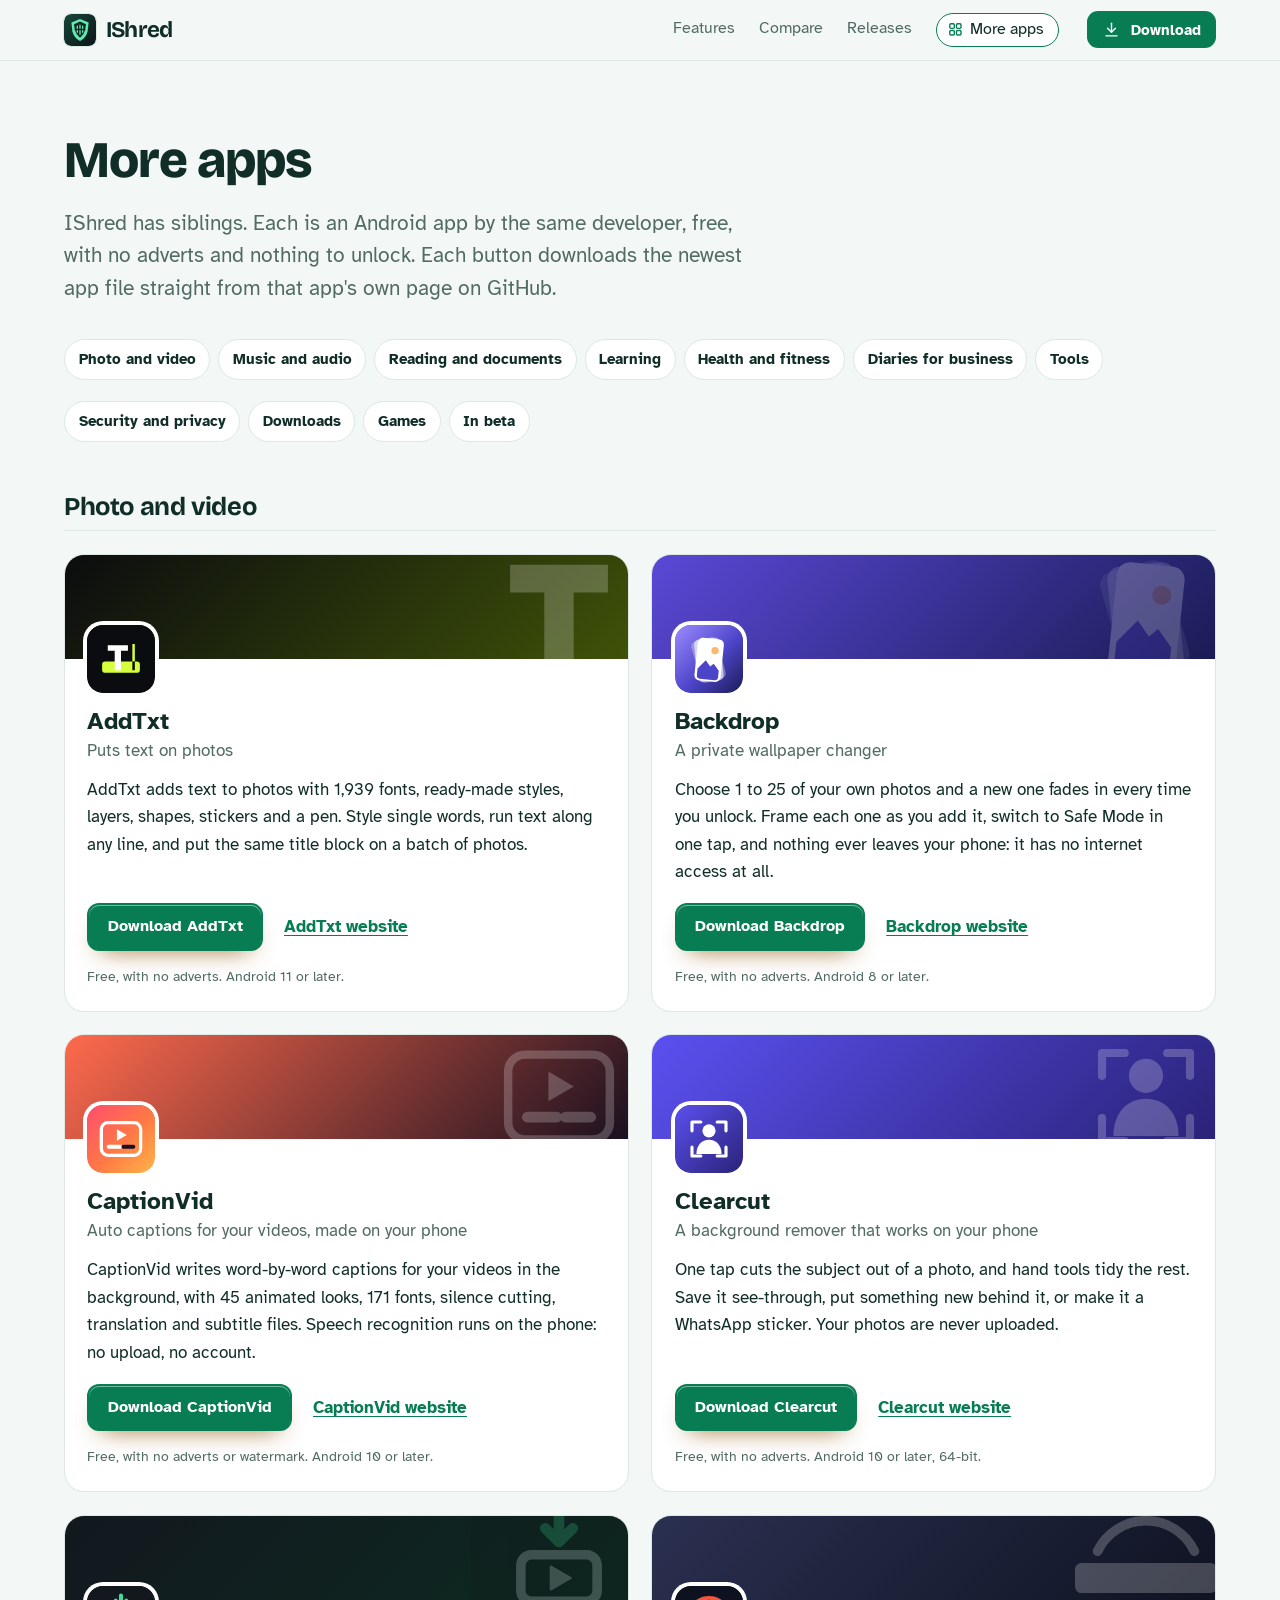
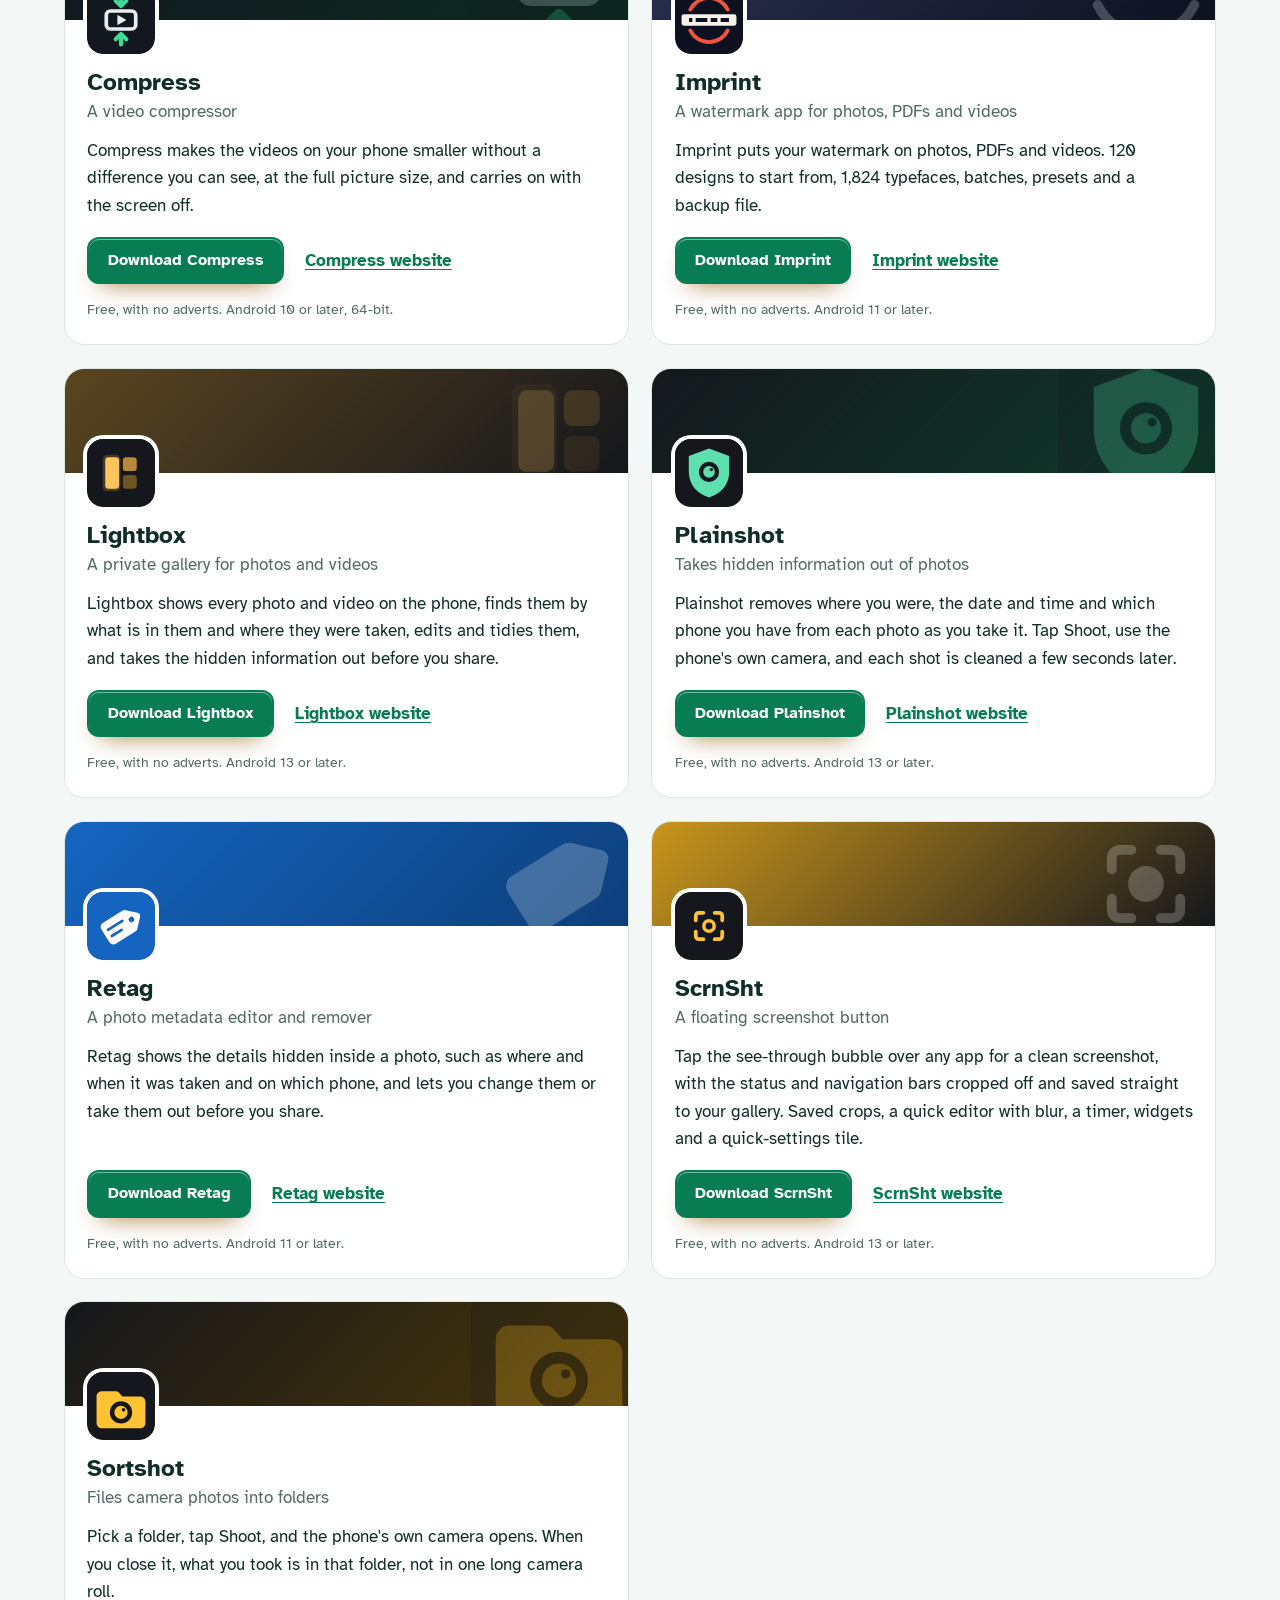
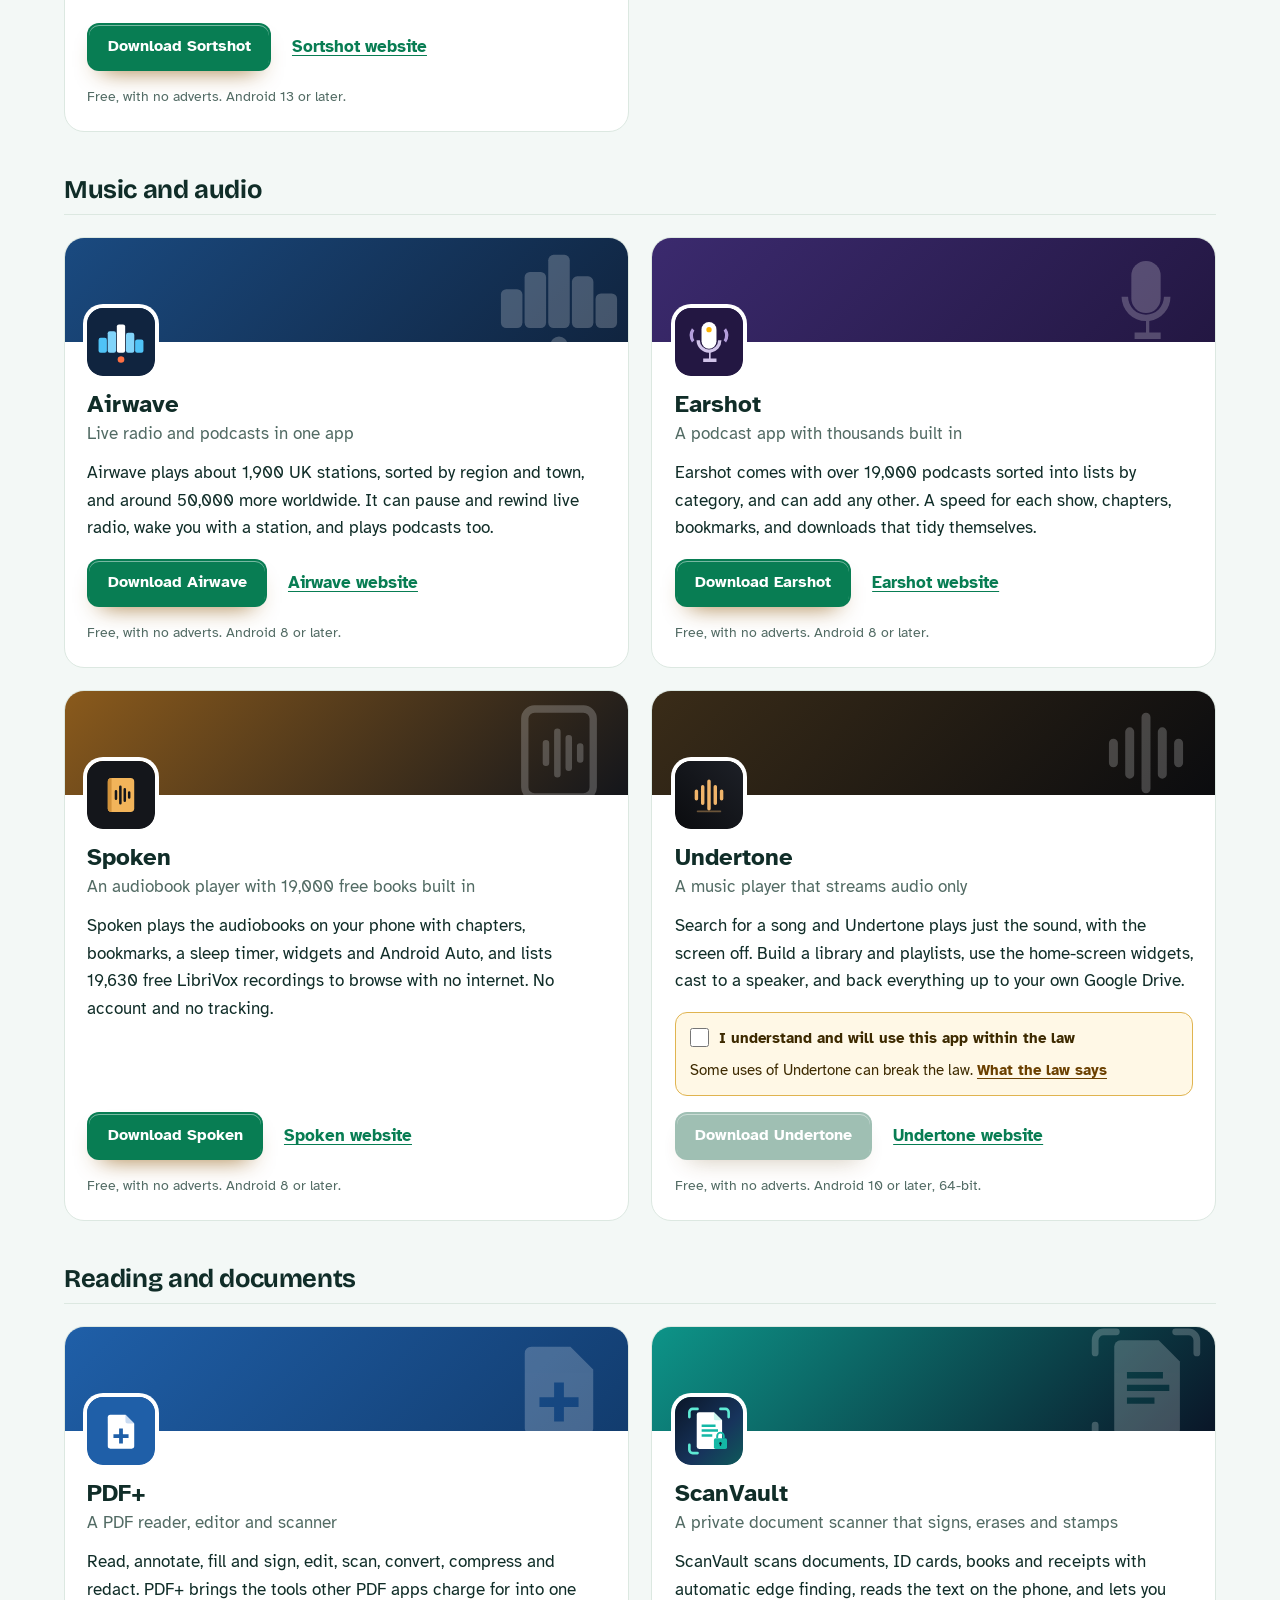
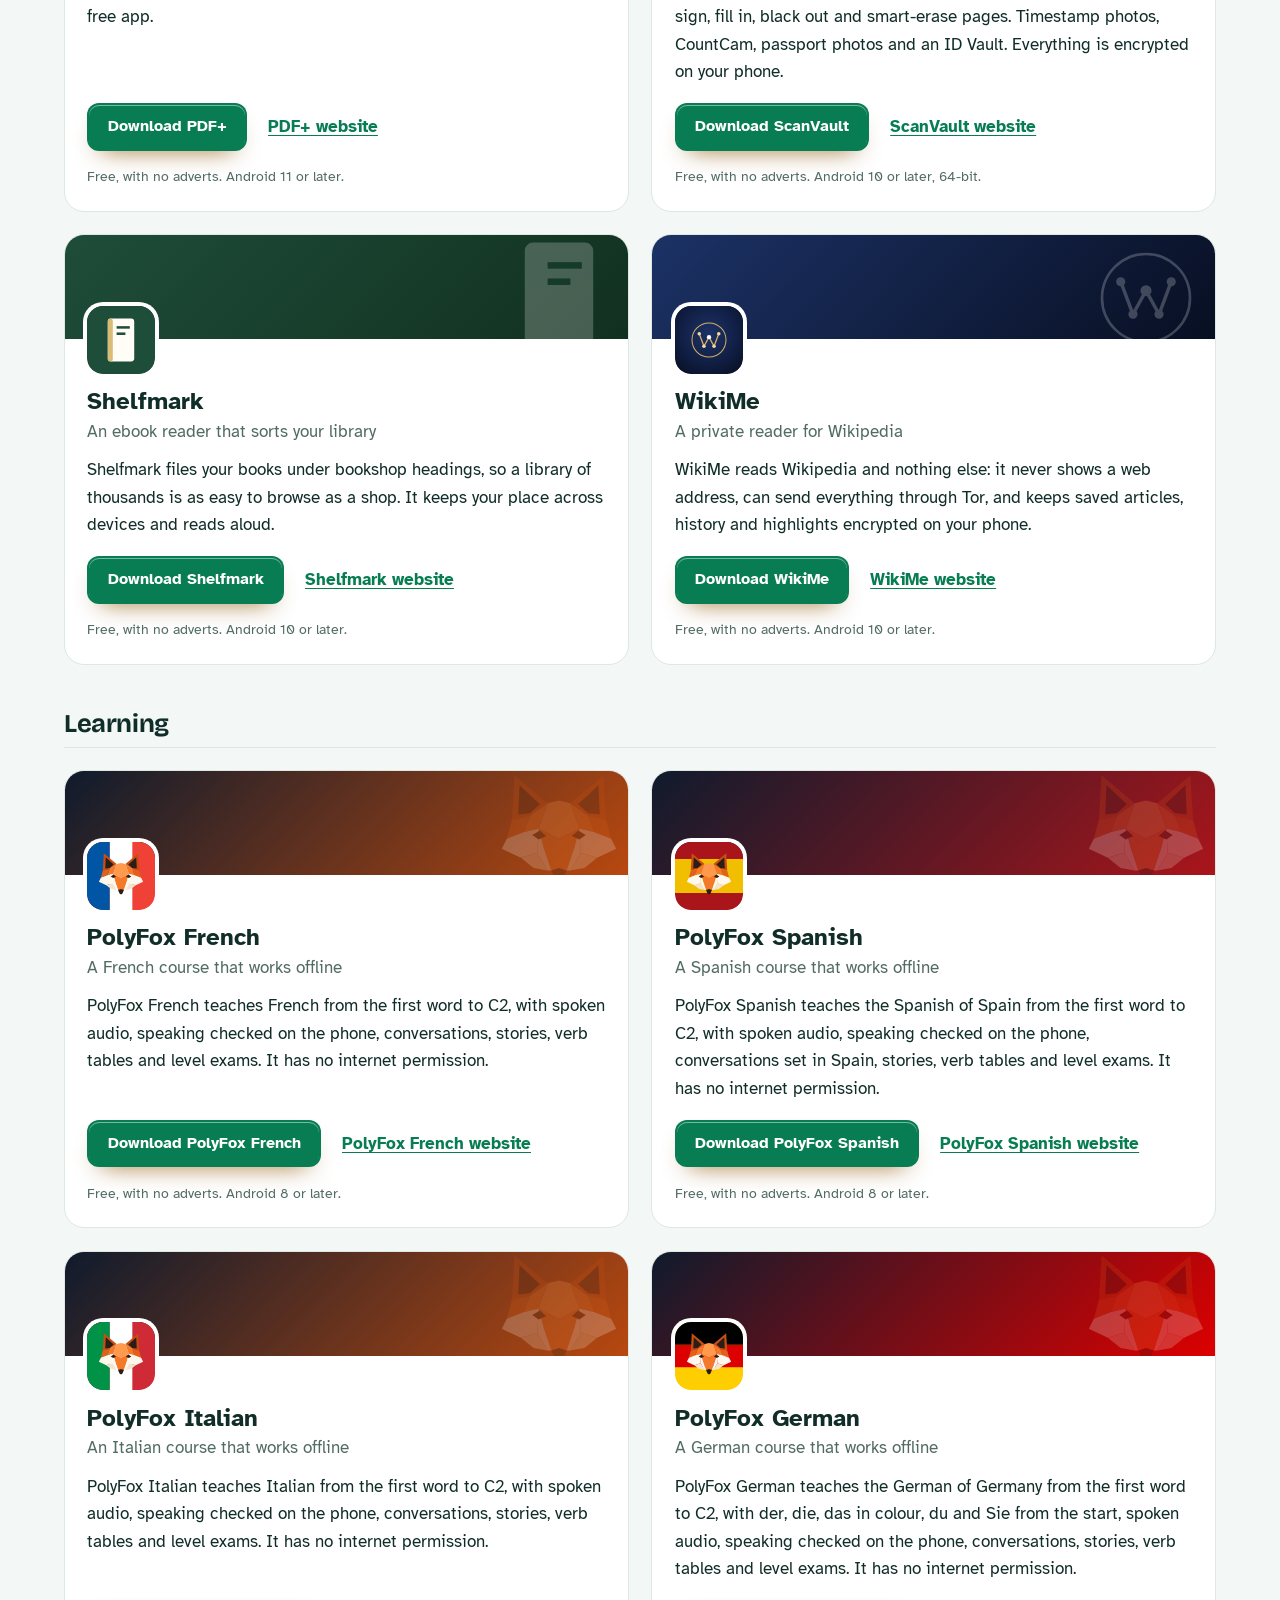
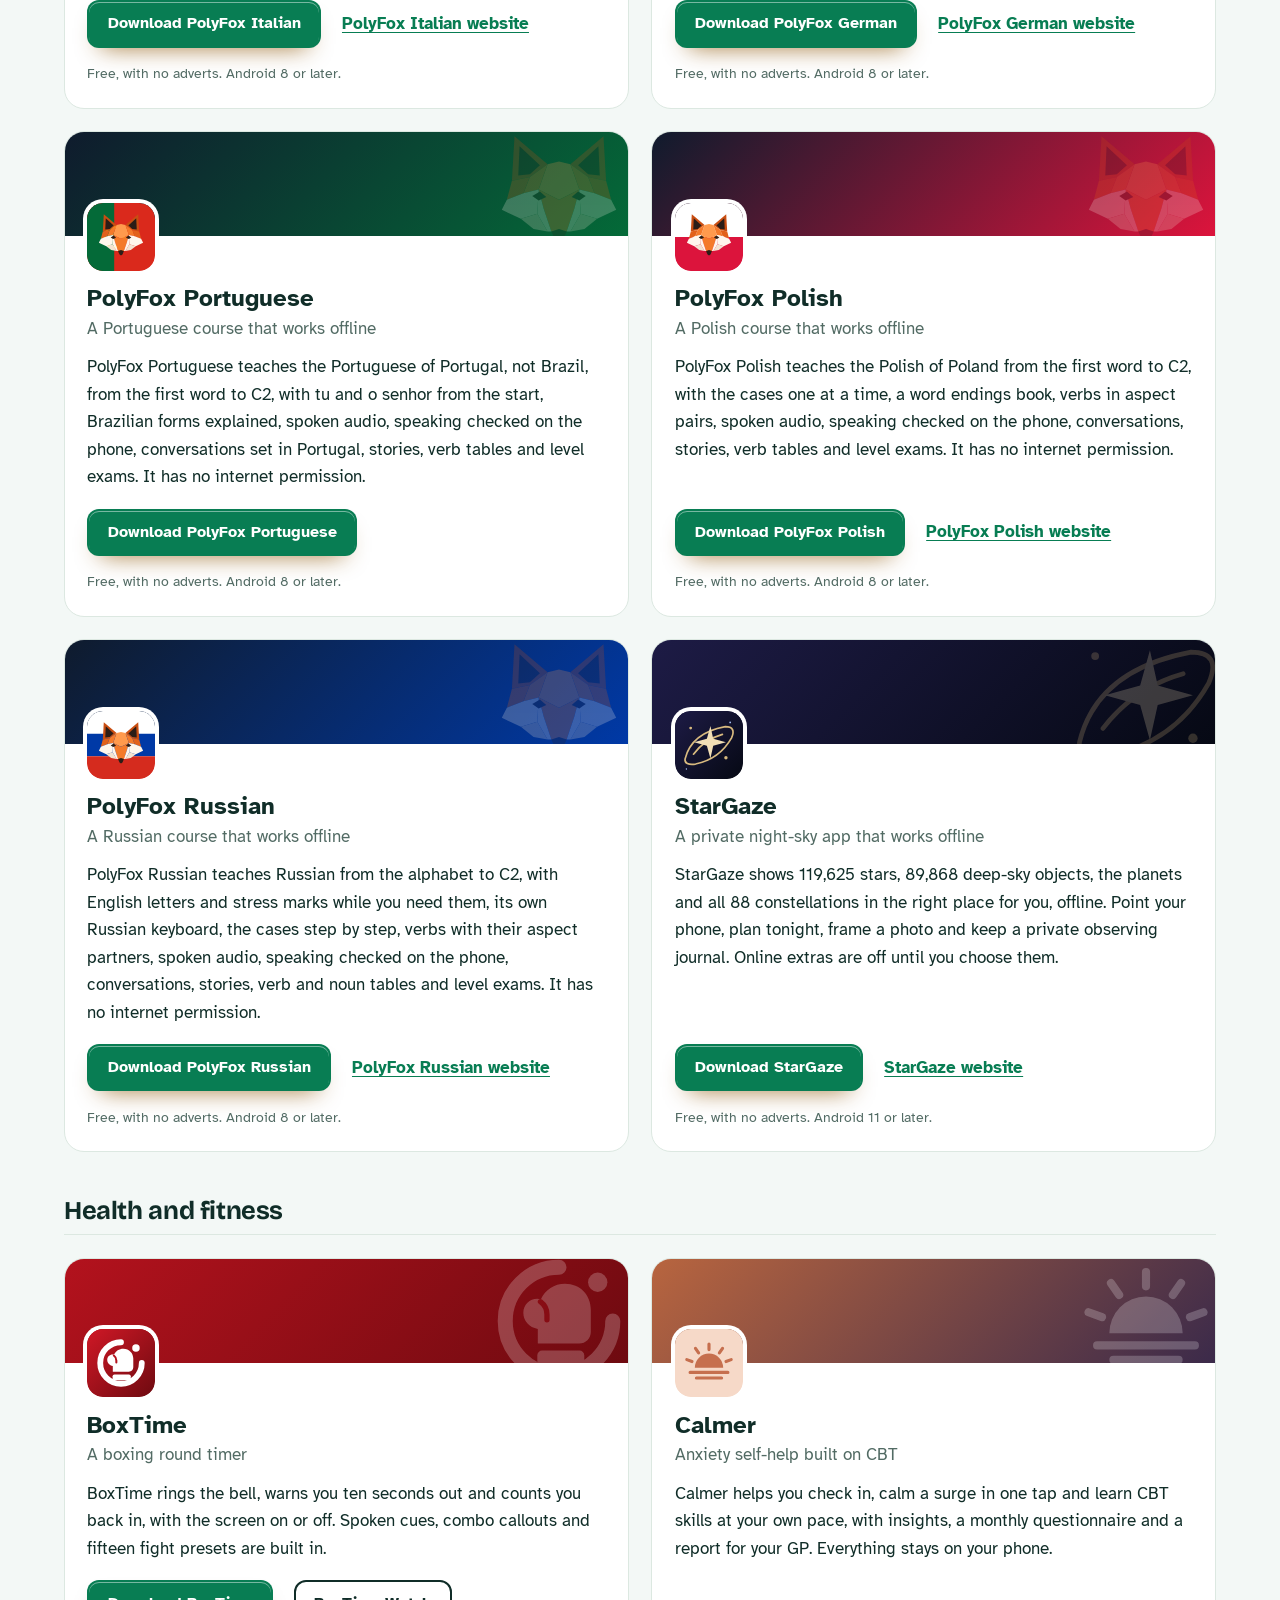
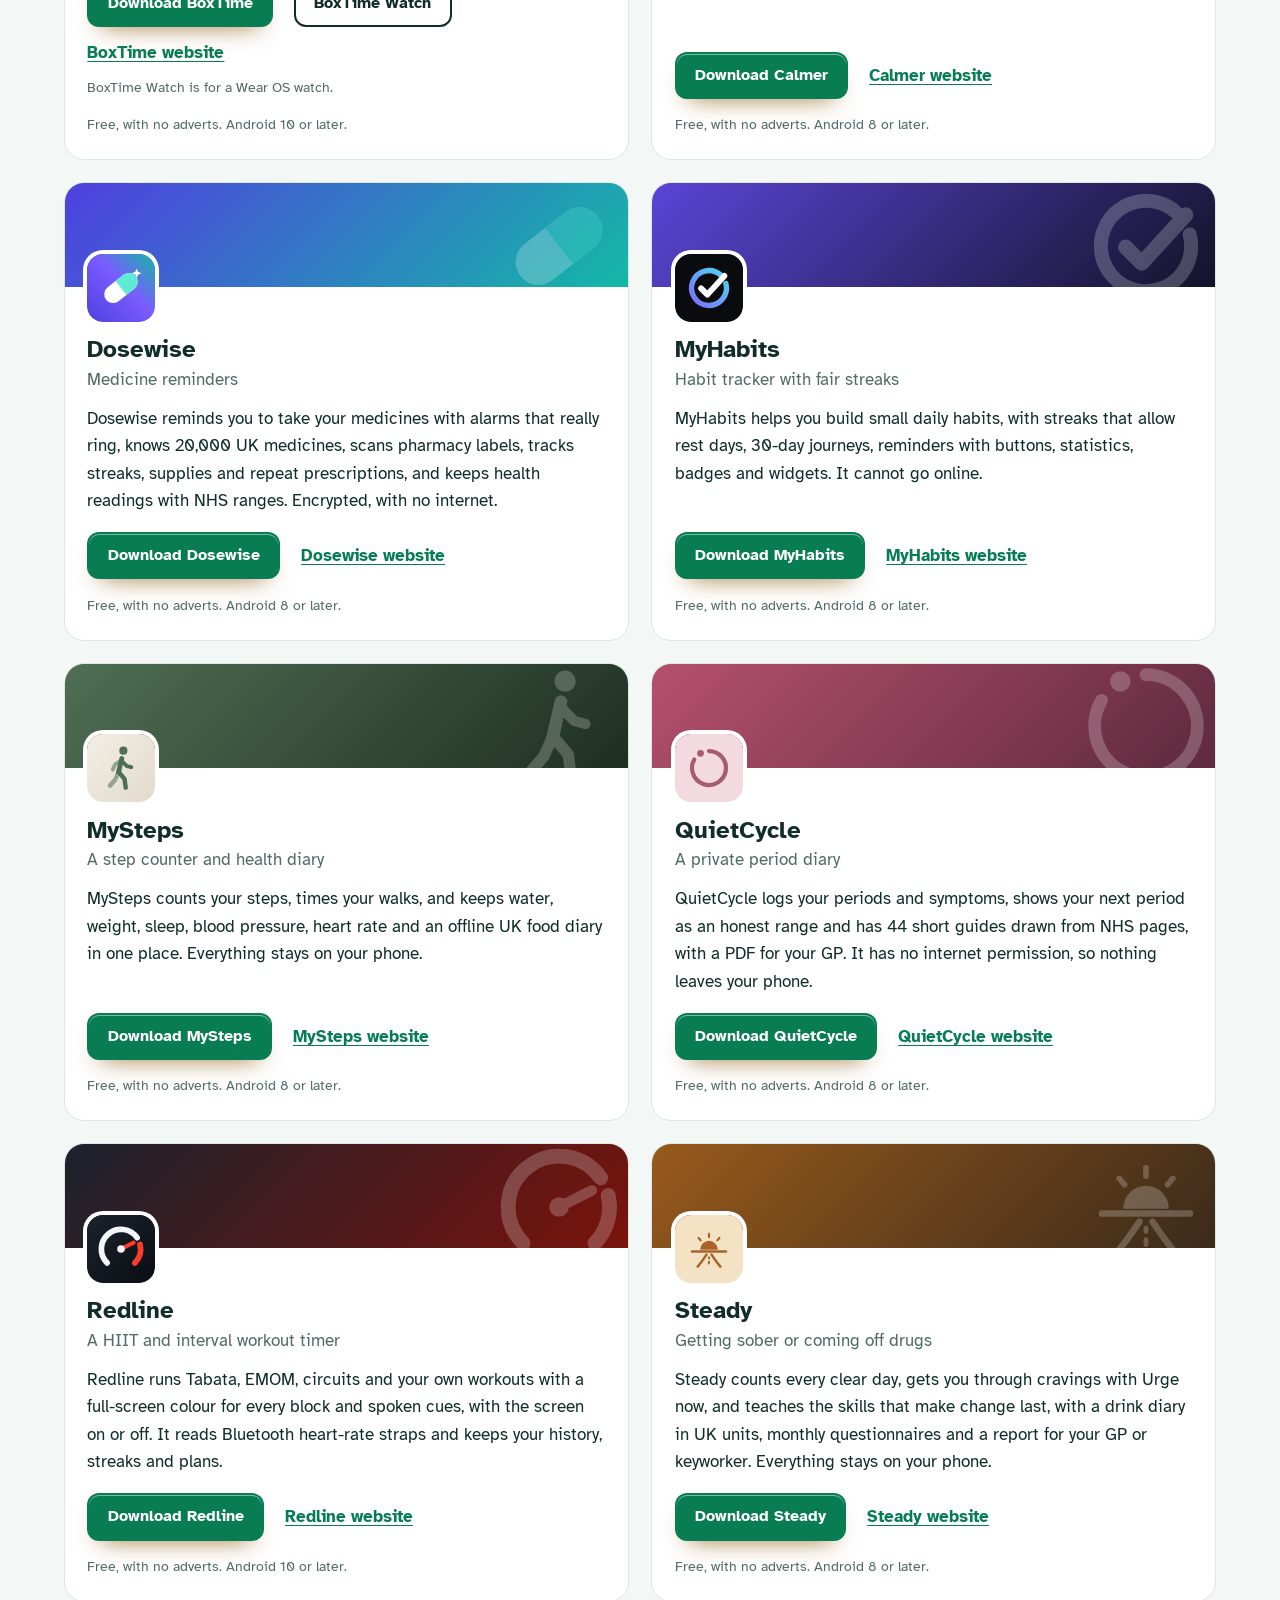
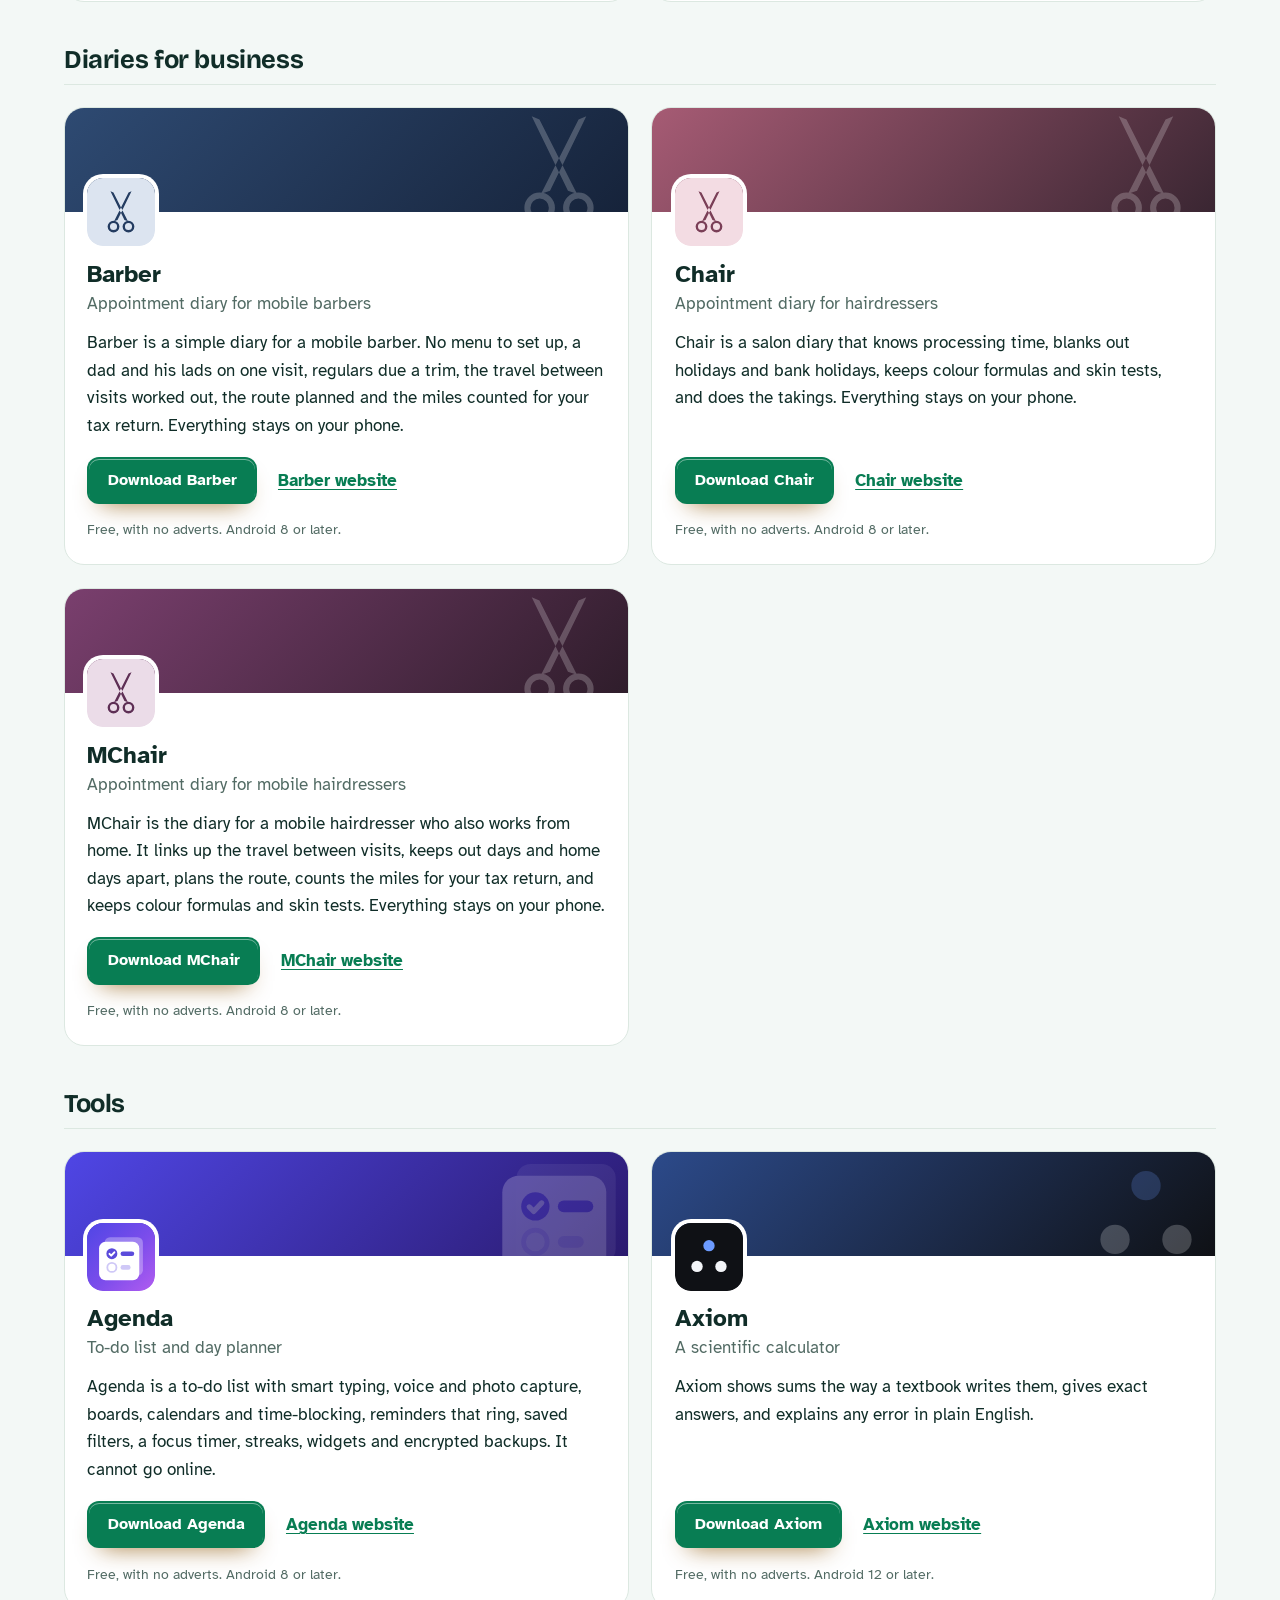
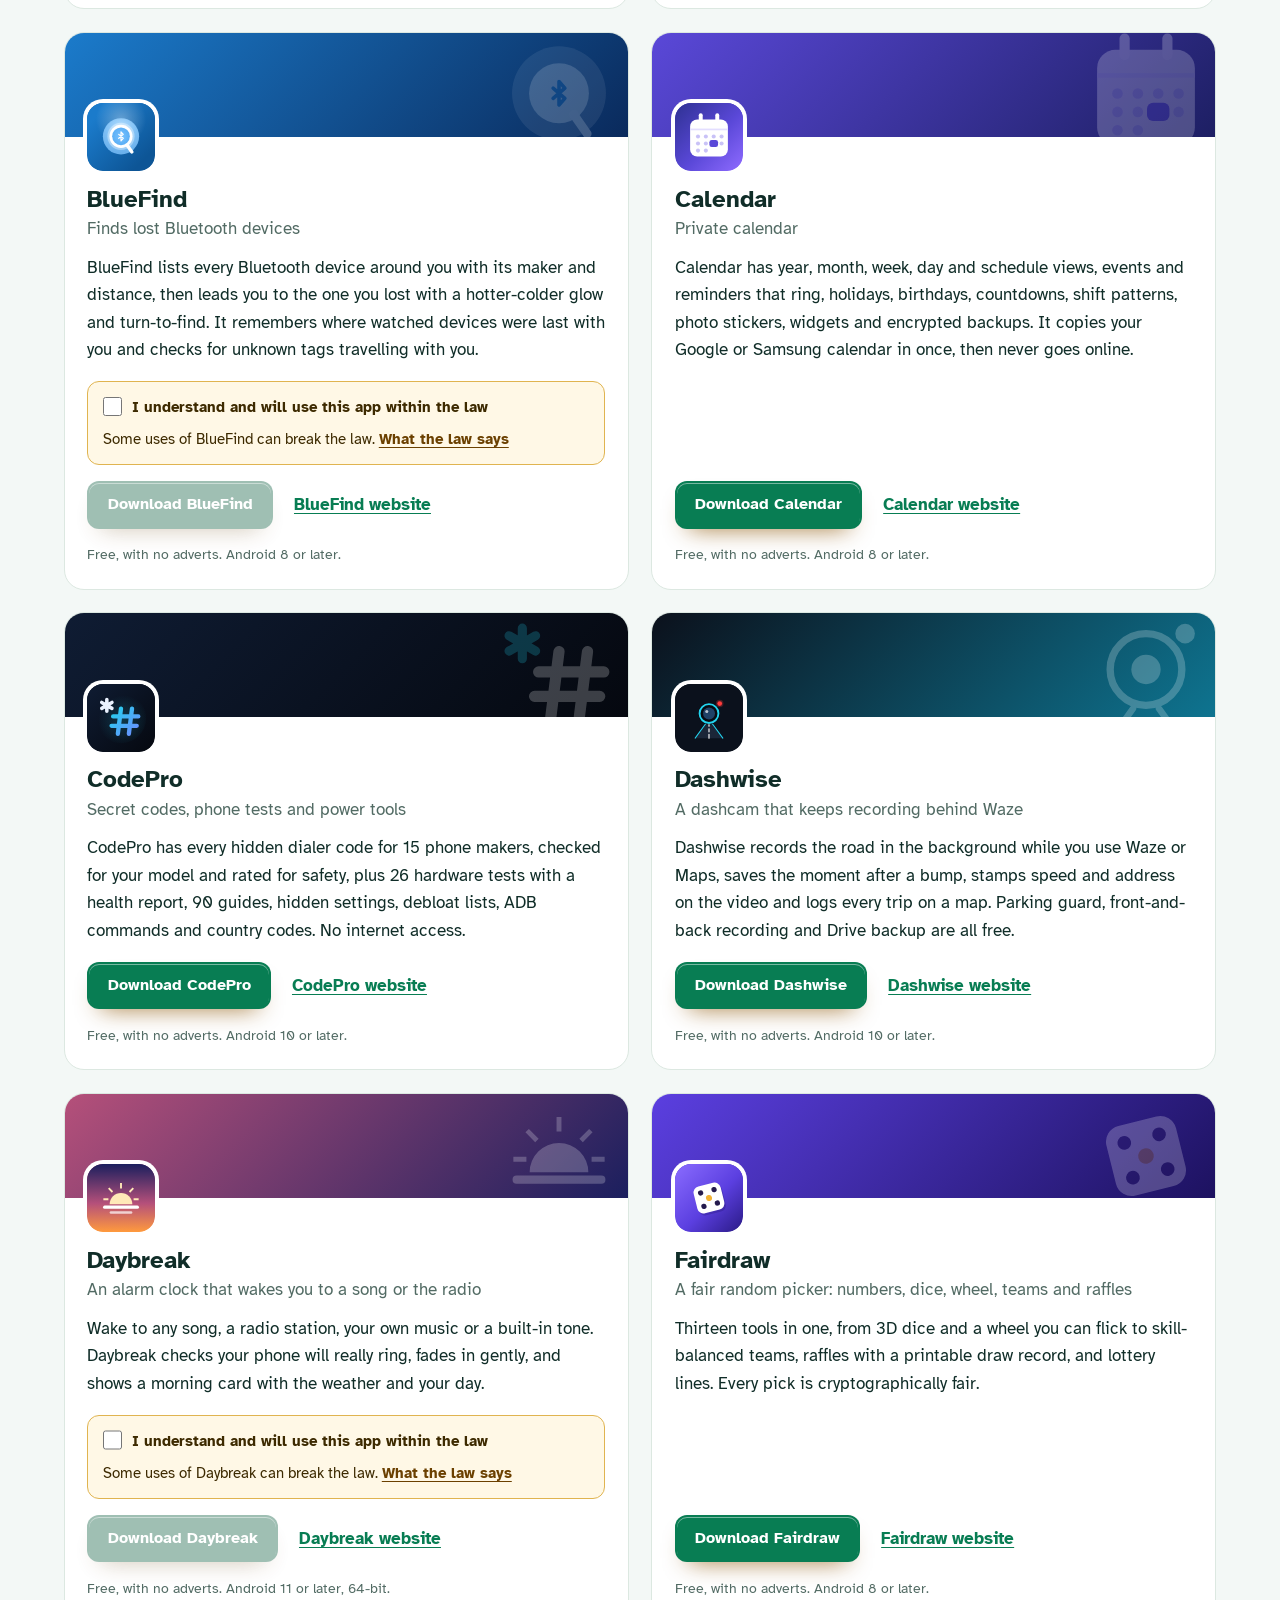
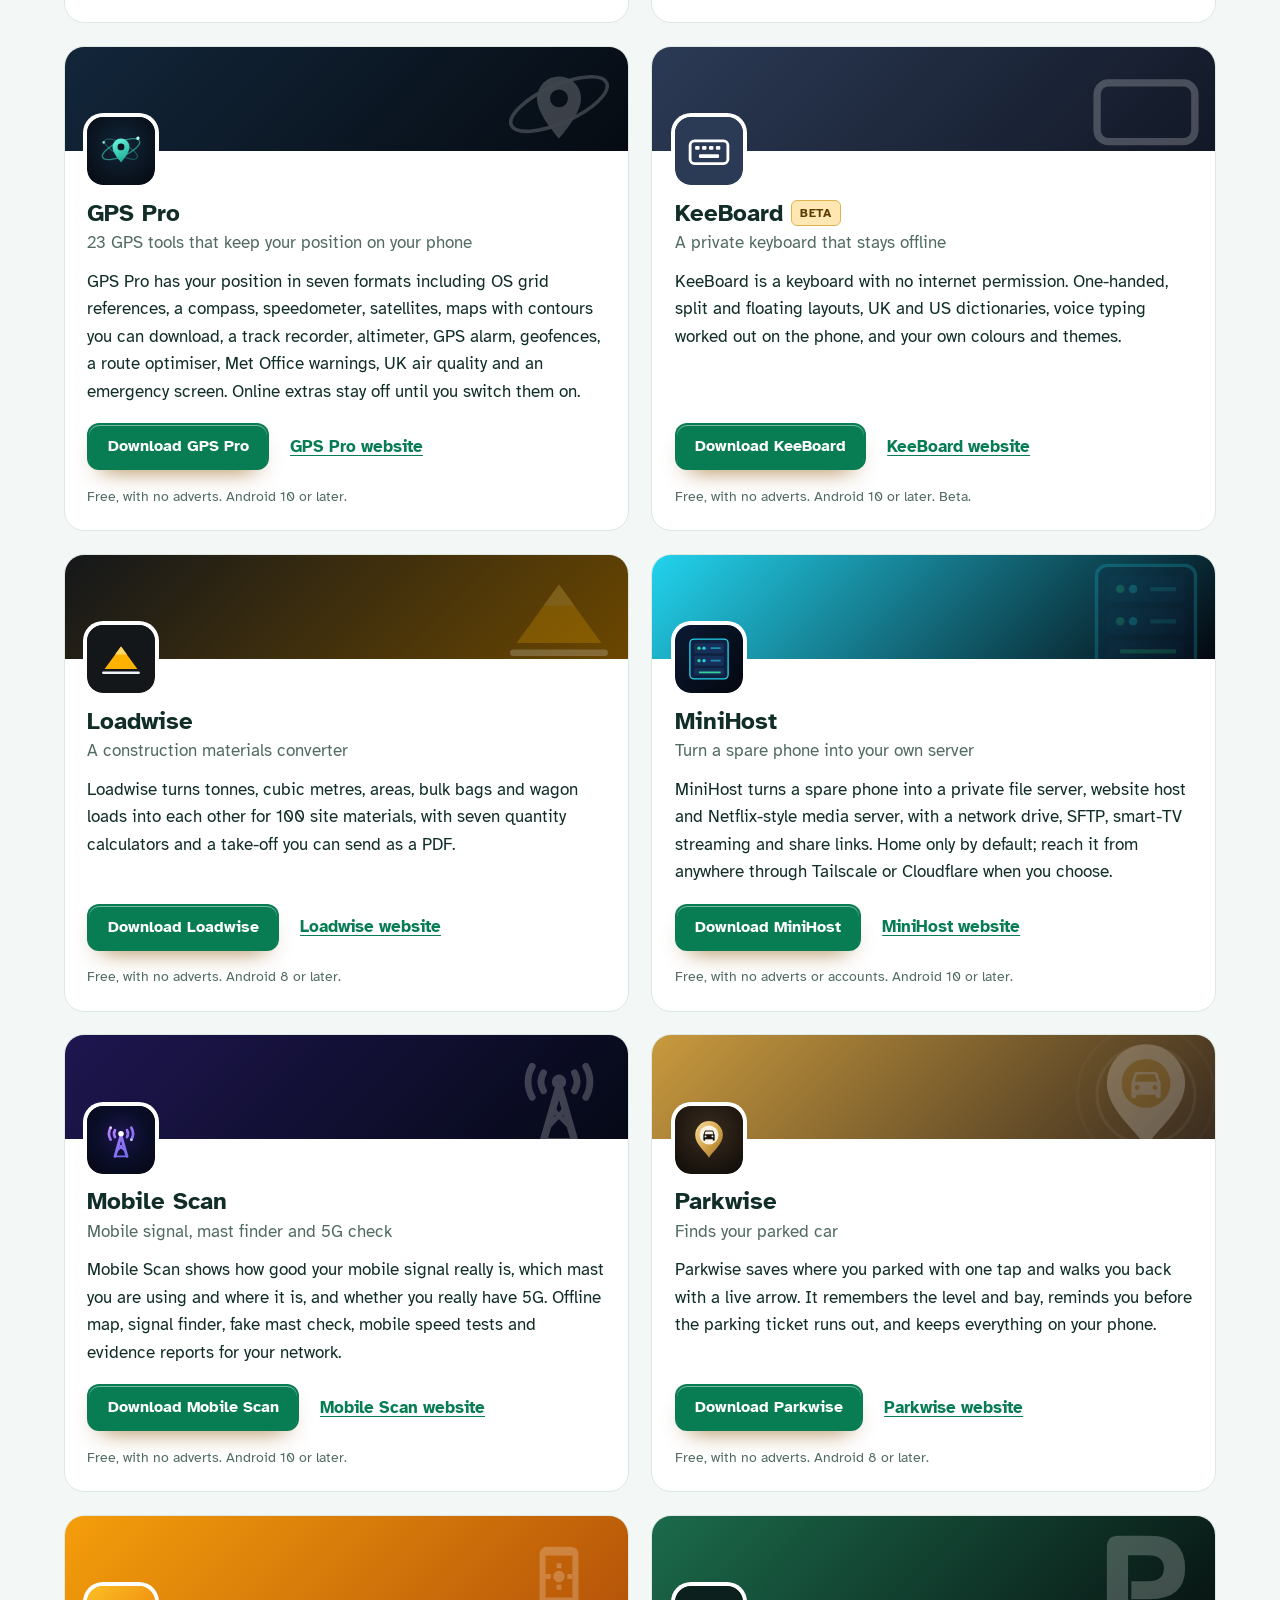
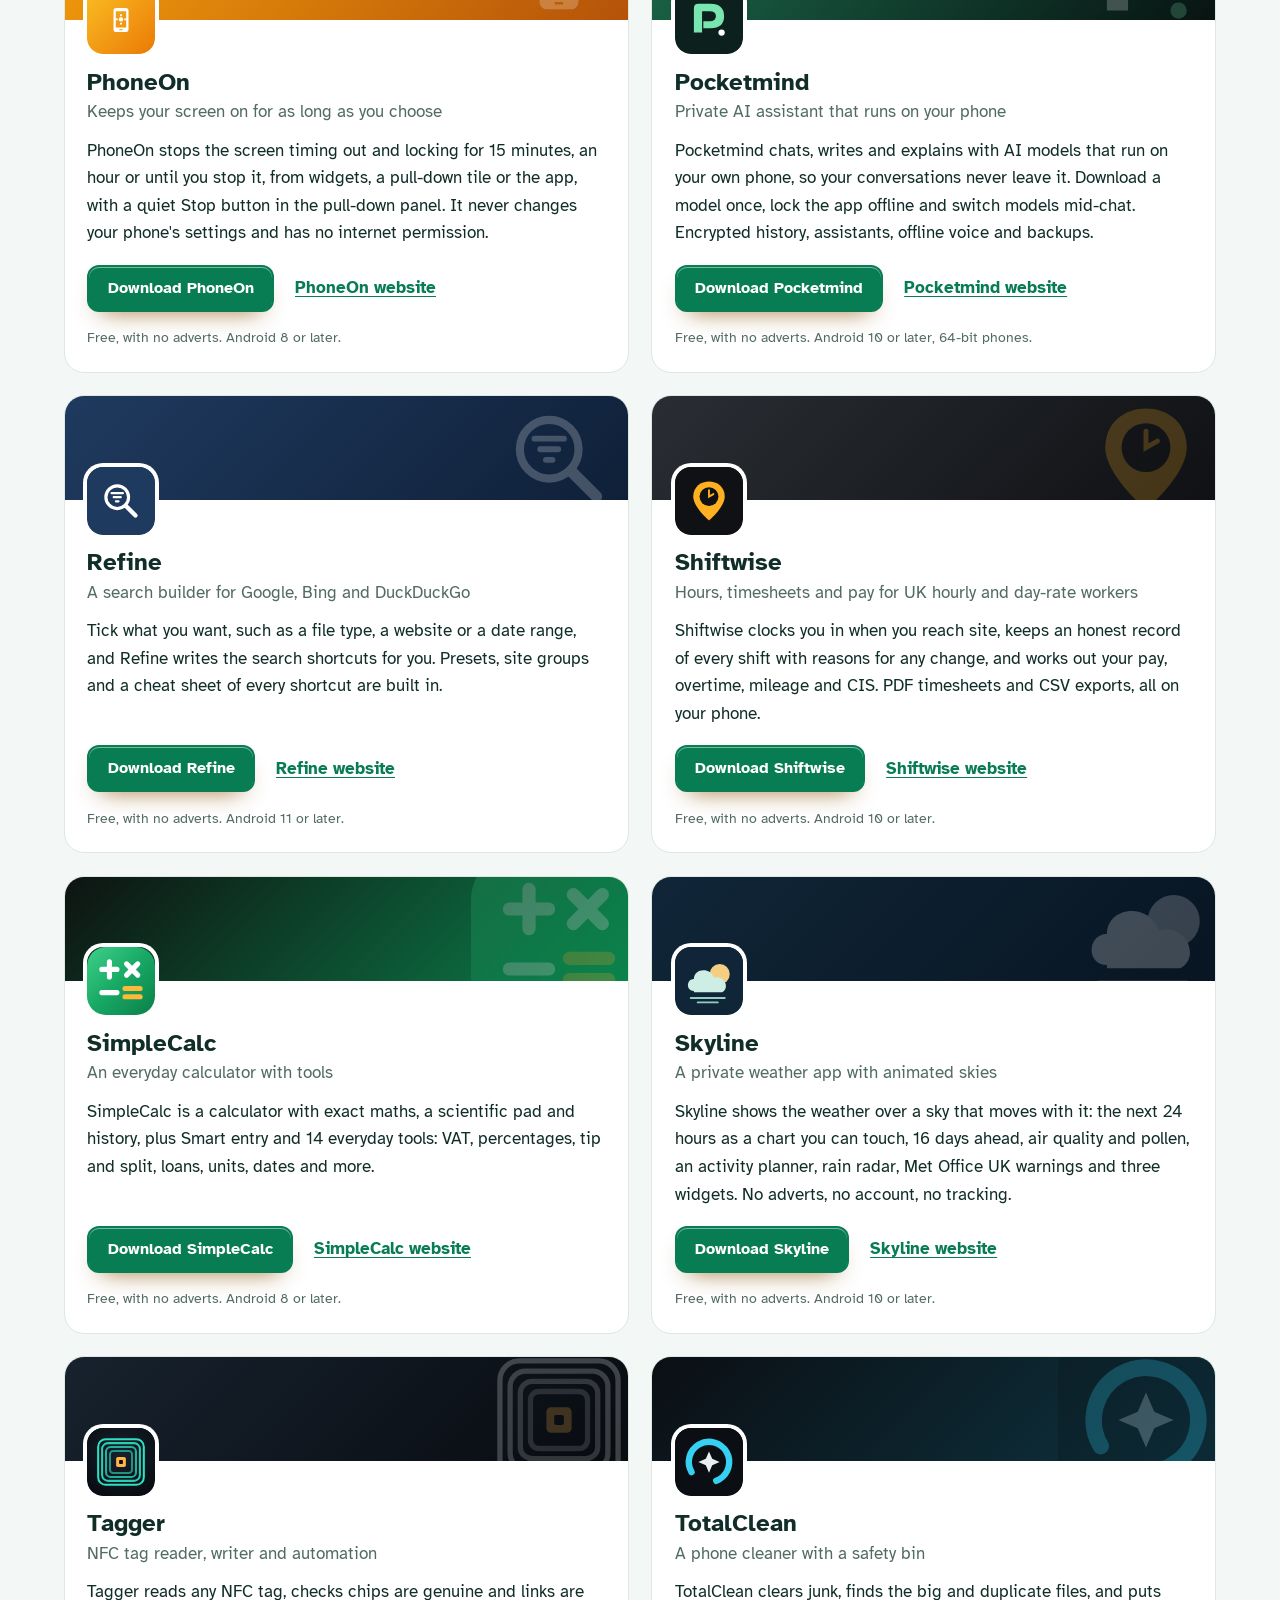
==== more-apps.html @ 7ee29271 "More apps: add MegaGen" ====
<!DOCTYPE html>
<html lang="en-GB">
<head>
<meta charset="utf-8">
<meta name="viewport" content="width=device-width, initial-scale=1">
<title>More free Android apps from the maker of IShred</title>
<meta name="description" content="All 92 free Android apps from the maker of IShred, in one list by category, each with its download and a link to its website.">
<meta name="author" content="Jonathan Jackson">
<link rel="canonical" href="https://customgpter.github.io/ishred/more-apps.html">
<meta name="theme-color" content="#f3f8f6" media="(prefers-color-scheme: light)">
<meta name="theme-color" content="#0b1417" media="(prefers-color-scheme: dark)">
<meta property="og:type" content="website">
<meta property="og:site_name" content="IShred">
<meta property="og:title" content="More free Android apps from the maker of IShred">
<meta property="og:description" content="All 92 free Android apps from the maker of IShred, in one list by category, each with its download and a link to its website.">
<meta property="og:url" content="https://customgpter.github.io/ishred/more-apps.html">
<meta property="og:image" content="https://customgpter.github.io/ishred/assets/og.png">
<meta property="og:image:width" content="1200">
<meta property="og:image:height" content="630">
<meta property="og:image:alt" content="IShred&#x27;s home screen: the shield logo, Leave less behind, a Choose files to erase button and device storage">
<meta property="og:locale" content="en_GB">
<meta name="twitter:card" content="summary_large_image">
<link rel="icon" href="./assets/favicon.svg" type="image/svg+xml">
<link rel="apple-touch-icon" href="./assets/apple-touch-icon.png">
<link rel="preload" href="./assets/fonts/bricolage-grotesque-latin.woff2" as="font" type="font/woff2" crossorigin>
<link rel="preload" href="./assets/fonts/atkinson-hyperlegible-latin-400-normal.woff2" as="font" type="font/woff2" crossorigin>
<link rel="stylesheet" href="./assets/site.css?v=1">
<link rel="stylesheet" href="./assets/house.css?v=1">
<script type="application/ld+json">{"@context":"https://schema.org","@type":"ItemList","name":"Apps from the maker of IShred","url":"https://customgpter.github.io/ishred/more-apps.html","itemListElement":[{"@type":"ListItem","position":1,"name":"AddTxt","url":"https://customgpter.github.io/addtxt/"},{"@type":"ListItem","position":2,"name":"Backdrop","url":"https://customgpter.github.io/backdrop/"},{"@type":"ListItem","position":3,"name":"CaptionVid","url":"https://customgpter.github.io/captionvid/"},{"@type":"ListItem","position":4,"name":"Clearcut","url":"https://customgpter.github.io/clearcut/"},{"@type":"ListItem","position":5,"name":"Compress","url":"https://customgpter.github.io/compress/"},{"@type":"ListItem","position":6,"name":"Imprint","url":"https://customgpter.github.io/imprint/"},{"@type":"ListItem","position":7,"name":"Lightbox","url":"https://customgpter.github.io/lightbox/"},{"@type":"ListItem","position":8,"name":"Plainshot","url":"https://customgpter.github.io/plainshot/"},{"@type":"ListItem","position":9,"name":"Retag","url":"https://customgpter.github.io/retag/"},{"@type":"ListItem","position":10,"name":"ScrnSht","url":"https://customgpter.github.io/scrnsht/"},{"@type":"ListItem","position":11,"name":"Sortshot","url":"https://customgpter.github.io/sortshot/"},{"@type":"ListItem","position":12,"name":"Airwave","url":"https://customgpter.github.io/airwave/"},{"@type":"ListItem","position":13,"name":"Earshot","url":"https://customgpter.github.io/earshot/"},{"@type":"ListItem","position":14,"name":"Spoken","url":"https://customgpter.github.io/spoken/"},{"@type":"ListItem","position":15,"name":"Undertone","url":"https://customgpter.github.io/undertone/"},{"@type":"ListItem","position":16,"name":"PDF+","url":"https://customgpter.github.io/pdfplus/"},{"@type":"ListItem","position":17,"name":"ScanVault","url":"https://customgpter.github.io/scanvault/"},{"@type":"ListItem","position":18,"name":"Shelfmark","url":"https://customgpter.github.io/shelfmark/"},{"@type":"ListItem","position":19,"name":"WikiMe","url":"https://customgpter.github.io/wikime/"},{"@type":"ListItem","position":20,"name":"PolyFox French","url":"https://customgpter.github.io/polyfox/"},{"@type":"ListItem","position":21,"name":"PolyFox German","url":"https://customgpter.github.io/polyfox-german/"},{"@type":"ListItem","position":22,"name":"PolyFox Polish","url":"https://customgpter.github.io/polyfox-polish/"},{"@type":"ListItem","position":23,"name":"PolyFox Russian","url":"https://customgpter.github.io/polyfox-russian/"},{"@type":"ListItem","position":24,"name":"StarGaze","url":"https://customgpter.github.io/stargaze/"},{"@type":"ListItem","position":25,"name":"BoxTime","url":"https://customgpter.github.io/boxtime/"},{"@type":"ListItem","position":26,"name":"Calmer","url":"https://customgpter.github.io/calmer/"},{"@type":"ListItem","position":27,"name":"Dosewise","url":"https://customgpter.github.io/dosewise/"},{"@type":"ListItem","position":28,"name":"MyHabits","url":"https://customgpter.github.io/myhabits/"},{"@type":"ListItem","position":29,"name":"MySteps","url":"https://customgpter.github.io/mysteps/"},{"@type":"ListItem","position":30,"name":"QuietCycle","url":"https://customgpter.github.io/quietcycle/"},{"@type":"ListItem","position":31,"name":"Redline","url":"https://customgpter.github.io/redline/"},{"@type":"ListItem","position":32,"name":"Steady","url":"https://customgpter.github.io/steady/"},{"@type":"ListItem","position":33,"name":"Barber","url":"https://customgpter.github.io/barber/"},{"@type":"ListItem","position":34,"name":"Chair","url":"https://customgpter.github.io/chair/"},{"@type":"ListItem","position":35,"name":"MChair","url":"https://customgpter.github.io/mchair/"},{"@type":"ListItem","position":36,"name":"Agenda","url":"https://customgpter.github.io/agenda/"},{"@type":"ListItem","position":37,"name":"Axiom","url":"https://customgpter.github.io/axiom/"},{"@type":"ListItem","position":38,"name":"BlueFind","url":"https://customgpter.github.io/bluefind/"},{"@type":"ListItem","position":39,"name":"Calendar","url":"https://customgpter.github.io/calendar/"},{"@type":"ListItem","position":40,"name":"CodePro","url":"https://customgpter.github.io/codepro/"},{"@type":"ListItem","position":41,"name":"Dashwise","url":"https://customgpter.github.io/dashwise/"},{"@type":"ListItem","position":42,"name":"Daybreak","url":"https://customgpter.github.io/daybreak/"},{"@type":"ListItem","position":43,"name":"Fairdraw","url":"https://customgpter.github.io/fairdraw/"},{"@type":"ListItem","position":44,"name":"GPS Pro","url":"https://customgpter.github.io/gpspro/"},{"@type":"ListItem","position":45,"name":"KeeBoard","url":"https://customgpter.github.io/keeboard/"},{"@type":"ListItem","position":46,"name":"Loadwise","url":"https://customgpter.github.io/loadwise/"},{"@type":"ListItem","position":47,"name":"MiniHost","url":"https://customgpter.github.io/minihost/"},{"@type":"ListItem","position":48,"name":"Mobile Scan","url":"https://customgpter.github.io/mobilescan/"},{"@type":"ListItem","position":49,"name":"Parkwise","url":"https://customgpter.github.io/parkwise/"},{"@type":"ListItem","position":50,"name":"Pocketmind","url":"https://customgpter.github.io/pocketmind/"},{"@type":"ListItem","position":51,"name":"Refine","url":"https://customgpter.github.io/refine/"},{"@type":"ListItem","position":52,"name":"Shiftwise","url":"https://customgpter.github.io/shiftwise/"},{"@type":"ListItem","position":53,"name":"SimpleCalc","url":"https://customgpter.github.io/simplecalc/"},{"@type":"ListItem","position":54,"name":"Skyline","url":"https://customgpter.github.io/skyline/"},{"@type":"ListItem","position":55,"name":"Tagger","url":"https://customgpter.github.io/tagger/"},{"@type":"ListItem","position":56,"name":"TotalClean","url":"https://customgpter.github.io/totalclean/"},{"@type":"ListItem","position":57,"name":"TVLink","url":"https://customgpter.github.io/tvlink/"},{"@type":"ListItem","position":58,"name":"Unbox","url":"https://customgpter.github.io/unbox/"},{"@type":"ListItem","position":59,"name":"WhatsKeep","url":"https://customgpter.github.io/whatskeep/"},{"@type":"ListItem","position":60,"name":"WiFi Scan","url":"https://customgpter.github.io/wifiscan/"},{"@type":"ListItem","position":61,"name":"Auditly","url":"https://customgpter.github.io/auditly/"},{"@type":"ListItem","position":62,"name":"Backchannel","url":"https://customgpter.github.io/backchannel/"},{"@type":"ListItem","position":63,"name":"ENotes","url":"https://customgpter.github.io/enotes/"},{"@type":"ListItem","position":64,"name":"FindMe","url":"https://customgpter.github.io/findme/"},{"@type":"ListItem","position":65,"name":"iLock","url":"https://customgpter.github.io/ilock/"},{"@type":"ListItem","position":66,"name":"ImSafe","url":"https://customgpter.github.io/imsafe/"},{"@type":"ListItem","position":67,"name":"IShred","url":"https://customgpter.github.io/ishred/"},{"@type":"ListItem","position":68,"name":"LockBox","url":"https://customgpter.github.io/lockbox/"},{"@type":"ListItem","position":69,"name":"PassVault","url":"https://customgpter.github.io/passvault/"},{"@type":"ListItem","position":70,"name":"SpyFind","url":"https://customgpter.github.io/spyfind/"},{"@type":"ListItem","position":71,"name":"TextWipe","url":"https://customgpter.github.io/textwipe/"},{"@type":"ListItem","position":72,"name":"Tracewire","url":"https://customgpter.github.io/tracewire/"},{"@type":"ListItem","position":73,"name":"Vigil","url":"https://customgpter.github.io/vigil/"},{"@type":"ListItem","position":74,"name":"Grab","url":"https://customgpter.github.io/grab/"},{"@type":"ListItem","position":75,"name":"Swarm","url":"https://customgpter.github.io/swarm/"},{"@type":"ListItem","position":76,"name":"Plane Games","url":"https://customgpter.github.io/plane-games/"},{"@type":"ListItem","position":77,"name":"Ninefold","url":"https://customgpter.github.io/ninefold/"},{"@type":"ListItem","position":78,"name":"Cubewise","url":"https://customgpter.github.io/cubewise/"},{"@type":"ListItem","position":79,"name":"Tilewise","url":"https://customgpter.github.io/tilewise/"},{"@type":"ListItem","position":80,"name":"Letterwise","url":"https://customgpter.github.io/letterwise/"},{"@type":"ListItem","position":81,"name":"Kingside","url":"https://customgpter.github.io/kingside/"},{"@type":"ListItem","position":82,"name":"Deckhand","url":"https://customgpter.github.io/deckhand/"},{"@type":"ListItem","position":83,"name":"SNESForge","url":"https://customgpter.github.io/snesforge/"},{"@type":"ListItem","position":84,"name":"Fame Boy","url":"https://customgpter.github.io/fameboy/"},{"@type":"ListItem","position":85,"name":"PSPPro","url":"https://customgpter.github.io/psppro/"},{"@type":"ListItem","position":86,"name":"MegaGen","url":"https://customgpter.github.io/megagen/"},{"@type":"ListItem","position":87,"name":"QVR","url":"https://customgpter.github.io/qvr/"},{"@type":"ListItem","position":88,"name":"QVR Watch","url":"https://customgpter.github.io/qvr-watch/"},{"@type":"ListItem","position":89,"name":"QVRLite","url":"https://customgpter.github.io/qvrlite/"},{"@type":"ListItem","position":90,"name":"Onionz","url":"https://customgpter.github.io/onionz/"},{"@type":"ListItem","position":91,"name":"OnionzWeb","url":"https://customgpter.github.io/onionzweb/"}]}</script>
<link rel="stylesheet" href="./assets/apps-list.css?v=1">
<script src="./assets/apps-list.js?v=1" defer></script>
</head>
<body>
<a class="skip" href="#main">Skip to content</a>
<header class="masthead">
<div class="wrap">
<a class="brand" href="./" aria-label="IShred home"><svg viewBox="0 0 108 108" aria-hidden="true"><defs><linearGradient id="isbg" x1="0" y1="0" x2="1" y2="1"><stop offset="0" stop-color="#17463b"/><stop offset="1" stop-color="#0b1417"/></linearGradient></defs><rect width="108" height="108" rx="24" fill="url(#isbg)"/><g transform="translate(54 54) scale(1.12) translate(-54 -53.5)"><path d="M54,20 L80,31 L77,57 Q73,76 54,87 Q35,76 31,57 L28,31Z" fill="#62E9AE"/><path d="M54,28 L72,36 L69,55 Q66,68 54,77 Q42,68 39,55 L36,36Z" fill="#0f2a25"/><path d="M46,42 L46,60 M54,39 L54,66 M62,42 L62,60" fill="none" stroke="#62E9AE" stroke-width="4" stroke-linecap="round"/><path d="M38,52 L70,52" fill="none" stroke="#0f2a25" stroke-width="4"/></g></svg><span>IShred</span></a>
<nav aria-label="Main"><ul><li><a href="./#features">Features</a></li><li><a href="./compare.html">Compare</a></li><li><a href="./releases.html">Releases</a></li><li><a class="more-apps" href="./more-apps.html" aria-current="page"><svg class="ico" viewBox="0 0 24 24" aria-hidden="true"><rect x="4" y="4" width="6.5" height="6.5" rx="1.6"/><rect x="13.5" y="4" width="6.5" height="6.5" rx="1.6"/><rect x="4" y="13.5" width="6.5" height="6.5" rx="1.6"/><rect x="13.5" y="13.5" width="6.5" height="6.5" rx="1.6"/></svg>More apps</a></li></ul></nav>
<a class="button small" href="https://github.com/CustomGPTer/ishred/releases/latest/download/IShred.apk"><svg class="ico" viewBox="0 0 24 24" aria-hidden="true"><path d="M12 4v11"/><path d="M7 10.5l5 5 5-5"/><path d="M5 20h14"/></svg>Download</a>
</div>
</header>
<main id="main" class="doc">
<div class="wrap">
<div class="measure">
<h1>More apps</h1>
<p class="lede">IShred has siblings. Each is an Android app by the same developer, free, with no adverts and nothing to unlock. Each button downloads the newest app file straight from that app's own page on GitHub.</p>
</div>
<!-- apps:start -->
<nav class="mapps-jump" aria-label="App groups"><ul><li><a href="#apps-photo">Photo and video</a></li><li><a href="#apps-audio">Music and audio</a></li><li><a href="#apps-reading">Reading and documents</a></li><li><a href="#apps-learning">Learning</a></li><li><a href="#apps-health">Health and fitness</a></li><li><a href="#apps-diaries">Diaries for business</a></li><li><a href="#apps-tools">Tools</a></li><li><a href="#apps-security">Security and privacy</a></li><li><a href="#apps-downloads">Downloads</a></li><li><a href="#apps-games">Games</a></li><li><a href="#apps-testing">In beta</a></li></ul></nav>
<div class="mapps-group" role="group" aria-labelledby="apps-photo"><h2 class="mapps-cat" id="apps-photo">Photo and video</h2>
<ul class="mapps"><li class="mapp" style="--b:#0b0c0f;--b2:#3f5208"><div class="mapp-cover" aria-hidden="true"><svg viewBox="0 0 108 108"><path fill="#fff" d="M24 22h60v17H63v49H45V39H24z"/></svg></div><div class="mapp-body"><svg class="mapp-icon" viewBox="0 0 108 108" aria-hidden="true"><rect width="108" height="108" rx="24" fill="#0b0c0f"/><path fill="#d4ff3a" d="M29 58h50a5 5 0 0 1 5 5v8a5 5 0 0 1-5 5H29a5 5 0 0 1-5-5v-8a5 5 0 0 1 5-5z"/><path fill="#fff" d="M33 32h32v9H54v31H44V41H33z"/><path fill="#d4ff3a" d="M72 30h4v28h-4z"/><path fill="#0b0c0f" d="M72 58h4v14h-4z"/></svg><h3>AddTxt</h3><p class="mapp-kind">Puts text on photos</p><p class="mapp-say">AddTxt adds text to photos with 1,939 fonts, ready-made styles, layers, shapes, stickers and a pen. Style single words, run text along any line, and put the same title block on a batch of photos.</p><p class="mapp-go"><a class="button" href="https://github.com/CustomGPTer/addtxt/releases/latest/download/AddTxt.apk">Download AddTxt</a><a class="mapp-site" href="https://customgpter.github.io/addtxt/">AddTxt website</a></p><p class="mapp-needs">Free, with no adverts. Android 11 or later.</p></div></li>
<li class="mapp" style="--b:#5a48d6;--b2:#1a1c55"><div class="mapp-cover" aria-hidden="true"><svg viewBox="0 0 108 108"><g transform="translate(54 58) scale(1.3) translate(-54 -58)"><rect x="38" y="30" width="32" height="52" rx="6" fill="#fff" fill-opacity=".3" transform="rotate(-16 54 58)"/><rect x="38" y="30" width="32" height="52" rx="6" fill="#fff" fill-opacity=".6" transform="rotate(-6 54 58)"/><g transform="rotate(6 54 58)"><rect x="38" y="30" width="32" height="52" rx="6" fill="#fff"/><path d="M41 68l9-11 6 7 4-4 7 8v8a4 4 0 0 1-4 4H45a4 4 0 0 1-4-4z" fill="#4d45c9"/><circle cx="60" cy="44" r="4.5" fill="#FFB86B"/></g></g></svg></div><div class="mapp-body"><svg class="mapp-icon" viewBox="0 0 108 108" aria-hidden="true"><defs><linearGradient id="i-backdrop-mapp-cc" x1="0" y1="0" x2="1" y2="1"><stop offset="0" stop-color="#9c8bff"/><stop offset=".55" stop-color="#4d45c9"/><stop offset="1" stop-color="#1a1c55"/></linearGradient></defs><rect width="108" height="108" rx="24" fill="url(#i-backdrop-mapp-cc)"/><g transform="translate(54 58) scale(1.3) translate(-54 -58)"><rect x="38" y="30" width="32" height="52" rx="6" fill="#fff" fill-opacity=".3" transform="rotate(-16 54 58)"/><rect x="38" y="30" width="32" height="52" rx="6" fill="#fff" fill-opacity=".6" transform="rotate(-6 54 58)"/><g transform="rotate(6 54 58)"><rect x="38" y="30" width="32" height="52" rx="6" fill="#fff"/><path d="M41 68l9-11 6 7 4-4 7 8v8a4 4 0 0 1-4 4H45a4 4 0 0 1-4-4z" fill="#4d45c9"/><circle cx="60" cy="44" r="4.5" fill="#FFB86B"/></g></g></svg><h3>Backdrop</h3><p class="mapp-kind">A private wallpaper changer</p><p class="mapp-say">Choose 1 to 25 of your own photos and a new one fades in every time you unlock. Frame each one as you add it, switch to Safe Mode in one tap, and nothing ever leaves your phone: it has no internet access at all.</p><p class="mapp-go"><a class="button" href="https://github.com/CustomGPTer/backdrop/releases/latest/download/Backdrop.apk">Download Backdrop</a><a class="mapp-site" href="https://customgpter.github.io/backdrop/">Backdrop website</a></p><p class="mapp-needs">Free, with no adverts. Android 8 or later.</p></div></li>
<li class="mapp" style="--b:#ff6a4d;--b2:#1a1020"><div class="mapp-cover" aria-hidden="true"><svg viewBox="0 0 108 108"><g transform="translate(54 54) scale(1.3) translate(-54 -54)"><path d="M38,34 h32 a8,8 0 0 1 8,8 v24 a8,8 0 0 1 -8,8 h-32 a8,8 0 0 1 -8,-8 v-24 a8,8 0 0 1 8,-8 z" fill="none" stroke="#fff" stroke-width="4"/><path d="M49,42 L61,49 L49,56 Z" fill="#fff"/><path d="M39,61 h14 a2.5,2.5 0 0 1 0,5 h-14 a2.5,2.5 0 0 1 0,-5 z" fill="#fff"/><path d="M57,61 h12 a2.5,2.5 0 0 1 0,5 h-12 a2.5,2.5 0 0 1 0,-5 z" fill="#ffffff"/></g></svg></div><div class="mapp-body"><svg class="mapp-icon" viewBox="0 0 108 108" aria-hidden="true"><defs><linearGradient id="i-captionvid-cvbg" x1="0" y1="0" x2="1" y2="1"><stop offset="0" stop-color="#ff4d6d"/><stop offset=".55" stop-color="#ff7a45"/><stop offset="1" stop-color="#ffb547"/></linearGradient></defs><rect width="108" height="108" rx="24" fill="url(#i-captionvid-cvbg)"/><g transform="translate(54 54) scale(1.3) translate(-54 -54)"><path d="M38,34 h32 a8,8 0 0 1 8,8 v24 a8,8 0 0 1 -8,8 h-32 a8,8 0 0 1 -8,-8 v-24 a8,8 0 0 1 8,-8 z" fill="none" stroke="#fff" stroke-width="4"/><path d="M49,42 L61,49 L49,56 Z" fill="#fff"/><path d="M39,61 h14 a2.5,2.5 0 0 1 0,5 h-14 a2.5,2.5 0 0 1 0,-5 z" fill="#fff"/><path d="M57,61 h12 a2.5,2.5 0 0 1 0,5 h-12 a2.5,2.5 0 0 1 0,-5 z" fill="#1a1020"/></g></svg><h3>CaptionVid</h3><p class="mapp-kind">Auto captions for your videos, made on your phone</p><p class="mapp-say">CaptionVid writes word-by-word captions for your videos in the background, with 45 animated looks, 171 fonts, silence cutting, translation and subtitle files. Speech recognition runs on the phone: no upload, no account.</p><p class="mapp-go"><a class="button" href="https://github.com/CustomGPTer/captionvid/releases/latest/download/CaptionVid.apk">Download CaptionVid</a><a class="mapp-site" href="https://customgpter.github.io/captionvid/">CaptionVid website</a></p><p class="mapp-needs">Free, with no adverts or watermark. Android 10 or later.</p></div></li><li class="mapp" style="--b:#5b50f0;--b2:#2a2378"><div class="mapp-cover" aria-hidden="true"><svg viewBox="0 0 108 108"><circle cx="54" cy="41" r="10.5" fill="#fff"/><path d="M34 78c0-14.5 8.5-23 20-23s20 8.5 20 23z" fill="#fff"/><path d="M27 41V27h14M67 27h14v14M27 67v14h14M67 81h14V67" fill="none" stroke="#fff" stroke-width="5" stroke-linecap="round" stroke-linejoin="round"/></svg></div><div class="mapp-body"><svg class="mapp-icon" viewBox="0 0 108 108" aria-hidden="true"><defs><linearGradient id="i-clearcut-mapp-cc" x1="0" y1="0" x2="1" y2="1"><stop offset="0" stop-color="#5b50f0"/><stop offset="1" stop-color="#2a2378"/></linearGradient></defs><rect width="108" height="108" rx="24" fill="url(#i-clearcut-mapp-cc)"/><circle cx="54" cy="41" r="10.5" fill="#fff"/><path d="M34 78c0-14.5 8.5-23 20-23s20 8.5 20 23z" fill="#fff"/><path d="M27 41V27h14M67 27h14v14M27 67v14h14M67 81h14V67" fill="none" stroke="#fff" stroke-width="5" stroke-linecap="round" stroke-linejoin="round"/></svg><h3>Clearcut</h3><p class="mapp-kind">A background remover that works on your phone</p><p class="mapp-say">One tap cuts the subject out of a photo, and hand tools tidy the rest. Save it see-through, put something new behind it, or make it a WhatsApp sticker. Your photos are never uploaded.</p><p class="mapp-go"><a class="button" href="https://github.com/CustomGPTer/clearcut/releases/latest/download/Clearcut.apk">Download Clearcut</a><a class="mapp-site" href="https://customgpter.github.io/clearcut/">Clearcut website</a></p><p class="mapp-needs">Free, with no adverts. Android 10 or later, 64-bit.</p></div></li>
<li class="mapp" style="--b:#12181e;--b2:#0c2a20"><div class="mapp-cover" aria-hidden="true"><svg viewBox="0 0 108 108"><rect width="108" height="108" rx="24" fill="#12181e"/><g transform="translate(54 54) scale(1.3) translate(-54 -54)"><path fill="none" stroke="#e9eef3" stroke-width="4.5" stroke-linejoin="round" d="M41 43h26a5 5 0 0 1 5 5v12a5 5 0 0 1-5 5H41a5 5 0 0 1-5-5V48a5 5 0 0 1 5-5z"/><path fill="#e9eef3" d="M50.5 48.2l9.2 5.3a.6.6 0 0 1 0 1l-9.2 5.3a.6.6 0 0 1-.9-.5V48.7a.6.6 0 0 1 .9-.5z"/><path fill="none" stroke="#3ddc97" stroke-width="5" stroke-linecap="round" stroke-linejoin="round" d="M54 24v12M47.5 30.5 54 37l6.5-6.5M54 84V72M47.5 77.5 54 71l6.5 6.5"/></g></svg></div><div class="mapp-body"><svg class="mapp-icon" viewBox="0 0 108 108" aria-hidden="true"><rect width="108" height="108" rx="24" fill="#12181e"/><g transform="translate(54 54) scale(1.3) translate(-54 -54)"><path fill="none" stroke="#e9eef3" stroke-width="4.5" stroke-linejoin="round" d="M41 43h26a5 5 0 0 1 5 5v12a5 5 0 0 1-5 5H41a5 5 0 0 1-5-5V48a5 5 0 0 1 5-5z"/><path fill="#e9eef3" d="M50.5 48.2l9.2 5.3a.6.6 0 0 1 0 1l-9.2 5.3a.6.6 0 0 1-.9-.5V48.7a.6.6 0 0 1 .9-.5z"/><path fill="none" stroke="#3ddc97" stroke-width="5" stroke-linecap="round" stroke-linejoin="round" d="M54 24v12M47.5 30.5 54 37l6.5-6.5M54 84V72M47.5 77.5 54 71l6.5 6.5"/></g></svg><h3>Compress</h3><p class="mapp-kind">A video compressor</p><p class="mapp-say">Compress makes the videos on your phone smaller without a difference you can see, at the full picture size, and carries on with the screen off.</p><p class="mapp-go"><a class="button" href="https://github.com/CustomGPTer/compress/releases/latest/download/Compress.apk">Download Compress</a><a class="mapp-site" href="https://customgpter.github.io/compress/">Compress website</a></p><p class="mapp-needs">Free, with no adverts. Android 10 or later, 64-bit.</p></div></li>
<li class="mapp" style="--b:#2a3050;--b2:#0e1220"><div class="mapp-cover" aria-hidden="true"><svg viewBox="0 0 108 108"><g transform="translate(54 54) scale(1.32) translate(-54 -54)"><path d="M31.5 41.500A25 25 0 0 1 76.500 41.500" fill="none" stroke="#fff" stroke-width="4.5" stroke-linecap="round"/><path d="M76.500 66.500A25 25 0 0 1 31.500 66.500" fill="none" stroke="#fff" stroke-width="4.5" stroke-linecap="round"/><path fill="#fff" d="M24 47h60a3 3 0 0 1 3 3v8a3 3 0 0 1-3 3H24a3 3 0 0 1-3-3v-8a3 3 0 0 1 3-3z"/></g></svg></div><div class="mapp-body"><svg class="mapp-icon" viewBox="0 0 108 108" aria-hidden="true"><rect width="108" height="108" rx="24" fill="#0e1220"/><g transform="translate(54 54) scale(1.32) translate(-54 -54)"><path d="M31.5 41.500A25 25 0 0 1 76.500 41.500" fill="none" stroke="#f2553d" stroke-width="4.5" stroke-linecap="round"/><path d="M76.500 66.500A25 25 0 0 1 31.500 66.500" fill="none" stroke="#f2553d" stroke-width="4.5" stroke-linecap="round"/><path fill="#f6f2ea" d="M24 47h60a3 3 0 0 1 3 3v8a3 3 0 0 1-3 3H24a3 3 0 0 1-3-3v-8a3 3 0 0 1 3-3z"/><path fill="#0e1220" d="M30 51.500h4v5h-4zM38 51.500h14v5H38zM56 51.500h8v5h-8zM68 51.500h10v5H68z"/></g></svg><h3>Imprint</h3><p class="mapp-kind">A watermark app for photos, PDFs and videos</p><p class="mapp-say">Imprint puts your watermark on photos, PDFs and videos. 120 designs to start from, 1,824 typefaces, batches, presets and a backup file.</p><p class="mapp-go"><a class="button" href="https://github.com/CustomGPTer/imprint/releases/latest/download/Imprint.apk">Download Imprint</a><a class="mapp-site" href="https://customgpter.github.io/imprint/">Imprint website</a></p><p class="mapp-needs">Free, with no adverts. Android 11 or later.</p></div></li>
<li class="mapp" style="--b:#5a4520;--b2:#15171c"><div class="mapp-cover" aria-hidden="true"><svg viewBox="0 0 108 108"><path fill="#ffc45c" fill-opacity=".2" d="M32 25h14a7 7 0 0 1 7 7v44a7 7 0 0 1-7 7H32a7 7 0 0 1-7-7V32a7 7 0 0 1 7-7z"/><path fill="#ffc45c" d="M34 29h12a5 5 0 0 1 5 5v40a5 5 0 0 1-5 5H34a5 5 0 0 1-5-5V34a5 5 0 0 1 5-5z"/><path fill="#b8893a" d="M62 29h12a5 5 0 0 1 5 5v12a5 5 0 0 1-5 5H62a5 5 0 0 1-5-5V34a5 5 0 0 1 5-5z"/><path fill="#6e5425" d="M62 57h12a5 5 0 0 1 5 5v12a5 5 0 0 1-5 5H62a5 5 0 0 1-5-5V62a5 5 0 0 1 5-5z"/></svg></div><div class="mapp-body"><svg class="mapp-icon" viewBox="0 0 108 108" aria-hidden="true"><rect width="108" height="108" rx="24" fill="#15171c"/><path fill="#ffc45c" fill-opacity=".2" d="M32 25h14a7 7 0 0 1 7 7v44a7 7 0 0 1-7 7H32a7 7 0 0 1-7-7V32a7 7 0 0 1 7-7z"/><path fill="#ffc45c" d="M34 29h12a5 5 0 0 1 5 5v40a5 5 0 0 1-5 5H34a5 5 0 0 1-5-5V34a5 5 0 0 1 5-5z"/><path fill="#b8893a" d="M62 29h12a5 5 0 0 1 5 5v12a5 5 0 0 1-5 5H62a5 5 0 0 1-5-5V34a5 5 0 0 1 5-5z"/><path fill="#6e5425" d="M62 57h12a5 5 0 0 1 5 5v12a5 5 0 0 1-5 5H62a5 5 0 0 1-5-5V62a5 5 0 0 1 5-5z"/></svg><h3>Lightbox</h3><p class="mapp-kind">A private gallery for photos and videos</p><p class="mapp-say">Lightbox shows every photo and video on the phone, finds them by what is in them and where they were taken, edits and tidies them, and takes the hidden information out before you share.</p><p class="mapp-go"><a class="button" href="https://github.com/CustomGPTer/lightbox/releases/latest/download/Lightbox.apk">Download Lightbox</a><a class="mapp-site" href="https://customgpter.github.io/lightbox/">Lightbox website</a></p><p class="mapp-needs">Free, with no adverts. Android 13 or later.</p></div></li>
<li class="mapp" style="--b:#15171c;--b2:#0e3b2b"><div class="mapp-cover" aria-hidden="true"><svg viewBox="0 0 64 64"><rect width="64" height="64" rx="14" fill="#15171c"/><path d="M32 9l19 7v15c0 12-8 20.5-19 24-11-3.5-19-12-19-24V16z" fill="#5edfb0"/><circle cx="32" cy="31" r="9.5" fill="#15171c"/><circle cx="32" cy="31" r="5.5" fill="#5edfb0"/><circle cx="34.2" cy="28.8" r="1.6" fill="#15171c"/></svg></div><div class="mapp-body"><svg class="mapp-icon" viewBox="0 0 64 64" aria-hidden="true"><rect width="64" height="64" rx="14" fill="#15171c"/><path d="M32 9l19 7v15c0 12-8 20.5-19 24-11-3.5-19-12-19-24V16z" fill="#5edfb0"/><circle cx="32" cy="31" r="9.5" fill="#15171c"/><circle cx="32" cy="31" r="5.5" fill="#5edfb0"/><circle cx="34.2" cy="28.8" r="1.6" fill="#15171c"/></svg><h3>Plainshot</h3><p class="mapp-kind">Takes hidden information out of photos</p><p class="mapp-say">Plainshot removes where you were, the date and time and which phone you have from each photo as you take it. Tap Shoot, use the phone&#x27;s own camera, and each shot is cleaned a few seconds later.</p><p class="mapp-go"><a class="button" href="https://github.com/CustomGPTer/plainshot/releases/latest/download/Plainshot.apk">Download Plainshot</a><a class="mapp-site" href="https://customgpter.github.io/plainshot/">Plainshot website</a></p><p class="mapp-needs">Free, with no adverts. Android 13 or later.</p></div></li>
<li class="mapp" style="--b:#1565c0;--b2:#0d3f7a"><div class="mapp-cover" aria-hidden="true"><svg viewBox="0 0 108 108"><g transform="translate(54 54) scale(1.22) rotate(-32) translate(-54 -54)"><path fill="#fff" d="M36 38h30a6 6 0 0 1 4.2 1.8l11 11a4.5 4.5 0 0 1 0 6.4l-11 11a6 6 0 0 1-4.2 1.8H36a6 6 0 0 1-6-6V44a6 6 0 0 1 6-6z"/></g></svg></div><div class="mapp-body"><svg class="mapp-icon" viewBox="0 0 108 108" aria-hidden="true"><rect width="108" height="108" rx="24" fill="#1565c0"/><g transform="translate(54 54) scale(1.22) rotate(-32) translate(-54 -54)"><path fill="#fff" d="M36 38h30a6 6 0 0 1 4.2 1.8l11 11a4.5 4.5 0 0 1 0 6.4l-11 11a6 6 0 0 1-4.2 1.8H36a6 6 0 0 1-6-6V44a6 6 0 0 1 6-6z"/><circle cx="70" cy="54" r="3.6" fill="#1565c0"/><path fill="#1565c0" d="M37 47.5h22a1.75 1.75 0 0 1 0 3.5H37a1.75 1.75 0 0 1 0-3.5zM37 57h15a1.75 1.75 0 0 1 0 3.5H37a1.75 1.75 0 0 1 0-3.5z"/></g></svg><h3>Retag</h3><p class="mapp-kind">A photo metadata editor and remover</p><p class="mapp-say">Retag shows the details hidden inside a photo, such as where and when it was taken and on which phone, and lets you change them or take them out before you share.</p><p class="mapp-go"><a class="button" href="https://github.com/CustomGPTer/retag/releases/latest/download/Retag.apk">Download Retag</a><a class="mapp-site" href="https://customgpter.github.io/retag/">Retag website</a></p><p class="mapp-needs">Free, with no adverts. Android 11 or later.</p></div></li>
<li class="mapp" style="--b:#c9961c;--b2:#15171c"><div class="mapp-cover" aria-hidden="true"><svg viewBox="0 0 108 108"><path d="M33,45V38a5,5 0,0 1,5 -5H45 M63,33H70a5,5 0,0 1,5 5V45 M75,63V70a5,5 0,0 1,-5 5H63 M45,75H38a5,5 0,0 1,-5 -5V63" fill="none" stroke="#fff" stroke-width="6" stroke-linecap="round" stroke-linejoin="round"/><circle cx="54" cy="54" r="11" fill="#fff"/></svg></div><div class="mapp-body"><svg class="mapp-icon" viewBox="0 0 108 108" aria-hidden="true"><rect width="108" height="108" rx="24" fill="#15171c"/><path d="M33,45V38a5,5 0,0 1,5 -5H45 M63,33H70a5,5 0,0 1,5 5V45 M75,63V70a5,5 0,0 1,-5 5H63 M45,75H38a5,5 0,0 1,-5 -5V63" fill="none" stroke="#FFC233" stroke-width="6" stroke-linecap="round" stroke-linejoin="round"/><circle cx="54" cy="54" r="11" fill="#FFC233"/><circle cx="54" cy="54" r="5.5" fill="#15171c"/></svg><h3>ScrnSht</h3><p class="mapp-kind">A floating screenshot button</p><p class="mapp-say">Tap the see-through bubble over any app for a clean screenshot, with the status and navigation bars cropped off and saved straight to your gallery. Saved crops, a quick editor with blur, a timer, widgets and a quick-settings tile.</p><p class="mapp-go"><a class="button" href="https://github.com/CustomGPTer/scrnsht/releases/latest/download/ScrnSht.apk">Download ScrnSht</a><a class="mapp-site" href="https://customgpter.github.io/scrnsht/">ScrnSht website</a></p><p class="mapp-needs">Free, with no adverts. Android 13 or later.</p></div></li>
<li class="mapp" style="--b:#15171c;--b2:#4a3708"><div class="mapp-cover" aria-hidden="true"><svg viewBox="0 0 64 64"><rect width="64" height="64" rx="14" fill="#15171c"/><path d="M14 18h13c1.3 0 2.5.6 3.3 1.6L33.2 23H50c2.8 0 5 2.2 5 5v20c0 2.8-2.2 5-5 5H14c-2.8 0-5-2.2-5-5V23c0-2.8 2.2-5 5-5z" fill="#ffc233"/><circle cx="32" cy="38" r="10.5" fill="#15171c"/><circle cx="32" cy="38" r="6.2" fill="#ffc233"/><circle cx="34.4" cy="35.6" r="1.7" fill="#15171c"/></svg></div><div class="mapp-body"><svg class="mapp-icon" viewBox="0 0 64 64" aria-hidden="true"><rect width="64" height="64" rx="14" fill="#15171c"/><path d="M14 18h13c1.3 0 2.5.6 3.3 1.6L33.2 23H50c2.8 0 5 2.2 5 5v20c0 2.8-2.2 5-5 5H14c-2.8 0-5-2.2-5-5V23c0-2.8 2.2-5 5-5z" fill="#ffc233"/><circle cx="32" cy="38" r="10.5" fill="#15171c"/><circle cx="32" cy="38" r="6.2" fill="#ffc233"/><circle cx="34.4" cy="35.6" r="1.7" fill="#15171c"/></svg><h3>Sortshot</h3><p class="mapp-kind">Files camera photos into folders</p><p class="mapp-say">Pick a folder, tap Shoot, and the phone&#x27;s own camera opens. When you close it, what you took is in that folder, not in one long camera roll.</p><p class="mapp-go"><a class="button" href="https://github.com/CustomGPTer/sortshot/releases/latest/download/Sortshot.apk">Download Sortshot</a><a class="mapp-site" href="https://customgpter.github.io/sortshot/">Sortshot website</a></p><p class="mapp-needs">Free, with no adverts. Android 13 or later.</p></div></li></ul></div>
<div class="mapps-group" role="group" aria-labelledby="apps-audio"><h2 class="mapps-cat" id="apps-audio">Music and audio</h2>
<ul class="mapps"><li class="mapp" style="--b:#1a4a80;--b2:#10243f"><div class="mapp-cover" aria-hidden="true"><svg viewBox="0 0 108 108"><g transform="translate(54 54) scale(1.32) translate(-56 -55)"><rect x="29" y="50" width="10" height="18" rx="2.5" fill="#fff"/><rect x="40" y="42" width="10" height="26" rx="2.5" fill="#fff"/><rect x="51" y="34" width="10" height="34" rx="2.5" fill="#fff"/><rect x="62" y="44" width="10" height="24" rx="2.5" fill="#fff"/><rect x="73" y="52" width="10" height="16" rx="2.5" fill="#fff"/><circle cx="56" cy="76" r="4" fill="#fff"/></g></svg></div><div class="mapp-body"><svg class="mapp-icon" viewBox="0 0 108 108" aria-hidden="true"><rect width="108" height="108" rx="24" fill="#10243f"/><g transform="translate(54 54) scale(1.32) translate(-56 -55)"><rect x="29" y="50" width="10" height="18" rx="2.5" fill="#4fc3f7"/><rect x="40" y="42" width="10" height="26" rx="2.5" fill="#81d4fa"/><rect x="51" y="34" width="10" height="34" rx="2.5" fill="#fff"/><rect x="62" y="44" width="10" height="24" rx="2.5" fill="#81d4fa"/><rect x="73" y="52" width="10" height="16" rx="2.5" fill="#4fc3f7"/><circle cx="56" cy="76" r="4" fill="#ff7043"/></g></svg><h3>Airwave</h3><p class="mapp-kind">Live radio and podcasts in one app</p><p class="mapp-say">Airwave plays about 1,900 UK stations, sorted by region and town, and around 50,000 more worldwide. It can pause and rewind live radio, wake you with a station, and plays podcasts too.</p><p class="mapp-go"><a class="button" href="https://github.com/CustomGPTer/airwave/releases/latest/download/Airwave.apk">Download Airwave</a><a class="mapp-site" href="https://customgpter.github.io/airwave/">Airwave website</a></p><p class="mapp-needs">Free, with no adverts. Android 8 or later.</p></div></li>
<li class="mapp" style="--b:#3b2a6e;--b2:#231742"><div class="mapp-cover" aria-hidden="true"><svg viewBox="0 0 108 108"><path fill="#fff" d="M54 30a9 9 0 0 1 9 9v14a9 9 0 0 1-18 0V39a9 9 0 0 1 9-9z"/><path fill="#fff" d="M39 52h4a11 11 0 0 0 22 0h4a15 15 0 0 1-13 14.9V74h7v4H47v-4h7v-7.1A15 15 0 0 1 39 52z"/></svg></div><div class="mapp-body"><svg class="mapp-icon" viewBox="0 0 108 108" aria-hidden="true"><rect width="108" height="108" rx="24" fill="#231742"/><g transform="translate(54 54) scale(1.32) translate(-54 -54)"><path fill="#fff" d="M54 30a9 9 0 0 1 9 9v14a9 9 0 0 1-18 0V39a9 9 0 0 1 9-9z"/><path fill="#d1c4e9" d="M39 52h4a11 11 0 0 0 22 0h4a15 15 0 0 1-13 14.9V74h7v4H47v-4h7v-7.1A15 15 0 0 1 39 52z"/><circle cx="54" cy="39.2" r="3.2" fill="#ffb300"/><path fill="#b39ddb" d="M33.5 37.5l2.9 2.7a11 11 0 0 0 0 11.6l-2.9 2.7a15 15 0 0 1 0-17zM74.5 37.5a15 15 0 0 1 0 17l-2.9-2.7a11 11 0 0 0 0-11.6z"/></g></svg><h3>Earshot</h3><p class="mapp-kind">A podcast app with thousands built in</p><p class="mapp-say">Earshot comes with over 19,000 podcasts sorted into lists by category, and can add any other. A speed for each show, chapters, bookmarks, and downloads that tidy themselves.</p><p class="mapp-go"><a class="button" href="https://github.com/CustomGPTer/earshot/releases/latest/download/Earshot.apk">Download Earshot</a><a class="mapp-site" href="https://customgpter.github.io/earshot/">Earshot website</a></p><p class="mapp-needs">Free, with no adverts. Android 8 or later.</p></div></li>
<li class="mapp" style="--b:#8a5a1c;--b2:#14161b"><div class="mapp-cover" aria-hidden="true"><svg viewBox="0 0 108 108"><path d="M39,27h30a6,6 0 0 1 6,6v42a6,6 0 0 1 -6,6h-30a6,6 0 0 1 -6,-6v-42a6,6 0 0 1 6,-6z" fill="none" stroke="#fff" stroke-width="4.5" stroke-linejoin="round"/><path d="M46,48v12M53,41v26M60,45v18M67,50v8" fill="none" stroke="#fff" stroke-width="4" stroke-linecap="round"/></svg></div><div class="mapp-body"><svg class="mapp-icon" viewBox="0 0 108 108" aria-hidden="true"><rect width="108" height="108" rx="24" fill="#14161B"/><path fill="#F2B45A" d="M39,27h30a6,6 0 0 1 6,6v42a6,6 0 0 1 -6,6h-30a6,6 0 0 1 -6,-6v-42a6,6 0 0 1 6,-6z"/><path fill="#D2923A" d="M39,27a6,6 0 0 0 -6,6v42a6,6 0 0 0 6,6z"/><path d="M46,48v12M53,41v26M60,45v18M67,50v8" fill="none" stroke="#14161B" stroke-width="4" stroke-linecap="round"/></svg><h3>Spoken</h3><p class="mapp-kind">An audiobook player with 19,000 free books built in</p><p class="mapp-say">Spoken plays the audiobooks on your phone with chapters, bookmarks, a sleep timer, widgets and Android Auto, and lists 19,630 free LibriVox recordings to browse with no internet. No account and no tracking.</p><p class="mapp-go"><a class="button" href="https://github.com/CustomGPTer/spoken/releases/latest/download/Spoken.apk">Download Spoken</a><a class="mapp-site" href="https://customgpter.github.io/spoken/">Spoken website</a></p><p class="mapp-needs">Free, with no adverts. Android 8 or later.</p></div></li>
<li class="mapp is-gated" style="--b:#3a2c18;--b2:#0b0c0f"><div class="mapp-cover" aria-hidden="true"><svg viewBox="0 0 108 108"><path d="M34 48v12M44 41v26M54 32v44M64 41v26M74 48v12" fill="none" stroke="#fff" stroke-width="5.5" stroke-linecap="round"/></svg></div><div class="mapp-body"><svg class="mapp-icon" viewBox="0 0 108 108" aria-hidden="true"><defs><linearGradient id="i-undertone-G" x1="1" y1="0" x2="0" y2="1"><stop offset="0" stop-color="#1D2027"/><stop offset="1" stop-color="#0B0C0F"/></linearGradient></defs><rect width="108" height="108" rx="24" fill="url(#i-undertone-G)"/><path d="M34 48v12M44 41v26M54 32v44M64 41v26M74 48v12" fill="none" stroke="#F0B46A" stroke-width="5.5" stroke-linecap="round"/><path d="M36 80h36" fill="none" stroke="#F0B46A" stroke-opacity=".4" stroke-width="3" stroke-linecap="round"/></svg><h3>Undertone</h3><p class="mapp-kind">A music player that streams audio only</p><p class="mapp-say">Search for a song and Undertone plays just the sound, with the screen off. Build a library and playlists, use the home-screen widgets, cast to a speaker, and back everything up to your own Google Drive.</p><div class="mapp-law" data-gate><label><input type="checkbox"> I understand and will use this app within the law</label><p>Some uses of Undertone can break the law. <a href="https://customgpter.github.io/undertone/terms.html#law">What the law says</a></p><noscript><p>Turn on JavaScript to download, or use the <a href="https://customgpter.github.io/undertone/">Undertone website</a>.</p></noscript></div><p class="mapp-go"><a class="button" data-href="https://github.com/CustomGPTer/undertone/releases/latest/download/Undertone.apk" aria-disabled="true" role="link" tabindex="-1">Download Undertone</a><a class="mapp-site" href="https://customgpter.github.io/undertone/">Undertone website</a></p><p class="mapp-needs">Free, with no adverts. Android 10 or later, 64-bit.</p></div></li></ul></div>
<div class="mapps-group" role="group" aria-labelledby="apps-reading"><h2 class="mapps-cat" id="apps-reading">Reading and documents</h2>
<ul class="mapps"><li class="mapp" style="--b:#1f5fa8;--b2:#123c6e"><div class="mapp-cover" aria-hidden="true"><svg viewBox="0 0 108 108"><path fill="#fff" d="M37 28h24l14 14v36a4 4 0 0 1-4 4H37a4 4 0 0 1-4-4V32a4 4 0 0 1 4-4z"/><path fill="#1f5fa8" d="M51 50h6v9h9v6h-9v9h-6v-9h-9v-6h9z"/></svg></div><div class="mapp-body"><svg class="mapp-icon" viewBox="0 0 108 108" aria-hidden="true"><rect width="108" height="108" rx="24" fill="#1f5fa8"/><path fill="#fff" d="M37 28h24l14 14v36a4 4 0 0 1-4 4H37a4 4 0 0 1-4-4V32a4 4 0 0 1 4-4z"/><path fill="#c9dbf2" d="M61 28l14 14H65a4 4 0 0 1-4-4z"/><path fill="#1f5fa8" d="M51 50h6v9h9v6h-9v9h-6v-9h-9v-6h9z"/></svg><h3>PDF+</h3><p class="mapp-kind">A PDF reader, editor and scanner</p><p class="mapp-say">Read, annotate, fill and sign, edit, scan, convert, compress and redact. PDF+ brings the tools other PDF apps charge for into one free app.</p><p class="mapp-go"><a class="button" href="https://github.com/CustomGPTer/pdfplus/releases/latest/download/PDFPlus.apk">Download PDF+</a><a class="mapp-site" href="https://customgpter.github.io/pdfplus/">PDF+ website</a></p><p class="mapp-needs">Free, with no adverts. Android 11 or later.</p></div></li>
<li class="mapp" style="--b:#0d9488;--b2:#0a1628"><div class="mapp-cover" aria-hidden="true"><svg viewBox="0 0 108 108"><g transform="translate(54 54) scale(1.3) translate(-54 -55)"><path fill="#fff" d="M42,32h18l10,10v32a3,3 0,0 1,-3 3h-25a3,3 0,0 1,-3 -3v-39a3,3 0,0 1,3 -3z"/><path fill="#0E5A5A" d="M45,47h17v3h-17z M45,53h20v3h-20z M45,59h13v3h-13z"/><path fill="none" stroke="#fff" stroke-width="3.2" stroke-linecap="round" d="M30,38v-6a4,4 0,0 1,4 -4h6 M68,28h6a4,4 0,0 1,4 4v6 M30,72v6a4,4 0,0 0,4 4h6"/></g></svg></div><div class="mapp-body"><svg class="mapp-icon" viewBox="0 0 108 108" aria-hidden="true"><defs><linearGradient id="i-scanvault-svg_sv" x1="0" y1="0" x2="1" y2="1"><stop offset="0" stop-color="#0A1628"/><stop offset=".6" stop-color="#17345C"/><stop offset="1" stop-color="#0E5A5A"/></linearGradient></defs><rect width="108" height="108" rx="24" fill="url(#i-scanvault-svg_sv)"/><g transform="translate(54 54) scale(1.3) translate(-54 -55)"><path fill="#fff" d="M42,32h18l10,10v32a3,3 0,0 1,-3 3h-25a3,3 0,0 1,-3 -3v-39a3,3 0,0 1,3 -3z"/><path fill="#CCF5EE" d="M60,32l10,10h-8a2,2 0,0 1,-2 -2z"/><path fill="#14B8A6" d="M45,47h17v3h-17z M45,53h20v3h-20z M45,59h13v3h-13z"/><path fill="#14B8A6" d="M62,64h12a2,2 0,0 1,2 2v9a2,2 0,0 1,-2 2h-12a2,2 0,0 1,-2 -2v-9a2,2 0,0 1,2 -2z"/><path fill="none" stroke="#14B8A6" stroke-width="2.4" d="M64,64v-3a4,4 0,0 1,8 0v3"/><path fill="#0A1628" d="M68,68.5a1.6,1.6 0,1 1,-0.01 0z M67.2,69.5h1.6v3.5h-1.6z"/><path fill="none" stroke="#5EEAD4" stroke-width="3.2" stroke-linecap="round" d="M30,38v-6a4,4 0,0 1,4 -4h6 M68,28h6a4,4 0,0 1,4 4v6 M30,72v6a4,4 0,0 0,4 4h6"/></g></svg><h3>ScanVault</h3><p class="mapp-kind">A private document scanner that signs, erases and stamps</p><p class="mapp-say">ScanVault scans documents, ID cards, books and receipts with automatic edge finding, reads the text on the phone, and lets you sign, fill in, black out and smart-erase pages. Timestamp photos, CountCam, passport photos and an ID Vault. Everything is encrypted on your phone.</p><p class="mapp-go"><a class="button" href="https://github.com/CustomGPTer/scanvault/releases/latest/download/ScanVault.apk">Download ScanVault</a><a class="mapp-site" href="https://customgpter.github.io/scanvault/">ScanVault website</a></p><p class="mapp-needs">Free, with no adverts. Android 10 or later, 64-bit.</p></div></li>
<li class="mapp" style="--b:#1e4d3a;--b2:#12301f"><div class="mapp-cover" aria-hidden="true"><svg viewBox="0 0 108 108"><rect x="33" y="20" width="42" height="68" rx="5" fill="#fff"/><rect x="47" y="32" width="21" height="4" fill="#1e4d3a"/><rect x="47" y="42" width="14" height="4" fill="#1e4d3a"/></svg></div><div class="mapp-body"><svg class="mapp-icon" viewBox="0 0 108 108" aria-hidden="true"><rect width="108" height="108" rx="24" fill="#1e4d3a"/><rect x="33" y="20" width="42" height="68" rx="5" fill="#fffdf5"/><rect x="33" y="20" width="8" height="68" rx="4" fill="#d9bd76"/><rect x="47" y="32" width="21" height="4" fill="#1e4d3a"/><rect x="47" y="42" width="14" height="4" fill="#1e4d3a"/></svg><h3>Shelfmark</h3><p class="mapp-kind">An ebook reader that sorts your library</p><p class="mapp-say">Shelfmark files your books under bookshop headings, so a library of thousands is as easy to browse as a shop. It keeps your place across devices and reads aloud.</p><p class="mapp-go"><a class="button" href="https://github.com/CustomGPTer/shelfmark/releases/latest/download/Shelfmark.apk">Download Shelfmark</a><a class="mapp-site" href="https://customgpter.github.io/shelfmark/">Shelfmark website</a></p><p class="mapp-needs">Free, with no adverts. Android 10 or later.</p></div></li><li class="mapp" style="--b:#1c3266;--b2:#080f22"><div class="mapp-cover" aria-hidden="true"><svg viewBox="0 0 108 108"><circle cx="54" cy="54" r="27" fill="none" stroke="#fff" stroke-width="1.6"/><path d="M38.5,44 L46,64 L54,49.5 L62,64 L69.5,44" fill="none" stroke="#fff" stroke-width="2.1" stroke-linejoin="round" stroke-linecap="round"/><circle cx="38.5" cy="44" r="2.8" fill="#fff"/><circle cx="46" cy="64" r="2.8" fill="#fff"/><circle cx="54" cy="49.5" r="3.4" fill="#fff"/><circle cx="62" cy="64" r="2.8" fill="#fff"/><circle cx="69.5" cy="44" r="2.8" fill="#fff"/></svg></div><div class="mapp-body"><svg class="mapp-icon" viewBox="0 0 108 108" aria-hidden="true"><defs><radialGradient id="i-wikime-wmbg" cx="0.5" cy="0.41" r="0.75"><stop offset="0" stop-color="#1c3266"/><stop offset="0.5" stop-color="#122149"/><stop offset="1" stop-color="#080f22"/></radialGradient></defs><rect width="108" height="108" rx="24" fill="url(#i-wikime-wmbg)"/><circle cx="54" cy="54" r="27" fill="none" stroke="#D6AE62" stroke-width="1.6"/><path d="M38.5,44 L46,64 L54,49.5 L62,64 L69.5,44" fill="none" stroke="#D6AE62" stroke-width="2.1" stroke-linejoin="round" stroke-linecap="round"/><circle cx="38.5" cy="44" r="2.8" fill="#F1D9A2"/><circle cx="46" cy="64" r="2.8" fill="#F1D9A2"/><circle cx="54" cy="49.5" r="3.4" fill="#fff"/><circle cx="62" cy="64" r="2.8" fill="#F1D9A2"/><circle cx="69.5" cy="44" r="2.8" fill="#F1D9A2"/></svg><h3>WikiMe</h3><p class="mapp-kind">A private reader for Wikipedia</p><p class="mapp-say">WikiMe reads Wikipedia and nothing else: it never shows a web address, can send everything through Tor, and keeps saved articles, history and highlights encrypted on your phone.</p><p class="mapp-go"><a class="button" href="https://github.com/CustomGPTer/wikime/releases/latest/download/WikiMe.apk">Download WikiMe</a><a class="mapp-site" href="https://customgpter.github.io/wikime/">WikiMe website</a></p><p class="mapp-needs">Free, with no adverts. Android 10 or later.</p></div></li></ul></div>
<div class="mapps-group" role="group" aria-labelledby="apps-learning"><h2 class="mapps-cat" id="apps-learning">Learning</h2>
<ul class="mapps"><li class="mapp" style="--b:#0f1b2d;--b2:#b8480f"><div class="mapp-cover" aria-hidden="true"><svg viewBox="0 0 108 108"><polygon fill="#C94E12" points="26.7,17.9 47.0,35.1 36.1,42.9 25.1,45.2"/><polygon fill="#C94E12" points="82.9,45.2 71.9,42.9 61.0,35.1 81.3,17.9"/><polygon fill="#2B1D17" points="29.8,24.1 42.3,35.8 36.1,41.3 29.0,42.1"/><polygon fill="#2B1D17" points="79.0,42.1 71.9,41.3 65.7,35.8 78.2,24.1"/><polygon fill="#FF9A4D" points="54.0,33.5 47.0,35.1 41.5,50.7 54.0,56.9"/><polygon fill="#FF9A4D" points="54.0,56.9 66.5,50.7 61.0,35.1 54.0,33.5"/><polygon fill="#F47A2A" points="47.0,35.1 36.1,42.9 32.2,53.0 41.5,50.7"/><polygon fill="#F47A2A" points="66.5,50.7 75.8,53.0 71.9,42.9 61.0,35.1"/><polygon fill="#E2611A" points="36.1,42.9 25.1,45.2 22.0,56.9 32.2,53.0"/><polygon fill="#E2611A" points="75.8,53.0 86.0,56.9 82.9,45.2 71.9,42.9"/><polygon fill="#FFF6EC" points="32.2,53.0 22.0,56.9 18.9,63.1 30.6,68.6 40.7,65.5 41.5,50.7"/><polygon fill="#FFF6EC" points="66.5,50.7 67.3,65.5 77.4,68.6 89.1,63.1 86.0,56.9 75.8,53.0"/><polygon fill="#F3E3D2" points="30.6,68.6 40.7,65.5 47.0,76.4 38.4,74.8"/><polygon fill="#F3E3D2" points="69.6,74.8 61.0,76.4 67.3,65.5 77.4,68.6"/><polygon fill="#F47A2A" points="41.5,50.7 54.0,56.9 54.0,78.0 49.3,76.4 44.6,62.4"/><polygon fill="#F47A2A" points="63.4,62.4 58.7,76.4 54.0,78.0 54.0,56.9 66.5,50.7"/><polygon fill="#FFF6EC" points="41.5,50.7 44.6,62.4 49.3,76.4 47.0,76.4 40.7,65.5"/><polygon fill="#FFF6EC" points="67.3,65.5 61.0,76.4 58.7,76.4 63.4,62.4 66.5,50.7"/><polygon fill="#2B1D17" points="49.3,76.4 54.0,74.8 58.7,76.4 56.3,81.9 54.0,83.4 51.7,81.9"/><polygon fill="#2B1D17" points="37.6,54.6 42.3,51.8 46.2,55.3 41.5,57.3"/><polygon fill="#2B1D17" points="66.5,57.3 61.8,55.3 65.7,51.8 70.4,54.6"/></svg></div><div class="mapp-body"><svg class="mapp-icon" viewBox="0 0 108 108" aria-hidden="true"><rect width="108" height="108" rx="24" fill="#EF4135"/><path fill="#FFFFFF" d="M36 0H72V108H36Z"/><path fill="#0055A4" d="M24 0H36V108H24A24 24 0 0 1 0 84V24A24 24 0 0 1 24 0Z"/><polygon fill="#C94E12" points="26.7,17.9 47.0,35.1 36.1,42.9 25.1,45.2"/><polygon fill="#C94E12" points="82.9,45.2 71.9,42.9 61.0,35.1 81.3,17.9"/><polygon fill="#2B1D17" points="29.8,24.1 42.3,35.8 36.1,41.3 29.0,42.1"/><polygon fill="#2B1D17" points="79.0,42.1 71.9,41.3 65.7,35.8 78.2,24.1"/><polygon fill="#FF9A4D" points="54.0,33.5 47.0,35.1 41.5,50.7 54.0,56.9"/><polygon fill="#FF9A4D" points="54.0,56.9 66.5,50.7 61.0,35.1 54.0,33.5"/><polygon fill="#F47A2A" points="47.0,35.1 36.1,42.9 32.2,53.0 41.5,50.7"/><polygon fill="#F47A2A" points="66.5,50.7 75.8,53.0 71.9,42.9 61.0,35.1"/><polygon fill="#E2611A" points="36.1,42.9 25.1,45.2 22.0,56.9 32.2,53.0"/><polygon fill="#E2611A" points="75.8,53.0 86.0,56.9 82.9,45.2 71.9,42.9"/><polygon fill="#FFF6EC" points="32.2,53.0 22.0,56.9 18.9,63.1 30.6,68.6 40.7,65.5 41.5,50.7"/><polygon fill="#FFF6EC" points="66.5,50.7 67.3,65.5 77.4,68.6 89.1,63.1 86.0,56.9 75.8,53.0"/><polygon fill="#F3E3D2" points="30.6,68.6 40.7,65.5 47.0,76.4 38.4,74.8"/><polygon fill="#F3E3D2" points="69.6,74.8 61.0,76.4 67.3,65.5 77.4,68.6"/><polygon fill="#F47A2A" points="41.5,50.7 54.0,56.9 54.0,78.0 49.3,76.4 44.6,62.4"/><polygon fill="#F47A2A" points="63.4,62.4 58.7,76.4 54.0,78.0 54.0,56.9 66.5,50.7"/><polygon fill="#FFF6EC" points="41.5,50.7 44.6,62.4 49.3,76.4 47.0,76.4 40.7,65.5"/><polygon fill="#FFF6EC" points="67.3,65.5 61.0,76.4 58.7,76.4 63.4,62.4 66.5,50.7"/><polygon fill="#2B1D17" points="49.3,76.4 54.0,74.8 58.7,76.4 56.3,81.9 54.0,83.4 51.7,81.9"/><polygon fill="#2B1D17" points="37.6,54.6 42.3,51.8 46.2,55.3 41.5,57.3"/><polygon fill="#2B1D17" points="66.5,57.3 61.8,55.3 65.7,51.8 70.4,54.6"/></svg><h3>PolyFox French</h3><p class="mapp-kind">A French course that works offline</p><p class="mapp-say">PolyFox French teaches French from the first word to C2, with spoken audio, speaking checked on the phone, conversations, stories, verb tables and level exams. It has no internet permission.</p><p class="mapp-go"><a class="button" href="https://github.com/CustomGPTer/polyfox/releases/latest/download/PolyFox.apk">Download PolyFox French</a><a class="mapp-site" href="https://customgpter.github.io/polyfox/">PolyFox French website</a></p><p class="mapp-needs">Free, with no adverts. Android 8 or later.</p></div></li><li class="mapp" style="--b:#0f1b2d;--b2:#aa151b"><div class="mapp-cover" aria-hidden="true"><svg viewBox="0 0 108 108"><polygon fill="#C94E12" points="26.7,17.9 47.0,35.1 36.1,42.9 25.1,45.2"/><polygon fill="#C94E12" points="82.9,45.2 71.9,42.9 61.0,35.1 81.3,17.9"/><polygon fill="#2B1D17" points="29.8,24.1 42.3,35.8 36.1,41.3 29.0,42.1"/><polygon fill="#2B1D17" points="79.0,42.1 71.9,41.3 65.7,35.8 78.2,24.1"/><polygon fill="#FF9A4D" points="54.0,33.5 47.0,35.1 41.5,50.7 54.0,56.9"/><polygon fill="#FF9A4D" points="54.0,56.9 66.5,50.7 61.0,35.1 54.0,33.5"/><polygon fill="#F47A2A" points="47.0,35.1 36.1,42.9 32.2,53.0 41.5,50.7"/><polygon fill="#F47A2A" points="66.5,50.7 75.8,53.0 71.9,42.9 61.0,35.1"/><polygon fill="#E2611A" points="36.1,42.9 25.1,45.2 22.0,56.9 32.2,53.0"/><polygon fill="#E2611A" points="75.8,53.0 86.0,56.9 82.9,45.2 71.9,42.9"/><polygon fill="#FFF6EC" points="32.2,53.0 22.0,56.9 18.9,63.1 30.6,68.6 40.7,65.5 41.5,50.7"/><polygon fill="#FFF6EC" points="66.5,50.7 67.3,65.5 77.4,68.6 89.1,63.1 86.0,56.9 75.8,53.0"/><polygon fill="#F3E3D2" points="30.6,68.6 40.7,65.5 47.0,76.4 38.4,74.8"/><polygon fill="#F3E3D2" points="69.6,74.8 61.0,76.4 67.3,65.5 77.4,68.6"/><polygon fill="#F47A2A" points="41.5,50.7 54.0,56.9 54.0,78.0 49.3,76.4 44.6,62.4"/><polygon fill="#F47A2A" points="63.4,62.4 58.7,76.4 54.0,78.0 54.0,56.9 66.5,50.7"/><polygon fill="#FFF6EC" points="41.5,50.7 44.6,62.4 49.3,76.4 47.0,76.4 40.7,65.5"/><polygon fill="#FFF6EC" points="67.3,65.5 61.0,76.4 58.7,76.4 63.4,62.4 66.5,50.7"/><polygon fill="#2B1D17" points="49.3,76.4 54.0,74.8 58.7,76.4 56.3,81.9 54.0,83.4 51.7,81.9"/><polygon fill="#2B1D17" points="37.6,54.6 42.3,51.8 46.2,55.3 41.5,57.3"/><polygon fill="#2B1D17" points="66.5,57.3 61.8,55.3 65.7,51.8 70.4,54.6"/></svg></div><div class="mapp-body"><svg class="mapp-icon" viewBox="0 0 108 108" aria-hidden="true"><rect width="108" height="108" rx="24" fill="#AA151B"/><path fill="#F1BF00" d="M0 27H108V81H0Z"/><polygon fill="#C94E12" points="26.7,17.9 47.0,35.1 36.1,42.9 25.1,45.2"/><polygon fill="#C94E12" points="82.9,45.2 71.9,42.9 61.0,35.1 81.3,17.9"/><polygon fill="#2B1D17" points="29.8,24.1 42.3,35.8 36.1,41.3 29.0,42.1"/><polygon fill="#2B1D17" points="79.0,42.1 71.9,41.3 65.7,35.8 78.2,24.1"/><polygon fill="#FF9A4D" points="54.0,33.5 47.0,35.1 41.5,50.7 54.0,56.9"/><polygon fill="#FF9A4D" points="54.0,56.9 66.5,50.7 61.0,35.1 54.0,33.5"/><polygon fill="#F47A2A" points="47.0,35.1 36.1,42.9 32.2,53.0 41.5,50.7"/><polygon fill="#F47A2A" points="66.5,50.7 75.8,53.0 71.9,42.9 61.0,35.1"/><polygon fill="#E2611A" points="36.1,42.9 25.1,45.2 22.0,56.9 32.2,53.0"/><polygon fill="#E2611A" points="75.8,53.0 86.0,56.9 82.9,45.2 71.9,42.9"/><polygon fill="#FFF6EC" points="32.2,53.0 22.0,56.9 18.9,63.1 30.6,68.6 40.7,65.5 41.5,50.7"/><polygon fill="#FFF6EC" points="66.5,50.7 67.3,65.5 77.4,68.6 89.1,63.1 86.0,56.9 75.8,53.0"/><polygon fill="#F3E3D2" points="30.6,68.6 40.7,65.5 47.0,76.4 38.4,74.8"/><polygon fill="#F3E3D2" points="69.6,74.8 61.0,76.4 67.3,65.5 77.4,68.6"/><polygon fill="#F47A2A" points="41.5,50.7 54.0,56.9 54.0,78.0 49.3,76.4 44.6,62.4"/><polygon fill="#F47A2A" points="63.4,62.4 58.7,76.4 54.0,78.0 54.0,56.9 66.5,50.7"/><polygon fill="#FFF6EC" points="41.5,50.7 44.6,62.4 49.3,76.4 47.0,76.4 40.7,65.5"/><polygon fill="#FFF6EC" points="67.3,65.5 61.0,76.4 58.7,76.4 63.4,62.4 66.5,50.7"/><polygon fill="#2B1D17" points="49.3,76.4 54.0,74.8 58.7,76.4 56.3,81.9 54.0,83.4 51.7,81.9"/><polygon fill="#2B1D17" points="37.6,54.6 42.3,51.8 46.2,55.3 41.5,57.3"/><polygon fill="#2B1D17" points="66.5,57.3 61.8,55.3 65.7,51.8 70.4,54.6"/></svg><h3>PolyFox Spanish</h3><p class="mapp-kind">A Spanish course that works offline</p><p class="mapp-say">PolyFox Spanish teaches the Spanish of Spain from the first word to C2, with spoken audio, speaking checked on the phone, conversations set in Spain, stories, verb tables and level exams. It has no internet permission.</p><p class="mapp-go"><a class="button" href="https://github.com/CustomGPTer/polyfox-spanish/releases/latest/download/PolyFox.apk">Download PolyFox Spanish</a><a class="mapp-site" href="https://customgpter.github.io/polyfox-spanish/">PolyFox Spanish website</a></p><p class="mapp-needs">Free, with no adverts. Android 8 or later.</p></div></li>
<li class="mapp" style="--b:#0f1b2d;--b2:#b8480f"><div class="mapp-cover" aria-hidden="true"><svg viewBox="0 0 108 108"><polygon fill="#C94E12" points="26.7,17.9 47.0,35.1 36.1,42.9 25.1,45.2"/><polygon fill="#C94E12" points="82.9,45.2 71.9,42.9 61.0,35.1 81.3,17.9"/><polygon fill="#2B1D17" points="29.8,24.1 42.3,35.8 36.1,41.3 29.0,42.1"/><polygon fill="#2B1D17" points="79.0,42.1 71.9,41.3 65.7,35.8 78.2,24.1"/><polygon fill="#FF9A4D" points="54.0,33.5 47.0,35.1 41.5,50.7 54.0,56.9"/><polygon fill="#FF9A4D" points="54.0,56.9 66.5,50.7 61.0,35.1 54.0,33.5"/><polygon fill="#F47A2A" points="47.0,35.1 36.1,42.9 32.2,53.0 41.5,50.7"/><polygon fill="#F47A2A" points="66.5,50.7 75.8,53.0 71.9,42.9 61.0,35.1"/><polygon fill="#E2611A" points="36.1,42.9 25.1,45.2 22.0,56.9 32.2,53.0"/><polygon fill="#E2611A" points="75.8,53.0 86.0,56.9 82.9,45.2 71.9,42.9"/><polygon fill="#FFF6EC" points="32.2,53.0 22.0,56.9 18.9,63.1 30.6,68.6 40.7,65.5 41.5,50.7"/><polygon fill="#FFF6EC" points="66.5,50.7 67.3,65.5 77.4,68.6 89.1,63.1 86.0,56.9 75.8,53.0"/><polygon fill="#F3E3D2" points="30.6,68.6 40.7,65.5 47.0,76.4 38.4,74.8"/><polygon fill="#F3E3D2" points="69.6,74.8 61.0,76.4 67.3,65.5 77.4,68.6"/><polygon fill="#F47A2A" points="41.5,50.7 54.0,56.9 54.0,78.0 49.3,76.4 44.6,62.4"/><polygon fill="#F47A2A" points="63.4,62.4 58.7,76.4 54.0,78.0 54.0,56.9 66.5,50.7"/><polygon fill="#FFF6EC" points="41.5,50.7 44.6,62.4 49.3,76.4 47.0,76.4 40.7,65.5"/><polygon fill="#FFF6EC" points="67.3,65.5 61.0,76.4 58.7,76.4 63.4,62.4 66.5,50.7"/><polygon fill="#2B1D17" points="49.3,76.4 54.0,74.8 58.7,76.4 56.3,81.9 54.0,83.4 51.7,81.9"/><polygon fill="#2B1D17" points="37.6,54.6 42.3,51.8 46.2,55.3 41.5,57.3"/><polygon fill="#2B1D17" points="66.5,57.3 61.8,55.3 65.7,51.8 70.4,54.6"/></svg></div><div class="mapp-body"><svg class="mapp-icon" viewBox="0 0 108 108" aria-hidden="true"><rect width="108" height="108" rx="24" fill="#CE2B37"/><path fill="#FFFFFF" d="M36 0H72V108H36Z"/><path fill="#009246" d="M24 0H36V108H24A24 24 0 0 1 0 84V24A24 24 0 0 1 24 0Z"/><polygon fill="#C94E12" points="26.7,17.9 47.0,35.1 36.1,42.9 25.1,45.2"/><polygon fill="#C94E12" points="82.9,45.2 71.9,42.9 61.0,35.1 81.3,17.9"/><polygon fill="#2B1D17" points="29.8,24.1 42.3,35.8 36.1,41.3 29.0,42.1"/><polygon fill="#2B1D17" points="79.0,42.1 71.9,41.3 65.7,35.8 78.2,24.1"/><polygon fill="#FF9A4D" points="54.0,33.5 47.0,35.1 41.5,50.7 54.0,56.9"/><polygon fill="#FF9A4D" points="54.0,56.9 66.5,50.7 61.0,35.1 54.0,33.5"/><polygon fill="#F47A2A" points="47.0,35.1 36.1,42.9 32.2,53.0 41.5,50.7"/><polygon fill="#F47A2A" points="66.5,50.7 75.8,53.0 71.9,42.9 61.0,35.1"/><polygon fill="#E2611A" points="36.1,42.9 25.1,45.2 22.0,56.9 32.2,53.0"/><polygon fill="#E2611A" points="75.8,53.0 86.0,56.9 82.9,45.2 71.9,42.9"/><polygon fill="#FFF6EC" points="32.2,53.0 22.0,56.9 18.9,63.1 30.6,68.6 40.7,65.5 41.5,50.7"/><polygon fill="#FFF6EC" points="66.5,50.7 67.3,65.5 77.4,68.6 89.1,63.1 86.0,56.9 75.8,53.0"/><polygon fill="#F3E3D2" points="30.6,68.6 40.7,65.5 47.0,76.4 38.4,74.8"/><polygon fill="#F3E3D2" points="69.6,74.8 61.0,76.4 67.3,65.5 77.4,68.6"/><polygon fill="#F47A2A" points="41.5,50.7 54.0,56.9 54.0,78.0 49.3,76.4 44.6,62.4"/><polygon fill="#F47A2A" points="63.4,62.4 58.7,76.4 54.0,78.0 54.0,56.9 66.5,50.7"/><polygon fill="#FFF6EC" points="41.5,50.7 44.6,62.4 49.3,76.4 47.0,76.4 40.7,65.5"/><polygon fill="#FFF6EC" points="67.3,65.5 61.0,76.4 58.7,76.4 63.4,62.4 66.5,50.7"/><polygon fill="#2B1D17" points="49.3,76.4 54.0,74.8 58.7,76.4 56.3,81.9 54.0,83.4 51.7,81.9"/><polygon fill="#2B1D17" points="37.6,54.6 42.3,51.8 46.2,55.3 41.5,57.3"/><polygon fill="#2B1D17" points="66.5,57.3 61.8,55.3 65.7,51.8 70.4,54.6"/></svg><h3>PolyFox Italian</h3><p class="mapp-kind">An Italian course that works offline</p><p class="mapp-say">PolyFox Italian teaches Italian from the first word to C2, with spoken audio, speaking checked on the phone, conversations, stories, verb tables and level exams. It has no internet permission.</p><p class="mapp-go"><a class="button" href="https://github.com/CustomGPTer/polyfox-italian/releases/latest/download/PolyFox-Italian.apk">Download PolyFox Italian</a><a class="mapp-site" href="https://customgpter.github.io/polyfox-italian/">PolyFox Italian website</a></p><p class="mapp-needs">Free, with no adverts. Android 8 or later.</p></div></li>
<li class="mapp" style="--b:#0f1b2d;--b2:#dd0000"><div class="mapp-cover" aria-hidden="true"><svg viewBox="0 0 108 108"><polygon fill="#C94E12" points="26.7,17.9 47.0,35.1 36.1,42.9 25.1,45.2"/><polygon fill="#C94E12" points="82.9,45.2 71.9,42.9 61.0,35.1 81.3,17.9"/><polygon fill="#2B1D17" points="29.8,24.1 42.3,35.8 36.1,41.3 29.0,42.1"/><polygon fill="#2B1D17" points="79.0,42.1 71.9,41.3 65.7,35.8 78.2,24.1"/><polygon fill="#FF9A4D" points="54.0,33.5 47.0,35.1 41.5,50.7 54.0,56.9"/><polygon fill="#FF9A4D" points="54.0,56.9 66.5,50.7 61.0,35.1 54.0,33.5"/><polygon fill="#F47A2A" points="47.0,35.1 36.1,42.9 32.2,53.0 41.5,50.7"/><polygon fill="#F47A2A" points="66.5,50.7 75.8,53.0 71.9,42.9 61.0,35.1"/><polygon fill="#E2611A" points="36.1,42.9 25.1,45.2 22.0,56.9 32.2,53.0"/><polygon fill="#E2611A" points="75.8,53.0 86.0,56.9 82.9,45.2 71.9,42.9"/><polygon fill="#FFF6EC" points="32.2,53.0 22.0,56.9 18.9,63.1 30.6,68.6 40.7,65.5 41.5,50.7"/><polygon fill="#FFF6EC" points="66.5,50.7 67.3,65.5 77.4,68.6 89.1,63.1 86.0,56.9 75.8,53.0"/><polygon fill="#F3E3D2" points="30.6,68.6 40.7,65.5 47.0,76.4 38.4,74.8"/><polygon fill="#F3E3D2" points="69.6,74.8 61.0,76.4 67.3,65.5 77.4,68.6"/><polygon fill="#F47A2A" points="41.5,50.7 54.0,56.9 54.0,78.0 49.3,76.4 44.6,62.4"/><polygon fill="#F47A2A" points="63.4,62.4 58.7,76.4 54.0,78.0 54.0,56.9 66.5,50.7"/><polygon fill="#FFF6EC" points="41.5,50.7 44.6,62.4 49.3,76.4 47.0,76.4 40.7,65.5"/><polygon fill="#FFF6EC" points="67.3,65.5 61.0,76.4 58.7,76.4 63.4,62.4 66.5,50.7"/><polygon fill="#2B1D17" points="49.3,76.4 54.0,74.8 58.7,76.4 56.3,81.9 54.0,83.4 51.7,81.9"/><polygon fill="#2B1D17" points="37.6,54.6 42.3,51.8 46.2,55.3 41.5,57.3"/><polygon fill="#2B1D17" points="66.5,57.3 61.8,55.3 65.7,51.8 70.4,54.6"/></svg></div><div class="mapp-body"><svg class="mapp-icon" viewBox="0 0 108 108" aria-hidden="true"><rect width="108" height="108" rx="24" fill="#FFCE00"/><path fill="#DD0000" d="M0 36H108V72H0Z"/><path fill="#000000" d="M24 0H84A24 24 0 0 1 108 24V36H0V24A24 24 0 0 1 24 0Z"/><polygon fill="#C94E12" points="26.7,17.9 47.0,35.1 36.1,42.9 25.1,45.2"/><polygon fill="#C94E12" points="82.9,45.2 71.9,42.9 61.0,35.1 81.3,17.9"/><polygon fill="#2B1D17" points="29.8,24.1 42.3,35.8 36.1,41.3 29.0,42.1"/><polygon fill="#2B1D17" points="79.0,42.1 71.9,41.3 65.7,35.8 78.2,24.1"/><polygon fill="#FF9A4D" points="54.0,33.5 47.0,35.1 41.5,50.7 54.0,56.9"/><polygon fill="#FF9A4D" points="54.0,56.9 66.5,50.7 61.0,35.1 54.0,33.5"/><polygon fill="#F47A2A" points="47.0,35.1 36.1,42.9 32.2,53.0 41.5,50.7"/><polygon fill="#F47A2A" points="66.5,50.7 75.8,53.0 71.9,42.9 61.0,35.1"/><polygon fill="#E2611A" points="36.1,42.9 25.1,45.2 22.0,56.9 32.2,53.0"/><polygon fill="#E2611A" points="75.8,53.0 86.0,56.9 82.9,45.2 71.9,42.9"/><polygon fill="#FFF6EC" points="32.2,53.0 22.0,56.9 18.9,63.1 30.6,68.6 40.7,65.5 41.5,50.7"/><polygon fill="#FFF6EC" points="66.5,50.7 67.3,65.5 77.4,68.6 89.1,63.1 86.0,56.9 75.8,53.0"/><polygon fill="#F3E3D2" points="30.6,68.6 40.7,65.5 47.0,76.4 38.4,74.8"/><polygon fill="#F3E3D2" points="69.6,74.8 61.0,76.4 67.3,65.5 77.4,68.6"/><polygon fill="#F47A2A" points="41.5,50.7 54.0,56.9 54.0,78.0 49.3,76.4 44.6,62.4"/><polygon fill="#F47A2A" points="63.4,62.4 58.7,76.4 54.0,78.0 54.0,56.9 66.5,50.7"/><polygon fill="#FFF6EC" points="41.5,50.7 44.6,62.4 49.3,76.4 47.0,76.4 40.7,65.5"/><polygon fill="#FFF6EC" points="67.3,65.5 61.0,76.4 58.7,76.4 63.4,62.4 66.5,50.7"/><polygon fill="#2B1D17" points="49.3,76.4 54.0,74.8 58.7,76.4 56.3,81.9 54.0,83.4 51.7,81.9"/><polygon fill="#2B1D17" points="37.6,54.6 42.3,51.8 46.2,55.3 41.5,57.3"/><polygon fill="#2B1D17" points="66.5,57.3 61.8,55.3 65.7,51.8 70.4,54.6"/></svg><h3>PolyFox German</h3><p class="mapp-kind">A German course that works offline</p><p class="mapp-say">PolyFox German teaches the German of Germany from the first word to C2, with der, die, das in colour, du and Sie from the start, spoken audio, speaking checked on the phone, conversations, stories, verb tables and level exams. It has no internet permission.</p><p class="mapp-go"><a class="button" href="https://github.com/CustomGPTer/polyfox-german/releases/latest/download/PolyFoxGerman.apk">Download PolyFox German</a><a class="mapp-site" href="https://customgpter.github.io/polyfox-german/">PolyFox German website</a></p><p class="mapp-needs">Free, with no adverts. Android 8 or later.</p></div></li><li class="mapp" style="--b:#0f1b2d;--b2:#046a38"><div class="mapp-cover" aria-hidden="true"><svg viewBox="0 0 108 108"><polygon fill="#C94E12" points="26.7,17.9 47.0,35.1 36.1,42.9 25.1,45.2"/><polygon fill="#C94E12" points="82.9,45.2 71.9,42.9 61.0,35.1 81.3,17.9"/><polygon fill="#2B1D17" points="29.8,24.1 42.3,35.8 36.1,41.3 29.0,42.1"/><polygon fill="#2B1D17" points="79.0,42.1 71.9,41.3 65.7,35.8 78.2,24.1"/><polygon fill="#FF9A4D" points="54.0,33.5 47.0,35.1 41.5,50.7 54.0,56.9"/><polygon fill="#FF9A4D" points="54.0,56.9 66.5,50.7 61.0,35.1 54.0,33.5"/><polygon fill="#F47A2A" points="47.0,35.1 36.1,42.9 32.2,53.0 41.5,50.7"/><polygon fill="#F47A2A" points="66.5,50.7 75.8,53.0 71.9,42.9 61.0,35.1"/><polygon fill="#E2611A" points="36.1,42.9 25.1,45.2 22.0,56.9 32.2,53.0"/><polygon fill="#E2611A" points="75.8,53.0 86.0,56.9 82.9,45.2 71.9,42.9"/><polygon fill="#FFF6EC" points="32.2,53.0 22.0,56.9 18.9,63.1 30.6,68.6 40.7,65.5 41.5,50.7"/><polygon fill="#FFF6EC" points="66.5,50.7 67.3,65.5 77.4,68.6 89.1,63.1 86.0,56.9 75.8,53.0"/><polygon fill="#F3E3D2" points="30.6,68.6 40.7,65.5 47.0,76.4 38.4,74.8"/><polygon fill="#F3E3D2" points="69.6,74.8 61.0,76.4 67.3,65.5 77.4,68.6"/><polygon fill="#F47A2A" points="41.5,50.7 54.0,56.9 54.0,78.0 49.3,76.4 44.6,62.4"/><polygon fill="#F47A2A" points="63.4,62.4 58.7,76.4 54.0,78.0 54.0,56.9 66.5,50.7"/><polygon fill="#FFF6EC" points="41.5,50.7 44.6,62.4 49.3,76.4 47.0,76.4 40.7,65.5"/><polygon fill="#FFF6EC" points="67.3,65.5 61.0,76.4 58.7,76.4 63.4,62.4 66.5,50.7"/><polygon fill="#2B1D17" points="49.3,76.4 54.0,74.8 58.7,76.4 56.3,81.9 54.0,83.4 51.7,81.9"/><polygon fill="#2B1D17" points="37.6,54.6 42.3,51.8 46.2,55.3 41.5,57.3"/><polygon fill="#2B1D17" points="66.5,57.3 61.8,55.3 65.7,51.8 70.4,54.6"/></svg></div><div class="mapp-body"><svg class="mapp-icon" viewBox="0 0 108 108" aria-hidden="true"><rect width="108" height="108" rx="24" fill="#DA291C"/><path fill="#046A38" d="M24 0H43.2V108H24A24 24 0 0 1 0 84V24A24 24 0 0 1 24 0Z"/><circle cx="43.2" cy="54" r="16" fill="none" stroke="#FFD100" stroke-width="3.2"/><polygon fill="#C94E12" points="26.7,17.9 47.0,35.1 36.1,42.9 25.1,45.2"/><polygon fill="#C94E12" points="82.9,45.2 71.9,42.9 61.0,35.1 81.3,17.9"/><polygon fill="#2B1D17" points="29.8,24.1 42.3,35.8 36.1,41.3 29.0,42.1"/><polygon fill="#2B1D17" points="79.0,42.1 71.9,41.3 65.7,35.8 78.2,24.1"/><polygon fill="#FF9A4D" points="54.0,33.5 47.0,35.1 41.5,50.7 54.0,56.9"/><polygon fill="#FF9A4D" points="54.0,56.9 66.5,50.7 61.0,35.1 54.0,33.5"/><polygon fill="#F47A2A" points="47.0,35.1 36.1,42.9 32.2,53.0 41.5,50.7"/><polygon fill="#F47A2A" points="66.5,50.7 75.8,53.0 71.9,42.9 61.0,35.1"/><polygon fill="#E2611A" points="36.1,42.9 25.1,45.2 22.0,56.9 32.2,53.0"/><polygon fill="#E2611A" points="75.8,53.0 86.0,56.9 82.9,45.2 71.9,42.9"/><polygon fill="#FFF6EC" points="32.2,53.0 22.0,56.9 18.9,63.1 30.6,68.6 40.7,65.5 41.5,50.7"/><polygon fill="#FFF6EC" points="66.5,50.7 67.3,65.5 77.4,68.6 89.1,63.1 86.0,56.9 75.8,53.0"/><polygon fill="#F3E3D2" points="30.6,68.6 40.7,65.5 47.0,76.4 38.4,74.8"/><polygon fill="#F3E3D2" points="69.6,74.8 61.0,76.4 67.3,65.5 77.4,68.6"/><polygon fill="#F47A2A" points="41.5,50.7 54.0,56.9 54.0,78.0 49.3,76.4 44.6,62.4"/><polygon fill="#F47A2A" points="63.4,62.4 58.7,76.4 54.0,78.0 54.0,56.9 66.5,50.7"/><polygon fill="#FFF6EC" points="41.5,50.7 44.6,62.4 49.3,76.4 47.0,76.4 40.7,65.5"/><polygon fill="#FFF6EC" points="67.3,65.5 61.0,76.4 58.7,76.4 63.4,62.4 66.5,50.7"/><polygon fill="#2B1D17" points="49.3,76.4 54.0,74.8 58.7,76.4 56.3,81.9 54.0,83.4 51.7,81.9"/><polygon fill="#2B1D17" points="37.6,54.6 42.3,51.8 46.2,55.3 41.5,57.3"/><polygon fill="#2B1D17" points="66.5,57.3 61.8,55.3 65.7,51.8 70.4,54.6"/></svg><h3>PolyFox Portuguese</h3><p class="mapp-kind">A Portuguese course that works offline</p><p class="mapp-say">PolyFox Portuguese teaches the Portuguese of Portugal, not Brazil, from the first word to C2, with tu and o senhor from the start, Brazilian forms explained, spoken audio, speaking checked on the phone, conversations set in Portugal, stories, verb tables and level exams. It has no internet permission.</p><p class="mapp-go"><a class="button" href="https://github.com/CustomGPTer/polyfox-portuguese/releases/latest/download/PolyFoxPortuguese.apk">Download PolyFox Portuguese</a></p><p class="mapp-needs">Free, with no adverts. Android 8 or later.</p></div></li><li class="mapp" style="--b:#0f1b2d;--b2:#dc143c"><div class="mapp-cover" aria-hidden="true"><svg viewBox="0 0 108 108"><polygon fill="#C94E12" points="26.7,17.9 47.0,35.1 36.1,42.9 25.1,45.2"/><polygon fill="#C94E12" points="82.9,45.2 71.9,42.9 61.0,35.1 81.3,17.9"/><polygon fill="#2B1D17" points="29.8,24.1 42.3,35.8 36.1,41.3 29.0,42.1"/><polygon fill="#2B1D17" points="79.0,42.1 71.9,41.3 65.7,35.8 78.2,24.1"/><polygon fill="#FF9A4D" points="54.0,33.5 47.0,35.1 41.5,50.7 54.0,56.9"/><polygon fill="#FF9A4D" points="54.0,56.9 66.5,50.7 61.0,35.1 54.0,33.5"/><polygon fill="#F47A2A" points="47.0,35.1 36.1,42.9 32.2,53.0 41.5,50.7"/><polygon fill="#F47A2A" points="66.5,50.7 75.8,53.0 71.9,42.9 61.0,35.1"/><polygon fill="#E2611A" points="36.1,42.9 25.1,45.2 22.0,56.9 32.2,53.0"/><polygon fill="#E2611A" points="75.8,53.0 86.0,56.9 82.9,45.2 71.9,42.9"/><polygon fill="#FFF6EC" points="32.2,53.0 22.0,56.9 18.9,63.1 30.6,68.6 40.7,65.5 41.5,50.7"/><polygon fill="#FFF6EC" points="66.5,50.7 67.3,65.5 77.4,68.6 89.1,63.1 86.0,56.9 75.8,53.0"/><polygon fill="#F3E3D2" points="30.6,68.6 40.7,65.5 47.0,76.4 38.4,74.8"/><polygon fill="#F3E3D2" points="69.6,74.8 61.0,76.4 67.3,65.5 77.4,68.6"/><polygon fill="#F47A2A" points="41.5,50.7 54.0,56.9 54.0,78.0 49.3,76.4 44.6,62.4"/><polygon fill="#F47A2A" points="63.4,62.4 58.7,76.4 54.0,78.0 54.0,56.9 66.5,50.7"/><polygon fill="#FFF6EC" points="41.5,50.7 44.6,62.4 49.3,76.4 47.0,76.4 40.7,65.5"/><polygon fill="#FFF6EC" points="67.3,65.5 61.0,76.4 58.7,76.4 63.4,62.4 66.5,50.7"/><polygon fill="#2B1D17" points="49.3,76.4 54.0,74.8 58.7,76.4 56.3,81.9 54.0,83.4 51.7,81.9"/><polygon fill="#2B1D17" points="37.6,54.6 42.3,51.8 46.2,55.3 41.5,57.3"/><polygon fill="#2B1D17" points="66.5,57.3 61.8,55.3 65.7,51.8 70.4,54.6"/></svg></div><div class="mapp-body"><svg class="mapp-icon" viewBox="0 0 108 108" aria-hidden="true"><rect width="108" height="108" rx="24" fill="#FFFFFF"/><path fill="#DC143C" d="M0 54H108V84A24 24 0 0 1 84 108H24A24 24 0 0 1 0 84Z"/><polygon fill="#C94E12" points="26.7,17.9 47.0,35.1 36.1,42.9 25.1,45.2"/><polygon fill="#C94E12" points="82.9,45.2 71.9,42.9 61.0,35.1 81.3,17.9"/><polygon fill="#2B1D17" points="29.8,24.1 42.3,35.8 36.1,41.3 29.0,42.1"/><polygon fill="#2B1D17" points="79.0,42.1 71.9,41.3 65.7,35.8 78.2,24.1"/><polygon fill="#FF9A4D" points="54.0,33.5 47.0,35.1 41.5,50.7 54.0,56.9"/><polygon fill="#FF9A4D" points="54.0,56.9 66.5,50.7 61.0,35.1 54.0,33.5"/><polygon fill="#F47A2A" points="47.0,35.1 36.1,42.9 32.2,53.0 41.5,50.7"/><polygon fill="#F47A2A" points="66.5,50.7 75.8,53.0 71.9,42.9 61.0,35.1"/><polygon fill="#E2611A" points="36.1,42.9 25.1,45.2 22.0,56.9 32.2,53.0"/><polygon fill="#E2611A" points="75.8,53.0 86.0,56.9 82.9,45.2 71.9,42.9"/><polygon fill="#FFF6EC" points="32.2,53.0 22.0,56.9 18.9,63.1 30.6,68.6 40.7,65.5 41.5,50.7"/><polygon fill="#FFF6EC" points="66.5,50.7 67.3,65.5 77.4,68.6 89.1,63.1 86.0,56.9 75.8,53.0"/><polygon fill="#F3E3D2" points="30.6,68.6 40.7,65.5 47.0,76.4 38.4,74.8"/><polygon fill="#F3E3D2" points="69.6,74.8 61.0,76.4 67.3,65.5 77.4,68.6"/><polygon fill="#F47A2A" points="41.5,50.7 54.0,56.9 54.0,78.0 49.3,76.4 44.6,62.4"/><polygon fill="#F47A2A" points="63.4,62.4 58.7,76.4 54.0,78.0 54.0,56.9 66.5,50.7"/><polygon fill="#FFF6EC" points="41.5,50.7 44.6,62.4 49.3,76.4 47.0,76.4 40.7,65.5"/><polygon fill="#FFF6EC" points="67.3,65.5 61.0,76.4 58.7,76.4 63.4,62.4 66.5,50.7"/><polygon fill="#2B1D17" points="49.3,76.4 54.0,74.8 58.7,76.4 56.3,81.9 54.0,83.4 51.7,81.9"/><polygon fill="#2B1D17" points="37.6,54.6 42.3,51.8 46.2,55.3 41.5,57.3"/><polygon fill="#2B1D17" points="66.5,57.3 61.8,55.3 65.7,51.8 70.4,54.6"/></svg><h3>PolyFox Polish</h3><p class="mapp-kind">A Polish course that works offline</p><p class="mapp-say">PolyFox Polish teaches the Polish of Poland from the first word to C2, with the cases one at a time, a word endings book, verbs in aspect pairs, spoken audio, speaking checked on the phone, conversations, stories, verb tables and level exams. It has no internet permission.</p><p class="mapp-go"><a class="button" href="https://github.com/CustomGPTer/polyfox-polish/releases/latest/download/PolyFoxPolish.apk">Download PolyFox Polish</a><a class="mapp-site" href="https://customgpter.github.io/polyfox-polish/">PolyFox Polish website</a></p><p class="mapp-needs">Free, with no adverts. Android 8 or later.</p></div></li><li class="mapp" style="--b:#0f1b2d;--b2:#0039a6"><div class="mapp-cover" aria-hidden="true"><svg viewBox="0 0 108 108"><polygon fill="#C94E12" points="26.7,17.9 47.0,35.1 36.1,42.9 25.1,45.2"/><polygon fill="#C94E12" points="82.9,45.2 71.9,42.9 61.0,35.1 81.3,17.9"/><polygon fill="#2B1D17" points="29.8,24.1 42.3,35.8 36.1,41.3 29.0,42.1"/><polygon fill="#2B1D17" points="79.0,42.1 71.9,41.3 65.7,35.8 78.2,24.1"/><polygon fill="#FF9A4D" points="54.0,33.5 47.0,35.1 41.5,50.7 54.0,56.9"/><polygon fill="#FF9A4D" points="54.0,56.9 66.5,50.7 61.0,35.1 54.0,33.5"/><polygon fill="#F47A2A" points="47.0,35.1 36.1,42.9 32.2,53.0 41.5,50.7"/><polygon fill="#F47A2A" points="66.5,50.7 75.8,53.0 71.9,42.9 61.0,35.1"/><polygon fill="#E2611A" points="36.1,42.9 25.1,45.2 22.0,56.9 32.2,53.0"/><polygon fill="#E2611A" points="75.8,53.0 86.0,56.9 82.9,45.2 71.9,42.9"/><polygon fill="#FFF6EC" points="32.2,53.0 22.0,56.9 18.9,63.1 30.6,68.6 40.7,65.5 41.5,50.7"/><polygon fill="#FFF6EC" points="66.5,50.7 67.3,65.5 77.4,68.6 89.1,63.1 86.0,56.9 75.8,53.0"/><polygon fill="#F3E3D2" points="30.6,68.6 40.7,65.5 47.0,76.4 38.4,74.8"/><polygon fill="#F3E3D2" points="69.6,74.8 61.0,76.4 67.3,65.5 77.4,68.6"/><polygon fill="#F47A2A" points="41.5,50.7 54.0,56.9 54.0,78.0 49.3,76.4 44.6,62.4"/><polygon fill="#F47A2A" points="63.4,62.4 58.7,76.4 54.0,78.0 54.0,56.9 66.5,50.7"/><polygon fill="#FFF6EC" points="41.5,50.7 44.6,62.4 49.3,76.4 47.0,76.4 40.7,65.5"/><polygon fill="#FFF6EC" points="67.3,65.5 61.0,76.4 58.7,76.4 63.4,62.4 66.5,50.7"/><polygon fill="#2B1D17" points="49.3,76.4 54.0,74.8 58.7,76.4 56.3,81.9 54.0,83.4 51.7,81.9"/><polygon fill="#2B1D17" points="37.6,54.6 42.3,51.8 46.2,55.3 41.5,57.3"/><polygon fill="#2B1D17" points="66.5,57.3 61.8,55.3 65.7,51.8 70.4,54.6"/></svg></div><div class="mapp-body"><svg class="mapp-icon" viewBox="0 0 108 108" aria-hidden="true"><rect width="108" height="108" rx="24" fill="#FFFFFF"/><path fill="#0039A6" d="M0 36H108V72H0Z"/><path fill="#D52B1E" d="M0 72H108V84A24 24 0 0 1 84 108H24A24 24 0 0 1 0 84Z"/><polygon fill="#C94E12" points="26.7,17.9 47.0,35.1 36.1,42.9 25.1,45.2"/><polygon fill="#C94E12" points="82.9,45.2 71.9,42.9 61.0,35.1 81.3,17.9"/><polygon fill="#2B1D17" points="29.8,24.1 42.3,35.8 36.1,41.3 29.0,42.1"/><polygon fill="#2B1D17" points="79.0,42.1 71.9,41.3 65.7,35.8 78.2,24.1"/><polygon fill="#FF9A4D" points="54.0,33.5 47.0,35.1 41.5,50.7 54.0,56.9"/><polygon fill="#FF9A4D" points="54.0,56.9 66.5,50.7 61.0,35.1 54.0,33.5"/><polygon fill="#F47A2A" points="47.0,35.1 36.1,42.9 32.2,53.0 41.5,50.7"/><polygon fill="#F47A2A" points="66.5,50.7 75.8,53.0 71.9,42.9 61.0,35.1"/><polygon fill="#E2611A" points="36.1,42.9 25.1,45.2 22.0,56.9 32.2,53.0"/><polygon fill="#E2611A" points="75.8,53.0 86.0,56.9 82.9,45.2 71.9,42.9"/><polygon fill="#FFF6EC" points="32.2,53.0 22.0,56.9 18.9,63.1 30.6,68.6 40.7,65.5 41.5,50.7"/><polygon fill="#FFF6EC" points="66.5,50.7 67.3,65.5 77.4,68.6 89.1,63.1 86.0,56.9 75.8,53.0"/><polygon fill="#F3E3D2" points="30.6,68.6 40.7,65.5 47.0,76.4 38.4,74.8"/><polygon fill="#F3E3D2" points="69.6,74.8 61.0,76.4 67.3,65.5 77.4,68.6"/><polygon fill="#F47A2A" points="41.5,50.7 54.0,56.9 54.0,78.0 49.3,76.4 44.6,62.4"/><polygon fill="#F47A2A" points="63.4,62.4 58.7,76.4 54.0,78.0 54.0,56.9 66.5,50.7"/><polygon fill="#FFF6EC" points="41.5,50.7 44.6,62.4 49.3,76.4 47.0,76.4 40.7,65.5"/><polygon fill="#FFF6EC" points="67.3,65.5 61.0,76.4 58.7,76.4 63.4,62.4 66.5,50.7"/><polygon fill="#2B1D17" points="49.3,76.4 54.0,74.8 58.7,76.4 56.3,81.9 54.0,83.4 51.7,81.9"/><polygon fill="#2B1D17" points="37.6,54.6 42.3,51.8 46.2,55.3 41.5,57.3"/><polygon fill="#2B1D17" points="66.5,57.3 61.8,55.3 65.7,51.8 70.4,54.6"/></svg><h3>PolyFox Russian</h3><p class="mapp-kind">A Russian course that works offline</p><p class="mapp-say">PolyFox Russian teaches Russian from the alphabet to C2, with English letters and stress marks while you need them, its own Russian keyboard, the cases step by step, verbs with their aspect partners, spoken audio, speaking checked on the phone, conversations, stories, verb and noun tables and level exams. It has no internet permission.</p><p class="mapp-go"><a class="button" href="https://github.com/CustomGPTer/polyfox-russian/releases/latest/download/PolyFoxRussian.apk">Download PolyFox Russian</a><a class="mapp-site" href="https://customgpter.github.io/polyfox-russian/">PolyFox Russian website</a></p><p class="mapp-needs">Free, with no adverts. Android 8 or later.</p></div></li><li class="mapp" style="--b:#1d1b45;--b2:#060914"><div class="mapp-cover" aria-hidden="true"><svg viewBox="0 0 108 108"><g transform="translate(54 54) scale(1.2) translate(-54 -54)"><path d="M20 74Q29 37 77 28Q93 28 86 44Q69 74 35 81Q19 83 20 74M32 67Q48 46 73 39" stroke="#d8ba7f" stroke-width="2.4" fill="none" stroke-linecap="round"/><path d="m56 27 4 18 18 5-18 5-4 18-5-18-18-5 18-5Z" fill="#f2dfb6"/><circle cx="78" cy="72" r="2.4" fill="#d8ba7f"/><circle cx="28" cy="30" r="2" fill="#d8ba7f"/><circle cx="84" cy="22" r="1.2" fill="#a9c4f9"/><circle cx="22" cy="88" r="1" fill="#a9c4f9"/></g></svg></div><div class="mapp-body"><svg class="mapp-icon" viewBox="0 0 108 108" aria-hidden="true"><defs><linearGradient id="i-stargaze-sgbg" x1="0" y1="0" x2="1" y2="1"><stop offset="0" stop-color="#1d1b45"/><stop offset="1" stop-color="#060914"/></linearGradient></defs><rect width="108" height="108" rx="24" fill="url(#i-stargaze-sgbg)"/><g transform="translate(54 54) scale(1.12) translate(-54 -54)"><path d="M20 74Q29 37 77 28Q93 28 86 44Q69 74 35 81Q19 83 20 74M32 67Q48 46 73 39" stroke="#d8ba7f" stroke-width="2.4" fill="none" stroke-linecap="round"/><path d="m56 27 4 18 18 5-18 5-4 18-5-18-18-5 18-5Z" fill="#f2dfb6"/><circle cx="78" cy="72" r="2.4" fill="#d8ba7f"/><circle cx="28" cy="30" r="2" fill="#d8ba7f"/><circle cx="84" cy="22" r="1.2" fill="#a9c4f9"/><circle cx="22" cy="88" r="1" fill="#a9c4f9"/></g></svg><h3>StarGaze</h3><p class="mapp-kind">A private night-sky app that works offline</p><p class="mapp-say">StarGaze shows 119,625 stars, 89,868 deep-sky objects, the planets and all 88 constellations in the right place for you, offline. Point your phone, plan tonight, frame a photo and keep a private observing journal. Online extras are off until you choose them.</p><p class="mapp-go"><a class="button" href="https://github.com/CustomGPTer/stargaze/releases/latest/download/StarGaze.apk">Download StarGaze</a><a class="mapp-site" href="https://customgpter.github.io/stargaze/">StarGaze website</a></p><p class="mapp-needs">Free, with no adverts. Android 11 or later.</p></div></li></ul></div>
<div class="mapps-group" role="group" aria-labelledby="apps-health"><h2 class="mapps-cat" id="apps-health">Health and fitness</h2>
<ul class="mapps"><li class="mapp" style="--b:#b3121d;--b2:#6e0a10"><div class="mapp-cover" aria-hidden="true"><svg viewBox="0 0 108 108"><g transform="translate(54 54) scale(1.32) translate(-54 -54)"><path d="M54 29a25 25 0 1 0 25 25" fill="none" stroke="#fff" stroke-width="7" stroke-linecap="round"/><circle cx="72" cy="36" r="4.5" fill="#fff"/><g transform="translate(54 56) scale(1.12) translate(-54 -56)"><path fill="#fff" d="M47 66.5h15.5a2 2 0 0 1 2 2v2.2a2 2 0 0 1-2 2H47a2 2 0 0 1-2-2v-2.2a2 2 0 0 1 2-2z"/><path fill="#fff" d="M45.2 63.6V57.5c-3.6-.6-6-3.3-6-6.7 0-3.3 2.6-5.8 5.8-5.8.5 0 1 .1 1.5.2C48.3 41.3 52 38.8 56.5 38.8c6.3 0 10.7 4.7 10.7 10.7v9.3c0 2.7-2.1 4.8-4.8 4.8z"/><path d="M46.3 46.2c1.7 1.3 2.7 3.1 2.7 5.3v2.2" fill="none" stroke="#b3121d" stroke-width="2.2" stroke-linecap="round"/></g></g></svg></div><div class="mapp-body"><svg class="mapp-icon" viewBox="0 0 108 108" aria-hidden="true"><defs><linearGradient id="i-boxtime-mapp-bt" x1="0" y1="0" x2="1" y2="1"><stop offset="0" stop-color="#d01826"/><stop offset="1" stop-color="#6e0a10"/></linearGradient></defs><rect width="108" height="108" rx="24" fill="url(#i-boxtime-mapp-bt)"/><g transform="translate(54 54) scale(1.32) translate(-54 -54)"><path d="M54 29a25 25 0 1 0 25 25" fill="none" stroke="#fff" stroke-width="7" stroke-linecap="round"/><circle cx="72" cy="36" r="4.5" fill="#fff"/><g transform="translate(54 56) scale(1.12) translate(-54 -56)"><path fill="#fff" d="M47 66.5h15.5a2 2 0 0 1 2 2v2.2a2 2 0 0 1-2 2H47a2 2 0 0 1-2-2v-2.2a2 2 0 0 1 2-2z"/><path fill="#fff" d="M45.2 63.6V57.5c-3.6-.6-6-3.3-6-6.7 0-3.3 2.6-5.8 5.8-5.8.5 0 1 .1 1.5.2C48.3 41.3 52 38.8 56.5 38.8c6.3 0 10.7 4.7 10.7 10.7v9.3c0 2.7-2.1 4.8-4.8 4.8z"/><path d="M46.3 46.2c1.7 1.3 2.7 3.1 2.7 5.3v2.2" fill="none" stroke="#b3121d" stroke-width="2.2" stroke-linecap="round"/></g></g></svg><h3>BoxTime</h3><p class="mapp-kind">A boxing round timer</p><p class="mapp-say">BoxTime rings the bell, warns you ten seconds out and counts you back in, with the screen on or off. Spoken cues, combo callouts and fifteen fight presets are built in.</p><p class="mapp-go"><a class="button" href="https://github.com/CustomGPTer/boxtime/releases/latest/download/BoxTime.apk">Download BoxTime</a><a class="button ghost" href="https://github.com/CustomGPTer/boxtime/releases/latest/download/BoxTime-Watch.apk">BoxTime Watch</a><a class="mapp-site" href="https://customgpter.github.io/boxtime/">BoxTime website</a></p><p class="mapp-also">BoxTime Watch is for a Wear OS watch.</p><p class="mapp-needs">Free, with no adverts. Android 10 or later.</p></div></li>
<li class="mapp" style="--b:#b8653f;--b2:#3b2a4a"><div class="mapp-cover" aria-hidden="true"><svg viewBox="0 0 108 108"><g transform="translate(54 54) scale(1.25) translate(-54 -56)"><path fill="#fff" d="M36 62a18 18 0 0 1 36 0z"/><path fill="none" stroke="#fff" stroke-width="4" stroke-linecap="round" d="M32.4 54.1 25.8 51.7M40.8 43.2 36.8 37.4M54 39V32M67.2 43.2 71.2 37.4M75.6 54.1 82.2 51.7M30 68H78M38 75H70"/></g></svg></div><div class="mapp-body"><svg class="mapp-icon" viewBox="0 0 108 108" aria-hidden="true"><rect width="108" height="108" rx="24" fill="#F6D9C8"/><g transform="translate(54 54) scale(1.25) translate(-54 -56)"><path fill="#C66F4E" d="M36 62a18 18 0 0 1 36 0z"/><path fill="none" stroke="#C66F4E" stroke-width="4" stroke-linecap="round" d="M32.4 54.1 25.8 51.7M40.8 43.2 36.8 37.4M54 39V32M67.2 43.2 71.2 37.4M75.6 54.1 82.2 51.7M30 68H78M38 75H70"/></g></svg><h3>Calmer</h3><p class="mapp-kind">Anxiety self-help built on CBT</p><p class="mapp-say">Calmer helps you check in, calm a surge in one tap and learn CBT skills at your own pace, with insights, a monthly questionnaire and a report for your GP. Everything stays on your phone.</p><p class="mapp-go"><a class="button" href="https://github.com/CustomGPTer/calmer/releases/latest/download/Calmer.apk">Download Calmer</a><a class="mapp-site" href="https://customgpter.github.io/calmer/">Calmer website</a></p><p class="mapp-needs">Free, with no adverts. Android 8 or later.</p></div></li>
<li class="mapp" style="--b:#4f3fe0;--b2:#14b8a6"><div class="mapp-cover" aria-hidden="true"><svg viewBox="0 0 108 108"><g transform="rotate(-38 54 54)"><rect x="24" y="40" width="60" height="28" rx="14" fill="#fff"/><path d="M54 40h16a14 14 0 0 1 0 28H54z" fill="#5eead4"/></g></svg></div><div class="mapp-body"><svg class="mapp-icon" viewBox="0 0 108 108" aria-hidden="true"><defs><linearGradient id="i-dosewise-dwg" x1="0" y1="1" x2="1" y2="0"><stop offset="0" stop-color="#4f3fe0"/><stop offset=".55" stop-color="#7a5cff"/><stop offset="1" stop-color="#14b8a6"/></linearGradient></defs><rect width="108" height="108" rx="24" fill="url(#i-dosewise-dwg)"/><g transform="rotate(-38 54 54)"><rect x="24" y="40" width="60" height="28" rx="14" fill="#fff"/><path d="M54 40h16a14 14 0 0 1 0 28H54z" fill="#5eead4"/></g><path d="M79 23l2.2 5.3 5.3 2.2-5.3 2.2L79 38l-2.2-5.3-5.3-2.2 5.3-2.2z" fill="#fff"/></svg><h3>Dosewise</h3><p class="mapp-kind">Medicine reminders</p><p class="mapp-say">Dosewise reminds you to take your medicines with alarms that really ring, knows 20,000 UK medicines, scans pharmacy labels, tracks streaks, supplies and repeat prescriptions, and keeps health readings with NHS ranges. Encrypted, with no internet.</p><p class="mapp-go"><a class="button" href="https://github.com/CustomGPTer/dosewise/releases/latest/download/Dosewise.apk">Download Dosewise</a><a class="mapp-site" href="https://customgpter.github.io/dosewise/">Dosewise website</a></p><p class="mapp-needs">Free, with no adverts. Android 8 or later.</p></div></li>
<li class="mapp" style="--b:#5a45d6;--b2:#141329"><div class="mapp-cover" aria-hidden="true"><svg viewBox="0 0 108 108"><g transform="translate(54 54) scale(1.32) translate(-54 -54)" fill="none" stroke-linecap="round" stroke-linejoin="round"><path d="M67.5 37.9A21 21 0 1 0 74.3 48.6" stroke="#fff" stroke-width="6.5"/><path d="M44.5 54.5 52 62 72.500 39.500" stroke="#fff" stroke-width="7"/></g></svg></div><div class="mapp-body"><svg class="mapp-icon" viewBox="0 0 108 108" aria-hidden="true"><defs><linearGradient id="i-myhabits-mh-card" x1="0" y1="1" x2="1" y2="0"><stop offset="0" stop-color="#7c6cff"/><stop offset="1" stop-color="#4fd8f0"/></linearGradient></defs><rect width="108" height="108" rx="24" fill="#0a0b0f"/><g transform="translate(54 54) scale(1.32) translate(-54 -54)" fill="none" stroke-linecap="round" stroke-linejoin="round"><path d="M67.5 37.9A21 21 0 1 0 74.3 48.6" stroke="url(#i-myhabits-mh-card)" stroke-width="6.5"/><path d="M44.5 54.5 52 62 72.500 39.500" stroke="#fff" stroke-width="7"/></g></svg><h3>MyHabits</h3><p class="mapp-kind">Habit tracker with fair streaks</p><p class="mapp-say">MyHabits helps you build small daily habits, with streaks that allow rest days, 30-day journeys, reminders with buttons, statistics, badges and widgets. It cannot go online.</p><p class="mapp-go"><a class="button" href="https://github.com/CustomGPTer/myhabits/releases/latest/download/MyHabits.apk">Download MyHabits</a><a class="mapp-site" href="https://customgpter.github.io/myhabits/">MyHabits website</a></p><p class="mapp-needs">Free, with no adverts. Android 8 or later.</p></div></li>
<li class="mapp" style="--b:#4f6e54;--b2:#1f2f22"><div class="mapp-cover" aria-hidden="true"><svg viewBox="0 0 108 108"><g transform="translate(54 54) scale(1.25) translate(-54 -52)" fill="none" stroke="#fff" stroke-linecap="round" stroke-linejoin="round"><circle cx="57" cy="30" r="5.2" fill="#fff" stroke="none"/><path d="M55 40 51 57" stroke-width="6.2"/><path d="M54.6 42.5 61.5 49.5 67 51" stroke-width="5"/><path d="M51 57 58.5 66 60 77" stroke-width="5.6"/><path d="M51 57 46.5 67 40 74.5" stroke-width="5.6"/></g></svg></div><div class="mapp-body"><svg class="mapp-icon" viewBox="0 0 108 108" aria-hidden="true"><defs><linearGradient id="i-mysteps-G" x1="0" y1="0" x2="1" y2="1"><stop offset="0" stop-color="#F3EEE5"/><stop offset="1" stop-color="#E2DACC"/></linearGradient></defs><rect width="108" height="108" rx="24" fill="url(#i-mysteps-G)"/><g transform="translate(54 54) scale(1.25) translate(-54 -52)" fill="none" stroke="#4F6E54" stroke-linecap="round" stroke-linejoin="round"><circle cx="57" cy="30" r="5.2" fill="#4F6E54" stroke="none"/><path d="M55 40 51 57" stroke-width="6.2"/><path d="M54.6 42.5 61.5 49.5 67 51" stroke-width="5"/><path d="M54.6 42.5 46.5 47.5 43.5 54" stroke-width="5" stroke-opacity=".55"/><path d="M51 57 58.5 66 60 77" stroke-width="5.6"/><path d="M51 57 46.5 67 40 74.5" stroke-width="5.6" stroke-opacity=".55"/></g></svg><h3>MySteps</h3><p class="mapp-kind">A step counter and health diary</p><p class="mapp-say">MySteps counts your steps, times your walks, and keeps water, weight, sleep, blood pressure, heart rate and an offline UK food diary in one place. Everything stays on your phone.</p><p class="mapp-go"><a class="button" href="https://github.com/CustomGPTer/mysteps/releases/latest/download/MySteps.apk">Download MySteps</a><a class="mapp-site" href="https://customgpter.github.io/mysteps/">MySteps website</a></p><p class="mapp-needs">Free, with no adverts. Android 8 or later.</p></div></li>
<li class="mapp" style="--b:#b5506f;--b2:#5e2a3d"><div class="mapp-cover" aria-hidden="true"><svg viewBox="0 0 108 108"><g transform="translate(54 54) scale(1.75) translate(-54 -54)"><path fill="none" stroke="#fff" stroke-width="4.5" stroke-linecap="round" d="M54,36 A18,18 0 1,1 38.41,45"/><circle cx="45" cy="38.41" r="3.6" fill="#fff"/></g></svg></div><div class="mapp-body"><svg class="mapp-icon" viewBox="0 0 108 108" aria-hidden="true"><rect width="108" height="108" rx="24" fill="#F3D9E0"/><g transform="translate(54 54) scale(1.5) translate(-54 -54)"><path fill="none" stroke="#A65B74" stroke-width="4.5" stroke-linecap="round" d="M54,36 A18,18 0 1,1 38.41,45"/><circle cx="45" cy="38.41" r="3.6" fill="#A65B74"/></g></svg><h3>QuietCycle</h3><p class="mapp-kind">A private period diary</p><p class="mapp-say">QuietCycle logs your periods and symptoms, shows your next period as an honest range and has 44 short guides drawn from NHS pages, with a PDF for your GP. It has no internet permission, so nothing leaves your phone.</p><p class="mapp-go"><a class="button" href="https://github.com/CustomGPTer/quietcycle/releases/latest/download/QuietCycle.apk">Download QuietCycle</a><a class="mapp-site" href="https://customgpter.github.io/quietcycle/">QuietCycle website</a></p><p class="mapp-needs">Free, with no adverts. Android 8 or later.</p></div></li>
<li class="mapp" style="--b:#1b222d;--b2:#7a130c"><div class="mapp-cover" aria-hidden="true"><svg viewBox="0 0 108 108"><g transform="translate(54 54) scale(1.3) translate(-54 -54)" fill="none" stroke-linecap="round"><path d="M37.03 70.97A24 24 0 1 1 73.66 40.23" stroke="#fff" stroke-width="7"/><path d="M77.2 48.5A24 24 0 0 1 70.97 70.97" stroke="#fff" stroke-width="7"/><path d="M54 54 69.5 46.2" stroke="#fff" stroke-width="5"/><circle cx="54" cy="54" r="4.6" fill="#fff"/></g></svg></div><div class="mapp-body"><svg class="mapp-icon" viewBox="0 0 108 108" aria-hidden="true"><defs><linearGradient id="i-redline-mapp-rl" x1="0" y1="0" x2="1" y2="1"><stop offset="0" stop-color="#1b222d"/><stop offset="1" stop-color="#0b0e13"/></linearGradient></defs><rect width="108" height="108" rx="24" fill="url(#i-redline-mapp-rl)"/><g transform="translate(54 54) scale(1.3) translate(-54 -54)" fill="none" stroke-linecap="round"><path d="M37.03 70.97A24 24 0 1 1 73.66 40.23" stroke="#f4f6fa" stroke-width="7"/><path d="M77.2 48.5A24 24 0 0 1 70.97 70.97" stroke="#ff3b2f" stroke-width="7"/><path d="M54 54 69.5 46.2" stroke="#ff3b2f" stroke-width="5"/><circle cx="54" cy="54" r="4.6" fill="#f4f6fa"/></g></svg><h3>Redline</h3><p class="mapp-kind">A HIIT and interval workout timer</p><p class="mapp-say">Redline runs Tabata, EMOM, circuits and your own workouts with a full-screen colour for every block and spoken cues, with the screen on or off. It reads Bluetooth heart-rate straps and keeps your history, streaks and plans.</p><p class="mapp-go"><a class="button" href="https://github.com/CustomGPTer/redline/releases/latest/download/Redline.apk">Download Redline</a><a class="mapp-site" href="https://customgpter.github.io/redline/">Redline website</a></p><p class="mapp-needs">Free, with no adverts. Android 10 or later.</p></div></li>
<li class="mapp" style="--b:#985a1c;--b2:#3b2a1a"><div class="mapp-cover" aria-hidden="true"><svg viewBox="0 0 108 108"><path fill="#fff" d="M40,55 A14,14 0 0,1 68,55 Z"/><path fill="none" stroke="#fff" stroke-width="3.5" stroke-linecap="round" d="M54,30 L54,35 M37.5,36.5 L40.8,40.3 M70.5,36.5 L67.2,40.3"/><path fill="none" stroke="#fff" stroke-width="4" stroke-linecap="round" stroke-linejoin="round" d="M27,58 L81,58 M50,63 C46,69 42,75 36,82 M58,63 C62,69 66,75 72,82"/><path fill="none" stroke="#fff" stroke-width="3" stroke-linecap="round" d="M54,67 L54,69 M54,74 L54,77"/></svg></div><div class="mapp-body"><svg class="mapp-icon" viewBox="0 0 108 108" aria-hidden="true"><rect width="108" height="108" rx="24" fill="#F3E2C4"/><path fill="#A8642A" d="M40,55 A14,14 0 0,1 68,55 Z"/><path fill="none" stroke="#A8642A" stroke-width="3.5" stroke-linecap="round" d="M54,30 L54,35 M37.5,36.5 L40.8,40.3 M70.5,36.5 L67.2,40.3"/><path fill="none" stroke="#A8642A" stroke-width="4" stroke-linecap="round" stroke-linejoin="round" d="M27,58 L81,58 M50,63 C46,69 42,75 36,82 M58,63 C62,69 66,75 72,82"/><path fill="none" stroke="#A8642A" stroke-width="3" stroke-linecap="round" d="M54,67 L54,69 M54,74 L54,77"/></svg><h3>Steady</h3><p class="mapp-kind">Getting sober or coming off drugs</p><p class="mapp-say">Steady counts every clear day, gets you through cravings with Urge now, and teaches the skills that make change last, with a drink diary in UK units, monthly questionnaires and a report for your GP or keyworker. Everything stays on your phone.</p><p class="mapp-go"><a class="button" href="https://github.com/CustomGPTer/steady/releases/latest/download/Steady.apk">Download Steady</a><a class="mapp-site" href="https://customgpter.github.io/steady/">Steady website</a></p><p class="mapp-needs">Free, with no adverts. Android 8 or later.</p></div></li></ul></div>
<div class="mapps-group" role="group" aria-labelledby="apps-diaries"><h2 class="mapps-cat" id="apps-diaries">Diaries for business</h2>
<ul class="mapps"><li class="mapp" style="--b:#2e4a72;--b2:#16233a"><div class="mapp-cover" aria-hidden="true"><svg viewBox="0 0 108 108"><g transform="translate(54 54) scale(1.25) translate(-54 -52)"><path fill="#fff" fill-rule="evenodd" d="M37 70.5a7.5 7.5 0 1 0 15 0a7.5 7.5 0 1 0-15 0zM40 70.5a4.5 4.5 0 1 0 9 0a4.5 4.5 0 1 0-9 0zM56 70.5a7.5 7.5 0 1 0 15 0a7.5 7.5 0 1 0-15 0zM59 70.5a4.5 4.5 0 1 0 9 0a4.5 4.5 0 1 0-9 0z"/><path fill="#fff" d="M45.2 63.6 49.6 62.2 67.4 25.6 63.6 27.2zM62.8 63.6 58.4 62.2 40.6 25.6 44.4 27.2z"/><circle cx="54" cy="49.8" r="1.8" fill="none"/></g></svg></div><div class="mapp-body"><svg class="mapp-icon" viewBox="0 0 108 108" aria-hidden="true"><rect width="108" height="108" rx="24" fill="#DCE4F0"/><g transform="translate(54 54) scale(1.25) translate(-54 -52)"><path fill="#243C61" fill-rule="evenodd" d="M37 70.5a7.5 7.5 0 1 0 15 0a7.5 7.5 0 1 0-15 0zM40 70.5a4.5 4.5 0 1 0 9 0a4.5 4.5 0 1 0-9 0zM56 70.5a7.5 7.5 0 1 0 15 0a7.5 7.5 0 1 0-15 0zM59 70.5a4.5 4.5 0 1 0 9 0a4.5 4.5 0 1 0-9 0z"/><path fill="#243C61" d="M45.2 63.6 49.6 62.2 67.4 25.6 63.6 27.2zM62.8 63.6 58.4 62.2 40.6 25.6 44.4 27.2z"/><circle cx="54" cy="49.8" r="1.8" fill="#DCE4F0"/></g></svg><h3>Barber</h3><p class="mapp-kind">Appointment diary for mobile barbers</p><p class="mapp-say">Barber is a simple diary for a mobile barber. No menu to set up, a dad and his lads on one visit, regulars due a trim, the travel between visits worked out, the route planned and the miles counted for your tax return. Everything stays on your phone.</p><p class="mapp-go"><a class="button" href="https://github.com/CustomGPTer/barber/releases/latest/download/Barber.apk">Download Barber</a><a class="mapp-site" href="https://customgpter.github.io/barber/">Barber website</a></p><p class="mapp-needs">Free, with no adverts. Android 8 or later.</p></div></li>
<li class="mapp" style="--b:#a65b74;--b2:#3a2632"><div class="mapp-cover" aria-hidden="true"><svg viewBox="0 0 108 108"><g transform="translate(54 54) scale(1.25) translate(-54 -52)"><path fill="#fff" fill-rule="evenodd" d="M37 70.5a7.5 7.5 0 1 0 15 0a7.5 7.5 0 1 0-15 0zM40 70.5a4.5 4.5 0 1 0 9 0a4.5 4.5 0 1 0-9 0zM56 70.5a7.5 7.5 0 1 0 15 0a7.5 7.5 0 1 0-15 0zM59 70.5a4.5 4.5 0 1 0 9 0a4.5 4.5 0 1 0-9 0z"/><path fill="#fff" d="M45.2 63.6 49.6 62.2 67.4 25.6 63.6 27.2zM62.8 63.6 58.4 62.2 40.6 25.6 44.4 27.2z"/><circle cx="54" cy="49.8" r="1.8" fill="none"/></g></svg></div><div class="mapp-body"><svg class="mapp-icon" viewBox="0 0 108 108" aria-hidden="true"><rect width="108" height="108" rx="24" fill="#F3DCE3"/><g transform="translate(54 54) scale(1.25) translate(-54 -52)"><path fill="#7A3F57" fill-rule="evenodd" d="M37 70.5a7.5 7.5 0 1 0 15 0a7.5 7.5 0 1 0-15 0zM40 70.5a4.5 4.5 0 1 0 9 0a4.5 4.5 0 1 0-9 0zM56 70.5a7.5 7.5 0 1 0 15 0a7.5 7.5 0 1 0-15 0zM59 70.5a4.5 4.5 0 1 0 9 0a4.5 4.5 0 1 0-9 0z"/><path fill="#7A3F57" d="M45.2 63.6 49.6 62.2 67.4 25.6 63.6 27.2zM62.8 63.6 58.4 62.2 40.6 25.6 44.4 27.2z"/><circle cx="54" cy="49.8" r="1.8" fill="#F3DCE3"/></g></svg><h3>Chair</h3><p class="mapp-kind">Appointment diary for hairdressers</p><p class="mapp-say">Chair is a salon diary that knows processing time, blanks out holidays and bank holidays, keeps colour formulas and skin tests, and does the takings. Everything stays on your phone.</p><p class="mapp-go"><a class="button" href="https://github.com/CustomGPTer/chair/releases/latest/download/Chair.apk">Download Chair</a><a class="mapp-site" href="https://customgpter.github.io/chair/">Chair website</a></p><p class="mapp-needs">Free, with no adverts. Android 8 or later.</p></div></li>
<li class="mapp" style="--b:#7a3f6e;--b2:#2f1d2b"><div class="mapp-cover" aria-hidden="true"><svg viewBox="0 0 108 108"><g transform="translate(54 54) scale(1.25) translate(-54 -52)"><path fill="#fff" fill-rule="evenodd" d="M37 70.5a7.5 7.5 0 1 0 15 0a7.5 7.5 0 1 0-15 0zM40 70.5a4.5 4.5 0 1 0 9 0a4.5 4.5 0 1 0-9 0zM56 70.5a7.5 7.5 0 1 0 15 0a7.5 7.5 0 1 0-15 0zM59 70.5a4.5 4.5 0 1 0 9 0a4.5 4.5 0 1 0-9 0z"/><path fill="#fff" d="M45.2 63.6 49.6 62.2 67.4 25.6 63.6 27.2zM62.8 63.6 58.4 62.2 40.6 25.6 44.4 27.2z"/><circle cx="54" cy="49.8" r="1.8" fill="none"/></g></svg></div><div class="mapp-body"><svg class="mapp-icon" viewBox="0 0 108 108" aria-hidden="true"><rect width="108" height="108" rx="24" fill="#EBDCE8"/><g transform="translate(54 54) scale(1.25) translate(-54 -52)"><path fill="#5E2F55" fill-rule="evenodd" d="M37 70.5a7.5 7.5 0 1 0 15 0a7.5 7.5 0 1 0-15 0zM40 70.5a4.5 4.5 0 1 0 9 0a4.5 4.5 0 1 0-9 0zM56 70.5a7.5 7.5 0 1 0 15 0a7.5 7.5 0 1 0-15 0zM59 70.5a4.5 4.5 0 1 0 9 0a4.5 4.5 0 1 0-9 0z"/><path fill="#5E2F55" d="M45.2 63.6 49.6 62.2 67.4 25.6 63.6 27.2zM62.8 63.6 58.4 62.2 40.6 25.6 44.4 27.2z"/><circle cx="54" cy="49.8" r="1.8" fill="#EBDCE8"/></g></svg><h3>MChair</h3><p class="mapp-kind">Appointment diary for mobile hairdressers</p><p class="mapp-say">MChair is the diary for a mobile hairdresser who also works from home. It links up the travel between visits, keeps out days and home days apart, plans the route, counts the miles for your tax return, and keeps colour formulas and skin tests. Everything stays on your phone.</p><p class="mapp-go"><a class="button" href="https://github.com/CustomGPTer/mchair/releases/latest/download/MChair.apk">Download MChair</a><a class="mapp-site" href="https://customgpter.github.io/mchair/">MChair website</a></p><p class="mapp-needs">Free, with no adverts. Android 8 or later.</p></div></li></ul></div>
<div class="mapps-group" role="group" aria-labelledby="apps-tools"><h2 class="mapps-cat" id="apps-tools">Tools</h2>
<ul class="mapps"><li class="mapp" style="--b:#4f46e5;--b2:#2a1a6e"><div class="mapp-cover" aria-hidden="true"><svg viewBox="0 0 108 108"><g transform="translate(54 56) scale(1.45) translate(-52 -56)"><rect x="34" y="33" width="42" height="42" rx="6" fill="#fff" fill-opacity=".3"/><rect x="28" y="38" width="44" height="42" rx="7" fill="#fff" fill-opacity=".95"/><circle cx="42" cy="51" r="6" fill="#5b4bdb"/><path d="M39.4 51.2l1.9 1.9 3.4-3.6" stroke="#fff" stroke-width="2.2" fill="none" stroke-linecap="round" stroke-linejoin="round"/><rect x="51.5" y="48.5" width="15" height="5" rx="2.5" fill="#5b4bdb"/><circle cx="42" cy="66" r="5" fill="none" stroke="#cfc8f7" stroke-width="2"/><rect x="51.5" y="63.5" width="11" height="5" rx="2.5" fill="#cfc8f7"/></g></svg></div><div class="mapp-body"><svg class="mapp-icon" viewBox="0 0 108 108" aria-hidden="true"><defs><linearGradient id="i-agenda-agi" x1="0" y1="0" x2="1" y2="1"><stop offset="0" stop-color="#4f46e5"/><stop offset=".55" stop-color="#7c4deb"/><stop offset="1" stop-color="#b15cf0"/></linearGradient></defs><rect width="108" height="108" rx="24" fill="url(#i-agenda-agi)"/><g transform="translate(54 56) scale(1.45) translate(-52 -56)"><rect x="34" y="33" width="42" height="42" rx="6" fill="#fff" fill-opacity=".3"/><rect x="28" y="38" width="44" height="42" rx="7" fill="#fff"/><circle cx="42" cy="51" r="6" fill="#5b4bdb"/><path d="M39.4 51.2l1.9 1.9 3.4-3.6" stroke="#fff" stroke-width="2.2" fill="none" stroke-linecap="round" stroke-linejoin="round"/><rect x="51.5" y="48.5" width="15" height="5" rx="2.5" fill="#5b4bdb"/><circle cx="42" cy="66" r="5" fill="none" stroke="#cfc8f7" stroke-width="2"/><rect x="51.5" y="63.5" width="11" height="5" rx="2.5" fill="#cfc8f7"/></g></svg><h3>Agenda</h3><p class="mapp-kind">To-do list and day planner</p><p class="mapp-say">Agenda is a to-do list with smart typing, voice and photo capture, boards, calendars and time-blocking, reminders that ring, saved filters, a focus timer, streaks, widgets and encrypted backups. It cannot go online.</p><p class="mapp-go"><a class="button" href="https://github.com/CustomGPTer/agenda/releases/latest/download/Agenda.apk">Download Agenda</a><a class="mapp-site" href="https://customgpter.github.io/agenda/">Agenda website</a></p><p class="mapp-needs">Free, with no adverts. Android 8 or later.</p></div></li>
<li class="mapp" style="--b:#2c4a8a;--b2:#0f1115"><div class="mapp-cover" aria-hidden="true"><svg viewBox="0 0 108 108"><circle cx="54" cy="36" r="9" fill="#6c9bff"/><circle cx="35" cy="69" r="9" fill="#f3f5f8"/><circle cx="73" cy="69" r="9" fill="#f3f5f8"/></svg></div><div class="mapp-body"><svg class="mapp-icon" viewBox="0 0 108 108" aria-hidden="true"><rect width="108" height="108" rx="24" fill="#0f1115"/><circle cx="54" cy="36" r="9" fill="#6c9bff"/><circle cx="35" cy="69" r="9" fill="#f3f5f8"/><circle cx="73" cy="69" r="9" fill="#f3f5f8"/></svg><h3>Axiom</h3><p class="mapp-kind">A scientific calculator</p><p class="mapp-say">Axiom shows sums the way a textbook writes them, gives exact answers, and explains any error in plain English.</p><p class="mapp-go"><a class="button" href="https://github.com/CustomGPTer/axiom/releases/latest/download/Axiom.apk">Download Axiom</a><a class="mapp-site" href="https://customgpter.github.io/axiom/">Axiom website</a></p><p class="mapp-needs">Free, with no adverts. Android 12 or later.</p></div></li>
<li class="mapp is-gated" style="--b:#1b7bcb;--b2:#0a2a5c"><div class="mapp-cover" aria-hidden="true"><svg viewBox="0 0 108 108"><circle cx="54" cy="52.92" r="28.8" fill="#fff" fill-opacity=".35"/><path d="M63 65.88L71.28 77.76" stroke="#fff" stroke-width="5.4" stroke-linecap="round"/><circle cx="54" cy="52.92" r="18.36" fill="#fff" fill-opacity=".95"/><path d="M50.4 49.75L57.6 56.09L54 60.12L54 45.72L57.6 49.75L50.4 56.09" fill="none" stroke="#1B7BCB" stroke-width="2.2" stroke-linecap="round" stroke-linejoin="round"/></svg></div><div class="mapp-body"><svg class="mapp-icon" viewBox="0 0 108 108" aria-hidden="true"><defs><linearGradient id="i-bluefind-bfa" gradientUnits="userSpaceOnUse" x1="18" y1="18" x2="90" y2="90"><stop offset="0" stop-color="#1B7BCB"/><stop offset="1" stop-color="#0D5596"/></linearGradient><radialGradient id="i-bluefind-bfb" gradientUnits="userSpaceOnUse" cx="54" cy="26" r="40"><stop offset="0" stop-color="#fff" stop-opacity=".33"/><stop offset="1" stop-color="#fff" stop-opacity="0"/></radialGradient><radialGradient id="i-bluefind-bfc" gradientUnits="userSpaceOnUse" cx="54" cy="39.6" r="39.6"><stop offset="0" stop-color="#B7E0FF"/><stop offset=".6" stop-color="#7FC0F5"/><stop offset="1" stop-color="#6AB0EC"/></radialGradient><radialGradient id="i-bluefind-bfd" gradientUnits="userSpaceOnUse" cx="54" cy="52.92" r="14.4"><stop offset="0" stop-color="#79C3FF"/><stop offset="1" stop-color="#5AAEF5"/></radialGradient></defs><rect width="108" height="108" rx="24" fill="url(#i-bluefind-bfa)"/><rect width="108" height="108" rx="24" fill="url(#i-bluefind-bfb)"/><circle cx="54" cy="52.92" r="28.8" fill="url(#i-bluefind-bfc)"/><circle cx="54" cy="52.92" r="21.6" fill="#fff" fill-opacity=".35"/><path d="M63 65.88L71.28 77.76" stroke="#fff" stroke-width="5.4" stroke-linecap="round"/><circle cx="54" cy="52.92" r="18.36" fill="#fff"/><circle cx="54" cy="52.92" r="14.04" fill="url(#i-bluefind-bfd)"/><path d="M50.4 49.75L57.6 56.09L54 60.12L54 45.72L57.6 49.75L50.4 56.09" fill="none" stroke="#fff" stroke-width="1.87" stroke-linecap="round" stroke-linejoin="round"/></svg><h3>BlueFind</h3><p class="mapp-kind">Finds lost Bluetooth devices</p><p class="mapp-say">BlueFind lists every Bluetooth device around you with its maker and distance, then leads you to the one you lost with a hotter-colder glow and turn-to-find. It remembers where watched devices were last with you and checks for unknown tags travelling with you.</p><div class="mapp-law" data-gate><label><input type="checkbox"> I understand and will use this app within the law</label><p>Some uses of BlueFind can break the law. <a href="https://customgpter.github.io/bluefind/terms.html#law">What the law says</a></p><noscript><p>Turn on JavaScript to download, or use the <a href="https://customgpter.github.io/bluefind/">BlueFind website</a>.</p></noscript></div><p class="mapp-go"><a class="button" data-href="https://github.com/CustomGPTer/bluefind/releases/latest/download/BlueFind.apk" aria-disabled="true" role="link" tabindex="-1">Download BlueFind</a><a class="mapp-site" href="https://customgpter.github.io/bluefind/">BlueFind website</a></p><p class="mapp-needs">Free, with no adverts. Android 8 or later.</p></div></li>
<li class="mapp" style="--b:#5a48d8;--b2:#1d1f63"><div class="mapp-cover" aria-hidden="true"><svg viewBox="0 0 108 108"><g transform="translate(54 55) scale(1.25) translate(-54 -55)"><path d="M39,32 h30 a9,9 0 0 1 9,9 v29 a9,9 0 0 1 -9,9 h-30 a9,9 0 0 1 -9,-9 v-29 a9,9 0 0 1 9,-9 z" fill="#fff" fill-opacity=".95"/><rect x="41" y="24" width="5" height="13" rx="2.5" fill="#fff"/><rect x="62" y="24" width="5" height="13" rx="2.5" fill="#fff"/><rect x="30" y="43.5" width="48" height="2.2" fill="#e3deff"/><g fill="#c9c2f7"><circle cx="40" cy="53.5" r="2.6"/><circle cx="50" cy="53.5" r="2.6"/><circle cx="60" cy="53.5" r="2.6"/><circle cx="70" cy="53.5" r="2.6"/><circle cx="40" cy="62.5" r="2.6"/><circle cx="50" cy="62.5" r="2.6"/><circle cx="70" cy="62.5" r="2.6"/><circle cx="40" cy="71.5" r="2.6"/><circle cx="50" cy="71.5" r="2.6"/></g><rect x="54.5" y="58" width="11" height="9" rx="3" fill="#5a48d8"/></g></svg></div><div class="mapp-body"><svg class="mapp-icon" viewBox="0 0 108 108" aria-hidden="true"><defs><linearGradient id="i-calendar-cli" x1="0" y1="0" x2="1" y2="1"><stop offset="0" stop-color="#2e3192"/><stop offset=".55" stop-color="#5a48d8"/><stop offset="1" stop-color="#8f6bff"/></linearGradient></defs><rect width="108" height="108" rx="24" fill="url(#i-calendar-cli)"/><g transform="translate(54 55) scale(1.25) translate(-54 -55)"><path d="M39,32 h30 a9,9 0 0 1 9,9 v29 a9,9 0 0 1 -9,9 h-30 a9,9 0 0 1 -9,-9 v-29 a9,9 0 0 1 9,-9 z" fill="#fff"/><rect x="41" y="24" width="5" height="13" rx="2.5" fill="#fff"/><rect x="62" y="24" width="5" height="13" rx="2.5" fill="#fff"/><rect x="30" y="43.5" width="48" height="2.2" fill="#e3deff"/><g fill="#c9c2f7"><circle cx="40" cy="53.5" r="2.6"/><circle cx="50" cy="53.5" r="2.6"/><circle cx="60" cy="53.5" r="2.6"/><circle cx="70" cy="53.5" r="2.6"/><circle cx="40" cy="62.5" r="2.6"/><circle cx="50" cy="62.5" r="2.6"/><circle cx="70" cy="62.5" r="2.6"/><circle cx="40" cy="71.5" r="2.6"/><circle cx="50" cy="71.5" r="2.6"/></g><rect x="54.5" y="58" width="11" height="9" rx="3" fill="#5a48d8"/></g></svg><h3>Calendar</h3><p class="mapp-kind">Private calendar</p><p class="mapp-say">Calendar has year, month, week, day and schedule views, events and reminders that ring, holidays, birthdays, countdowns, shift patterns, photo stickers, widgets and encrypted backups. It copies your Google or Samsung calendar in once, then never goes online.</p><p class="mapp-go"><a class="button" href="https://github.com/CustomGPTer/calendar/releases/latest/download/Calendar.apk">Download Calendar</a><a class="mapp-site" href="https://customgpter.github.io/calendar/">Calendar website</a></p><p class="mapp-needs">Free, with no adverts. Android 8 or later.</p></div></li>
<li class="mapp" style="--b:#0f1c33;--b2:#05080f"><div class="mapp-cover" aria-hidden="true"><svg viewBox="0 0 108 108"><g transform="translate(54 54) scale(1.25) translate(-54 -54)"><path d="M54 42L50 74M68 42L64 74M44 52L76 52M42 64L74 64" fill="none" stroke="#fff" stroke-width="5.5" stroke-linecap="round"/><path d="M36 30.5L36 45.5M29.5 34.25L42.5 41.75M29.5 41.75L42.5 34.25" fill="none" stroke="#22D3EE" stroke-width="4.5" stroke-linecap="round"/></g></svg></div><div class="mapp-body"><svg class="mapp-icon" viewBox="0 0 108 108" aria-hidden="true"><defs><linearGradient id="i-codepro-cpbg" x1="0" y1="0" x2="1" y2="1"><stop offset="0" stop-color="#0F1C33"/><stop offset="1" stop-color="#05080F"/></linearGradient><radialGradient id="i-codepro-cpgl" cx="58" cy="58" r="40" gradientUnits="userSpaceOnUse"><stop offset="0" stop-color="#22D3EE" stop-opacity=".2"/><stop offset="1" stop-color="#22D3EE" stop-opacity="0"/></radialGradient><linearGradient id="i-codepro-cphs" x1="42" y1="42" x2="76" y2="74" gradientUnits="userSpaceOnUse"><stop offset="0" stop-color="#22D3EE"/><stop offset="1" stop-color="#6E8BFF"/></linearGradient></defs><rect width="108" height="108" rx="24" fill="url(#i-codepro-cpbg)"/><circle cx="54" cy="54" r="40" fill="url(#i-codepro-cpgl)"/><g transform="translate(54 54) scale(1.25) translate(-54 -54)"><path d="M54 42L50 74M68 42L64 74M44 52L76 52M42 64L74 64" fill="none" stroke="url(#i-codepro-cphs)" stroke-width="5.5" stroke-linecap="round"/><path d="M36 30.5L36 45.5M29.5 34.25L42.5 41.75M29.5 41.75L42.5 34.25" fill="none" stroke="#EAF2FF" stroke-width="4.5" stroke-linecap="round"/></g></svg><h3>CodePro</h3><p class="mapp-kind">Secret codes, phone tests and power tools</p><p class="mapp-say">CodePro has every hidden dialer code for 15 phone makers, checked for your model and rated for safety, plus 26 hardware tests with a health report, 90 guides, hidden settings, debloat lists, ADB commands and country codes. No internet access.</p><p class="mapp-go"><a class="button" href="https://github.com/CustomGPTer/codepro/releases/latest/download/CodePro.apk">Download CodePro</a><a class="mapp-site" href="https://customgpter.github.io/codepro/">CodePro website</a></p><p class="mapp-needs">Free, with no adverts. Android 10 or later.</p></div></li>
<li class="mapp" style="--b:#0b111c;--b2:#0e7490"><div class="mapp-cover" aria-hidden="true"><svg viewBox="0 0 108 108"><circle cx="54" cy="50" r="22" fill="none" stroke="#fff" stroke-width="4.5"/><circle cx="54" cy="50" r="9" fill="#fff"/><circle cx="78" cy="28" r="6" fill="#fff"/><path d="M36,88l10,-14M72,88l-10,-14" stroke="#fff" stroke-width="4" stroke-linecap="round"/></svg></div><div class="mapp-body"><svg class="mapp-icon" viewBox="0 0 108 108" aria-hidden="true"><rect width="108" height="108" rx="24" fill="#0B111C"/><path d="M51,60L57,60L76,86L32,86Z" fill="#1B2638"/><path d="M51,60L32,86M57,60L76,86" stroke="#22D3EE" stroke-width="1.6" stroke-linecap="round" fill="none"/><path d="M54,64v3M54,71v5M54,80v6" stroke="#fff" stroke-width="1.8" stroke-linecap="round"/><circle cx="54" cy="47" r="17" fill="#070B12"/><circle cx="54" cy="47" r="15" fill="none" stroke="#22D3EE" stroke-width="3"/><circle cx="54" cy="47" r="9.5" fill="#1F4166"/><circle cx="50.5" cy="43.5" r="2.4" fill="#fff" fill-opacity=".7"/><circle cx="71" cy="31" r="6" fill="#FF3B3B" fill-opacity=".25"/><circle cx="71" cy="31" r="3.8" fill="#FF3B3B"/></svg><h3>Dashwise</h3><p class="mapp-kind">A dashcam that keeps recording behind Waze</p><p class="mapp-say">Dashwise records the road in the background while you use Waze or Maps, saves the moment after a bump, stamps speed and address on the video and logs every trip on a map. Parking guard, front-and-back recording and Drive backup are all free.</p><p class="mapp-go"><a class="button" href="https://github.com/CustomGPTer/dashwise/releases/latest/download/Dashwise.apk">Download Dashwise</a><a class="mapp-site" href="https://customgpter.github.io/dashwise/">Dashwise website</a></p><p class="mapp-needs">Free, with no adverts. Android 10 or later.</p></div></li>
<li class="mapp is-gated" style="--b:#b5507a;--b2:#1b1f5e"><div class="mapp-cover" aria-hidden="true"><svg viewBox="0 0 108 108"><path fill="#fff" d="M36 64a18 18 0 0 1 36 0zM28 66h52a2.5 2.5 0 0 1 0 5H28a2.5 2.5 0 0 1 0-5zM52.5 30h3v9h-3zM33.4 39.5l2.1-2.1 6 6-2.1 2.1zM72.5 37.4l2.1 2.1-6 6-2.1-2.1zM26 54.5h8v3h-8zM74 54.5h8v3h-8z"/></svg></div><div class="mapp-body"><svg class="mapp-icon" viewBox="0 0 108 108" aria-hidden="true"><defs><linearGradient id="i-daybreak-G" x1="0" y1="1" x2="0" y2="0"><stop offset="0" stop-color="#FF9A3D"/><stop offset=".42" stop-color="#B5507A"/><stop offset="1" stop-color="#1B1F5E"/></linearGradient></defs><rect width="108" height="108" rx="24" fill="url(#i-daybreak-G)"/><path fill="#FFE9B8" d="M36 64a18 18 0 0 1 36 0z"/><path fill="#FFF" d="M28 66h52a2.5 2.5 0 0 1 0 5H28a2.5 2.5 0 0 1 0-5z"/><path fill="#FFF" fill-opacity=".7" d="M38 75h32a2 2 0 0 1 0 4H38a2 2 0 0 1 0-4z"/><path fill="#FFE9B8" d="M52.5 30h3v9h-3zM33.4 39.5l2.1-2.1 6 6-2.1 2.1zM72.5 37.4l2.1 2.1-6 6-2.1-2.1zM26 54.5h8v3h-8zM74 54.5h8v3h-8z"/></svg><h3>Daybreak</h3><p class="mapp-kind">An alarm clock that wakes you to a song or the radio</p><p class="mapp-say">Wake to any song, a radio station, your own music or a built-in tone. Daybreak checks your phone will really ring, fades in gently, and shows a morning card with the weather and your day.</p><div class="mapp-law" data-gate><label><input type="checkbox"> I understand and will use this app within the law</label><p>Some uses of Daybreak can break the law. <a href="https://customgpter.github.io/daybreak/terms.html#law">What the law says</a></p><noscript><p>Turn on JavaScript to download, or use the <a href="https://customgpter.github.io/daybreak/">Daybreak website</a>.</p></noscript></div><p class="mapp-go"><a class="button" data-href="https://github.com/CustomGPTer/daybreak/releases/latest/download/Daybreak.apk" aria-disabled="true" role="link" tabindex="-1">Download Daybreak</a><a class="mapp-site" href="https://customgpter.github.io/daybreak/">Daybreak website</a></p><p class="mapp-needs">Free, with no adverts. Android 11 or later, 64-bit.</p></div></li>
<li class="mapp" style="--b:#5b3fe0;--b2:#1d1260"><div class="mapp-cover" aria-hidden="true"><svg viewBox="0 0 108 108"><g transform="rotate(-14 54 54)"><rect x="32" y="32" width="44" height="44" rx="10" fill="#fff"/><circle cx="43" cy="43" r="4.2" fill="#241A4D"/><circle cx="65" cy="43" r="4.2" fill="#241A4D"/><circle cx="43" cy="65" r="4.2" fill="#241A4D"/><circle cx="65" cy="65" r="4.2" fill="#241A4D"/><circle cx="54" cy="54" r="4.8" fill="#F2B233"/></g></svg></div><div class="mapp-body"><svg class="mapp-icon" viewBox="0 0 108 108" aria-hidden="true"><defs><linearGradient id="i-fairdraw-fd-g-card" x1="0" y1="0" x2="1" y2="1"><stop offset="0" stop-color="#8A6CFF"/><stop offset=".55" stop-color="#5B3FE0"/><stop offset="1" stop-color="#2A1A86"/></linearGradient></defs><rect width="108" height="108" rx="24" fill="url(#i-fairdraw-fd-g-card)"/><g transform="rotate(-14 54 54)"><rect x="33.5" y="35.5" width="44" height="44" rx="10" fill="#180C5C" fill-opacity=".25"/><rect x="32" y="32" width="44" height="44" rx="10" fill="#fff"/><circle cx="43" cy="43" r="4.2" fill="#241A4D"/><circle cx="65" cy="43" r="4.2" fill="#241A4D"/><circle cx="43" cy="65" r="4.2" fill="#241A4D"/><circle cx="65" cy="65" r="4.2" fill="#241A4D"/><circle cx="54" cy="54" r="4.8" fill="#F2B233"/></g></svg><h3>Fairdraw</h3><p class="mapp-kind">A fair random picker: numbers, dice, wheel, teams and raffles</p><p class="mapp-say">Thirteen tools in one, from 3D dice and a wheel you can flick to skill-balanced teams, raffles with a printable draw record, and lottery lines. Every pick is cryptographically fair.</p><p class="mapp-go"><a class="button" href="https://github.com/CustomGPTer/fairdraw/releases/latest/download/Fairdraw.apk">Download Fairdraw</a><a class="mapp-site" href="https://customgpter.github.io/fairdraw/">Fairdraw website</a></p><p class="mapp-needs">Free, with no adverts. Android 8 or later.</p></div></li>
<li class="mapp" style="--b:#12263a;--b2:#060b12"><div class="mapp-cover" aria-hidden="true"><svg viewBox="0 0 108 108"><g transform="rotate(-24 54 51)"><path d="M22,51 a32,11.5 0 1,0 64,0 a32,11.5 0 1,0 -64,0" fill="none" stroke="#fff" stroke-opacity=".9" stroke-width="2.2"/></g><path fill="#fff" fill-opacity=".95" fill-rule="evenodd" d="M54,72 C54,72 40.5,57.5 40.5,47.5 A13.5,13.5 0 1,1 67.5,47.5 C67.5,57.5 54,72 54,72 Z M48.5,47.5 a5.5,5.5 0 1,0 11,0 a5.5,5.5 0 1,0 -11,0 Z"/></svg></div><div class="mapp-body"><svg class="mapp-icon" viewBox="0 0 108 108" aria-hidden="true"><defs><radialGradient id="i-gpspro-gpbg" cx="54" cy="46" r="76" gradientUnits="userSpaceOnUse"><stop offset="0" stop-color="#12263A"/><stop offset="1" stop-color="#060B12"/></radialGradient><linearGradient id="i-gpspro-gppin" x1="44" y1="34" x2="64" y2="72" gradientUnits="userSpaceOnUse"><stop offset="0" stop-color="#6CF5DE"/><stop offset="1" stop-color="#14A88F"/></linearGradient></defs><rect width="108" height="108" rx="24" fill="url(#i-gpspro-gpbg)"/><g transform="rotate(-24 54 51)"><path d="M22,51 a32,11.5 0 1,0 64,0 a32,11.5 0 1,0 -64,0" fill="none" stroke="#3FE0C5" stroke-opacity=".55" stroke-width="2.2"/><circle cx="85.6" cy="46.2" r="2.6" fill="#B8FFF1"/></g><g transform="rotate(28 54 51)"><path d="M25,51 a29,9.5 0 1,0 58,0 a29,9.5 0 1,0 -58,0" fill="none" stroke="#3FE0C5" stroke-opacity=".35" stroke-width="1.6"/><circle cx="24.7" cy="54.5" r="2.1" fill="#7CEFDB"/></g><path d="M54,72 C54,72 40.5,57.5 40.5,47.5 A13.5,13.5 0 1,1 67.5,47.5 C67.5,57.5 54,72 54,72 Z" fill="url(#i-gpspro-gppin)"/><circle cx="54" cy="47.5" r="5.5" fill="#0A1420"/></svg><h3>GPS Pro</h3><p class="mapp-kind">23 GPS tools that keep your position on your phone</p><p class="mapp-say">GPS Pro has your position in seven formats including OS grid references, a compass, speedometer, satellites, maps with contours you can download, a track recorder, altimeter, GPS alarm, geofences, a route optimiser, Met Office warnings, UK air quality and an emergency screen. Online extras stay off until you switch them on.</p><p class="mapp-go"><a class="button" href="https://github.com/CustomGPTer/gpspro/releases/latest/download/GPSPro.apk">Download GPS Pro</a><a class="mapp-site" href="https://customgpter.github.io/gpspro/">GPS Pro website</a></p><p class="mapp-needs">Free, with no adverts. Android 10 or later.</p></div></li>
<li class="mapp" style="--b:#2b3a55;--b2:#121826"><div class="mapp-cover" aria-hidden="true"><svg viewBox="0 0 108 108"><rect x="24" y="38" width="60" height="36" rx="7" fill="none" stroke="#fff" stroke-width="4.5"/></svg></div><div class="mapp-body"><svg class="mapp-icon" viewBox="0 0 108 108" aria-hidden="true"><rect width="108" height="108" rx="24" fill="#2b3a55"/><g fill="#fff"><rect x="24" y="38" width="60" height="36" rx="7" fill="none" stroke="#fff" stroke-width="4.5"/><rect x="32" y="46" width="7" height="6" rx="1.5"/><rect x="43" y="46" width="7" height="6" rx="1.5"/><rect x="54" y="46" width="7" height="6" rx="1.5"/><rect x="65" y="46" width="7" height="6" rx="1.5"/><rect x="38" y="59" width="32" height="6" rx="2"/></g></svg><h3>KeeBoard<span class="mapp-badge beta">Beta</span></h3><p class="mapp-kind">A private keyboard that stays offline</p><p class="mapp-say">KeeBoard is a keyboard with no internet permission. One-handed, split and floating layouts, UK and US dictionaries, voice typing worked out on the phone, and your own colours and themes.</p><p class="mapp-go"><a class="button" href="https://github.com/CustomGPTer/keeboard/releases/download/v0.1.0-beta2/KeeBoard.apk">Download KeeBoard</a><a class="mapp-site" href="https://customgpter.github.io/keeboard/">KeeBoard website</a></p><p class="mapp-needs">Free, with no adverts. Android 10 or later. Beta.</p></div></li>
<li class="mapp" style="--b:#14171a;--b2:#6b4700"><div class="mapp-cover" aria-hidden="true"><svg viewBox="0 0 108 108"><path fill="#ffb300" d="M54 34 80 70H28z"/><path fill="#ffd766" d="M54 34l9.4 13H44.6z"/><path fill="#f2f3f5" d="M26 74h56a2 2 0 0 1 0 4H26a2 2 0 0 1 0-4z"/></svg></div><div class="mapp-body"><svg class="mapp-icon" viewBox="0 0 108 108" aria-hidden="true"><rect width="108" height="108" rx="24" fill="#14171a"/><path fill="#ffb300" d="M54 34 80 70H28z"/><path fill="#ffd766" d="M54 34l9.4 13H44.6z"/><path fill="#f2f3f5" d="M26 74h56a2 2 0 0 1 0 4H26a2 2 0 0 1 0-4z"/></svg><h3>Loadwise</h3><p class="mapp-kind">A construction materials converter</p><p class="mapp-say">Loadwise turns tonnes, cubic metres, areas, bulk bags and wagon loads into each other for 100 site materials, with seven quantity calculators and a take-off you can send as a PDF.</p><p class="mapp-go"><a class="button" href="https://github.com/CustomGPTer/loadwise/releases/latest/download/Loadwise.apk">Download Loadwise</a><a class="mapp-site" href="https://customgpter.github.io/loadwise/">Loadwise website</a></p><p class="mapp-needs">Free, with no adverts. Android 8 or later.</p></div></li>
<li class="mapp" style="--b:#22d3ee;--b2:#04070e"><div class="mapp-cover" aria-hidden="true"><svg viewBox="0 0 108 108"><g transform="translate(54 54) scale(1.32) translate(-54 -54)"><path d="M36,30h36a5,5 0 0 1 5,5v38a5,5 0 0 1 -5,5h-36a5,5 0 0 1 -5,-5v-38a5,5 0 0 1 5,-5z" fill="#0f2140" stroke="#22d3ee" stroke-width="1.6"/><path d="M38,35h32a2,2 0 0 1 2,2v8a2,2 0 0 1 -2,2h-32a2,2 0 0 1 -2,-2v-8a2,2 0 0 1 2,-2z" fill="#16305a"/><path d="M38,50h32a2,2 0 0 1 2,2v8a2,2 0 0 1 -2,2h-32a2,2 0 0 1 -2,-2v-8a2,2 0 0 1 2,-2z" fill="#16305a"/><path d="M38,65h32a2,2 0 0 1 2,2v4a2,2 0 0 1 -2,2h-32a2,2 0 0 1 -2,-2v-4a2,2 0 0 1 2,-2z" fill="#16305a"/><circle cx="42" cy="41" r="2" fill="#34d399"/><circle cx="48" cy="41" r="2" fill="#22d3ee"/><circle cx="42" cy="56" r="2" fill="#34d399"/><circle cx="48" cy="56" r="2" fill="#22d3ee"/><path d="M56,40h12v2h-12z M56,55h12v2h-12z" fill="#22d3ee" fill-opacity=".6"/><path d="M42,69h26v2h-26z" fill="#34d399"/></g></svg></div><div class="mapp-body"><svg class="mapp-icon" viewBox="0 0 108 108" aria-hidden="true"><defs><linearGradient id="i-minihost-mhbg" x1="0" y1="0" x2="1" y2="1"><stop offset="0" stop-color="#0b1a33"/><stop offset="1" stop-color="#04070e"/></linearGradient></defs><rect width="108" height="108" rx="24" fill="url(#i-minihost-mhbg)"/><g transform="translate(54 54) scale(1.32) translate(-54 -54)"><path d="M36,30h36a5,5 0 0 1 5,5v38a5,5 0 0 1 -5,5h-36a5,5 0 0 1 -5,-5v-38a5,5 0 0 1 5,-5z" fill="#0f2140" stroke="#22d3ee" stroke-width="1.6"/><path d="M38,35h32a2,2 0 0 1 2,2v8a2,2 0 0 1 -2,2h-32a2,2 0 0 1 -2,-2v-8a2,2 0 0 1 2,-2z" fill="#16305a"/><path d="M38,50h32a2,2 0 0 1 2,2v8a2,2 0 0 1 -2,2h-32a2,2 0 0 1 -2,-2v-8a2,2 0 0 1 2,-2z" fill="#16305a"/><path d="M38,65h32a2,2 0 0 1 2,2v4a2,2 0 0 1 -2,2h-32a2,2 0 0 1 -2,-2v-4a2,2 0 0 1 2,-2z" fill="#16305a"/><circle cx="42" cy="41" r="2" fill="#34d399"/><circle cx="48" cy="41" r="2" fill="#22d3ee"/><circle cx="42" cy="56" r="2" fill="#34d399"/><circle cx="48" cy="56" r="2" fill="#22d3ee"/><path d="M56,40h12v2h-12z M56,55h12v2h-12z" fill="#22d3ee" fill-opacity=".6"/><path d="M42,69h26v2h-26z" fill="#34d399"/></g></svg><h3>MiniHost</h3><p class="mapp-kind">Turn a spare phone into your own server</p><p class="mapp-say">MiniHost turns a spare phone into a private file server, website host and Netflix-style media server, with a network drive, SFTP, smart-TV streaming and share links. Home only by default; reach it from anywhere through Tailscale or Cloudflare when you choose.</p><p class="mapp-go"><a class="button" href="https://github.com/CustomGPTer/minihost/releases/latest/download/MiniHost.apk">Download MiniHost</a><a class="mapp-site" href="https://customgpter.github.io/minihost/">MiniHost website</a></p><p class="mapp-needs">Free, with no adverts or accounts. Android 10 or later.</p></div></li><li class="mapp" style="--b:#1e1650;--b2:#050916"><div class="mapp-cover" aria-hidden="true"><svg viewBox="0 0 108 108"><g fill="none" stroke="#fff" stroke-linecap="round" stroke-linejoin="round"><path d="M54 47L44.5 80M54 47L63.5 80" stroke-width="4.6"/><path d="M49.9 60.5L61.4 72.5M58.1 60.5L46.6 72.5M44.5 80L63.5 80" stroke-width="3"/><path d="M44.47 38.5A11 11 0 0 0 44.47 49.5M63.53 38.5A11 11 0 0 1 63.53 49.5" stroke-width="4.2"/><path d="M37.55 34.5A19 19 0 0 0 37.55 53.5M70.45 34.5A19 19 0 0 1 70.45 53.5" stroke-width="4.2"/></g><circle cx="54" cy="44" r="4.4" fill="#fff"/></svg></div><div class="mapp-body"><svg class="mapp-icon" viewBox="0 0 108 108" aria-hidden="true"><defs><radialGradient id="i-mobilescan-msa" gradientUnits="userSpaceOnUse" cx="54" cy="46" r="76"><stop offset="0" stop-color="#1E1650"/><stop offset=".5" stop-color="#0B0E2A"/><stop offset="1" stop-color="#050916"/></radialGradient><linearGradient id="i-mobilescan-msb" gradientUnits="userSpaceOnUse" x1="30" y1="30" x2="78" y2="82"><stop offset="0" stop-color="#C084FC"/><stop offset="1" stop-color="#6366F1"/></linearGradient></defs><rect width="108" height="108" rx="24" fill="url(#i-mobilescan-msa)"/><g fill="none" stroke="url(#i-mobilescan-msb)" stroke-linecap="round" stroke-linejoin="round"><path d="M54 47L44.5 80M54 47L63.5 80" stroke-width="4.6"/><path d="M49.9 60.5L61.4 72.5M58.1 60.5L46.6 72.5M44.5 80L63.5 80" stroke-width="3"/><path d="M44.47 38.5A11 11 0 0 0 44.47 49.5M63.53 38.5A11 11 0 0 1 63.53 49.5" stroke-width="4.2"/><path d="M37.55 34.5A19 19 0 0 0 37.55 53.5M70.45 34.5A19 19 0 0 1 70.45 53.5" stroke-width="4.2"/></g><circle cx="54" cy="44" r="4.4" fill="#fff"/><circle cx="37.55" cy="34.5" r="2" fill="#E9D5FF"/><circle cx="70.45" cy="53.5" r="2" fill="#C7D2FE"/></svg><h3>Mobile Scan</h3><p class="mapp-kind">Mobile signal, mast finder and 5G check</p><p class="mapp-say">Mobile Scan shows how good your mobile signal really is, which mast you are using and where it is, and whether you really have 5G. Offline map, signal finder, fake mast check, mobile speed tests and evidence reports for your network.</p><p class="mapp-go"><a class="button" href="https://github.com/CustomGPTer/mobilescan/releases/latest/download/MobileScan.apk">Download Mobile Scan</a><a class="mapp-site" href="https://customgpter.github.io/mobilescan/">Mobile Scan website</a></p><p class="mapp-needs">Free, with no adverts. Android 10 or later.</p></div></li><li class="mapp" style="--b:#c99a3e;--b2:#3a2c1f"><div class="mapp-cover" aria-hidden="true"><svg viewBox="0 0 108 108"><circle cx="54" cy="52" r="30" fill="none" stroke="#fff" stroke-opacity=".25" stroke-width="2"/><circle cx="54" cy="52" r="42" fill="none" stroke="#fff" stroke-opacity=".12" stroke-width="2"/><path d="M54 84C48 74 30 61 30 45A24 24 0 1 1 78 45C78 61 60 74 54 84Z" fill="#fff"/><circle cx="54" cy="45" r="15" fill="#c99a3e"/><g transform="translate(42 33)"><path fill="#fff" d="M18.92 6.01C18.72 5.42 18.16 5 17.5 5h-11c-.66 0-1.21.42-1.42 1.01L3 12v8c0 .55.45 1 1 1h1c.55 0 1-.45 1-1v-1h12v1c0 .55.45 1 1 1h1c.55 0 1-.45 1-1v-8l-2.08-5.99zM6.5 16c-.83 0-1.5-.67-1.5-1.5S5.67 13 6.5 13s1.5.67 1.5 1.5S7.33 16 6.5 16zm11 0c-.83 0-1.5-.67-1.5-1.5s.67-1.5 1.5-1.5 1.5.67 1.5 1.5-.67 1.5-1.5 1.5zM5 11l1.5-4.5h11L19 11H5z"/></g></svg></div><div class="mapp-body"><svg class="mapp-icon" viewBox="0 0 108 108" aria-hidden="true"><defs><radialGradient id="i-parkwise-pwcb" cx="50%" cy="36%" r="74%"><stop offset="0" stop-color="#3A2C1F"/><stop offset="1" stop-color="#120E0A"/></radialGradient><linearGradient id="i-parkwise-pwcg" x1="0" y1="0" x2="1" y2="1"><stop offset="0" stop-color="#F6DC9C"/><stop offset=".5" stop-color="#D6A84E"/><stop offset="1" stop-color="#9C6F24"/></linearGradient></defs><rect width="108" height="108" rx="24" fill="url(#i-parkwise-pwcb)"/><path d="M54 82C49 73 32 61 32 46A22 22 0 1 1 76 46C76 61 59 73 54 82Z" fill="url(#i-parkwise-pwcg)"/><circle cx="54" cy="46" r="15" fill="#FBF4E6"/><g transform="translate(42 34)"><path fill="#1A140E" d="M18.92 6.01C18.72 5.42 18.16 5 17.5 5h-11c-.66 0-1.21.42-1.42 1.01L3 12v8c0 .55.45 1 1 1h1c.55 0 1-.45 1-1v-1h12v1c0 .55.45 1 1 1h1c.55 0 1-.45 1-1v-8l-2.08-5.99zM6.5 16c-.83 0-1.5-.67-1.5-1.5S5.67 13 6.5 13s1.5.67 1.5 1.5S7.33 16 6.5 16zm11 0c-.83 0-1.5-.67-1.5-1.5s.67-1.5 1.5-1.5 1.5.67 1.5 1.5-.67 1.5-1.5 1.5zM5 11l1.5-4.5h11L19 11H5z"/></g></svg><h3>Parkwise</h3><p class="mapp-kind">Finds your parked car</p><p class="mapp-say">Parkwise saves where you parked with one tap and walks you back with a live arrow. It remembers the level and bay, reminds you before the parking ticket runs out, and keeps everything on your phone.</p><p class="mapp-go"><a class="button" href="https://github.com/CustomGPTer/parkwise/releases/latest/download/Parkwise.apk">Download Parkwise</a><a class="mapp-site" href="https://customgpter.github.io/parkwise/">Parkwise website</a></p><p class="mapp-needs">Free, with no adverts. Android 8 or later.</p></div></li>
<li class="mapp" style="--b:#f59e0b;--b2:#b45309"><div class="mapp-cover" aria-hidden="true"><svg viewBox="0 0 108 108"><g transform="translate(32 32) scale(1.8333)"><path fill="#fff" fill-rule="evenodd" d="M8,1.5h8a2.5,2.5 0,0 1,2.5 2.5v16a2.5,2.5 0,0 1,-2.5 2.5H8a2.5,2.5 0,0 1,-2.5 -2.5V4A2.5,2.5 0,0 1,8 1.5zM7.5,4.5v14h9v-14zM12,9.6a1.9,1.9 0,1 0,0.001 0zM11.2,7.1h1.6v1.6h-1.6zM11.2,14.3h1.6v1.6h-1.6zM7.6,10.7h1.6v1.6H7.6zM14.8,10.7h1.6v1.6h-1.6zM10.6,20h2.8v0.9h-2.8z"/></g></svg></div><div class="mapp-body"><svg class="mapp-icon" viewBox="0 0 108 108" aria-hidden="true"><defs><linearGradient id="i-phoneon-bg" x1="0" y1="0" x2="1" y2="1"><stop offset="0" stop-color="#FBBF24"/><stop offset="1" stop-color="#EA7A06"/></linearGradient></defs><rect width="108" height="108" rx="24" fill="url(#i-phoneon-bg)"/><g transform="translate(32 32) scale(1.8333)"><path fill="#fff" fill-rule="evenodd" d="M8,1.5h8a2.5,2.5 0,0 1,2.5 2.5v16a2.5,2.5 0,0 1,-2.5 2.5H8a2.5,2.5 0,0 1,-2.5 -2.5V4A2.5,2.5 0,0 1,8 1.5zM7.5,4.5v14h9v-14zM12,9.6a1.9,1.9 0,1 0,0.001 0zM11.2,7.1h1.6v1.6h-1.6zM11.2,14.3h1.6v1.6h-1.6zM7.6,10.7h1.6v1.6H7.6zM14.8,10.7h1.6v1.6h-1.6zM10.6,20h2.8v0.9h-2.8z"/></g></svg><h3>PhoneOn</h3><p class="mapp-kind">Keeps your screen on for as long as you choose</p><p class="mapp-say">PhoneOn stops the screen timing out and locking for 15 minutes, an hour or until you stop it, from widgets, a pull-down tile or the app, with a quiet Stop button in the pull-down panel. It never changes your phone's settings and has no internet permission.</p><p class="mapp-go"><a class="button" href="https://github.com/CustomGPTer/phoneon/releases/latest/download/PhoneOn.apk">Download PhoneOn</a><a class="mapp-site" href="https://customgpter.github.io/phoneon/">PhoneOn website</a></p><p class="mapp-needs">Free, with no adverts. Android 8 or later.</p></div></li><li class="mapp" style="--b:#1b6b4b;--b2:#081312"><div class="mapp-cover" aria-hidden="true"><svg viewBox="0 0 108 108"><path fill="#fff" d="M30,74L30,35Q30,28 37,28L56,28Q78,28 78,48Q78,67 56,67L45,67L45,56L55,56Q65,56 65,48Q65,40 55,40L43,40L43,74Z"/><circle cx="74" cy="74" r="5" fill="#79E5B0"/></svg></div><div class="mapp-body"><svg class="mapp-icon" viewBox="0 0 108 108" aria-hidden="true"><rect width="108" height="108" rx="24" fill="#0C201D"/><path fill="#79E5B0" d="M30,74L30,35Q30,28 37,28L56,28Q78,28 78,48Q78,67 56,67L45,67L45,56L55,56Q65,56 65,48Q65,40 55,40L43,40L43,74Z"/><circle cx="74" cy="74" r="5" fill="#FFFFFF"/></svg><h3>Pocketmind</h3><p class="mapp-kind">Private AI assistant that runs on your phone</p><p class="mapp-say">Pocketmind chats, writes and explains with AI models that run on your own phone, so your conversations never leave it. Download a model once, lock the app offline and switch models mid-chat. Encrypted history, assistants, offline voice and backups.</p><p class="mapp-go"><a class="button" href="https://github.com/CustomGPTer/pocketmind/releases/latest/download/Pocketmind.apk">Download Pocketmind</a><a class="mapp-site" href="https://customgpter.github.io/pocketmind/">Pocketmind website</a></p><p class="mapp-needs">Free, with no adverts. Android 10 or later, 64-bit phones.</p></div></li>
<li class="mapp" style="--b:#1f3a5f;--b2:#0f2038"><div class="mapp-cover" aria-hidden="true"><svg viewBox="0 0 108 108"><circle cx="48" cy="48" r="18" fill="none" stroke="#fff" stroke-width="5"/><path d="M61.5 61.5 77 77" fill="none" stroke="#fff" stroke-width="7" stroke-linecap="round"/><path d="M39 41.5h18M42.5 48h11M46 54.5h4" fill="none" stroke="#fff" stroke-width="3.6" stroke-linecap="round"/></svg></div><div class="mapp-body"><svg class="mapp-icon" viewBox="0 0 108 108" aria-hidden="true"><rect width="108" height="108" rx="24" fill="#1f3a5f"/><circle cx="48" cy="48" r="18" fill="none" stroke="#fff" stroke-width="5"/><path d="M61.5 61.5 77 77" fill="none" stroke="#fff" stroke-width="7" stroke-linecap="round"/><path d="M39 41.5h18M42.5 48h11M46 54.5h4" fill="none" stroke="#fff" stroke-width="3.6" stroke-linecap="round"/></svg><h3>Refine</h3><p class="mapp-kind">A search builder for Google, Bing and DuckDuckGo</p><p class="mapp-say">Tick what you want, such as a file type, a website or a date range, and Refine writes the search shortcuts for you. Presets, site groups and a cheat sheet of every shortcut are built in.</p><p class="mapp-go"><a class="button" href="https://github.com/CustomGPTer/refine/releases/latest/download/Refine.apk">Download Refine</a><a class="mapp-site" href="https://customgpter.github.io/refine/">Refine website</a></p><p class="mapp-needs">Free, with no adverts. Android 11 or later.</p></div></li>
<li class="mapp" style="--b:#2a2d33;--b2:#0f1114"><div class="mapp-cover" aria-hidden="true"><svg viewBox="0 0 108 108"><path d="M54 85C54 85 29 64 29 47C29 15 79 15 79 47C79 64 54 85 54 85Z" fill="#FFB020"/><circle cx="54" cy="47" r="15" fill="#0F1114"/><path d="M54 37V47L61 43" stroke="#FFB020" stroke-width="3" stroke-linecap="round" fill="none"/></svg></div><div class="mapp-body"><svg class="mapp-icon" viewBox="0 0 108 108" aria-hidden="true"><rect width="108" height="108" rx="24" fill="#0F1114"/><path d="M54 85C54 85 29 64 29 47C29 15 79 15 79 47C79 64 54 85 54 85Z" fill="#FFB020"/><circle cx="54" cy="47" r="15" fill="#0F1114"/><path d="M54 37V47L61 43" stroke="#FFB020" stroke-width="3" stroke-linecap="round" fill="none"/></svg><h3>Shiftwise</h3><p class="mapp-kind">Hours, timesheets and pay for UK hourly and day-rate workers</p><p class="mapp-say">Shiftwise clocks you in when you reach site, keeps an honest record of every shift with reasons for any change, and works out your pay, overtime, mileage and CIS. PDF timesheets and CSV exports, all on your phone.</p><p class="mapp-go"><a class="button" href="https://github.com/CustomGPTer/shiftwise/releases/latest/download/Shiftwise.apk">Download Shiftwise</a><a class="mapp-site" href="https://customgpter.github.io/shiftwise/">Shiftwise website</a></p><p class="mapp-needs">Free, with no adverts. Android 10 or later.</p></div></li>
<li class="mapp" style="--b:#0e1311;--b2:#0b7f4a"><div class="mapp-cover" aria-hidden="true"><svg viewBox="0 0 108 108"><rect width="108" height="108" rx="30" fill="url(#scgc)"/><defs><linearGradient id="scgc" x1="0" y1="0" x2="1" y2="1"><stop offset="0" stop-color="#3fd18a"/><stop offset=".5" stop-color="#17a864"/><stop offset="1" stop-color="#0b7f4a"/></linearGradient></defs><g stroke-width="8.1" stroke-linecap="round" fill="none"><path stroke="#fff" d="M23.6 35.6h24M35.6 23.6v24M62.8 26.8l17.8 17.8M62.8 44.6l17.8-17.8M23.6 72.4h24"/><path stroke="#ffb938" d="M60.4 65.9h24M60.4 78.9h24"/></g></svg></div><div class="mapp-body"><svg class="mapp-icon" viewBox="0 0 108 108" aria-hidden="true"><rect width="108" height="108" rx="30" fill="url(#i-simplecalc-scgi)"/><defs><linearGradient id="i-simplecalc-scgi" x1="0" y1="0" x2="1" y2="1"><stop offset="0" stop-color="#3fd18a"/><stop offset=".5" stop-color="#17a864"/><stop offset="1" stop-color="#0b7f4a"/></linearGradient></defs><g stroke-width="8.1" stroke-linecap="round" fill="none"><path stroke="#fff" d="M23.6 35.6h24M35.6 23.6v24M62.8 26.8l17.8 17.8M62.8 44.6l17.8-17.8M23.6 72.4h24"/><path stroke="#ffb938" d="M60.4 65.9h24M60.4 78.9h24"/></g></svg><h3>SimpleCalc</h3><p class="mapp-kind">An everyday calculator with tools</p><p class="mapp-say">SimpleCalc is a calculator with exact maths, a scientific pad and history, plus Smart entry and 14 everyday tools: VAT, percentages, tip and split, loans, units, dates and more.</p><p class="mapp-go"><a class="button" href="https://github.com/CustomGPTer/simplecalc/releases/latest/download/SimpleCalc.apk">Download SimpleCalc</a><a class="mapp-site" href="https://customgpter.github.io/simplecalc/">SimpleCalc website</a></p><p class="mapp-needs">Free, with no adverts. Android 8 or later.</p></div></li>
<li class="mapp" style="--b:#102638;--b2:#081522"><div class="mapp-cover" aria-hidden="true"><svg viewBox="0 0 108 108"><circle cx="71" cy="43" r="16" fill="#fff" fill-opacity=".85"/><path fill="#fff" d="M30,70C17,70 18,51 30,51C30,34 56,31 62,49C78,44 88,65 75,72L30,72Z"/><path d="M25,81L79,81M36,88L68,88" fill="none" stroke="#fff" stroke-width="3" stroke-linecap="round"/></svg></div><div class="mapp-body"><svg class="mapp-icon" viewBox="0 0 108 108" aria-hidden="true"><rect width="108" height="108" rx="24" fill="#102638"/><circle cx="71" cy="43" r="16" fill="#F4CE83"/><path fill="#CEEDE4" d="M30,70C17,70 18,51 30,51C30,34 56,31 62,49C78,44 88,65 75,72L30,72Z"/><path d="M25,81L79,81M36,88L68,88" fill="none" stroke="#92CDBE" stroke-width="3" stroke-linecap="round"/></svg><h3>Skyline</h3><p class="mapp-kind">A private weather app with animated skies</p><p class="mapp-say">Skyline shows the weather over a sky that moves with it: the next 24 hours as a chart you can touch, 16 days ahead, air quality and pollen, an activity planner, rain radar, Met Office UK warnings and three widgets. No adverts, no account, no tracking.</p><p class="mapp-go"><a class="button" href="https://github.com/CustomGPTer/skyline/releases/latest/download/Skyline.apk">Download Skyline</a><a class="mapp-site" href="https://customgpter.github.io/skyline/">Skyline website</a></p><p class="mapp-needs">Free, with no adverts. Android 10 or later.</p></div></li>
<li class="mapp is-gated" style="--b:#17222e;--b2:#080b10"><div class="mapp-cover" aria-hidden="true"><svg viewBox="0 0 108 108"><g transform="translate(54 54) scale(1.25) translate(-54 -54)"><rect x="25" y="25" width="58" height="58" rx="9.5" fill="none" stroke="#fff" stroke-opacity="1" stroke-width="2.6"/><rect x="30" y="30" width="48" height="48" rx="7.6" fill="none" stroke="#fff" stroke-opacity=".9" stroke-width="2.6"/><rect x="35" y="35" width="38" height="38" rx="5.8" fill="none" stroke="#fff" stroke-opacity=".75" stroke-width="2.6"/><rect x="40" y="40" width="28" height="28" rx="4.2" fill="none" stroke="#fff" stroke-opacity=".6" stroke-width="2.6"/><rect x="47.8" y="47.8" width="12.4" height="12.4" rx="2.2" fill="#FFB547"/><rect x="51.6" y="51.6" width="4.8" height="4.8" rx="0.9" fill="#0B0F14"/></g></svg></div><div class="mapp-body"><svg class="mapp-icon" viewBox="0 0 108 108" aria-hidden="true"><defs><radialGradient id="i-tagger-tgg" cx="54" cy="40" r="80" gradientUnits="userSpaceOnUse"><stop offset="0" stop-color="#17222E"/><stop offset="1" stop-color="#080B10"/></radialGradient></defs><rect width="108" height="108" rx="24" fill="url(#i-tagger-tgg)"/><g transform="translate(54 54) scale(1.25) translate(-54 -54)"><rect x="25" y="25" width="58" height="58" rx="9.5" fill="none" stroke="#2DE1C2" stroke-opacity="1" stroke-width="2.6"/><rect x="30" y="30" width="48" height="48" rx="7.6" fill="none" stroke="#2DE1C2" stroke-opacity=".9" stroke-width="2.6"/><rect x="35" y="35" width="38" height="38" rx="5.8" fill="none" stroke="#2DE1C2" stroke-opacity=".75" stroke-width="2.6"/><rect x="40" y="40" width="28" height="28" rx="4.2" fill="none" stroke="#2DE1C2" stroke-opacity=".6" stroke-width="2.6"/><rect x="47.8" y="47.8" width="12.4" height="12.4" rx="2.2" fill="#FFB547"/><rect x="51.6" y="51.6" width="4.8" height="4.8" rx="0.9" fill="#0B0F14"/></g></svg><h3>Tagger</h3><p class="mapp-kind">NFC tag reader, writer and automation</p><p class="mapp-say">Tagger reads any NFC tag, checks chips are genuine and links are safe, writes 16 kinds of record, protects tags with passwords or encryption, and makes tags that run tasks on your phone. Every pro tool free, everything encrypted.</p><div class="mapp-law" data-gate><label><input type="checkbox"> I understand and will use this app within the law</label><p>Some uses of Tagger can break the law. <a href="https://customgpter.github.io/tagger/terms.html#law">What the law says</a></p><noscript><p>Turn on JavaScript to download, or use the <a href="https://customgpter.github.io/tagger/">Tagger website</a>.</p></noscript></div><p class="mapp-go"><a class="button" data-href="https://github.com/CustomGPTer/tagger/releases/latest/download/Tagger.apk" aria-disabled="true" role="link" tabindex="-1">Download Tagger</a><a class="mapp-site" href="https://customgpter.github.io/tagger/">Tagger website</a></p><p class="mapp-needs">Free, with no adverts. Android 10 or later, with NFC.</p></div></li>
<li class="mapp" style="--b:#0b0f14;--b2:#0d3340"><div class="mapp-cover" aria-hidden="true"><svg viewBox="0 0 64 64"><rect width="64" height="64" rx="14" fill="#0b0f14"/><circle cx="32" cy="32" r="19" fill="none" stroke="#35d0f2" stroke-width="6" stroke-linecap="round" stroke-dasharray="92 28" transform="rotate(-210 32 32)"/><path d="M32 22l3 7 7 3-7 3-3 7-3-7-7-3 7-3z" fill="#e9eef3"/></svg></div><div class="mapp-body"><svg class="mapp-icon" viewBox="0 0 64 64" aria-hidden="true"><rect width="64" height="64" rx="14" fill="#0b0f14"/><circle cx="32" cy="32" r="19" fill="none" stroke="#35d0f2" stroke-width="6" stroke-linecap="round" stroke-dasharray="92 28" transform="rotate(-210 32 32)"/><path d="M32 22l3 7 7 3-7 3-3 7-3-7-7-3 7-3z" fill="#e9eef3"/></svg><h3>TotalClean</h3><p class="mapp-kind">A phone cleaner with a safety bin</p><p class="mapp-say">TotalClean clears junk, finds the big and duplicate files, and puts anything personal in a 30-day bin first, so a clean-up can be undone.</p><p class="mapp-go"><a class="button" href="https://github.com/CustomGPTer/totalclean/releases/latest/download/TotalClean.apk">Download TotalClean</a><a class="mapp-site" href="https://customgpter.github.io/totalclean/">TotalClean website</a></p><p class="mapp-needs">Free, with no adverts. Android 11 or later.</p></div></li>
<li class="mapp" style="--b:#6d55d9;--b2:#18162b"><div class="mapp-cover" aria-hidden="true"><svg viewBox="0 0 108 108"><path d="M36 25.5Q54 9 72 25.5M43 34Q54 24.5 65 34" fill="none" stroke="#fff" stroke-width="4" stroke-linecap="round"/><rect x="36" y="42" width="36" height="51" rx="6" fill="#fff"/><path fill="#6d55d9" d="M51 52h6v7h7v6h-7v7h-6v-7h-7v-6h7zM46 80h5v5h-5zM57 80h5v5h-5z"/></svg></div><div class="mapp-body"><svg class="mapp-icon" viewBox="0 0 108 108" aria-hidden="true"><rect width="108" height="108" rx="24" fill="#18162b"/><path d="M36 25.5Q54 9 72 25.5M43 34Q54 24.5 65 34" fill="none" stroke="#bca6ff" stroke-width="4" stroke-linecap="round"/><rect x="36" y="42" width="36" height="51" rx="6" fill="#a78bfa"/><path fill="#221a36" d="M51 52h6v7h7v6h-7v7h-6v-7h-7v-6h7zM46 80h5v5h-5zM57 80h5v5h-5z"/></svg><h3>TVLink</h3><p class="mapp-kind">A private TV remote for your home Wi-Fi</p><p class="mapp-say">TVLink works Samsung, LG, Sony, Philips, Panasonic, Android TV and Google TV sets over your home Wi-Fi, or by infrared on phones with an IR blaster. Eight remote skins, favourites, streaming buttons, activities, widgets and an app lock. Nothing leaves your home network.</p><p class="mapp-go"><a class="button" href="https://github.com/CustomGPTer/tvlink/releases/latest/download/TVLink.apk">Download TVLink</a><a class="mapp-site" href="https://customgpter.github.io/tvlink/">TVLink website</a></p><p class="mapp-needs">Free, with no adverts. Android 10 or later.</p></div></li>
<li class="mapp is-gated" style="--b:#0f1e3d;--b2:#050914"><div class="mapp-cover" aria-hidden="true"><svg viewBox="0 0 108 108"><path d="M38 49L54 40L46 34L30 43Z" fill="#fff"/><path d="M54 40L70 49L78 43L62 34Z" fill="#fff"/><path d="M38 49L54 40L70 49L54 58Z" fill="none" stroke="#fff" stroke-width="1.5"/><path d="M38 49L54 58L54 78L38 69Z" fill="#fff"/><path d="M54 58L70 49L70 69L54 78Z" fill="#fff"/><path d="M51.5 52L51.5 33L46 33L54 24L62 33L56.5 33L56.5 52Z" fill="#fff"/></svg></div><div class="mapp-body"><svg class="mapp-icon" viewBox="0 0 108 108" aria-hidden="true"><defs><linearGradient id="i-unbox-ubbg" x1="0" y1="0" x2="1" y2="1"><stop offset="0" stop-color="#0f1e3d"/><stop offset="1" stop-color="#050914"/></linearGradient><radialGradient id="i-unbox-ubgl" cx="50%" cy="50%" r="50%"><stop offset="0" stop-color="#21e6c1" stop-opacity=".22"/><stop offset="1" stop-color="#21e6c1" stop-opacity="0"/></radialGradient></defs><rect width="108" height="108" rx="24" fill="url(#i-unbox-ubbg)"/><circle cx="54" cy="54" r="38" fill="url(#i-unbox-ubgl)"/><path d="M38 49L54 40L46 34L30 43Z" fill="#7cf5e1"/><path d="M54 40L70 49L78 43L62 34Z" fill="#b4fff2"/><path d="M38 49L54 40L70 49L54 58Z" fill="#0a1630"/><path d="M38 49L54 58L54 78L38 69Z" fill="#12b5a0"/><path d="M54 58L70 49L70 69L54 78Z" fill="#21e6c1"/><path d="M51.5 52L51.5 33L46 33L54 24L62 33L56.5 33L56.5 52Z" fill="#fff"/></svg><h3>Unbox</h3><p class="mapp-kind">A private APK extractor and backup manager</p><p class="mapp-say">Unbox saves the apps on your phone as files you can keep, share and reinstall. Split apps are saved complete as .apks bundles, every file is checked after saving, and a watch list keeps each new version. It has no internet access.</p><div class="mapp-law" data-gate><label><input type="checkbox"> I understand and will use this app within the law</label><p>Sharing copies of apps you have no right to share can break copyright law. <a href="https://customgpter.github.io/unbox/terms.html#law">What the law says</a></p><noscript><p>Turn on JavaScript to download, or use the <a href="https://customgpter.github.io/unbox/">Unbox website</a>.</p></noscript></div><p class="mapp-go"><a class="button" data-href="https://github.com/CustomGPTer/unbox/releases/latest/download/Unbox.apk" aria-disabled="true" role="link" tabindex="-1">Download Unbox</a><a class="mapp-site" href="https://customgpter.github.io/unbox/">Unbox website</a></p><p class="mapp-needs">Free, with no adverts. Android 10 or later.</p></div></li><li class="mapp is-gated" style="--b:#0f6e66;--b2:#091423"><div class="mapp-cover" aria-hidden="true"><svg viewBox="0 0 108 108"><path fill="#fff" d="M29 15h50a19 19 0 0 1 19 19v35a19 19 0 0 1-19 19H49l-25 15V88a19 19 0 0 1-14-19V34a19 19 0 0 1 19-19Z"/><rect x="29" y="36" width="49" height="6" rx="3" fill="#0f6e66"/><rect x="29" y="52" width="33" height="6" rx="3" fill="#0f6e66"/><path fill="none" stroke="#0f6e66" stroke-width="6" stroke-linecap="round" stroke-linejoin="round" d="m67 70 8 8 15-19"/></svg></div><div class="mapp-body"><svg class="mapp-icon" viewBox="0 0 108 108" aria-hidden="true"><rect width="108" height="108" rx="24" fill="#0A1424"/><path fill="#57E1CD" d="M29 15h50a19 19 0 0 1 19 19v35a19 19 0 0 1-19 19H49l-25 15V88a19 19 0 0 1-14-19V34a19 19 0 0 1 19-19Z"/><rect x="29" y="36" width="49" height="6" rx="3" fill="#0A1424"/><rect x="29" y="52" width="33" height="6" rx="3" fill="#0A1424"/><path fill="none" stroke="#FFF" stroke-width="6" stroke-linecap="round" stroke-linejoin="round" d="m67 70 8 8 15-19"/></svg><h3>WhatsKeep</h3><p class="mapp-kind">Private notification archive</p><p class="mapp-say">WhatsKeep saves the notifications from the apps you choose, including WhatsApp, so messages are still there after they are deleted or cleared. Search, favourites, saved pictures and automatic deletion, all encrypted on your phone, with no internet access.</p><div class="mapp-law" data-gate><label><input type="checkbox"> I understand and will use this app within the law</label><p>Saving other people's messages from a phone that is not yours is covered by the law. <a href="https://customgpter.github.io/whatskeep/terms.html#law">What the law says</a></p><noscript><p>Turn on JavaScript to download, or use the <a href="https://customgpter.github.io/whatskeep/">WhatsKeep website</a>.</p></noscript></div><p class="mapp-go"><a class="button" data-href="https://github.com/CustomGPTer/whatskeep/releases/latest/download/WhatsKeep.apk" aria-disabled="true" role="link" tabindex="-1">Download WhatsKeep</a><a class="mapp-site" href="https://customgpter.github.io/whatskeep/">WhatsKeep website</a></p><p class="mapp-needs">Free, with no adverts. Android 10 or later.</p></div></li>
<li class="mapp is-gated" style="--b:#13285a;--b2:#050916"><div class="mapp-cover" aria-hidden="true"><svg viewBox="0 0 108 108"><g fill="none" stroke="#fff" stroke-width="6.2" stroke-linecap="round"><path d="M46.93 62.93A10 10 0 0 1 61.07 62.93"/><path d="M39.86 55.86A20 20 0 0 1 68.14 55.86" stroke-opacity=".85"/><path d="M32.79 48.79A30 30 0 0 1 75.21 48.79" stroke-opacity=".7"/></g><circle cx="54" cy="70" r="4.6" fill="#fff"/></svg></div><div class="mapp-body"><svg class="mapp-icon" viewBox="0 0 108 108" aria-hidden="true"><defs><radialGradient id="i-wifiscan-wsa" gradientUnits="userSpaceOnUse" cx="54" cy="44" r="80"><stop offset="0" stop-color="#13285A"/><stop offset="1" stop-color="#050916"/></radialGradient><linearGradient id="i-wifiscan-wsb" gradientUnits="userSpaceOnUse" x1="24" y1="40" x2="84" y2="40"><stop offset="0" stop-color="#22D3EE"/><stop offset="1" stop-color="#3B82F6"/></linearGradient></defs><rect width="108" height="108" rx="24" fill="url(#i-wifiscan-wsa)"/><circle cx="54" cy="54" r="34" fill="#fff" fill-opacity=".08"/><g fill="none" stroke="url(#i-wifiscan-wsb)" stroke-width="6.2" stroke-linecap="round"><path d="M46.93 62.93A10 10 0 0 1 61.07 62.93"/><path d="M39.86 55.86A20 20 0 0 1 68.14 55.86"/><path d="M32.79 48.79A30 30 0 0 1 75.21 48.79"/></g><circle cx="54" cy="70" r="4.6" fill="#fff"/><circle cx="32.79" cy="48.79" r="2.2" fill="#67E8F9"/><circle cx="75.21" cy="48.79" r="2.2" fill="#93C5FD"/></svg><h3>WiFi Scan</h3><p class="mapp-kind">WiFi and network analyser</p><p class="mapp-say">WiFi Scan tests your speed, rates your signal and every channel nearby, finds every device on your WiFi, checks your router's security and tells you why your WiFi is slow. Heatmaps, scheduled tests, alerts and PDF reports included.</p><div class="mapp-law" data-gate><label><input type="checkbox"> I understand and will use this app within the law</label><p>Some uses of WiFi Scan can break the law. <a href="https://customgpter.github.io/wifiscan/terms.html#law">What the law says</a></p><noscript><p>Turn on JavaScript to download, or use the <a href="https://customgpter.github.io/wifiscan/">WiFi Scan website</a>.</p></noscript></div><p class="mapp-go"><a class="button" data-href="https://github.com/CustomGPTer/wifiscan/releases/latest/download/WiFiScan.apk" aria-disabled="true" role="link" tabindex="-1">Download WiFi Scan</a><a class="mapp-site" href="https://customgpter.github.io/wifiscan/">WiFi Scan website</a></p><p class="mapp-needs">Free, with no adverts. Android 8 or later.</p></div></li></ul></div>
<div class="mapps-group" role="group" aria-labelledby="apps-security"><h2 class="mapps-cat" id="apps-security">Security and privacy</h2>
<ul class="mapps"><li class="mapp" style="--b:#0f3b37;--b2:#04070e"><div class="mapp-cover" aria-hidden="true"><svg viewBox="0 0 108 108"><circle cx="54" cy="54" r="33" fill="none" stroke="#fff" stroke-opacity=".35" stroke-width="1.6"/><g transform="translate(54 52) scale(1.2) translate(-54 -51.5)"><path d="M54 33C59.5 36 65 37.4 69 37.4C69.4 52.5 63.4 62.5 54 70C44.6 62.5 38.6 52.5 39 37.4C43 37.4 48.5 36 54 33Z" fill="#fff"/><path d="M46.5 51.5L51.8 56.8L62 46" fill="none" stroke="#0f3b37" stroke-width="3.6" stroke-linecap="round" stroke-linejoin="round"/></g></svg></div><div class="mapp-body"><svg class="mapp-icon" viewBox="0 0 108 108" aria-hidden="true"><defs><linearGradient id="i-auditly-aubg" x1="0" y1="0" x2="1" y2="1"><stop offset="0" stop-color="#10233F"/><stop offset="1" stop-color="#04070E"/></linearGradient><radialGradient id="i-auditly-augl" cx="50%" cy="50%" r="50%"><stop offset="0" stop-color="#2EE6C5" stop-opacity=".22"/><stop offset="1" stop-color="#2EE6C5" stop-opacity="0"/></radialGradient><linearGradient id="i-auditly-aush" x1="0" y1="0" x2="0" y2="1"><stop offset="0" stop-color="#2EE6C5"/><stop offset="1" stop-color="#38BDF8"/></linearGradient></defs><rect width="108" height="108" rx="24" fill="url(#i-auditly-aubg)"/><circle cx="54" cy="54" r="40" fill="url(#i-auditly-augl)"/><circle cx="54" cy="54" r="33" fill="none" stroke="#2EE6C5" stroke-opacity=".35" stroke-width="1.4"/><circle cx="54" cy="54" r="25" fill="none" stroke="#2EE6C5" stroke-opacity=".18" stroke-width="1.2"/><g transform="translate(54 52) scale(1.2) translate(-54 -51.5)"><path d="M54 33C59.5 36 65 37.4 69 37.4C69.4 52.5 63.4 62.5 54 70C44.6 62.5 38.6 52.5 39 37.4C43 37.4 48.5 36 54 33Z" fill="url(#i-auditly-aush)"/><path d="M46.5 51.5L51.8 56.8L62 46" fill="none" stroke="#fff" stroke-width="3.6" stroke-linecap="round" stroke-linejoin="round"/></g></svg><h3>Auditly</h3><p class="mapp-kind">App privacy and permission auditor</p><p class="mapp-say">Auditly grades every app on your phone for privacy, explains each permission in plain English, finds the trackers built into apps and gives you a short list of fixes. It has no internet access, so nothing leaves your phone.</p><p class="mapp-go"><a class="button" href="https://github.com/CustomGPTer/auditly/releases/latest/download/Auditly.apk">Download Auditly</a><a class="mapp-site" href="https://customgpter.github.io/auditly/">Auditly website</a></p><p class="mapp-needs">Free, with no adverts. Android 10 or later.</p></div></li>
<li class="mapp is-gated" style="--b:#17645d;--b2:#0a2426"><div class="mapp-cover" aria-hidden="true"><svg viewBox="0 0 108 108"><g transform="translate(0 -3)"><path fill="#fff" fill-rule="evenodd" d="M36 32h36a8 8 0 0 1 8 8v24a8 8 0 0 1-8 8H56L42 83V72h-6a8 8 0 0 1-8-8V40a8 8 0 0 1 8-8zM54 41a7 7 0 0 0-3.400 13.100L49 65h10l-1.600-10.900A7 7 0 0 0 54 41z"/></g></svg></div><div class="mapp-body"><svg class="mapp-icon" viewBox="0 0 108 108" aria-hidden="true"><rect width="108" height="108" rx="24" fill="#0f3f3d"/><g transform="translate(0 -3)"><path fill="#5eead4" fill-rule="evenodd" d="M36 32h36a8 8 0 0 1 8 8v24a8 8 0 0 1-8 8H56L42 83V72h-6a8 8 0 0 1-8-8V40a8 8 0 0 1 8-8zM54 41a7 7 0 0 0-3.400 13.100L49 65h10l-1.600-10.900A7 7 0 0 0 54 41z"/></g></svg><h3>Backchannel</h3><p class="mapp-kind">Private messages with no server</p><p class="mapp-say">Backchannel sends messages straight from one phone to the other over Tor, encrypted with the Signal Protocol. No account and no phone number. It is an early release.</p><div class="mapp-law" data-gate><label><input type="checkbox"> I understand and will use this app within the law</label><p>Some uses of Backchannel can break the law. <a href="https://customgpter.github.io/backchannel/terms.html#law">What the law says</a></p><noscript><p>Turn on JavaScript to download, or use the <a href="https://customgpter.github.io/backchannel/">Backchannel website</a>.</p></noscript></div><p class="mapp-go"><a class="button" data-href="https://github.com/CustomGPTer/backchannel/releases/latest/download/Backchannel.apk" aria-disabled="true" role="link" tabindex="-1">Download Backchannel</a><a class="mapp-site" href="https://customgpter.github.io/backchannel/">Backchannel website</a></p><p class="mapp-needs">Free, with no adverts. Android 10 or later.</p></div></li>
<li class="mapp" style="--b:#2a4fd6;--b2:#14257a"><div class="mapp-cover" aria-hidden="true"><svg viewBox="0 0 108 108"><g transform="translate(54 54) scale(1.3) translate(-59.5 -58)"><path fill="#fff" d="M39 30h28a6 6 0 0 1 6 6v36a6 6 0 0 1-6 6H39a6 6 0 0 1-6-6V36a6 6 0 0 1 6-6z"/><path fill="#2a4fd6" d="M40 39h26a2 2 0 0 1 0 4H40a2 2 0 0 1 0-4zM40 47h26a2 2 0 0 1 0 4H40a2 2 0 0 1 0-4zM40 55h14a2 2 0 0 1 0 4H40a2 2 0 0 1 0-4z"/><circle cx="72" cy="72" r="14" fill="#2a4fd6"/><circle cx="72" cy="72" r="11" fill="#fff"/><path fill="#2a4fd6" d="M68 71h8a1.5 1.5 0 0 1 1.5 1.5v5A1.5 1.5 0 0 1 76 79h-8a1.5 1.5 0 0 1-1.5-1.5v-5A1.5 1.5 0 0 1 68 71z"/><path d="M68.8 71v-2.2a3.2 3.2 0 0 1 6.4 0V71" fill="none" stroke="#2a4fd6" stroke-width="2"/></g></svg></div><div class="mapp-body"><svg class="mapp-icon" viewBox="0 0 108 108" aria-hidden="true"><defs><linearGradient id="i-enotes-mapp" x1="0" y1="0" x2="1" y2="1"><stop offset="0" stop-color="#5a86ff"/><stop offset="1" stop-color="#1e3fb8"/></linearGradient></defs><rect width="108" height="108" rx="24" fill="url(#i-enotes-mapp)"/><g transform="translate(54 54) scale(1.3) translate(-59.5 -58)"><path fill="#fff" d="M39 30h28a6 6 0 0 1 6 6v36a6 6 0 0 1-6 6H39a6 6 0 0 1-6-6V36a6 6 0 0 1 6-6z"/><path fill="#3d6bff" d="M40 39h26a2 2 0 0 1 0 4H40a2 2 0 0 1 0-4z"/><path fill="#b4c6ff" d="M40 47h26a2 2 0 0 1 0 4H40a2 2 0 0 1 0-4zM40 55h14a2 2 0 0 1 0 4H40a2 2 0 0 1 0-4z"/><circle cx="72" cy="72" r="14" fill="#fff"/><circle cx="72" cy="72" r="11" fill="#2a4fd6"/><path fill="#fff" d="M68 71h8a1.5 1.5 0 0 1 1.5 1.5v5A1.5 1.5 0 0 1 76 79h-8a1.5 1.5 0 0 1-1.5-1.5v-5A1.5 1.5 0 0 1 68 71z"/><path d="M68.8 71v-2.2a3.2 3.2 0 0 1 6.4 0V71" fill="none" stroke="#fff" stroke-width="2"/></g></svg><h3>ENotes</h3><p class="mapp-kind">Encrypted notes</p><p class="mapp-say">ENotes encrypts every note, checklist, photo, scan, drawing and recording on your phone, with S Pen drawing, PDFs, templates and reminders. It has no internet permission, so nothing in it can be sent anywhere by itself.</p><p class="mapp-go"><a class="button" href="https://github.com/CustomGPTer/enotes/releases/latest/download/ENotes.apk">Download ENotes</a><a class="mapp-site" href="https://customgpter.github.io/enotes/">ENotes website</a></p><p class="mapp-needs">Free, with no adverts. Android 10 or later.</p></div></li>
<li class="mapp" style="--b:#0b1929;--b2:#050c15"><div class="mapp-cover" aria-hidden="true"><svg viewBox="0 0 108 108"><path fill="#fff" fill-opacity=".95" fill-rule="evenodd" d="M54,22c-16,0 -27,11 -27,26c0,20 27,40 27,40s27,-20 27,-40c0,-15 -11,-26 -27,-26z M54,35a13,13 0,1 1,0 26a13,13 0,1 1,0 -26z"/></svg></div><div class="mapp-body"><svg class="mapp-icon" viewBox="0 0 108 108" aria-hidden="true"><rect width="108" height="108" rx="24" fill="#0B1929"/><path fill="none" stroke="#20483F" stroke-width="1.2" d="M16,54a38,38 0,1 0,76 0a38,38 0,1 0,-76 0M26,54a28,28 0,1 0,56 0a28,28 0,1 0,-56 0"/><path fill="#54E4C2" d="M54,22c-16,0 -27,11 -27,26c0,20 27,40 27,40s27,-20 27,-40c0,-15 -11,-26 -27,-26z"/><path fill="#0B1929" d="M54,35a13,13 0,1 1,0 26a13,13 0,1 1,0 -26"/><path fill="#FFFFFF" d="M54,42a6,6 0,1 1,0 12a6,6 0,1 1,0 -12"/></svg><h3>FindMe</h3><p class="mapp-kind">Share where you are, privately</p><p class="mapp-say">FindMe gets a GPS fix on your phone and turns it into a message with Google Maps and Waze links for WhatsApp, text or email. No live tracking: optional reminders ask if you have moved. It has no internet permission.</p><p class="mapp-go"><a class="button" href="https://github.com/CustomGPTer/findme/releases/latest/download/FindMe.apk">Download FindMe</a><a class="mapp-site" href="https://customgpter.github.io/findme/">FindMe website</a></p><p class="mapp-needs">Free, with no adverts. Android 10 or later.</p></div></li>
<li class="mapp" style="--b:#2f6fe0;--b2:#123a8f"><div class="mapp-cover" aria-hidden="true"><svg viewBox="0 0 108 108"><g transform="translate(28.8 27.8) scale(2.1)"><path fill="#fff" d="M18 8h-1V6c0-2.76-2.24-5-5-5S7 3.24 7 6v2H6c-1.1 0-2 .9-2 2v10c0 1.1.9 2 2 2h12c1.1 0 2-.9 2-2V10c0-1.1-.9-2-2-2zM9 6c0-1.66 1.34-3 3-3s3 1.34 3 3v2H9V6z"/></g></svg></div><div class="mapp-body"><svg class="mapp-icon" viewBox="0 0 108 108" aria-hidden="true"><defs><linearGradient id="i-ilock-mapp-il" x1="0" y1="0" x2="1" y2="1"><stop offset="0" stop-color="#4c97ff"/><stop offset="1" stop-color="#1748b5"/></linearGradient></defs><rect width="108" height="108" rx="24" fill="url(#i-ilock-mapp-il)"/><g transform="translate(28.8 27.8) scale(2.1)"><path fill="#fff" d="M18 8h-1V6c0-2.76-2.24-5-5-5S7 3.24 7 6v2H6c-1.1 0-2 .9-2 2v10c0 1.1.9 2 2 2h12c1.1 0 2-.9 2-2V10c0-1.1-.9-2-2-2zM9 6c0-1.66 1.34-3 3-3s3 1.34 3 3v2H9V6z"/><path fill="#1f5fd6" d="M12 12.2a1.9 1.9 0 0 0-.9 3.57V17.6a.9.9 0 0 0 1.8 0v-1.83A1.9 1.9 0 0 0 12 12.2z"/></g></svg><h3>iLock</h3><p class="mapp-kind">An app locker that cannot go online</p><p class="mapp-say">iLock puts a PIN, a pattern or your fingerprint in front of the apps you choose. It has no internet permission, so your code, your logs and your photos stay on your phone.</p><p class="mapp-go"><a class="button" href="https://github.com/CustomGPTer/ilock/releases/latest/download/iLock.apk">Download iLock</a><a class="mapp-site" href="https://customgpter.github.io/ilock/">iLock website</a></p><p class="mapp-needs">Free, with no adverts. Android 11 or later.</p></div></li>
<li class="mapp" style="--b:#e5484d;--b2:#4a0d10"><div class="mapp-cover" aria-hidden="true"><svg viewBox="0 0 108 108"><path d="M54,27.5 L75.5,35.8 L75.5,53.5 C75.5,66.8 66.6,76.3 54,81.5 C41.4,76.3 32.5,66.8 32.5,53.5 L32.5,35.8 Z" fill="none" stroke="#fff" stroke-width="4.6" stroke-linejoin="round"/><path d="M54,65 C54,65 45.5,57.2 45.5,50.5 C45.5,45.8 49.3,42 54,42 C58.7,42 62.5,45.8 62.5,50.5 C62.5,57.2 54,65 54,65 Z M54,47.2 C55.8,47.2 57.3,48.7 57.3,50.5 C57.3,52.3 55.8,53.8 54,53.8 C52.2,53.8 50.7,52.3 50.7,50.5 C50.7,48.7 52.2,47.2 54,47.2 Z" fill="#fff" fill-rule="evenodd"/></svg></div><div class="mapp-body"><svg class="mapp-icon" viewBox="0 0 108 108" aria-hidden="true"><rect width="108" height="108" rx="24" fill="#14181f"/><path d="M54,27.5 L75.5,35.8 L75.5,53.5 C75.5,66.8 66.6,76.3 54,81.5 C41.4,76.3 32.5,66.8 32.5,53.5 L32.5,35.8 Z" fill="none" stroke="#f4f6f8" stroke-width="4.6" stroke-linejoin="round"/><path d="M54,65 C54,65 45.5,57.2 45.5,50.5 C45.5,45.8 49.3,42 54,42 C58.7,42 62.5,45.8 62.5,50.5 C62.5,57.2 54,65 54,65 Z M54,47.2 C55.8,47.2 57.3,48.7 57.3,50.5 C57.3,52.3 55.8,53.8 54,53.8 C52.2,53.8 50.7,52.3 50.7,50.5 C50.7,48.7 52.2,47.2 54,47.2 Z" fill="#ff4d4f" fill-rule="evenodd"/></svg><h3>ImSafe</h3><p class="mapp-kind">A personal safety app that walks you home</p><p class="mapp-say">ImSafe texts your chosen contacts your location in one press, and walks you home with a timer that texts and rings them if you don't arrive. Danger PIN, panic triggers, siren and fake call included. No account, no tracking.</p><p class="mapp-go"><a class="button" href="https://github.com/CustomGPTer/imsafe/releases/latest/download/ImSafe.apk">Download ImSafe</a><a class="mapp-site" href="https://customgpter.github.io/imsafe/">ImSafe website</a></p><p class="mapp-needs">Free, with no adverts. Android 10 or later.</p></div></li>
<li class="mapp" style="--b:#13463a;--b2:#0b1417"><div class="mapp-cover" aria-hidden="true"><svg viewBox="0 0 108 108"><g transform="translate(54 54) scale(1.12) translate(-54 -53.5)"><path d="M54,20 L80,31 L77,57 Q73,76 54,87 Q35,76 31,57 L28,31Z" fill="#fff"/><path d="M54,28 L72,36 L69,55 Q66,68 54,77 Q42,68 39,55 L36,36Z" fill="#13463a"/><path d="M46,42 L46,60 M54,39 L54,66 M62,42 L62,60" fill="none" stroke="#fff" stroke-width="4" stroke-linecap="round"/><path d="M38,52 L70,52" fill="none" stroke="#13463a" stroke-width="4"/></g></svg></div><div class="mapp-body"><svg class="mapp-icon" viewBox="0 0 108 108" aria-hidden="true"><defs><linearGradient id="i-ishred-isbg" x1="0" y1="0" x2="1" y2="1"><stop offset="0" stop-color="#17463b"/><stop offset="1" stop-color="#0b1417"/></linearGradient></defs><rect width="108" height="108" rx="24" fill="url(#i-ishred-isbg)"/><g transform="translate(54 54) scale(1.12) translate(-54 -53.5)"><path d="M54,20 L80,31 L77,57 Q73,76 54,87 Q35,76 31,57 L28,31Z" fill="#62E9AE"/><path d="M54,28 L72,36 L69,55 Q66,68 54,77 Q42,68 39,55 L36,36Z" fill="#0f2a25"/><path d="M46,42 L46,60 M54,39 L54,66 M62,42 L62,60" fill="none" stroke="#62E9AE" stroke-width="4" stroke-linecap="round"/><path d="M38,52 L70,52" fill="none" stroke="#0f2a25" stroke-width="4"/></g></svg><h3>IShred<span class="mapp-badge here">This app</span></h3><p class="mapp-kind">Erases files so they are hard to get back</p><p class="mapp-say">IShred overwrites the files and folders you choose before deleting them, with eight methods including your own patterns, read-back checks, free-space overwrite and signed reports. It has no internet permission.</p><p class="mapp-go"><a class="button" href="https://github.com/CustomGPTer/ishred/releases/latest/download/IShred.apk">Download IShred</a></p><p class="mapp-needs">Free, with no adverts. Android 10 or later.</p></div></li>
<li class="mapp" style="--b:#2f7ff0;--b2:#0a4fc4"><div class="mapp-cover" aria-hidden="true"><svg viewBox="0 0 108 108"><defs><linearGradient id="lb-cover" x1="0" y1="0" x2="1" y2="1"><stop offset="0" stop-color="#3e91ff"/><stop offset="1" stop-color="#0a4fc4"/></linearGradient></defs><rect width="108" height="108" rx="24" fill="url(#lb-cover)"/><g transform="translate(54 55) scale(1.42) translate(-54 -58)"><path d="M43 50V43a11 11 0 0 1 22 0v7" fill="none" stroke="#fff" stroke-width="6" stroke-linecap="round"/><path fill="#fff" d="M39 48h30a6 6 0 0 1 6 6v20a6 6 0 0 1-6 6H39a6 6 0 0 1-6-6V54a6 6 0 0 1 6-6z"/><path fill="#0a4fc4" d="M54 57a4.5 4.5 0 1 1-.01 0zM51.8 63.5h4.4l1.3 8.5h-7z"/></g></svg></div><div class="mapp-body"><svg class="mapp-icon" viewBox="0 0 108 108" aria-hidden="true"><defs><linearGradient id="i-lockbox-lb-icon" x1="0" y1="0" x2="1" y2="1"><stop offset="0" stop-color="#3e91ff"/><stop offset="1" stop-color="#0a4fc4"/></linearGradient></defs><rect width="108" height="108" rx="24" fill="url(#i-lockbox-lb-icon)"/><g transform="translate(54 55) scale(1.42) translate(-54 -58)"><path d="M43 50V43a11 11 0 0 1 22 0v7" fill="none" stroke="#fff" stroke-width="6" stroke-linecap="round"/><path fill="#fff" d="M39 48h30a6 6 0 0 1 6 6v20a6 6 0 0 1-6 6H39a6 6 0 0 1-6-6V54a6 6 0 0 1 6-6z"/><path fill="#0a4fc4" d="M54 57a4.5 4.5 0 1 1-.01 0zM51.8 63.5h4.4l1.3 8.5h-7z"/></g></svg><h3>LockBox</h3><p class="mapp-kind">An encrypted private folder</p><p class="mapp-say">LockBox keeps photos, videos, documents, notes and card details in a folder encrypted on your phone. It has no internet permission, so nothing in it can be sent anywhere.</p><p class="mapp-go"><a class="button" href="https://github.com/CustomGPTer/lockbox/releases/latest/download/LockBox.apk">Download LockBox</a><a class="mapp-site" href="https://customgpter.github.io/lockbox/">LockBox website</a></p><p class="mapp-needs">Free, with no adverts. Android 10 or later.</p></div></li>
<li class="mapp" style="--b:#0b1220;--b2:#122539"><div class="mapp-cover" aria-hidden="true"><svg viewBox="0 0 108 108"><path fill="none" stroke="#fff" stroke-width="4" stroke-linejoin="round" d="M54,32L73,39L73,54Q73,70 54,78Q35,70 35,54L35,39Z"/><path fill="#fff" d="M54,44A7,7 0,1 0,54 58A7,7 0,1 0,54 44M51,56L57,56L58,65L50,65Z"/></svg></div><div class="mapp-body"><svg class="mapp-icon" viewBox="0 0 108 108" aria-hidden="true"><rect width="108" height="108" rx="24" fill="#0B1220"/><path fill="#122539" d="M28,21L80,21Q87,21 87,28L87,80Q87,87 80,87L28,87Q21,87 21,80L21,28Q21,21 28,21"/><path fill="none" stroke="#54E3C0" stroke-width="4" stroke-linejoin="round" d="M54,32L73,39L73,54Q73,70 54,78Q35,70 35,54L35,39Z"/><path fill="#54E3C0" d="M54,44A7,7 0,1 0,54 58A7,7 0,1 0,54 44M51,56L57,56L58,65L50,65Z"/></svg><h3>PassVault</h3><p class="mapp-kind">Offline password manager</p><p class="mapp-say">PassVault keeps your passwords, recovery codes, notes, cards and Wi-Fi keys in one encrypted vault on your phone, with a password generator, an offline authenticator, autofill and encrypted backups. It has no internet permission.</p><p class="mapp-go"><a class="button" href="https://github.com/CustomGPTer/passvault/releases/latest/download/PassVault.apk">Download PassVault</a><a class="mapp-site" href="https://customgpter.github.io/passvault/">PassVault website</a></p><p class="mapp-needs">Free, with no adverts. Android 11 or later.</p></div></li>
<li class="mapp" style="--b:#0b1a2e;--b2:#050913"><div class="mapp-cover" aria-hidden="true"><svg viewBox="0 0 108 108"><defs><radialGradient id="sf-cover-hub-b" cx="65%" cy="28%" r="100%"><stop offset="0" stop-color="#12324A"/><stop offset="1" stop-color="#050913"/></radialGradient><linearGradient id="sf-cover-hub-r" x1="0" y1="0" x2="1" y2="1"><stop offset="0" stop-color="#22D3EE"/><stop offset="1" stop-color="#2DD4BF"/></linearGradient><radialGradient id="sf-cover-hub-l"><stop offset="0" stop-color="#1B3A63"/><stop offset="1" stop-color="#04101F"/></radialGradient></defs><rect width="108" height="108" rx="24" fill="url(#sf-cover-hub-b)"/><path d="M38 28H28V38M70 28H80V38M38 80H28V70M70 80H80V70" fill="none" stroke="#22D3EE" stroke-width="3.4" stroke-linecap="round" stroke-linejoin="round"/><circle cx="54" cy="54" r="15.5" fill="none" stroke="url(#sf-cover-hub-r)" stroke-width="4"/><circle cx="54" cy="54" r="12" fill="url(#sf-cover-hub-l)"/><circle cx="54" cy="54" r="6" fill="#020812"/><circle cx="49" cy="49" r="2" fill="#fff" fill-opacity=".87"/><circle cx="54" cy="54" r="2.8" fill="#FF3B55"/></svg></div><div class="mapp-body"><svg class="mapp-icon" viewBox="0 0 108 108" aria-hidden="true"><defs><radialGradient id="i-spyfind-hub-b" cx="65%" cy="28%" r="100%"><stop offset="0" stop-color="#12324A"/><stop offset="1" stop-color="#050913"/></radialGradient><linearGradient id="i-spyfind-hub-r" x1="0" y1="0" x2="1" y2="1"><stop offset="0" stop-color="#22D3EE"/><stop offset="1" stop-color="#2DD4BF"/></linearGradient><radialGradient id="i-spyfind-hub-l"><stop offset="0" stop-color="#1B3A63"/><stop offset="1" stop-color="#04101F"/></radialGradient></defs><rect width="108" height="108" rx="24" fill="url(#i-spyfind-hub-b)"/><path d="M38 28H28V38M70 28H80V38M38 80H28V70M70 80H80V70" fill="none" stroke="#22D3EE" stroke-width="3.4" stroke-linecap="round" stroke-linejoin="round"/><circle cx="54" cy="54" r="15.5" fill="none" stroke="url(#i-spyfind-hub-r)" stroke-width="4"/><circle cx="54" cy="54" r="12" fill="url(#i-spyfind-hub-l)"/><circle cx="54" cy="54" r="6" fill="#020812"/><circle cx="49" cy="49" r="2" fill="#fff" fill-opacity=".87"/><circle cx="54" cy="54" r="2.8" fill="#FF3B55"/></svg><h3>SpyFind</h3><p class="mapp-kind">Finds hidden cameras, trackers and spyware</p><p class="mapp-say">SpyFind sweeps a room for hidden cameras over Bluetooth and Wi-Fi, names AirTags and other trackers and warns you if one is travelling with you, and checks your phone for stalkerware. Nothing it finds leaves your phone.</p><p class="mapp-go"><a class="button" href="https://github.com/CustomGPTer/spyfind/releases/latest/download/SpyFind.apk">Download SpyFind</a><a class="mapp-site" href="https://customgpter.github.io/spyfind/">SpyFind website</a></p><p class="mapp-needs">Free, with no adverts. Android 10 or later.</p></div></li>
<li class="mapp is-gated" style="--b:#1d2a40;--b2:#090d16"><div class="mapp-cover" aria-hidden="true"><svg viewBox="0 0 108 108"><path fill="#fff" fill-opacity=".95" fill-rule="evenodd" d="M54,22L79,32v20c0,17 -11,29 -25,35C40,81 29,69 29,52V32z M54,29L73,37v15c0,13 -8,23 -19,28C43,75 35,65 35,52V37z"/><path fill="#fff" d="M49,61l-10,-10 5,-5 5,5 15,-15 5,5z"/></svg></div><div class="mapp-body"><svg class="mapp-icon" viewBox="0 0 108 108" aria-hidden="true"><defs><linearGradient id="i-textwipe-twbg" x1="0" y1="0" x2="1" y2="1"><stop offset="0" stop-color="#1D2A40"/><stop offset="1" stop-color="#090D16"/></linearGradient></defs><rect width="108" height="108" rx="24" fill="url(#i-textwipe-twbg)"/><path fill="#FFBA70" d="M54,22L79,32v20c0,17 -11,29 -25,35C40,81 29,69 29,52V32z"/><path fill="#121C2D" d="M54,29L73,37v15c0,13 -8,23 -19,28C43,75 35,65 35,52V37z"/><path fill="#FFBA70" d="M49,61l-10,-10 5,-5 5,5 15,-15 5,5z"/></svg><h3>TextWipe</h3><p class="mapp-kind">Lock, ring, find or wipe your phone by text</p><p class="mapp-say">Text your own phone a command word and your PIN to lock it, ring it at full volume, get a GPS map link back, wipe the folders you chose or factory reset it, each behind a 15-second warning you can cancel. No internet permission, no account, nothing leaves the phone except the texts.</p><div class="mapp-law" data-gate><label><input type="checkbox"> I understand and will use this app within the law</label><p>Using it on a phone that isn&#x27;t yours, or to destroy evidence, is a crime. <a href="https://customgpter.github.io/textwipe/terms.html#law">What the law says</a></p><noscript><p>Turn on JavaScript to download, or use the <a href="https://customgpter.github.io/textwipe/">TextWipe website</a>.</p></noscript></div><p class="mapp-go"><a class="button" data-href="https://github.com/CustomGPTer/textwipe/releases/latest/download/TextWipe.apk" aria-disabled="true" role="link" tabindex="-1">Download TextWipe</a><a class="mapp-site" href="https://customgpter.github.io/textwipe/">TextWipe website</a></p><p class="mapp-needs">Free, with no adverts. Android 10 or later, with a SIM.</p></div></li>
<li class="mapp is-gated" style="--b:#13254a;--b2:#050912"><div class="mapp-cover" aria-hidden="true"><svg viewBox="0 0 108 108"><path d="M35 39H73M54 39V70" stroke="#fff" stroke-width="5" stroke-linecap="round" fill="none"/><circle cx="35" cy="39" r="5.5" fill="#fff"/><circle cx="73" cy="39" r="5.5" fill="#fff"/><circle cx="54" cy="70" r="6.5" fill="#fff"/></svg></div><div class="mapp-body"><svg class="mapp-icon" viewBox="0 0 108 108" aria-hidden="true"><defs><radialGradient id="i-tracewire-twcb" cx="50%" cy="43%" r="72%"><stop offset="0" stop-color="#13254A"/><stop offset="1" stop-color="#050912"/></radialGradient></defs><rect width="108" height="108" rx="24" fill="url(#i-tracewire-twcb)"/><path d="M35 39H73M54 39V70" stroke="#22D3EE" stroke-width="4.6" stroke-linecap="round" fill="none"/><circle cx="35" cy="39" r="4.6" fill="#0B1630" stroke="#67E8F9" stroke-width="2.6"/><circle cx="73" cy="39" r="4.6" fill="#0B1630" stroke="#67E8F9" stroke-width="2.6"/><circle cx="54" cy="70" r="5" fill="#22D3EE"/><circle cx="54" cy="39" r="2.4" fill="#fff"/></svg><h3>Tracewire</h3><p class="mapp-kind">See which app talks to which server</p><p class="mapp-say">Tracewire shows, live, which app on your phone is talking to which server, who owns it, where it is and how much data it uses. It blocks ads and trackers, with a firewall and encrypted DNS.</p><div class="mapp-law" data-gate><label><input type="checkbox"> I understand and will use this app within the law</label><p>Watching someone else&#x27;s phone traffic is covered by the law. <a href="https://customgpter.github.io/tracewire/terms.html#law">What the law says</a></p><noscript><p>Turn on JavaScript to download, or use the <a href="https://customgpter.github.io/tracewire/">Tracewire website</a>.</p></noscript></div><p class="mapp-go"><a class="button" data-href="https://github.com/CustomGPTer/tracewire/releases/latest/download/Tracewire.apk" aria-disabled="true" role="link" tabindex="-1">Download Tracewire</a><a class="mapp-site" href="https://customgpter.github.io/tracewire/">Tracewire website</a></p><p class="mapp-needs">Free, with no adverts. Android 10 or later.</p></div></li>
<li class="mapp is-gated" style="--b:#1b2e4b;--b2:#09111e"><div class="mapp-cover" aria-hidden="true"><svg viewBox="0 0 64 64"><circle cx="32" cy="32" r="17" fill="none" stroke="#fff" stroke-width="4"/><circle cx="32" cy="32" r="8.5" fill="#fff"/></svg></div><div class="mapp-body"><svg class="mapp-icon" viewBox="0 0 64 64" aria-hidden="true"><rect width="64" height="64" rx="14" fill="#0f1317"/><circle cx="32" cy="32" r="17" fill="none" stroke="#f2f5f7" stroke-width="4"/><circle cx="32" cy="32" r="8.5" fill="#4fd1a5"/><circle cx="35.4" cy="28.6" r="2.5" fill="#0f1317"/></svg><h3>Vigil</h3><p class="mapp-kind">A spare phone as a security camera</p><p class="mapp-say">Vigil turns a phone you no longer use into a camera for your home, your pets or your site cabin. It spots people, vehicles and sounds, and saves clips to your own Google Drive.</p><div class="mapp-law" data-gate><label><input type="checkbox"> I understand and will use this app within the law</label><p>Some uses of Vigil can break the law. <a href="https://customgpter.github.io/vigil/terms.html#law">What the law says</a></p><noscript><p>Turn on JavaScript to download, or use the <a href="https://customgpter.github.io/vigil/">Vigil website</a>.</p></noscript></div><p class="mapp-go"><a class="button" data-href="https://github.com/CustomGPTer/vigil/releases/latest/download/Vigil.apk" aria-disabled="true" role="link" tabindex="-1">Download Vigil</a><a class="mapp-site" href="https://customgpter.github.io/vigil/">Vigil website</a></p><p class="mapp-needs">Free, with no adverts. Android 10 or later.</p></div></li></ul></div>
<div class="mapps-group" role="group" aria-labelledby="apps-downloads"><h2 class="mapps-cat" id="apps-downloads">Downloads</h2>
<ul class="mapps"><li class="mapp is-gated" style="--b:#0f766e;--b2:#0a4a45"><div class="mapp-cover" aria-hidden="true"><svg viewBox="0 0 108 108"><path d="M54 26v32M42 46l12 12 12-12M32 64v12q0 4 4 4h36q4 0 4-4V64" fill="none" stroke="#fff" stroke-width="8" stroke-linecap="round" stroke-linejoin="round"/></svg></div><div class="mapp-body"><svg class="mapp-icon" viewBox="0 0 108 108" aria-hidden="true"><rect width="108" height="108" rx="24" fill="#0f766e"/><path d="M54 26v32M42 46l12 12 12-12M32 64v12q0 4 4 4h36q4 0 4-4V64" fill="none" stroke="#fff" stroke-width="8" stroke-linecap="round" stroke-linejoin="round"/></svg><h3>Grab</h3><p class="mapp-kind">A video downloader without the adverts</p><p class="mapp-say">Grab has its own ad-blocking browser. Open a page with a video on it, tap the round Download button, choose a size, and the file is saved to your phone.</p><div class="mapp-law" data-gate><label><input type="checkbox"> I understand and will use this app within the law</label><p>Some uses of Grab can break the law. <a href="https://customgpter.github.io/grab/terms.html#law">What the law says</a></p><noscript><p>Turn on JavaScript to download, or use the <a href="https://customgpter.github.io/grab/">Grab website</a>.</p></noscript></div><p class="mapp-go"><a class="button" data-href="https://github.com/CustomGPTer/grab/releases/latest/download/Grab.apk" aria-disabled="true" role="link" tabindex="-1">Download Grab</a><a class="mapp-site" href="https://customgpter.github.io/grab/">Grab website</a></p><p class="mapp-needs">Free, with no adverts. Android 10 or later, 64-bit.</p></div></li>
<li class="mapp is-gated" style="--b:#12a594;--b2:#0b3f39"><div class="mapp-cover" aria-hidden="true"><svg viewBox="0 0 108 108"><polygon points="54.0,18.9 70.9,28.65 70.9,48.15 54.0,57.9 37.1,48.15 37.1,28.65" fill="#fff"/><polygon points="35.8,50.1 52.7,59.85 52.7,79.35 35.8,89.1 18.9,79.35 18.9,59.85" fill="#fff" fill-opacity=".8"/><polygon points="72.2,50.1 89.1,59.85 89.1,79.35 72.2,89.1 55.3,79.35 55.3,59.85" fill="#fff" fill-opacity=".6"/><polygon points="51.4,27.35 56.6,27.35 56.6,39.05 62.58,39.05 54.0,49.45 45.42,39.05 51.4,39.05" fill="#0b6e63"/></svg></div><div class="mapp-body"><svg class="mapp-icon" viewBox="0 0 108 108" aria-hidden="true"><defs><linearGradient id="i-swarm-sw-g" x1="0" y1="0" x2="1" y2="1"><stop offset="0" stop-color="#12a594"/><stop offset="1" stop-color="#0b6e63"/></linearGradient></defs><rect width="108" height="108" rx="24" fill="url(#i-swarm-sw-g)"/><polygon points="54.0,18.9 70.9,28.65 70.9,48.15 54.0,57.9 37.1,48.15 37.1,28.65" fill="#fff"/><polygon points="35.8,50.1 52.7,59.85 52.7,79.35 35.8,89.1 18.9,79.35 18.9,59.85" fill="#fff" fill-opacity=".8"/><polygon points="72.2,50.1 89.1,59.85 89.1,79.35 72.2,89.1 55.3,79.35 55.3,59.85" fill="#fff" fill-opacity=".6"/><polygon points="51.4,27.35 56.6,27.35 56.6,39.05 62.58,39.05 54.0,49.45 45.42,39.05 51.4,39.05" fill="#0b6e63"/></svg><h3>Swarm</h3><p class="mapp-kind">A torrent app that finds torrents too</p><p class="mapp-say">Swarm searches open catalogues by keyword, or an index of the DHT it builds on your phone, and shows seeders, size and age for every result. One tap starts the download.</p><div class="mapp-law" data-gate><label><input type="checkbox"> I understand and will use this app within the law</label><p>Some uses of Swarm can break the law. <a href="https://customgpter.github.io/swarm/terms.html#law">What the law says</a></p><noscript><p>Turn on JavaScript to download, or use the <a href="https://customgpter.github.io/swarm/">Swarm website</a>.</p></noscript></div><p class="mapp-go"><a class="button" data-href="https://github.com/CustomGPTer/swarm/releases/latest/download/Swarm.apk" aria-disabled="true" role="link" tabindex="-1">Download Swarm</a><a class="mapp-site" href="https://customgpter.github.io/swarm/">Swarm website</a></p><p class="mapp-needs">Free, with no adverts. Android 10 or later.</p></div></li></ul></div>
<div class="mapps-group" role="group" aria-labelledby="apps-games"><h2 class="mapps-cat" id="apps-games">Games</h2>
<ul class="mapps"><li class="mapp" style="--b:#1d2e57;--b2:#060b19"><div class="mapp-cover" aria-hidden="true"><svg viewBox="0 0 108 108"><path fill="#fff" d="M83 24 21 50.400l23.300 7.800L52 83z"/></svg></div><div class="mapp-body"><svg class="mapp-icon" viewBox="0 0 108 108" aria-hidden="true"><rect width="108" height="108" rx="24" fill="#0c1630"/><path fill="#f6b63c" d="M83 24 21 50.400l23.300 7.800L52 83z"/><path fill="#c98a12" d="M83 24 44.300 58.200 52 83z"/></svg><h3>Plane Games</h3><p class="mapp-kind">Twenty-six games for up to four phones, with no internet</p><p class="mapp-say">Plane Games has twenty-six games for one phone or up to four linked together, made to work with no internet. Pool, chess, poker, brag, battleships, ludo and more, with computer players to fill any seat.</p><p class="mapp-go"><a class="button" href="https://github.com/CustomGPTer/plane-games/releases/latest/download/PlaneGames.apk">Download Plane Games</a><a class="mapp-site" href="https://customgpter.github.io/plane-games/">Plane Games website</a></p><p class="mapp-needs">Free, with no adverts. Android 8 or later.</p></div></li>
<li class="mapp" style="--b:#2b3a7a;--b2:#141b38"><div class="mapp-cover" aria-hidden="true"><svg viewBox="0 0 108 108"><rect x="24" y="24" width="18" height="18" rx="4" fill="#fff" fill-opacity="1"/><rect x="45" y="24" width="18" height="18" rx="4" fill="#fff" fill-opacity="1"/><rect x="66" y="24" width="18" height="18" rx="4" fill="#fff" fill-opacity="1"/><rect x="24" y="45" width="18" height="18" rx="4" fill="#fff" fill-opacity="1"/><rect x="45" y="45" width="18" height="18" rx="4" fill="#fff" fill-opacity="0"/><rect x="66" y="45" width="18" height="18" rx="4" fill="#fff" fill-opacity="1"/><rect x="24" y="66" width="18" height="18" rx="4" fill="#fff" fill-opacity="1"/><rect x="45" y="66" width="18" height="18" rx="4" fill="#fff" fill-opacity="1"/><rect x="66" y="66" width="18" height="18" rx="4" fill="#fff" fill-opacity="1"/><rect x="45" y="45" width="18" height="18" rx="4" fill="#FFC857"/></svg></div><div class="mapp-body"><svg class="mapp-icon" viewBox="0 0 108 108" aria-hidden="true"><defs><linearGradient id="i-ninefold-nfg" x1="0" y1="0" x2="1" y2="1"><stop offset="0" stop-color="#2B3A7A"/><stop offset=".55" stop-color="#1E2A55"/><stop offset="1" stop-color="#141B38"/></linearGradient></defs><rect width="108" height="108" rx="24" fill="url(#i-ninefold-nfg)"/><g transform="translate(54 54) scale(1.3) translate(-54 -54)"><rect x="29" y="29" width="14" height="14" rx="3" fill="#fff" fill-opacity="0.95"/><rect x="47" y="29" width="14" height="14" rx="3" fill="#fff" fill-opacity="0.35"/><rect x="65" y="29" width="14" height="14" rx="3" fill="#fff" fill-opacity="0.35"/><rect x="29" y="47" width="14" height="14" rx="3" fill="#fff" fill-opacity="0.35"/><path fill="#FFC857" d="M50 47h6l5 5v6a3 3 0 0 1-3 3h-8a3 3 0 0 1-3-3v-8a3 3 0 0 1 3-3z"/><path fill="#E0A93A" d="M56 47v3a2 2 0 0 0 2 2h3z"/><rect x="65" y="47" width="14" height="14" rx="3" fill="#fff" fill-opacity="0.35"/><rect x="29" y="65" width="14" height="14" rx="3" fill="#fff" fill-opacity="0.35"/><rect x="47" y="65" width="14" height="14" rx="3" fill="#fff" fill-opacity="0.35"/><rect x="65" y="65" width="14" height="14" rx="3" fill="#fff" fill-opacity="0.95"/></g></svg><h3>Ninefold</h3><p class="mapp-kind">A Sudoku app with 97,000 puzzles built in</p><p class="mapp-say">Ninefold has six puzzle types, a hint that teaches the technique, a daily challenge, monthly events and races against the computer or a friend, with no adverts and nothing to unlock.</p><p class="mapp-go"><a class="button" href="https://github.com/CustomGPTer/ninefold/releases/latest/download/Ninefold.apk">Download Ninefold</a><a class="mapp-site" href="https://customgpter.github.io/ninefold/">Ninefold website</a></p><p class="mapp-needs">Free, with no adverts. Android 8 or later.</p></div></li>
<li class="mapp" style="--b:#1e2a3d;--b2:#0a0d12"><div class="mapp-cover" aria-hidden="true"><svg viewBox="0 0 108 108"><g transform="translate(54 54) scale(1.35) translate(-54 -56)"><path fill="#FFD43B" d="M33.79,41.50 L39.57,38.17 L45.34,41.50 L39.57,44.83 Z"/><path fill="#FFD43B" d="M41.01,45.67 L46.78,42.33 L52.56,45.67 L46.78,49.00 Z"/><path fill="#FFD43B" d="M48.23,49.83 L54.00,46.50 L59.77,49.83 L54.00,53.17 Z"/><path fill="#FFD43B" d="M41.01,37.33 L46.78,34.00 L52.56,37.33 L46.78,40.67 Z"/><path fill="#FFD43B" d="M48.23,41.50 L54.00,38.17 L59.77,41.50 L54.00,44.83 Z"/><path fill="#FFD43B" d="M55.44,45.67 L61.22,42.33 L66.99,45.67 L61.22,49.00 Z"/><path fill="#FFD43B" d="M48.23,33.17 L54.00,29.83 L59.77,33.17 L54.00,36.50 Z"/><path fill="#FFD43B" d="M55.44,37.33 L61.22,34.00 L66.99,37.33 L61.22,40.67 Z"/><path fill="#FFD43B" d="M62.66,41.50 L68.43,38.17 L74.21,41.50 L68.43,44.83 Z"/><path fill="#12B76A" d="M33.07,42.75 L38.84,46.08 L38.84,52.75 L33.07,49.42 Z"/><path fill="#12B76A" d="M33.07,51.08 L38.84,54.42 L38.84,61.08 L33.07,57.75 Z"/><path fill="#12B76A" d="M33.07,59.42 L38.84,62.75 L38.84,69.42 L33.07,66.08 Z"/><path fill="#12B76A" d="M40.29,46.92 L46.06,50.25 L46.06,56.92 L40.29,53.58 Z"/><path fill="#12B76A" d="M40.29,55.25 L46.06,58.58 L46.06,65.25 L40.29,61.92 Z"/><path fill="#12B76A" d="M40.29,63.58 L46.06,66.92 L46.06,73.58 L40.29,70.25 Z"/><path fill="#12B76A" d="M47.50,51.08 L53.28,54.42 L53.28,61.08 L47.50,57.75 Z"/><path fill="#12B76A" d="M47.50,59.42 L53.28,62.75 L53.28,69.42 L47.50,66.08 Z"/><path fill="#12B76A" d="M47.50,67.75 L53.28,71.08 L53.28,77.75 L47.50,74.42 Z"/><path fill="#F07D17" d="M54.72,54.42 L60.50,51.08 L60.50,57.75 L54.72,61.08 Z"/><path fill="#F07D17" d="M54.72,62.75 L60.50,59.42 L60.50,66.08 L54.72,69.42 Z"/><path fill="#F07D17" d="M54.72,71.08 L60.50,67.75 L60.50,74.42 L54.72,77.75 Z"/><path fill="#F07D17" d="M61.94,50.25 L67.71,46.92 L67.71,53.58 L61.94,56.92 Z"/><path fill="#F07D17" d="M61.94,58.58 L67.71,55.25 L67.71,61.92 L61.94,65.25 Z"/><path fill="#F07D17" d="M61.94,66.92 L67.71,63.58 L67.71,70.25 L61.94,73.58 Z"/><path fill="#F07D17" d="M69.16,46.08 L74.93,42.75 L74.93,49.42 L69.16,52.75 Z"/><path fill="#F07D17" d="M69.16,54.42 L74.93,51.08 L74.93,57.75 L69.16,61.08 Z"/><path fill="#F07D17" d="M69.16,62.75 L74.93,59.42 L74.93,66.08 L69.16,69.42 Z"/></g></svg></div><div class="mapp-body"><svg class="mapp-icon" viewBox="0 0 108 108" aria-hidden="true"><defs><radialGradient id="i-cubewise-cwg" cx="54" cy="46" r="76" gradientUnits="userSpaceOnUse"><stop offset="0" stop-color="#1E2A3D"/><stop offset="1" stop-color="#0A0D12"/></radialGradient></defs><rect width="108" height="108" rx="24" fill="url(#i-cubewise-cwg)"/><g transform="translate(54 54) scale(1.16) translate(-54 -54)"><path fill="#14171D" stroke="#14171D" stroke-width="2.5" stroke-linejoin="round" d="M54.00,26.80 L77.55,40.40 L77.55,67.60 L54.00,81.20 L30.45,67.60 L30.45,40.40 Z"/><path fill="#FFD43B" d="M33.79,41.50 L39.57,38.17 L45.34,41.50 L39.57,44.83 Z"/><path fill="#FFD43B" d="M41.01,45.67 L46.78,42.33 L52.56,45.67 L46.78,49.00 Z"/><path fill="#FFD43B" d="M48.23,49.83 L54.00,46.50 L59.77,49.83 L54.00,53.17 Z"/><path fill="#FFD43B" d="M41.01,37.33 L46.78,34.00 L52.56,37.33 L46.78,40.67 Z"/><path fill="#FFD43B" d="M48.23,41.50 L54.00,38.17 L59.77,41.50 L54.00,44.83 Z"/><path fill="#FFD43B" d="M55.44,45.67 L61.22,42.33 L66.99,45.67 L61.22,49.00 Z"/><path fill="#FFD43B" d="M48.23,33.17 L54.00,29.83 L59.77,33.17 L54.00,36.50 Z"/><path fill="#FFD43B" d="M55.44,37.33 L61.22,34.00 L66.99,37.33 L61.22,40.67 Z"/><path fill="#FFD43B" d="M62.66,41.50 L68.43,38.17 L74.21,41.50 L68.43,44.83 Z"/><path fill="#12B76A" d="M33.07,42.75 L38.84,46.08 L38.84,52.75 L33.07,49.42 Z"/><path fill="#12B76A" d="M33.07,51.08 L38.84,54.42 L38.84,61.08 L33.07,57.75 Z"/><path fill="#12B76A" d="M33.07,59.42 L38.84,62.75 L38.84,69.42 L33.07,66.08 Z"/><path fill="#12B76A" d="M40.29,46.92 L46.06,50.25 L46.06,56.92 L40.29,53.58 Z"/><path fill="#12B76A" d="M40.29,55.25 L46.06,58.58 L46.06,65.25 L40.29,61.92 Z"/><path fill="#12B76A" d="M40.29,63.58 L46.06,66.92 L46.06,73.58 L40.29,70.25 Z"/><path fill="#12B76A" d="M47.50,51.08 L53.28,54.42 L53.28,61.08 L47.50,57.75 Z"/><path fill="#12B76A" d="M47.50,59.42 L53.28,62.75 L53.28,69.42 L47.50,66.08 Z"/><path fill="#12B76A" d="M47.50,67.75 L53.28,71.08 L53.28,77.75 L47.50,74.42 Z"/><path fill="#F07D17" d="M54.72,54.42 L60.50,51.08 L60.50,57.75 L54.72,61.08 Z"/><path fill="#F07D17" d="M54.72,62.75 L60.50,59.42 L60.50,66.08 L54.72,69.42 Z"/><path fill="#F07D17" d="M54.72,71.08 L60.50,67.75 L60.50,74.42 L54.72,77.75 Z"/><path fill="#F07D17" d="M61.94,50.25 L67.71,46.92 L67.71,53.58 L61.94,56.92 Z"/><path fill="#F07D17" d="M61.94,58.58 L67.71,55.25 L67.71,61.92 L61.94,65.25 Z"/><path fill="#F07D17" d="M61.94,66.92 L67.71,63.58 L67.71,70.25 L61.94,73.58 Z"/><path fill="#F07D17" d="M69.16,46.08 L74.93,42.75 L74.93,49.42 L69.16,52.75 Z"/><path fill="#F07D17" d="M69.16,54.42 L74.93,51.08 L74.93,57.75 L69.16,61.08 Z"/><path fill="#F07D17" d="M69.16,62.75 L74.93,59.42 L74.93,66.08 L69.16,69.42 Z"/></g></svg><h3>Cubewise</h3><p class="mapp-kind">Learn to solve 2x2 to 5x5 cubes, step by step</p><p class="mapp-say">Cubewise teaches eleven methods with 3D animated lessons, from the beginner method to CFOP, Roux and Yau, scans your cube and solves it in the method you are learning, with a timer and an algorithm trainer.</p><p class="mapp-go"><a class="button" href="https://github.com/CustomGPTer/cubewise/releases/latest/download/Cubewise.apk">Download Cubewise</a><a class="mapp-site" href="https://customgpter.github.io/cubewise/">Cubewise website</a></p><p class="mapp-needs">Free, with no adverts. Android 8 or later.</p></div></li>
<li class="mapp" style="--b:#16305a;--b2:#0b1830"><div class="mapp-cover" aria-hidden="true"><svg viewBox="0 0 108 108"><path fill="#fff" fill-opacity=".95" d="M38,30h32a7,7 0,0 1,7 7v34a7,7 0,0 1,-7 7h-32a7,7 0,0 1,-7 -7v-34a7,7 0,0 1,7 -7z"/><path fill="#16305A" d="M51.3 68V43.5H56.7V68ZM44.5 48.2V43.3H63.5V48.2Z"/></svg></div><div class="mapp-body"><svg class="mapp-icon" viewBox="0 0 108 108" aria-hidden="true"><defs><linearGradient id="i-tilewise-twg" x1="0" y1="0" x2="1" y2="1"><stop offset="0" stop-color="#1E3A5F"/><stop offset="1" stop-color="#0B1830"/></linearGradient><linearGradient id="i-tilewise-twt" x1="0" y1="0" x2="0" y2="1"><stop offset="0" stop-color="#FFF6E3"/><stop offset="1" stop-color="#F2DDB0"/></linearGradient></defs><rect width="108" height="108" rx="24" fill="url(#i-tilewise-twg)"/><g transform="translate(54 54) scale(0.8) translate(-54 -54)"><path fill="#000" fill-opacity=".25" d="M33,30h44a6,6 0,0 1,6 6v46a6,6 0,0 1,-6 6h-44a6,6 0,0 1,-6 -6v-46a6,6 0,0 1,6 -6z"/><path fill="#D9B97C" d="M33,27h42a6,6 0,0 1,6 6v46a6,6 0,0 1,-6 6h-42a6,6 0,0 1,-6 -6v-46a6,6 0,0 1,6 -6z"/><path fill="url(#i-tilewise-twt)" d="M33,26h42a6,6 0,0 1,6 6v42a6,6 0,0 1,-6 6h-42a6,6 0,0 1,-6 -6v-42a6,6 0,0 1,6 -6z"/><path fill="#2B2118" d="M48.59 66.5V39.69H55.41V66.5ZM40.33 45.36V39.5H63.67V45.36Z"/><path fill="#2B2118" d="M71.89 77V69H73.65V77ZM70.35 70.51V69H73.54V70.51Z"/></g></svg><h3>Tilewise</h3><p class="mapp-kind">A word game with tiles, for up to four players</p><p class="mapp-say">Tilewise is the classic crossword tile game with official rules, every English word built in and six computer players with names and faces. Play up to four phones over Bluetooth or Wi-Fi with no internet, or let friends join from a browser.</p><p class="mapp-go"><a class="button" href="https://github.com/CustomGPTer/tilewise/releases/latest/download/Tilewise.apk">Download Tilewise</a><a class="mapp-site" href="https://customgpter.github.io/tilewise/">Tilewise website</a></p><p class="mapp-needs">Free, with no adverts. Android 8 or later.</p></div></li>
<li class="mapp" style="--b:#3b2d8f;--b2:#120e2c"><div class="mapp-cover" aria-hidden="true"><svg viewBox="0 0 108 108"><rect x="25.0" y="25.0" width="17" height="17" rx="3.6" fill="#fff" fill-opacity="0.45"/><rect x="45.5" y="25.0" width="17" height="17" rx="3.6" fill="#fff" fill-opacity="1"/><rect x="66.0" y="25.0" width="17" height="17" rx="3.6" fill="#fff" fill-opacity="0.45"/><rect x="25.0" y="45.5" width="17" height="17" rx="3.6" fill="#fff" fill-opacity="1"/><rect x="45.5" y="45.5" width="17" height="17" rx="3.6" fill="#fff" fill-opacity="1"/><rect x="66.0" y="45.5" width="17" height="17" rx="3.6" fill="#fff" fill-opacity="0.45"/><rect x="25.0" y="66.0" width="17" height="17" rx="3.6" fill="#fff" fill-opacity="1"/><rect x="45.5" y="66.0" width="17" height="17" rx="3.6" fill="#fff" fill-opacity="1"/><rect x="66.0" y="66.0" width="17" height="17" rx="3.6" fill="#fff" fill-opacity="1"/></svg></div><div class="mapp-body"><svg class="mapp-icon" viewBox="0 0 108 108" aria-hidden="true"><defs><radialGradient id="i-letterwise-lwg" cx="30" cy="18" r="120" gradientUnits="userSpaceOnUse"><stop offset="0" stop-color="#4A3AA6"/><stop offset=".5" stop-color="#241C57"/><stop offset="1" stop-color="#120F24"/></radialGradient></defs><rect width="108" height="108" rx="24" fill="url(#i-letterwise-lwg)"/><rect x="25.0" y="25.0" width="17" height="17" rx="3.6" fill="#6C6985"/><rect x="45.5" y="25.0" width="17" height="17" rx="3.6" fill="#F2C24B"/><rect x="66.0" y="25.0" width="17" height="17" rx="3.6" fill="#6C6985"/><rect x="25.0" y="45.5" width="17" height="17" rx="3.6" fill="#F2C24B"/><rect x="45.5" y="45.5" width="17" height="17" rx="3.6" fill="#5CB85F"/><rect x="66.0" y="45.5" width="17" height="17" rx="3.6" fill="#6C6985"/><rect x="25.0" y="66.0" width="17" height="17" rx="3.6" fill="#5CB85F"/><rect x="45.5" y="66.0" width="17" height="17" rx="3.6" fill="#5CB85F"/><rect x="66.0" y="66.0" width="17" height="17" rx="3.6" fill="#5CB85F"/></svg><h3>Letterwise</h3><p class="mapp-kind">A word-guessing game with 25,000 words built in</p><p class="mapp-say">Letterwise has a Daily Puzzle, Classic with 4 to 7 letters, Word Fever, Secret Word and Quad, two players on one phone or two with no internet, stickers, badges and a home-screen widget. No adverts and nothing to buy.</p><p class="mapp-go"><a class="button" href="https://github.com/CustomGPTer/letterwise/releases/latest/download/Letterwise.apk">Download Letterwise</a><a class="mapp-site" href="https://customgpter.github.io/letterwise/">Letterwise website</a></p><p class="mapp-needs">Free, with no adverts. Android 8 or later.</p></div></li>
<li class="mapp" style="--b:#18223f;--b2:#0b1020"><div class="mapp-cover" aria-hidden="true"><svg viewBox="0 0 108 108"><path fill="#fff" fill-opacity=".95" d="M52.0,18.0 L50.6,19.1 L49.9,20.5 L49.3,25.5 L42.2,31.7 L35.4,38.9 L33.2,41.8 L32.4,44.2 L32.6,46.9 L35.9,50.1 L37.2,50.7 L40.4,50.1 L39.5,57.3 L40.0,60.2 L41.2,63.1 L40.5,65.4 L41.0,68.3 L40.5,69.5 L37.6,72.4 L36.0,76.4 L35.7,82.4 L36.7,84.4 L38.4,86.0 L45.0,88.8 L53.1,90.0 L62.9,89.5 L71.2,87.0 L74.6,84.4 L75.6,82.4 L75.4,76.4 L73.7,72.4 L70.8,69.5 L70.4,68.3 L70.8,65.4 L70.1,63.7 L71.0,62.5 L71.6,52.5 L71.0,46.1 L68.1,35.4 L66.4,32.0 L61.4,26.7 L58.0,24.4 L56.2,24.1 L55.5,20.7 L54.9,20.3 L53.7,20.4 L53.1,18.6Z"/></svg></div><div class="mapp-body"><svg class="mapp-icon" viewBox="0 0 108 108" aria-hidden="true"><defs><linearGradient id="i-kingside-ksg" x1="0" y1="0" x2="1" y2="1"><stop offset="0" stop-color="#1c2748"/><stop offset="1" stop-color="#0b1020"/></linearGradient><linearGradient id="i-kingside-ksk" x1="0" y1="0" x2="0" y2="1"><stop offset="0" stop-color="#f6dc98"/><stop offset=".55" stop-color="#e2b55a"/><stop offset="1" stop-color="#9c7430"/></linearGradient></defs><rect width="108" height="108" rx="24" fill="url(#i-kingside-ksg)"/><path fill="url(#i-kingside-ksk)" d="M52.0,18.0 L50.6,19.1 L49.9,20.5 L49.3,25.5 L42.2,31.7 L35.4,38.9 L33.2,41.8 L32.4,44.2 L32.6,46.9 L35.9,50.1 L37.2,50.7 L40.4,50.1 L39.5,57.3 L40.0,60.2 L41.2,63.1 L40.5,65.4 L41.0,68.3 L40.5,69.5 L37.6,72.4 L36.0,76.4 L35.7,82.4 L36.7,84.4 L38.4,86.0 L45.0,88.8 L53.1,90.0 L62.9,89.5 L71.2,87.0 L74.6,84.4 L75.6,82.4 L75.4,76.4 L73.7,72.4 L70.8,69.5 L70.4,68.3 L70.8,65.4 L70.1,63.7 L71.0,62.5 L71.6,52.5 L71.0,46.1 L68.1,35.4 L66.4,32.0 L61.4,26.7 L58.0,24.4 L56.2,24.1 L55.5,20.7 L54.9,20.3 L53.7,20.4 L53.1,18.6Z"/></svg><h3>Kingside</h3><p class="mapp-kind">Chess that works offline, with no adverts</p><p class="mapp-say">Kingside has ten computer opponents with names, from beginner to master, 50,000 checkmate puzzles, 28 lessons and game review. Play a friend on one phone, or on two by Wi-Fi or Bluetooth with no internet.</p><p class="mapp-go"><a class="button" href="https://github.com/CustomGPTer/kingside/releases/latest/download/Kingside.apk">Download Kingside</a><a class="mapp-site" href="https://customgpter.github.io/kingside/">Kingside website</a></p><p class="mapp-needs">Free, with no adverts. Android 8 or later.</p></div></li>
<li class="mapp" style="--b:#1b2a52;--b2:#0b1020"><div class="mapp-cover" aria-hidden="true"><svg viewBox="0 0 108 108"><g transform="rotate(-22 54 84)"><rect x="35" y="27" width="38" height="53" rx="5" fill="#fff" fill-opacity="0.55"/></g><g transform="rotate(22 54 84)"><rect x="35" y="27" width="38" height="53" rx="5" fill="#fff" fill-opacity="0.55"/></g><g transform="rotate(0 54 84)"><rect x="35" y="27" width="38" height="53" rx="5" fill="#fff" fill-opacity="0.95"/></g></svg></div><div class="mapp-body"><svg class="mapp-icon" viewBox="0 0 108 108" aria-hidden="true"><defs><radialGradient id="i-deckhand-dhb" cx="50%" cy="38%" r="72%"><stop offset="0" stop-color="#24345F"/><stop offset=".6" stop-color="#121A33"/><stop offset="1" stop-color="#0B1020"/></radialGradient><linearGradient id="i-deckhand-dhg" x1="0" y1="0" x2="0" y2="1"><stop offset="0" stop-color="#F6DC98"/><stop offset=".55" stop-color="#E2B55A"/><stop offset="1" stop-color="#9C7430"/></linearGradient><linearGradient id="i-deckhand-dhi" x1="0" y1="0" x2="0" y2="1"><stop offset="0" stop-color="#FFFDF6"/><stop offset="1" stop-color="#EFE6D0"/></linearGradient></defs><rect width="108" height="108" rx="24" fill="url(#i-deckhand-dhb)"/><g transform="rotate(-22 54 84)"><rect x="35" y="27" width="38" height="53" rx="5" fill="url(#i-deckhand-dhi)" stroke="#b58a2e" stroke-width="1.2"/><rect x="37.5" y="29.5" width="33" height="48" rx="3.4" fill="none" stroke="#e2b55a" stroke-width=".8"/><rect x="38.5" y="30.5" width="31" height="46" rx="3" fill="#1A2550"/><path d="M54 40 L63 53.5 L54 67 L45 53.5Z" fill="none" stroke="#e2b55a" stroke-width="1"/><path d="M54 46 L59 53.5 L54 61 L49 53.5Z" fill="none" stroke="#e2b55a" stroke-width=".8" opacity=".7"/></g><g transform="rotate(22 54 84)"><rect x="35" y="27" width="38" height="53" rx="5" fill="url(#i-deckhand-dhi)" stroke="#b58a2e" stroke-width="1.2"/><rect x="37.5" y="29.5" width="33" height="48" rx="3.4" fill="none" stroke="#e2b55a" stroke-width=".8"/><path d="M60 43c0-3 2.5-5 5-5s5 2 5 5c0 4.5-5 8-5 8s-5-3.5-5-8z" fill="#c8282e" transform="translate(-2 -2) scale(1)"/></g><g transform="rotate(0 54 84)"><rect x="35" y="27" width="38" height="53" rx="5" fill="url(#i-deckhand-dhi)" stroke="#b58a2e" stroke-width="1.2"/><rect x="37.5" y="29.5" width="33" height="48" rx="3.4" fill="none" stroke="#e2b55a" stroke-width=".8"/><path d="M54 38c-1 5-11 10-11 17 0 3.6 2.6 6 5.8 6 2.1 0 3.6-1 4.4-2.4-.3 3.4-1.4 6-3.6 8h8.8c-2.2-2-3.3-4.6-3.6-8 .8 1.4 2.3 2.4 4.4 2.4 3.2 0 5.8-2.4 5.8-6 0-7-10-12-11-17z" fill="url(#i-deckhand-dhg)"/><text x="38.6" y="37.5" font-family="Georgia,serif" font-weight="bold" font-size="8" fill="#1b1b22">A</text></g></svg><h3>Deckhand</h3><p class="mapp-kind">Card games that work offline, with no adverts</p><p class="mapp-say">Deckhand has Solitaire, FreeCell, Spider and TriPeaks, plus Texas Hold'em, Brag, Hearts, Whist, Rummy, Gin Rummy, Crazy Eights, Pontoon, Blackjack and Snap against named computer players. Link up to four phones with no internet.</p><p class="mapp-go"><a class="button" href="https://github.com/CustomGPTer/deckhand/releases/latest/download/Deckhand.apk">Download Deckhand</a><a class="mapp-site" href="https://customgpter.github.io/deckhand/">Deckhand website</a></p><p class="mapp-needs">Free, with no adverts. Android 8 or later.</p></div></li>
<li class="mapp is-gated" style="--b:#151c2b;--b2:#080d17"><div class="mapp-cover" aria-hidden="true"><svg viewBox="0 0 108 108"><path fill="#fff" d="M33,34 L75,34 Q83,34 85,44 L90,68 Q91,78 82,79 Q77,79 68,69 L40,69 Q31,79 26,79 Q17,78 18,68 L23,44 Q25,34 33,34 Z"/><path fill="#151C2B" d="M32,44 L39,44 L39,51 L46,51 L46,58 L39,58 L39,65 L32,65 L32,58 L25,58 L25,51 L32,51 Z M65,48 A5,5 0,1 0,75,48 A5,5 0,1 0,65,48 M76,59 A5,5 0,1 0,86,59 A5,5 0,1 0,76,59"/></svg></div><div class="mapp-body"><svg class="mapp-icon" viewBox="0 0 108 108" aria-hidden="true"><rect width="108" height="108" rx="24" fill="#151C2B"/><path fill="#60D8C1" d="M33,34 L75,34 Q83,34 85,44 L90,68 Q91,78 82,79 Q77,79 68,69 L40,69 Q31,79 26,79 Q17,78 18,68 L23,44 Q25,34 33,34 Z"/><path fill="#101624" d="M32,44 L39,44 L39,51 L46,51 L46,58 L39,58 L39,65 L32,65 L32,58 L25,58 L25,51 L32,51 Z"/><path fill="#7771E8" d="M65,48 A5,5 0,1 0,75,48 A5,5 0,1 0,65,48 M76,59 A5,5 0,1 0,86,59 A5,5 0,1 0,76,59"/></svg><h3>SNESForge</h3><p class="mapp-kind">A SNES emulator you can make your own</p><p class="mapp-say">SNESForge plays SNES games you have the right to use, with a controller you design: eight looks, four layouts, any size and position, per-game settings and a live preview. It scans your folders, sorts games by genre offline and backs up your saves.</p><div class="mapp-law" data-gate><label><input type="checkbox"> I understand and will use this app within the law</label><p>Playing copies of games you have no right to is covered by the law. <a href="https://customgpter.github.io/snesforge/terms.html#law">What the law says</a></p><noscript><p>Turn on JavaScript to download, or use the <a href="https://customgpter.github.io/snesforge/">SNESForge website</a>.</p></noscript></div><p class="mapp-go"><a class="button" data-href="https://github.com/CustomGPTer/snesforge/releases/latest/download/SNESForge.apk" aria-disabled="true" role="link" tabindex="-1">Download SNESForge</a><a class="mapp-site" href="https://customgpter.github.io/snesforge/">SNESForge website</a></p><p class="mapp-needs">Free, with no adverts. Android 10 or later.</p></div></li>
<li class="mapp is-gated" style="--b:#29273e;--b2:#0d1018"><div class="mapp-cover" aria-hidden="true"><svg viewBox="0 0 108 108"><g transform="translate(54 54) scale(1.18) translate(-54 -54)"><path fill="none" stroke="#fff" stroke-width="2.6" d="M36,23 L72,23 Q78,23 78,31 L78,77 Q78,85 70,85 L36,85 Q30,85 30,77 L30,31 Q30,23 36,23 Z"/><path fill="#fff" fill-opacity=".22" d="M37,29 L71,29 L71,53 L37,53 Z"/><path fill="none" stroke="#fff" stroke-width="3" d="M49,48 L49,35 L61,35 M49,41 L58,41"/><path fill="#fff" d="M36,65 L50,65 L50,70 L36,70 Z M40.5,60.5 L45.5,60.5 L45.5,74.5 L40.5,74.5 Z"/><circle cx="61" cy="69" r="4" fill="#fff"/><circle cx="70" cy="62" r="4" fill="#fff" fill-opacity=".7"/></g></svg></div><div class="mapp-body"><svg class="mapp-icon" viewBox="0 0 108 108" aria-hidden="true"><defs><linearGradient id="i-fameboy-fbg" x1="0" y1="0" x2="1" y2="1"><stop offset="0" stop-color="#1c1930"/><stop offset="1" stop-color="#0d1018"/></linearGradient></defs><rect width="108" height="108" rx="24" fill="url(#i-fameboy-fbg)"/><g transform="translate(54 54) scale(1.18) translate(-54 -54)"><path fill="#29273E" stroke="#B69AFF" stroke-width="1.6" d="M36,23 L72,23 Q78,23 78,31 L78,77 Q78,85 70,85 L36,85 Q30,85 30,77 L30,31 Q30,23 36,23 Z"/><path fill="#0B1923" d="M37,29 L71,29 L71,53 L37,53 Z"/><path fill="none" stroke="#62E7E7" stroke-width="3" d="M49,48 L49,35 L61,35 M49,41 L58,41"/><path fill="#B69AFF" d="M36,65 L50,65 L50,70 L36,70 Z M40.5,60.5 L45.5,60.5 L45.5,74.5 L40.5,74.5 Z"/><circle cx="61" cy="69" r="4" fill="#62E7E7"/><circle cx="70" cy="62" r="4" fill="#B69AFF"/></g></svg><h3>Fame Boy</h3><p class="mapp-kind">Plays your own handheld games</p><p class="mapp-say">Fame Boy plays the Game Boy, Game Boy Color and Game Boy Advance game files you own, with a sharp picture at the right shape, nine save slots and automatic saves, rewind, cheats, gamepads, a Controller Studio and encrypted backups. No games come with it.</p><div class="mapp-law" data-gate><label><input type="checkbox"> I understand and will use this app within the law</label><p>Playing copies of games you have no right to copy can break copyright law. <a href="https://customgpter.github.io/fameboy/terms.html#law">What the law says</a></p><noscript><p>Turn on JavaScript to download, or use the <a href="https://customgpter.github.io/fameboy/">Fame Boy website</a>.</p></noscript></div><p class="mapp-go"><a class="button" data-href="https://github.com/CustomGPTer/fameboy/releases/latest/download/FameBoy.apk" aria-disabled="true" role="link" tabindex="-1">Download Fame Boy</a><a class="mapp-site" href="https://customgpter.github.io/fameboy/">Fame Boy website</a></p><p class="mapp-needs">Free, with no adverts. Android 10 or later.</p></div></li><li class="mapp is-gated" style="--b:#14275a;--b2:#03050b"><div class="mapp-cover" aria-hidden="true"><svg viewBox="0 0 108 108"><path d="M54,26 a22,22 0 1,1 -0.01,0z" fill="none" stroke="#fff" stroke-width="3.2"/><path d="M48.5,37.5 Q46,36 46,39 L46,57 Q46,60 48.5,58.5 L63.5,49.6 Q66,48 63.5,46.4 Z" fill="#fff"/><path d="M14,74 C34,64 54,86 94,66" fill="none" stroke="#fff" stroke-width="1.6" stroke-linecap="round"/><path d="M16,80 C40,72 60,90 92,74" fill="none" stroke="#fff" stroke-width="1.2" stroke-linecap="round"/></svg></div><div class="mapp-body"><svg class="mapp-icon" viewBox="0 0 108 108" aria-hidden="true"><defs><linearGradient id="i-psppro-ppbg" x1="0" y1="0" x2="1" y2="1"><stop offset="0" stop-color="#14275a"/><stop offset=".55" stop-color="#081130"/><stop offset="1" stop-color="#03050b"/></linearGradient><linearGradient id="i-psppro-ppring" x1="0" y1="0" x2="1" y2="1"><stop offset="0" stop-color="#6fd3ff"/><stop offset=".6" stop-color="#3d8bff"/><stop offset="1" stop-color="#8a7cff"/></linearGradient></defs><rect width="108" height="108" rx="24" fill="url(#i-psppro-ppbg)"/><path d="M54,26 a22,22 0 1,1 -0.01,0z" fill="none" stroke="url(#i-psppro-ppring)" stroke-width="3.2"/><path d="M48.5,37.5 Q46,36 46,39 L46,57 Q46,60 48.5,58.5 L63.5,49.6 Q66,48 63.5,46.4 Z" fill="#fff"/><path d="M14,74 C34,64 54,86 94,66" fill="none" stroke="#6fd3ff" stroke-width="1.6" stroke-linecap="round"/><path d="M16,80 C40,72 60,90 92,74" fill="none" stroke="#8a7cff" stroke-width="1.2" stroke-linecap="round"/></svg><h3>PSPPro</h3><p class="mapp-kind">Plays your own PSP games, privately</p><p class="mapp-say">PSPPro plays the PSP game files you own with the PPSSPP engine: ten save slots with pictures, eight controller skins, two-phone play over its own hotspot, an app lock and a game engine that is blocked from the internet. No games come with it.</p><div class="mapp-law" data-gate><label><input type="checkbox"> I understand and will use this app within the law</label><p>Playing copies of games you have no right to copy can break copyright law. <a href="https://customgpter.github.io/psppro/terms.html#law">What the law says</a></p><noscript><p>Turn on JavaScript to download, or use the <a href="https://customgpter.github.io/psppro/">PSPPro website</a>.</p></noscript></div><p class="mapp-go"><a class="button" data-href="https://github.com/CustomGPTer/psppro/releases/latest/download/PSPPro.apk" aria-disabled="true" role="link" tabindex="-1">Download PSPPro</a><a class="mapp-site" href="https://customgpter.github.io/psppro/">PSPPro website</a></p><p class="mapp-needs">Free, with no adverts. Android 10 or later, 64-bit phones.</p></div></li><li class="mapp is-gated" style="--b:#2a1016;--b2:#07080b"><div class="mapp-cover" aria-hidden="true"><svg viewBox="0 0 108 108"><g transform="translate(54 54) scale(1.32) translate(-54 -54)"><path d="M38,30 L70,30 Q78,30 78,38 L78,70 Q78,78 70,78 L38,78 Q30,78 30,70 L30,38 Q30,30 38,30 Z" fill="#fff"/><path d="M39.5,33 L68.5,33 Q75,33 75,39.5 L75,68.5 Q75,75 68.5,75 L39.5,75 Q33,75 33,68.5 L33,39.5 Q33,33 39.5,33 Z" fill="#2a1016"/><path d="M39.6,65.4 L45.6,41.6 L50.6,41.6 L54.3,53.6 L60.7,41.6 L65.8,41.6 L59.8,65.4 L55.2,65.4 L58.4,53 L52.9,63.2 L49.7,63.2 L47.8,53 L44.6,65.4 Z" fill="#fff"/><path d="M36.6,69.6 L67.8,69.6 L66,72.4 L34.8,72.4 Z" fill="#ff3d4d"/><path d="M69.6,69.6 L72.4,69.6 L70.6,72.4 L67.8,72.4 Z" fill="#ff3d4d" opacity=".55"/></g></svg></div><div class="mapp-body"><svg class="mapp-icon" viewBox="0 0 108 108" aria-hidden="true"><defs><linearGradient id="i-megagen-mgbg" x1="0" y1="0" x2="1" y2="1"><stop offset="0" stop-color="#2a1016"/><stop offset=".55" stop-color="#0f1117"/><stop offset="1" stop-color="#07080b"/></linearGradient><linearGradient id="i-megagen-mgrim" x1="0" y1="0" x2="1" y2="1"><stop offset="0" stop-color="#f4f6fa"/><stop offset=".4" stop-color="#8d96a6"/><stop offset=".62" stop-color="#e3e7ee"/><stop offset="1" stop-color="#5d6574"/></linearGradient><linearGradient id="i-megagen-mgm" x1="0" y1="0" x2="1" y2="1"><stop offset="0" stop-color="#fff"/><stop offset="1" stop-color="#9aa4b4"/></linearGradient></defs><rect width="108" height="108" rx="24" fill="url(#i-megagen-mgbg)"/><g transform="translate(54 54) scale(1.32) translate(-54 -54)"><path d="M38,30 L70,30 Q78,30 78,38 L78,70 Q78,78 70,78 L38,78 Q30,78 30,70 L30,38 Q30,30 38,30 Z" fill="url(#i-megagen-mgrim)"/><path d="M39.5,33 L68.5,33 Q75,33 75,39.5 L75,68.5 Q75,75 68.5,75 L39.5,75 Q33,75 33,68.5 L33,39.5 Q33,33 39.5,33 Z" fill="#0b0d12"/><path d="M39.6,65.4 L45.6,41.6 L50.6,41.6 L54.3,53.6 L60.7,41.6 L65.8,41.6 L59.8,65.4 L55.2,65.4 L58.4,53 L52.9,63.2 L49.7,63.2 L47.8,53 L44.6,65.4 Z" fill="url(#i-megagen-mgm)"/><path d="M36.6,69.6 L67.8,69.6 L66,72.4 L34.8,72.4 Z" fill="#ff3d4d"/><path d="M69.6,69.6 L72.4,69.6 L70.6,72.4 L67.8,72.4 Z" fill="#ff3d4d" opacity=".55"/></g></svg><h3>MegaGen</h3><p class="mapp-kind">Plays your own Sega games, privately</p><p class="mapp-say">MegaGen plays the Mega Drive, Mega CD, 32X, Master System, Game Gear, SG-1000 and Pico game files you own: a six-button pad you design, save states with pictures, run-ahead, CRT and composite looks, light gun and mouse by touch, and two-phone play over Wi-Fi. No games come with it.</p><div class="mapp-law" data-gate><label><input type="checkbox"> I understand and will use this app within the law</label><p>Playing copies of games you have no right to copy can break copyright law. <a href="https://customgpter.github.io/megagen/terms.html#law">What the law says</a></p><noscript><p>Turn on JavaScript to download, or use the <a href="https://customgpter.github.io/megagen/">MegaGen website</a>.</p></noscript></div><p class="mapp-go"><a class="button" data-href="https://github.com/CustomGPTer/megagen/releases/latest/download/MegaGen.apk" aria-disabled="true" role="link" tabindex="-1">Download MegaGen</a><a class="mapp-site" href="https://customgpter.github.io/megagen/">MegaGen website</a></p><p class="mapp-needs">Free, with no adverts. Android 10 or later, 64-bit phones.</p></div></li></ul></div>
<div class="mapps-group" role="group" aria-labelledby="apps-testing"><h2 class="mapps-cat" id="apps-testing">In beta</h2>
<ul class="mapps"><li class="mapp is-gated" style="--b:#7a1f2b;--b2:#1d0b10"><div class="mapp-cover" aria-hidden="true"><svg viewBox="0 0 108 108"><circle cx="54" cy="54" r="20" fill="none" stroke="#fff" stroke-width="5"/></svg></div><div class="mapp-body"><svg class="mapp-icon" viewBox="0 0 108 108" aria-hidden="true"><rect width="108" height="108" rx="24" fill="#7a1f2b"/><circle cx="54" cy="54" r="20" fill="none" stroke="#fff" stroke-width="5"/><circle cx="54" cy="54" r="9" fill="#ff5a5f"/></svg><h3>QVR<span class="mapp-badge beta">Beta</span></h3><p class="mapp-kind">A quick video recorder</p><p class="mapp-say">QVR starts recording in one tap and keeps going with the screen off. The new version, in beta.</p><div class="mapp-law" data-gate><label><input type="checkbox"> I understand and will use this app within the law</label><p>Some uses of QVR can break the law. <a href="https://customgpter.github.io/qvr/terms.html#law">What the law says</a></p><noscript><p>Turn on JavaScript to download, or use the <a href="https://customgpter.github.io/qvr/">QVR website</a>.</p></noscript></div><p class="mapp-go"><a class="button" data-href="https://github.com/CustomGPTer/qvr/releases/download/v2.4.0-beta1/QVR.apk" aria-disabled="true" role="link" tabindex="-1">Download QVR</a><a class="mapp-site" href="https://customgpter.github.io/qvr/">QVR website</a></p><p class="mapp-needs">Free, with no adverts. Beta.</p></div></li>
<li class="mapp is-gated" style="--b:#5a1a26;--b2:#1d0b10"><div class="mapp-cover" aria-hidden="true"><svg viewBox="0 0 108 108"><rect x="38" y="32" width="32" height="44" rx="9" fill="none" stroke="#fff" stroke-width="4.5"/></svg></div><div class="mapp-body"><svg class="mapp-icon" viewBox="0 0 108 108" aria-hidden="true"><rect width="108" height="108" rx="24" fill="#5a1a26"/><rect x="38" y="32" width="32" height="44" rx="9" fill="none" stroke="#fff" stroke-width="4.5"/><path d="M46 32v-8h16v8M46 76v8h16v-8" fill="none" stroke="#fff" stroke-width="4"/><circle cx="54" cy="54" r="6.5" fill="#ff5a5f"/></svg><h3>QVR Watch<span class="mapp-badge beta">Beta</span></h3><p class="mapp-kind">Video recording on a full Android watch</p><p class="mapp-say">QVR Watch records with a full Android watch's camera, and QVR Watch Control starts and stops it from your phone. In beta.</p><div class="mapp-law" data-gate><label><input type="checkbox"> I understand and will use this app within the law</label><p>Some uses of QVR Watch can break the law. <a href="https://customgpter.github.io/qvr-watch/terms.html#law">What the law says</a></p><noscript><p>Turn on JavaScript to download, or use the <a href="https://customgpter.github.io/qvr-watch/">QVR Watch website</a>.</p></noscript></div><p class="mapp-go"><a class="button" data-href="https://github.com/CustomGPTer/qvr-watch/releases/download/v1.0.0-beta1/QVR-Watch.apk" aria-disabled="true" role="link" tabindex="-1">Download QVR Watch</a><a class="button ghost" data-href="https://github.com/CustomGPTer/qvr-watch/releases/download/v1.0.0-beta1/QVR-Watch-Control.apk" aria-disabled="true" role="link" tabindex="-1">QVR Watch Control</a><a class="mapp-site" href="https://customgpter.github.io/qvr-watch/">QVR Watch website</a></p><p class="mapp-also">QVR Watch Control is for the phone.</p><p class="mapp-needs">Free, with no adverts. Beta.</p></div></li>
<li class="mapp is-gated" style="--b:#8a3a2b;--b2:#1d0f0b"><div class="mapp-cover" aria-hidden="true"><svg viewBox="0 0 108 108"><circle cx="54" cy="54" r="18" fill="none" stroke="#fff" stroke-width="4"/></svg></div><div class="mapp-body"><svg class="mapp-icon" viewBox="0 0 108 108" aria-hidden="true"><rect width="108" height="108" rx="24" fill="#8a3a2b"/><circle cx="54" cy="54" r="18" fill="none" stroke="#fff" stroke-width="4"/><circle cx="54" cy="54" r="7" fill="#ffb199"/></svg><h3>QVRLite<span class="mapp-badge beta">Beta</span></h3><p class="mapp-kind">A lighter QVR that installs alongside it</p><p class="mapp-say">QVRLite is a smaller, simpler version of QVR. It installs as a separate app, with its own settings and recordings.</p><div class="mapp-law" data-gate><label><input type="checkbox"> I understand and will use this app within the law</label><p>Some uses of QVRLite can break the law. <a href="https://customgpter.github.io/qvrlite/terms.html#law">What the law says</a></p><noscript><p>Turn on JavaScript to download, or use the <a href="https://customgpter.github.io/qvrlite/">QVRLite website</a>.</p></noscript></div><p class="mapp-go"><a class="button" data-href="https://github.com/CustomGPTer/qvrlite/releases/download/v1.0.0-beta1/QVRLite.apk" aria-disabled="true" role="link" tabindex="-1">Download QVRLite</a><a class="mapp-site" href="https://customgpter.github.io/qvrlite/">QVRLite website</a></p><p class="mapp-needs">Free, with no adverts. Android 10 or later. Beta.</p></div></li>
<li class="mapp is-gated" style="--b:#4b2a6e;--b2:#160c22"><div class="mapp-cover" aria-hidden="true"><svg viewBox="0 0 108 108"><path d="M54 26c-3 9-17 15-17 31a17 17 0 0 0 34 0c0-16-14-22-17-31z" fill="none" stroke="#fff" stroke-width="4.5"/></svg></div><div class="mapp-body"><svg class="mapp-icon" viewBox="0 0 108 108" aria-hidden="true"><rect width="108" height="108" rx="24" fill="#4b2a6e"/><path d="M54 26c-3 9-17 15-17 31a17 17 0 0 0 34 0c0-16-14-22-17-31z" fill="none" stroke="#fff" stroke-width="4.5" stroke-linejoin="round"/><path d="M54 40c-2 6-8 10-8 18a8 8 0 0 0 16 0c0-8-6-12-8-18z" fill="#c9a7f2"/></svg><h3>Onionz<span class="mapp-badge beta">Beta</span></h3><p class="mapp-kind">Private onion search on your phone</p><p class="mapp-say">Onionz finds and searches onion sites over Tor, on the phone itself, so no search company sees what you look for. In beta.</p><div class="mapp-law" data-gate><label><input type="checkbox"> I understand and will use this app within the law</label><p>Some uses of Onionz can break the law. <a href="https://customgpter.github.io/onionz/terms.html#law">What the law says</a></p><noscript><p>Turn on JavaScript to download, or use the <a href="https://customgpter.github.io/onionz/">Onionz website</a>.</p></noscript></div><p class="mapp-go"><a class="button" data-href="https://github.com/CustomGPTer/onionz/releases/download/v0.2.0-beta1/Onionz.apk" aria-disabled="true" role="link" tabindex="-1">Download Onionz</a><a class="mapp-site" href="https://customgpter.github.io/onionz/">Onionz website</a></p><p class="mapp-needs">Free, with no adverts. Android 10 or later. Beta.</p></div></li>
<li class="mapp is-gated" style="--b:#35265e;--b2:#100c22"><div class="mapp-cover" aria-hidden="true"><svg viewBox="0 0 108 108"><circle cx="54" cy="54" r="22" fill="none" stroke="#fff" stroke-width="4"/></svg></div><div class="mapp-body"><svg class="mapp-icon" viewBox="0 0 108 108" aria-hidden="true"><rect width="108" height="108" rx="24" fill="#35265e"/><circle cx="54" cy="54" r="22" fill="none" stroke="#fff" stroke-width="4"/><path d="M32 54h44M54 32c-8 8-8 36 0 44M54 32c8 8 8 36 0 44" fill="none" stroke="#fff" stroke-width="3"/><path d="M54 44c-1.5 4-6 6-6 11a6 6 0 0 0 12 0c0-5-4.5-7-6-11z" fill="#c9a7f2"/></svg><h3>OnionzWeb<span class="mapp-badge beta">Beta</span></h3><p class="mapp-kind">A private browser with onion search built in</p><p class="mapp-say">OnionzWeb pairs an onion search and crawler with a browser built on Tor Browser. It is separate from Onionz and does not touch it. In beta.</p><div class="mapp-law" data-gate><label><input type="checkbox"> I understand and will use this app within the law</label><p>Some uses of OnionzWeb can break the law. <a href="https://customgpter.github.io/onionzweb/terms.html#law">What the law says</a></p><noscript><p>Turn on JavaScript to download, or use the <a href="https://customgpter.github.io/onionzweb/">OnionzWeb website</a>.</p></noscript></div><p class="mapp-go"><a class="button" data-href="https://github.com/CustomGPTer/onionzweb/releases/download/v0.1.0-dev8/OnionzWeb.apk" aria-disabled="true" role="link" tabindex="-1">Download OnionzWeb</a><a class="mapp-site" href="https://customgpter.github.io/onionzweb/">OnionzWeb website</a></p><p class="mapp-needs">Free, with no adverts. Android 10 or later, 64-bit. Beta.</p></div></li></ul></div>
<!-- apps:end -->
</div>
</main>
<footer class="colophon">
<div class="wrap">
<div>
<a class="brand" href="./" aria-label="IShred home"><svg viewBox="0 0 108 108" aria-hidden="true"><defs><linearGradient id="isbg" x1="0" y1="0" x2="1" y2="1"><stop offset="0" stop-color="#17463b"/><stop offset="1" stop-color="#0b1417"/></linearGradient></defs><rect width="108" height="108" rx="24" fill="url(#isbg)"/><g transform="translate(54 54) scale(1.12) translate(-54 -53.5)"><path d="M54,20 L80,31 L77,57 Q73,76 54,87 Q35,76 31,57 L28,31Z" fill="#62E9AE"/><path d="M54,28 L72,36 L69,55 Q66,68 54,77 Q42,68 39,55 L36,36Z" fill="#0f2a25"/><path d="M46,42 L46,60 M54,39 L54,66 M62,42 L62,60" fill="none" stroke="#62E9AE" stroke-width="4" stroke-linecap="round"/><path d="M38,52 L70,52" fill="none" stroke="#0f2a25" stroke-width="4"/></g></svg><span>IShred</span></a>
<p>&copy; 2026 Jonathan Jackson. IShred is an independent app.</p>
<p>This site uses no cookies and no tracking.</p>
<p>Set in Bricolage Grotesque and Atkinson Hyperlegible.</p>
</div>
<nav aria-label="The app"><h2>The app</h2><ul>
<li><a href="./">Home</a></li>
<li><a href="./compare.html">Compare</a></li>
<li><a href="./releases.html">Release notes</a></li>

</ul></nav>
<nav aria-label="Legal"><h2>Legal</h2><ul>
<li><a href="./privacy.html">Privacy policy</a></li>
<li><a href="./terms.html">Terms of use</a></li>
<li><a href="./licences.html">Licences</a></li>
</ul></nav>
<nav aria-label="More"><h2>More</h2><ul>
<li><a href="./more-apps.html">More apps</a></li>
<li><a href="https://customgpter.github.io/">All apps</a></li>
<li><a href="https://github.com/CustomGPTer/ishred/issues">Contact</a></li>
</ul></nav>
</div>
</footer>
</body>
</html>
---- assets/site.css ----
@font-face{font-family:"Bricolage Grotesque";src:url("fonts/bricolage-grotesque-latin.woff2") format("woff2");font-weight:200 800;font-style:normal;font-display:swap}
@font-face{font-family:"Atkinson Hyperlegible";src:url("fonts/atkinson-hyperlegible-latin-400-normal.woff2") format("woff2");font-weight:400;font-style:normal;font-display:swap}
@font-face{font-family:"Atkinson Hyperlegible";src:url("fonts/atkinson-hyperlegible-latin-700-normal.woff2") format("woff2");font-weight:700;font-style:normal;font-display:swap}

/* Daylight page, night-time camera. The lamp colour is kept for the one thing to press and for what the camera has seen. */
:root{
  --page:#f2f5f9; --panel:#ffffff; --raised:#e8edf3; --ink:#0d1a2b; --soft:#465468; --rule:#d2dae4;
  --accent:#0a6a55; --accent-ink:#ffffff; --warn:#8a5200; --rec:#d3302f;
  --lamp:#ffb347; --lamp-ink:#231400; --lamp-text:#8a5200;
  --night:#09111e; --night-2:#111d30; --night-3:#1a2a43; --night-ink:#eaf0f8; --night-soft:#9fb0c7; --night-rule:#24364f; --iris:#55d6ab;
  --display:"Bricolage Grotesque","Atkinson Hyperlegible",system-ui,sans-serif;
  --sans:"Atkinson Hyperlegible",system-ui,-apple-system,"Segoe UI",Roboto,sans-serif;
  --mono:ui-monospace,SFMono-Regular,Menlo,Consolas,"Liberation Mono",monospace;
  color-scheme:light dark;
}
@media (prefers-color-scheme:dark){
  :root{--page:#0a111b; --panel:#111a27; --raised:#182434; --ink:#e9eef5; --soft:#a0aec0; --rule:#243247;
    --accent:#55d6ab; --accent-ink:#00281d; --warn:#ffb347; --rec:#ff6163; --lamp-text:#ffb347}
}

*,*::before,*::after{box-sizing:border-box}
html{-webkit-text-size-adjust:100%;scroll-behavior:smooth;scroll-padding-top:5.5rem}
@media (prefers-reduced-motion:reduce){html{scroll-behavior:auto}}
body{margin:0;background:var(--page);color:var(--ink);font:400 1.0625rem/1.62 var(--sans);text-rendering:optimizeLegibility;-webkit-font-smoothing:antialiased}
img,svg{max-width:100%;display:block}
a{color:var(--accent);text-decoration-thickness:.07em;text-underline-offset:.2em}
a:hover{text-decoration-thickness:.13em}
:focus-visible{outline:3px solid var(--lamp);outline-offset:3px;border-radius:6px}
code{font:.9em/1 var(--mono);overflow-wrap:anywhere}
h1,h2,h3{font-family:var(--display);font-weight:700;letter-spacing:-.015em;line-height:1.08;margin:0;text-wrap:balance}
p{margin:0 0 1rem}
.skip{position:absolute;left:-999px;top:0;background:var(--ink);color:var(--page);padding:.6rem 1rem;z-index:30;border-radius:0 0 8px 0}
.skip:focus{left:0}
.sr{position:absolute;width:1px;height:1px;overflow:hidden;clip-path:inset(50%);white-space:nowrap}
.wrap{width:min(72rem,100% - 2.5rem);margin-inline:auto}
.measure{max-width:44rem}
.ico{width:1.25em;height:1.25em;flex:none;fill:none;stroke:currentColor;stroke-width:1.75;stroke-linecap:round;stroke-linejoin:round}

/* ---------- masthead */
.masthead{position:sticky;top:0;z-index:20;background:color-mix(in srgb,var(--page) 88%,transparent);-webkit-backdrop-filter:blur(14px) saturate(1.3);backdrop-filter:blur(14px) saturate(1.3);border-bottom:1px solid var(--rule)}
.masthead .wrap{display:flex;flex-wrap:wrap;align-items:center;gap:.35rem 1.75rem;padding-block:.7rem}
.brand{display:inline-flex;align-items:center;gap:.6rem;font:700 1.4rem/1 var(--display);letter-spacing:-.03em;color:var(--ink);text-decoration:none;margin-right:auto}
.brand svg{width:2rem;height:2rem;flex:none;border-radius:.5rem;box-shadow:0 0 0 1px var(--rule)}
.masthead nav ul{display:flex;flex-wrap:wrap;align-items:center;gap:.15rem 1.5rem;list-style:none;margin:0;padding:0;font-size:1rem;line-height:1.3}
.masthead nav a{display:inline-flex;align-items:center;gap:.4rem;color:var(--soft);text-decoration:none;padding-block:.45rem;border-bottom:2px solid transparent}
.masthead nav a:hover{color:var(--ink)}
.masthead nav a[aria-current="page"]{color:var(--ink);border-bottom-color:var(--lamp)}
.masthead nav a.more-apps{color:var(--ink);border:1px solid var(--rule);border-radius:999px;padding:.34rem .85rem .34rem .65rem;background:var(--panel)}
.masthead nav a.more-apps .ico{width:1.05em;height:1.05em;color:var(--accent);stroke-width:2}
.masthead nav a.more-apps:hover,.masthead nav a.more-apps[aria-current="page"]{border-color:var(--accent)}
.button{display:inline-flex;align-items:center;gap:.6rem;background:var(--lamp);color:var(--lamp-ink);font:700 1.08rem/1.2 var(--sans);text-decoration:none;padding:.95rem 1.5rem;border-radius:14px;box-shadow:0 1px 0 rgba(255,255,255,.45) inset,0 12px 24px -14px rgba(138,82,0,.9)}
.button:hover{background:#ffc56e}
.button:active{transform:translateY(1px)}
.button.small{font-size:.95rem;padding:.55rem .95rem;border-radius:11px;box-shadow:none}
.button.quiet{background:none;box-shadow:none;border:1px solid var(--rule);color:var(--ink)}
.button.quiet:hover{border-color:var(--ink);background:none}
@media (max-width:52rem){
  .masthead nav{order:3;flex:1 0 100%}
  .masthead nav ul{gap:.1rem .85rem;font-size:.95rem}
  .masthead nav .wide{display:none}
}
@media (max-width:24rem){.masthead nav a.more-apps .ico{display:none}.masthead nav a.more-apps{padding-inline:.7rem}}

/* ---------- hero */
.hero{padding-block:clamp(2.2rem,6vw,4.75rem) clamp(2.5rem,6vw,4.5rem);overflow:hidden}
.hero-grid{display:grid;gap:clamp(2.25rem,5vw,4rem);align-items:center}
@media (min-width:62rem){.hero-grid{grid-template-columns:minmax(0,11fr) minmax(0,10fr)}}
.hero h1{font-size:clamp(2.6rem,6vw,4.25rem);font-weight:800;line-height:1;letter-spacing:-.022em;margin-bottom:1.5rem}
.lede{font-size:clamp(1.14rem,2vw,1.3rem);line-height:1.55;color:var(--soft);margin:0 0 1rem;max-width:34rem}
.get{display:flex;flex-wrap:wrap;align-items:center;gap:.9rem 1.5rem;margin:1.8rem 0 1.1rem}
.get .aside{font-weight:700;color:var(--ink)}
.facts{font-size:.98rem;line-height:1.5;color:var(--soft);margin:0 0 .5rem;max-width:36rem}
.pills{display:flex;flex-wrap:wrap;gap:.45rem;list-style:none;margin:0 0 1rem;padding:0;font-size:.95rem}
.pills li{border:1px solid var(--rule);border-radius:999px;padding:.22rem .8rem;background:var(--panel);color:var(--soft)}

/* the monitor: the camera's view, the day beneath it, and the alert it sends */
.monitor{position:relative;max-width:36rem;margin-inline:auto;width:100%;padding-bottom:3.1rem}
@media (min-width:62rem){.monitor{margin-inline:auto 0}}
.screen{position:relative;background:var(--night);border-radius:22px;padding:.6rem;box-shadow:0 0 0 1px var(--night-rule),0 30px 60px -30px rgba(9,17,30,.75)}
.cam{position:relative;border-radius:15px;overflow:hidden;aspect-ratio:16/10;background:#0b1626}
.cam svg{width:100%;height:100%}
.cam text{font:700 15px var(--sans);fill:#231400}
.hud{position:absolute;display:inline-flex;align-items:center;gap:.4rem;font:700 .76rem/1 var(--sans);color:var(--night-ink);background:rgba(6,12,22,.62);border-radius:999px;padding:.38rem .65rem;letter-spacing:.01em}
.hud i{width:.5rem;height:.5rem;border-radius:50%;background:var(--iris)}
.hud.watching{left:.7rem;top:.7rem}
.hud.rec{right:.7rem;top:.7rem}
.hud.rec i{background:#ff5a5c}
.hud.stamp{left:.7rem;bottom:.7rem;font:400 .74rem/1 var(--mono);border-radius:6px;color:#d5deea}
.hud.place{right:.7rem;bottom:.7rem;border-radius:6px;font-weight:400;color:#d5deea}
.day{padding:.85rem .55rem 2rem;color:var(--night-soft);font-size:.8rem;line-height:1.2}
.day-head{display:flex;justify-content:space-between;margin-bottom:.6rem}
.day-head b{color:var(--night-ink)}
.track{position:relative;height:1.5rem;border-radius:7px;background:repeating-linear-gradient(90deg,var(--night-3) 0 1px,transparent 1px calc(100% / 24)),var(--night-2);box-shadow:inset 0 0 0 1px var(--night-rule)}
.ev{position:absolute;top:3px;bottom:3px;width:max(5px,1.1%);border-radius:3px;background:var(--iris);left:var(--at)}
.ev.seen{background:var(--lamp)}
.now{position:absolute;top:-4px;bottom:-4px;left:var(--at);width:2px;background:var(--night-ink);border-radius:2px}
.hours{display:flex;justify-content:space-between;margin-top:.4rem;font-size:.72rem}
.alert{position:absolute;right:-.4rem;bottom:0;display:flex;align-items:center;gap:.75rem;width:min(19rem,88%);background:var(--panel);color:var(--ink);border:1px solid var(--rule);border-radius:16px;padding:.65rem .8rem;box-shadow:0 18px 36px -18px rgba(9,17,30,.55)}
.alert .thumb{flex:none;width:3.1rem;height:3.1rem;border-radius:10px;background:linear-gradient(160deg,#16263d,#0b1626);position:relative;overflow:hidden}
.alert .thumb::before{content:"";position:absolute;left:50%;bottom:0;width:38%;height:62%;translate:-50% 0;border-radius:40% 40% 0 0;background:#6f86a6}
.alert .thumb::after{content:"";position:absolute;left:50%;top:14%;width:26%;aspect-ratio:1;translate:-50% 0;border-radius:50%;background:#8ea4c2}
.alert b{display:block;font-size:.98rem;line-height:1.25}
.alert span{display:block;font-size:.86rem;color:var(--soft);line-height:1.3}
.alert .dot{flex:none;width:.6rem;height:.6rem;border-radius:50%;background:var(--lamp);margin-left:auto;box-shadow:0 0 0 4px color-mix(in srgb,var(--lamp) 25%,transparent)}
@media (max-width:26rem){.alert{right:0}}
@media (prefers-reduced-motion:no-preference){
  .cam .spill{animation:vg-in .9s ease-out .25s both}
  .cam .who{animation:vg-step .9s cubic-bezier(.2,.8,.25,1) .9s both}
  .cam .mark{animation:vg-lock .45s cubic-bezier(.3,1.4,.5,1) 1.7s both;transform-box:fill-box;transform-origin:center}
  .hud.rec{animation:vg-in .3s ease-out 2.05s both}
  .hud.rec i{animation:vg-blink 1.2s steps(2,jump-none) 2.3s 4}
  .ev.seen,.now{animation:vg-pop .4s cubic-bezier(.3,1.5,.5,1) 2.4s both}
  .alert{animation:vg-rise .6s cubic-bezier(.2,.8,.25,1) 2.9s both}
  @keyframes vg-in{from{opacity:0}to{opacity:1}}
  @keyframes vg-step{from{opacity:0;transform:translateX(18px)}to{opacity:1;transform:none}}
  @keyframes vg-lock{from{opacity:0;transform:scale(1.12)}to{opacity:1;transform:none}}
  @keyframes vg-blink{from{opacity:1}to{opacity:.25}}
  @keyframes vg-pop{from{opacity:0;transform:scaleY(.2)}to{opacity:1;transform:none}}
  @keyframes vg-rise{from{opacity:0;transform:translateY(14px)}to{opacity:1;transform:none}}
}

/* ---------- sections */
section{padding-block:clamp(3rem,7vw,5.5rem)}
section + section{border-top:1px solid var(--rule)}
h2{font-size:clamp(1.8rem,3.6vw,2.6rem);margin-bottom:.9rem}
h3{font:700 1.1rem/1.3 var(--sans);letter-spacing:0;margin:0 0 .3rem}
.intro{color:var(--soft);max-width:40rem;margin-bottom:2.2rem;font-size:1.1rem}

.promises{padding-block:0;border-block:1px solid var(--rule);background:var(--panel)}
.promises ul{list-style:none;margin:0;padding:0;display:grid;grid-template-columns:repeat(auto-fit,minmax(min(100%,14rem),1fr))}
.promises li{display:flex;gap:.8rem;align-items:flex-start;padding:1.4rem 1.5rem 1.4rem 0}
.promises .ico{width:1.6rem;height:1.6rem;color:var(--accent);margin-top:.1rem}
.promises b{display:block;line-height:1.3}
.promises span{color:var(--soft);font-size:.96rem;line-height:1.45;display:block}
.hero + .promises{border-top:1px solid var(--rule)}

.steps{list-style:none;counter-reset:s;margin:0;padding:0;display:grid;gap:1.25rem}
@media (min-width:52rem){.steps{grid-template-columns:repeat(3,minmax(0,1fr))}}
.steps li{counter-increment:s;background:var(--panel);border:1px solid var(--rule);border-radius:18px;padding:1.4rem 1.4rem 1.5rem}
.steps li::before{content:counter(s);display:grid;place-items:center;width:2rem;height:2rem;border-radius:50%;background:var(--ink);color:var(--page);font:700 1rem/1 var(--display);margin-bottom:1rem}
.steps p{margin:0;color:var(--soft)}

.notices{display:grid;gap:1.25rem}
@media (min-width:52rem){.notices{grid-template-columns:repeat(2,minmax(0,1fr))}}
.sense{background:var(--night);color:var(--night-ink);border-radius:20px;padding:1.5rem 1.5rem 1.6rem;box-shadow:0 0 0 1px var(--night-rule)}
.sense h3{font:700 1.35rem/1.2 var(--display);letter-spacing:-.02em;margin-bottom:.35rem}
.sense p{color:var(--night-soft);margin-bottom:1.1rem}
.chips{display:flex;flex-wrap:wrap;gap:.5rem;list-style:none;margin:0;padding:0}
.chips li{display:inline-flex;align-items:center;gap:.45rem;border:1px solid var(--night-rule);background:var(--night-2);border-radius:10px;padding:.42rem .75rem .42rem .6rem;font-size:.98rem;line-height:1.2}
.chips .ico{color:var(--lamp)}

.groups{display:grid;gap:0}
.group{display:grid;gap:.4rem 3rem;padding-block:1.6rem;border-top:1px solid var(--rule)}
.group:last-child{border-bottom:1px solid var(--rule)}
@media (min-width:56rem){.group{grid-template-columns:13rem minmax(0,1fr)}}
.group > h3{font:700 1.3rem/1.2 var(--display);letter-spacing:-.02em;color:var(--ink)}
.group dl{margin:0;display:grid;gap:1.1rem 2.5rem}
@media (min-width:40rem){.group dl{grid-template-columns:repeat(2,minmax(0,1fr))}}
.group dt{font-weight:700;line-height:1.35}
.group dd{margin:.2rem 0 0;color:var(--soft)}

.setups{display:grid;gap:1.25rem}
@media (min-width:52rem){.setups{grid-template-columns:repeat(2,minmax(0,1fr))}}
.setup{background:var(--panel);border:1px solid var(--rule);border-radius:20px;padding:1.5rem}
.setup h3{font:700 1.35rem/1.2 var(--display);letter-spacing:-.02em;margin-bottom:.9rem}
.setup .kit{display:flex;align-items:center;gap:.6rem;color:var(--soft);font-size:.95rem;margin-bottom:1rem}
.setup .kit .ico{width:1.9rem;height:1.9rem;color:var(--ink);stroke-width:1.5}
.setup .kit .to{width:1.2rem;height:1.2rem;color:var(--soft)}
.ticks{list-style:none;margin:0;padding:0;display:grid;gap:.5rem}
.ticks li{position:relative;padding-left:1.7rem;color:var(--soft)}
.ticks li::before{content:"";position:absolute;left:.15rem;top:.42em;width:.75rem;height:.42rem;border-left:2.5px solid var(--accent);border-bottom:2.5px solid var(--accent);rotate:-45deg}

.modes{list-style:none;margin:0;padding:0;display:grid;gap:1.25rem}
@media (min-width:52rem){.modes{grid-template-columns:repeat(3,minmax(0,1fr))}}
.modes li{border-top:3px solid var(--ink);padding-top:1rem}
.modes p{color:var(--soft);margin:0}

.scroll{overflow-x:auto}
table{width:100%;border-collapse:collapse}
th,td{text-align:left;vertical-align:top;padding:.85rem 1.2rem .85rem 0;border-top:1px solid var(--rule)}
thead th{border-top:0;color:var(--soft);font-weight:400;padding-top:0}
tbody th{font-weight:700;min-width:11rem}
tr:last-child>*{border-bottom:1px solid var(--rule)}
.after-table{margin-top:1.5rem}
/* On a phone a table becomes a stack: the row's name, then its cells side by side. */
@media (max-width:40rem){
  table:not(.cmp),table:not(.cmp) thead,table:not(.cmp) tbody{display:block}
  table:not(.cmp) tr{display:flex;flex-wrap:wrap;gap:.3rem 1.1rem;padding:.9rem 0;border-top:1px solid var(--rule)}
  table:not(.cmp) thead tr{border-top:0;padding-top:0}
  table:not(.cmp) tbody tr:last-child{border-bottom:1px solid var(--rule)}
  table:not(.cmp) th,table:not(.cmp) td{display:block;border:0;padding:0;flex:1 1 0;min-width:0;overflow-wrap:break-word}
  table:not(.cmp) tr>:first-child{flex:0 0 100%;min-width:0}
}

.plain{list-style:none;margin:0;padding:0;display:grid;gap:1.6rem 3rem}
@media (min-width:52rem){.plain{grid-template-columns:repeat(3,minmax(0,1fr))}}
.plain p{color:var(--soft);margin:0}

.faq{display:grid;gap:0 3rem;align-items:start}
@media (min-width:56rem){.faq{grid-template-columns:repeat(2,minmax(0,1fr))}}
.faq details{border-top:1px solid var(--rule);padding:.15rem 0}
.faq summary{cursor:pointer;list-style:none;display:flex;align-items:flex-start;justify-content:space-between;gap:1rem;font-weight:700;padding:.85rem 0;line-height:1.35}
.faq summary::-webkit-details-marker{display:none}
.faq summary::after{content:"";flex:none;width:.6rem;height:.6rem;margin:.3rem .25rem 0 0;border-right:2px solid var(--soft);border-bottom:2px solid var(--soft);rotate:45deg;transition:rotate .15s}
.faq details[open] summary::after{rotate:-135deg;margin-top:.55rem}
.faq details p{color:var(--soft);margin:0 0 1.1rem;max-width:36rem}
@media (prefers-reduced-motion:reduce){.faq summary::after{transition:none}}

.closing{background:var(--night);color:var(--night-ink);border-top:0}
.closing .wrap{display:grid;gap:1.5rem 3rem;align-items:center}
@media (min-width:52rem){.closing .wrap{grid-template-columns:minmax(0,1fr) auto}}
.closing h2{margin-bottom:.5rem}
.closing p{color:var(--night-soft);margin:0;max-width:36rem}
.closing a:not(.button){color:var(--iris)}
section + .closing{border-top:0}

/* ---------- document pages */
.doc{padding-block:clamp(2.5rem,6vw,4.5rem) clamp(3rem,7vw,5rem)}
.doc h1{font-size:clamp(2.2rem,5vw,3.2rem);font-weight:800;letter-spacing:-.02em;margin-bottom:1.2rem}
.doc .lede{max-width:none}
.doc h2{font-size:1.6rem;margin-top:2.8rem;margin-bottom:.7rem;scroll-margin-top:5.5rem}
.doc h3{margin-top:1.6rem}
.doc ul{padding-left:1.25rem;margin:0 0 1rem}
.doc li{margin:.4rem 0}
.doc a{overflow-wrap:anywhere}
.contents{border-block:1px solid var(--rule);padding-block:1rem;margin-block:2rem}
.contents ul{list-style:none;margin:.4rem 0 0;padding:0;columns:2 14rem;column-gap:2rem}
.contents li{margin:.2rem 0;break-inside:avoid}
.note{border-left:3px solid var(--lamp);padding:.2rem 0 .2rem 1.1rem;color:var(--soft)}
.key{font-size:.95rem;line-height:1.55;color:var(--soft);margin:0 0 .6rem}
.sum{font-size:.95rem;overflow-wrap:anywhere}

/* ---------- compare */
.cmp{min-width:44rem;margin:1.4rem 0 1rem}
.cmp th,.cmp td{padding:.85rem .9rem}
.cmp thead th{color:var(--ink);font-weight:700;vertical-align:bottom;padding-top:.85rem}
.cmp small{display:block;font-weight:400;font-size:.84rem;line-height:1.35;color:var(--soft)}
.cmp tbody th{min-width:13rem;padding-left:0}
.cmp thead th:first-child{padding-left:0}
.cmp .ours{background:var(--panel);box-shadow:inset 1px 0 var(--rule),inset -1px 0 var(--rule)}
.yes{color:var(--accent);font-weight:700}
.pay{color:var(--lamp-text);font-weight:700}
.na{color:var(--soft)}
.cmp .app{display:none}
@media (max-width:54rem){
  .cmp{min-width:0}
  .cmp thead{position:absolute;width:1px;height:1px;overflow:hidden;clip-path:inset(50%)}
  .cmp tbody,.cmp tr,.cmp th,.cmp td{display:block}
  .cmp tr{padding:1rem 0;border-top:1px solid var(--rule)}
  .cmp th,.cmp td{border:0;padding:0}
  .cmp tbody th{min-width:0;margin-bottom:.55rem}
  .cmp td{display:grid;grid-template-columns:7.5rem 1fr;gap:.75rem;padding:.22rem 0}
  .cmp .app{display:block;font-weight:400;color:var(--soft)}
  .cmp .ours{background:none;box-shadow:none}
  .cmp .ours .app{color:var(--ink);font-weight:700}
}

/* ---------- release notes */
.release{border-top:1px solid var(--rule);margin-top:2.4rem;padding-top:1.9rem;scroll-margin-top:5.5rem}
.doc .release h2{margin-top:0}
.contents + .release{border-top:0;margin-top:0;padding-top:.4rem}
.ver{font-weight:700;font-size:.95rem;color:var(--lamp-text);margin:0 0 .5rem}
.when{color:var(--soft);margin:-.2rem 0 .2rem}
.tag{display:inline-block;background:var(--accent);color:var(--accent-ink);border-radius:999px;font-weight:700;font-size:.8rem;padding:.08rem .6rem;margin-right:.6rem}
.doc .release h3{font-size:1rem;color:var(--ink);margin:1.3rem 0 .2rem}
.release ul{margin-bottom:0}

/* ---------- more apps */
.mapps{list-style:none;margin:2.2rem 0 0;padding:0;display:grid;gap:1.4rem}
@media (min-width:50rem){.mapps{grid-template-columns:repeat(2,minmax(0,1fr))}}
.doc .mapps{padding-left:0}
.doc .mapp{margin:0}
.mapp{display:flex;flex-direction:column;background:var(--panel);border:1px solid var(--rule);border-radius:20px;overflow:hidden}
.mapp-cover{position:relative;height:6.5rem;background:linear-gradient(135deg,var(--b),var(--b2));overflow:hidden}
.mapp-cover svg{position:absolute;right:-1.2rem;top:-1.6rem;width:11rem;height:11rem;max-width:none;opacity:.22}
.mapp-body{display:flex;flex-direction:column;flex:1;padding:0 1.4rem 1.4rem}
.mapp-icon{width:4.25rem;height:4.25rem;border-radius:1rem;margin-top:-2.1rem;position:relative;box-shadow:0 0 0 4px var(--panel)}
.mapp h2{font-size:1.6rem;margin:.85rem 0 .1rem}
.mapp-kind{color:var(--soft);margin:0 0 .7rem}
.mapp-say{margin:0 0 1.1rem}
.mapp-go{display:flex;flex-wrap:wrap;align-items:center;gap:.7rem 1.3rem;margin:auto 0 0}
.mapp-go .button{padding:.75rem 1.15rem;font-size:1rem;border-radius:12px}
.mapp-site{font-weight:700}
.mapp-needs{font-size:.9rem;color:var(--soft);margin:.9rem 0 0}

/* ---------- colophon */
.colophon{border-top:1px solid var(--rule);color:var(--soft);font-size:.98rem;line-height:1.6}
.colophon .wrap{display:grid;gap:2rem 3rem;padding-block:2.4rem 2.8rem}
@media (min-width:52rem){.colophon .wrap{grid-template-columns:minmax(0,1.5fr) repeat(3,minmax(0,1fr))}}
.colophon p{margin:0 0 .4rem;max-width:26rem}
.colophon .brand{font-size:1.2rem;margin-bottom:.9rem}
.colophon .brand svg{width:1.6rem;height:1.6rem}
.colophon h2{font:700 .98rem/1.3 var(--sans);letter-spacing:0;color:var(--ink);margin:0 0 .5rem}
.colophon ul{list-style:none;margin:0;padding:0}
.colophon li a{display:inline-block;padding-block:.22rem;color:var(--soft);text-decoration:none}
.colophon li a:hover{color:var(--ink);text-decoration:underline}
---- assets/house.css ----
:root{--page:#f3f8f6;--panel:#ffffff;--raised:#e5f6ee;--ink:#102d28;--soft:#526b64;--rule:#dce8e1;--accent:#087d53;--accent-ink:#ffffff;--lamp:#087d53;--lamp-ink:#ffffff;--lamp-text:#087d53}
@media (prefers-color-scheme:dark){:root{--page:#0b1417;--panel:#132125;--raised:#17352e;--ink:#f1f8f5;--soft:#9db3ad;--rule:#253b3e;--accent:#62e9ae;--accent-ink:#06261c;--lamp:#62e9ae;--lamp-ink:#06261c;--lamp-text:#62e9ae}}
/* House additions: phone frames, the screens gallery, the lawful-use box and test-build labels. */
.brand svg{border-radius:22%}
.hero-phone{display:flex;justify-content:center}
.phone{position:relative;width:min(100%,19rem);aspect-ratio:393/852;padding:.55rem;border-radius:2.6rem;background:#0b0d12;box-shadow:0 0 0 1px rgba(255,255,255,.06) inset,0 1px 0 rgba(255,255,255,.12) inset,0 30px 60px -28px rgba(10,20,40,.55),0 12px 24px -12px rgba(10,20,40,.35)}
.phone img{display:block;width:100%;height:100%;object-fit:cover;object-position:top;border-radius:2.1rem;background:#111}
.gallery{display:flex;gap:clamp(1rem,3vw,1.75rem);overflow-x:auto;scroll-snap-type:x mandatory;padding:.5rem .25rem 1.25rem;margin:1.75rem -.25rem 0;scrollbar-width:thin;overscroll-behavior-x:contain}
.gallery:focus-visible{outline-offset:6px}
.shot{flex:0 0 auto;width:min(72vw,15.5rem);margin:0;scroll-snap-align:start}
.shot .phone{width:100%;border-radius:2.2rem;padding:.45rem}
.shot .phone img{border-radius:1.8rem}
.shot .shot figcaption{margin:.85rem .2rem 0;font-size:.98rem;line-height:1.4;color:var(--soft)}
.gate-scope{margin:0 0 .25rem}
.law-box{margin:0 0 1rem;padding:.9rem 1rem;max-width:34rem;border:1px solid #e0b450;background:#fff8e6;color:#3d2a00;border-radius:14px}
.law-box label{display:flex;gap:.65rem;align-items:flex-start;font-weight:700;cursor:pointer;font-size:1.02rem}
.law-box input{width:1.25rem;height:1.25rem;margin:.12rem 0 0;flex:none;accent-color:#8a5200}
.law-box p{margin:.5rem 0 0;font-size:.95rem}
.law-box a{color:#6b4000;font-weight:700}
.gate-scope a[aria-disabled="true"]{opacity:.45;cursor:not-allowed;pointer-events:none;filter:grayscale(.4);box-shadow:none}
.law-band{background:var(--raised)}
.beta-tag{display:inline-block;margin-left:-.9rem;font-size:.72rem;font-weight:700;letter-spacing:.05em;text-transform:uppercase;padding:.3rem .5rem;border-radius:6px;background:#ffe7b3;color:#5c3b00;border:1px solid #e0b450}
.beta-note{max-width:34rem;padding:.8rem 1rem;border-radius:12px;background:#ffe7b3;color:#3d2a00;border:1px solid #e0b450}
.mapp-soon{display:inline-block;padding:.85rem 1.3rem;border:1px dashed var(--rule);border-radius:14px;color:var(--soft);font-weight:700}
code.sum{word-break:break-all}
@media (prefers-color-scheme:dark){
  .law-box,.beta-note{background:#2a2108;color:#ffe9b8;border-color:#7a5c14}
  .law-box a{color:#ffd27a}
  .law-box input{accent-color:#ffb347}
  .beta-tag{background:#4a3500;color:#ffe2a3;border-color:#8a6a1c}
  .phone{box-shadow:0 0 0 1px rgba(255,255,255,.1) inset,0 30px 60px -28px rgba(0,0,0,.8)}
}
@media (max-width:40rem){.hero-phone .phone{width:min(78%,17rem)}}
---- assets/apps-list.css ----
/* The full app list on More apps pages and the hub. Works alongside each site's own card styles. */
.mapps-jump{margin:1.8rem 0 0}
.mapps-jump ul{list-style:none;margin:0;padding:0;display:flex;flex-wrap:wrap;gap:.5rem}
.mapps-jump a{display:inline-block;padding:.45rem .85rem;border:1px solid var(--rule,#d2dae4);border-radius:999px;font-size:.95rem;font-weight:700;text-decoration:none;color:inherit;background:var(--panel,#fff)}
.mapps-jump a:hover,.mapps-jump a:focus-visible{border-color:currentColor}
.mapps-group{margin:2.6rem 0 0;scroll-margin-top:5rem}
.mapps-cat{font-size:1.45rem;margin:0;padding:0 0 .6rem;border-bottom:1px solid var(--rule,#d2dae4)}
.mapps-group .mapps{margin-top:1.4rem}
.mapp h3{font-size:1.5rem;line-height:1.2;margin:.85rem 0 .1rem;display:flex;flex-wrap:wrap;align-items:center;gap:.5rem}
.mapp-badge{display:inline-block;font-size:.75rem;font-weight:700;letter-spacing:.04em;text-transform:uppercase;line-height:1;padding:.35rem .55rem;border-radius:6px;vertical-align:middle}
.mapp-badge.beta{background:#ffe7b3;color:#5c3b00;border:1px solid #e0b450}
.mapp-badge.here{background:transparent;color:var(--soft,#465468);border:1px solid var(--rule,#d2dae4)}
.mapp-soon{display:inline-block;padding:.7rem 1.1rem;border:1px dashed var(--rule,#b9c4d1);border-radius:12px;color:var(--soft,#465468);font-weight:700}
.mapp-go .button.ghost{background:transparent;color:inherit;border:2px solid currentColor;box-shadow:none}
.mapp-also{font-size:.9rem;color:var(--soft,#465468);margin:.6rem 0 0}
.mapp-law{margin:0 0 1rem;padding:.8rem .9rem;border:1px solid #e0b450;background:#fff8e6;color:#3d2a00;border-radius:12px;font-size:.95rem}
.mapp-law label{display:flex;gap:.6rem;align-items:flex-start;font-weight:700;cursor:pointer}
.mapp-law input{width:1.2rem;height:1.2rem;margin:.1rem 0 0;flex:none;accent-color:#8a5200}
.mapp-law p{margin:.45rem 0 0}
.mapp-law a{color:#6b4000;font-weight:700}
.mapp a[aria-disabled="true"]{opacity:.45;cursor:not-allowed;pointer-events:none;filter:grayscale(.4)}
@media (prefers-color-scheme:dark){
  .mapp-badge.beta{background:#4a3500;color:#ffe2a3;border-color:#8a6a1c}
  .mapp-law{background:#2a2108;color:#ffe9b8;border-color:#7a5c14}
  .mapp-law a{color:#ffd27a}
  .mapp-law input{accent-color:#ffb347}
}
:where(.mapp a.button){display:inline-flex;align-items:center;gap:.5rem;padding:.75rem 1.15rem;border-radius:12px;background:var(--accent,#1f5fa8);color:var(--accent-ink,#fff);font-weight:700;text-decoration:none;border:2px solid transparent}
:where(.mapp a.button.ghost){background:transparent;color:inherit;border-color:currentColor}
:where(.mapps){list-style:none;padding:0;display:grid;gap:1.4rem}
.gate-scope{margin:0 0 .25rem}
.law-box{margin:0 0 1rem;padding:.9rem 1rem;max-width:34rem;border:1px solid #e0b450;background:#fff8e6;color:#3d2a00;border-radius:14px}
.law-box label{display:flex;gap:.65rem;align-items:flex-start;font-weight:700;cursor:pointer;font-size:1.02rem}
.law-box input{width:1.25rem;height:1.25rem;margin:.12rem 0 0;flex:none;accent-color:#8a5200}
.law-box p{margin:.5rem 0 0;font-size:.95rem}
.law-box a{color:#6b4000;font-weight:700}
.gate-scope a[aria-disabled="true"]{opacity:.45;cursor:not-allowed;pointer-events:none;filter:grayscale(.4);box-shadow:none}
@media (prefers-color-scheme:dark){
  .law-box{background:#2a2108;color:#ffe9b8;border-color:#7a5c14}
  .law-box a{color:#ffd27a}
  .law-box input{accent-color:#ffb347}
}
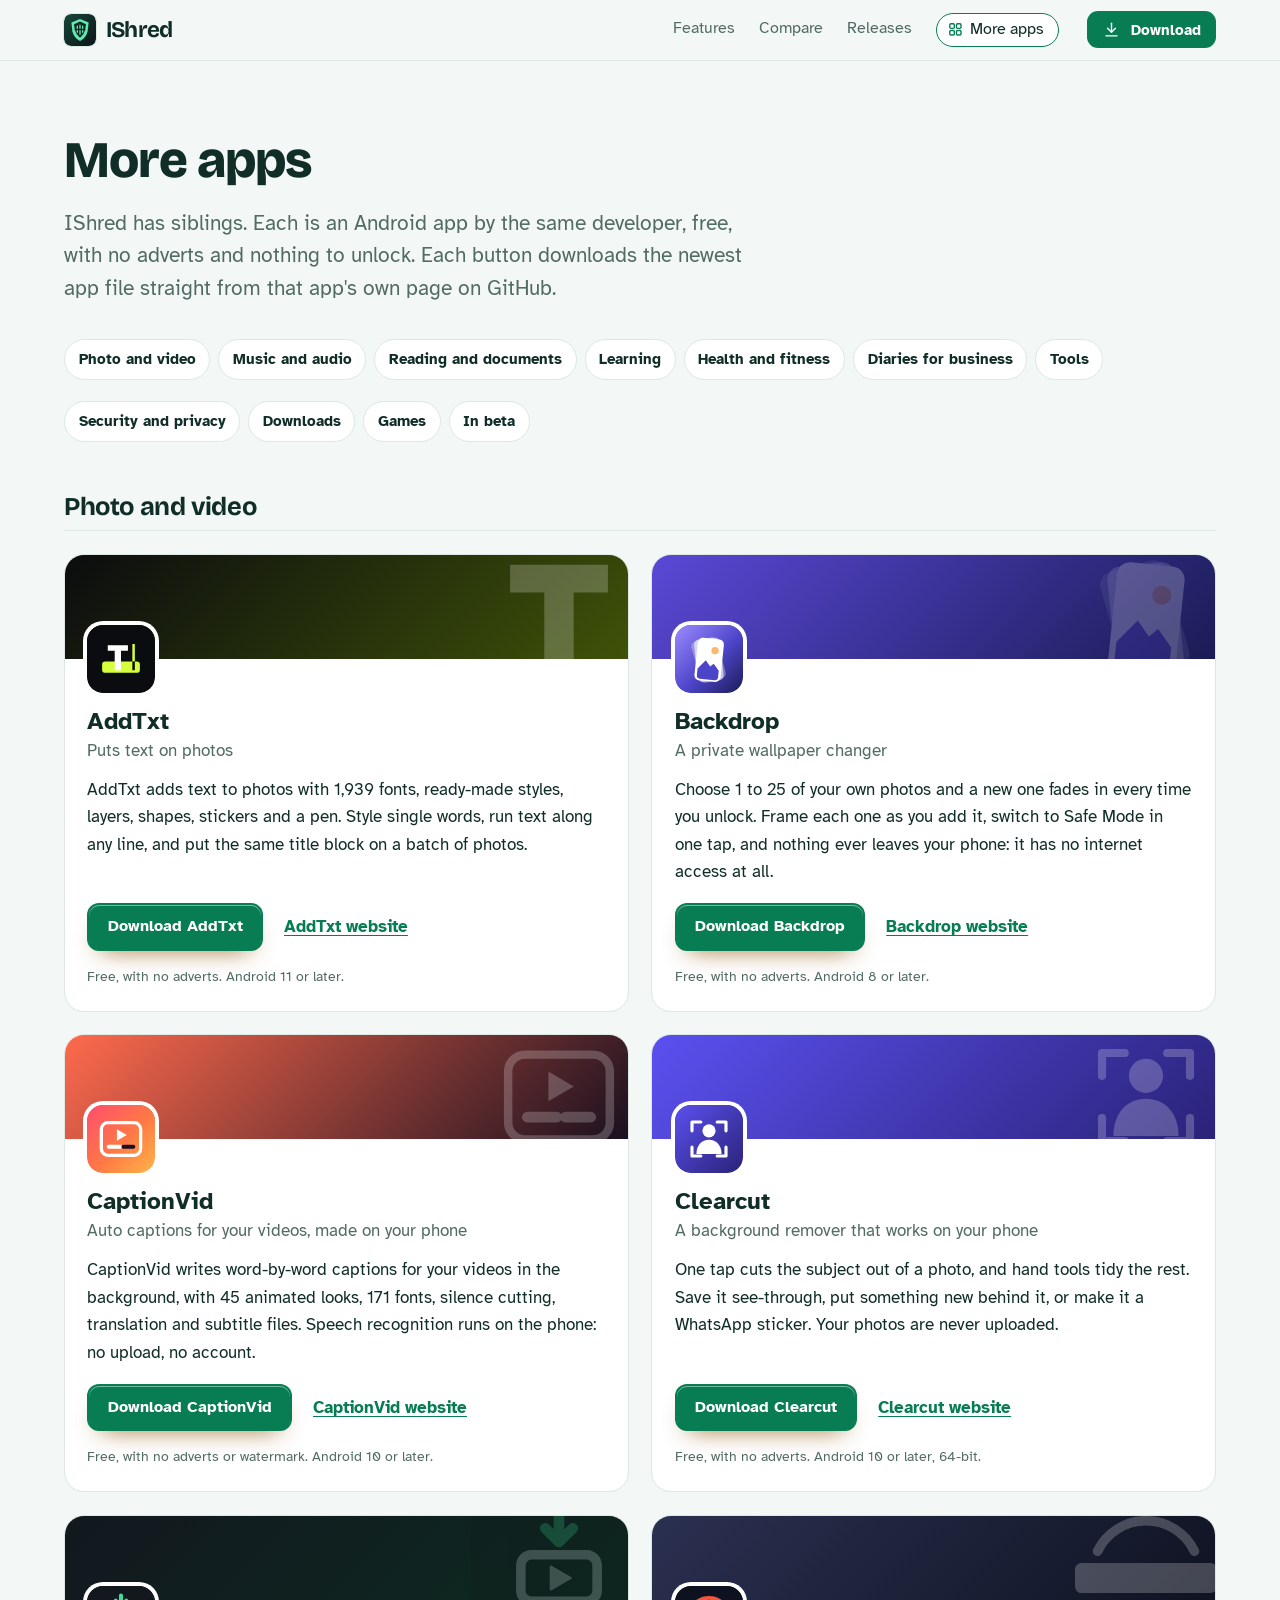
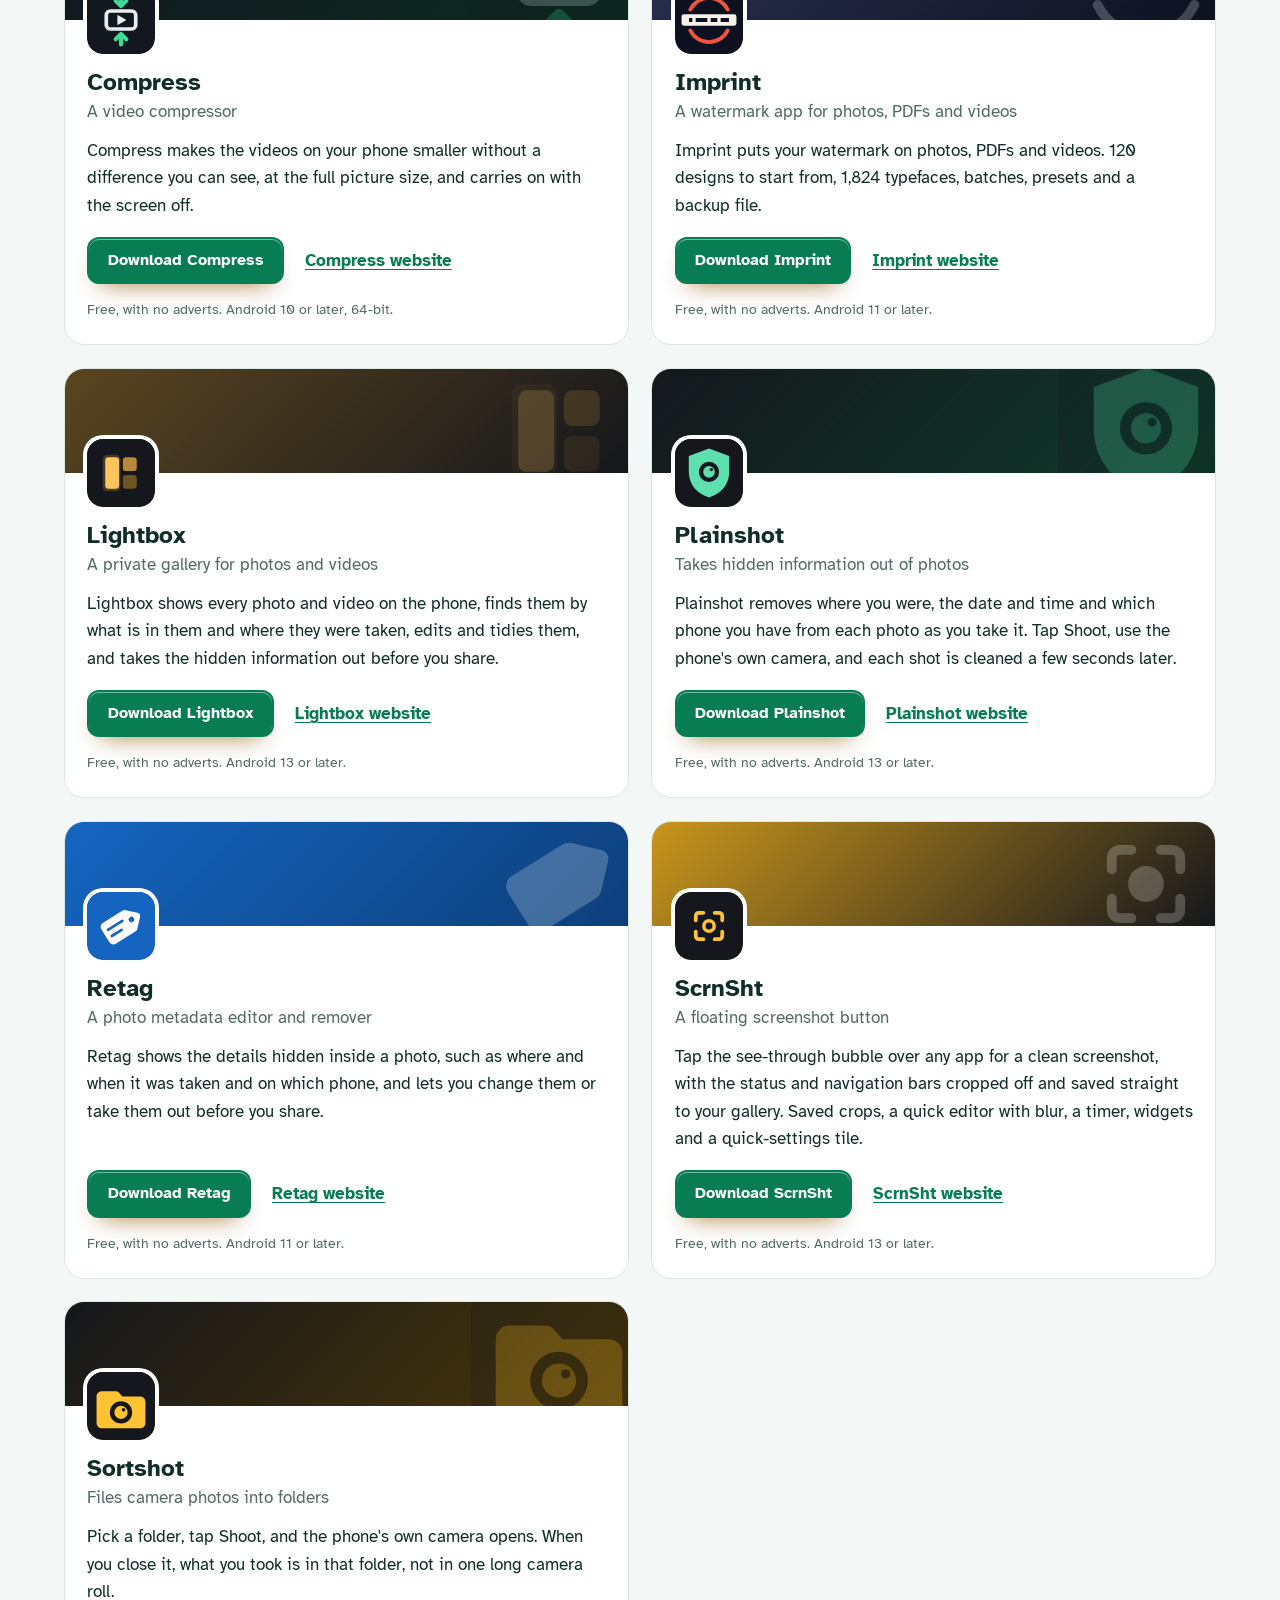
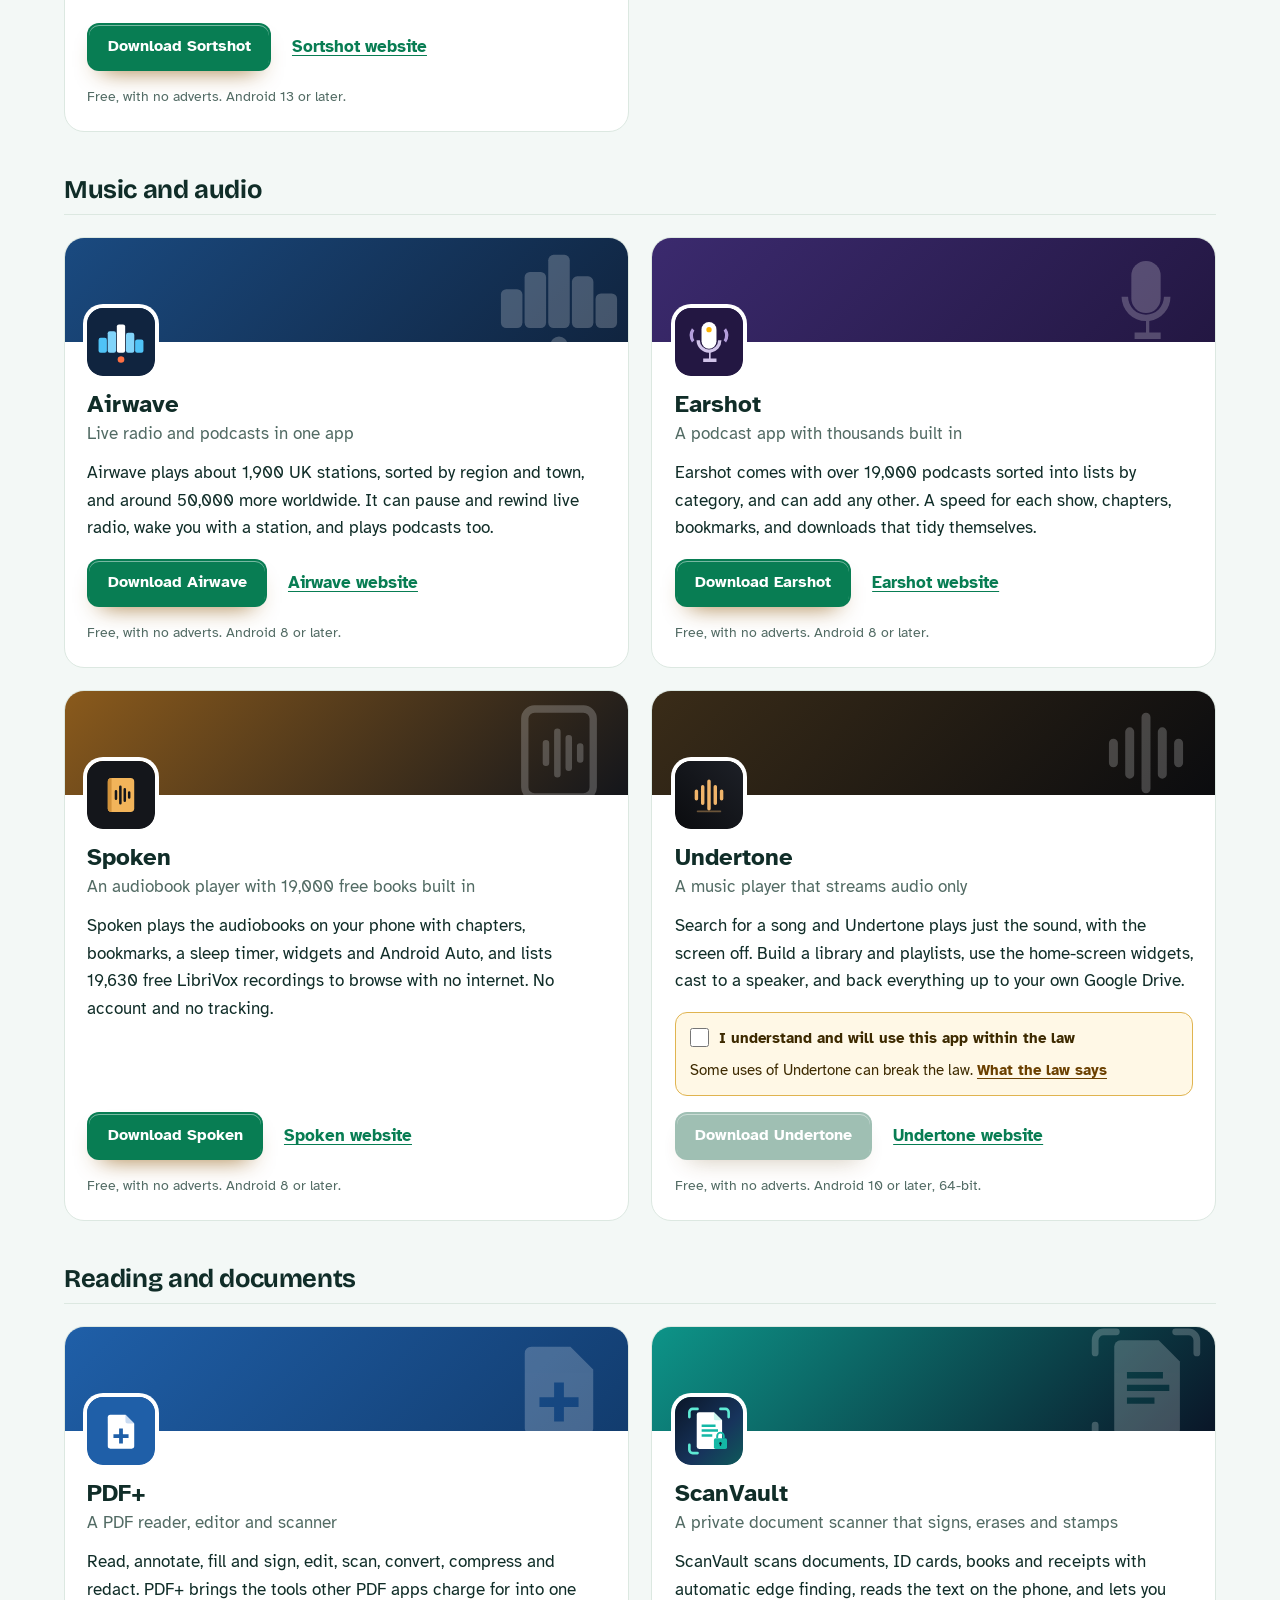
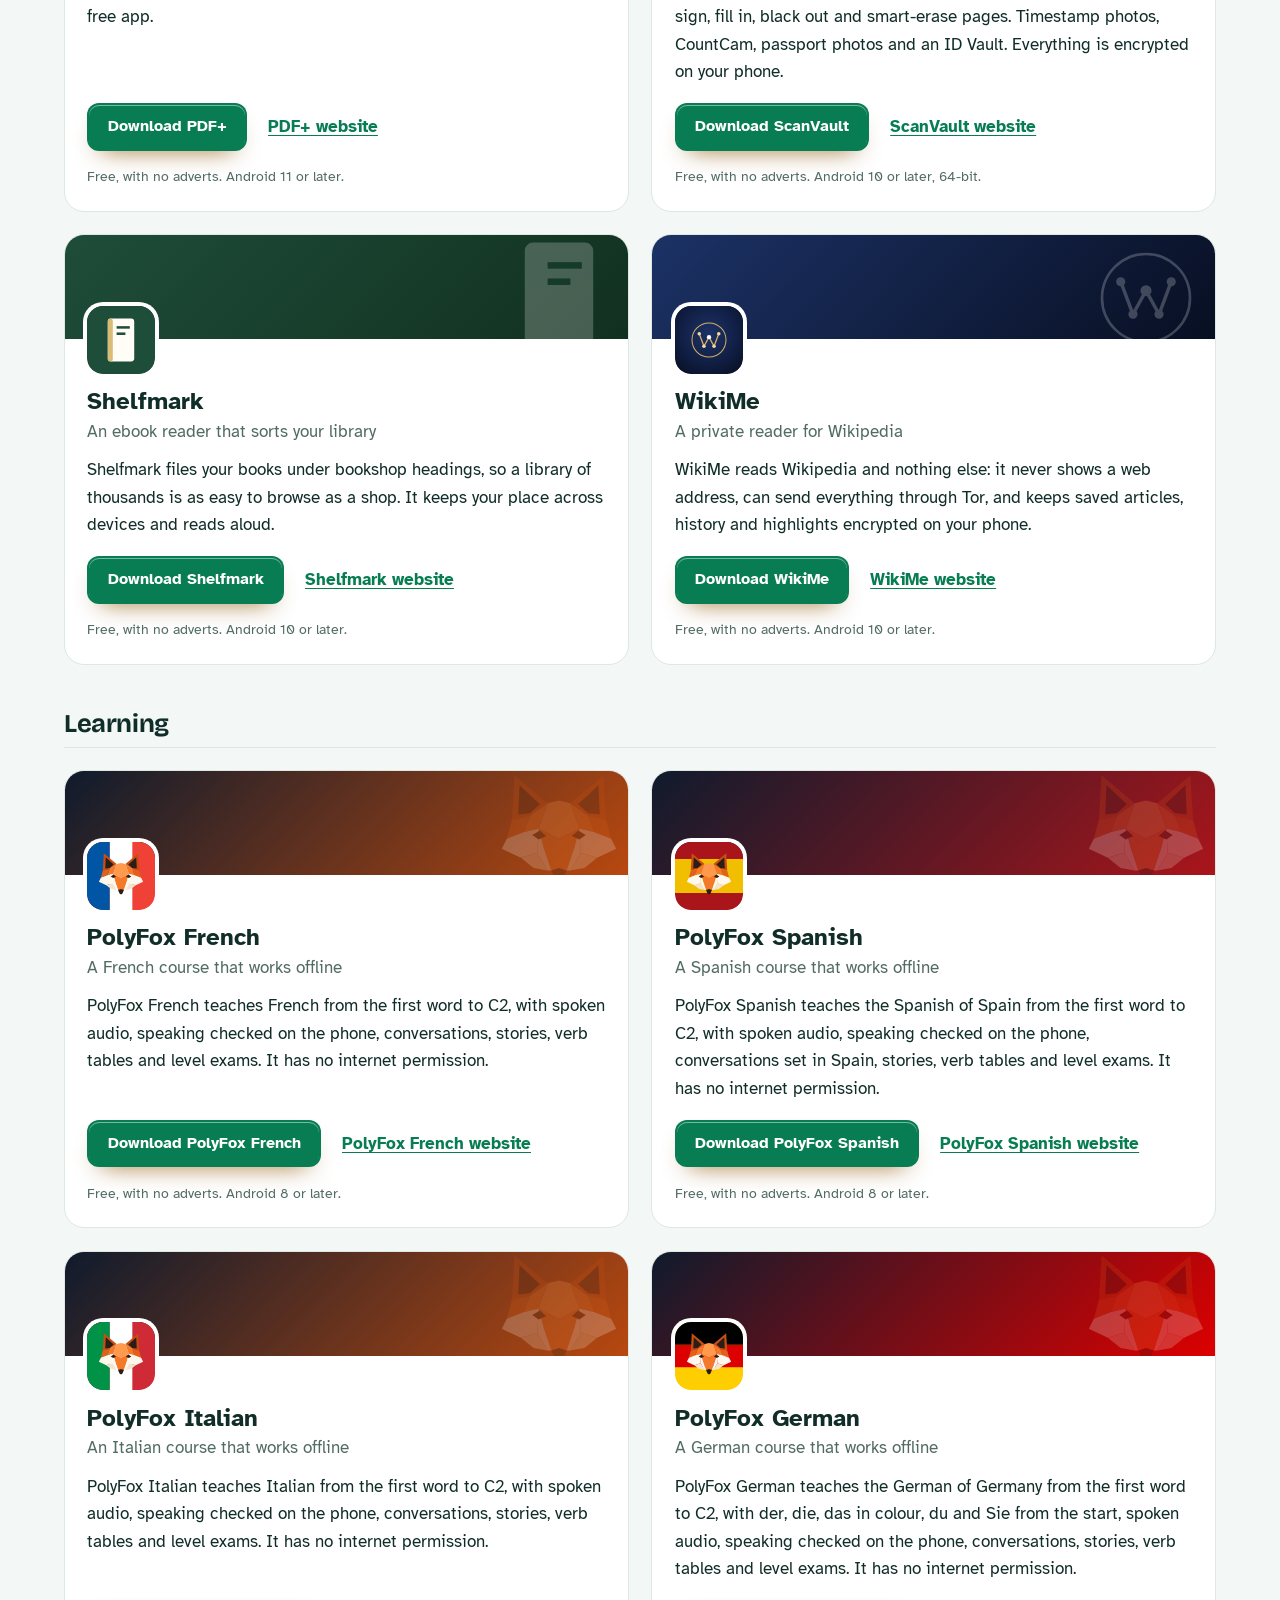
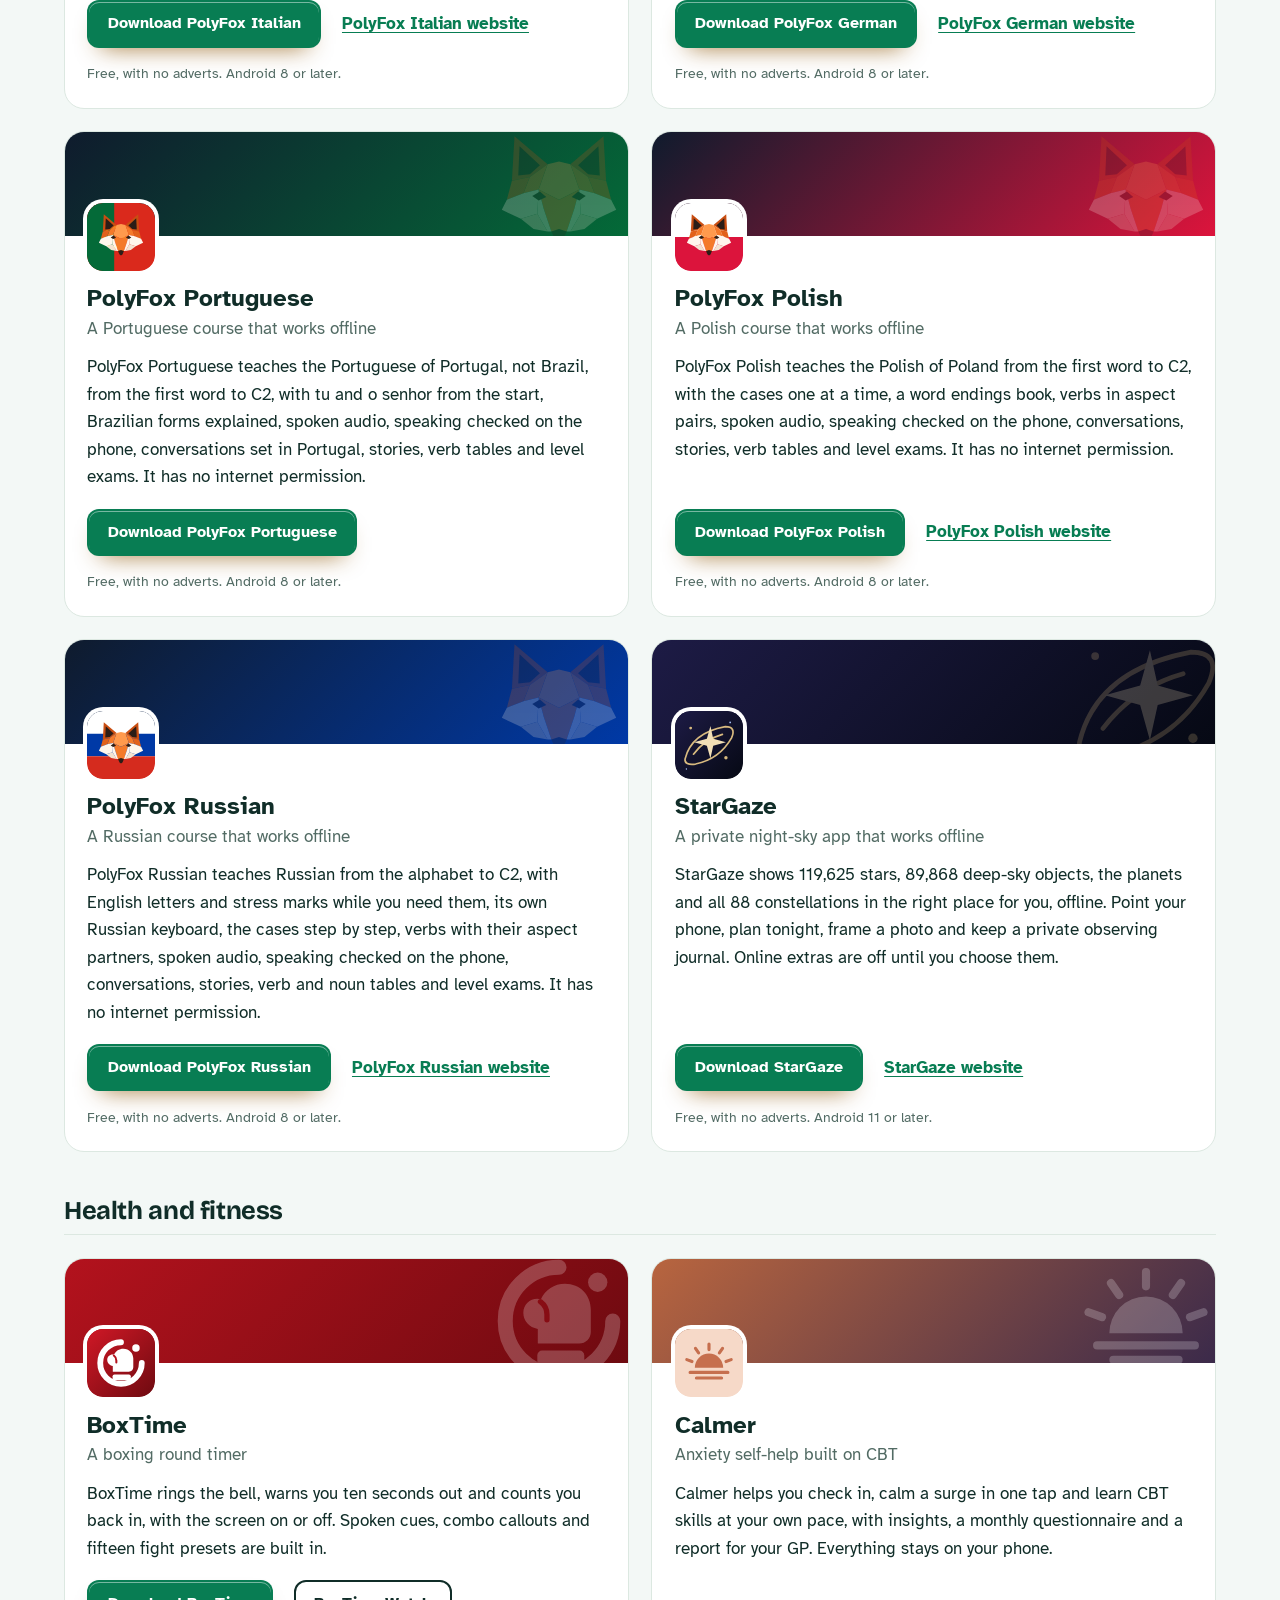
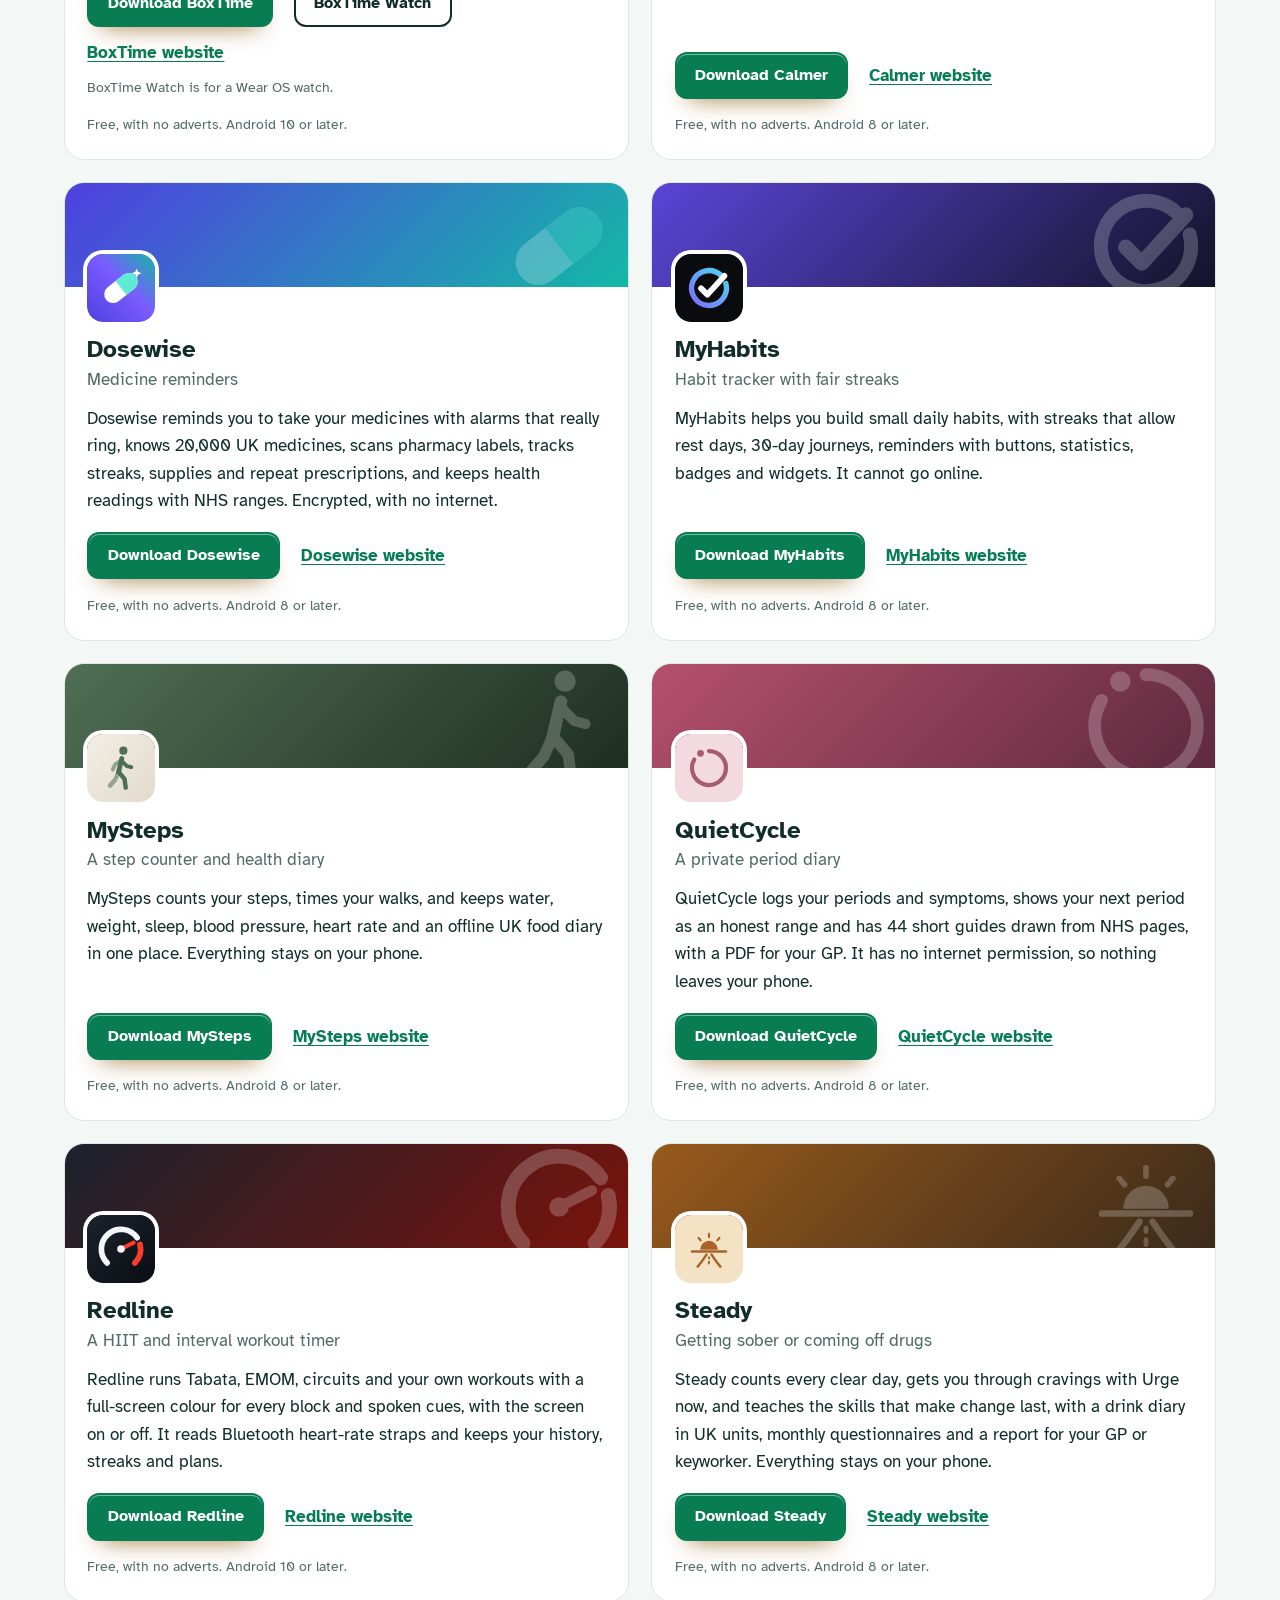
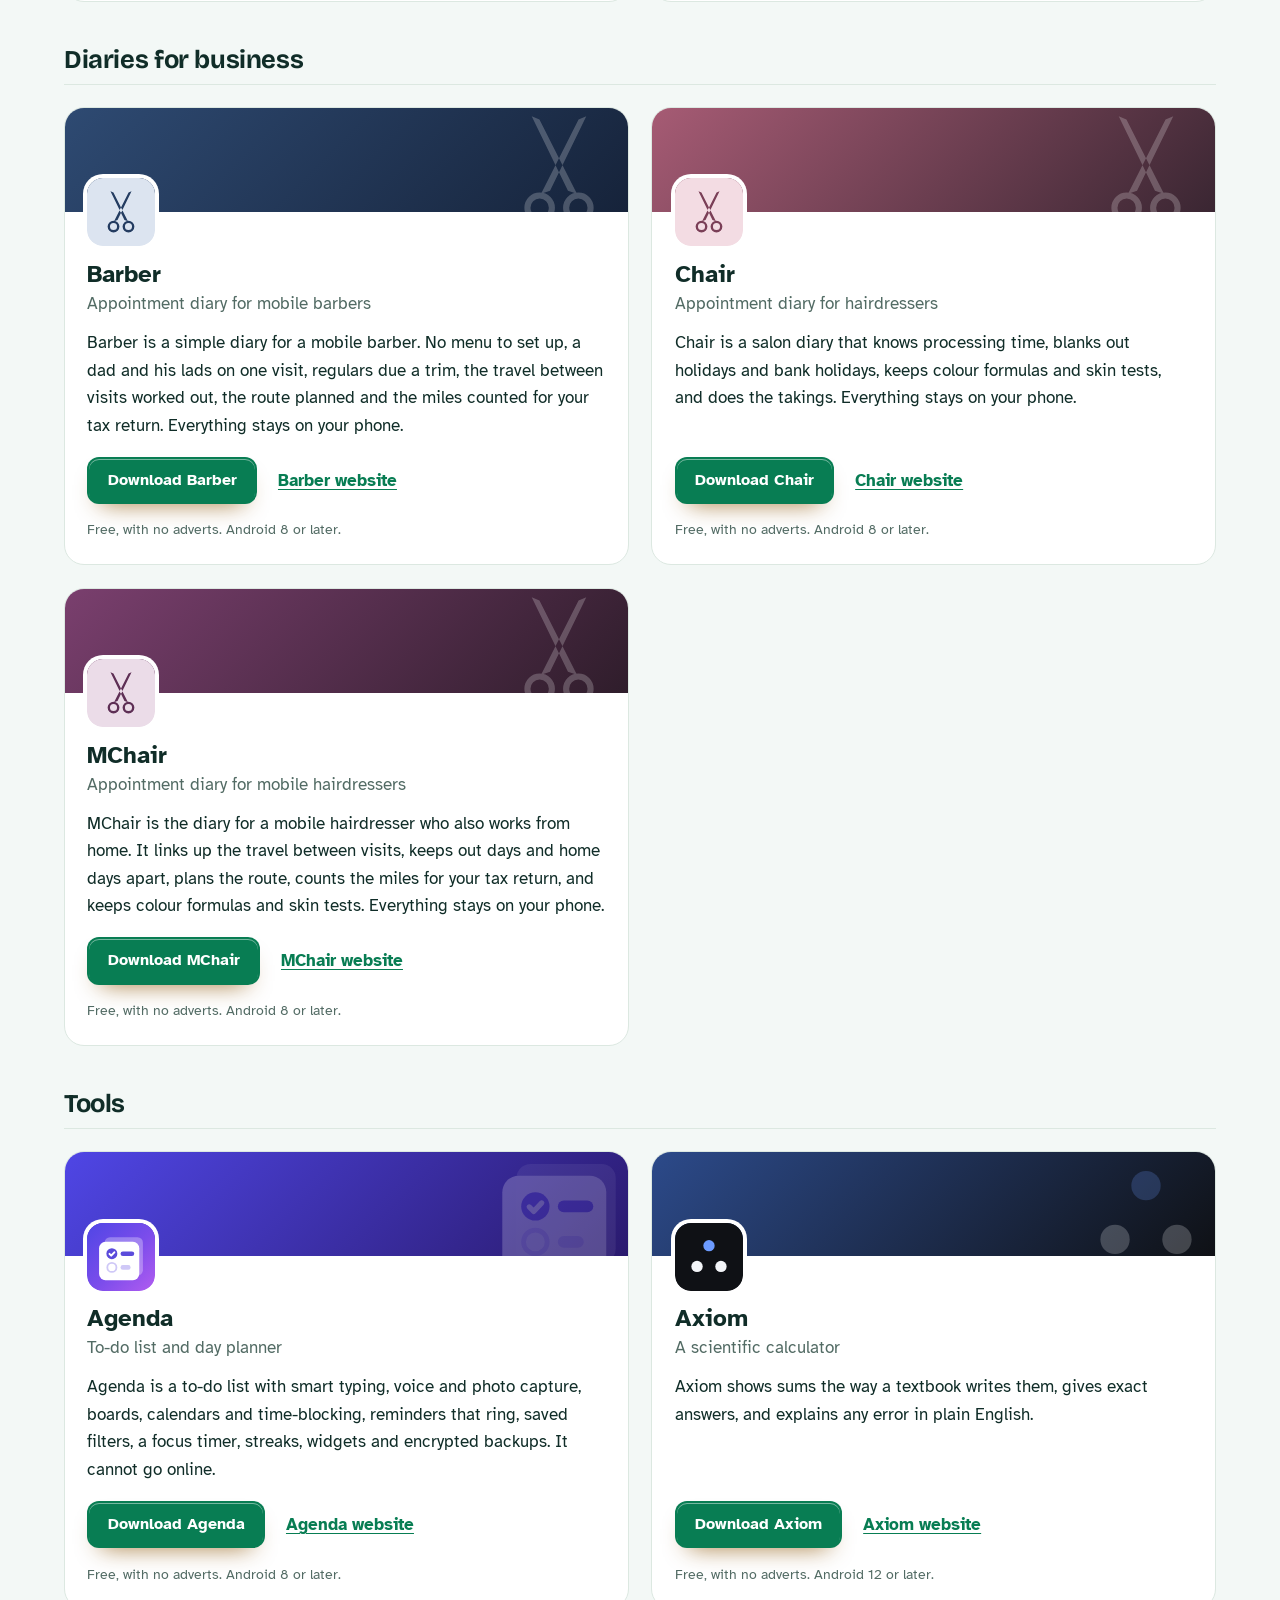
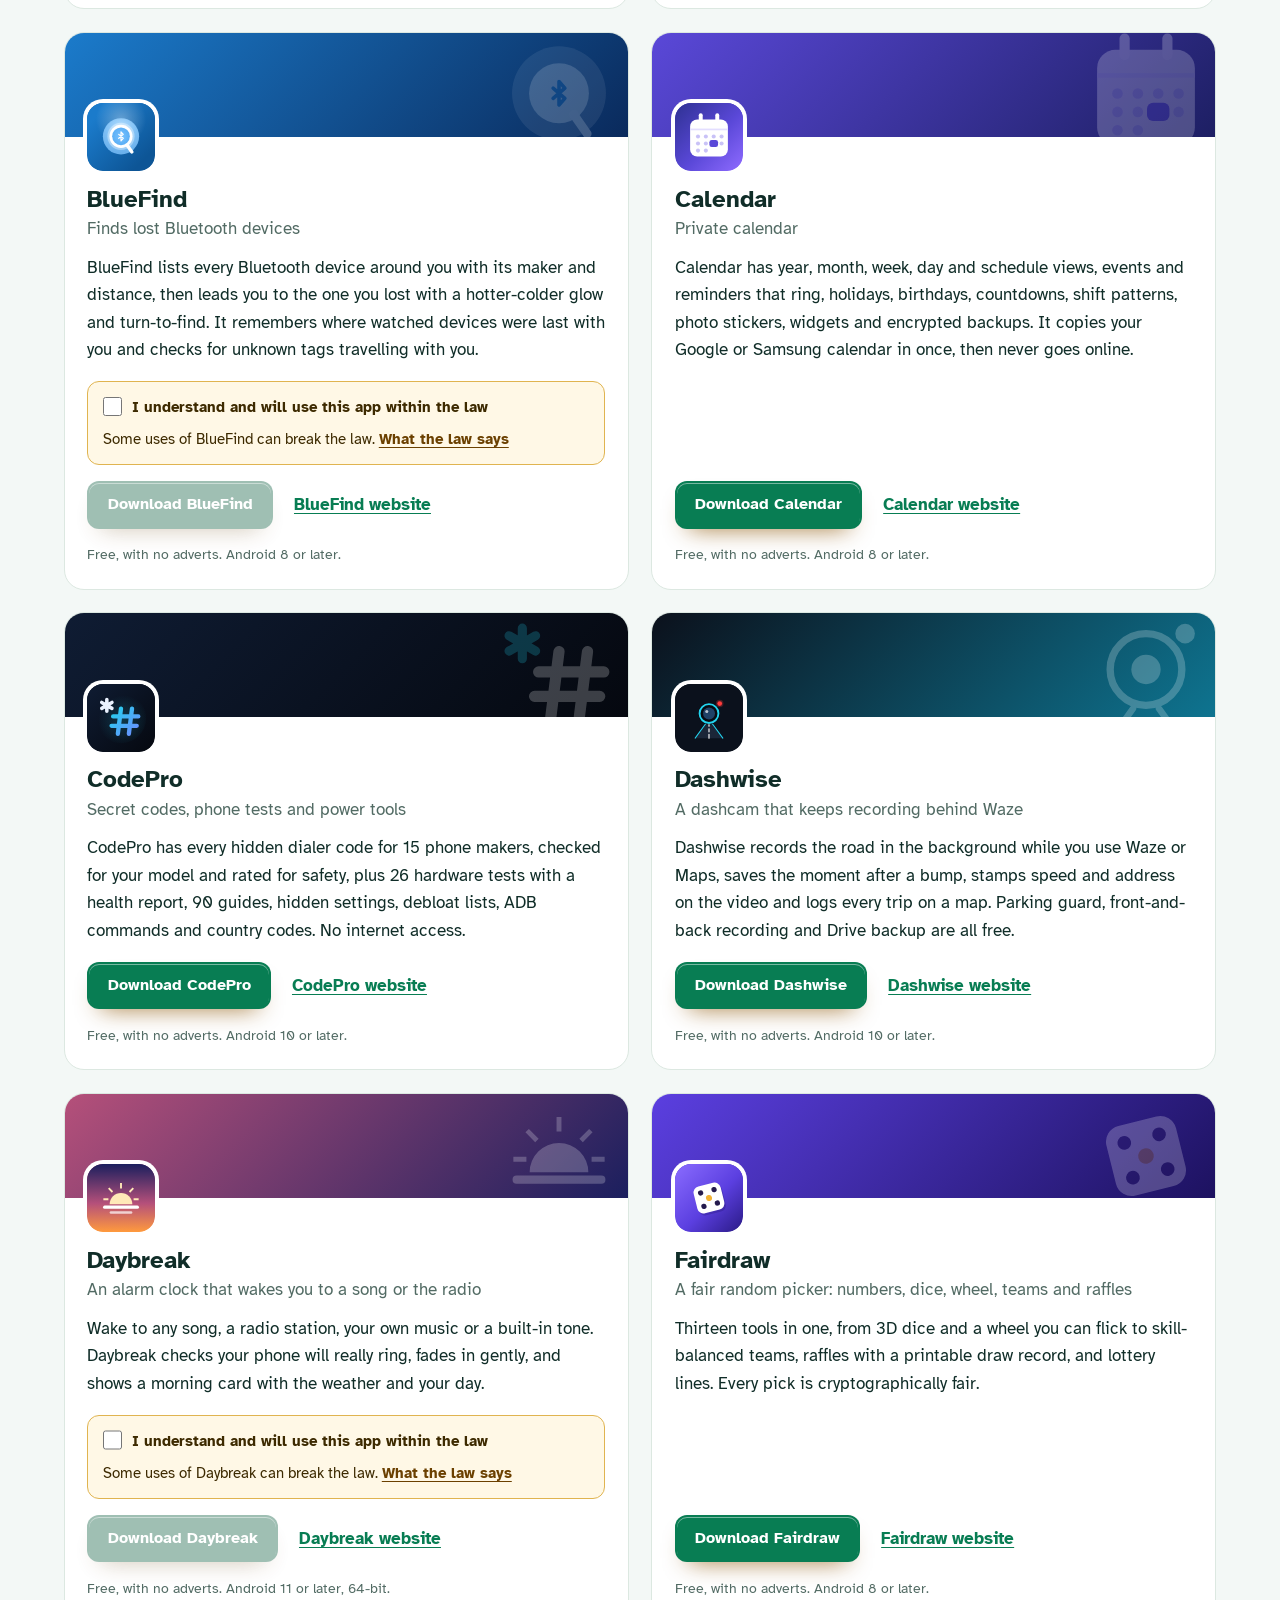
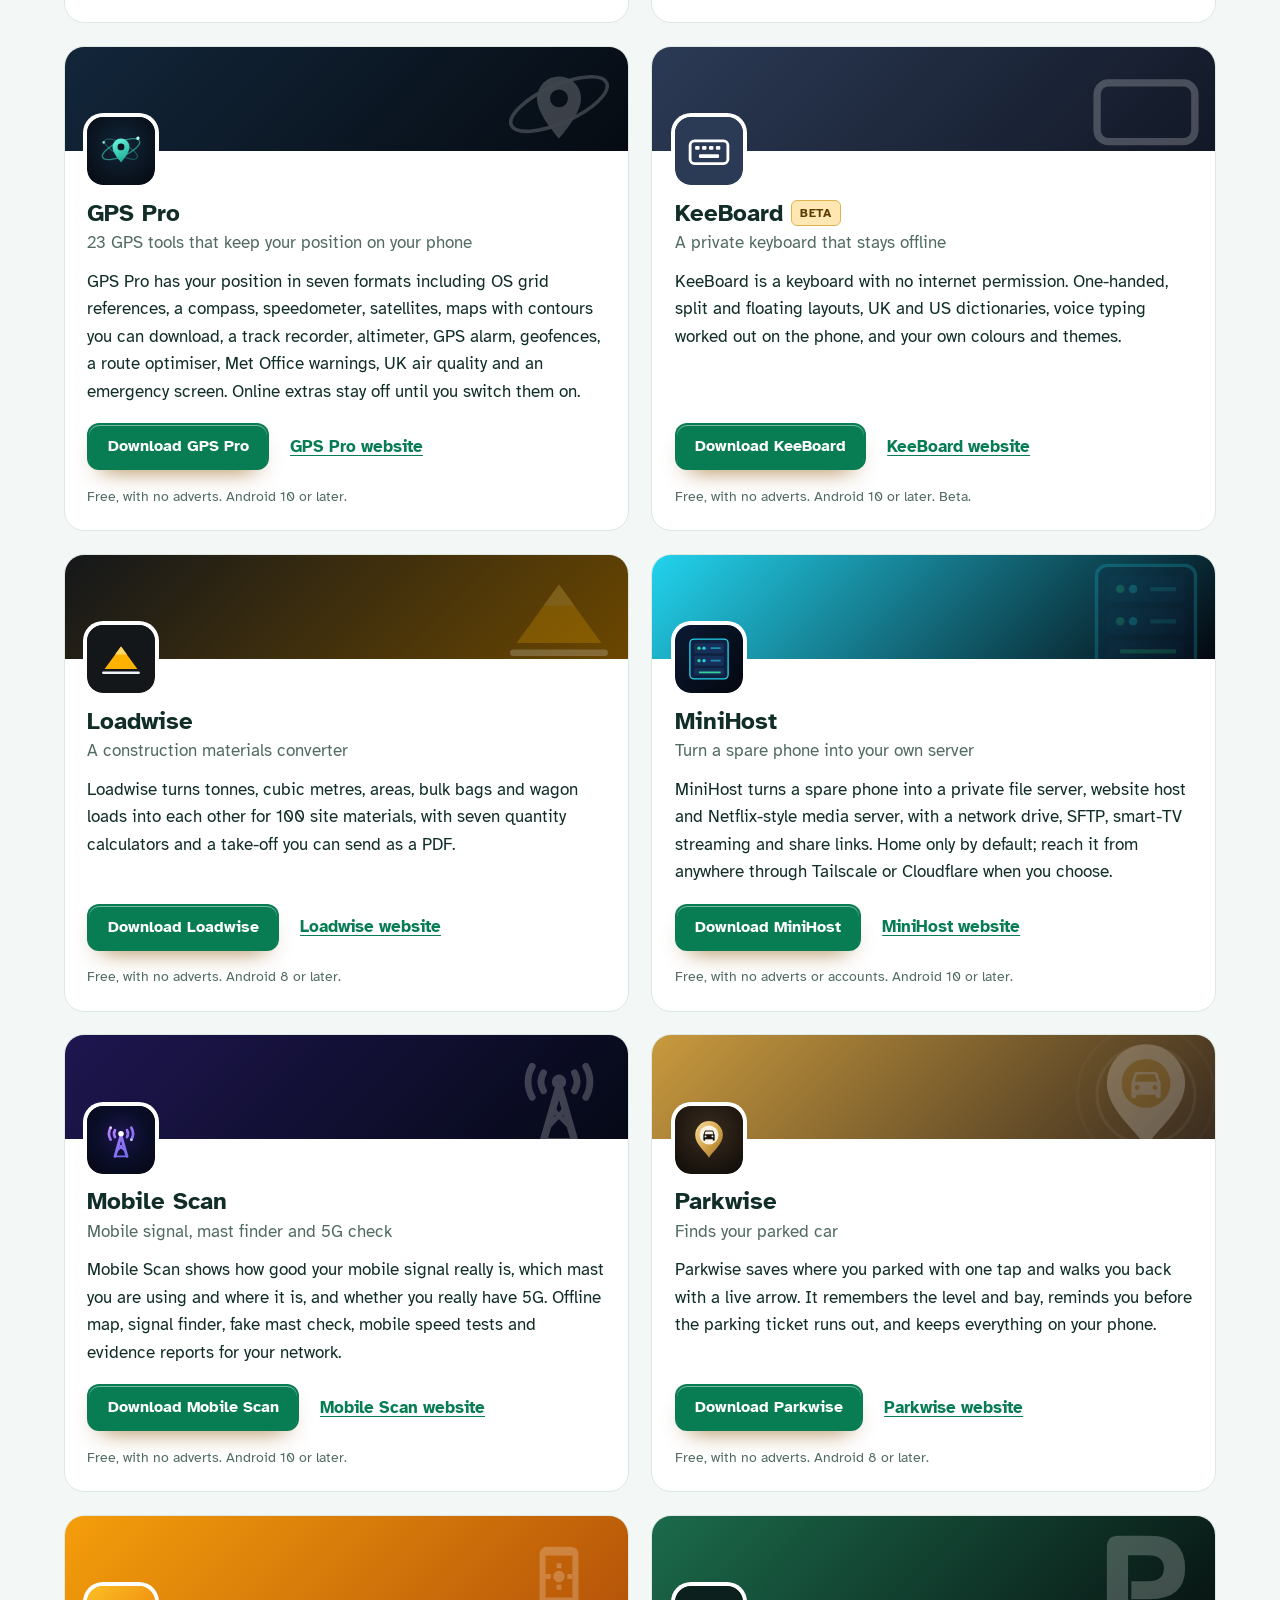
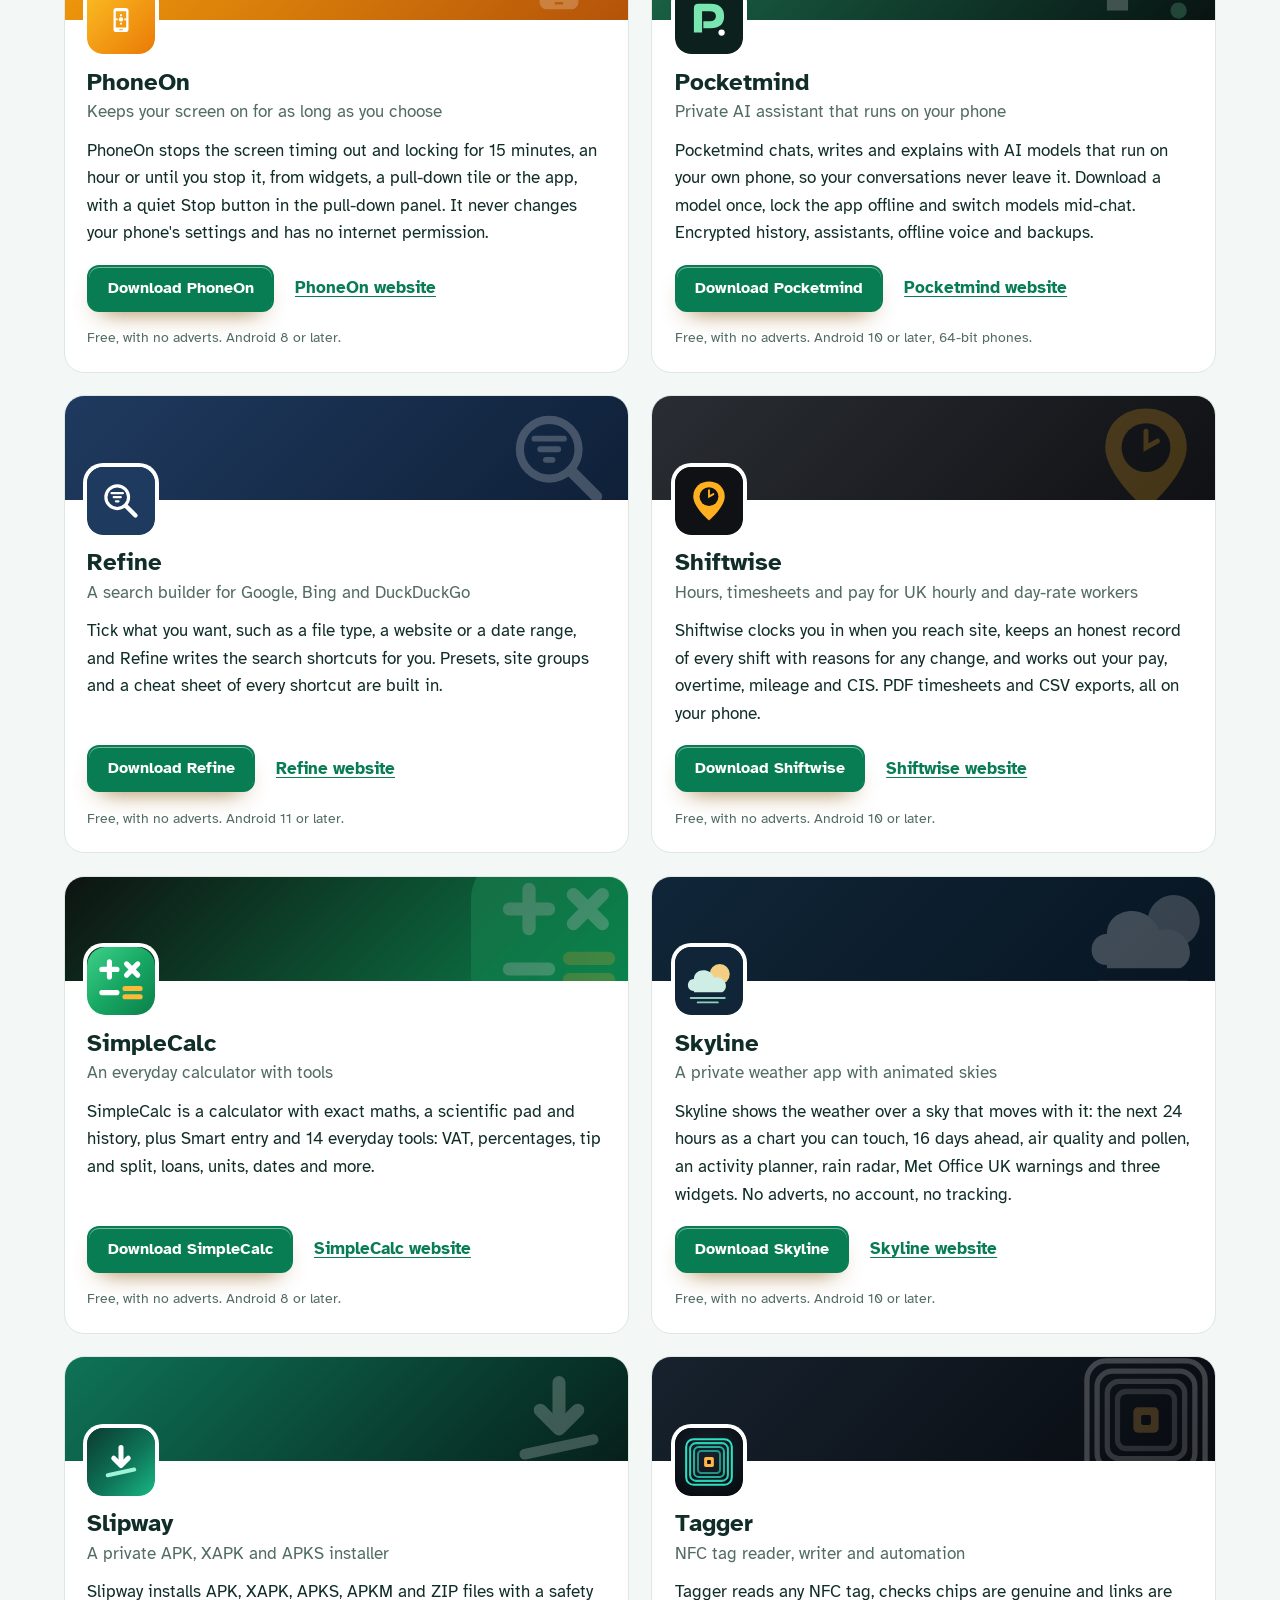
==== commit ed20fdc7: "More apps: add Slipway" ====
--- a/more-apps.html
+++ b/more-apps.html
@@ -4,7 +4,7 @@
 <meta charset="utf-8">
 <meta name="viewport" content="width=device-width, initial-scale=1">
 <title>More free Android apps from the maker of IShred</title>
-<meta name="description" content="All 92 free Android apps from the maker of IShred, in one list by category, each with its download and a link to its website.">
+<meta name="description" content="All 93 free Android apps from the maker of IShred, in one list by category, each with its download and a link to its website.">
 <meta name="author" content="Jonathan Jackson">
 <link rel="canonical" href="https://customgpter.github.io/ishred/more-apps.html">
 <meta name="theme-color" content="#f3f8f6" media="(prefers-color-scheme: light)">
@@ -12,7 +12,7 @@
 <meta property="og:type" content="website">
 <meta property="og:site_name" content="IShred">
 <meta property="og:title" content="More free Android apps from the maker of IShred">
-<meta property="og:description" content="All 92 free Android apps from the maker of IShred, in one list by category, each with its download and a link to its website.">
+<meta property="og:description" content="All 93 free Android apps from the maker of IShred, in one list by category, each with its download and a link to its website.">
 <meta property="og:url" content="https://customgpter.github.io/ishred/more-apps.html">
 <meta property="og:image" content="https://customgpter.github.io/ishred/assets/og.png">
 <meta property="og:image:width" content="1200">
@@ -26,7 +26,7 @@
 <link rel="preload" href="./assets/fonts/atkinson-hyperlegible-latin-400-normal.woff2" as="font" type="font/woff2" crossorigin>
 <link rel="stylesheet" href="./assets/site.css?v=1">
 <link rel="stylesheet" href="./assets/house.css?v=1">
-<script type="application/ld+json">{"@context":"https://schema.org","@type":"ItemList","name":"Apps from the maker of IShred","url":"https://customgpter.github.io/ishred/more-apps.html","itemListElement":[{"@type":"ListItem","position":1,"name":"AddTxt","url":"https://customgpter.github.io/addtxt/"},{"@type":"ListItem","position":2,"name":"Backdrop","url":"https://customgpter.github.io/backdrop/"},{"@type":"ListItem","position":3,"name":"CaptionVid","url":"https://customgpter.github.io/captionvid/"},{"@type":"ListItem","position":4,"name":"Clearcut","url":"https://customgpter.github.io/clearcut/"},{"@type":"ListItem","position":5,"name":"Compress","url":"https://customgpter.github.io/compress/"},{"@type":"ListItem","position":6,"name":"Imprint","url":"https://customgpter.github.io/imprint/"},{"@type":"ListItem","position":7,"name":"Lightbox","url":"https://customgpter.github.io/lightbox/"},{"@type":"ListItem","position":8,"name":"Plainshot","url":"https://customgpter.github.io/plainshot/"},{"@type":"ListItem","position":9,"name":"Retag","url":"https://customgpter.github.io/retag/"},{"@type":"ListItem","position":10,"name":"ScrnSht","url":"https://customgpter.github.io/scrnsht/"},{"@type":"ListItem","position":11,"name":"Sortshot","url":"https://customgpter.github.io/sortshot/"},{"@type":"ListItem","position":12,"name":"Airwave","url":"https://customgpter.github.io/airwave/"},{"@type":"ListItem","position":13,"name":"Earshot","url":"https://customgpter.github.io/earshot/"},{"@type":"ListItem","position":14,"name":"Spoken","url":"https://customgpter.github.io/spoken/"},{"@type":"ListItem","position":15,"name":"Undertone","url":"https://customgpter.github.io/undertone/"},{"@type":"ListItem","position":16,"name":"PDF+","url":"https://customgpter.github.io/pdfplus/"},{"@type":"ListItem","position":17,"name":"ScanVault","url":"https://customgpter.github.io/scanvault/"},{"@type":"ListItem","position":18,"name":"Shelfmark","url":"https://customgpter.github.io/shelfmark/"},{"@type":"ListItem","position":19,"name":"WikiMe","url":"https://customgpter.github.io/wikime/"},{"@type":"ListItem","position":20,"name":"PolyFox French","url":"https://customgpter.github.io/polyfox/"},{"@type":"ListItem","position":21,"name":"PolyFox German","url":"https://customgpter.github.io/polyfox-german/"},{"@type":"ListItem","position":22,"name":"PolyFox Polish","url":"https://customgpter.github.io/polyfox-polish/"},{"@type":"ListItem","position":23,"name":"PolyFox Russian","url":"https://customgpter.github.io/polyfox-russian/"},{"@type":"ListItem","position":24,"name":"StarGaze","url":"https://customgpter.github.io/stargaze/"},{"@type":"ListItem","position":25,"name":"BoxTime","url":"https://customgpter.github.io/boxtime/"},{"@type":"ListItem","position":26,"name":"Calmer","url":"https://customgpter.github.io/calmer/"},{"@type":"ListItem","position":27,"name":"Dosewise","url":"https://customgpter.github.io/dosewise/"},{"@type":"ListItem","position":28,"name":"MyHabits","url":"https://customgpter.github.io/myhabits/"},{"@type":"ListItem","position":29,"name":"MySteps","url":"https://customgpter.github.io/mysteps/"},{"@type":"ListItem","position":30,"name":"QuietCycle","url":"https://customgpter.github.io/quietcycle/"},{"@type":"ListItem","position":31,"name":"Redline","url":"https://customgpter.github.io/redline/"},{"@type":"ListItem","position":32,"name":"Steady","url":"https://customgpter.github.io/steady/"},{"@type":"ListItem","position":33,"name":"Barber","url":"https://customgpter.github.io/barber/"},{"@type":"ListItem","position":34,"name":"Chair","url":"https://customgpter.github.io/chair/"},{"@type":"ListItem","position":35,"name":"MChair","url":"https://customgpter.github.io/mchair/"},{"@type":"ListItem","position":36,"name":"Agenda","url":"https://customgpter.github.io/agenda/"},{"@type":"ListItem","position":37,"name":"Axiom","url":"https://customgpter.github.io/axiom/"},{"@type":"ListItem","position":38,"name":"BlueFind","url":"https://customgpter.github.io/bluefind/"},{"@type":"ListItem","position":39,"name":"Calendar","url":"https://customgpter.github.io/calendar/"},{"@type":"ListItem","position":40,"name":"CodePro","url":"https://customgpter.github.io/codepro/"},{"@type":"ListItem","position":41,"name":"Dashwise","url":"https://customgpter.github.io/dashwise/"},{"@type":"ListItem","position":42,"name":"Daybreak","url":"https://customgpter.github.io/daybreak/"},{"@type":"ListItem","position":43,"name":"Fairdraw","url":"https://customgpter.github.io/fairdraw/"},{"@type":"ListItem","position":44,"name":"GPS Pro","url":"https://customgpter.github.io/gpspro/"},{"@type":"ListItem","position":45,"name":"KeeBoard","url":"https://customgpter.github.io/keeboard/"},{"@type":"ListItem","position":46,"name":"Loadwise","url":"https://customgpter.github.io/loadwise/"},{"@type":"ListItem","position":47,"name":"MiniHost","url":"https://customgpter.github.io/minihost/"},{"@type":"ListItem","position":48,"name":"Mobile Scan","url":"https://customgpter.github.io/mobilescan/"},{"@type":"ListItem","position":49,"name":"Parkwise","url":"https://customgpter.github.io/parkwise/"},{"@type":"ListItem","position":50,"name":"Pocketmind","url":"https://customgpter.github.io/pocketmind/"},{"@type":"ListItem","position":51,"name":"Refine","url":"https://customgpter.github.io/refine/"},{"@type":"ListItem","position":52,"name":"Shiftwise","url":"https://customgpter.github.io/shiftwise/"},{"@type":"ListItem","position":53,"name":"SimpleCalc","url":"https://customgpter.github.io/simplecalc/"},{"@type":"ListItem","position":54,"name":"Skyline","url":"https://customgpter.github.io/skyline/"},{"@type":"ListItem","position":55,"name":"Tagger","url":"https://customgpter.github.io/tagger/"},{"@type":"ListItem","position":56,"name":"TotalClean","url":"https://customgpter.github.io/totalclean/"},{"@type":"ListItem","position":57,"name":"TVLink","url":"https://customgpter.github.io/tvlink/"},{"@type":"ListItem","position":58,"name":"Unbox","url":"https://customgpter.github.io/unbox/"},{"@type":"ListItem","position":59,"name":"WhatsKeep","url":"https://customgpter.github.io/whatskeep/"},{"@type":"ListItem","position":60,"name":"WiFi Scan","url":"https://customgpter.github.io/wifiscan/"},{"@type":"ListItem","position":61,"name":"Auditly","url":"https://customgpter.github.io/auditly/"},{"@type":"ListItem","position":62,"name":"Backchannel","url":"https://customgpter.github.io/backchannel/"},{"@type":"ListItem","position":63,"name":"ENotes","url":"https://customgpter.github.io/enotes/"},{"@type":"ListItem","position":64,"name":"FindMe","url":"https://customgpter.github.io/findme/"},{"@type":"ListItem","position":65,"name":"iLock","url":"https://customgpter.github.io/ilock/"},{"@type":"ListItem","position":66,"name":"ImSafe","url":"https://customgpter.github.io/imsafe/"},{"@type":"ListItem","position":67,"name":"IShred","url":"https://customgpter.github.io/ishred/"},{"@type":"ListItem","position":68,"name":"LockBox","url":"https://customgpter.github.io/lockbox/"},{"@type":"ListItem","position":69,"name":"PassVault","url":"https://customgpter.github.io/passvault/"},{"@type":"ListItem","position":70,"name":"SpyFind","url":"https://customgpter.github.io/spyfind/"},{"@type":"ListItem","position":71,"name":"TextWipe","url":"https://customgpter.github.io/textwipe/"},{"@type":"ListItem","position":72,"name":"Tracewire","url":"https://customgpter.github.io/tracewire/"},{"@type":"ListItem","position":73,"name":"Vigil","url":"https://customgpter.github.io/vigil/"},{"@type":"ListItem","position":74,"name":"Grab","url":"https://customgpter.github.io/grab/"},{"@type":"ListItem","position":75,"name":"Swarm","url":"https://customgpter.github.io/swarm/"},{"@type":"ListItem","position":76,"name":"Plane Games","url":"https://customgpter.github.io/plane-games/"},{"@type":"ListItem","position":77,"name":"Ninefold","url":"https://customgpter.github.io/ninefold/"},{"@type":"ListItem","position":78,"name":"Cubewise","url":"https://customgpter.github.io/cubewise/"},{"@type":"ListItem","position":79,"name":"Tilewise","url":"https://customgpter.github.io/tilewise/"},{"@type":"ListItem","position":80,"name":"Letterwise","url":"https://customgpter.github.io/letterwise/"},{"@type":"ListItem","position":81,"name":"Kingside","url":"https://customgpter.github.io/kingside/"},{"@type":"ListItem","position":82,"name":"Deckhand","url":"https://customgpter.github.io/deckhand/"},{"@type":"ListItem","position":83,"name":"SNESForge","url":"https://customgpter.github.io/snesforge/"},{"@type":"ListItem","position":84,"name":"Fame Boy","url":"https://customgpter.github.io/fameboy/"},{"@type":"ListItem","position":85,"name":"PSPPro","url":"https://customgpter.github.io/psppro/"},{"@type":"ListItem","position":86,"name":"MegaGen","url":"https://customgpter.github.io/megagen/"},{"@type":"ListItem","position":87,"name":"QVR","url":"https://customgpter.github.io/qvr/"},{"@type":"ListItem","position":88,"name":"QVR Watch","url":"https://customgpter.github.io/qvr-watch/"},{"@type":"ListItem","position":89,"name":"QVRLite","url":"https://customgpter.github.io/qvrlite/"},{"@type":"ListItem","position":90,"name":"Onionz","url":"https://customgpter.github.io/onionz/"},{"@type":"ListItem","position":91,"name":"OnionzWeb","url":"https://customgpter.github.io/onionzweb/"}]}</script>
+<script type="application/ld+json">{"@context":"https://schema.org","@type":"ItemList","name":"Apps from the maker of IShred","url":"https://customgpter.github.io/ishred/more-apps.html","itemListElement":[{"@type":"ListItem","position":1,"name":"AddTxt","url":"https://customgpter.github.io/addtxt/"},{"@type":"ListItem","position":2,"name":"Backdrop","url":"https://customgpter.github.io/backdrop/"},{"@type":"ListItem","position":3,"name":"CaptionVid","url":"https://customgpter.github.io/captionvid/"},{"@type":"ListItem","position":4,"name":"Clearcut","url":"https://customgpter.github.io/clearcut/"},{"@type":"ListItem","position":5,"name":"Compress","url":"https://customgpter.github.io/compress/"},{"@type":"ListItem","position":6,"name":"Imprint","url":"https://customgpter.github.io/imprint/"},{"@type":"ListItem","position":7,"name":"Lightbox","url":"https://customgpter.github.io/lightbox/"},{"@type":"ListItem","position":8,"name":"Plainshot","url":"https://customgpter.github.io/plainshot/"},{"@type":"ListItem","position":9,"name":"Retag","url":"https://customgpter.github.io/retag/"},{"@type":"ListItem","position":10,"name":"ScrnSht","url":"https://customgpter.github.io/scrnsht/"},{"@type":"ListItem","position":11,"name":"Sortshot","url":"https://customgpter.github.io/sortshot/"},{"@type":"ListItem","position":12,"name":"Airwave","url":"https://customgpter.github.io/airwave/"},{"@type":"ListItem","position":13,"name":"Earshot","url":"https://customgpter.github.io/earshot/"},{"@type":"ListItem","position":14,"name":"Spoken","url":"https://customgpter.github.io/spoken/"},{"@type":"ListItem","position":15,"name":"Undertone","url":"https://customgpter.github.io/undertone/"},{"@type":"ListItem","position":16,"name":"PDF+","url":"https://customgpter.github.io/pdfplus/"},{"@type":"ListItem","position":17,"name":"ScanVault","url":"https://customgpter.github.io/scanvault/"},{"@type":"ListItem","position":18,"name":"Shelfmark","url":"https://customgpter.github.io/shelfmark/"},{"@type":"ListItem","position":19,"name":"WikiMe","url":"https://customgpter.github.io/wikime/"},{"@type":"ListItem","position":20,"name":"PolyFox French","url":"https://customgpter.github.io/polyfox/"},{"@type":"ListItem","position":21,"name":"PolyFox German","url":"https://customgpter.github.io/polyfox-german/"},{"@type":"ListItem","position":22,"name":"PolyFox Polish","url":"https://customgpter.github.io/polyfox-polish/"},{"@type":"ListItem","position":23,"name":"PolyFox Russian","url":"https://customgpter.github.io/polyfox-russian/"},{"@type":"ListItem","position":24,"name":"StarGaze","url":"https://customgpter.github.io/stargaze/"},{"@type":"ListItem","position":25,"name":"BoxTime","url":"https://customgpter.github.io/boxtime/"},{"@type":"ListItem","position":26,"name":"Calmer","url":"https://customgpter.github.io/calmer/"},{"@type":"ListItem","position":27,"name":"Dosewise","url":"https://customgpter.github.io/dosewise/"},{"@type":"ListItem","position":28,"name":"MyHabits","url":"https://customgpter.github.io/myhabits/"},{"@type":"ListItem","position":29,"name":"MySteps","url":"https://customgpter.github.io/mysteps/"},{"@type":"ListItem","position":30,"name":"QuietCycle","url":"https://customgpter.github.io/quietcycle/"},{"@type":"ListItem","position":31,"name":"Redline","url":"https://customgpter.github.io/redline/"},{"@type":"ListItem","position":32,"name":"Steady","url":"https://customgpter.github.io/steady/"},{"@type":"ListItem","position":33,"name":"Barber","url":"https://customgpter.github.io/barber/"},{"@type":"ListItem","position":34,"name":"Chair","url":"https://customgpter.github.io/chair/"},{"@type":"ListItem","position":35,"name":"MChair","url":"https://customgpter.github.io/mchair/"},{"@type":"ListItem","position":36,"name":"Agenda","url":"https://customgpter.github.io/agenda/"},{"@type":"ListItem","position":37,"name":"Axiom","url":"https://customgpter.github.io/axiom/"},{"@type":"ListItem","position":38,"name":"BlueFind","url":"https://customgpter.github.io/bluefind/"},{"@type":"ListItem","position":39,"name":"Calendar","url":"https://customgpter.github.io/calendar/"},{"@type":"ListItem","position":40,"name":"CodePro","url":"https://customgpter.github.io/codepro/"},{"@type":"ListItem","position":41,"name":"Dashwise","url":"https://customgpter.github.io/dashwise/"},{"@type":"ListItem","position":42,"name":"Daybreak","url":"https://customgpter.github.io/daybreak/"},{"@type":"ListItem","position":43,"name":"Fairdraw","url":"https://customgpter.github.io/fairdraw/"},{"@type":"ListItem","position":44,"name":"GPS Pro","url":"https://customgpter.github.io/gpspro/"},{"@type":"ListItem","position":45,"name":"KeeBoard","url":"https://customgpter.github.io/keeboard/"},{"@type":"ListItem","position":46,"name":"Loadwise","url":"https://customgpter.github.io/loadwise/"},{"@type":"ListItem","position":47,"name":"MiniHost","url":"https://customgpter.github.io/minihost/"},{"@type":"ListItem","position":48,"name":"Mobile Scan","url":"https://customgpter.github.io/mobilescan/"},{"@type":"ListItem","position":49,"name":"Parkwise","url":"https://customgpter.github.io/parkwise/"},{"@type":"ListItem","position":50,"name":"Pocketmind","url":"https://customgpter.github.io/pocketmind/"},{"@type":"ListItem","position":51,"name":"Refine","url":"https://customgpter.github.io/refine/"},{"@type":"ListItem","position":52,"name":"Shiftwise","url":"https://customgpter.github.io/shiftwise/"},{"@type":"ListItem","position":53,"name":"SimpleCalc","url":"https://customgpter.github.io/simplecalc/"},{"@type":"ListItem","position":54,"name":"Skyline","url":"https://customgpter.github.io/skyline/"},{"@type":"ListItem","position":55,"name":"Slipway","url":"https://customgpter.github.io/slipway/"},{"@type":"ListItem","position":56,"name":"Tagger","url":"https://customgpter.github.io/tagger/"},{"@type":"ListItem","position":57,"name":"TotalClean","url":"https://customgpter.github.io/totalclean/"},{"@type":"ListItem","position":58,"name":"TVLink","url":"https://customgpter.github.io/tvlink/"},{"@type":"ListItem","position":59,"name":"Unbox","url":"https://customgpter.github.io/unbox/"},{"@type":"ListItem","position":60,"name":"WhatsKeep","url":"https://customgpter.github.io/whatskeep/"},{"@type":"ListItem","position":61,"name":"WiFi Scan","url":"https://customgpter.github.io/wifiscan/"},{"@type":"ListItem","position":62,"name":"Auditly","url":"https://customgpter.github.io/auditly/"},{"@type":"ListItem","position":63,"name":"Backchannel","url":"https://customgpter.github.io/backchannel/"},{"@type":"ListItem","position":64,"name":"ENotes","url":"https://customgpter.github.io/enotes/"},{"@type":"ListItem","position":65,"name":"FindMe","url":"https://customgpter.github.io/findme/"},{"@type":"ListItem","position":66,"name":"iLock","url":"https://customgpter.github.io/ilock/"},{"@type":"ListItem","position":67,"name":"ImSafe","url":"https://customgpter.github.io/imsafe/"},{"@type":"ListItem","position":68,"name":"IShred","url":"https://customgpter.github.io/ishred/"},{"@type":"ListItem","position":69,"name":"LockBox","url":"https://customgpter.github.io/lockbox/"},{"@type":"ListItem","position":70,"name":"PassVault","url":"https://customgpter.github.io/passvault/"},{"@type":"ListItem","position":71,"name":"SpyFind","url":"https://customgpter.github.io/spyfind/"},{"@type":"ListItem","position":72,"name":"TextWipe","url":"https://customgpter.github.io/textwipe/"},{"@type":"ListItem","position":73,"name":"Tracewire","url":"https://customgpter.github.io/tracewire/"},{"@type":"ListItem","position":74,"name":"Vigil","url":"https://customgpter.github.io/vigil/"},{"@type":"ListItem","position":75,"name":"Grab","url":"https://customgpter.github.io/grab/"},{"@type":"ListItem","position":76,"name":"Swarm","url":"https://customgpter.github.io/swarm/"},{"@type":"ListItem","position":77,"name":"Plane Games","url":"https://customgpter.github.io/plane-games/"},{"@type":"ListItem","position":78,"name":"Ninefold","url":"https://customgpter.github.io/ninefold/"},{"@type":"ListItem","position":79,"name":"Cubewise","url":"https://customgpter.github.io/cubewise/"},{"@type":"ListItem","position":80,"name":"Tilewise","url":"https://customgpter.github.io/tilewise/"},{"@type":"ListItem","position":81,"name":"Letterwise","url":"https://customgpter.github.io/letterwise/"},{"@type":"ListItem","position":82,"name":"Kingside","url":"https://customgpter.github.io/kingside/"},{"@type":"ListItem","position":83,"name":"Deckhand","url":"https://customgpter.github.io/deckhand/"},{"@type":"ListItem","position":84,"name":"SNESForge","url":"https://customgpter.github.io/snesforge/"},{"@type":"ListItem","position":85,"name":"Fame Boy","url":"https://customgpter.github.io/fameboy/"},{"@type":"ListItem","position":86,"name":"PSPPro","url":"https://customgpter.github.io/psppro/"},{"@type":"ListItem","position":87,"name":"MegaGen","url":"https://customgpter.github.io/megagen/"},{"@type":"ListItem","position":88,"name":"QVR","url":"https://customgpter.github.io/qvr/"},{"@type":"ListItem","position":89,"name":"QVR Watch","url":"https://customgpter.github.io/qvr-watch/"},{"@type":"ListItem","position":90,"name":"QVRLite","url":"https://customgpter.github.io/qvrlite/"},{"@type":"ListItem","position":91,"name":"Onionz","url":"https://customgpter.github.io/onionz/"},{"@type":"ListItem","position":92,"name":"OnionzWeb","url":"https://customgpter.github.io/onionzweb/"}]}</script>
 <link rel="stylesheet" href="./assets/apps-list.css?v=1">
 <script src="./assets/apps-list.js?v=1" defer></script>
 </head>
@@ -102,7 +102,7 @@
 <li class="mapp" style="--b:#2a2d33;--b2:#0f1114"><div class="mapp-cover" aria-hidden="true"><svg viewBox="0 0 108 108"><path d="M54 85C54 85 29 64 29 47C29 15 79 15 79 47C79 64 54 85 54 85Z" fill="#FFB020"/><circle cx="54" cy="47" r="15" fill="#0F1114"/><path d="M54 37V47L61 43" stroke="#FFB020" stroke-width="3" stroke-linecap="round" fill="none"/></svg></div><div class="mapp-body"><svg class="mapp-icon" viewBox="0 0 108 108" aria-hidden="true"><rect width="108" height="108" rx="24" fill="#0F1114"/><path d="M54 85C54 85 29 64 29 47C29 15 79 15 79 47C79 64 54 85 54 85Z" fill="#FFB020"/><circle cx="54" cy="47" r="15" fill="#0F1114"/><path d="M54 37V47L61 43" stroke="#FFB020" stroke-width="3" stroke-linecap="round" fill="none"/></svg><h3>Shiftwise</h3><p class="mapp-kind">Hours, timesheets and pay for UK hourly and day-rate workers</p><p class="mapp-say">Shiftwise clocks you in when you reach site, keeps an honest record of every shift with reasons for any change, and works out your pay, overtime, mileage and CIS. PDF timesheets and CSV exports, all on your phone.</p><p class="mapp-go"><a class="button" href="https://github.com/CustomGPTer/shiftwise/releases/latest/download/Shiftwise.apk">Download Shiftwise</a><a class="mapp-site" href="https://customgpter.github.io/shiftwise/">Shiftwise website</a></p><p class="mapp-needs">Free, with no adverts. Android 10 or later.</p></div></li>
 <li class="mapp" style="--b:#0e1311;--b2:#0b7f4a"><div class="mapp-cover" aria-hidden="true"><svg viewBox="0 0 108 108"><rect width="108" height="108" rx="30" fill="url(#scgc)"/><defs><linearGradient id="scgc" x1="0" y1="0" x2="1" y2="1"><stop offset="0" stop-color="#3fd18a"/><stop offset=".5" stop-color="#17a864"/><stop offset="1" stop-color="#0b7f4a"/></linearGradient></defs><g stroke-width="8.1" stroke-linecap="round" fill="none"><path stroke="#fff" d="M23.6 35.6h24M35.6 23.6v24M62.8 26.8l17.8 17.8M62.8 44.6l17.8-17.8M23.6 72.4h24"/><path stroke="#ffb938" d="M60.4 65.9h24M60.4 78.9h24"/></g></svg></div><div class="mapp-body"><svg class="mapp-icon" viewBox="0 0 108 108" aria-hidden="true"><rect width="108" height="108" rx="30" fill="url(#i-simplecalc-scgi)"/><defs><linearGradient id="i-simplecalc-scgi" x1="0" y1="0" x2="1" y2="1"><stop offset="0" stop-color="#3fd18a"/><stop offset=".5" stop-color="#17a864"/><stop offset="1" stop-color="#0b7f4a"/></linearGradient></defs><g stroke-width="8.1" stroke-linecap="round" fill="none"><path stroke="#fff" d="M23.6 35.6h24M35.6 23.6v24M62.8 26.8l17.8 17.8M62.8 44.6l17.8-17.8M23.6 72.4h24"/><path stroke="#ffb938" d="M60.4 65.9h24M60.4 78.9h24"/></g></svg><h3>SimpleCalc</h3><p class="mapp-kind">An everyday calculator with tools</p><p class="mapp-say">SimpleCalc is a calculator with exact maths, a scientific pad and history, plus Smart entry and 14 everyday tools: VAT, percentages, tip and split, loans, units, dates and more.</p><p class="mapp-go"><a class="button" href="https://github.com/CustomGPTer/simplecalc/releases/latest/download/SimpleCalc.apk">Download SimpleCalc</a><a class="mapp-site" href="https://customgpter.github.io/simplecalc/">SimpleCalc website</a></p><p class="mapp-needs">Free, with no adverts. Android 8 or later.</p></div></li>
 <li class="mapp" style="--b:#102638;--b2:#081522"><div class="mapp-cover" aria-hidden="true"><svg viewBox="0 0 108 108"><circle cx="71" cy="43" r="16" fill="#fff" fill-opacity=".85"/><path fill="#fff" d="M30,70C17,70 18,51 30,51C30,34 56,31 62,49C78,44 88,65 75,72L30,72Z"/><path d="M25,81L79,81M36,88L68,88" fill="none" stroke="#fff" stroke-width="3" stroke-linecap="round"/></svg></div><div class="mapp-body"><svg class="mapp-icon" viewBox="0 0 108 108" aria-hidden="true"><rect width="108" height="108" rx="24" fill="#102638"/><circle cx="71" cy="43" r="16" fill="#F4CE83"/><path fill="#CEEDE4" d="M30,70C17,70 18,51 30,51C30,34 56,31 62,49C78,44 88,65 75,72L30,72Z"/><path d="M25,81L79,81M36,88L68,88" fill="none" stroke="#92CDBE" stroke-width="3" stroke-linecap="round"/></svg><h3>Skyline</h3><p class="mapp-kind">A private weather app with animated skies</p><p class="mapp-say">Skyline shows the weather over a sky that moves with it: the next 24 hours as a chart you can touch, 16 days ahead, air quality and pollen, an activity planner, rain radar, Met Office UK warnings and three widgets. No adverts, no account, no tracking.</p><p class="mapp-go"><a class="button" href="https://github.com/CustomGPTer/skyline/releases/latest/download/Skyline.apk">Download Skyline</a><a class="mapp-site" href="https://customgpter.github.io/skyline/">Skyline website</a></p><p class="mapp-needs">Free, with no adverts. Android 10 or later.</p></div></li>
-<li class="mapp is-gated" style="--b:#17222e;--b2:#080b10"><div class="mapp-cover" aria-hidden="true"><svg viewBox="0 0 108 108"><g transform="translate(54 54) scale(1.25) translate(-54 -54)"><rect x="25" y="25" width="58" height="58" rx="9.5" fill="none" stroke="#fff" stroke-opacity="1" stroke-width="2.6"/><rect x="30" y="30" width="48" height="48" rx="7.6" fill="none" stroke="#fff" stroke-opacity=".9" stroke-width="2.6"/><rect x="35" y="35" width="38" height="38" rx="5.8" fill="none" stroke="#fff" stroke-opacity=".75" stroke-width="2.6"/><rect x="40" y="40" width="28" height="28" rx="4.2" fill="none" stroke="#fff" stroke-opacity=".6" stroke-width="2.6"/><rect x="47.8" y="47.8" width="12.4" height="12.4" rx="2.2" fill="#FFB547"/><rect x="51.6" y="51.6" width="4.8" height="4.8" rx="0.9" fill="#0B0F14"/></g></svg></div><div class="mapp-body"><svg class="mapp-icon" viewBox="0 0 108 108" aria-hidden="true"><defs><radialGradient id="i-tagger-tgg" cx="54" cy="40" r="80" gradientUnits="userSpaceOnUse"><stop offset="0" stop-color="#17222E"/><stop offset="1" stop-color="#080B10"/></radialGradient></defs><rect width="108" height="108" rx="24" fill="url(#i-tagger-tgg)"/><g transform="translate(54 54) scale(1.25) translate(-54 -54)"><rect x="25" y="25" width="58" height="58" rx="9.5" fill="none" stroke="#2DE1C2" stroke-opacity="1" stroke-width="2.6"/><rect x="30" y="30" width="48" height="48" rx="7.6" fill="none" stroke="#2DE1C2" stroke-opacity=".9" stroke-width="2.6"/><rect x="35" y="35" width="38" height="38" rx="5.8" fill="none" stroke="#2DE1C2" stroke-opacity=".75" stroke-width="2.6"/><rect x="40" y="40" width="28" height="28" rx="4.2" fill="none" stroke="#2DE1C2" stroke-opacity=".6" stroke-width="2.6"/><rect x="47.8" y="47.8" width="12.4" height="12.4" rx="2.2" fill="#FFB547"/><rect x="51.6" y="51.6" width="4.8" height="4.8" rx="0.9" fill="#0B0F14"/></g></svg><h3>Tagger</h3><p class="mapp-kind">NFC tag reader, writer and automation</p><p class="mapp-say">Tagger reads any NFC tag, checks chips are genuine and links are safe, writes 16 kinds of record, protects tags with passwords or encryption, and makes tags that run tasks on your phone. Every pro tool free, everything encrypted.</p><div class="mapp-law" data-gate><label><input type="checkbox"> I understand and will use this app within the law</label><p>Some uses of Tagger can break the law. <a href="https://customgpter.github.io/tagger/terms.html#law">What the law says</a></p><noscript><p>Turn on JavaScript to download, or use the <a href="https://customgpter.github.io/tagger/">Tagger website</a>.</p></noscript></div><p class="mapp-go"><a class="button" data-href="https://github.com/CustomGPTer/tagger/releases/latest/download/Tagger.apk" aria-disabled="true" role="link" tabindex="-1">Download Tagger</a><a class="mapp-site" href="https://customgpter.github.io/tagger/">Tagger website</a></p><p class="mapp-needs">Free, with no adverts. Android 10 or later, with NFC.</p></div></li>
+<li class="mapp is-gated" style="--b:#0e7357;--b2:#06201a"><div class="mapp-cover" aria-hidden="true"><svg viewBox="0 0 108 108"><path d="M33 75L75 66" stroke="#fff" stroke-width="6.5" stroke-linecap="round" fill="none"/><path d="M54 31L54 58" stroke="#fff" stroke-width="8" stroke-linecap="round" fill="none"/><path d="M42.5 48L54 59.5L65.5 48" stroke="#fff" stroke-width="8" stroke-linecap="round" stroke-linejoin="round" fill="none"/></svg></div><div class="mapp-body"><svg class="mapp-icon" viewBox="0 0 108 108" aria-hidden="true"><defs><linearGradient id="i-slipway-swbg" x1="0" y1="0" x2="1" y2="1"><stop offset="0" stop-color="#0a3a30"/><stop offset=".55" stop-color="#0e7357"/><stop offset="1" stop-color="#19b784"/></linearGradient></defs><rect width="108" height="108" rx="24" fill="url(#i-slipway-swbg)"/><path d="M33 75L75 66" stroke="#9ff3d6" stroke-width="6.5" stroke-linecap="round" fill="none"/><path d="M54 31L54 58" stroke="#fff" stroke-width="8" stroke-linecap="round" fill="none"/><path d="M42.5 48L54 59.5L65.5 48" stroke="#fff" stroke-width="8" stroke-linecap="round" stroke-linejoin="round" fill="none"/></svg><h3>Slipway</h3><p class="mapp-kind">A private APK, XAPK and APKS installer</p><p class="mapp-say">Slipway installs APK, XAPK, APKS, APKM and ZIP files with a safety report first: a red, amber or green verdict, permissions in plain English, signature and tracker checks. Revision-aware library, install queue and history. It has no internet access.</p><div class="mapp-law" data-gate><label><input type="checkbox"> I understand and will use this app within the law</label><p>Installing copies of apps you have no right to use can break copyright law. <a href="https://customgpter.github.io/slipway/terms.html#law">What the law says</a></p><noscript><p>Turn on JavaScript to download, or use the <a href="https://customgpter.github.io/slipway/">Slipway website</a>.</p></noscript></div><p class="mapp-go"><a class="button" data-href="https://github.com/CustomGPTer/slipway/releases/latest/download/Slipway.apk" aria-disabled="true" role="link" tabindex="-1">Download Slipway</a><a class="mapp-site" href="https://customgpter.github.io/slipway/">Slipway website</a></p><p class="mapp-needs">Free, with no adverts. Android 10 or later.</p></div></li><li class="mapp is-gated" style="--b:#17222e;--b2:#080b10"><div class="mapp-cover" aria-hidden="true"><svg viewBox="0 0 108 108"><g transform="translate(54 54) scale(1.25) translate(-54 -54)"><rect x="25" y="25" width="58" height="58" rx="9.5" fill="none" stroke="#fff" stroke-opacity="1" stroke-width="2.6"/><rect x="30" y="30" width="48" height="48" rx="7.6" fill="none" stroke="#fff" stroke-opacity=".9" stroke-width="2.6"/><rect x="35" y="35" width="38" height="38" rx="5.8" fill="none" stroke="#fff" stroke-opacity=".75" stroke-width="2.6"/><rect x="40" y="40" width="28" height="28" rx="4.2" fill="none" stroke="#fff" stroke-opacity=".6" stroke-width="2.6"/><rect x="47.8" y="47.8" width="12.4" height="12.4" rx="2.2" fill="#FFB547"/><rect x="51.6" y="51.6" width="4.8" height="4.8" rx="0.9" fill="#0B0F14"/></g></svg></div><div class="mapp-body"><svg class="mapp-icon" viewBox="0 0 108 108" aria-hidden="true"><defs><radialGradient id="i-tagger-tgg" cx="54" cy="40" r="80" gradientUnits="userSpaceOnUse"><stop offset="0" stop-color="#17222E"/><stop offset="1" stop-color="#080B10"/></radialGradient></defs><rect width="108" height="108" rx="24" fill="url(#i-tagger-tgg)"/><g transform="translate(54 54) scale(1.25) translate(-54 -54)"><rect x="25" y="25" width="58" height="58" rx="9.5" fill="none" stroke="#2DE1C2" stroke-opacity="1" stroke-width="2.6"/><rect x="30" y="30" width="48" height="48" rx="7.6" fill="none" stroke="#2DE1C2" stroke-opacity=".9" stroke-width="2.6"/><rect x="35" y="35" width="38" height="38" rx="5.8" fill="none" stroke="#2DE1C2" stroke-opacity=".75" stroke-width="2.6"/><rect x="40" y="40" width="28" height="28" rx="4.2" fill="none" stroke="#2DE1C2" stroke-opacity=".6" stroke-width="2.6"/><rect x="47.8" y="47.8" width="12.4" height="12.4" rx="2.2" fill="#FFB547"/><rect x="51.6" y="51.6" width="4.8" height="4.8" rx="0.9" fill="#0B0F14"/></g></svg><h3>Tagger</h3><p class="mapp-kind">NFC tag reader, writer and automation</p><p class="mapp-say">Tagger reads any NFC tag, checks chips are genuine and links are safe, writes 16 kinds of record, protects tags with passwords or encryption, and makes tags that run tasks on your phone. Every pro tool free, everything encrypted.</p><div class="mapp-law" data-gate><label><input type="checkbox"> I understand and will use this app within the law</label><p>Some uses of Tagger can break the law. <a href="https://customgpter.github.io/tagger/terms.html#law">What the law says</a></p><noscript><p>Turn on JavaScript to download, or use the <a href="https://customgpter.github.io/tagger/">Tagger website</a>.</p></noscript></div><p class="mapp-go"><a class="button" data-href="https://github.com/CustomGPTer/tagger/releases/latest/download/Tagger.apk" aria-disabled="true" role="link" tabindex="-1">Download Tagger</a><a class="mapp-site" href="https://customgpter.github.io/tagger/">Tagger website</a></p><p class="mapp-needs">Free, with no adverts. Android 10 or later, with NFC.</p></div></li>
 <li class="mapp" style="--b:#0b0f14;--b2:#0d3340"><div class="mapp-cover" aria-hidden="true"><svg viewBox="0 0 64 64"><rect width="64" height="64" rx="14" fill="#0b0f14"/><circle cx="32" cy="32" r="19" fill="none" stroke="#35d0f2" stroke-width="6" stroke-linecap="round" stroke-dasharray="92 28" transform="rotate(-210 32 32)"/><path d="M32 22l3 7 7 3-7 3-3 7-3-7-7-3 7-3z" fill="#e9eef3"/></svg></div><div class="mapp-body"><svg class="mapp-icon" viewBox="0 0 64 64" aria-hidden="true"><rect width="64" height="64" rx="14" fill="#0b0f14"/><circle cx="32" cy="32" r="19" fill="none" stroke="#35d0f2" stroke-width="6" stroke-linecap="round" stroke-dasharray="92 28" transform="rotate(-210 32 32)"/><path d="M32 22l3 7 7 3-7 3-3 7-3-7-7-3 7-3z" fill="#e9eef3"/></svg><h3>TotalClean</h3><p class="mapp-kind">A phone cleaner with a safety bin</p><p class="mapp-say">TotalClean clears junk, finds the big and duplicate files, and puts anything personal in a 30-day bin first, so a clean-up can be undone.</p><p class="mapp-go"><a class="button" href="https://github.com/CustomGPTer/totalclean/releases/latest/download/TotalClean.apk">Download TotalClean</a><a class="mapp-site" href="https://customgpter.github.io/totalclean/">TotalClean website</a></p><p class="mapp-needs">Free, with no adverts. Android 11 or later.</p></div></li>
 <li class="mapp" style="--b:#6d55d9;--b2:#18162b"><div class="mapp-cover" aria-hidden="true"><svg viewBox="0 0 108 108"><path d="M36 25.5Q54 9 72 25.5M43 34Q54 24.5 65 34" fill="none" stroke="#fff" stroke-width="4" stroke-linecap="round"/><rect x="36" y="42" width="36" height="51" rx="6" fill="#fff"/><path fill="#6d55d9" d="M51 52h6v7h7v6h-7v7h-6v-7h-7v-6h7zM46 80h5v5h-5zM57 80h5v5h-5z"/></svg></div><div class="mapp-body"><svg class="mapp-icon" viewBox="0 0 108 108" aria-hidden="true"><rect width="108" height="108" rx="24" fill="#18162b"/><path d="M36 25.5Q54 9 72 25.5M43 34Q54 24.5 65 34" fill="none" stroke="#bca6ff" stroke-width="4" stroke-linecap="round"/><rect x="36" y="42" width="36" height="51" rx="6" fill="#a78bfa"/><path fill="#221a36" d="M51 52h6v7h7v6h-7v7h-6v-7h-7v-6h7zM46 80h5v5h-5zM57 80h5v5h-5z"/></svg><h3>TVLink</h3><p class="mapp-kind">A private TV remote for your home Wi-Fi</p><p class="mapp-say">TVLink works Samsung, LG, Sony, Philips, Panasonic, Android TV and Google TV sets over your home Wi-Fi, or by infrared on phones with an IR blaster. Eight remote skins, favourites, streaming buttons, activities, widgets and an app lock. Nothing leaves your home network.</p><p class="mapp-go"><a class="button" href="https://github.com/CustomGPTer/tvlink/releases/latest/download/TVLink.apk">Download TVLink</a><a class="mapp-site" href="https://customgpter.github.io/tvlink/">TVLink website</a></p><p class="mapp-needs">Free, with no adverts. Android 10 or later.</p></div></li>
 <li class="mapp is-gated" style="--b:#0f1e3d;--b2:#050914"><div class="mapp-cover" aria-hidden="true"><svg viewBox="0 0 108 108"><path d="M38 49L54 40L46 34L30 43Z" fill="#fff"/><path d="M54 40L70 49L78 43L62 34Z" fill="#fff"/><path d="M38 49L54 40L70 49L54 58Z" fill="none" stroke="#fff" stroke-width="1.5"/><path d="M38 49L54 58L54 78L38 69Z" fill="#fff"/><path d="M54 58L70 49L70 69L54 78Z" fill="#fff"/><path d="M51.5 52L51.5 33L46 33L54 24L62 33L56.5 33L56.5 52Z" fill="#fff"/></svg></div><div class="mapp-body"><svg class="mapp-icon" viewBox="0 0 108 108" aria-hidden="true"><defs><linearGradient id="i-unbox-ubbg" x1="0" y1="0" x2="1" y2="1"><stop offset="0" stop-color="#0f1e3d"/><stop offset="1" stop-color="#050914"/></linearGradient><radialGradient id="i-unbox-ubgl" cx="50%" cy="50%" r="50%"><stop offset="0" stop-color="#21e6c1" stop-opacity=".22"/><stop offset="1" stop-color="#21e6c1" stop-opacity="0"/></radialGradient></defs><rect width="108" height="108" rx="24" fill="url(#i-unbox-ubbg)"/><circle cx="54" cy="54" r="38" fill="url(#i-unbox-ubgl)"/><path d="M38 49L54 40L46 34L30 43Z" fill="#7cf5e1"/><path d="M54 40L70 49L78 43L62 34Z" fill="#b4fff2"/><path d="M38 49L54 40L70 49L54 58Z" fill="#0a1630"/><path d="M38 49L54 58L54 78L38 69Z" fill="#12b5a0"/><path d="M54 58L70 49L70 69L54 78Z" fill="#21e6c1"/><path d="M51.5 52L51.5 33L46 33L54 24L62 33L56.5 33L56.5 52Z" fill="#fff"/></svg><h3>Unbox</h3><p class="mapp-kind">A private APK extractor and backup manager</p><p class="mapp-say">Unbox saves the apps on your phone as files you can keep, share and reinstall. Split apps are saved complete as .apks bundles, every file is checked after saving, and a watch list keeps each new version. It has no internet access.</p><div class="mapp-law" data-gate><label><input type="checkbox"> I understand and will use this app within the law</label><p>Sharing copies of apps you have no right to share can break copyright law. <a href="https://customgpter.github.io/unbox/terms.html#law">What the law says</a></p><noscript><p>Turn on JavaScript to download, or use the <a href="https://customgpter.github.io/unbox/">Unbox website</a>.</p></noscript></div><p class="mapp-go"><a class="button" data-href="https://github.com/CustomGPTer/unbox/releases/latest/download/Unbox.apk" aria-disabled="true" role="link" tabindex="-1">Download Unbox</a><a class="mapp-site" href="https://customgpter.github.io/unbox/">Unbox website</a></p><p class="mapp-needs">Free, with no adverts. Android 10 or later.</p></div></li><li class="mapp is-gated" style="--b:#0f6e66;--b2:#091423"><div class="mapp-cover" aria-hidden="true"><svg viewBox="0 0 108 108"><path fill="#fff" d="M29 15h50a19 19 0 0 1 19 19v35a19 19 0 0 1-19 19H49l-25 15V88a19 19 0 0 1-14-19V34a19 19 0 0 1 19-19Z"/><rect x="29" y="36" width="49" height="6" rx="3" fill="#0f6e66"/><rect x="29" y="52" width="33" height="6" rx="3" fill="#0f6e66"/><path fill="none" stroke="#0f6e66" stroke-width="6" stroke-linecap="round" stroke-linejoin="round" d="m67 70 8 8 15-19"/></svg></div><div class="mapp-body"><svg class="mapp-icon" viewBox="0 0 108 108" aria-hidden="true"><rect width="108" height="108" rx="24" fill="#0A1424"/><path fill="#57E1CD" d="M29 15h50a19 19 0 0 1 19 19v35a19 19 0 0 1-19 19H49l-25 15V88a19 19 0 0 1-14-19V34a19 19 0 0 1 19-19Z"/><rect x="29" y="36" width="49" height="6" rx="3" fill="#0A1424"/><rect x="29" y="52" width="33" height="6" rx="3" fill="#0A1424"/><path fill="none" stroke="#FFF" stroke-width="6" stroke-linecap="round" stroke-linejoin="round" d="m67 70 8 8 15-19"/></svg><h3>WhatsKeep</h3><p class="mapp-kind">Private notification archive</p><p class="mapp-say">WhatsKeep saves the notifications from the apps you choose, including WhatsApp, so messages are still there after they are deleted or cleared. Search, favourites, saved pictures and automatic deletion, all encrypted on your phone, with no internet access.</p><div class="mapp-law" data-gate><label><input type="checkbox"> I understand and will use this app within the law</label><p>Saving other people's messages from a phone that is not yours is covered by the law. <a href="https://customgpter.github.io/whatskeep/terms.html#law">What the law says</a></p><noscript><p>Turn on JavaScript to download, or use the <a href="https://customgpter.github.io/whatskeep/">WhatsKeep website</a>.</p></noscript></div><p class="mapp-go"><a class="button" data-href="https://github.com/CustomGPTer/whatskeep/releases/latest/download/WhatsKeep.apk" aria-disabled="true" role="link" tabindex="-1">Download WhatsKeep</a><a class="mapp-site" href="https://customgpter.github.io/whatskeep/">WhatsKeep website</a></p><p class="mapp-needs">Free, with no adverts. Android 10 or later.</p></div></li>
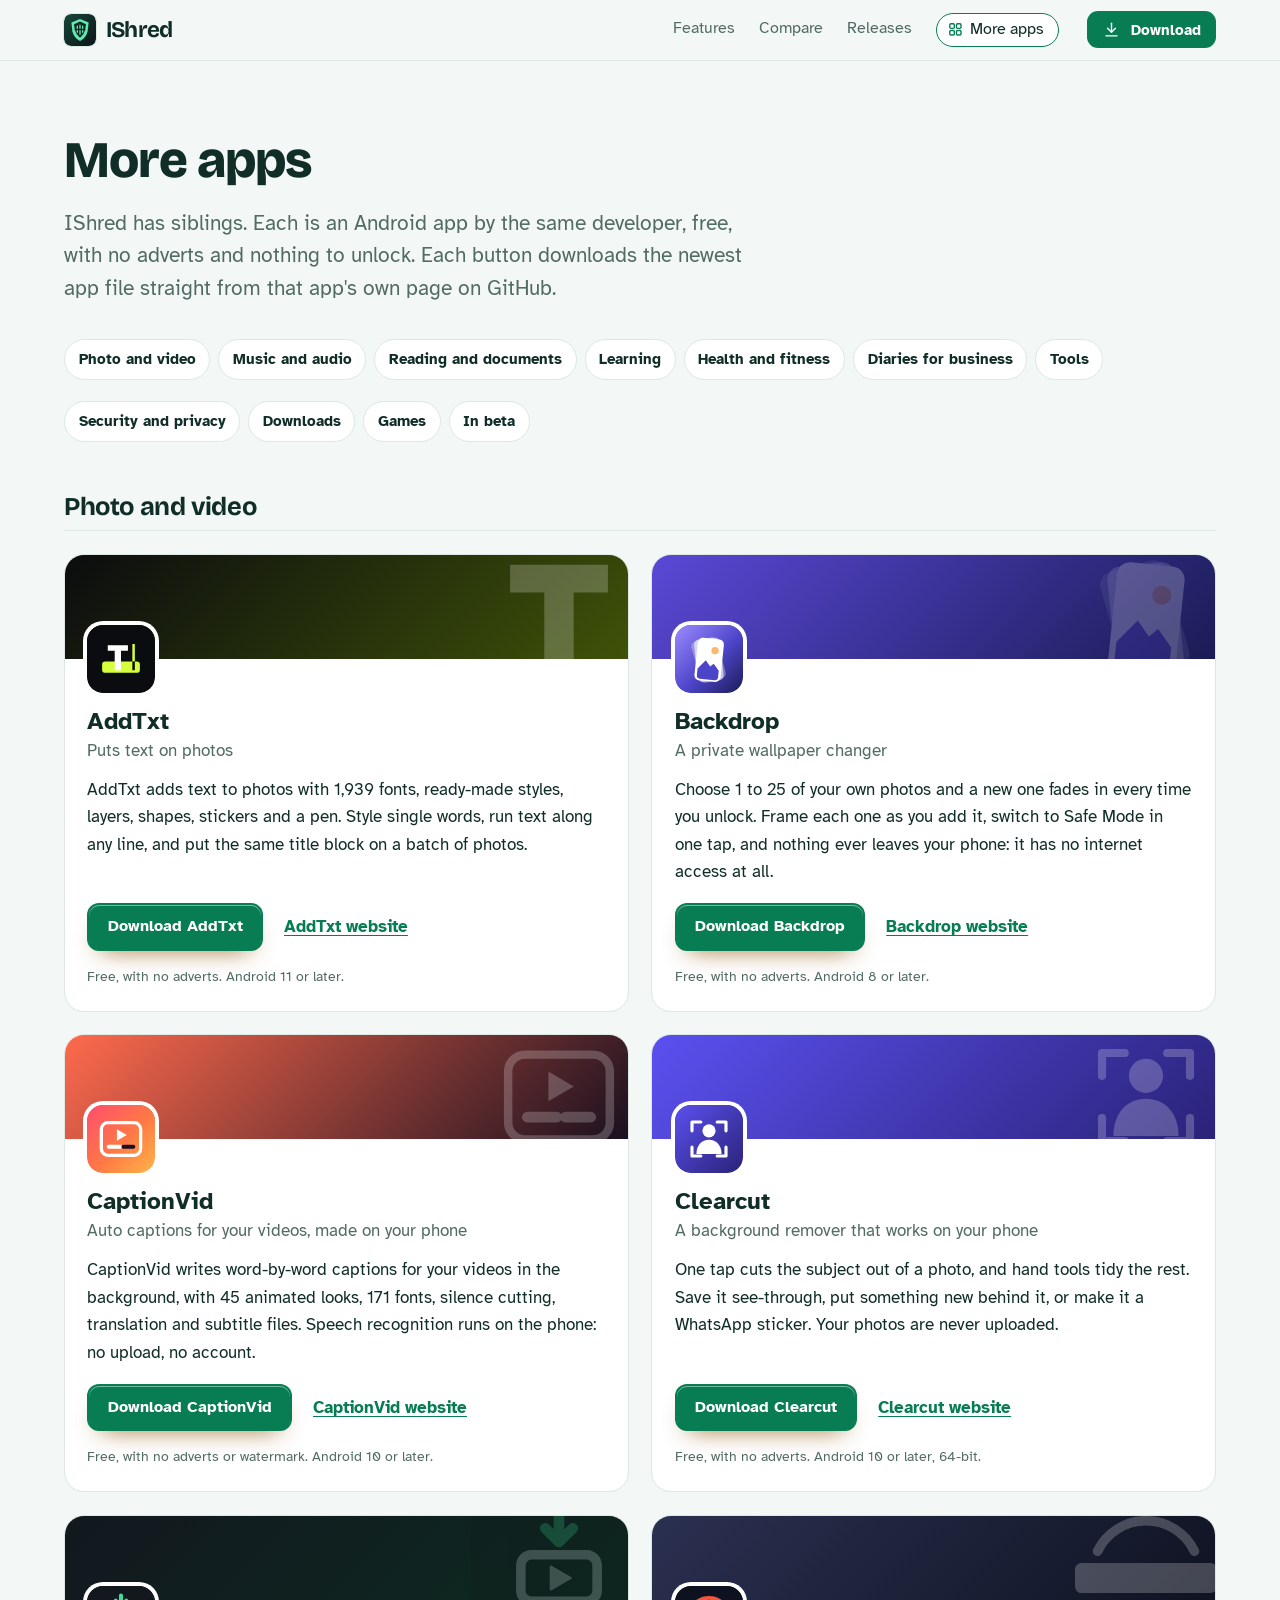
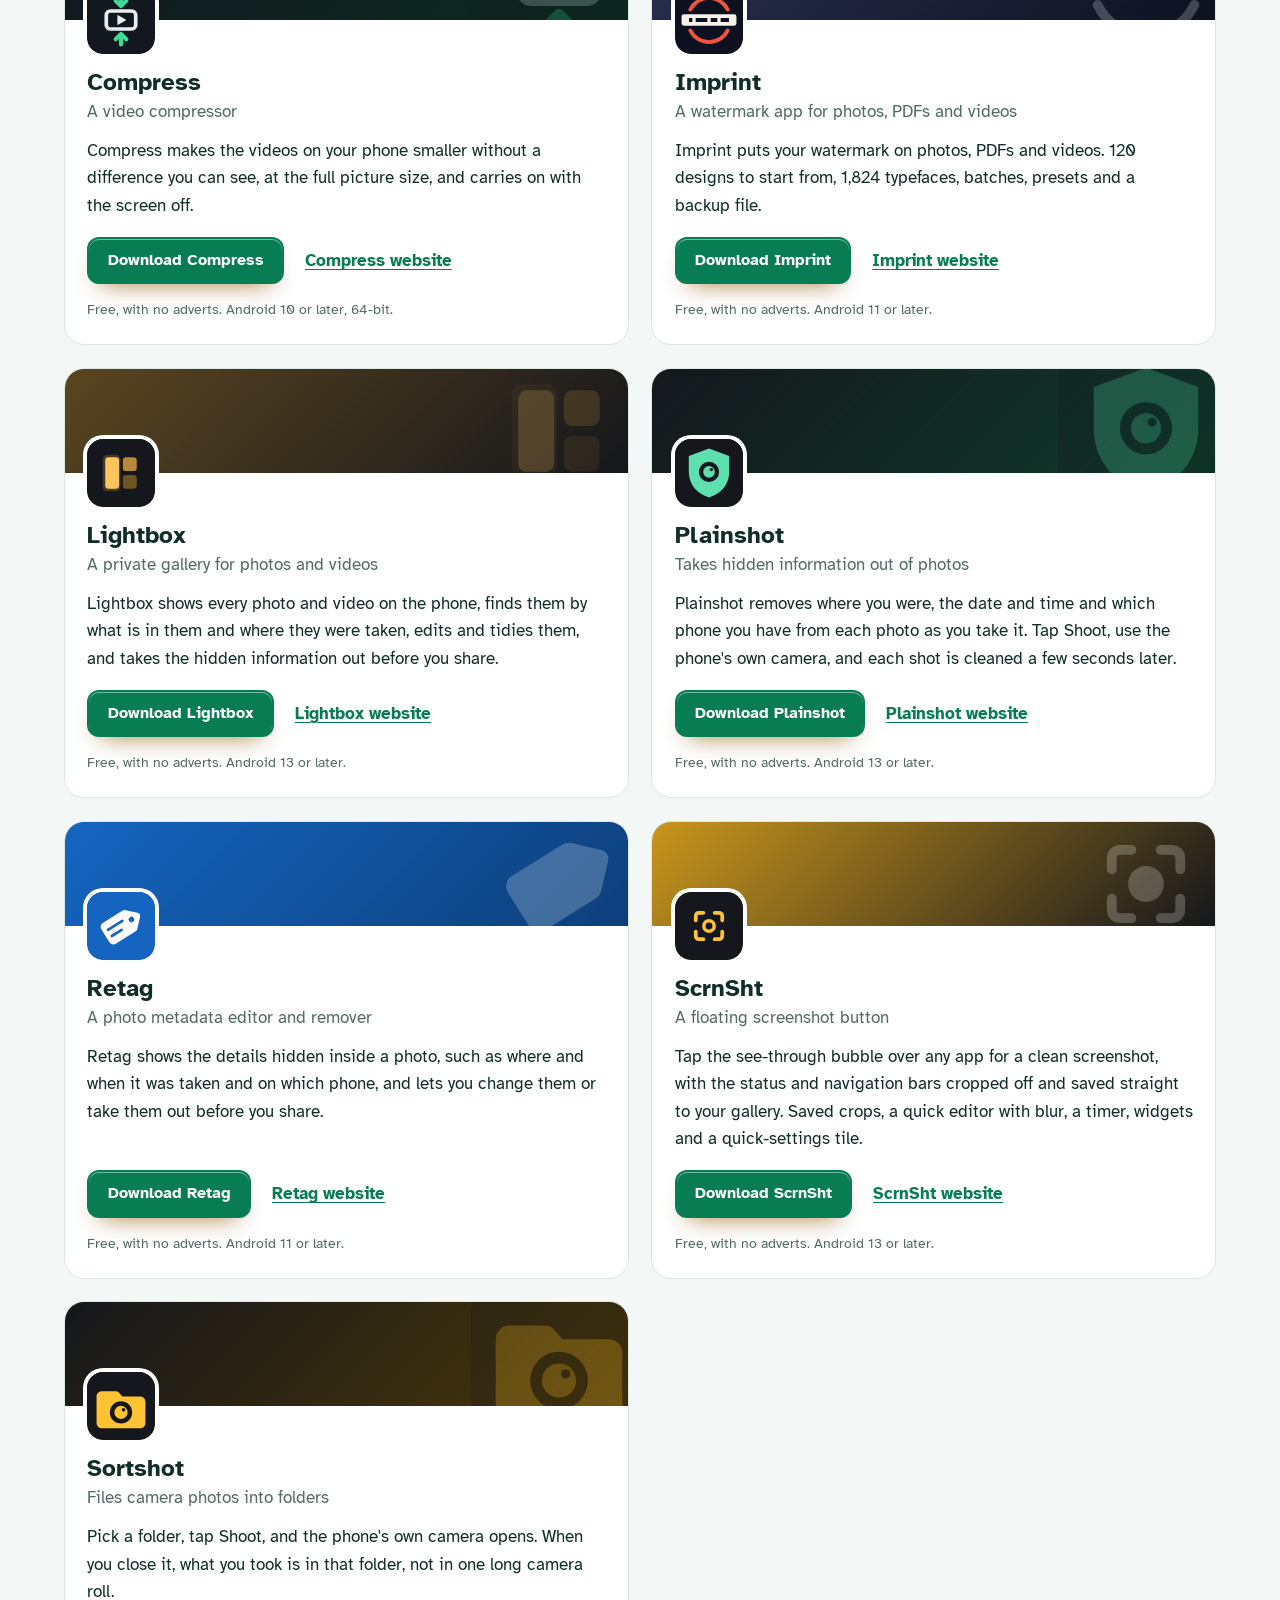
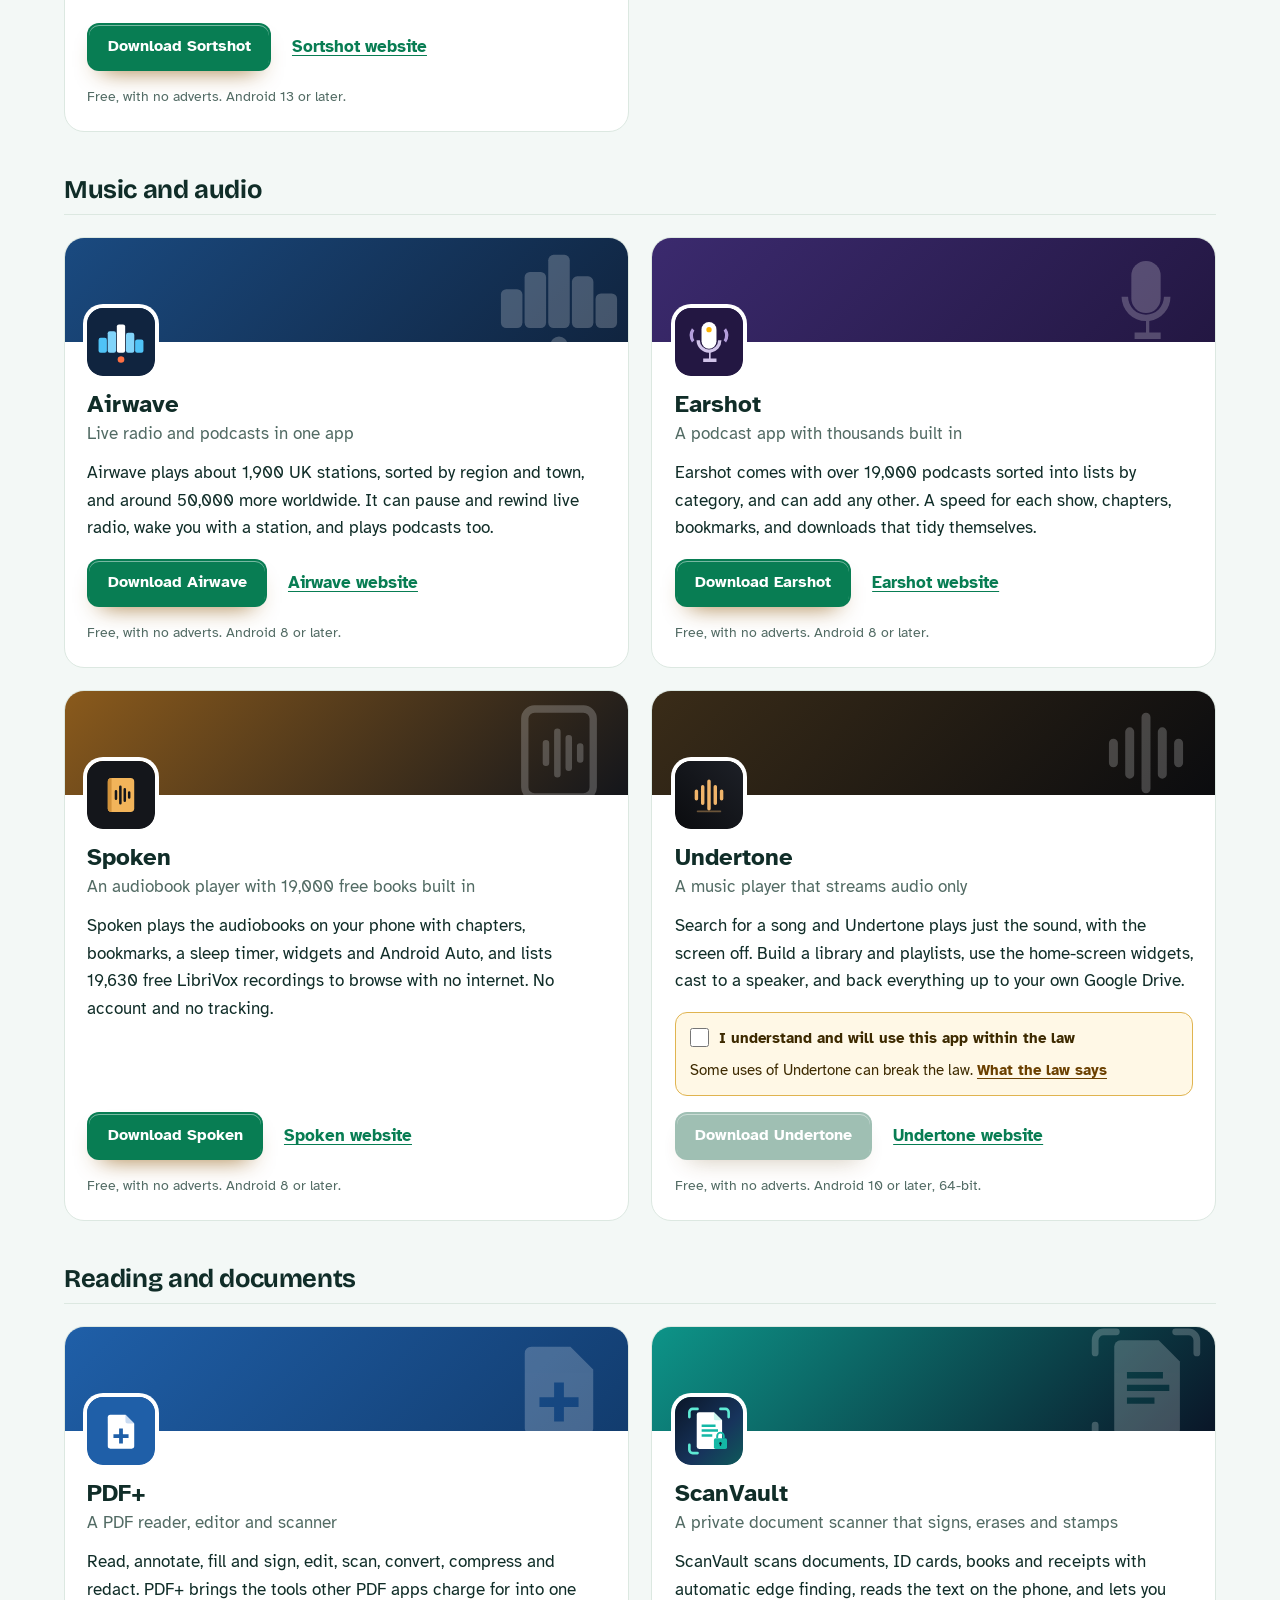
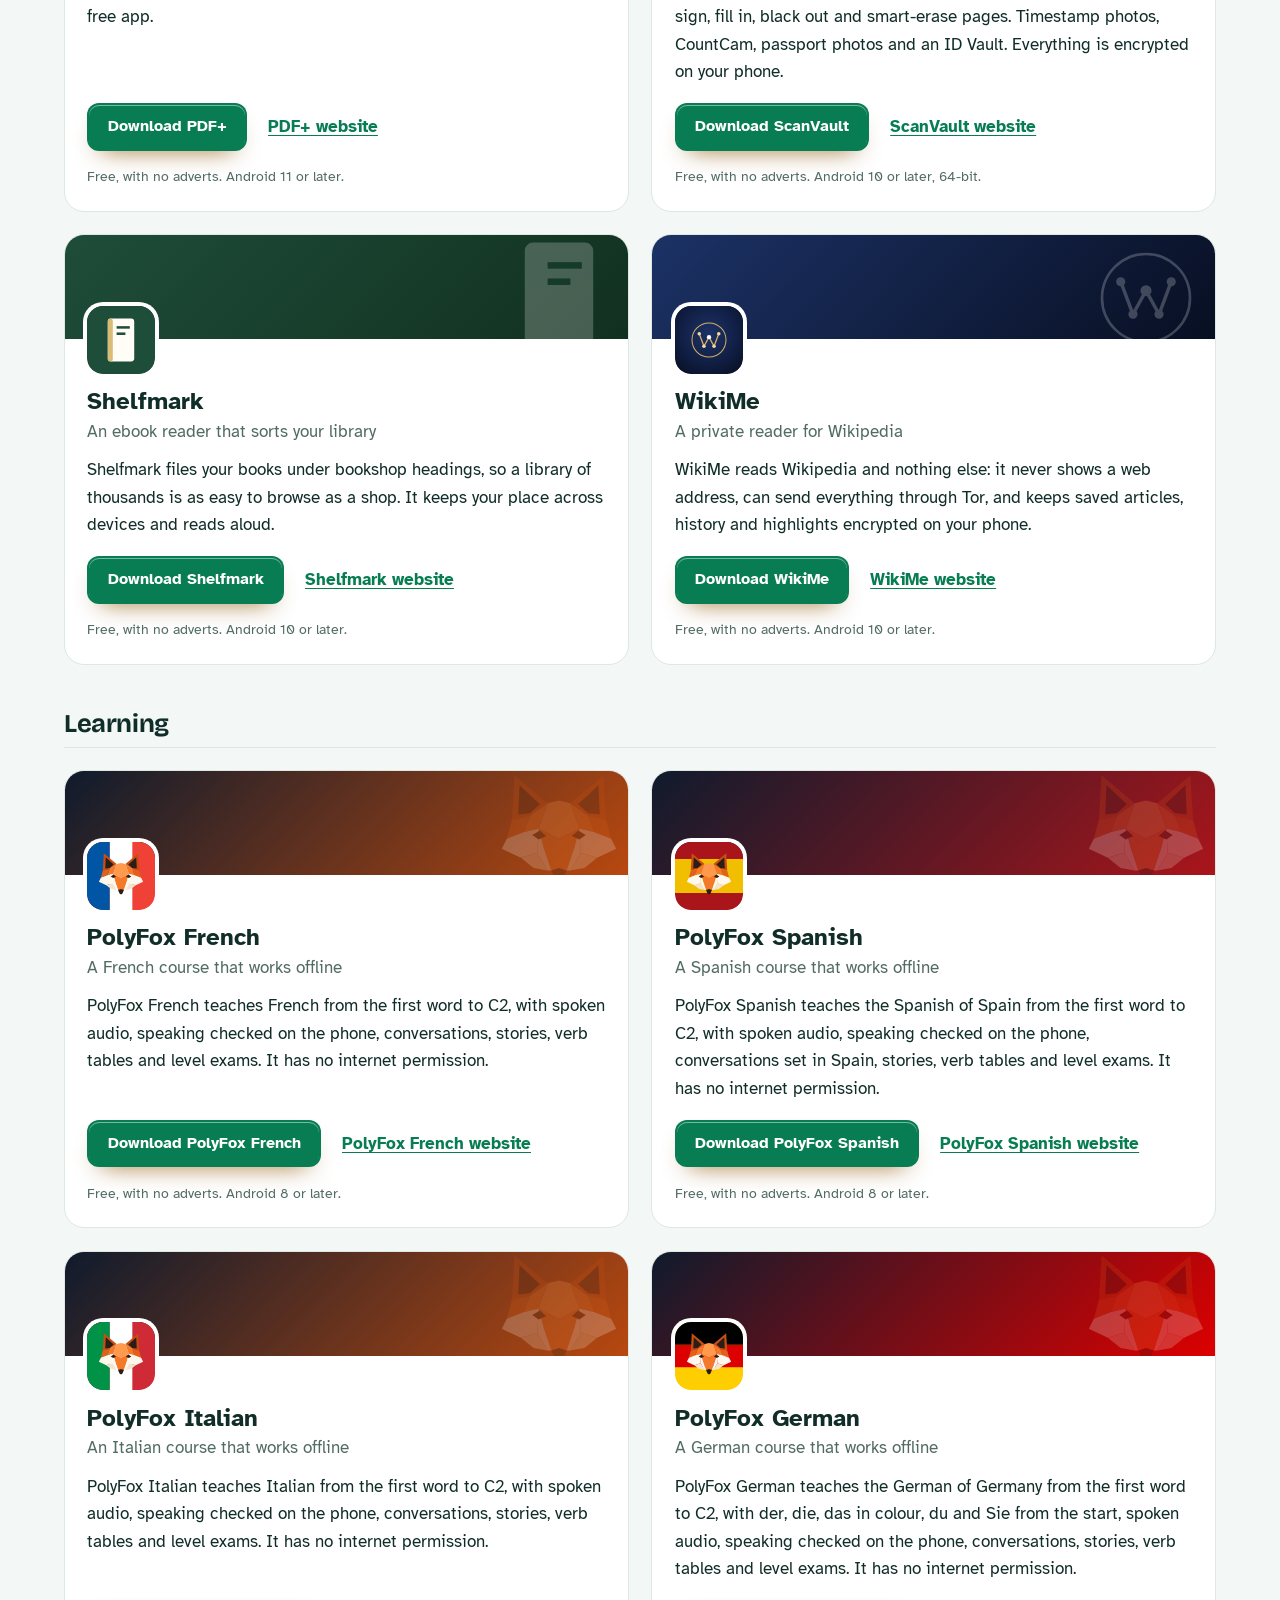
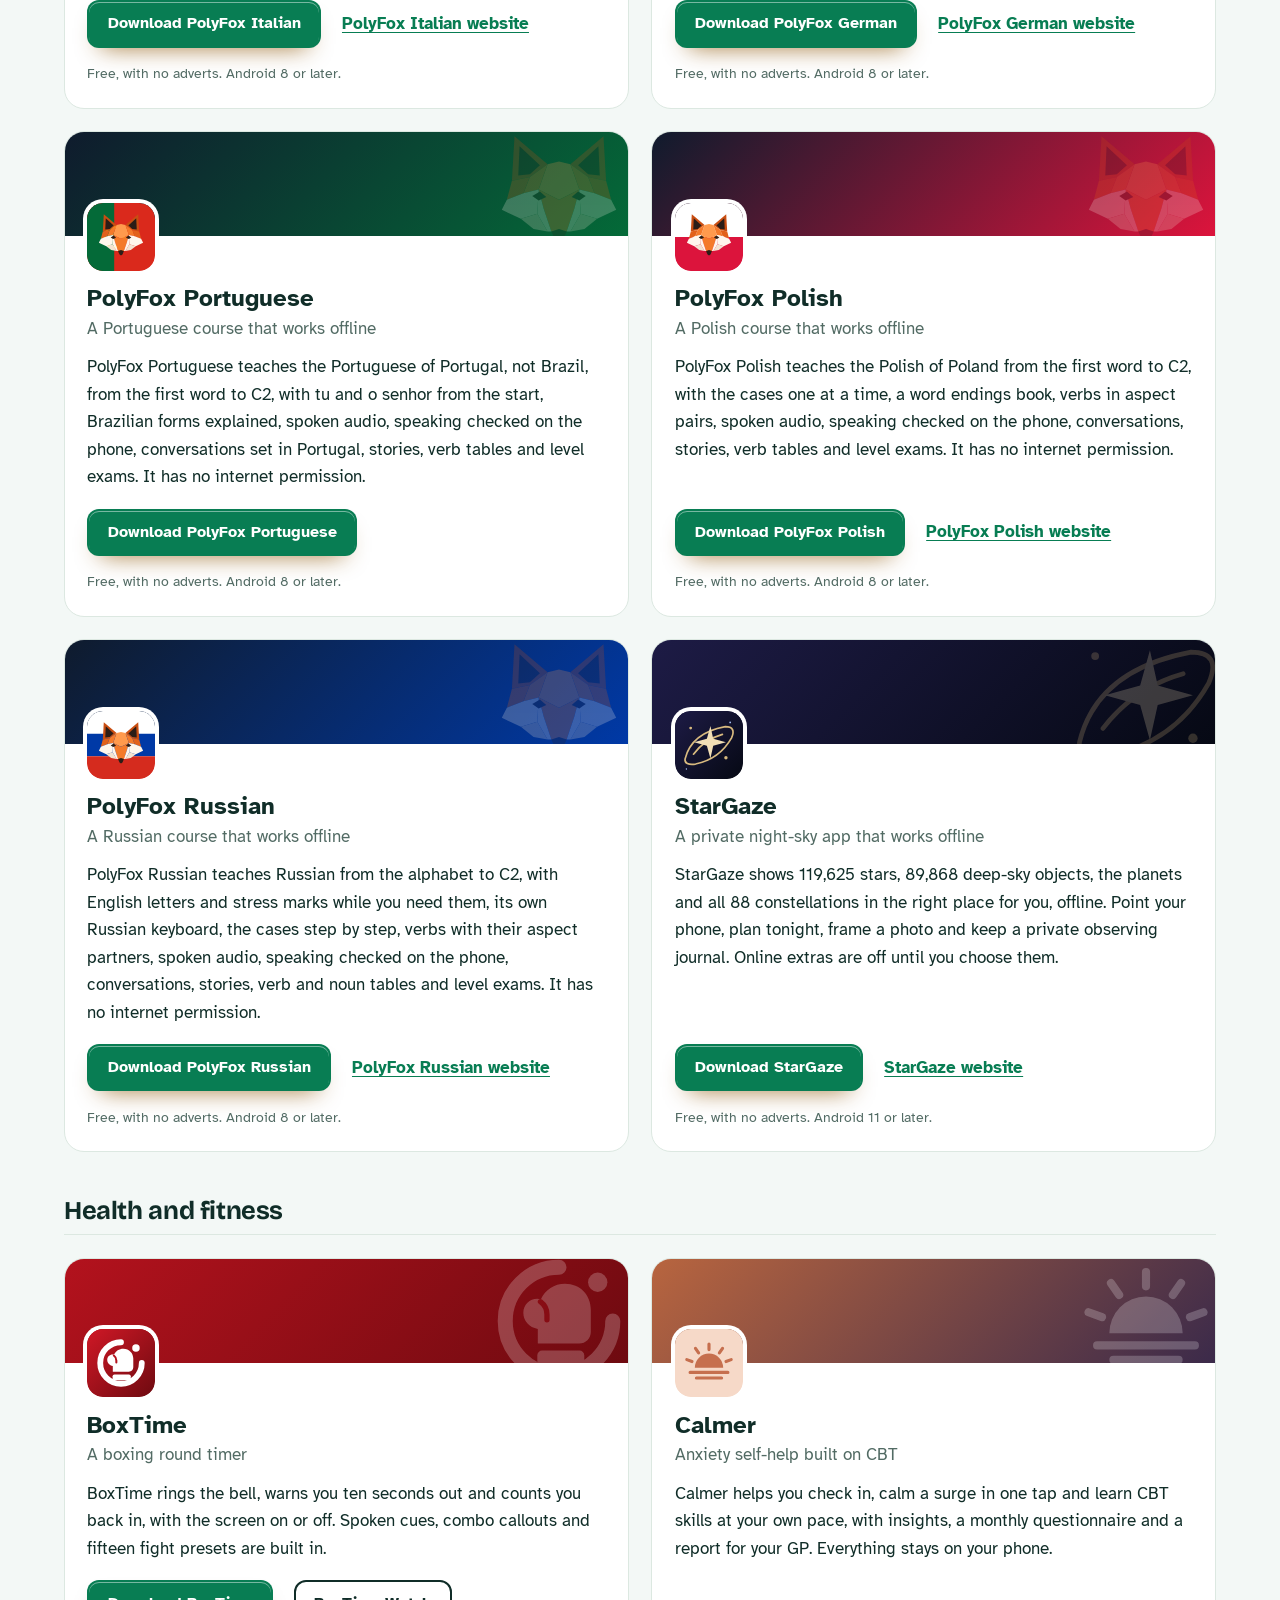
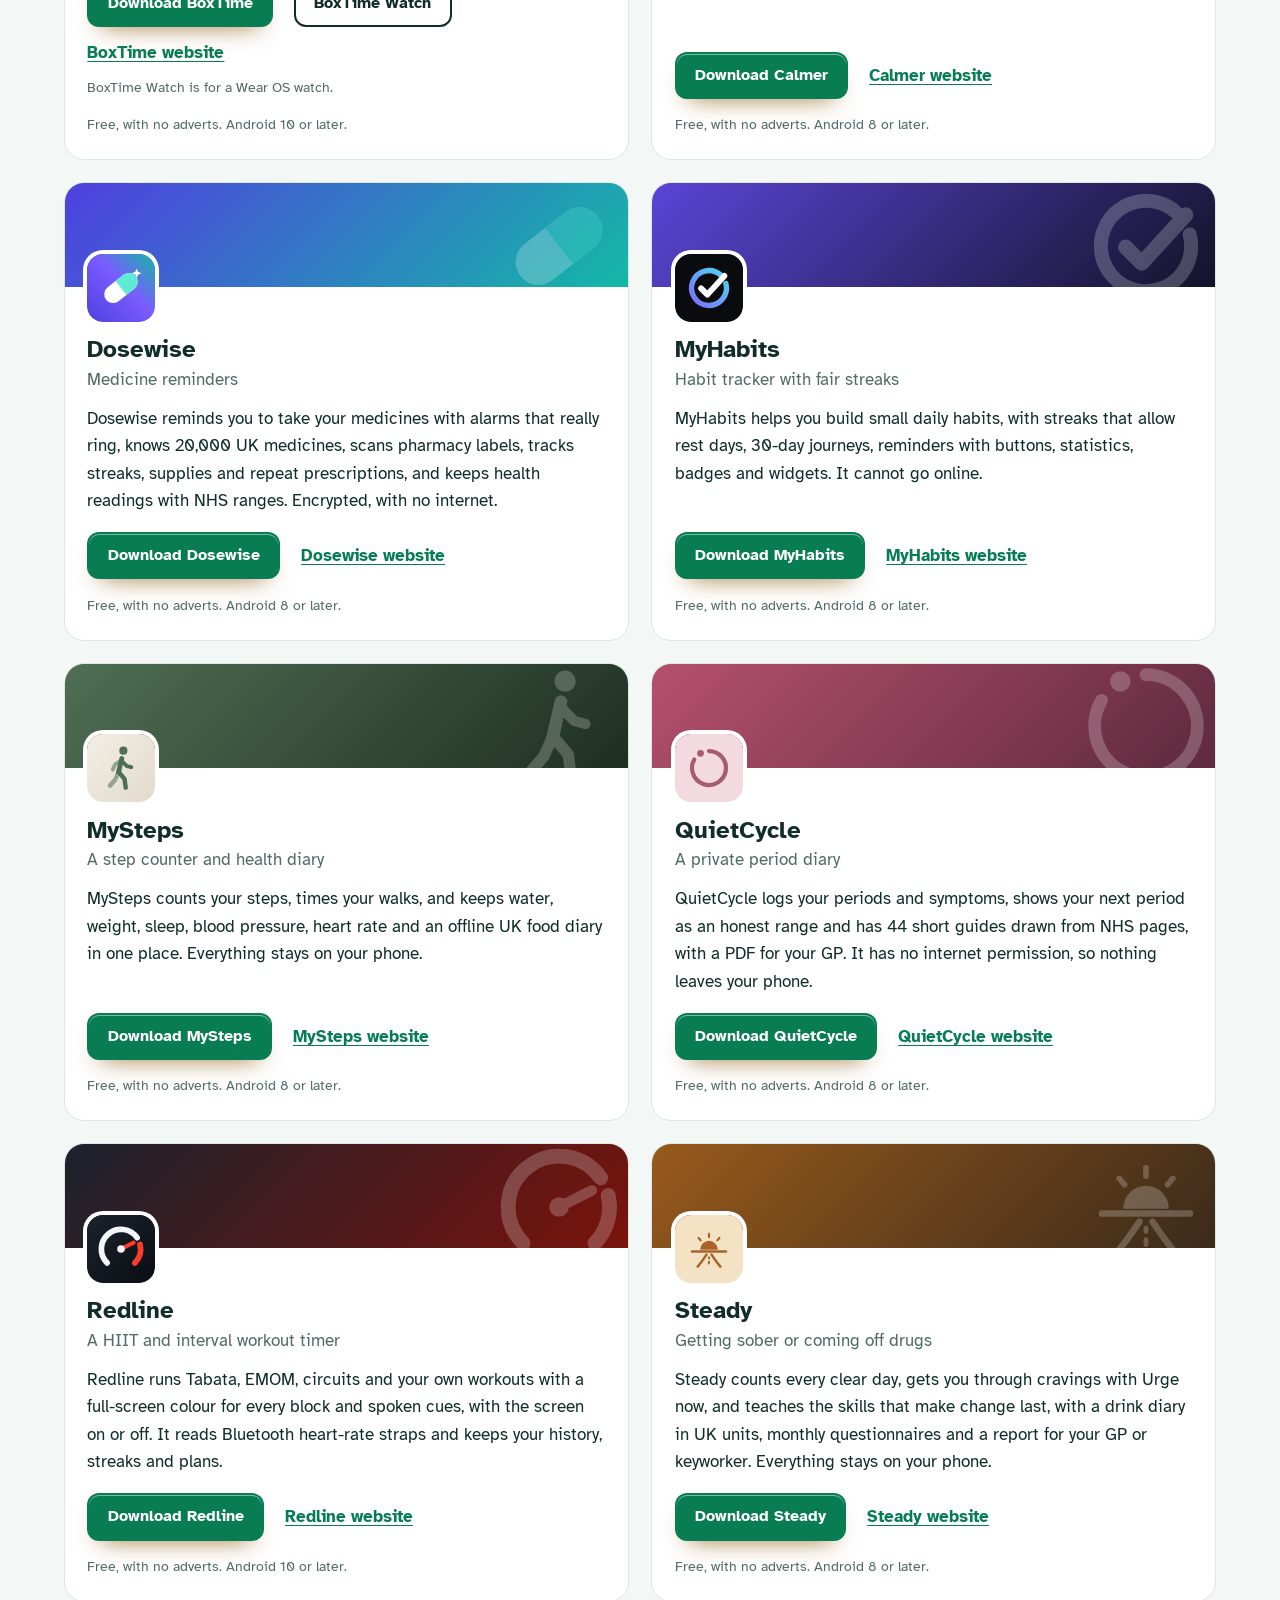
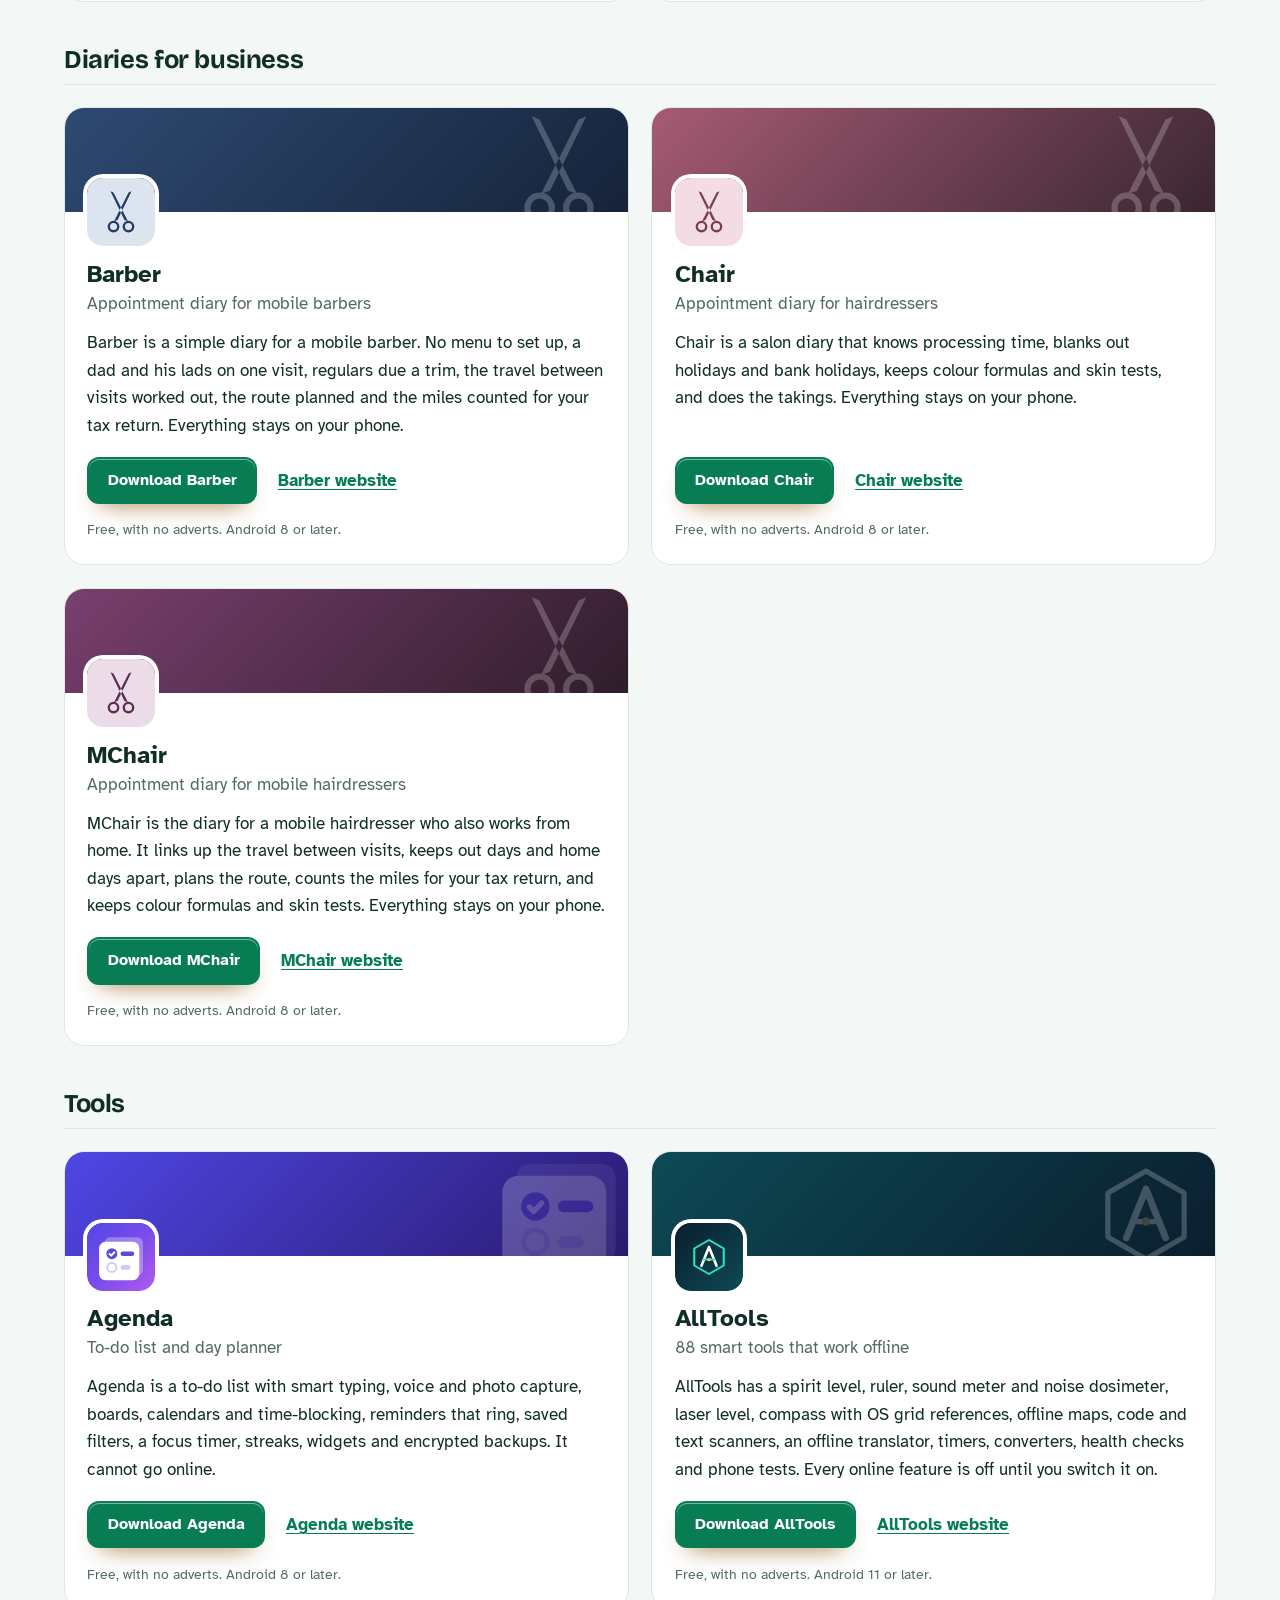
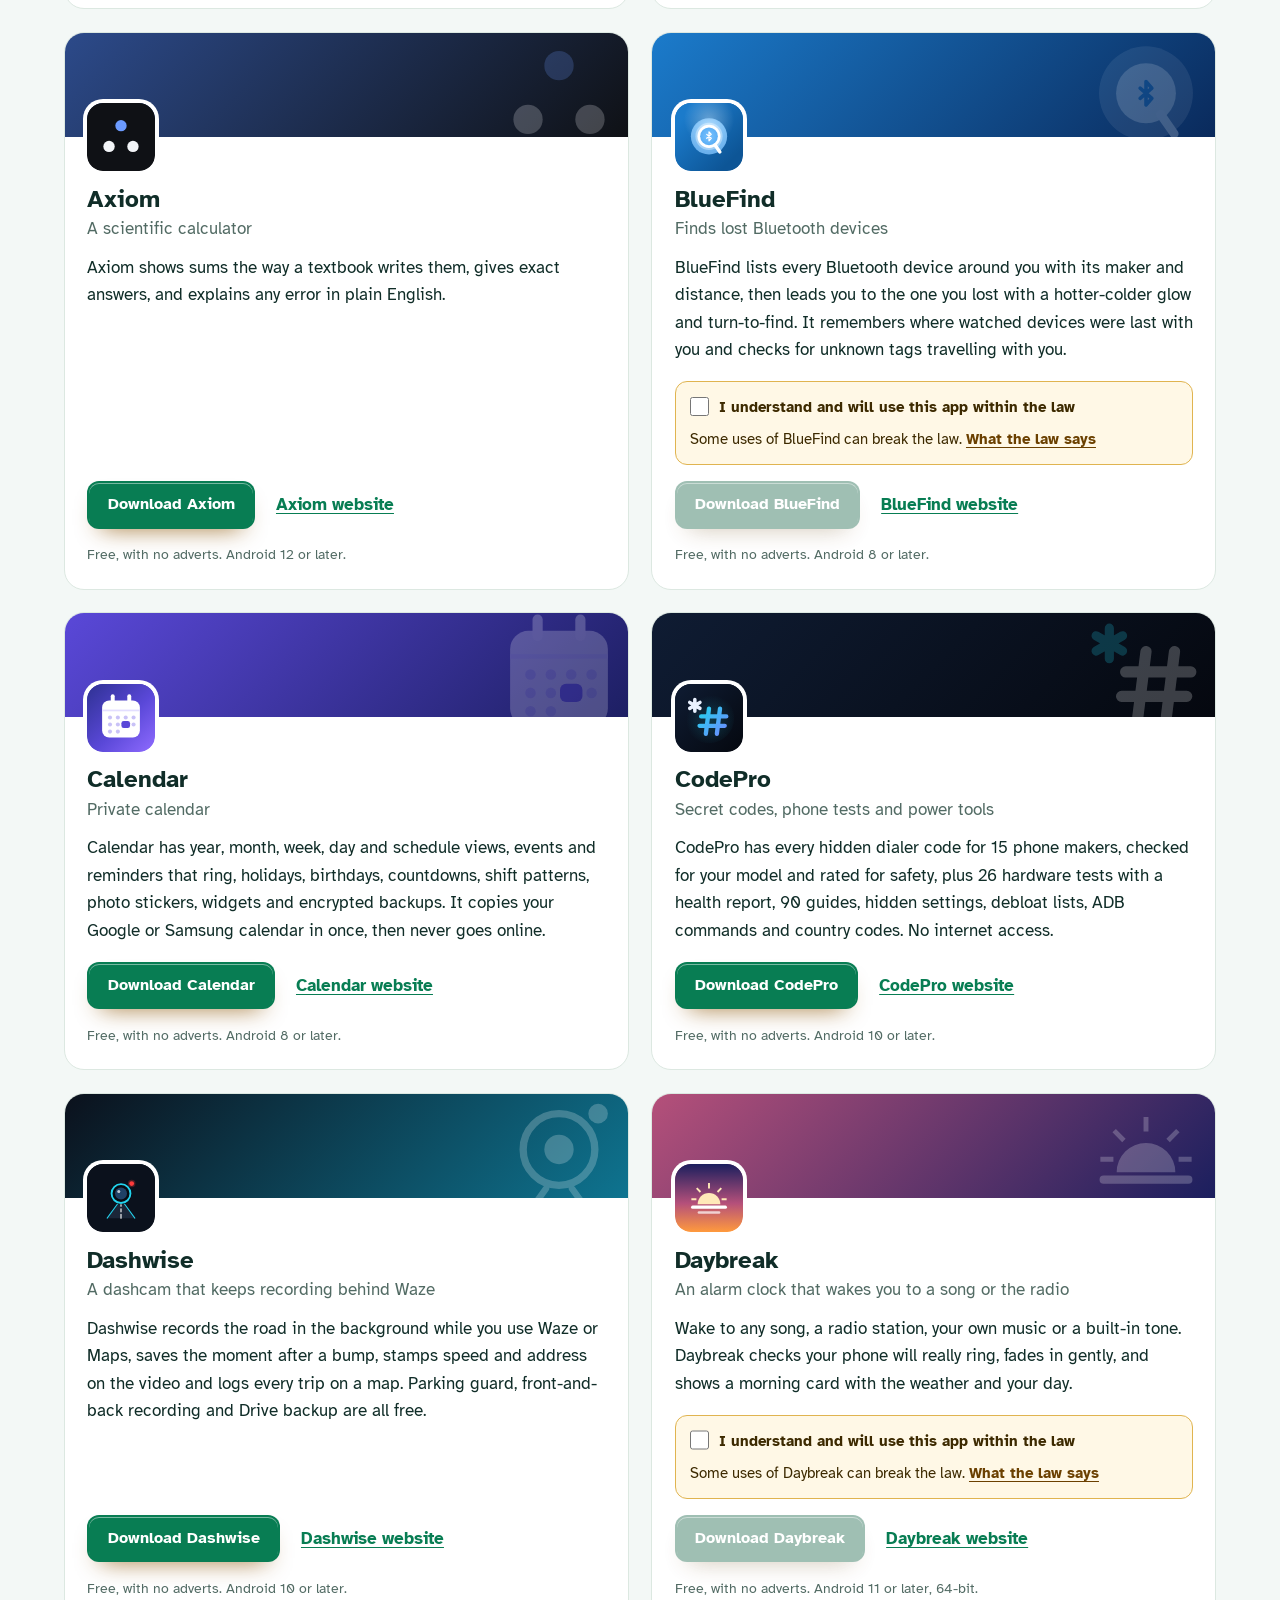
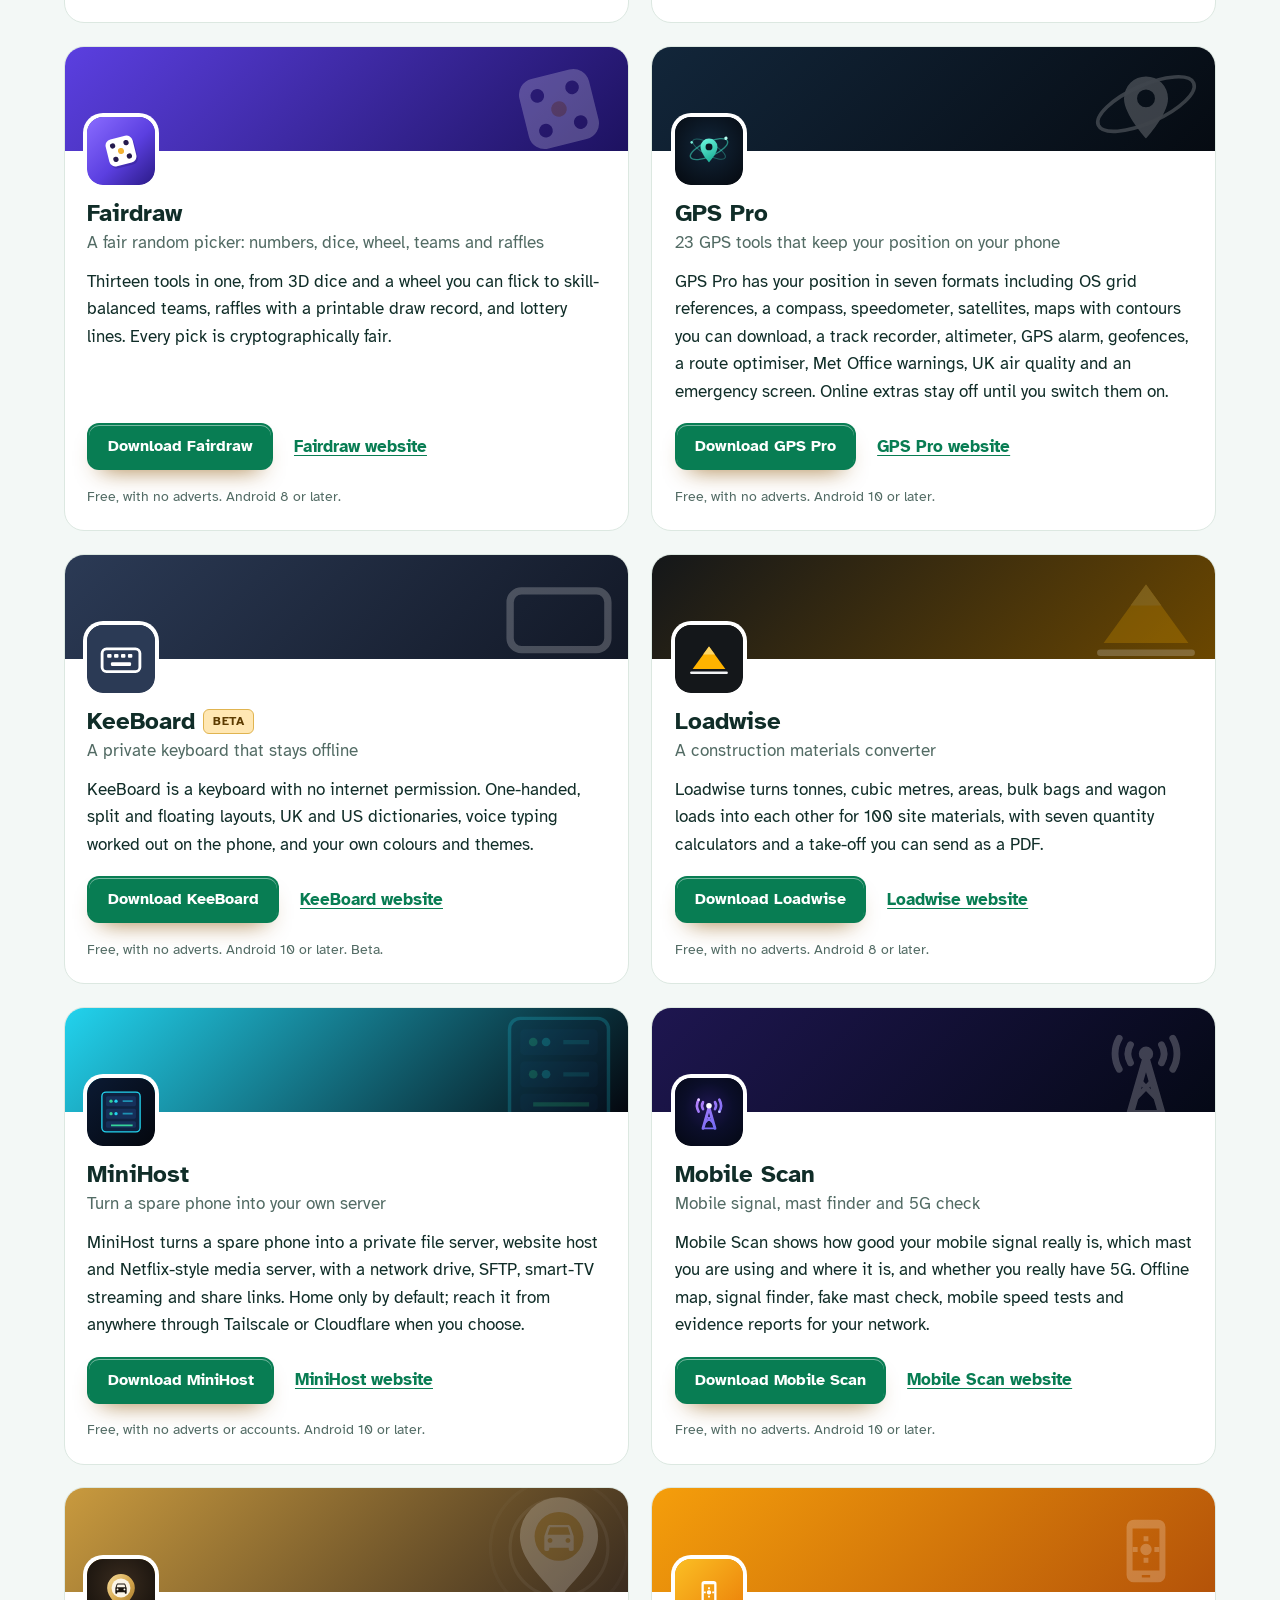
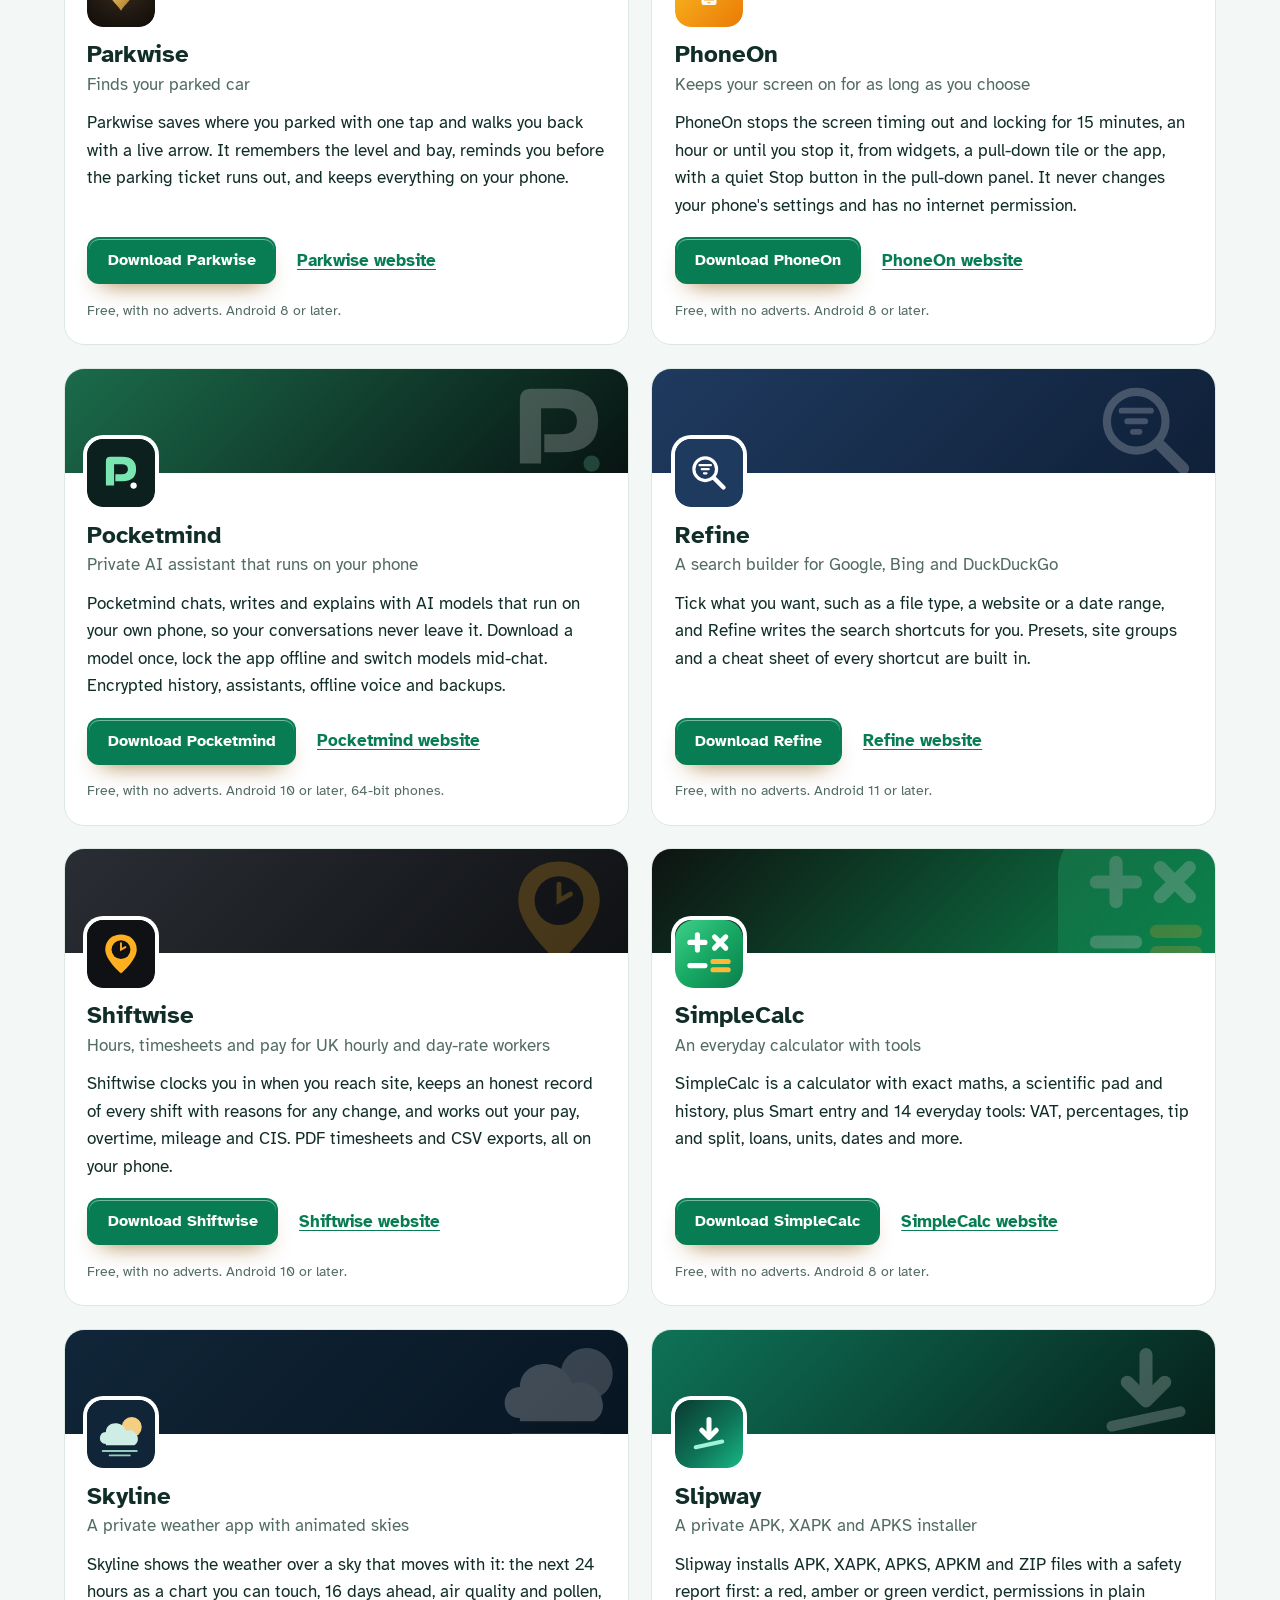
==== commit 14c24699: "More apps: add AllTools" ====
--- a/more-apps.html
+++ b/more-apps.html
@@ -4,7 +4,7 @@
 <meta charset="utf-8">
 <meta name="viewport" content="width=device-width, initial-scale=1">
 <title>More free Android apps from the maker of IShred</title>
-<meta name="description" content="All 93 free Android apps from the maker of IShred, in one list by category, each with its download and a link to its website.">
+<meta name="description" content="All 94 free Android apps from the maker of IShred, in one list by category, each with its download and a link to its website.">
 <meta name="author" content="Jonathan Jackson">
 <link rel="canonical" href="https://customgpter.github.io/ishred/more-apps.html">
 <meta name="theme-color" content="#f3f8f6" media="(prefers-color-scheme: light)">
@@ -12,7 +12,7 @@
 <meta property="og:type" content="website">
 <meta property="og:site_name" content="IShred">
 <meta property="og:title" content="More free Android apps from the maker of IShred">
-<meta property="og:description" content="All 93 free Android apps from the maker of IShred, in one list by category, each with its download and a link to its website.">
+<meta property="og:description" content="All 94 free Android apps from the maker of IShred, in one list by category, each with its download and a link to its website.">
 <meta property="og:url" content="https://customgpter.github.io/ishred/more-apps.html">
 <meta property="og:image" content="https://customgpter.github.io/ishred/assets/og.png">
 <meta property="og:image:width" content="1200">
@@ -26,7 +26,7 @@
 <link rel="preload" href="./assets/fonts/atkinson-hyperlegible-latin-400-normal.woff2" as="font" type="font/woff2" crossorigin>
 <link rel="stylesheet" href="./assets/site.css?v=1">
 <link rel="stylesheet" href="./assets/house.css?v=1">
-<script type="application/ld+json">{"@context":"https://schema.org","@type":"ItemList","name":"Apps from the maker of IShred","url":"https://customgpter.github.io/ishred/more-apps.html","itemListElement":[{"@type":"ListItem","position":1,"name":"AddTxt","url":"https://customgpter.github.io/addtxt/"},{"@type":"ListItem","position":2,"name":"Backdrop","url":"https://customgpter.github.io/backdrop/"},{"@type":"ListItem","position":3,"name":"CaptionVid","url":"https://customgpter.github.io/captionvid/"},{"@type":"ListItem","position":4,"name":"Clearcut","url":"https://customgpter.github.io/clearcut/"},{"@type":"ListItem","position":5,"name":"Compress","url":"https://customgpter.github.io/compress/"},{"@type":"ListItem","position":6,"name":"Imprint","url":"https://customgpter.github.io/imprint/"},{"@type":"ListItem","position":7,"name":"Lightbox","url":"https://customgpter.github.io/lightbox/"},{"@type":"ListItem","position":8,"name":"Plainshot","url":"https://customgpter.github.io/plainshot/"},{"@type":"ListItem","position":9,"name":"Retag","url":"https://customgpter.github.io/retag/"},{"@type":"ListItem","position":10,"name":"ScrnSht","url":"https://customgpter.github.io/scrnsht/"},{"@type":"ListItem","position":11,"name":"Sortshot","url":"https://customgpter.github.io/sortshot/"},{"@type":"ListItem","position":12,"name":"Airwave","url":"https://customgpter.github.io/airwave/"},{"@type":"ListItem","position":13,"name":"Earshot","url":"https://customgpter.github.io/earshot/"},{"@type":"ListItem","position":14,"name":"Spoken","url":"https://customgpter.github.io/spoken/"},{"@type":"ListItem","position":15,"name":"Undertone","url":"https://customgpter.github.io/undertone/"},{"@type":"ListItem","position":16,"name":"PDF+","url":"https://customgpter.github.io/pdfplus/"},{"@type":"ListItem","position":17,"name":"ScanVault","url":"https://customgpter.github.io/scanvault/"},{"@type":"ListItem","position":18,"name":"Shelfmark","url":"https://customgpter.github.io/shelfmark/"},{"@type":"ListItem","position":19,"name":"WikiMe","url":"https://customgpter.github.io/wikime/"},{"@type":"ListItem","position":20,"name":"PolyFox French","url":"https://customgpter.github.io/polyfox/"},{"@type":"ListItem","position":21,"name":"PolyFox German","url":"https://customgpter.github.io/polyfox-german/"},{"@type":"ListItem","position":22,"name":"PolyFox Polish","url":"https://customgpter.github.io/polyfox-polish/"},{"@type":"ListItem","position":23,"name":"PolyFox Russian","url":"https://customgpter.github.io/polyfox-russian/"},{"@type":"ListItem","position":24,"name":"StarGaze","url":"https://customgpter.github.io/stargaze/"},{"@type":"ListItem","position":25,"name":"BoxTime","url":"https://customgpter.github.io/boxtime/"},{"@type":"ListItem","position":26,"name":"Calmer","url":"https://customgpter.github.io/calmer/"},{"@type":"ListItem","position":27,"name":"Dosewise","url":"https://customgpter.github.io/dosewise/"},{"@type":"ListItem","position":28,"name":"MyHabits","url":"https://customgpter.github.io/myhabits/"},{"@type":"ListItem","position":29,"name":"MySteps","url":"https://customgpter.github.io/mysteps/"},{"@type":"ListItem","position":30,"name":"QuietCycle","url":"https://customgpter.github.io/quietcycle/"},{"@type":"ListItem","position":31,"name":"Redline","url":"https://customgpter.github.io/redline/"},{"@type":"ListItem","position":32,"name":"Steady","url":"https://customgpter.github.io/steady/"},{"@type":"ListItem","position":33,"name":"Barber","url":"https://customgpter.github.io/barber/"},{"@type":"ListItem","position":34,"name":"Chair","url":"https://customgpter.github.io/chair/"},{"@type":"ListItem","position":35,"name":"MChair","url":"https://customgpter.github.io/mchair/"},{"@type":"ListItem","position":36,"name":"Agenda","url":"https://customgpter.github.io/agenda/"},{"@type":"ListItem","position":37,"name":"Axiom","url":"https://customgpter.github.io/axiom/"},{"@type":"ListItem","position":38,"name":"BlueFind","url":"https://customgpter.github.io/bluefind/"},{"@type":"ListItem","position":39,"name":"Calendar","url":"https://customgpter.github.io/calendar/"},{"@type":"ListItem","position":40,"name":"CodePro","url":"https://customgpter.github.io/codepro/"},{"@type":"ListItem","position":41,"name":"Dashwise","url":"https://customgpter.github.io/dashwise/"},{"@type":"ListItem","position":42,"name":"Daybreak","url":"https://customgpter.github.io/daybreak/"},{"@type":"ListItem","position":43,"name":"Fairdraw","url":"https://customgpter.github.io/fairdraw/"},{"@type":"ListItem","position":44,"name":"GPS Pro","url":"https://customgpter.github.io/gpspro/"},{"@type":"ListItem","position":45,"name":"KeeBoard","url":"https://customgpter.github.io/keeboard/"},{"@type":"ListItem","position":46,"name":"Loadwise","url":"https://customgpter.github.io/loadwise/"},{"@type":"ListItem","position":47,"name":"MiniHost","url":"https://customgpter.github.io/minihost/"},{"@type":"ListItem","position":48,"name":"Mobile Scan","url":"https://customgpter.github.io/mobilescan/"},{"@type":"ListItem","position":49,"name":"Parkwise","url":"https://customgpter.github.io/parkwise/"},{"@type":"ListItem","position":50,"name":"Pocketmind","url":"https://customgpter.github.io/pocketmind/"},{"@type":"ListItem","position":51,"name":"Refine","url":"https://customgpter.github.io/refine/"},{"@type":"ListItem","position":52,"name":"Shiftwise","url":"https://customgpter.github.io/shiftwise/"},{"@type":"ListItem","position":53,"name":"SimpleCalc","url":"https://customgpter.github.io/simplecalc/"},{"@type":"ListItem","position":54,"name":"Skyline","url":"https://customgpter.github.io/skyline/"},{"@type":"ListItem","position":55,"name":"Slipway","url":"https://customgpter.github.io/slipway/"},{"@type":"ListItem","position":56,"name":"Tagger","url":"https://customgpter.github.io/tagger/"},{"@type":"ListItem","position":57,"name":"TotalClean","url":"https://customgpter.github.io/totalclean/"},{"@type":"ListItem","position":58,"name":"TVLink","url":"https://customgpter.github.io/tvlink/"},{"@type":"ListItem","position":59,"name":"Unbox","url":"https://customgpter.github.io/unbox/"},{"@type":"ListItem","position":60,"name":"WhatsKeep","url":"https://customgpter.github.io/whatskeep/"},{"@type":"ListItem","position":61,"name":"WiFi Scan","url":"https://customgpter.github.io/wifiscan/"},{"@type":"ListItem","position":62,"name":"Auditly","url":"https://customgpter.github.io/auditly/"},{"@type":"ListItem","position":63,"name":"Backchannel","url":"https://customgpter.github.io/backchannel/"},{"@type":"ListItem","position":64,"name":"ENotes","url":"https://customgpter.github.io/enotes/"},{"@type":"ListItem","position":65,"name":"FindMe","url":"https://customgpter.github.io/findme/"},{"@type":"ListItem","position":66,"name":"iLock","url":"https://customgpter.github.io/ilock/"},{"@type":"ListItem","position":67,"name":"ImSafe","url":"https://customgpter.github.io/imsafe/"},{"@type":"ListItem","position":68,"name":"IShred","url":"https://customgpter.github.io/ishred/"},{"@type":"ListItem","position":69,"name":"LockBox","url":"https://customgpter.github.io/lockbox/"},{"@type":"ListItem","position":70,"name":"PassVault","url":"https://customgpter.github.io/passvault/"},{"@type":"ListItem","position":71,"name":"SpyFind","url":"https://customgpter.github.io/spyfind/"},{"@type":"ListItem","position":72,"name":"TextWipe","url":"https://customgpter.github.io/textwipe/"},{"@type":"ListItem","position":73,"name":"Tracewire","url":"https://customgpter.github.io/tracewire/"},{"@type":"ListItem","position":74,"name":"Vigil","url":"https://customgpter.github.io/vigil/"},{"@type":"ListItem","position":75,"name":"Grab","url":"https://customgpter.github.io/grab/"},{"@type":"ListItem","position":76,"name":"Swarm","url":"https://customgpter.github.io/swarm/"},{"@type":"ListItem","position":77,"name":"Plane Games","url":"https://customgpter.github.io/plane-games/"},{"@type":"ListItem","position":78,"name":"Ninefold","url":"https://customgpter.github.io/ninefold/"},{"@type":"ListItem","position":79,"name":"Cubewise","url":"https://customgpter.github.io/cubewise/"},{"@type":"ListItem","position":80,"name":"Tilewise","url":"https://customgpter.github.io/tilewise/"},{"@type":"ListItem","position":81,"name":"Letterwise","url":"https://customgpter.github.io/letterwise/"},{"@type":"ListItem","position":82,"name":"Kingside","url":"https://customgpter.github.io/kingside/"},{"@type":"ListItem","position":83,"name":"Deckhand","url":"https://customgpter.github.io/deckhand/"},{"@type":"ListItem","position":84,"name":"SNESForge","url":"https://customgpter.github.io/snesforge/"},{"@type":"ListItem","position":85,"name":"Fame Boy","url":"https://customgpter.github.io/fameboy/"},{"@type":"ListItem","position":86,"name":"PSPPro","url":"https://customgpter.github.io/psppro/"},{"@type":"ListItem","position":87,"name":"MegaGen","url":"https://customgpter.github.io/megagen/"},{"@type":"ListItem","position":88,"name":"QVR","url":"https://customgpter.github.io/qvr/"},{"@type":"ListItem","position":89,"name":"QVR Watch","url":"https://customgpter.github.io/qvr-watch/"},{"@type":"ListItem","position":90,"name":"QVRLite","url":"https://customgpter.github.io/qvrlite/"},{"@type":"ListItem","position":91,"name":"Onionz","url":"https://customgpter.github.io/onionz/"},{"@type":"ListItem","position":92,"name":"OnionzWeb","url":"https://customgpter.github.io/onionzweb/"}]}</script>
+<script type="application/ld+json">{"@context":"https://schema.org","@type":"ItemList","name":"Apps from the maker of IShred","url":"https://customgpter.github.io/ishred/more-apps.html","itemListElement":[{"@type":"ListItem","position":1,"name":"AddTxt","url":"https://customgpter.github.io/addtxt/"},{"@type":"ListItem","position":2,"name":"Backdrop","url":"https://customgpter.github.io/backdrop/"},{"@type":"ListItem","position":3,"name":"CaptionVid","url":"https://customgpter.github.io/captionvid/"},{"@type":"ListItem","position":4,"name":"Clearcut","url":"https://customgpter.github.io/clearcut/"},{"@type":"ListItem","position":5,"name":"Compress","url":"https://customgpter.github.io/compress/"},{"@type":"ListItem","position":6,"name":"Imprint","url":"https://customgpter.github.io/imprint/"},{"@type":"ListItem","position":7,"name":"Lightbox","url":"https://customgpter.github.io/lightbox/"},{"@type":"ListItem","position":8,"name":"Plainshot","url":"https://customgpter.github.io/plainshot/"},{"@type":"ListItem","position":9,"name":"Retag","url":"https://customgpter.github.io/retag/"},{"@type":"ListItem","position":10,"name":"ScrnSht","url":"https://customgpter.github.io/scrnsht/"},{"@type":"ListItem","position":11,"name":"Sortshot","url":"https://customgpter.github.io/sortshot/"},{"@type":"ListItem","position":12,"name":"Airwave","url":"https://customgpter.github.io/airwave/"},{"@type":"ListItem","position":13,"name":"Earshot","url":"https://customgpter.github.io/earshot/"},{"@type":"ListItem","position":14,"name":"Spoken","url":"https://customgpter.github.io/spoken/"},{"@type":"ListItem","position":15,"name":"Undertone","url":"https://customgpter.github.io/undertone/"},{"@type":"ListItem","position":16,"name":"PDF+","url":"https://customgpter.github.io/pdfplus/"},{"@type":"ListItem","position":17,"name":"ScanVault","url":"https://customgpter.github.io/scanvault/"},{"@type":"ListItem","position":18,"name":"Shelfmark","url":"https://customgpter.github.io/shelfmark/"},{"@type":"ListItem","position":19,"name":"WikiMe","url":"https://customgpter.github.io/wikime/"},{"@type":"ListItem","position":20,"name":"PolyFox French","url":"https://customgpter.github.io/polyfox/"},{"@type":"ListItem","position":21,"name":"PolyFox German","url":"https://customgpter.github.io/polyfox-german/"},{"@type":"ListItem","position":22,"name":"PolyFox Polish","url":"https://customgpter.github.io/polyfox-polish/"},{"@type":"ListItem","position":23,"name":"PolyFox Russian","url":"https://customgpter.github.io/polyfox-russian/"},{"@type":"ListItem","position":24,"name":"StarGaze","url":"https://customgpter.github.io/stargaze/"},{"@type":"ListItem","position":25,"name":"BoxTime","url":"https://customgpter.github.io/boxtime/"},{"@type":"ListItem","position":26,"name":"Calmer","url":"https://customgpter.github.io/calmer/"},{"@type":"ListItem","position":27,"name":"Dosewise","url":"https://customgpter.github.io/dosewise/"},{"@type":"ListItem","position":28,"name":"MyHabits","url":"https://customgpter.github.io/myhabits/"},{"@type":"ListItem","position":29,"name":"MySteps","url":"https://customgpter.github.io/mysteps/"},{"@type":"ListItem","position":30,"name":"QuietCycle","url":"https://customgpter.github.io/quietcycle/"},{"@type":"ListItem","position":31,"name":"Redline","url":"https://customgpter.github.io/redline/"},{"@type":"ListItem","position":32,"name":"Steady","url":"https://customgpter.github.io/steady/"},{"@type":"ListItem","position":33,"name":"Barber","url":"https://customgpter.github.io/barber/"},{"@type":"ListItem","position":34,"name":"Chair","url":"https://customgpter.github.io/chair/"},{"@type":"ListItem","position":35,"name":"MChair","url":"https://customgpter.github.io/mchair/"},{"@type":"ListItem","position":36,"name":"Agenda","url":"https://customgpter.github.io/agenda/"},{"@type":"ListItem","position":37,"name":"AllTools","url":"https://customgpter.github.io/alltools/"},{"@type":"ListItem","position":38,"name":"Axiom","url":"https://customgpter.github.io/axiom/"},{"@type":"ListItem","position":39,"name":"BlueFind","url":"https://customgpter.github.io/bluefind/"},{"@type":"ListItem","position":40,"name":"Calendar","url":"https://customgpter.github.io/calendar/"},{"@type":"ListItem","position":41,"name":"CodePro","url":"https://customgpter.github.io/codepro/"},{"@type":"ListItem","position":42,"name":"Dashwise","url":"https://customgpter.github.io/dashwise/"},{"@type":"ListItem","position":43,"name":"Daybreak","url":"https://customgpter.github.io/daybreak/"},{"@type":"ListItem","position":44,"name":"Fairdraw","url":"https://customgpter.github.io/fairdraw/"},{"@type":"ListItem","position":45,"name":"GPS Pro","url":"https://customgpter.github.io/gpspro/"},{"@type":"ListItem","position":46,"name":"KeeBoard","url":"https://customgpter.github.io/keeboard/"},{"@type":"ListItem","position":47,"name":"Loadwise","url":"https://customgpter.github.io/loadwise/"},{"@type":"ListItem","position":48,"name":"MiniHost","url":"https://customgpter.github.io/minihost/"},{"@type":"ListItem","position":49,"name":"Mobile Scan","url":"https://customgpter.github.io/mobilescan/"},{"@type":"ListItem","position":50,"name":"Parkwise","url":"https://customgpter.github.io/parkwise/"},{"@type":"ListItem","position":51,"name":"Pocketmind","url":"https://customgpter.github.io/pocketmind/"},{"@type":"ListItem","position":52,"name":"Refine","url":"https://customgpter.github.io/refine/"},{"@type":"ListItem","position":53,"name":"Shiftwise","url":"https://customgpter.github.io/shiftwise/"},{"@type":"ListItem","position":54,"name":"SimpleCalc","url":"https://customgpter.github.io/simplecalc/"},{"@type":"ListItem","position":55,"name":"Skyline","url":"https://customgpter.github.io/skyline/"},{"@type":"ListItem","position":56,"name":"Slipway","url":"https://customgpter.github.io/slipway/"},{"@type":"ListItem","position":57,"name":"Tagger","url":"https://customgpter.github.io/tagger/"},{"@type":"ListItem","position":58,"name":"TotalClean","url":"https://customgpter.github.io/totalclean/"},{"@type":"ListItem","position":59,"name":"TVLink","url":"https://customgpter.github.io/tvlink/"},{"@type":"ListItem","position":60,"name":"Unbox","url":"https://customgpter.github.io/unbox/"},{"@type":"ListItem","position":61,"name":"WhatsKeep","url":"https://customgpter.github.io/whatskeep/"},{"@type":"ListItem","position":62,"name":"WiFi Scan","url":"https://customgpter.github.io/wifiscan/"},{"@type":"ListItem","position":63,"name":"Auditly","url":"https://customgpter.github.io/auditly/"},{"@type":"ListItem","position":64,"name":"Backchannel","url":"https://customgpter.github.io/backchannel/"},{"@type":"ListItem","position":65,"name":"ENotes","url":"https://customgpter.github.io/enotes/"},{"@type":"ListItem","position":66,"name":"FindMe","url":"https://customgpter.github.io/findme/"},{"@type":"ListItem","position":67,"name":"iLock","url":"https://customgpter.github.io/ilock/"},{"@type":"ListItem","position":68,"name":"ImSafe","url":"https://customgpter.github.io/imsafe/"},{"@type":"ListItem","position":69,"name":"IShred","url":"https://customgpter.github.io/ishred/"},{"@type":"ListItem","position":70,"name":"LockBox","url":"https://customgpter.github.io/lockbox/"},{"@type":"ListItem","position":71,"name":"PassVault","url":"https://customgpter.github.io/passvault/"},{"@type":"ListItem","position":72,"name":"SpyFind","url":"https://customgpter.github.io/spyfind/"},{"@type":"ListItem","position":73,"name":"TextWipe","url":"https://customgpter.github.io/textwipe/"},{"@type":"ListItem","position":74,"name":"Tracewire","url":"https://customgpter.github.io/tracewire/"},{"@type":"ListItem","position":75,"name":"Vigil","url":"https://customgpter.github.io/vigil/"},{"@type":"ListItem","position":76,"name":"Grab","url":"https://customgpter.github.io/grab/"},{"@type":"ListItem","position":77,"name":"Swarm","url":"https://customgpter.github.io/swarm/"},{"@type":"ListItem","position":78,"name":"Plane Games","url":"https://customgpter.github.io/plane-games/"},{"@type":"ListItem","position":79,"name":"Ninefold","url":"https://customgpter.github.io/ninefold/"},{"@type":"ListItem","position":80,"name":"Cubewise","url":"https://customgpter.github.io/cubewise/"},{"@type":"ListItem","position":81,"name":"Tilewise","url":"https://customgpter.github.io/tilewise/"},{"@type":"ListItem","position":82,"name":"Letterwise","url":"https://customgpter.github.io/letterwise/"},{"@type":"ListItem","position":83,"name":"Kingside","url":"https://customgpter.github.io/kingside/"},{"@type":"ListItem","position":84,"name":"Deckhand","url":"https://customgpter.github.io/deckhand/"},{"@type":"ListItem","position":85,"name":"SNESForge","url":"https://customgpter.github.io/snesforge/"},{"@type":"ListItem","position":86,"name":"Fame Boy","url":"https://customgpter.github.io/fameboy/"},{"@type":"ListItem","position":87,"name":"PSPPro","url":"https://customgpter.github.io/psppro/"},{"@type":"ListItem","position":88,"name":"MegaGen","url":"https://customgpter.github.io/megagen/"},{"@type":"ListItem","position":89,"name":"QVR","url":"https://customgpter.github.io/qvr/"},{"@type":"ListItem","position":90,"name":"QVR Watch","url":"https://customgpter.github.io/qvr-watch/"},{"@type":"ListItem","position":91,"name":"QVRLite","url":"https://customgpter.github.io/qvrlite/"},{"@type":"ListItem","position":92,"name":"Onionz","url":"https://customgpter.github.io/onionz/"},{"@type":"ListItem","position":93,"name":"OnionzWeb","url":"https://customgpter.github.io/onionzweb/"}]}</script>
 <link rel="stylesheet" href="./assets/apps-list.css?v=1">
 <script src="./assets/apps-list.js?v=1" defer></script>
 </head>
@@ -86,7 +86,7 @@
 <li class="mapp" style="--b:#7a3f6e;--b2:#2f1d2b"><div class="mapp-cover" aria-hidden="true"><svg viewBox="0 0 108 108"><g transform="translate(54 54) scale(1.25) translate(-54 -52)"><path fill="#fff" fill-rule="evenodd" d="M37 70.5a7.5 7.5 0 1 0 15 0a7.5 7.5 0 1 0-15 0zM40 70.5a4.5 4.5 0 1 0 9 0a4.5 4.5 0 1 0-9 0zM56 70.5a7.5 7.5 0 1 0 15 0a7.5 7.5 0 1 0-15 0zM59 70.5a4.5 4.5 0 1 0 9 0a4.5 4.5 0 1 0-9 0z"/><path fill="#fff" d="M45.2 63.6 49.6 62.2 67.4 25.6 63.6 27.2zM62.8 63.6 58.4 62.2 40.6 25.6 44.4 27.2z"/><circle cx="54" cy="49.8" r="1.8" fill="none"/></g></svg></div><div class="mapp-body"><svg class="mapp-icon" viewBox="0 0 108 108" aria-hidden="true"><rect width="108" height="108" rx="24" fill="#EBDCE8"/><g transform="translate(54 54) scale(1.25) translate(-54 -52)"><path fill="#5E2F55" fill-rule="evenodd" d="M37 70.5a7.5 7.5 0 1 0 15 0a7.5 7.5 0 1 0-15 0zM40 70.5a4.5 4.5 0 1 0 9 0a4.5 4.5 0 1 0-9 0zM56 70.5a7.5 7.5 0 1 0 15 0a7.5 7.5 0 1 0-15 0zM59 70.5a4.5 4.5 0 1 0 9 0a4.5 4.5 0 1 0-9 0z"/><path fill="#5E2F55" d="M45.2 63.6 49.6 62.2 67.4 25.6 63.6 27.2zM62.8 63.6 58.4 62.2 40.6 25.6 44.4 27.2z"/><circle cx="54" cy="49.8" r="1.8" fill="#EBDCE8"/></g></svg><h3>MChair</h3><p class="mapp-kind">Appointment diary for mobile hairdressers</p><p class="mapp-say">MChair is the diary for a mobile hairdresser who also works from home. It links up the travel between visits, keeps out days and home days apart, plans the route, counts the miles for your tax return, and keeps colour formulas and skin tests. Everything stays on your phone.</p><p class="mapp-go"><a class="button" href="https://github.com/CustomGPTer/mchair/releases/latest/download/MChair.apk">Download MChair</a><a class="mapp-site" href="https://customgpter.github.io/mchair/">MChair website</a></p><p class="mapp-needs">Free, with no adverts. Android 8 or later.</p></div></li></ul></div>
 <div class="mapps-group" role="group" aria-labelledby="apps-tools"><h2 class="mapps-cat" id="apps-tools">Tools</h2>
 <ul class="mapps"><li class="mapp" style="--b:#4f46e5;--b2:#2a1a6e"><div class="mapp-cover" aria-hidden="true"><svg viewBox="0 0 108 108"><g transform="translate(54 56) scale(1.45) translate(-52 -56)"><rect x="34" y="33" width="42" height="42" rx="6" fill="#fff" fill-opacity=".3"/><rect x="28" y="38" width="44" height="42" rx="7" fill="#fff" fill-opacity=".95"/><circle cx="42" cy="51" r="6" fill="#5b4bdb"/><path d="M39.4 51.2l1.9 1.9 3.4-3.6" stroke="#fff" stroke-width="2.2" fill="none" stroke-linecap="round" stroke-linejoin="round"/><rect x="51.5" y="48.5" width="15" height="5" rx="2.5" fill="#5b4bdb"/><circle cx="42" cy="66" r="5" fill="none" stroke="#cfc8f7" stroke-width="2"/><rect x="51.5" y="63.5" width="11" height="5" rx="2.5" fill="#cfc8f7"/></g></svg></div><div class="mapp-body"><svg class="mapp-icon" viewBox="0 0 108 108" aria-hidden="true"><defs><linearGradient id="i-agenda-agi" x1="0" y1="0" x2="1" y2="1"><stop offset="0" stop-color="#4f46e5"/><stop offset=".55" stop-color="#7c4deb"/><stop offset="1" stop-color="#b15cf0"/></linearGradient></defs><rect width="108" height="108" rx="24" fill="url(#i-agenda-agi)"/><g transform="translate(54 56) scale(1.45) translate(-52 -56)"><rect x="34" y="33" width="42" height="42" rx="6" fill="#fff" fill-opacity=".3"/><rect x="28" y="38" width="44" height="42" rx="7" fill="#fff"/><circle cx="42" cy="51" r="6" fill="#5b4bdb"/><path d="M39.4 51.2l1.9 1.9 3.4-3.6" stroke="#fff" stroke-width="2.2" fill="none" stroke-linecap="round" stroke-linejoin="round"/><rect x="51.5" y="48.5" width="15" height="5" rx="2.5" fill="#5b4bdb"/><circle cx="42" cy="66" r="5" fill="none" stroke="#cfc8f7" stroke-width="2"/><rect x="51.5" y="63.5" width="11" height="5" rx="2.5" fill="#cfc8f7"/></g></svg><h3>Agenda</h3><p class="mapp-kind">To-do list and day planner</p><p class="mapp-say">Agenda is a to-do list with smart typing, voice and photo capture, boards, calendars and time-blocking, reminders that ring, saved filters, a focus timer, streaks, widgets and encrypted backups. It cannot go online.</p><p class="mapp-go"><a class="button" href="https://github.com/CustomGPTer/agenda/releases/latest/download/Agenda.apk">Download Agenda</a><a class="mapp-site" href="https://customgpter.github.io/agenda/">Agenda website</a></p><p class="mapp-needs">Free, with no adverts. Android 8 or later.</p></div></li>
-<li class="mapp" style="--b:#2c4a8a;--b2:#0f1115"><div class="mapp-cover" aria-hidden="true"><svg viewBox="0 0 108 108"><circle cx="54" cy="36" r="9" fill="#6c9bff"/><circle cx="35" cy="69" r="9" fill="#f3f5f8"/><circle cx="73" cy="69" r="9" fill="#f3f5f8"/></svg></div><div class="mapp-body"><svg class="mapp-icon" viewBox="0 0 108 108" aria-hidden="true"><rect width="108" height="108" rx="24" fill="#0f1115"/><circle cx="54" cy="36" r="9" fill="#6c9bff"/><circle cx="35" cy="69" r="9" fill="#f3f5f8"/><circle cx="73" cy="69" r="9" fill="#f3f5f8"/></svg><h3>Axiom</h3><p class="mapp-kind">A scientific calculator</p><p class="mapp-say">Axiom shows sums the way a textbook writes them, gives exact answers, and explains any error in plain English.</p><p class="mapp-go"><a class="button" href="https://github.com/CustomGPTer/axiom/releases/latest/download/Axiom.apk">Download Axiom</a><a class="mapp-site" href="https://customgpter.github.io/axiom/">Axiom website</a></p><p class="mapp-needs">Free, with no adverts. Android 12 or later.</p></div></li>
+<li class="mapp" style="--b:#0d4a55;--b2:#0b1e2e"><div class="mapp-cover" aria-hidden="true"><svg viewBox="0 0 108 108"><path d="M54 27L77.4 40.5L77.4 67.5L54 81L30.6 67.5L30.6 40.5Z" stroke="#fff" stroke-width="3.2" stroke-linejoin="round" fill="none"/><path d="M42 68L54 38L66 68" stroke="#fff" stroke-width="4.2" stroke-linecap="round" stroke-linejoin="round" fill="none"/><path d="M45.5 58L62.5 58" stroke="#fff" stroke-width="3.2" stroke-linecap="round"/><circle cx="54" cy="58" r="2.6" fill="#ffc24b"/></svg></div><div class="mapp-body"><svg class="mapp-icon" viewBox="0 0 108 108" aria-hidden="true"><defs><linearGradient id="i-alltools-atbg" x1="0" y1="0" x2="1" y2="1"><stop offset="0" stop-color="#0b1e2e"/><stop offset="1" stop-color="#0d4a55"/></linearGradient></defs><rect width="108" height="108" rx="24" fill="url(#i-alltools-atbg)"/><path d="M54 27L77.4 40.5L77.4 67.5L54 81L30.6 67.5L30.6 40.5Z" stroke="#35e0c8" stroke-width="3.2" stroke-linejoin="round" fill="none"/><path d="M42 68L54 38L66 68" stroke="#fff" stroke-width="4.2" stroke-linecap="round" stroke-linejoin="round" fill="none"/><path d="M45.5 58L62.5 58" stroke="#35e0c8" stroke-width="3.2" stroke-linecap="round"/><circle cx="54" cy="58" r="2.6" fill="#ffc24b"/></svg><h3>AllTools</h3><p class="mapp-kind">88 smart tools that work offline</p><p class="mapp-say">AllTools has a spirit level, ruler, sound meter and noise dosimeter, laser level, compass with OS grid references, offline maps, code and text scanners, an offline translator, timers, converters, health checks and phone tests. Every online feature is off until you switch it on.</p><p class="mapp-go"><a class="button" href="https://github.com/CustomGPTer/alltools/releases/latest/download/AllTools.apk">Download AllTools</a><a class="mapp-site" href="https://customgpter.github.io/alltools/">AllTools website</a></p><p class="mapp-needs">Free, with no adverts. Android 11 or later.</p></div></li><li class="mapp" style="--b:#2c4a8a;--b2:#0f1115"><div class="mapp-cover" aria-hidden="true"><svg viewBox="0 0 108 108"><circle cx="54" cy="36" r="9" fill="#6c9bff"/><circle cx="35" cy="69" r="9" fill="#f3f5f8"/><circle cx="73" cy="69" r="9" fill="#f3f5f8"/></svg></div><div class="mapp-body"><svg class="mapp-icon" viewBox="0 0 108 108" aria-hidden="true"><rect width="108" height="108" rx="24" fill="#0f1115"/><circle cx="54" cy="36" r="9" fill="#6c9bff"/><circle cx="35" cy="69" r="9" fill="#f3f5f8"/><circle cx="73" cy="69" r="9" fill="#f3f5f8"/></svg><h3>Axiom</h3><p class="mapp-kind">A scientific calculator</p><p class="mapp-say">Axiom shows sums the way a textbook writes them, gives exact answers, and explains any error in plain English.</p><p class="mapp-go"><a class="button" href="https://github.com/CustomGPTer/axiom/releases/latest/download/Axiom.apk">Download Axiom</a><a class="mapp-site" href="https://customgpter.github.io/axiom/">Axiom website</a></p><p class="mapp-needs">Free, with no adverts. Android 12 or later.</p></div></li>
 <li class="mapp is-gated" style="--b:#1b7bcb;--b2:#0a2a5c"><div class="mapp-cover" aria-hidden="true"><svg viewBox="0 0 108 108"><circle cx="54" cy="52.92" r="28.8" fill="#fff" fill-opacity=".35"/><path d="M63 65.88L71.28 77.76" stroke="#fff" stroke-width="5.4" stroke-linecap="round"/><circle cx="54" cy="52.92" r="18.36" fill="#fff" fill-opacity=".95"/><path d="M50.4 49.75L57.6 56.09L54 60.12L54 45.72L57.6 49.75L50.4 56.09" fill="none" stroke="#1B7BCB" stroke-width="2.2" stroke-linecap="round" stroke-linejoin="round"/></svg></div><div class="mapp-body"><svg class="mapp-icon" viewBox="0 0 108 108" aria-hidden="true"><defs><linearGradient id="i-bluefind-bfa" gradientUnits="userSpaceOnUse" x1="18" y1="18" x2="90" y2="90"><stop offset="0" stop-color="#1B7BCB"/><stop offset="1" stop-color="#0D5596"/></linearGradient><radialGradient id="i-bluefind-bfb" gradientUnits="userSpaceOnUse" cx="54" cy="26" r="40"><stop offset="0" stop-color="#fff" stop-opacity=".33"/><stop offset="1" stop-color="#fff" stop-opacity="0"/></radialGradient><radialGradient id="i-bluefind-bfc" gradientUnits="userSpaceOnUse" cx="54" cy="39.6" r="39.6"><stop offset="0" stop-color="#B7E0FF"/><stop offset=".6" stop-color="#7FC0F5"/><stop offset="1" stop-color="#6AB0EC"/></radialGradient><radialGradient id="i-bluefind-bfd" gradientUnits="userSpaceOnUse" cx="54" cy="52.92" r="14.4"><stop offset="0" stop-color="#79C3FF"/><stop offset="1" stop-color="#5AAEF5"/></radialGradient></defs><rect width="108" height="108" rx="24" fill="url(#i-bluefind-bfa)"/><rect width="108" height="108" rx="24" fill="url(#i-bluefind-bfb)"/><circle cx="54" cy="52.92" r="28.8" fill="url(#i-bluefind-bfc)"/><circle cx="54" cy="52.92" r="21.6" fill="#fff" fill-opacity=".35"/><path d="M63 65.88L71.28 77.76" stroke="#fff" stroke-width="5.4" stroke-linecap="round"/><circle cx="54" cy="52.92" r="18.36" fill="#fff"/><circle cx="54" cy="52.92" r="14.04" fill="url(#i-bluefind-bfd)"/><path d="M50.4 49.75L57.6 56.09L54 60.12L54 45.72L57.6 49.75L50.4 56.09" fill="none" stroke="#fff" stroke-width="1.87" stroke-linecap="round" stroke-linejoin="round"/></svg><h3>BlueFind</h3><p class="mapp-kind">Finds lost Bluetooth devices</p><p class="mapp-say">BlueFind lists every Bluetooth device around you with its maker and distance, then leads you to the one you lost with a hotter-colder glow and turn-to-find. It remembers where watched devices were last with you and checks for unknown tags travelling with you.</p><div class="mapp-law" data-gate><label><input type="checkbox"> I understand and will use this app within the law</label><p>Some uses of BlueFind can break the law. <a href="https://customgpter.github.io/bluefind/terms.html#law">What the law says</a></p><noscript><p>Turn on JavaScript to download, or use the <a href="https://customgpter.github.io/bluefind/">BlueFind website</a>.</p></noscript></div><p class="mapp-go"><a class="button" data-href="https://github.com/CustomGPTer/bluefind/releases/latest/download/BlueFind.apk" aria-disabled="true" role="link" tabindex="-1">Download BlueFind</a><a class="mapp-site" href="https://customgpter.github.io/bluefind/">BlueFind website</a></p><p class="mapp-needs">Free, with no adverts. Android 8 or later.</p></div></li>
 <li class="mapp" style="--b:#5a48d8;--b2:#1d1f63"><div class="mapp-cover" aria-hidden="true"><svg viewBox="0 0 108 108"><g transform="translate(54 55) scale(1.25) translate(-54 -55)"><path d="M39,32 h30 a9,9 0 0 1 9,9 v29 a9,9 0 0 1 -9,9 h-30 a9,9 0 0 1 -9,-9 v-29 a9,9 0 0 1 9,-9 z" fill="#fff" fill-opacity=".95"/><rect x="41" y="24" width="5" height="13" rx="2.5" fill="#fff"/><rect x="62" y="24" width="5" height="13" rx="2.5" fill="#fff"/><rect x="30" y="43.5" width="48" height="2.2" fill="#e3deff"/><g fill="#c9c2f7"><circle cx="40" cy="53.5" r="2.6"/><circle cx="50" cy="53.5" r="2.6"/><circle cx="60" cy="53.5" r="2.6"/><circle cx="70" cy="53.5" r="2.6"/><circle cx="40" cy="62.5" r="2.6"/><circle cx="50" cy="62.5" r="2.6"/><circle cx="70" cy="62.5" r="2.6"/><circle cx="40" cy="71.5" r="2.6"/><circle cx="50" cy="71.5" r="2.6"/></g><rect x="54.5" y="58" width="11" height="9" rx="3" fill="#5a48d8"/></g></svg></div><div class="mapp-body"><svg class="mapp-icon" viewBox="0 0 108 108" aria-hidden="true"><defs><linearGradient id="i-calendar-cli" x1="0" y1="0" x2="1" y2="1"><stop offset="0" stop-color="#2e3192"/><stop offset=".55" stop-color="#5a48d8"/><stop offset="1" stop-color="#8f6bff"/></linearGradient></defs><rect width="108" height="108" rx="24" fill="url(#i-calendar-cli)"/><g transform="translate(54 55) scale(1.25) translate(-54 -55)"><path d="M39,32 h30 a9,9 0 0 1 9,9 v29 a9,9 0 0 1 -9,9 h-30 a9,9 0 0 1 -9,-9 v-29 a9,9 0 0 1 9,-9 z" fill="#fff"/><rect x="41" y="24" width="5" height="13" rx="2.5" fill="#fff"/><rect x="62" y="24" width="5" height="13" rx="2.5" fill="#fff"/><rect x="30" y="43.5" width="48" height="2.2" fill="#e3deff"/><g fill="#c9c2f7"><circle cx="40" cy="53.5" r="2.6"/><circle cx="50" cy="53.5" r="2.6"/><circle cx="60" cy="53.5" r="2.6"/><circle cx="70" cy="53.5" r="2.6"/><circle cx="40" cy="62.5" r="2.6"/><circle cx="50" cy="62.5" r="2.6"/><circle cx="70" cy="62.5" r="2.6"/><circle cx="40" cy="71.5" r="2.6"/><circle cx="50" cy="71.5" r="2.6"/></g><rect x="54.5" y="58" width="11" height="9" rx="3" fill="#5a48d8"/></g></svg><h3>Calendar</h3><p class="mapp-kind">Private calendar</p><p class="mapp-say">Calendar has year, month, week, day and schedule views, events and reminders that ring, holidays, birthdays, countdowns, shift patterns, photo stickers, widgets and encrypted backups. It copies your Google or Samsung calendar in once, then never goes online.</p><p class="mapp-go"><a class="button" href="https://github.com/CustomGPTer/calendar/releases/latest/download/Calendar.apk">Download Calendar</a><a class="mapp-site" href="https://customgpter.github.io/calendar/">Calendar website</a></p><p class="mapp-needs">Free, with no adverts. Android 8 or later.</p></div></li>
 <li class="mapp" style="--b:#0f1c33;--b2:#05080f"><div class="mapp-cover" aria-hidden="true"><svg viewBox="0 0 108 108"><g transform="translate(54 54) scale(1.25) translate(-54 -54)"><path d="M54 42L50 74M68 42L64 74M44 52L76 52M42 64L74 64" fill="none" stroke="#fff" stroke-width="5.5" stroke-linecap="round"/><path d="M36 30.5L36 45.5M29.5 34.25L42.5 41.75M29.5 41.75L42.5 34.25" fill="none" stroke="#22D3EE" stroke-width="4.5" stroke-linecap="round"/></g></svg></div><div class="mapp-body"><svg class="mapp-icon" viewBox="0 0 108 108" aria-hidden="true"><defs><linearGradient id="i-codepro-cpbg" x1="0" y1="0" x2="1" y2="1"><stop offset="0" stop-color="#0F1C33"/><stop offset="1" stop-color="#05080F"/></linearGradient><radialGradient id="i-codepro-cpgl" cx="58" cy="58" r="40" gradientUnits="userSpaceOnUse"><stop offset="0" stop-color="#22D3EE" stop-opacity=".2"/><stop offset="1" stop-color="#22D3EE" stop-opacity="0"/></radialGradient><linearGradient id="i-codepro-cphs" x1="42" y1="42" x2="76" y2="74" gradientUnits="userSpaceOnUse"><stop offset="0" stop-color="#22D3EE"/><stop offset="1" stop-color="#6E8BFF"/></linearGradient></defs><rect width="108" height="108" rx="24" fill="url(#i-codepro-cpbg)"/><circle cx="54" cy="54" r="40" fill="url(#i-codepro-cpgl)"/><g transform="translate(54 54) scale(1.25) translate(-54 -54)"><path d="M54 42L50 74M68 42L64 74M44 52L76 52M42 64L74 64" fill="none" stroke="url(#i-codepro-cphs)" stroke-width="5.5" stroke-linecap="round"/><path d="M36 30.5L36 45.5M29.5 34.25L42.5 41.75M29.5 41.75L42.5 34.25" fill="none" stroke="#EAF2FF" stroke-width="4.5" stroke-linecap="round"/></g></svg><h3>CodePro</h3><p class="mapp-kind">Secret codes, phone tests and power tools</p><p class="mapp-say">CodePro has every hidden dialer code for 15 phone makers, checked for your model and rated for safety, plus 26 hardware tests with a health report, 90 guides, hidden settings, debloat lists, ADB commands and country codes. No internet access.</p><p class="mapp-go"><a class="button" href="https://github.com/CustomGPTer/codepro/releases/latest/download/CodePro.apk">Download CodePro</a><a class="mapp-site" href="https://customgpter.github.io/codepro/">CodePro website</a></p><p class="mapp-needs">Free, with no adverts. Android 10 or later.</p></div></li>
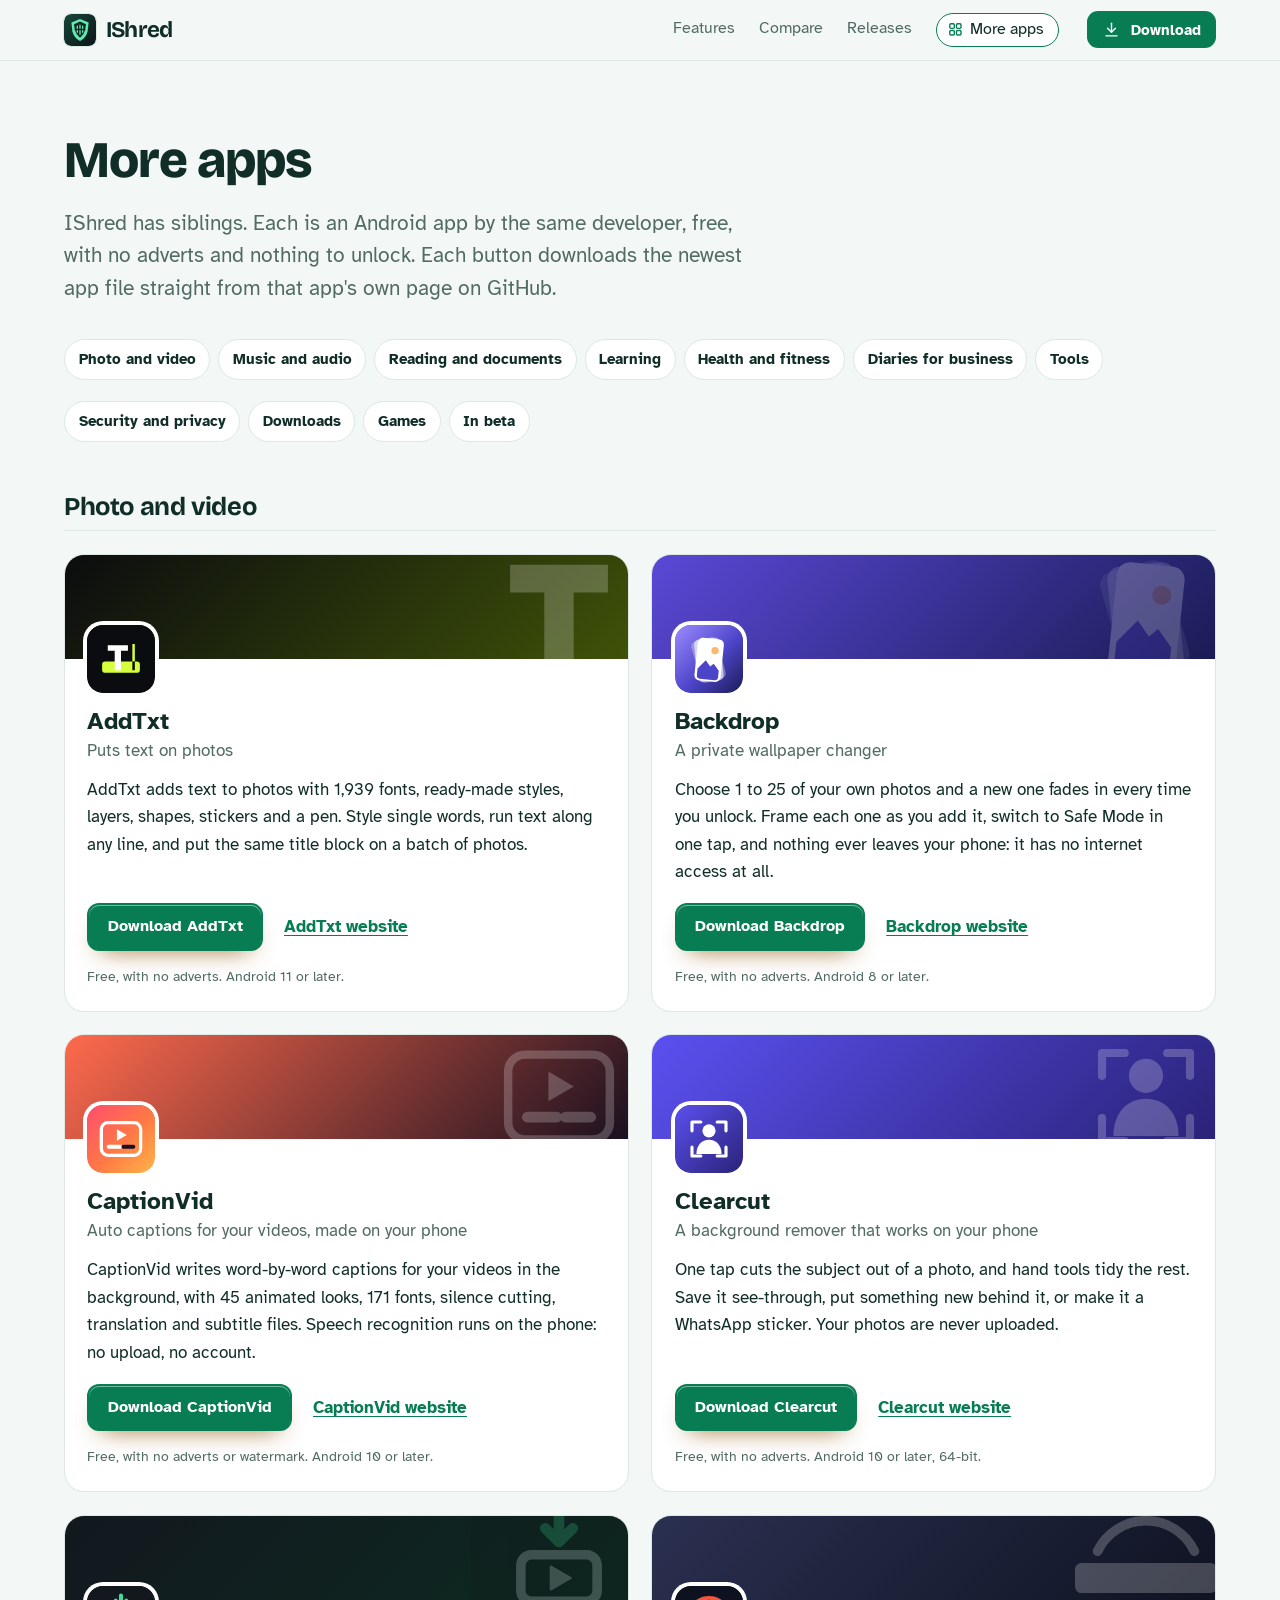
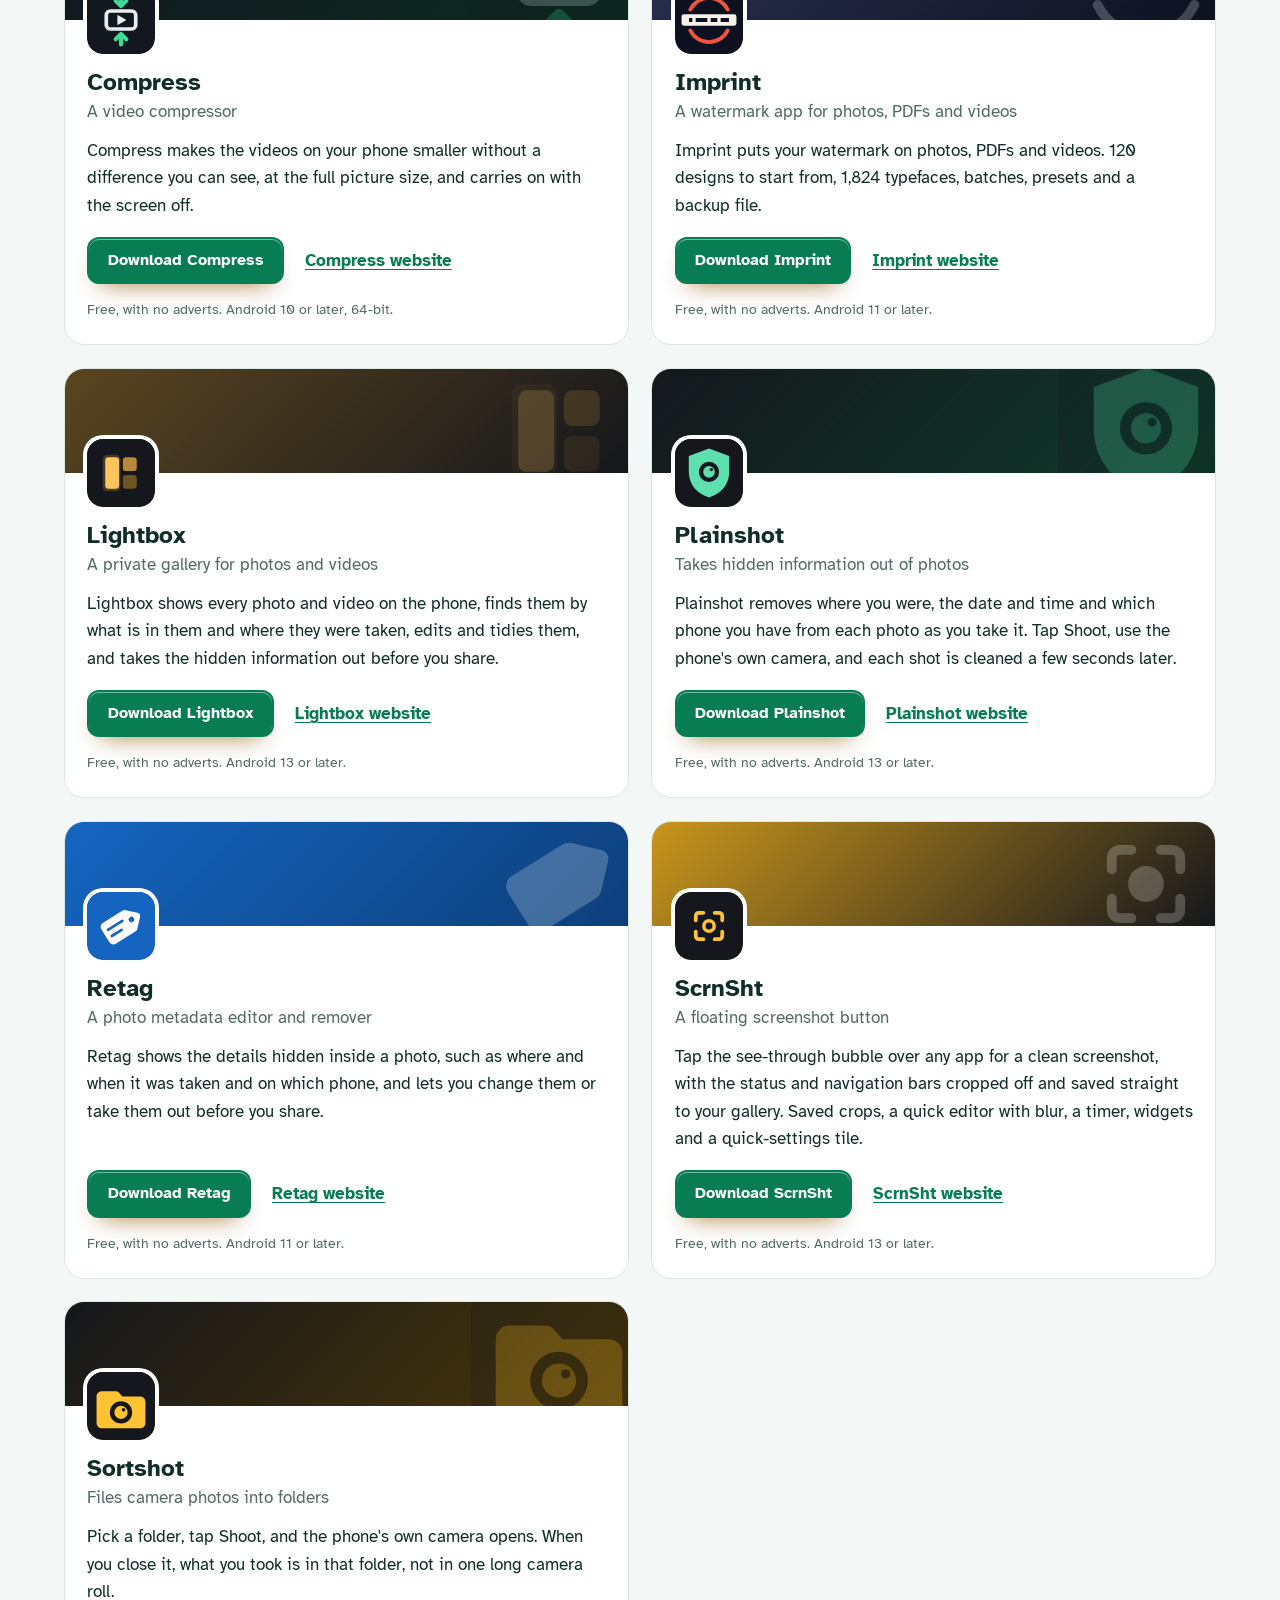
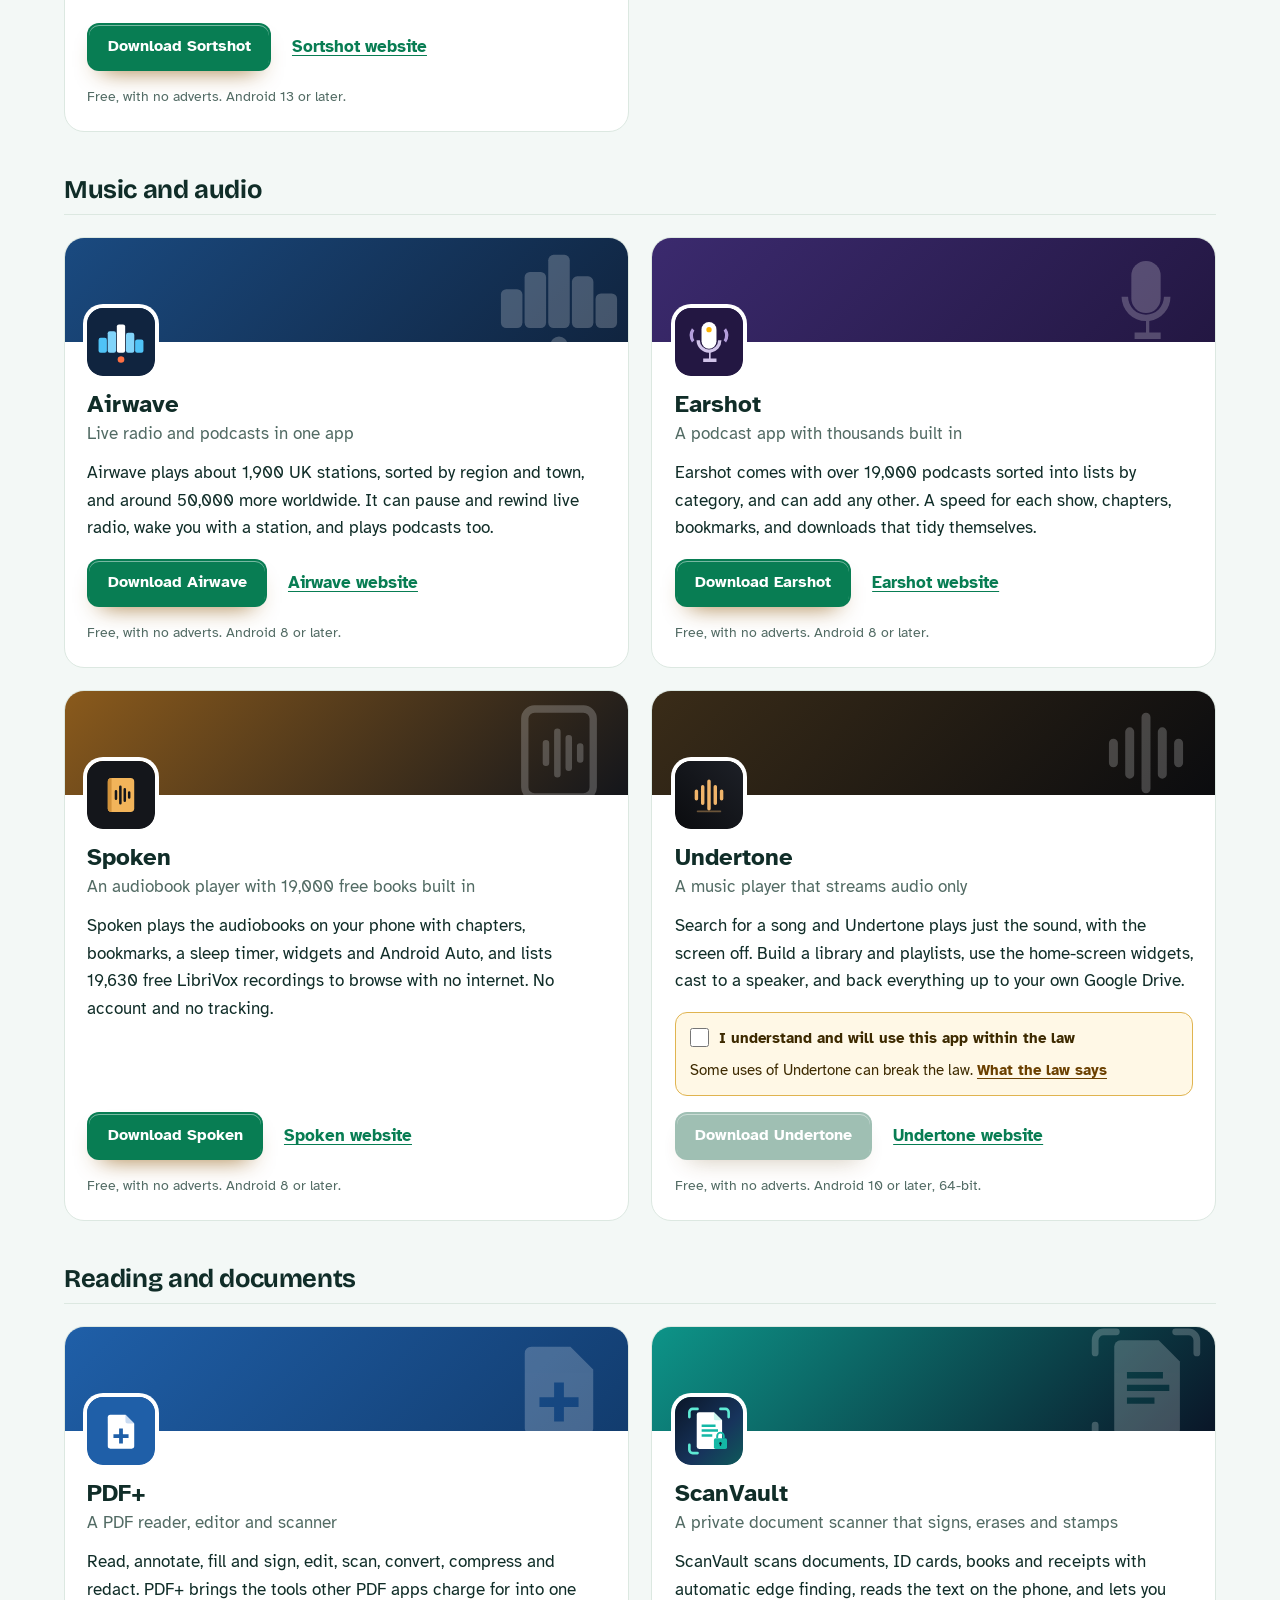
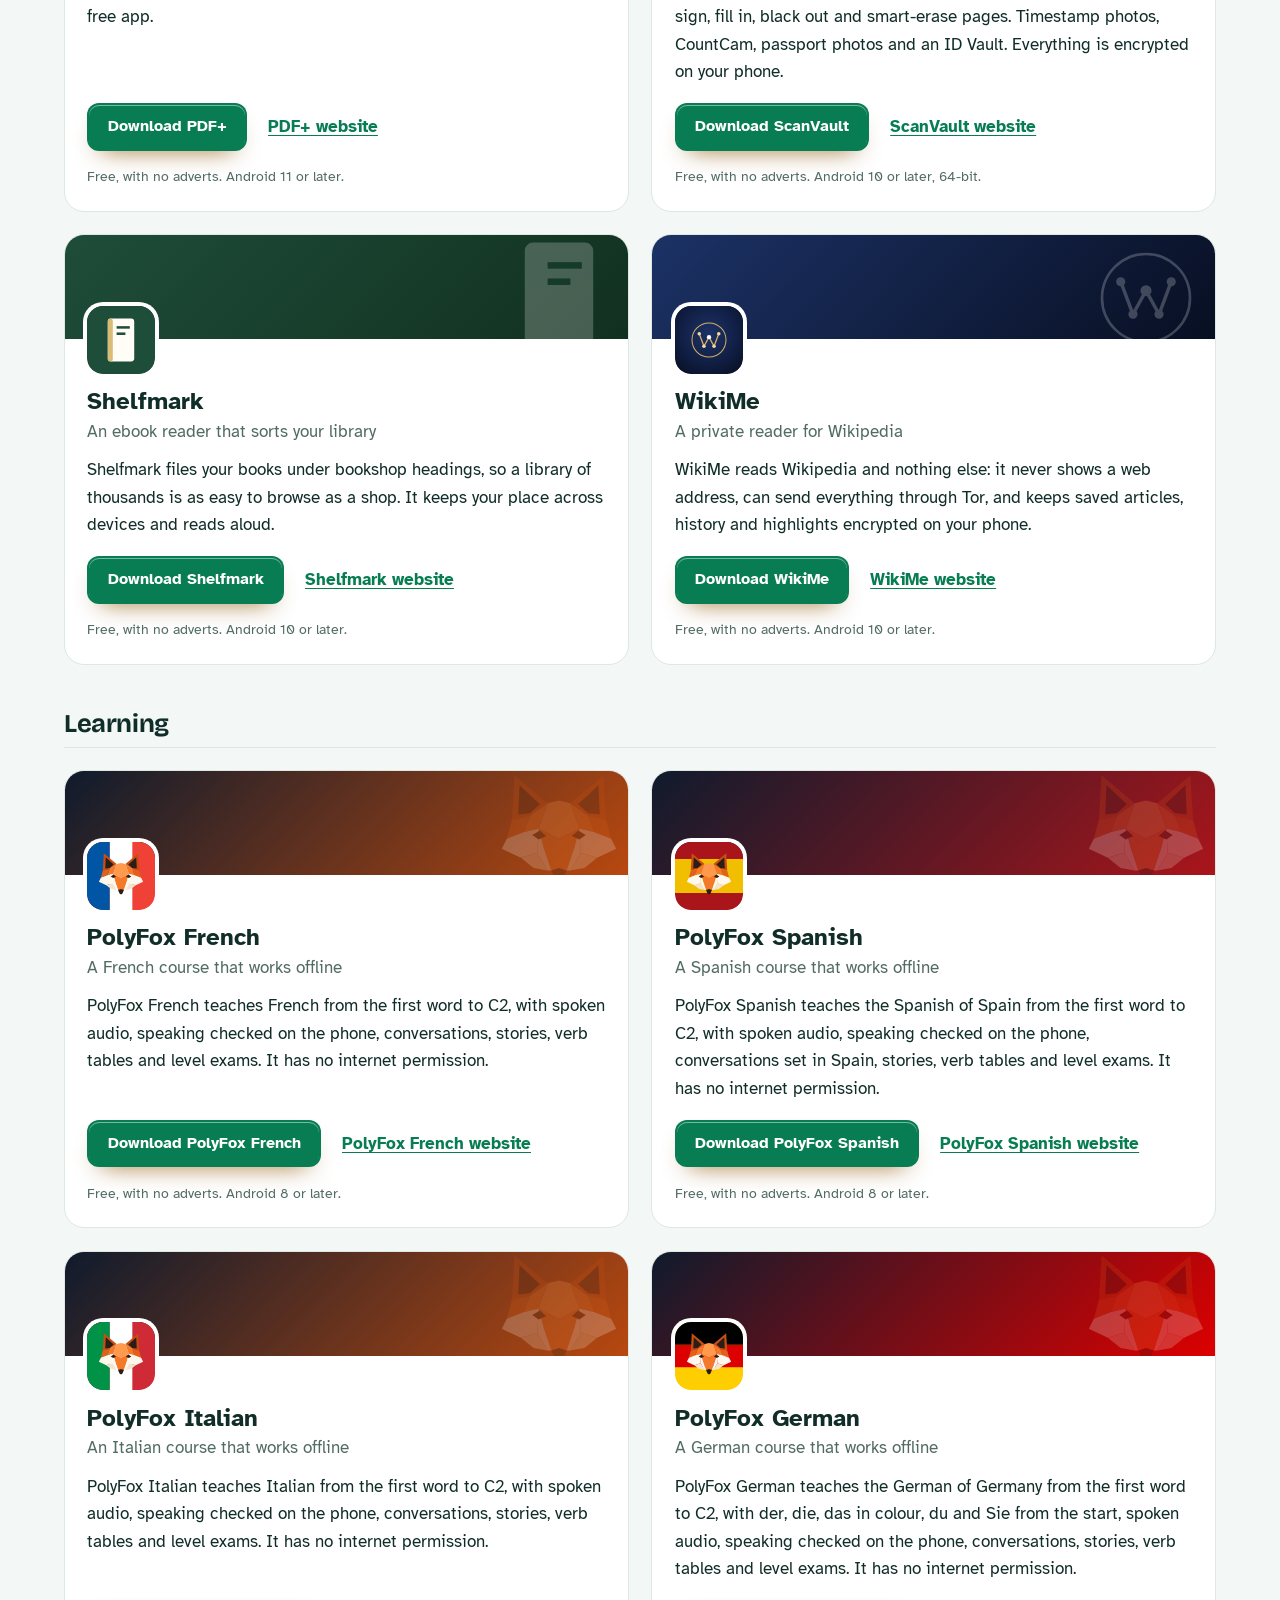
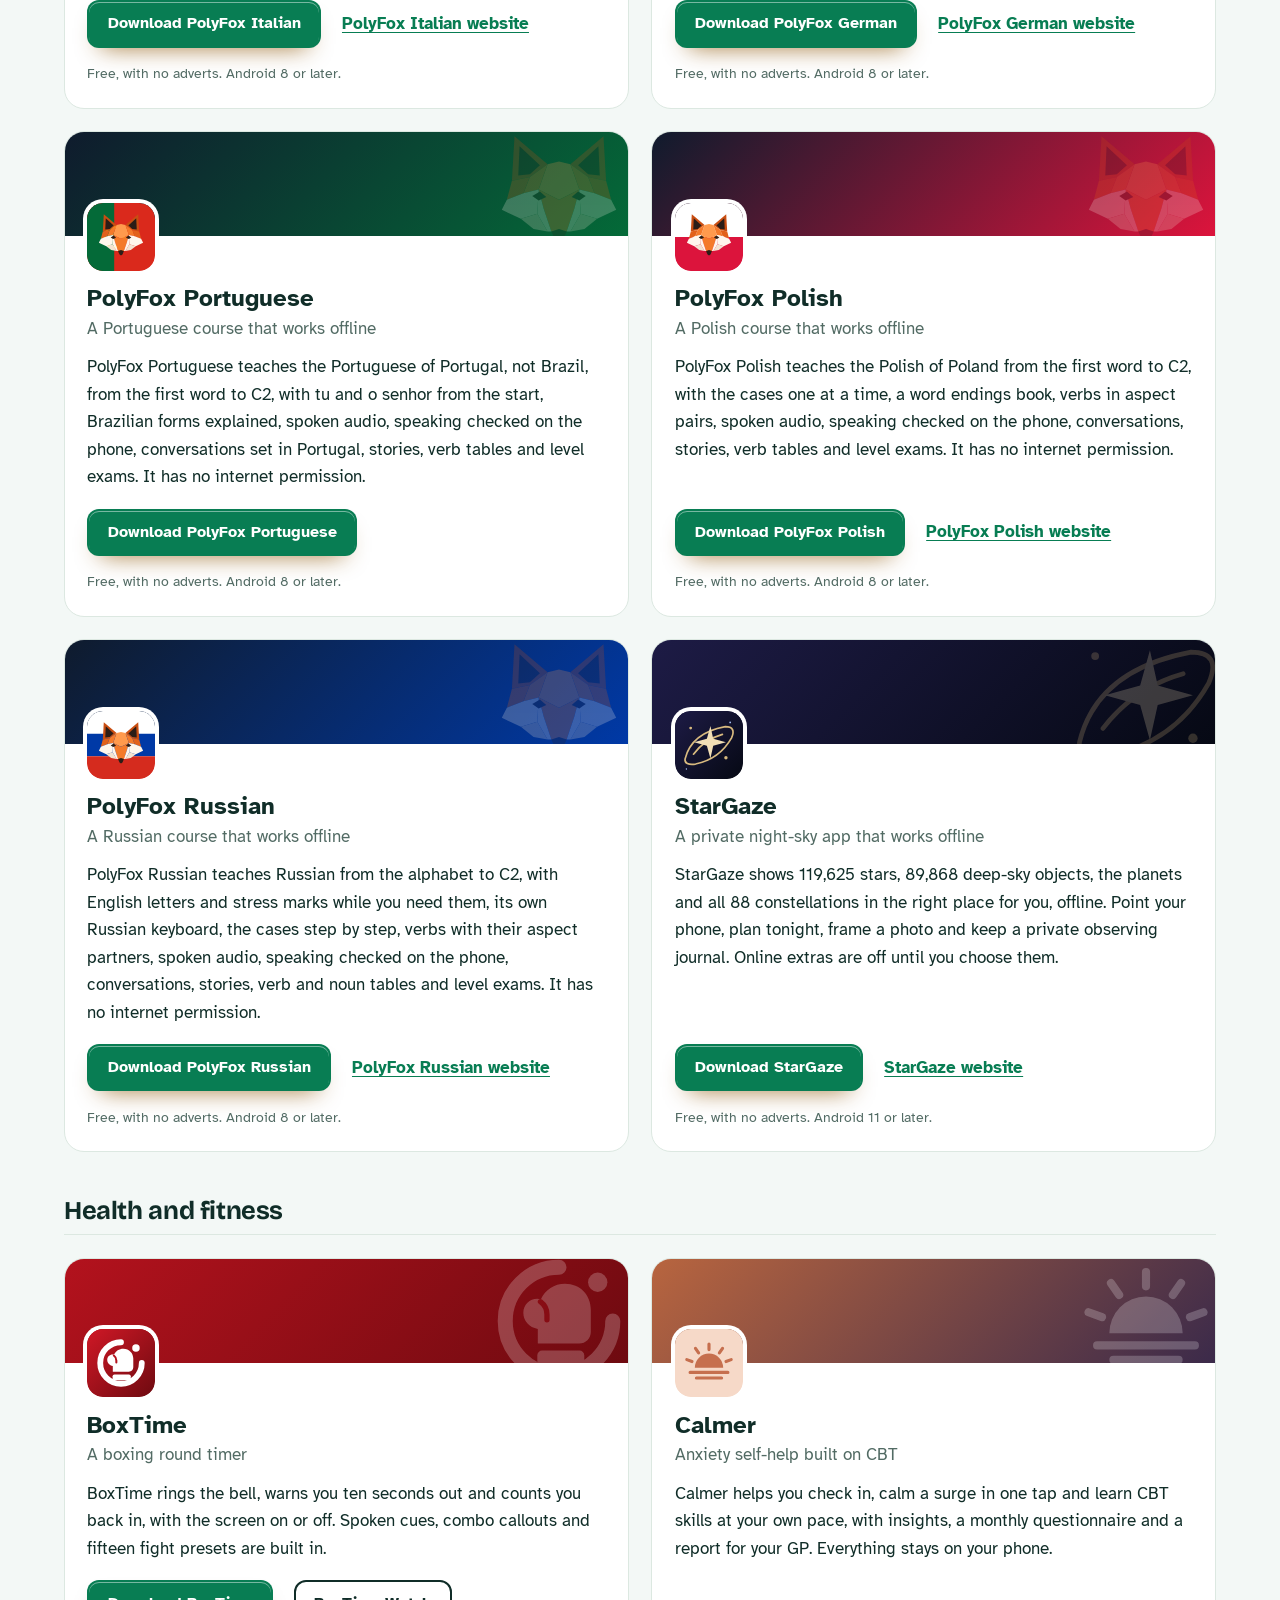
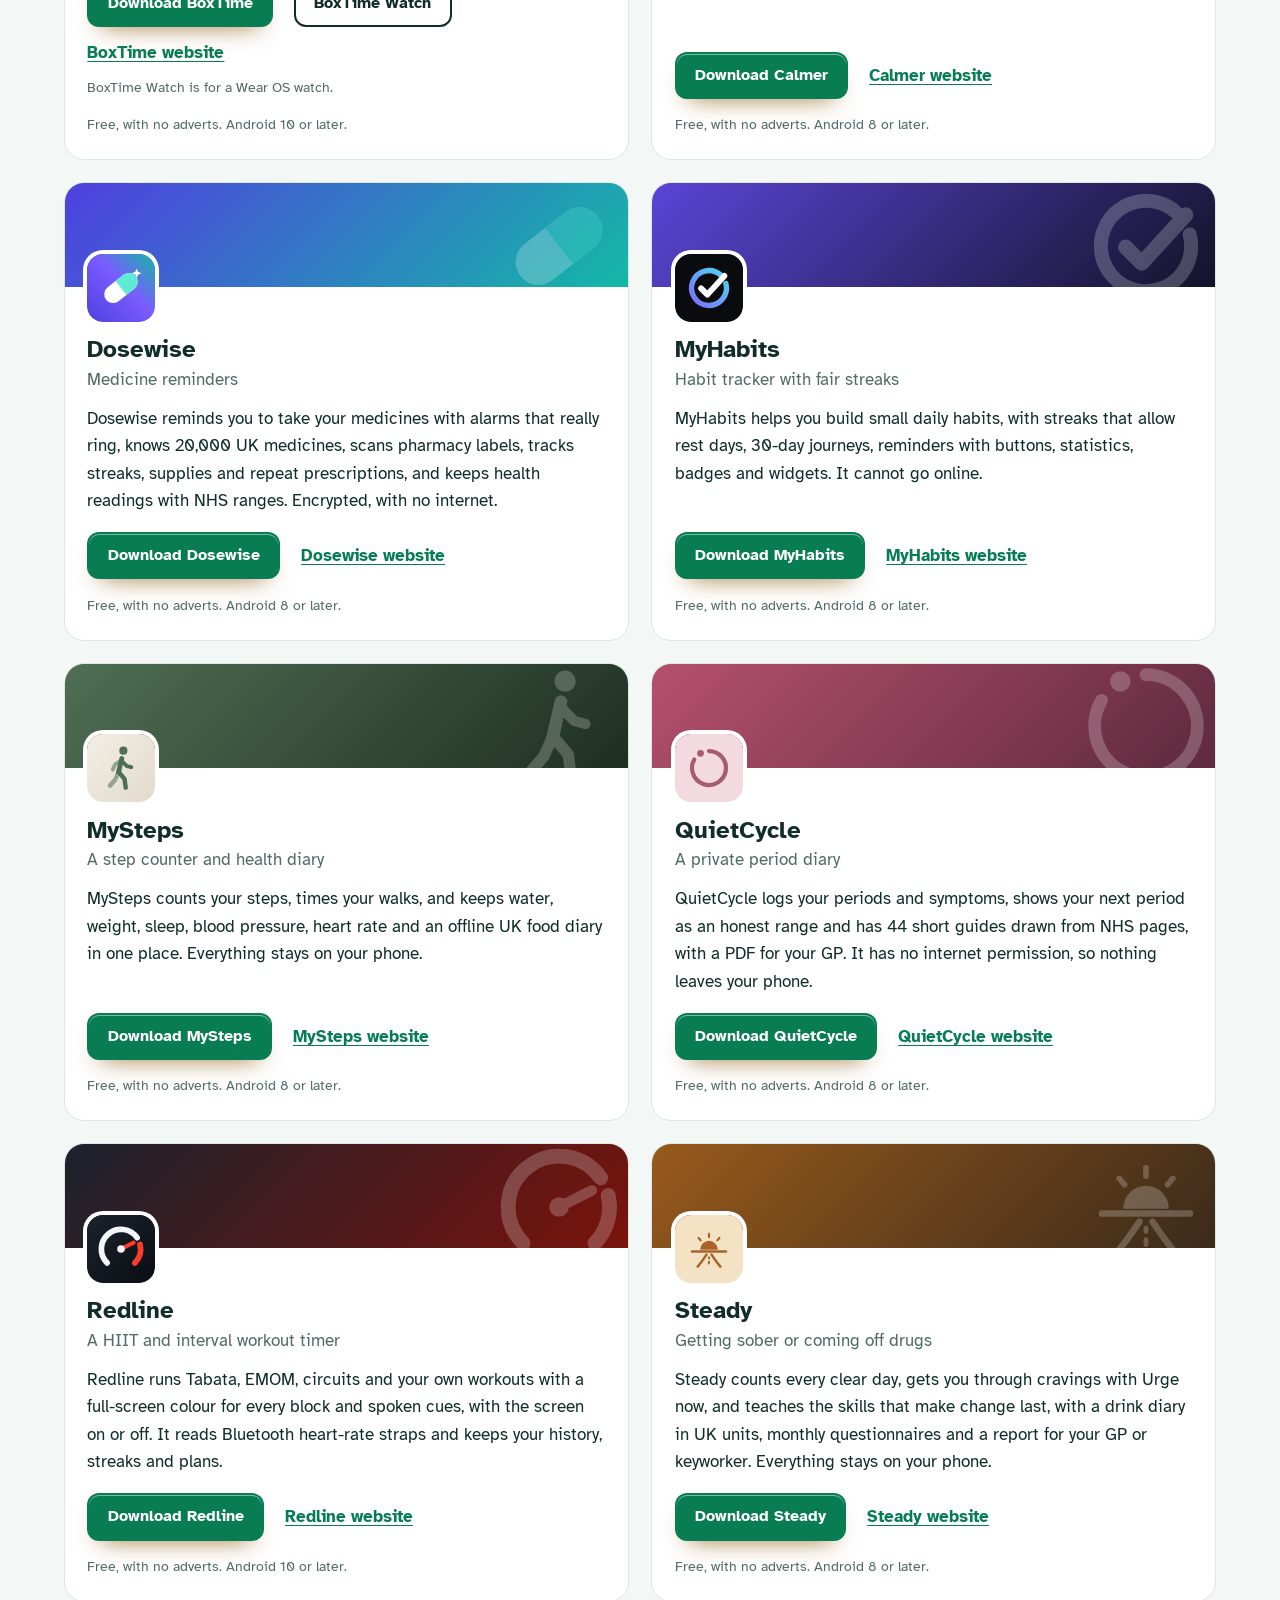
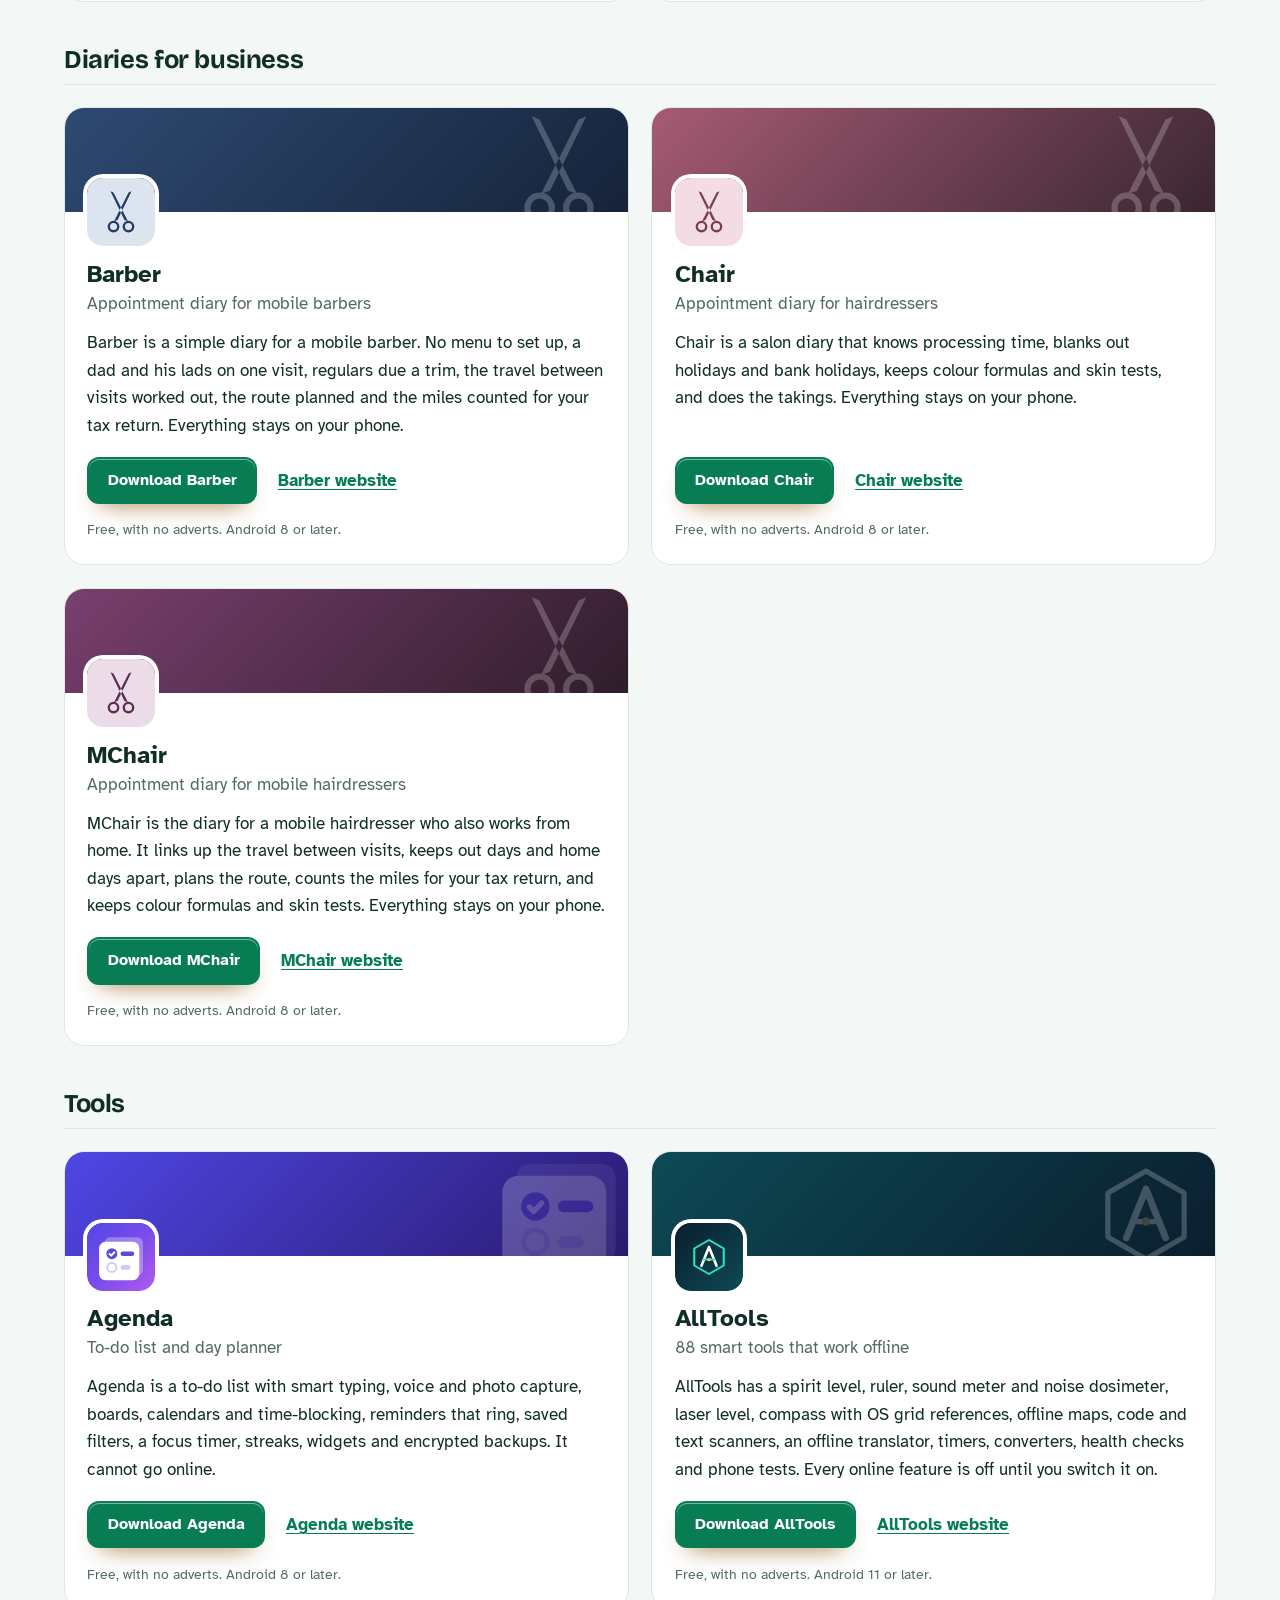
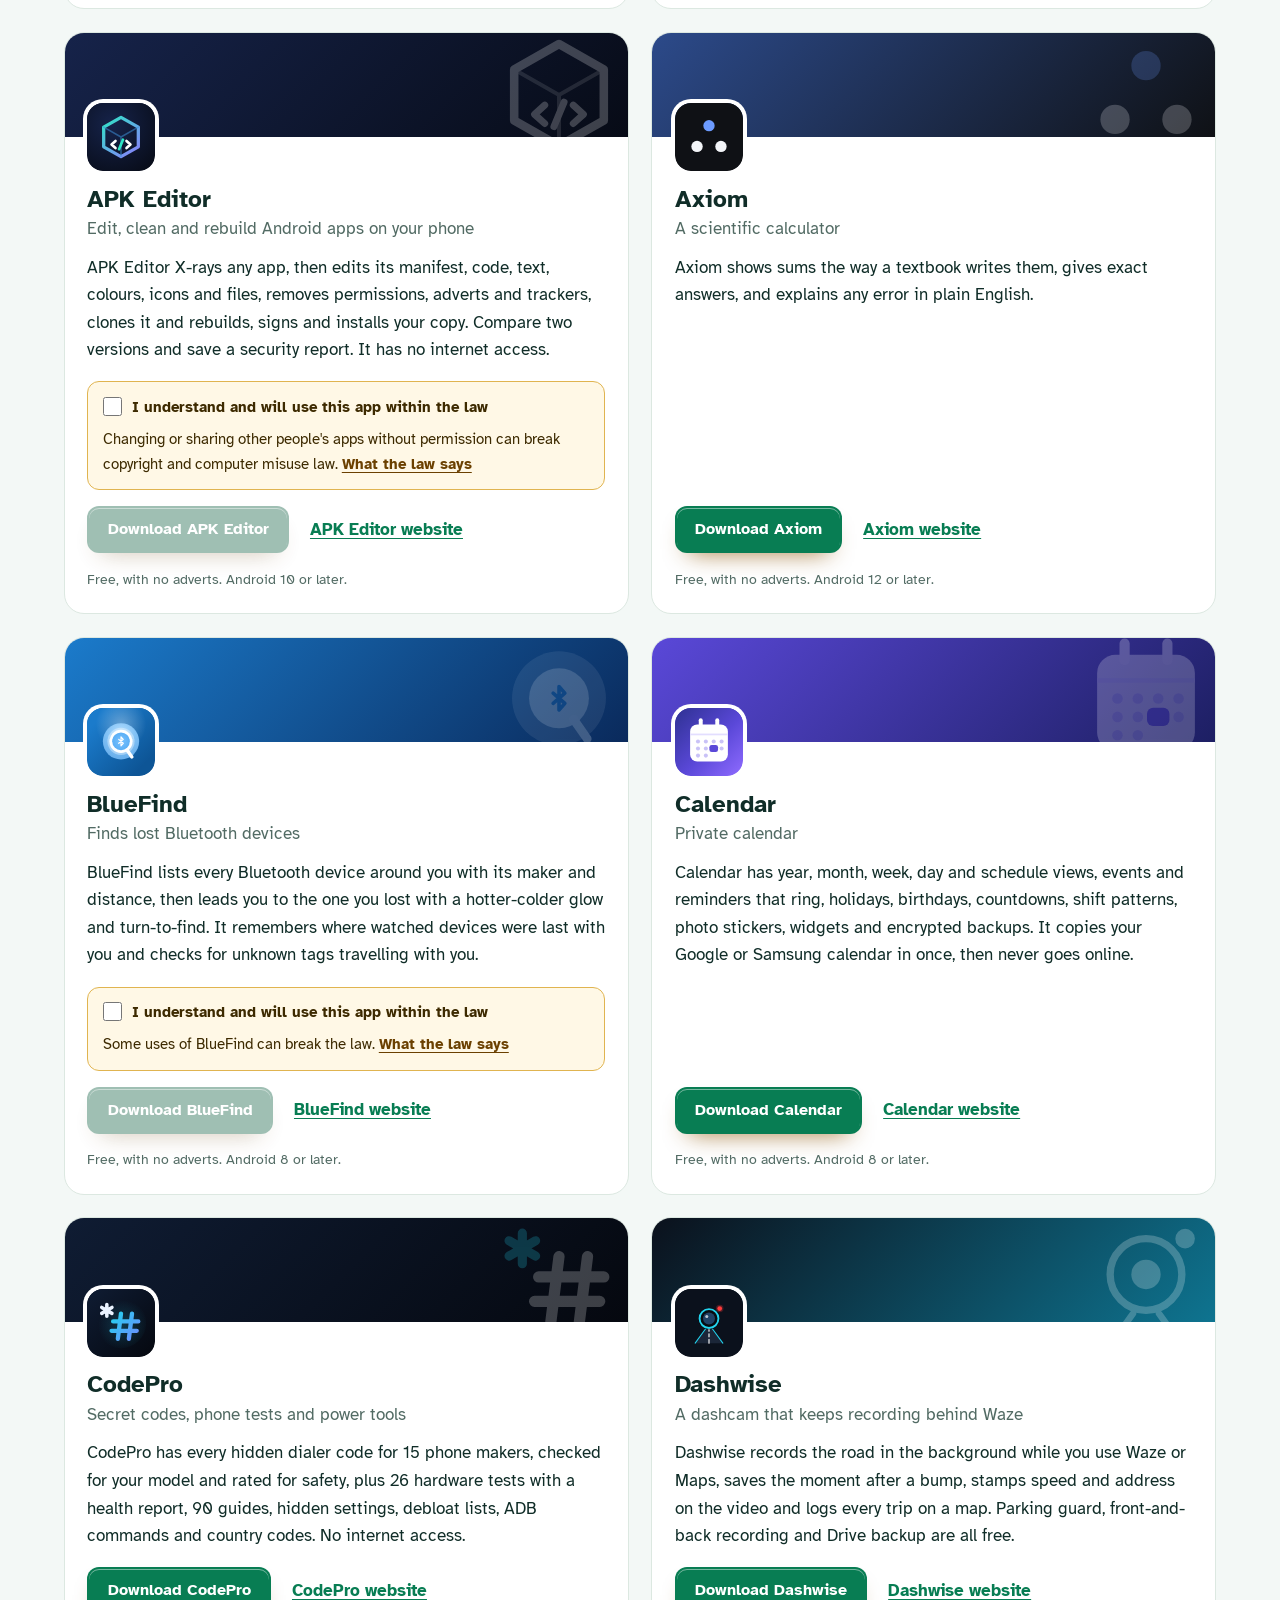
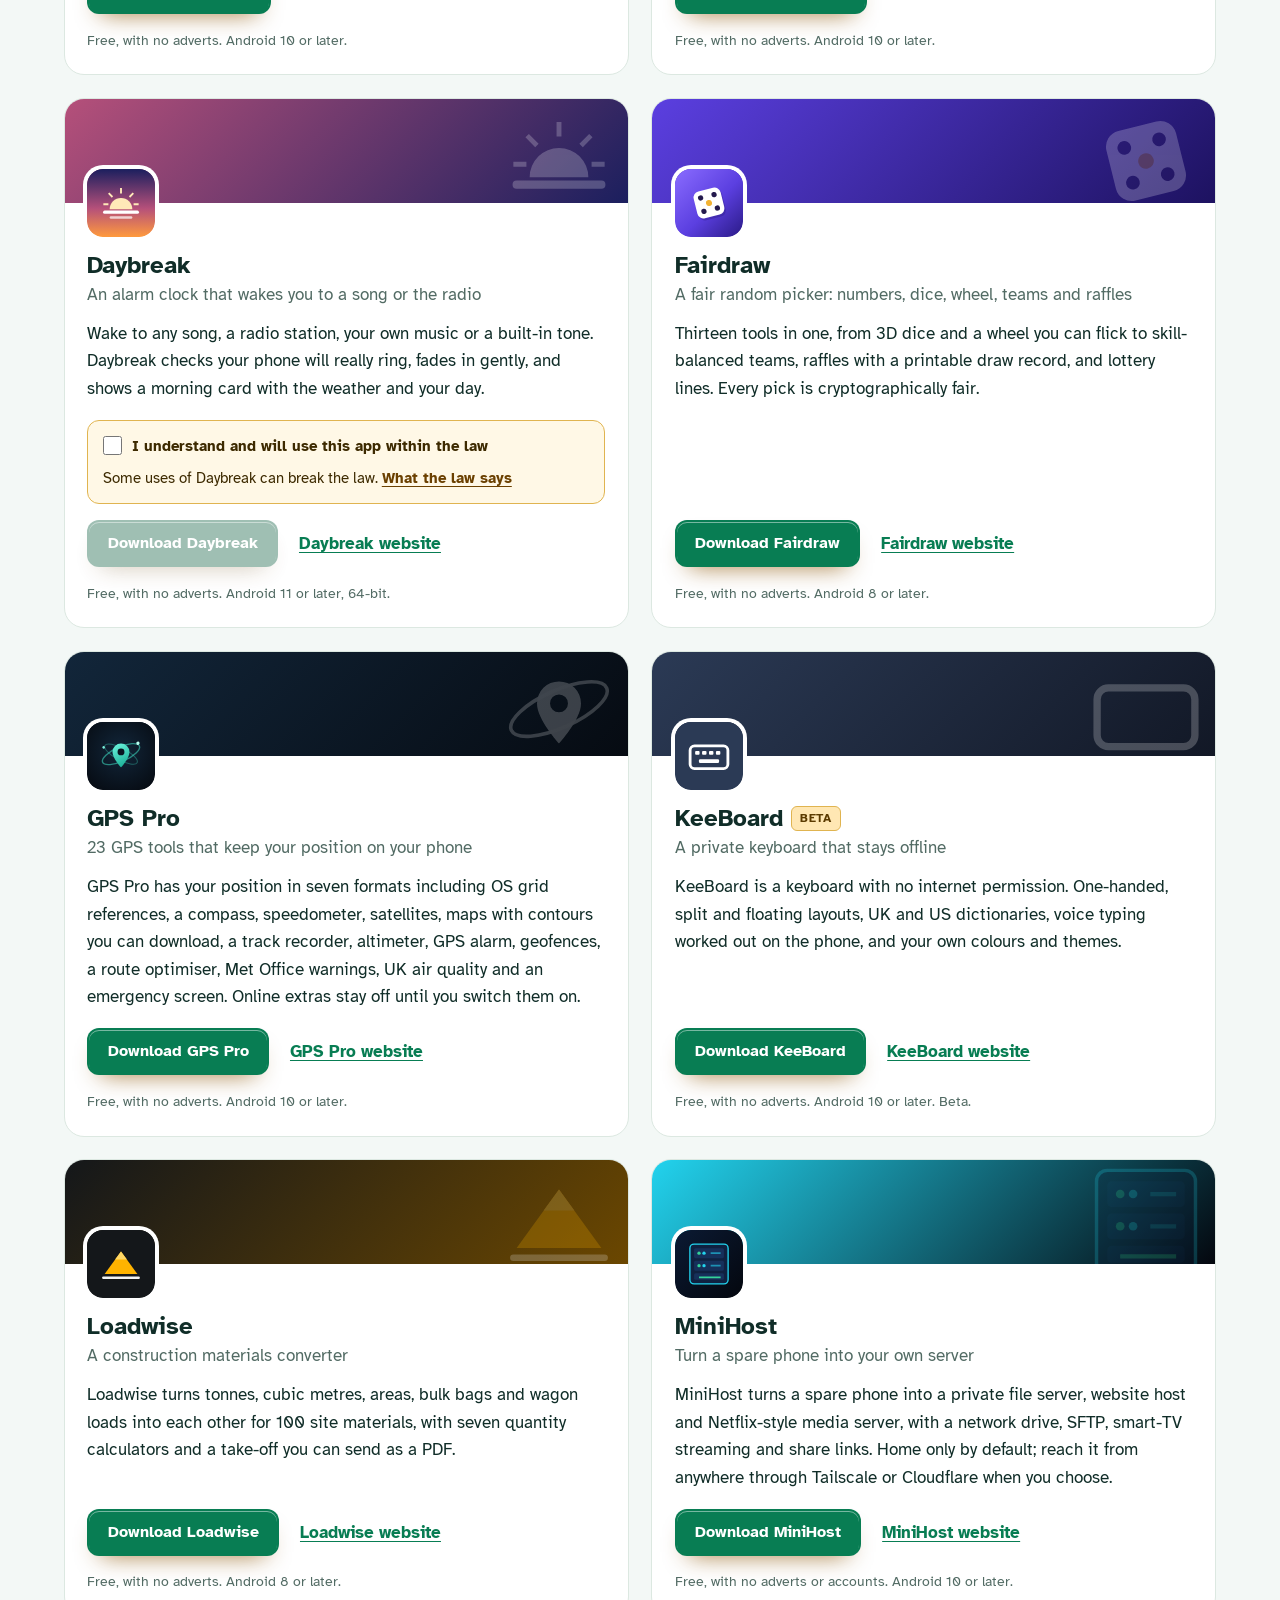
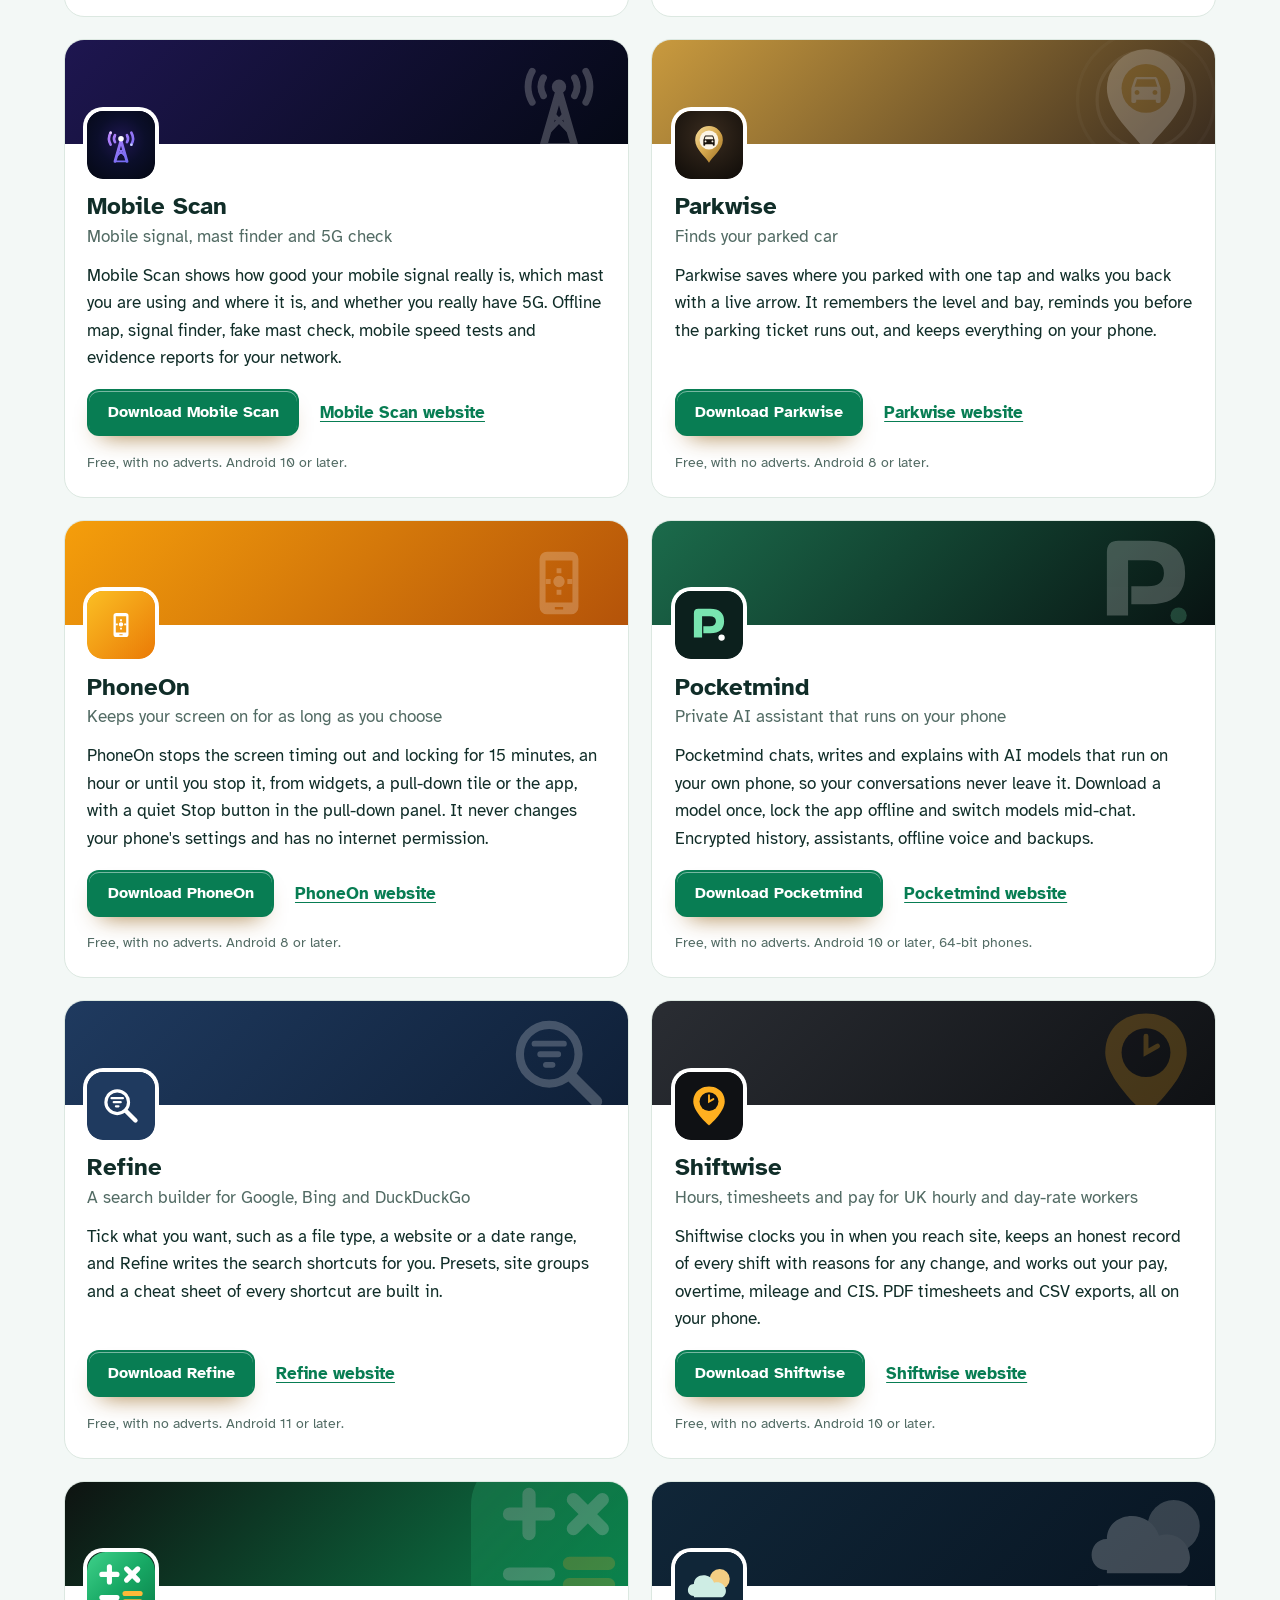
==== commit 4a418999: "More apps: add APK Editor" ====
--- a/more-apps.html
+++ b/more-apps.html
@@ -4,7 +4,7 @@
 <meta charset="utf-8">
 <meta name="viewport" content="width=device-width, initial-scale=1">
 <title>More free Android apps from the maker of IShred</title>
-<meta name="description" content="All 94 free Android apps from the maker of IShred, in one list by category, each with its download and a link to its website.">
+<meta name="description" content="All 95 free Android apps from the maker of IShred, in one list by category, each with its download and a link to its website.">
 <meta name="author" content="Jonathan Jackson">
 <link rel="canonical" href="https://customgpter.github.io/ishred/more-apps.html">
 <meta name="theme-color" content="#f3f8f6" media="(prefers-color-scheme: light)">
@@ -12,7 +12,7 @@
 <meta property="og:type" content="website">
 <meta property="og:site_name" content="IShred">
 <meta property="og:title" content="More free Android apps from the maker of IShred">
-<meta property="og:description" content="All 94 free Android apps from the maker of IShred, in one list by category, each with its download and a link to its website.">
+<meta property="og:description" content="All 95 free Android apps from the maker of IShred, in one list by category, each with its download and a link to its website.">
 <meta property="og:url" content="https://customgpter.github.io/ishred/more-apps.html">
 <meta property="og:image" content="https://customgpter.github.io/ishred/assets/og.png">
 <meta property="og:image:width" content="1200">
@@ -26,7 +26,7 @@
 <link rel="preload" href="./assets/fonts/atkinson-hyperlegible-latin-400-normal.woff2" as="font" type="font/woff2" crossorigin>
 <link rel="stylesheet" href="./assets/site.css?v=1">
 <link rel="stylesheet" href="./assets/house.css?v=1">
-<script type="application/ld+json">{"@context":"https://schema.org","@type":"ItemList","name":"Apps from the maker of IShred","url":"https://customgpter.github.io/ishred/more-apps.html","itemListElement":[{"@type":"ListItem","position":1,"name":"AddTxt","url":"https://customgpter.github.io/addtxt/"},{"@type":"ListItem","position":2,"name":"Backdrop","url":"https://customgpter.github.io/backdrop/"},{"@type":"ListItem","position":3,"name":"CaptionVid","url":"https://customgpter.github.io/captionvid/"},{"@type":"ListItem","position":4,"name":"Clearcut","url":"https://customgpter.github.io/clearcut/"},{"@type":"ListItem","position":5,"name":"Compress","url":"https://customgpter.github.io/compress/"},{"@type":"ListItem","position":6,"name":"Imprint","url":"https://customgpter.github.io/imprint/"},{"@type":"ListItem","position":7,"name":"Lightbox","url":"https://customgpter.github.io/lightbox/"},{"@type":"ListItem","position":8,"name":"Plainshot","url":"https://customgpter.github.io/plainshot/"},{"@type":"ListItem","position":9,"name":"Retag","url":"https://customgpter.github.io/retag/"},{"@type":"ListItem","position":10,"name":"ScrnSht","url":"https://customgpter.github.io/scrnsht/"},{"@type":"ListItem","position":11,"name":"Sortshot","url":"https://customgpter.github.io/sortshot/"},{"@type":"ListItem","position":12,"name":"Airwave","url":"https://customgpter.github.io/airwave/"},{"@type":"ListItem","position":13,"name":"Earshot","url":"https://customgpter.github.io/earshot/"},{"@type":"ListItem","position":14,"name":"Spoken","url":"https://customgpter.github.io/spoken/"},{"@type":"ListItem","position":15,"name":"Undertone","url":"https://customgpter.github.io/undertone/"},{"@type":"ListItem","position":16,"name":"PDF+","url":"https://customgpter.github.io/pdfplus/"},{"@type":"ListItem","position":17,"name":"ScanVault","url":"https://customgpter.github.io/scanvault/"},{"@type":"ListItem","position":18,"name":"Shelfmark","url":"https://customgpter.github.io/shelfmark/"},{"@type":"ListItem","position":19,"name":"WikiMe","url":"https://customgpter.github.io/wikime/"},{"@type":"ListItem","position":20,"name":"PolyFox French","url":"https://customgpter.github.io/polyfox/"},{"@type":"ListItem","position":21,"name":"PolyFox German","url":"https://customgpter.github.io/polyfox-german/"},{"@type":"ListItem","position":22,"name":"PolyFox Polish","url":"https://customgpter.github.io/polyfox-polish/"},{"@type":"ListItem","position":23,"name":"PolyFox Russian","url":"https://customgpter.github.io/polyfox-russian/"},{"@type":"ListItem","position":24,"name":"StarGaze","url":"https://customgpter.github.io/stargaze/"},{"@type":"ListItem","position":25,"name":"BoxTime","url":"https://customgpter.github.io/boxtime/"},{"@type":"ListItem","position":26,"name":"Calmer","url":"https://customgpter.github.io/calmer/"},{"@type":"ListItem","position":27,"name":"Dosewise","url":"https://customgpter.github.io/dosewise/"},{"@type":"ListItem","position":28,"name":"MyHabits","url":"https://customgpter.github.io/myhabits/"},{"@type":"ListItem","position":29,"name":"MySteps","url":"https://customgpter.github.io/mysteps/"},{"@type":"ListItem","position":30,"name":"QuietCycle","url":"https://customgpter.github.io/quietcycle/"},{"@type":"ListItem","position":31,"name":"Redline","url":"https://customgpter.github.io/redline/"},{"@type":"ListItem","position":32,"name":"Steady","url":"https://customgpter.github.io/steady/"},{"@type":"ListItem","position":33,"name":"Barber","url":"https://customgpter.github.io/barber/"},{"@type":"ListItem","position":34,"name":"Chair","url":"https://customgpter.github.io/chair/"},{"@type":"ListItem","position":35,"name":"MChair","url":"https://customgpter.github.io/mchair/"},{"@type":"ListItem","position":36,"name":"Agenda","url":"https://customgpter.github.io/agenda/"},{"@type":"ListItem","position":37,"name":"AllTools","url":"https://customgpter.github.io/alltools/"},{"@type":"ListItem","position":38,"name":"Axiom","url":"https://customgpter.github.io/axiom/"},{"@type":"ListItem","position":39,"name":"BlueFind","url":"https://customgpter.github.io/bluefind/"},{"@type":"ListItem","position":40,"name":"Calendar","url":"https://customgpter.github.io/calendar/"},{"@type":"ListItem","position":41,"name":"CodePro","url":"https://customgpter.github.io/codepro/"},{"@type":"ListItem","position":42,"name":"Dashwise","url":"https://customgpter.github.io/dashwise/"},{"@type":"ListItem","position":43,"name":"Daybreak","url":"https://customgpter.github.io/daybreak/"},{"@type":"ListItem","position":44,"name":"Fairdraw","url":"https://customgpter.github.io/fairdraw/"},{"@type":"ListItem","position":45,"name":"GPS Pro","url":"https://customgpter.github.io/gpspro/"},{"@type":"ListItem","position":46,"name":"KeeBoard","url":"https://customgpter.github.io/keeboard/"},{"@type":"ListItem","position":47,"name":"Loadwise","url":"https://customgpter.github.io/loadwise/"},{"@type":"ListItem","position":48,"name":"MiniHost","url":"https://customgpter.github.io/minihost/"},{"@type":"ListItem","position":49,"name":"Mobile Scan","url":"https://customgpter.github.io/mobilescan/"},{"@type":"ListItem","position":50,"name":"Parkwise","url":"https://customgpter.github.io/parkwise/"},{"@type":"ListItem","position":51,"name":"Pocketmind","url":"https://customgpter.github.io/pocketmind/"},{"@type":"ListItem","position":52,"name":"Refine","url":"https://customgpter.github.io/refine/"},{"@type":"ListItem","position":53,"name":"Shiftwise","url":"https://customgpter.github.io/shiftwise/"},{"@type":"ListItem","position":54,"name":"SimpleCalc","url":"https://customgpter.github.io/simplecalc/"},{"@type":"ListItem","position":55,"name":"Skyline","url":"https://customgpter.github.io/skyline/"},{"@type":"ListItem","position":56,"name":"Slipway","url":"https://customgpter.github.io/slipway/"},{"@type":"ListItem","position":57,"name":"Tagger","url":"https://customgpter.github.io/tagger/"},{"@type":"ListItem","position":58,"name":"TotalClean","url":"https://customgpter.github.io/totalclean/"},{"@type":"ListItem","position":59,"name":"TVLink","url":"https://customgpter.github.io/tvlink/"},{"@type":"ListItem","position":60,"name":"Unbox","url":"https://customgpter.github.io/unbox/"},{"@type":"ListItem","position":61,"name":"WhatsKeep","url":"https://customgpter.github.io/whatskeep/"},{"@type":"ListItem","position":62,"name":"WiFi Scan","url":"https://customgpter.github.io/wifiscan/"},{"@type":"ListItem","position":63,"name":"Auditly","url":"https://customgpter.github.io/auditly/"},{"@type":"ListItem","position":64,"name":"Backchannel","url":"https://customgpter.github.io/backchannel/"},{"@type":"ListItem","position":65,"name":"ENotes","url":"https://customgpter.github.io/enotes/"},{"@type":"ListItem","position":66,"name":"FindMe","url":"https://customgpter.github.io/findme/"},{"@type":"ListItem","position":67,"name":"iLock","url":"https://customgpter.github.io/ilock/"},{"@type":"ListItem","position":68,"name":"ImSafe","url":"https://customgpter.github.io/imsafe/"},{"@type":"ListItem","position":69,"name":"IShred","url":"https://customgpter.github.io/ishred/"},{"@type":"ListItem","position":70,"name":"LockBox","url":"https://customgpter.github.io/lockbox/"},{"@type":"ListItem","position":71,"name":"PassVault","url":"https://customgpter.github.io/passvault/"},{"@type":"ListItem","position":72,"name":"SpyFind","url":"https://customgpter.github.io/spyfind/"},{"@type":"ListItem","position":73,"name":"TextWipe","url":"https://customgpter.github.io/textwipe/"},{"@type":"ListItem","position":74,"name":"Tracewire","url":"https://customgpter.github.io/tracewire/"},{"@type":"ListItem","position":75,"name":"Vigil","url":"https://customgpter.github.io/vigil/"},{"@type":"ListItem","position":76,"name":"Grab","url":"https://customgpter.github.io/grab/"},{"@type":"ListItem","position":77,"name":"Swarm","url":"https://customgpter.github.io/swarm/"},{"@type":"ListItem","position":78,"name":"Plane Games","url":"https://customgpter.github.io/plane-games/"},{"@type":"ListItem","position":79,"name":"Ninefold","url":"https://customgpter.github.io/ninefold/"},{"@type":"ListItem","position":80,"name":"Cubewise","url":"https://customgpter.github.io/cubewise/"},{"@type":"ListItem","position":81,"name":"Tilewise","url":"https://customgpter.github.io/tilewise/"},{"@type":"ListItem","position":82,"name":"Letterwise","url":"https://customgpter.github.io/letterwise/"},{"@type":"ListItem","position":83,"name":"Kingside","url":"https://customgpter.github.io/kingside/"},{"@type":"ListItem","position":84,"name":"Deckhand","url":"https://customgpter.github.io/deckhand/"},{"@type":"ListItem","position":85,"name":"SNESForge","url":"https://customgpter.github.io/snesforge/"},{"@type":"ListItem","position":86,"name":"Fame Boy","url":"https://customgpter.github.io/fameboy/"},{"@type":"ListItem","position":87,"name":"PSPPro","url":"https://customgpter.github.io/psppro/"},{"@type":"ListItem","position":88,"name":"MegaGen","url":"https://customgpter.github.io/megagen/"},{"@type":"ListItem","position":89,"name":"QVR","url":"https://customgpter.github.io/qvr/"},{"@type":"ListItem","position":90,"name":"QVR Watch","url":"https://customgpter.github.io/qvr-watch/"},{"@type":"ListItem","position":91,"name":"QVRLite","url":"https://customgpter.github.io/qvrlite/"},{"@type":"ListItem","position":92,"name":"Onionz","url":"https://customgpter.github.io/onionz/"},{"@type":"ListItem","position":93,"name":"OnionzWeb","url":"https://customgpter.github.io/onionzweb/"}]}</script>
+<script type="application/ld+json">{"@context":"https://schema.org","@type":"ItemList","name":"Apps from the maker of IShred","url":"https://customgpter.github.io/ishred/more-apps.html","itemListElement":[{"@type":"ListItem","position":1,"name":"AddTxt","url":"https://customgpter.github.io/addtxt/"},{"@type":"ListItem","position":2,"name":"Backdrop","url":"https://customgpter.github.io/backdrop/"},{"@type":"ListItem","position":3,"name":"CaptionVid","url":"https://customgpter.github.io/captionvid/"},{"@type":"ListItem","position":4,"name":"Clearcut","url":"https://customgpter.github.io/clearcut/"},{"@type":"ListItem","position":5,"name":"Compress","url":"https://customgpter.github.io/compress/"},{"@type":"ListItem","position":6,"name":"Imprint","url":"https://customgpter.github.io/imprint/"},{"@type":"ListItem","position":7,"name":"Lightbox","url":"https://customgpter.github.io/lightbox/"},{"@type":"ListItem","position":8,"name":"Plainshot","url":"https://customgpter.github.io/plainshot/"},{"@type":"ListItem","position":9,"name":"Retag","url":"https://customgpter.github.io/retag/"},{"@type":"ListItem","position":10,"name":"ScrnSht","url":"https://customgpter.github.io/scrnsht/"},{"@type":"ListItem","position":11,"name":"Sortshot","url":"https://customgpter.github.io/sortshot/"},{"@type":"ListItem","position":12,"name":"Airwave","url":"https://customgpter.github.io/airwave/"},{"@type":"ListItem","position":13,"name":"Earshot","url":"https://customgpter.github.io/earshot/"},{"@type":"ListItem","position":14,"name":"Spoken","url":"https://customgpter.github.io/spoken/"},{"@type":"ListItem","position":15,"name":"Undertone","url":"https://customgpter.github.io/undertone/"},{"@type":"ListItem","position":16,"name":"PDF+","url":"https://customgpter.github.io/pdfplus/"},{"@type":"ListItem","position":17,"name":"ScanVault","url":"https://customgpter.github.io/scanvault/"},{"@type":"ListItem","position":18,"name":"Shelfmark","url":"https://customgpter.github.io/shelfmark/"},{"@type":"ListItem","position":19,"name":"WikiMe","url":"https://customgpter.github.io/wikime/"},{"@type":"ListItem","position":20,"name":"PolyFox French","url":"https://customgpter.github.io/polyfox/"},{"@type":"ListItem","position":21,"name":"PolyFox German","url":"https://customgpter.github.io/polyfox-german/"},{"@type":"ListItem","position":22,"name":"PolyFox Polish","url":"https://customgpter.github.io/polyfox-polish/"},{"@type":"ListItem","position":23,"name":"PolyFox Russian","url":"https://customgpter.github.io/polyfox-russian/"},{"@type":"ListItem","position":24,"name":"StarGaze","url":"https://customgpter.github.io/stargaze/"},{"@type":"ListItem","position":25,"name":"BoxTime","url":"https://customgpter.github.io/boxtime/"},{"@type":"ListItem","position":26,"name":"Calmer","url":"https://customgpter.github.io/calmer/"},{"@type":"ListItem","position":27,"name":"Dosewise","url":"https://customgpter.github.io/dosewise/"},{"@type":"ListItem","position":28,"name":"MyHabits","url":"https://customgpter.github.io/myhabits/"},{"@type":"ListItem","position":29,"name":"MySteps","url":"https://customgpter.github.io/mysteps/"},{"@type":"ListItem","position":30,"name":"QuietCycle","url":"https://customgpter.github.io/quietcycle/"},{"@type":"ListItem","position":31,"name":"Redline","url":"https://customgpter.github.io/redline/"},{"@type":"ListItem","position":32,"name":"Steady","url":"https://customgpter.github.io/steady/"},{"@type":"ListItem","position":33,"name":"Barber","url":"https://customgpter.github.io/barber/"},{"@type":"ListItem","position":34,"name":"Chair","url":"https://customgpter.github.io/chair/"},{"@type":"ListItem","position":35,"name":"MChair","url":"https://customgpter.github.io/mchair/"},{"@type":"ListItem","position":36,"name":"Agenda","url":"https://customgpter.github.io/agenda/"},{"@type":"ListItem","position":37,"name":"AllTools","url":"https://customgpter.github.io/alltools/"},{"@type":"ListItem","position":38,"name":"APK Editor","url":"https://customgpter.github.io/apkeditor/"},{"@type":"ListItem","position":39,"name":"Axiom","url":"https://customgpter.github.io/axiom/"},{"@type":"ListItem","position":40,"name":"BlueFind","url":"https://customgpter.github.io/bluefind/"},{"@type":"ListItem","position":41,"name":"Calendar","url":"https://customgpter.github.io/calendar/"},{"@type":"ListItem","position":42,"name":"CodePro","url":"https://customgpter.github.io/codepro/"},{"@type":"ListItem","position":43,"name":"Dashwise","url":"https://customgpter.github.io/dashwise/"},{"@type":"ListItem","position":44,"name":"Daybreak","url":"https://customgpter.github.io/daybreak/"},{"@type":"ListItem","position":45,"name":"Fairdraw","url":"https://customgpter.github.io/fairdraw/"},{"@type":"ListItem","position":46,"name":"GPS Pro","url":"https://customgpter.github.io/gpspro/"},{"@type":"ListItem","position":47,"name":"KeeBoard","url":"https://customgpter.github.io/keeboard/"},{"@type":"ListItem","position":48,"name":"Loadwise","url":"https://customgpter.github.io/loadwise/"},{"@type":"ListItem","position":49,"name":"MiniHost","url":"https://customgpter.github.io/minihost/"},{"@type":"ListItem","position":50,"name":"Mobile Scan","url":"https://customgpter.github.io/mobilescan/"},{"@type":"ListItem","position":51,"name":"Parkwise","url":"https://customgpter.github.io/parkwise/"},{"@type":"ListItem","position":52,"name":"Pocketmind","url":"https://customgpter.github.io/pocketmind/"},{"@type":"ListItem","position":53,"name":"Refine","url":"https://customgpter.github.io/refine/"},{"@type":"ListItem","position":54,"name":"Shiftwise","url":"https://customgpter.github.io/shiftwise/"},{"@type":"ListItem","position":55,"name":"SimpleCalc","url":"https://customgpter.github.io/simplecalc/"},{"@type":"ListItem","position":56,"name":"Skyline","url":"https://customgpter.github.io/skyline/"},{"@type":"ListItem","position":57,"name":"Slipway","url":"https://customgpter.github.io/slipway/"},{"@type":"ListItem","position":58,"name":"Tagger","url":"https://customgpter.github.io/tagger/"},{"@type":"ListItem","position":59,"name":"TotalClean","url":"https://customgpter.github.io/totalclean/"},{"@type":"ListItem","position":60,"name":"TVLink","url":"https://customgpter.github.io/tvlink/"},{"@type":"ListItem","position":61,"name":"Unbox","url":"https://customgpter.github.io/unbox/"},{"@type":"ListItem","position":62,"name":"WhatsKeep","url":"https://customgpter.github.io/whatskeep/"},{"@type":"ListItem","position":63,"name":"WiFi Scan","url":"https://customgpter.github.io/wifiscan/"},{"@type":"ListItem","position":64,"name":"Auditly","url":"https://customgpter.github.io/auditly/"},{"@type":"ListItem","position":65,"name":"Backchannel","url":"https://customgpter.github.io/backchannel/"},{"@type":"ListItem","position":66,"name":"ENotes","url":"https://customgpter.github.io/enotes/"},{"@type":"ListItem","position":67,"name":"FindMe","url":"https://customgpter.github.io/findme/"},{"@type":"ListItem","position":68,"name":"iLock","url":"https://customgpter.github.io/ilock/"},{"@type":"ListItem","position":69,"name":"ImSafe","url":"https://customgpter.github.io/imsafe/"},{"@type":"ListItem","position":70,"name":"IShred","url":"https://customgpter.github.io/ishred/"},{"@type":"ListItem","position":71,"name":"LockBox","url":"https://customgpter.github.io/lockbox/"},{"@type":"ListItem","position":72,"name":"PassVault","url":"https://customgpter.github.io/passvault/"},{"@type":"ListItem","position":73,"name":"SpyFind","url":"https://customgpter.github.io/spyfind/"},{"@type":"ListItem","position":74,"name":"TextWipe","url":"https://customgpter.github.io/textwipe/"},{"@type":"ListItem","position":75,"name":"Tracewire","url":"https://customgpter.github.io/tracewire/"},{"@type":"ListItem","position":76,"name":"Vigil","url":"https://customgpter.github.io/vigil/"},{"@type":"ListItem","position":77,"name":"Grab","url":"https://customgpter.github.io/grab/"},{"@type":"ListItem","position":78,"name":"Swarm","url":"https://customgpter.github.io/swarm/"},{"@type":"ListItem","position":79,"name":"Plane Games","url":"https://customgpter.github.io/plane-games/"},{"@type":"ListItem","position":80,"name":"Ninefold","url":"https://customgpter.github.io/ninefold/"},{"@type":"ListItem","position":81,"name":"Cubewise","url":"https://customgpter.github.io/cubewise/"},{"@type":"ListItem","position":82,"name":"Tilewise","url":"https://customgpter.github.io/tilewise/"},{"@type":"ListItem","position":83,"name":"Letterwise","url":"https://customgpter.github.io/letterwise/"},{"@type":"ListItem","position":84,"name":"Kingside","url":"https://customgpter.github.io/kingside/"},{"@type":"ListItem","position":85,"name":"Deckhand","url":"https://customgpter.github.io/deckhand/"},{"@type":"ListItem","position":86,"name":"SNESForge","url":"https://customgpter.github.io/snesforge/"},{"@type":"ListItem","position":87,"name":"Fame Boy","url":"https://customgpter.github.io/fameboy/"},{"@type":"ListItem","position":88,"name":"PSPPro","url":"https://customgpter.github.io/psppro/"},{"@type":"ListItem","position":89,"name":"MegaGen","url":"https://customgpter.github.io/megagen/"},{"@type":"ListItem","position":90,"name":"QVR","url":"https://customgpter.github.io/qvr/"},{"@type":"ListItem","position":91,"name":"QVR Watch","url":"https://customgpter.github.io/qvr-watch/"},{"@type":"ListItem","position":92,"name":"QVRLite","url":"https://customgpter.github.io/qvrlite/"},{"@type":"ListItem","position":93,"name":"Onionz","url":"https://customgpter.github.io/onionz/"},{"@type":"ListItem","position":94,"name":"OnionzWeb","url":"https://customgpter.github.io/onionzweb/"}]}</script>
 <link rel="stylesheet" href="./assets/apps-list.css?v=1">
 <script src="./assets/apps-list.js?v=1" defer></script>
 </head>
@@ -86,7 +86,7 @@
 <li class="mapp" style="--b:#7a3f6e;--b2:#2f1d2b"><div class="mapp-cover" aria-hidden="true"><svg viewBox="0 0 108 108"><g transform="translate(54 54) scale(1.25) translate(-54 -52)"><path fill="#fff" fill-rule="evenodd" d="M37 70.5a7.5 7.5 0 1 0 15 0a7.5 7.5 0 1 0-15 0zM40 70.5a4.5 4.5 0 1 0 9 0a4.5 4.5 0 1 0-9 0zM56 70.5a7.5 7.5 0 1 0 15 0a7.5 7.5 0 1 0-15 0zM59 70.5a4.5 4.5 0 1 0 9 0a4.5 4.5 0 1 0-9 0z"/><path fill="#fff" d="M45.2 63.6 49.6 62.2 67.4 25.6 63.6 27.2zM62.8 63.6 58.4 62.2 40.6 25.6 44.4 27.2z"/><circle cx="54" cy="49.8" r="1.8" fill="none"/></g></svg></div><div class="mapp-body"><svg class="mapp-icon" viewBox="0 0 108 108" aria-hidden="true"><rect width="108" height="108" rx="24" fill="#EBDCE8"/><g transform="translate(54 54) scale(1.25) translate(-54 -52)"><path fill="#5E2F55" fill-rule="evenodd" d="M37 70.5a7.5 7.5 0 1 0 15 0a7.5 7.5 0 1 0-15 0zM40 70.5a4.5 4.5 0 1 0 9 0a4.5 4.5 0 1 0-9 0zM56 70.5a7.5 7.5 0 1 0 15 0a7.5 7.5 0 1 0-15 0zM59 70.5a4.5 4.5 0 1 0 9 0a4.5 4.5 0 1 0-9 0z"/><path fill="#5E2F55" d="M45.2 63.6 49.6 62.2 67.4 25.6 63.6 27.2zM62.8 63.6 58.4 62.2 40.6 25.6 44.4 27.2z"/><circle cx="54" cy="49.8" r="1.8" fill="#EBDCE8"/></g></svg><h3>MChair</h3><p class="mapp-kind">Appointment diary for mobile hairdressers</p><p class="mapp-say">MChair is the diary for a mobile hairdresser who also works from home. It links up the travel between visits, keeps out days and home days apart, plans the route, counts the miles for your tax return, and keeps colour formulas and skin tests. Everything stays on your phone.</p><p class="mapp-go"><a class="button" href="https://github.com/CustomGPTer/mchair/releases/latest/download/MChair.apk">Download MChair</a><a class="mapp-site" href="https://customgpter.github.io/mchair/">MChair website</a></p><p class="mapp-needs">Free, with no adverts. Android 8 or later.</p></div></li></ul></div>
 <div class="mapps-group" role="group" aria-labelledby="apps-tools"><h2 class="mapps-cat" id="apps-tools">Tools</h2>
 <ul class="mapps"><li class="mapp" style="--b:#4f46e5;--b2:#2a1a6e"><div class="mapp-cover" aria-hidden="true"><svg viewBox="0 0 108 108"><g transform="translate(54 56) scale(1.45) translate(-52 -56)"><rect x="34" y="33" width="42" height="42" rx="6" fill="#fff" fill-opacity=".3"/><rect x="28" y="38" width="44" height="42" rx="7" fill="#fff" fill-opacity=".95"/><circle cx="42" cy="51" r="6" fill="#5b4bdb"/><path d="M39.4 51.2l1.9 1.9 3.4-3.6" stroke="#fff" stroke-width="2.2" fill="none" stroke-linecap="round" stroke-linejoin="round"/><rect x="51.5" y="48.5" width="15" height="5" rx="2.5" fill="#5b4bdb"/><circle cx="42" cy="66" r="5" fill="none" stroke="#cfc8f7" stroke-width="2"/><rect x="51.5" y="63.5" width="11" height="5" rx="2.5" fill="#cfc8f7"/></g></svg></div><div class="mapp-body"><svg class="mapp-icon" viewBox="0 0 108 108" aria-hidden="true"><defs><linearGradient id="i-agenda-agi" x1="0" y1="0" x2="1" y2="1"><stop offset="0" stop-color="#4f46e5"/><stop offset=".55" stop-color="#7c4deb"/><stop offset="1" stop-color="#b15cf0"/></linearGradient></defs><rect width="108" height="108" rx="24" fill="url(#i-agenda-agi)"/><g transform="translate(54 56) scale(1.45) translate(-52 -56)"><rect x="34" y="33" width="42" height="42" rx="6" fill="#fff" fill-opacity=".3"/><rect x="28" y="38" width="44" height="42" rx="7" fill="#fff"/><circle cx="42" cy="51" r="6" fill="#5b4bdb"/><path d="M39.4 51.2l1.9 1.9 3.4-3.6" stroke="#fff" stroke-width="2.2" fill="none" stroke-linecap="round" stroke-linejoin="round"/><rect x="51.5" y="48.5" width="15" height="5" rx="2.5" fill="#5b4bdb"/><circle cx="42" cy="66" r="5" fill="none" stroke="#cfc8f7" stroke-width="2"/><rect x="51.5" y="63.5" width="11" height="5" rx="2.5" fill="#cfc8f7"/></g></svg><h3>Agenda</h3><p class="mapp-kind">To-do list and day planner</p><p class="mapp-say">Agenda is a to-do list with smart typing, voice and photo capture, boards, calendars and time-blocking, reminders that ring, saved filters, a focus timer, streaks, widgets and encrypted backups. It cannot go online.</p><p class="mapp-go"><a class="button" href="https://github.com/CustomGPTer/agenda/releases/latest/download/Agenda.apk">Download Agenda</a><a class="mapp-site" href="https://customgpter.github.io/agenda/">Agenda website</a></p><p class="mapp-needs">Free, with no adverts. Android 8 or later.</p></div></li>
-<li class="mapp" style="--b:#0d4a55;--b2:#0b1e2e"><div class="mapp-cover" aria-hidden="true"><svg viewBox="0 0 108 108"><path d="M54 27L77.4 40.5L77.4 67.5L54 81L30.6 67.5L30.6 40.5Z" stroke="#fff" stroke-width="3.2" stroke-linejoin="round" fill="none"/><path d="M42 68L54 38L66 68" stroke="#fff" stroke-width="4.2" stroke-linecap="round" stroke-linejoin="round" fill="none"/><path d="M45.5 58L62.5 58" stroke="#fff" stroke-width="3.2" stroke-linecap="round"/><circle cx="54" cy="58" r="2.6" fill="#ffc24b"/></svg></div><div class="mapp-body"><svg class="mapp-icon" viewBox="0 0 108 108" aria-hidden="true"><defs><linearGradient id="i-alltools-atbg" x1="0" y1="0" x2="1" y2="1"><stop offset="0" stop-color="#0b1e2e"/><stop offset="1" stop-color="#0d4a55"/></linearGradient></defs><rect width="108" height="108" rx="24" fill="url(#i-alltools-atbg)"/><path d="M54 27L77.4 40.5L77.4 67.5L54 81L30.6 67.5L30.6 40.5Z" stroke="#35e0c8" stroke-width="3.2" stroke-linejoin="round" fill="none"/><path d="M42 68L54 38L66 68" stroke="#fff" stroke-width="4.2" stroke-linecap="round" stroke-linejoin="round" fill="none"/><path d="M45.5 58L62.5 58" stroke="#35e0c8" stroke-width="3.2" stroke-linecap="round"/><circle cx="54" cy="58" r="2.6" fill="#ffc24b"/></svg><h3>AllTools</h3><p class="mapp-kind">88 smart tools that work offline</p><p class="mapp-say">AllTools has a spirit level, ruler, sound meter and noise dosimeter, laser level, compass with OS grid references, offline maps, code and text scanners, an offline translator, timers, converters, health checks and phone tests. Every online feature is off until you switch it on.</p><p class="mapp-go"><a class="button" href="https://github.com/CustomGPTer/alltools/releases/latest/download/AllTools.apk">Download AllTools</a><a class="mapp-site" href="https://customgpter.github.io/alltools/">AllTools website</a></p><p class="mapp-needs">Free, with no adverts. Android 11 or later.</p></div></li><li class="mapp" style="--b:#2c4a8a;--b2:#0f1115"><div class="mapp-cover" aria-hidden="true"><svg viewBox="0 0 108 108"><circle cx="54" cy="36" r="9" fill="#6c9bff"/><circle cx="35" cy="69" r="9" fill="#f3f5f8"/><circle cx="73" cy="69" r="9" fill="#f3f5f8"/></svg></div><div class="mapp-body"><svg class="mapp-icon" viewBox="0 0 108 108" aria-hidden="true"><rect width="108" height="108" rx="24" fill="#0f1115"/><circle cx="54" cy="36" r="9" fill="#6c9bff"/><circle cx="35" cy="69" r="9" fill="#f3f5f8"/><circle cx="73" cy="69" r="9" fill="#f3f5f8"/></svg><h3>Axiom</h3><p class="mapp-kind">A scientific calculator</p><p class="mapp-say">Axiom shows sums the way a textbook writes them, gives exact answers, and explains any error in plain English.</p><p class="mapp-go"><a class="button" href="https://github.com/CustomGPTer/axiom/releases/latest/download/Axiom.apk">Download Axiom</a><a class="mapp-site" href="https://customgpter.github.io/axiom/">Axiom website</a></p><p class="mapp-needs">Free, with no adverts. Android 12 or later.</p></div></li>
+<li class="mapp" style="--b:#0d4a55;--b2:#0b1e2e"><div class="mapp-cover" aria-hidden="true"><svg viewBox="0 0 108 108"><path d="M54 27L77.4 40.5L77.4 67.5L54 81L30.6 67.5L30.6 40.5Z" stroke="#fff" stroke-width="3.2" stroke-linejoin="round" fill="none"/><path d="M42 68L54 38L66 68" stroke="#fff" stroke-width="4.2" stroke-linecap="round" stroke-linejoin="round" fill="none"/><path d="M45.5 58L62.5 58" stroke="#fff" stroke-width="3.2" stroke-linecap="round"/><circle cx="54" cy="58" r="2.6" fill="#ffc24b"/></svg></div><div class="mapp-body"><svg class="mapp-icon" viewBox="0 0 108 108" aria-hidden="true"><defs><linearGradient id="i-alltools-atbg" x1="0" y1="0" x2="1" y2="1"><stop offset="0" stop-color="#0b1e2e"/><stop offset="1" stop-color="#0d4a55"/></linearGradient></defs><rect width="108" height="108" rx="24" fill="url(#i-alltools-atbg)"/><path d="M54 27L77.4 40.5L77.4 67.5L54 81L30.6 67.5L30.6 40.5Z" stroke="#35e0c8" stroke-width="3.2" stroke-linejoin="round" fill="none"/><path d="M42 68L54 38L66 68" stroke="#fff" stroke-width="4.2" stroke-linecap="round" stroke-linejoin="round" fill="none"/><path d="M45.5 58L62.5 58" stroke="#35e0c8" stroke-width="3.2" stroke-linecap="round"/><circle cx="54" cy="58" r="2.6" fill="#ffc24b"/></svg><h3>AllTools</h3><p class="mapp-kind">88 smart tools that work offline</p><p class="mapp-say">AllTools has a spirit level, ruler, sound meter and noise dosimeter, laser level, compass with OS grid references, offline maps, code and text scanners, an offline translator, timers, converters, health checks and phone tests. Every online feature is off until you switch it on.</p><p class="mapp-go"><a class="button" href="https://github.com/CustomGPTer/alltools/releases/latest/download/AllTools.apk">Download AllTools</a><a class="mapp-site" href="https://customgpter.github.io/alltools/">AllTools website</a></p><p class="mapp-needs">Free, with no adverts. Android 11 or later.</p></div></li><li class="mapp is-gated" style="--b:#16234a;--b2:#070b16"><div class="mapp-cover" aria-hidden="true"><svg viewBox="0 0 108 108"><g transform="translate(54 54) scale(1.25) translate(-54 -52)"><path d="M54 27L76 39.5L76 64.5L54 77L32 64.5L32 39.5Z" stroke="#fff" stroke-width="4.2" stroke-linejoin="round" fill="none"/><path d="M32 39.5L54 52L76 39.5M54 52L54 77" stroke="#fff" stroke-width="2" stroke-linecap="round" fill="none" opacity=".5"/><path d="M47 57L42 61.5L47 66M61 57L66 61.5L61 66" stroke="#fff" stroke-width="3.4" stroke-linecap="round" stroke-linejoin="round" fill="none"/><path d="M56.5 55.5L51.5 67.5" stroke="#fff" stroke-width="3.4" stroke-linecap="round"/></g></svg></div><div class="mapp-body"><svg class="mapp-icon" viewBox="0 0 108 108" aria-hidden="true"><defs><radialGradient id="i-apkeditor-aebg" cx="40" cy="34" r="96" gradientUnits="userSpaceOnUse"><stop offset="0" stop-color="#16234a"/><stop offset="1" stop-color="#070b16"/></radialGradient><linearGradient id="i-apkeditor-aehx" x1="32" y1="27" x2="76" y2="77" gradientUnits="userSpaceOnUse"><stop offset="0" stop-color="#2ee6c5"/><stop offset="1" stop-color="#8b7cff"/></linearGradient></defs><rect width="108" height="108" rx="24" fill="url(#i-apkeditor-aebg)"/><g transform="translate(54 54) scale(1.25) translate(-54 -52)"><path d="M54 27L76 39.5L76 64.5L54 77L32 64.5L32 39.5Z" stroke="url(#i-apkeditor-aehx)" stroke-width="4.2" stroke-linejoin="round" fill="none"/><path d="M32 39.5L54 52L76 39.5M54 52L54 77" stroke="#3d8fd6" stroke-width="2" stroke-linecap="round" fill="none" opacity=".55"/><path d="M47 57L42 61.5L47 66M61 57L66 61.5L61 66" stroke="#fff" stroke-width="3.4" stroke-linecap="round" stroke-linejoin="round" fill="none"/><path d="M56.5 55.5L51.5 67.5" stroke="#2ee6c5" stroke-width="3.4" stroke-linecap="round"/></g></svg><h3>APK Editor</h3><p class="mapp-kind">Edit, clean and rebuild Android apps on your phone</p><p class="mapp-say">APK Editor X-rays any app, then edits its manifest, code, text, colours, icons and files, removes permissions, adverts and trackers, clones it and rebuilds, signs and installs your copy. Compare two versions and save a security report. It has no internet access.</p><div class="mapp-law" data-gate><label><input type="checkbox"> I understand and will use this app within the law</label><p>Changing or sharing other people's apps without permission can break copyright and computer misuse law. <a href="https://customgpter.github.io/apkeditor/terms.html#law">What the law says</a></p><noscript><p>Turn on JavaScript to download, or use the <a href="https://customgpter.github.io/apkeditor/">APK Editor website</a>.</p></noscript></div><p class="mapp-go"><a class="button" data-href="https://github.com/CustomGPTer/apkeditor/releases/latest/download/APKEditor.apk" aria-disabled="true" role="link" tabindex="-1">Download APK Editor</a><a class="mapp-site" href="https://customgpter.github.io/apkeditor/">APK Editor website</a></p><p class="mapp-needs">Free, with no adverts. Android 10 or later.</p></div></li><li class="mapp" style="--b:#2c4a8a;--b2:#0f1115"><div class="mapp-cover" aria-hidden="true"><svg viewBox="0 0 108 108"><circle cx="54" cy="36" r="9" fill="#6c9bff"/><circle cx="35" cy="69" r="9" fill="#f3f5f8"/><circle cx="73" cy="69" r="9" fill="#f3f5f8"/></svg></div><div class="mapp-body"><svg class="mapp-icon" viewBox="0 0 108 108" aria-hidden="true"><rect width="108" height="108" rx="24" fill="#0f1115"/><circle cx="54" cy="36" r="9" fill="#6c9bff"/><circle cx="35" cy="69" r="9" fill="#f3f5f8"/><circle cx="73" cy="69" r="9" fill="#f3f5f8"/></svg><h3>Axiom</h3><p class="mapp-kind">A scientific calculator</p><p class="mapp-say">Axiom shows sums the way a textbook writes them, gives exact answers, and explains any error in plain English.</p><p class="mapp-go"><a class="button" href="https://github.com/CustomGPTer/axiom/releases/latest/download/Axiom.apk">Download Axiom</a><a class="mapp-site" href="https://customgpter.github.io/axiom/">Axiom website</a></p><p class="mapp-needs">Free, with no adverts. Android 12 or later.</p></div></li>
 <li class="mapp is-gated" style="--b:#1b7bcb;--b2:#0a2a5c"><div class="mapp-cover" aria-hidden="true"><svg viewBox="0 0 108 108"><circle cx="54" cy="52.92" r="28.8" fill="#fff" fill-opacity=".35"/><path d="M63 65.88L71.28 77.76" stroke="#fff" stroke-width="5.4" stroke-linecap="round"/><circle cx="54" cy="52.92" r="18.36" fill="#fff" fill-opacity=".95"/><path d="M50.4 49.75L57.6 56.09L54 60.12L54 45.72L57.6 49.75L50.4 56.09" fill="none" stroke="#1B7BCB" stroke-width="2.2" stroke-linecap="round" stroke-linejoin="round"/></svg></div><div class="mapp-body"><svg class="mapp-icon" viewBox="0 0 108 108" aria-hidden="true"><defs><linearGradient id="i-bluefind-bfa" gradientUnits="userSpaceOnUse" x1="18" y1="18" x2="90" y2="90"><stop offset="0" stop-color="#1B7BCB"/><stop offset="1" stop-color="#0D5596"/></linearGradient><radialGradient id="i-bluefind-bfb" gradientUnits="userSpaceOnUse" cx="54" cy="26" r="40"><stop offset="0" stop-color="#fff" stop-opacity=".33"/><stop offset="1" stop-color="#fff" stop-opacity="0"/></radialGradient><radialGradient id="i-bluefind-bfc" gradientUnits="userSpaceOnUse" cx="54" cy="39.6" r="39.6"><stop offset="0" stop-color="#B7E0FF"/><stop offset=".6" stop-color="#7FC0F5"/><stop offset="1" stop-color="#6AB0EC"/></radialGradient><radialGradient id="i-bluefind-bfd" gradientUnits="userSpaceOnUse" cx="54" cy="52.92" r="14.4"><stop offset="0" stop-color="#79C3FF"/><stop offset="1" stop-color="#5AAEF5"/></radialGradient></defs><rect width="108" height="108" rx="24" fill="url(#i-bluefind-bfa)"/><rect width="108" height="108" rx="24" fill="url(#i-bluefind-bfb)"/><circle cx="54" cy="52.92" r="28.8" fill="url(#i-bluefind-bfc)"/><circle cx="54" cy="52.92" r="21.6" fill="#fff" fill-opacity=".35"/><path d="M63 65.88L71.28 77.76" stroke="#fff" stroke-width="5.4" stroke-linecap="round"/><circle cx="54" cy="52.92" r="18.36" fill="#fff"/><circle cx="54" cy="52.92" r="14.04" fill="url(#i-bluefind-bfd)"/><path d="M50.4 49.75L57.6 56.09L54 60.12L54 45.72L57.6 49.75L50.4 56.09" fill="none" stroke="#fff" stroke-width="1.87" stroke-linecap="round" stroke-linejoin="round"/></svg><h3>BlueFind</h3><p class="mapp-kind">Finds lost Bluetooth devices</p><p class="mapp-say">BlueFind lists every Bluetooth device around you with its maker and distance, then leads you to the one you lost with a hotter-colder glow and turn-to-find. It remembers where watched devices were last with you and checks for unknown tags travelling with you.</p><div class="mapp-law" data-gate><label><input type="checkbox"> I understand and will use this app within the law</label><p>Some uses of BlueFind can break the law. <a href="https://customgpter.github.io/bluefind/terms.html#law">What the law says</a></p><noscript><p>Turn on JavaScript to download, or use the <a href="https://customgpter.github.io/bluefind/">BlueFind website</a>.</p></noscript></div><p class="mapp-go"><a class="button" data-href="https://github.com/CustomGPTer/bluefind/releases/latest/download/BlueFind.apk" aria-disabled="true" role="link" tabindex="-1">Download BlueFind</a><a class="mapp-site" href="https://customgpter.github.io/bluefind/">BlueFind website</a></p><p class="mapp-needs">Free, with no adverts. Android 8 or later.</p></div></li>
 <li class="mapp" style="--b:#5a48d8;--b2:#1d1f63"><div class="mapp-cover" aria-hidden="true"><svg viewBox="0 0 108 108"><g transform="translate(54 55) scale(1.25) translate(-54 -55)"><path d="M39,32 h30 a9,9 0 0 1 9,9 v29 a9,9 0 0 1 -9,9 h-30 a9,9 0 0 1 -9,-9 v-29 a9,9 0 0 1 9,-9 z" fill="#fff" fill-opacity=".95"/><rect x="41" y="24" width="5" height="13" rx="2.5" fill="#fff"/><rect x="62" y="24" width="5" height="13" rx="2.5" fill="#fff"/><rect x="30" y="43.5" width="48" height="2.2" fill="#e3deff"/><g fill="#c9c2f7"><circle cx="40" cy="53.5" r="2.6"/><circle cx="50" cy="53.5" r="2.6"/><circle cx="60" cy="53.5" r="2.6"/><circle cx="70" cy="53.5" r="2.6"/><circle cx="40" cy="62.5" r="2.6"/><circle cx="50" cy="62.5" r="2.6"/><circle cx="70" cy="62.5" r="2.6"/><circle cx="40" cy="71.5" r="2.6"/><circle cx="50" cy="71.5" r="2.6"/></g><rect x="54.5" y="58" width="11" height="9" rx="3" fill="#5a48d8"/></g></svg></div><div class="mapp-body"><svg class="mapp-icon" viewBox="0 0 108 108" aria-hidden="true"><defs><linearGradient id="i-calendar-cli" x1="0" y1="0" x2="1" y2="1"><stop offset="0" stop-color="#2e3192"/><stop offset=".55" stop-color="#5a48d8"/><stop offset="1" stop-color="#8f6bff"/></linearGradient></defs><rect width="108" height="108" rx="24" fill="url(#i-calendar-cli)"/><g transform="translate(54 55) scale(1.25) translate(-54 -55)"><path d="M39,32 h30 a9,9 0 0 1 9,9 v29 a9,9 0 0 1 -9,9 h-30 a9,9 0 0 1 -9,-9 v-29 a9,9 0 0 1 9,-9 z" fill="#fff"/><rect x="41" y="24" width="5" height="13" rx="2.5" fill="#fff"/><rect x="62" y="24" width="5" height="13" rx="2.5" fill="#fff"/><rect x="30" y="43.5" width="48" height="2.2" fill="#e3deff"/><g fill="#c9c2f7"><circle cx="40" cy="53.5" r="2.6"/><circle cx="50" cy="53.5" r="2.6"/><circle cx="60" cy="53.5" r="2.6"/><circle cx="70" cy="53.5" r="2.6"/><circle cx="40" cy="62.5" r="2.6"/><circle cx="50" cy="62.5" r="2.6"/><circle cx="70" cy="62.5" r="2.6"/><circle cx="40" cy="71.5" r="2.6"/><circle cx="50" cy="71.5" r="2.6"/></g><rect x="54.5" y="58" width="11" height="9" rx="3" fill="#5a48d8"/></g></svg><h3>Calendar</h3><p class="mapp-kind">Private calendar</p><p class="mapp-say">Calendar has year, month, week, day and schedule views, events and reminders that ring, holidays, birthdays, countdowns, shift patterns, photo stickers, widgets and encrypted backups. It copies your Google or Samsung calendar in once, then never goes online.</p><p class="mapp-go"><a class="button" href="https://github.com/CustomGPTer/calendar/releases/latest/download/Calendar.apk">Download Calendar</a><a class="mapp-site" href="https://customgpter.github.io/calendar/">Calendar website</a></p><p class="mapp-needs">Free, with no adverts. Android 8 or later.</p></div></li>
 <li class="mapp" style="--b:#0f1c33;--b2:#05080f"><div class="mapp-cover" aria-hidden="true"><svg viewBox="0 0 108 108"><g transform="translate(54 54) scale(1.25) translate(-54 -54)"><path d="M54 42L50 74M68 42L64 74M44 52L76 52M42 64L74 64" fill="none" stroke="#fff" stroke-width="5.5" stroke-linecap="round"/><path d="M36 30.5L36 45.5M29.5 34.25L42.5 41.75M29.5 41.75L42.5 34.25" fill="none" stroke="#22D3EE" stroke-width="4.5" stroke-linecap="round"/></g></svg></div><div class="mapp-body"><svg class="mapp-icon" viewBox="0 0 108 108" aria-hidden="true"><defs><linearGradient id="i-codepro-cpbg" x1="0" y1="0" x2="1" y2="1"><stop offset="0" stop-color="#0F1C33"/><stop offset="1" stop-color="#05080F"/></linearGradient><radialGradient id="i-codepro-cpgl" cx="58" cy="58" r="40" gradientUnits="userSpaceOnUse"><stop offset="0" stop-color="#22D3EE" stop-opacity=".2"/><stop offset="1" stop-color="#22D3EE" stop-opacity="0"/></radialGradient><linearGradient id="i-codepro-cphs" x1="42" y1="42" x2="76" y2="74" gradientUnits="userSpaceOnUse"><stop offset="0" stop-color="#22D3EE"/><stop offset="1" stop-color="#6E8BFF"/></linearGradient></defs><rect width="108" height="108" rx="24" fill="url(#i-codepro-cpbg)"/><circle cx="54" cy="54" r="40" fill="url(#i-codepro-cpgl)"/><g transform="translate(54 54) scale(1.25) translate(-54 -54)"><path d="M54 42L50 74M68 42L64 74M44 52L76 52M42 64L74 64" fill="none" stroke="url(#i-codepro-cphs)" stroke-width="5.5" stroke-linecap="round"/><path d="M36 30.5L36 45.5M29.5 34.25L42.5 41.75M29.5 41.75L42.5 34.25" fill="none" stroke="#EAF2FF" stroke-width="4.5" stroke-linecap="round"/></g></svg><h3>CodePro</h3><p class="mapp-kind">Secret codes, phone tests and power tools</p><p class="mapp-say">CodePro has every hidden dialer code for 15 phone makers, checked for your model and rated for safety, plus 26 hardware tests with a health report, 90 guides, hidden settings, debloat lists, ADB commands and country codes. No internet access.</p><p class="mapp-go"><a class="button" href="https://github.com/CustomGPTer/codepro/releases/latest/download/CodePro.apk">Download CodePro</a><a class="mapp-site" href="https://customgpter.github.io/codepro/">CodePro website</a></p><p class="mapp-needs">Free, with no adverts. Android 10 or later.</p></div></li>
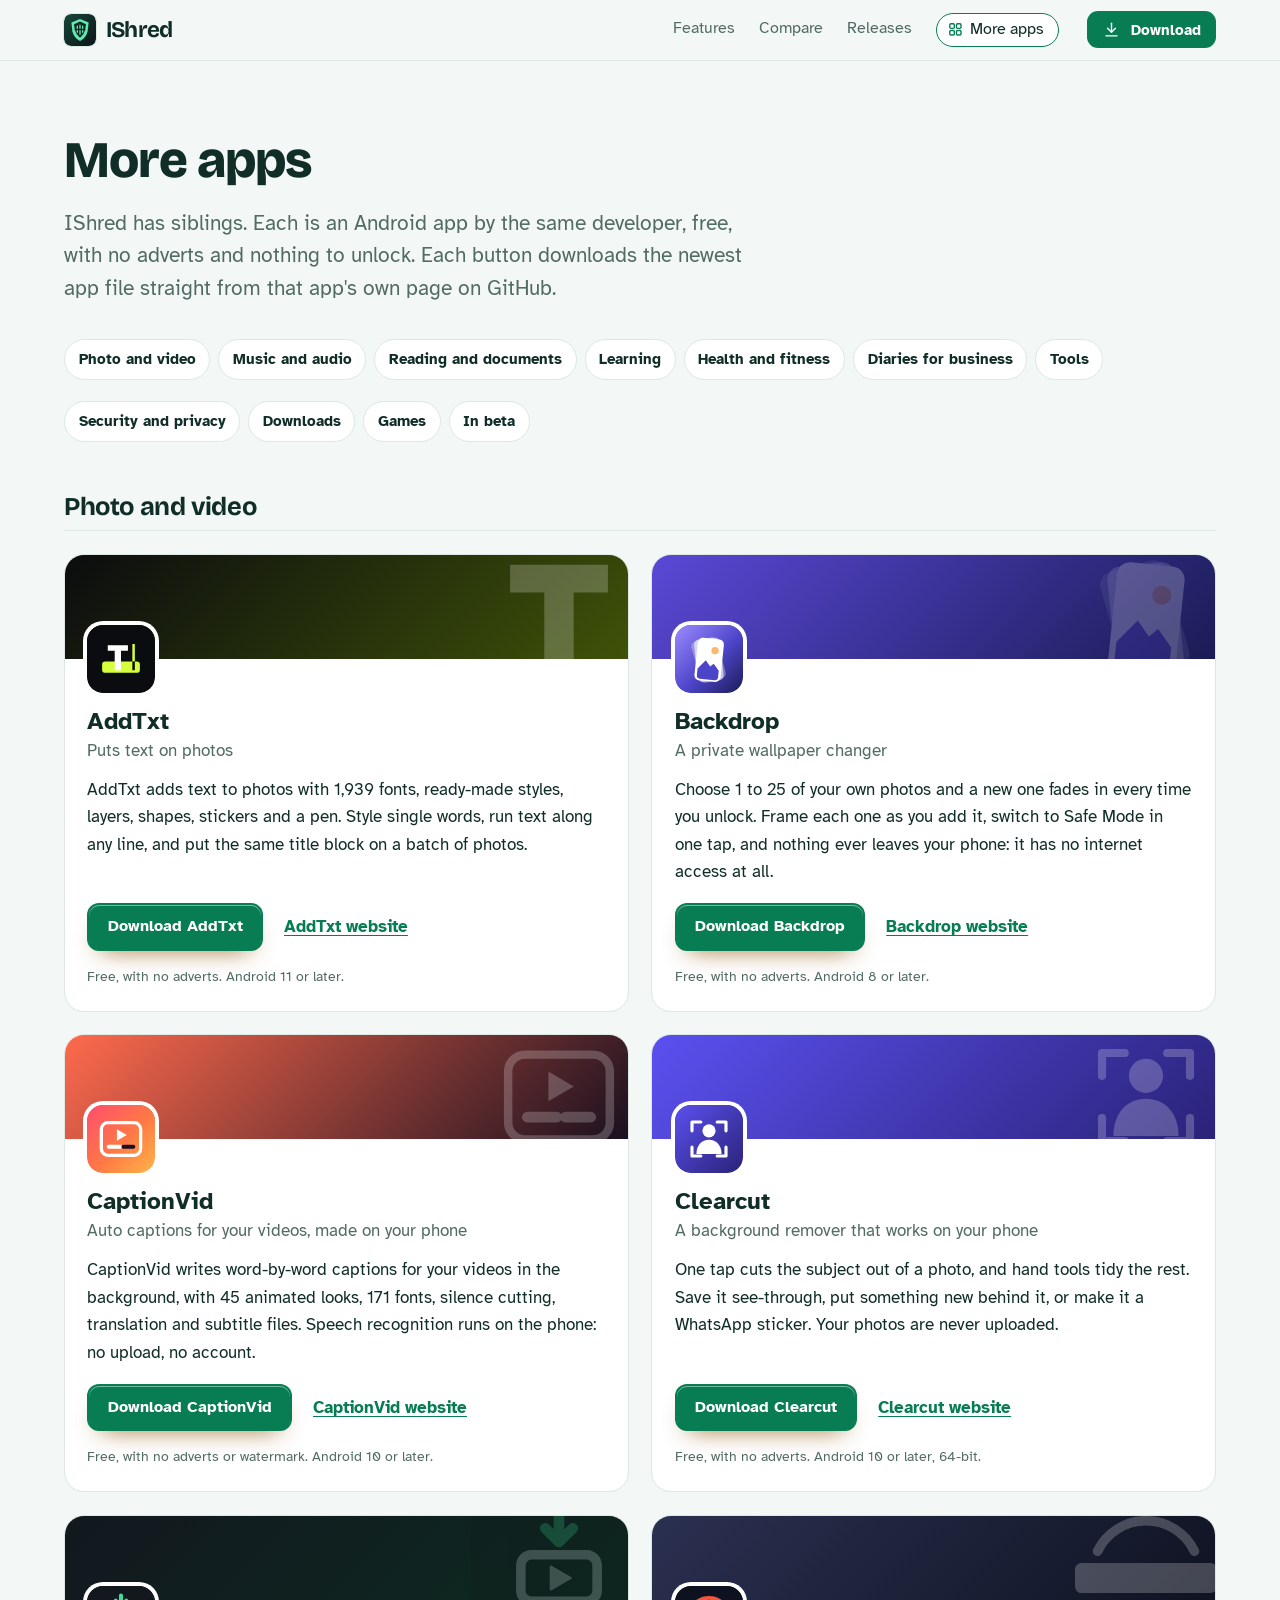
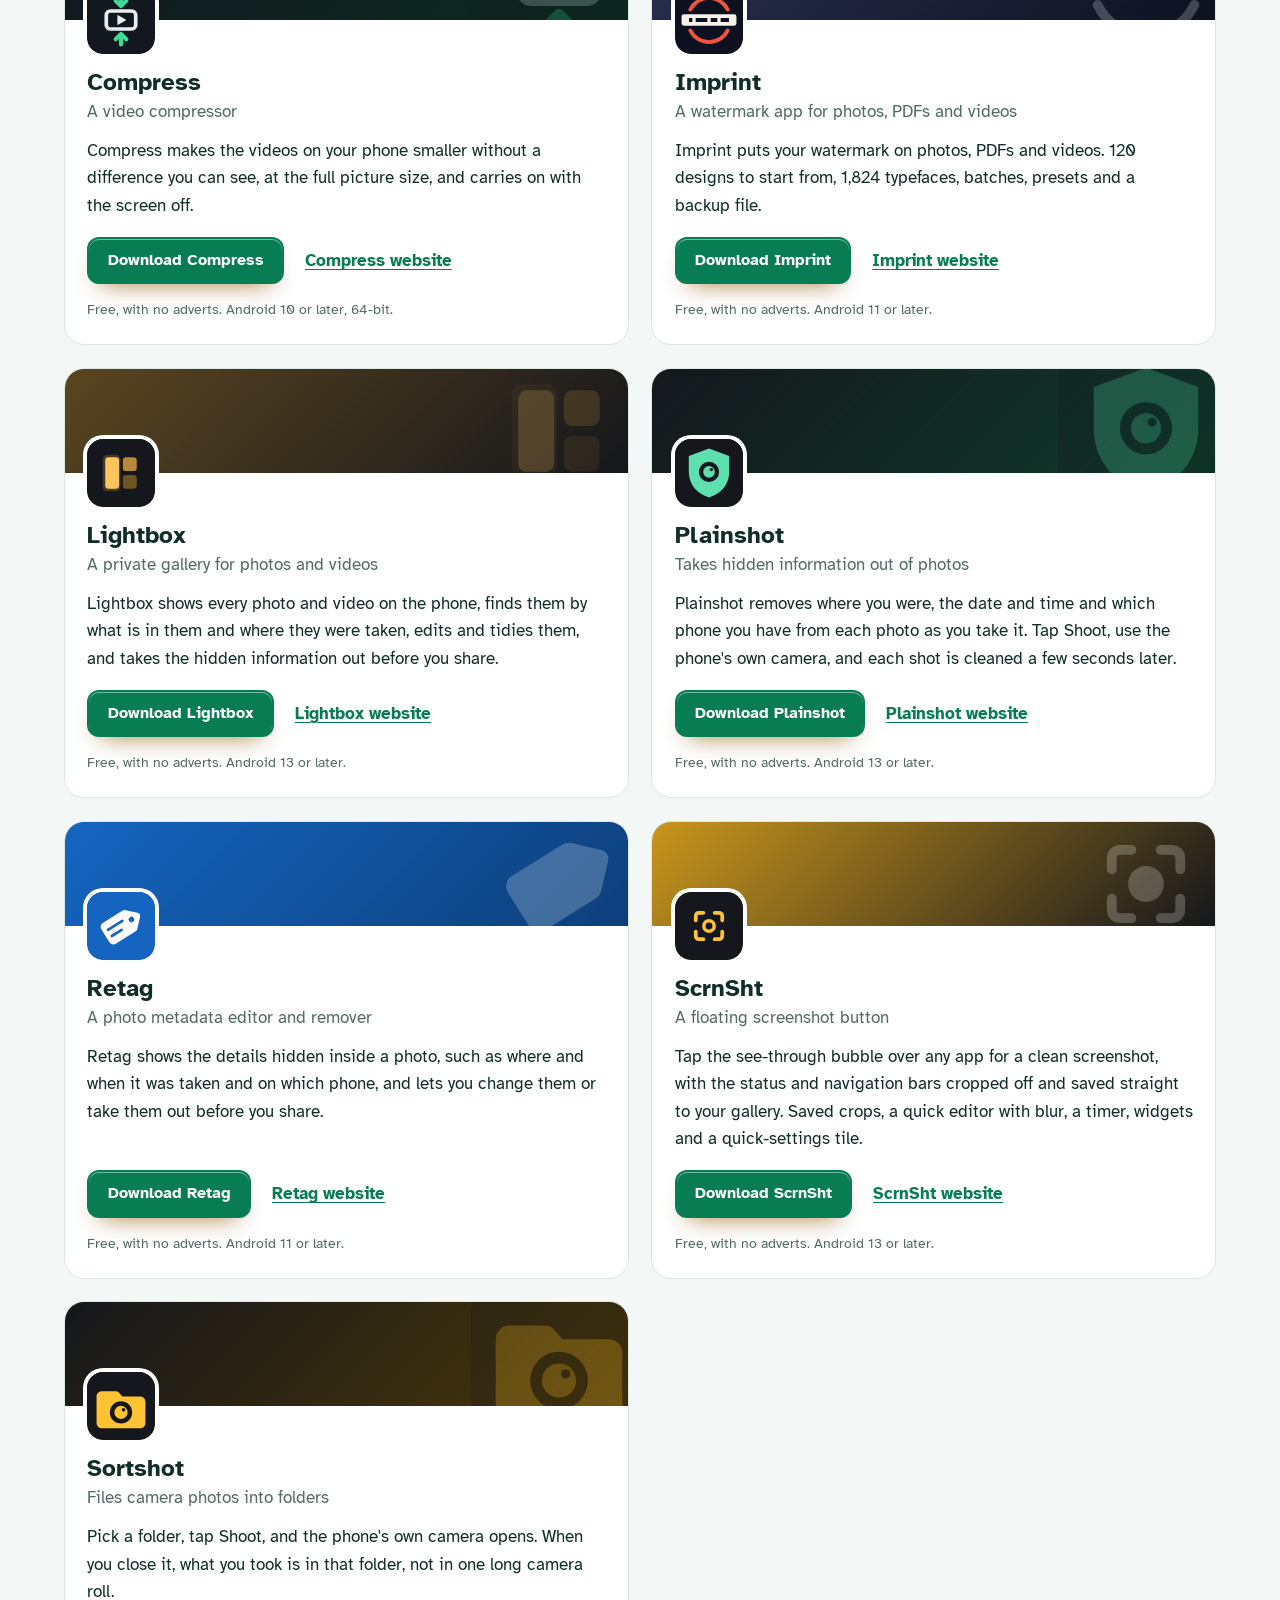
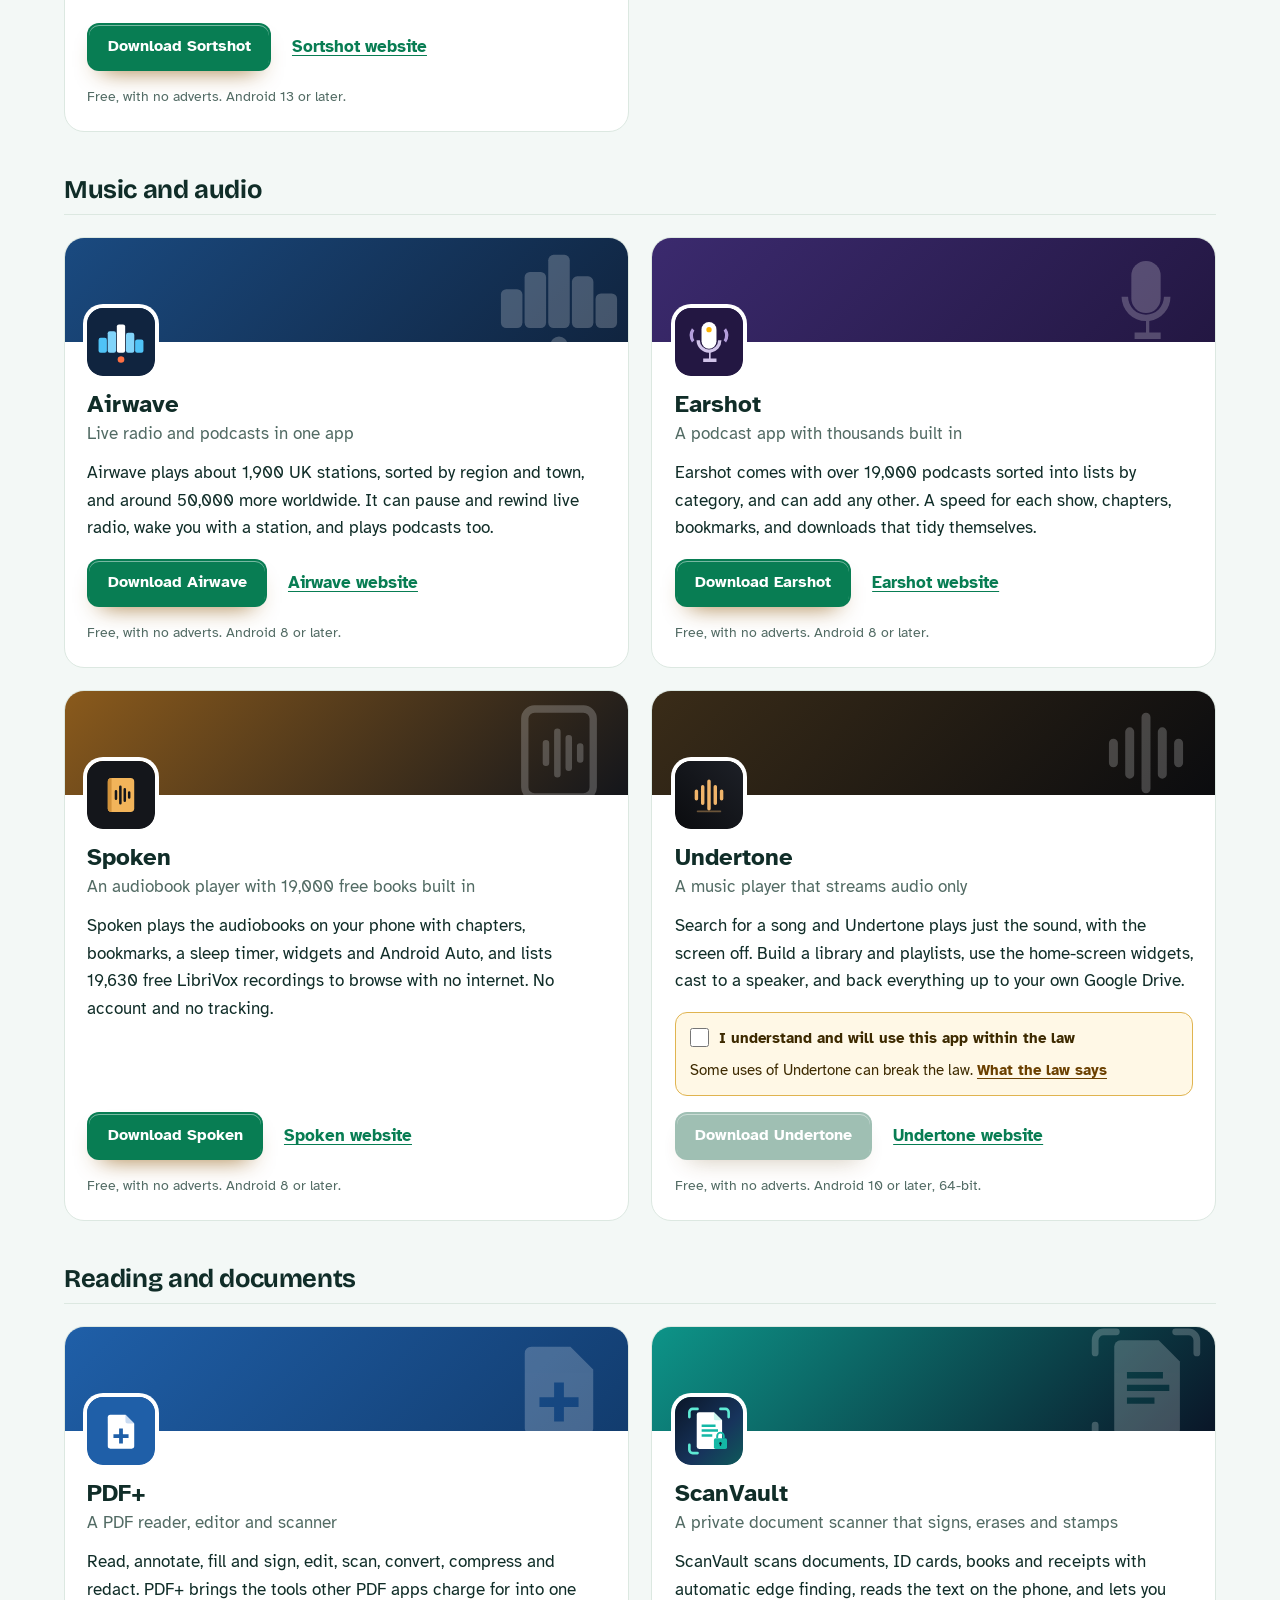
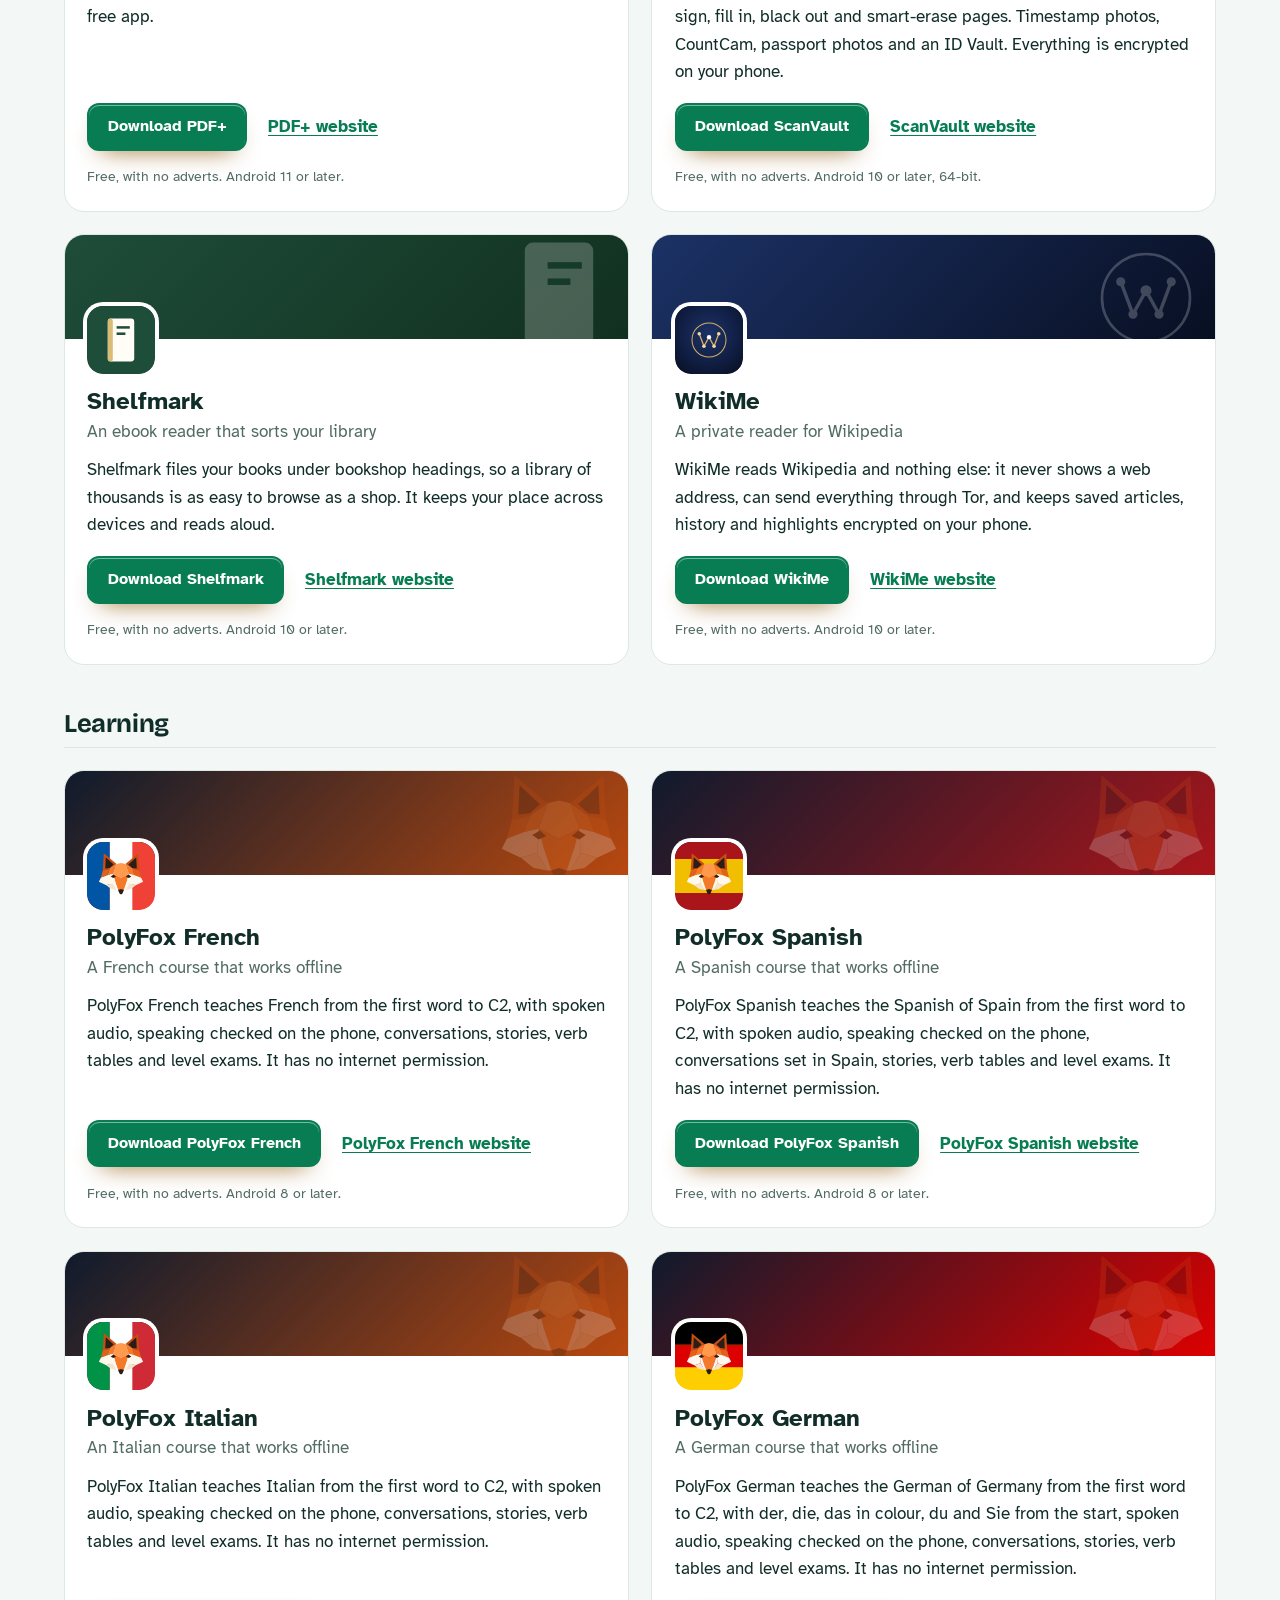
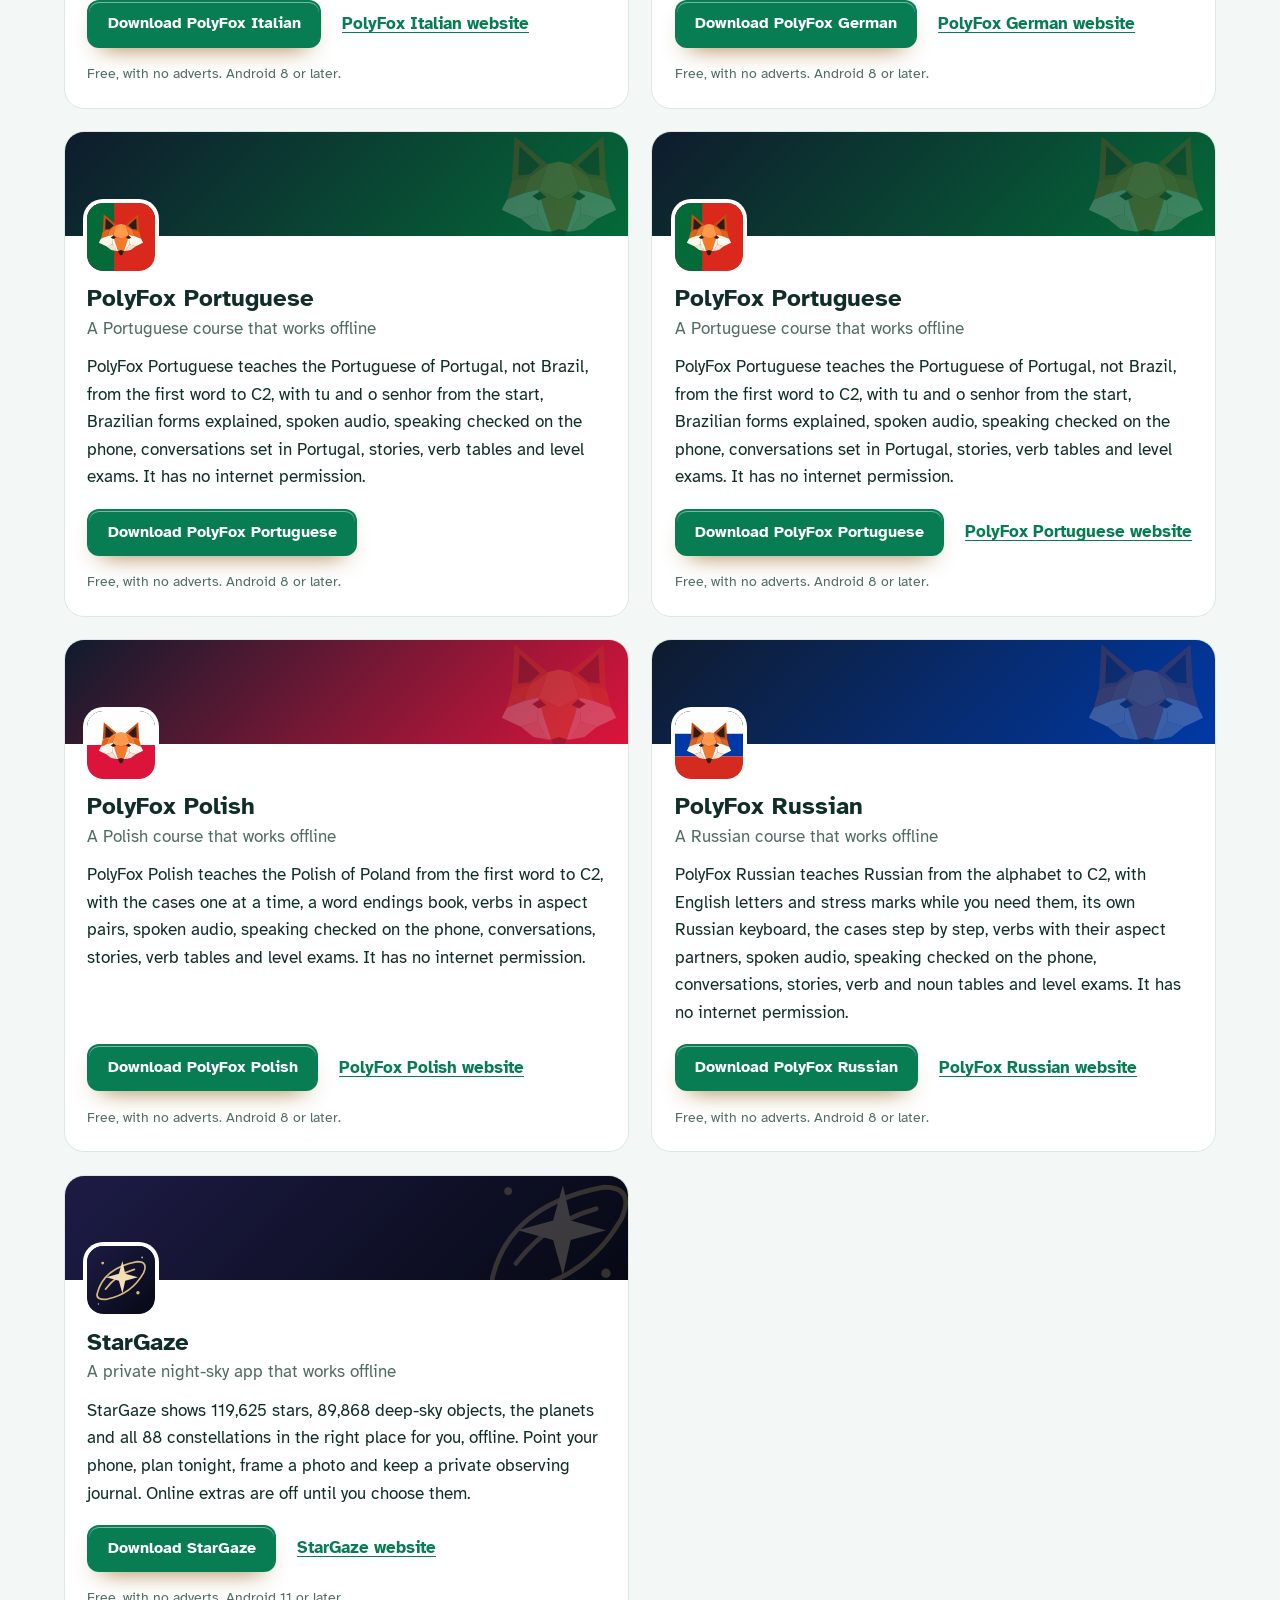
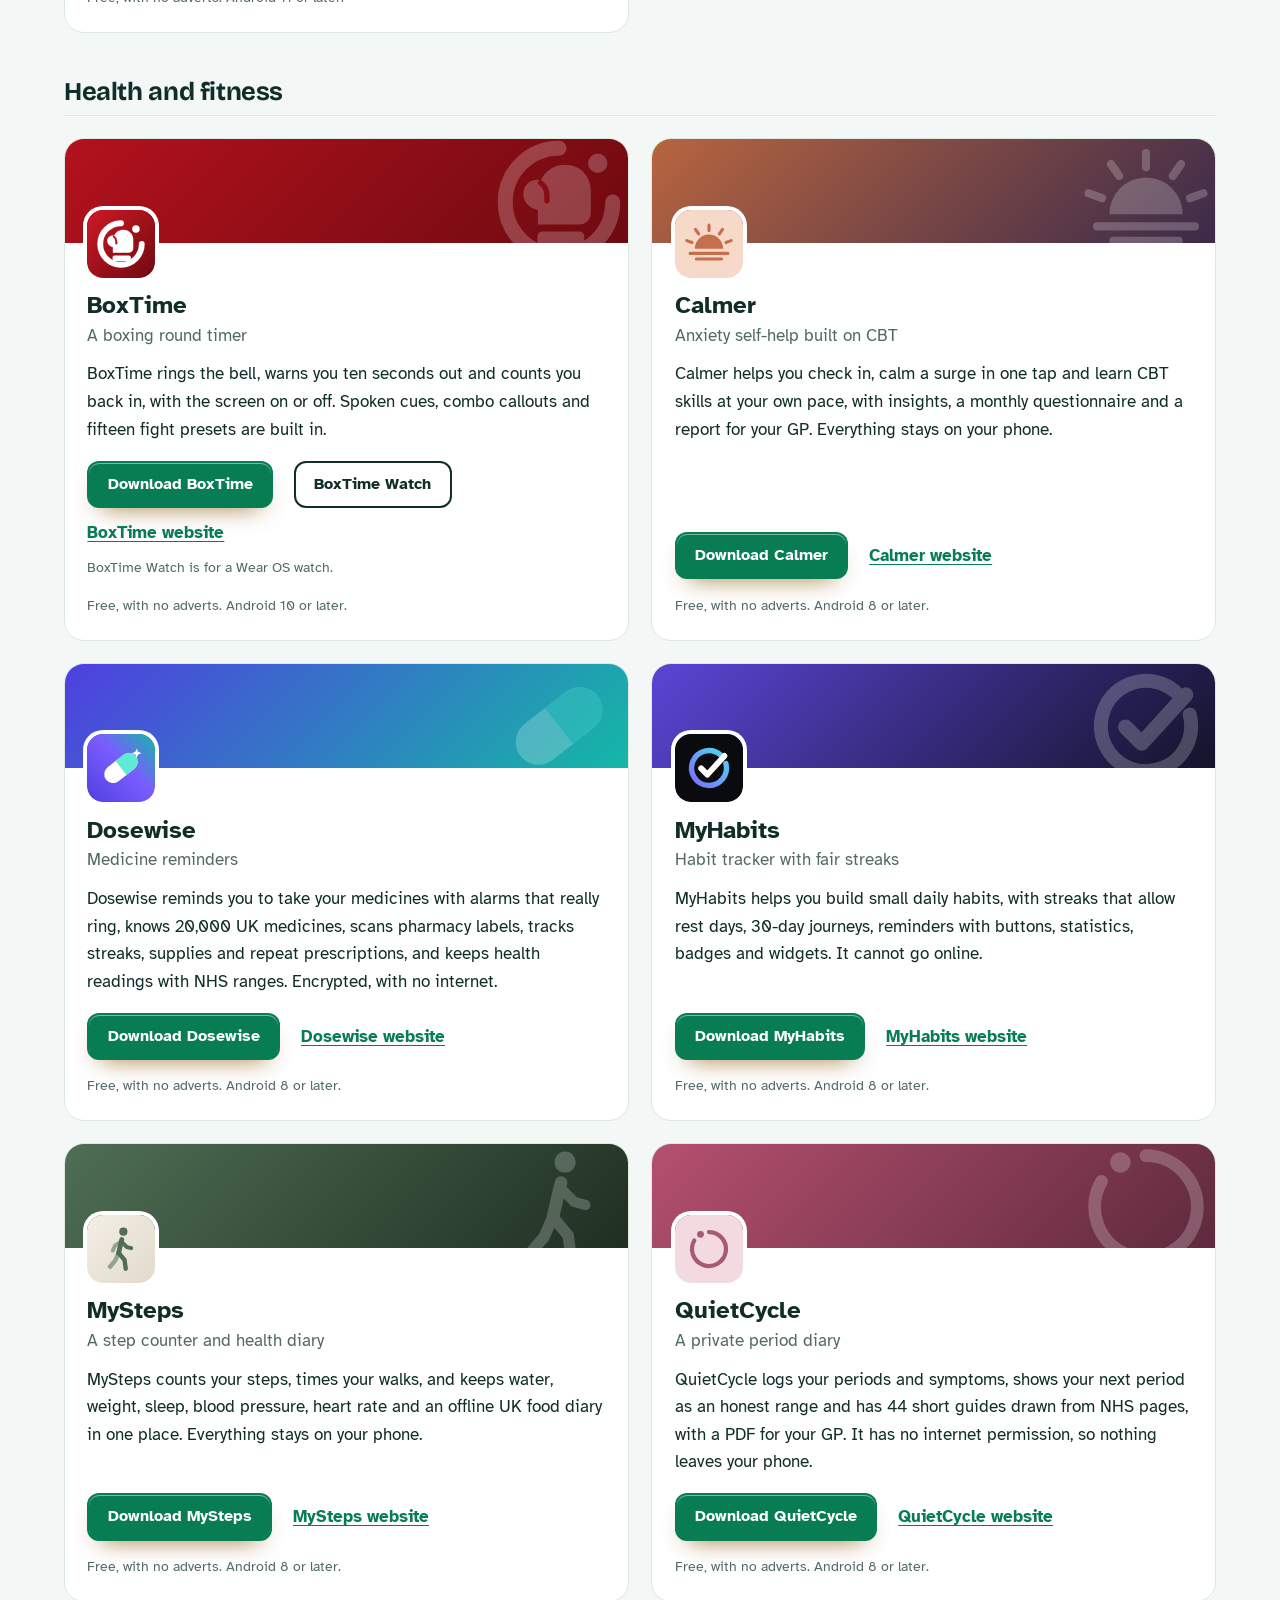
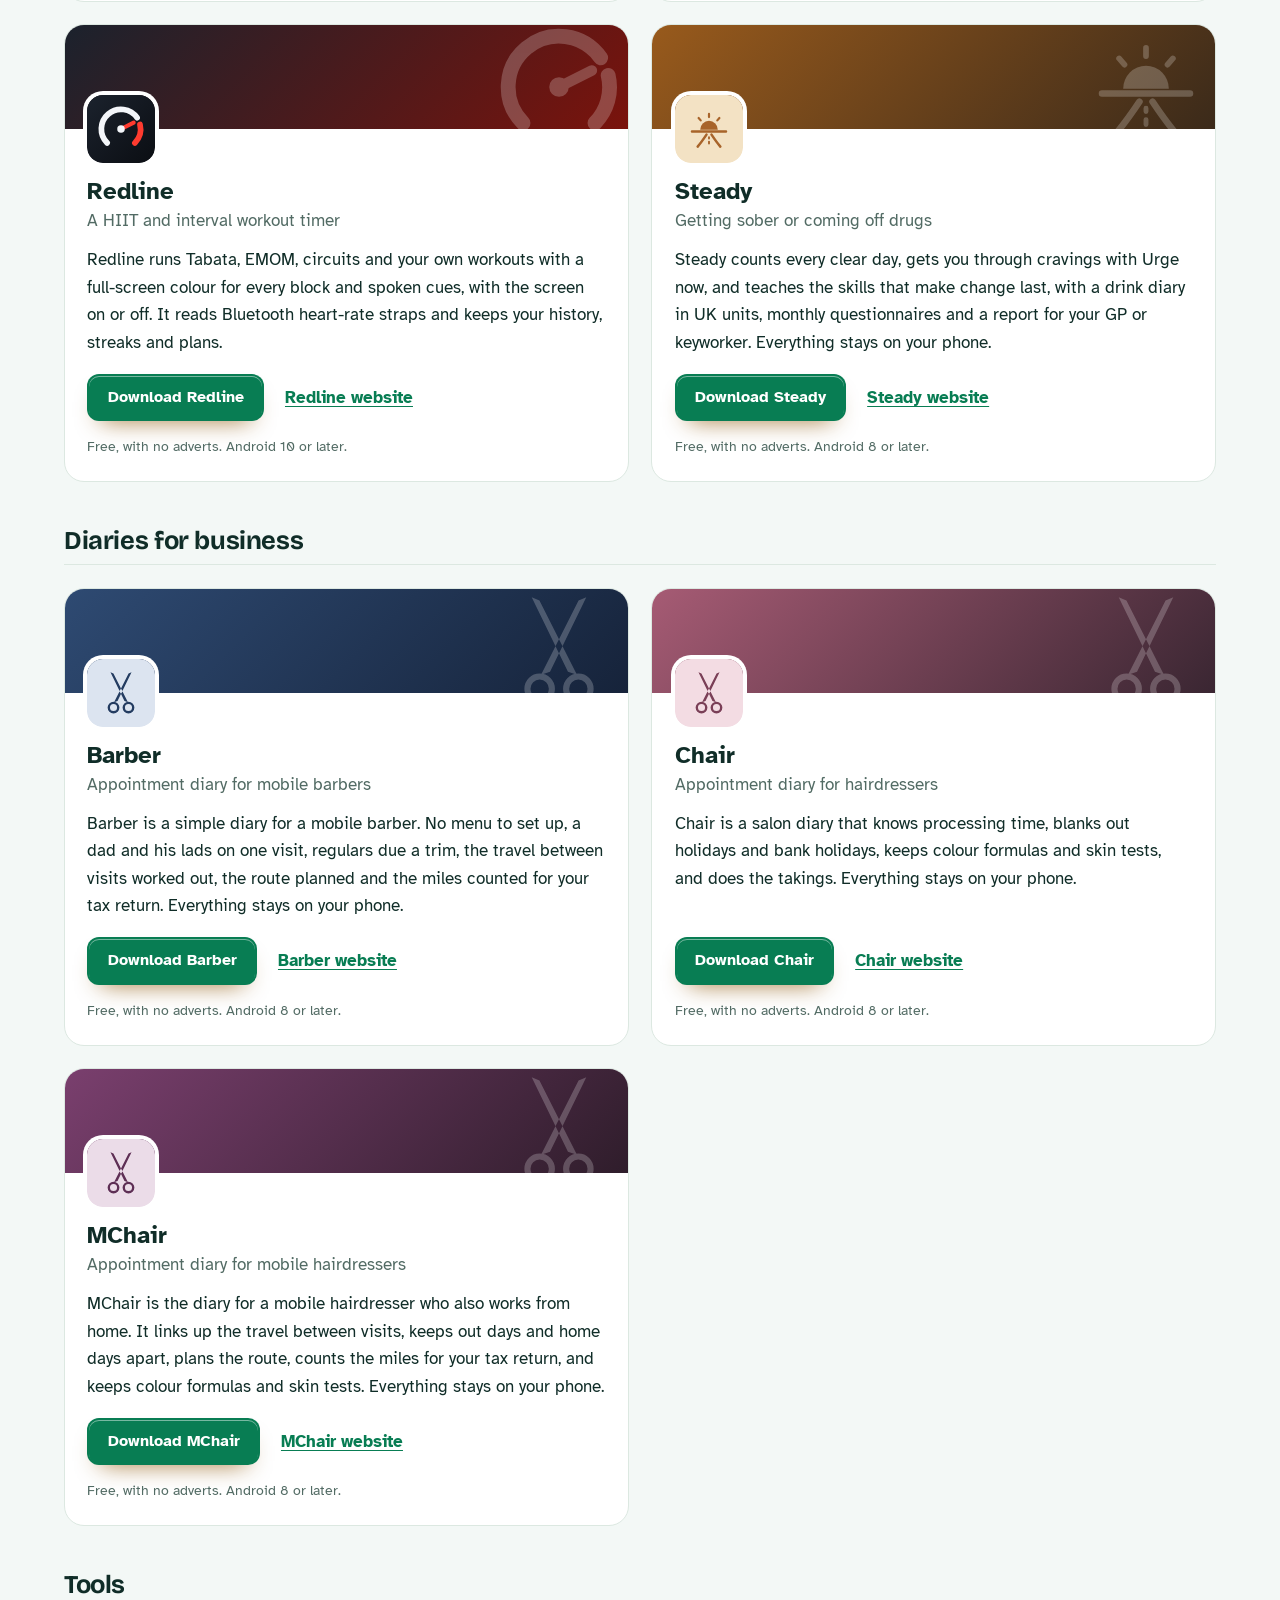
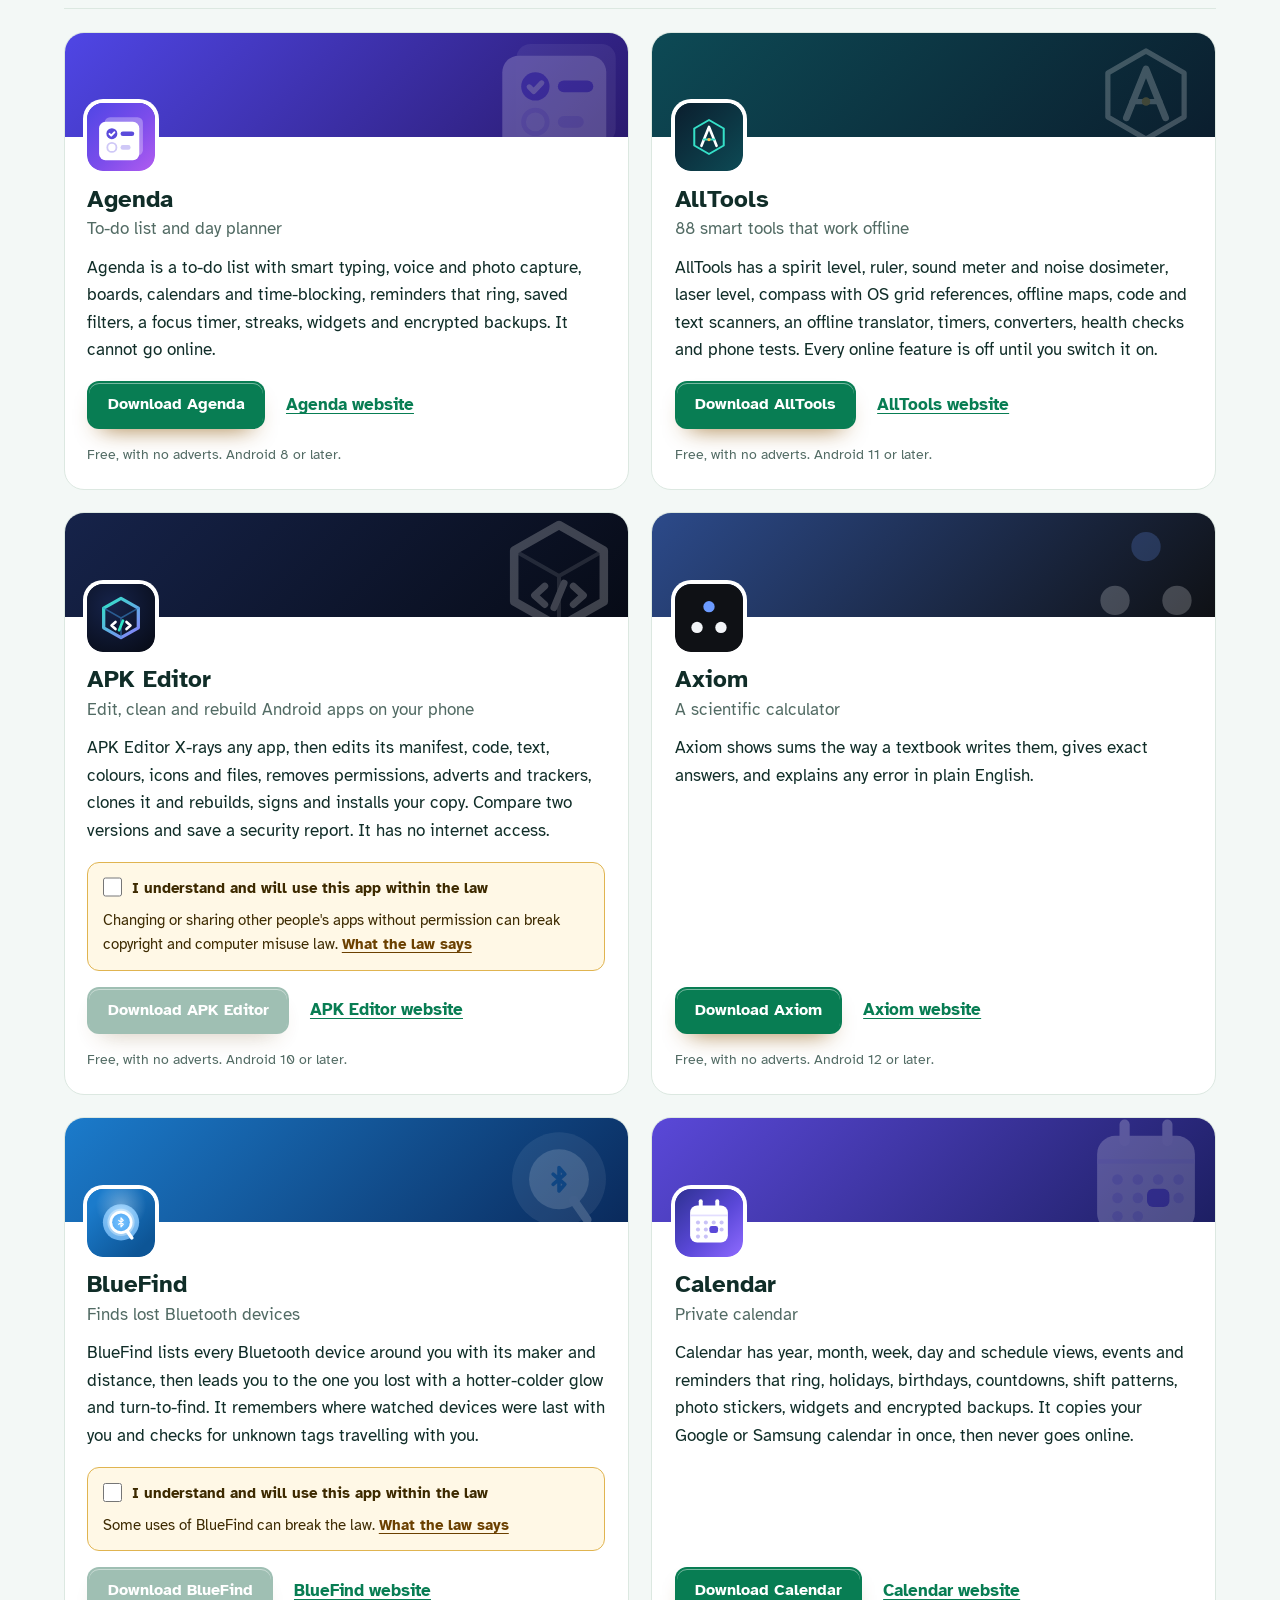
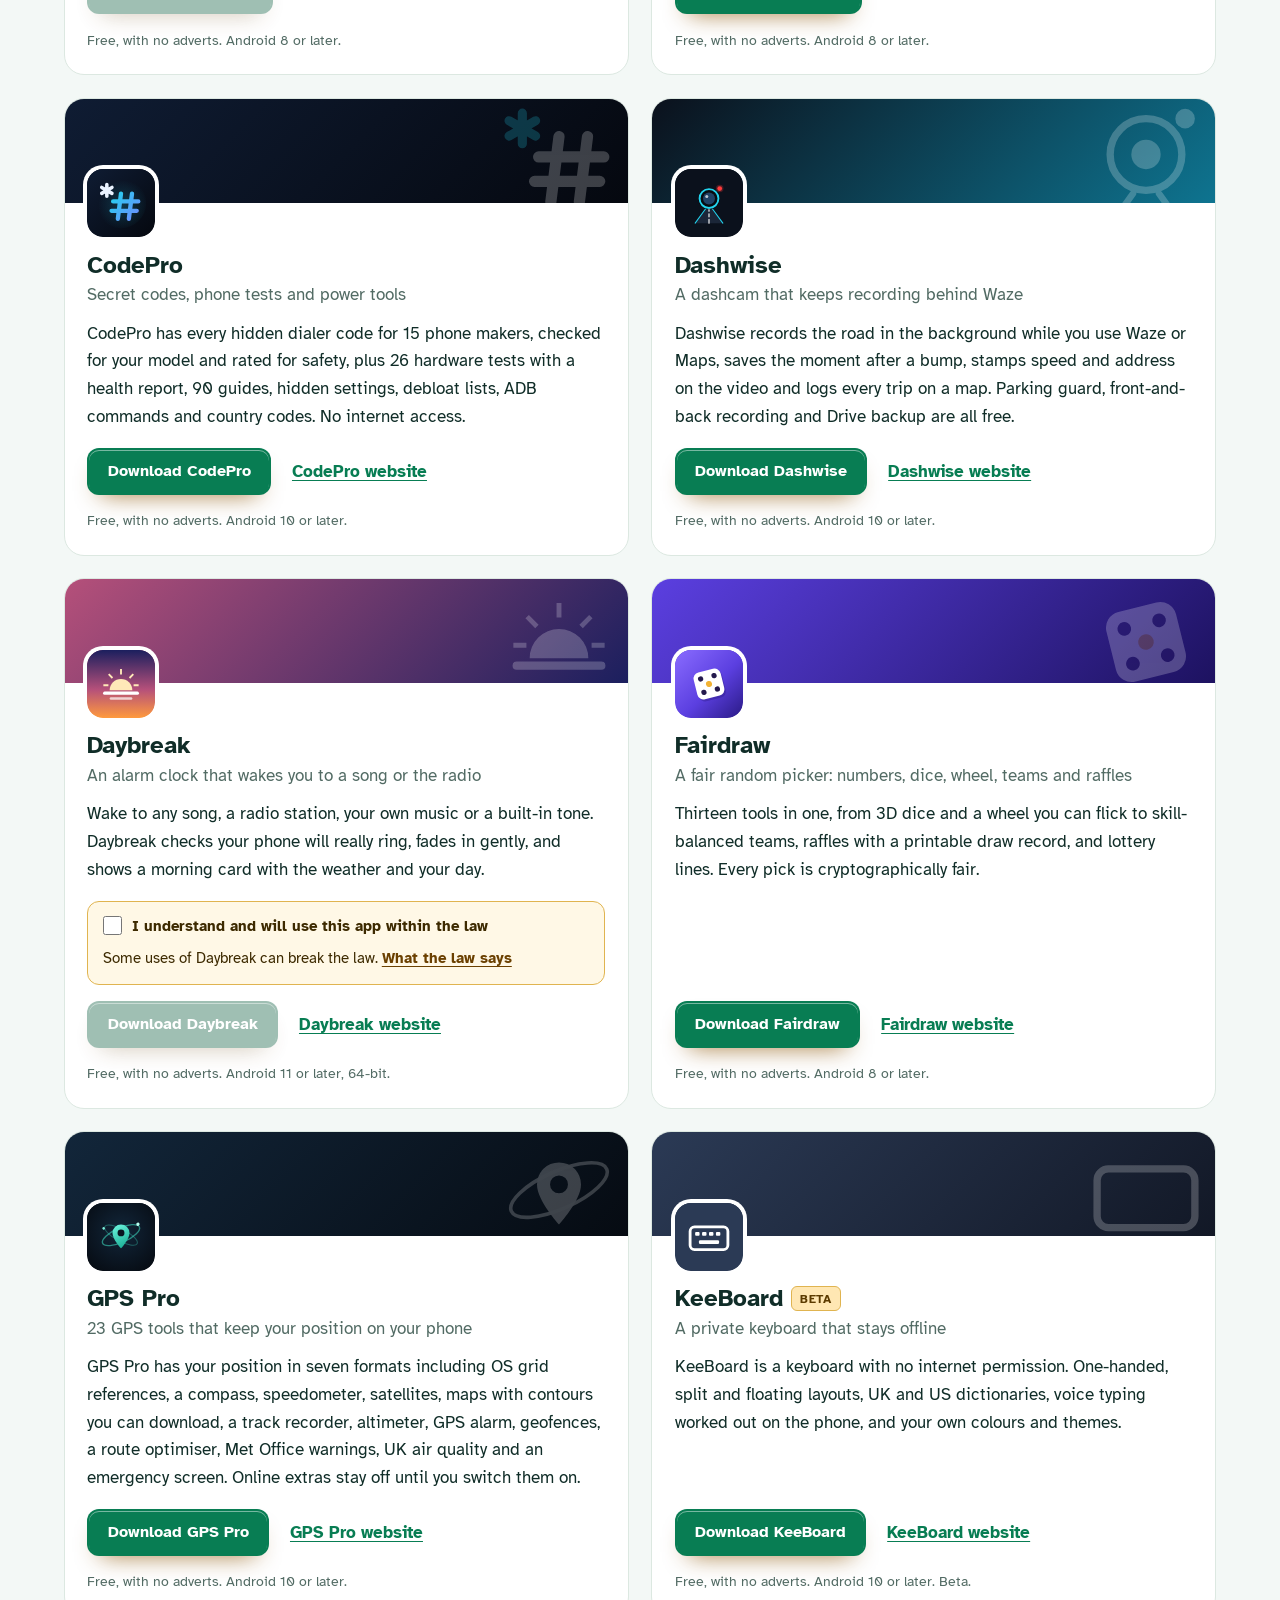
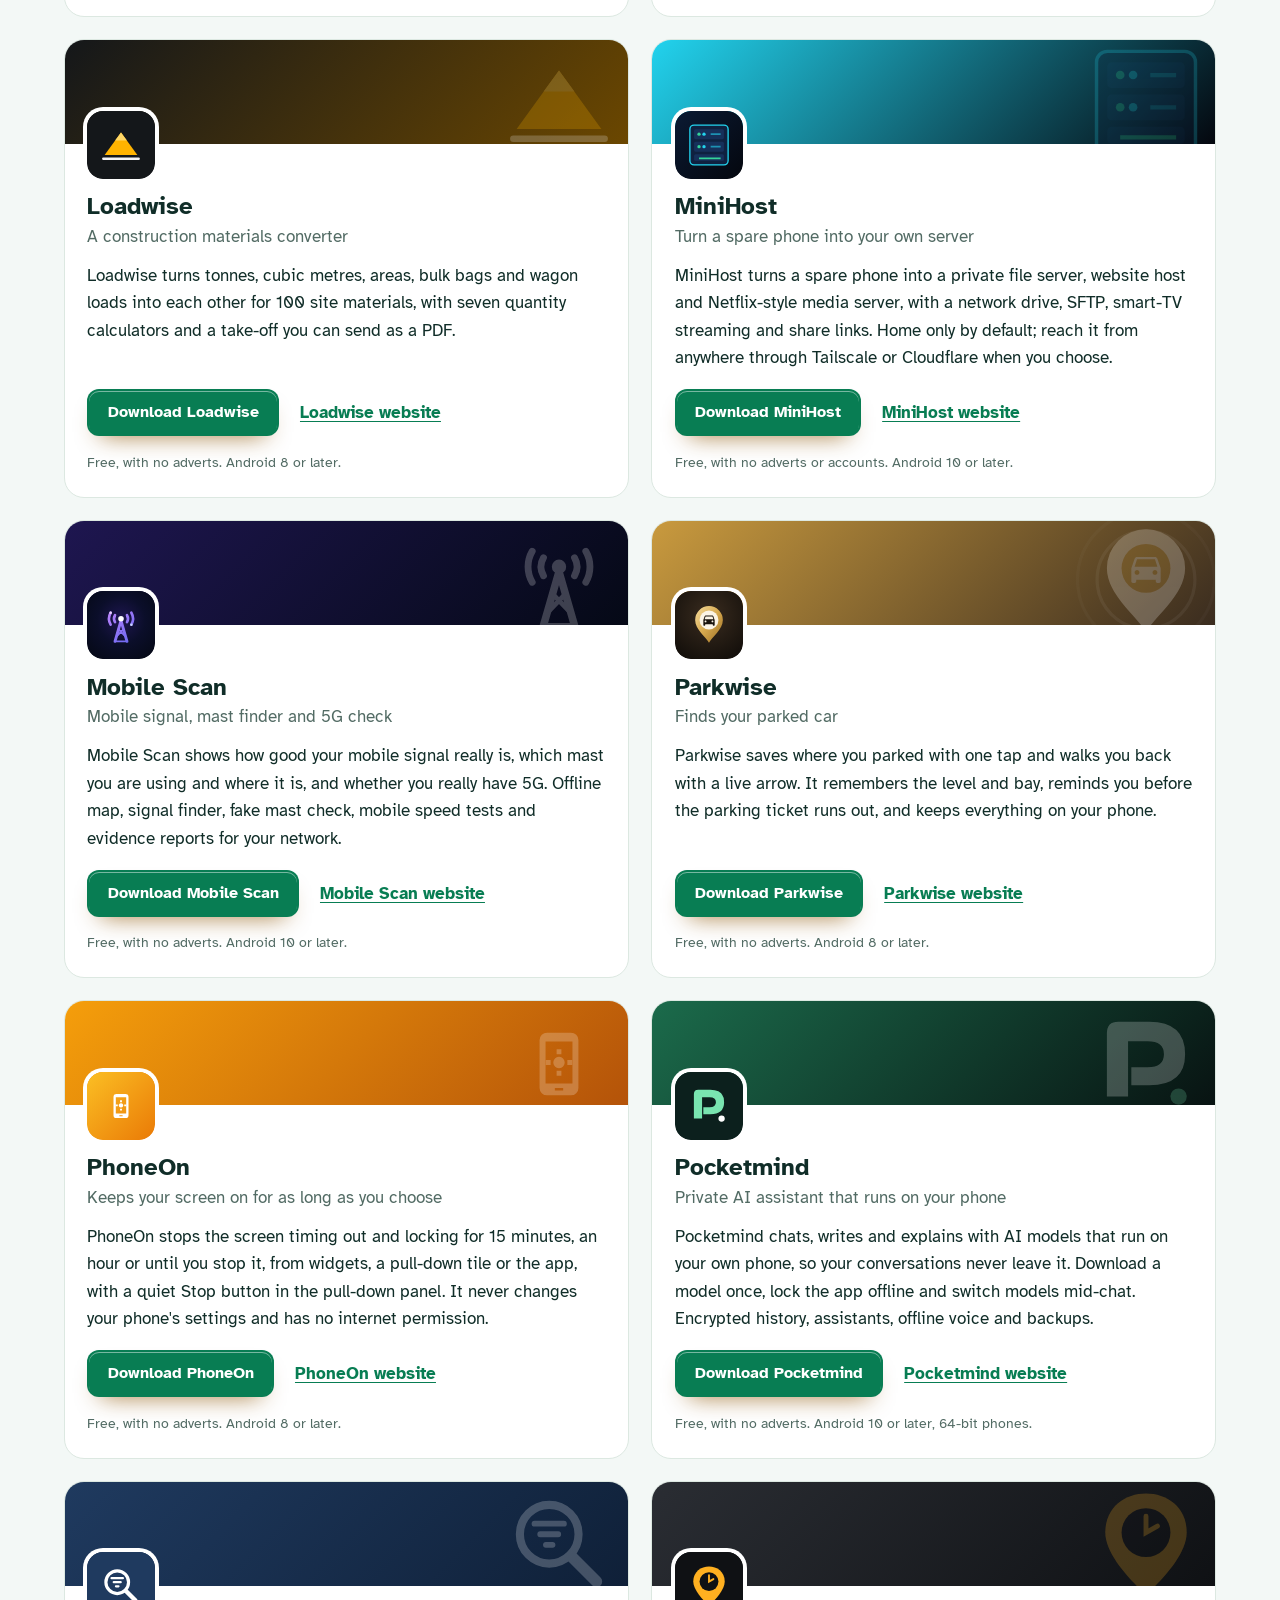
==== commit 2083bb1b: "More apps: add PolyFox Portuguese" ====
--- a/more-apps.html
+++ b/more-apps.html
@@ -4,7 +4,7 @@
 <meta charset="utf-8">
 <meta name="viewport" content="width=device-width, initial-scale=1">
 <title>More free Android apps from the maker of IShred</title>
-<meta name="description" content="All 95 free Android apps from the maker of IShred, in one list by category, each with its download and a link to its website.">
+<meta name="description" content="All 96 free Android apps from the maker of IShred, in one list by category, each with its download and a link to its website.">
 <meta name="author" content="Jonathan Jackson">
 <link rel="canonical" href="https://customgpter.github.io/ishred/more-apps.html">
 <meta name="theme-color" content="#f3f8f6" media="(prefers-color-scheme: light)">
@@ -12,7 +12,7 @@
 <meta property="og:type" content="website">
 <meta property="og:site_name" content="IShred">
 <meta property="og:title" content="More free Android apps from the maker of IShred">
-<meta property="og:description" content="All 95 free Android apps from the maker of IShred, in one list by category, each with its download and a link to its website.">
+<meta property="og:description" content="All 96 free Android apps from the maker of IShred, in one list by category, each with its download and a link to its website.">
 <meta property="og:url" content="https://customgpter.github.io/ishred/more-apps.html">
 <meta property="og:image" content="https://customgpter.github.io/ishred/assets/og.png">
 <meta property="og:image:width" content="1200">
@@ -26,7 +26,7 @@
 <link rel="preload" href="./assets/fonts/atkinson-hyperlegible-latin-400-normal.woff2" as="font" type="font/woff2" crossorigin>
 <link rel="stylesheet" href="./assets/site.css?v=1">
 <link rel="stylesheet" href="./assets/house.css?v=1">
-<script type="application/ld+json">{"@context":"https://schema.org","@type":"ItemList","name":"Apps from the maker of IShred","url":"https://customgpter.github.io/ishred/more-apps.html","itemListElement":[{"@type":"ListItem","position":1,"name":"AddTxt","url":"https://customgpter.github.io/addtxt/"},{"@type":"ListItem","position":2,"name":"Backdrop","url":"https://customgpter.github.io/backdrop/"},{"@type":"ListItem","position":3,"name":"CaptionVid","url":"https://customgpter.github.io/captionvid/"},{"@type":"ListItem","position":4,"name":"Clearcut","url":"https://customgpter.github.io/clearcut/"},{"@type":"ListItem","position":5,"name":"Compress","url":"https://customgpter.github.io/compress/"},{"@type":"ListItem","position":6,"name":"Imprint","url":"https://customgpter.github.io/imprint/"},{"@type":"ListItem","position":7,"name":"Lightbox","url":"https://customgpter.github.io/lightbox/"},{"@type":"ListItem","position":8,"name":"Plainshot","url":"https://customgpter.github.io/plainshot/"},{"@type":"ListItem","position":9,"name":"Retag","url":"https://customgpter.github.io/retag/"},{"@type":"ListItem","position":10,"name":"ScrnSht","url":"https://customgpter.github.io/scrnsht/"},{"@type":"ListItem","position":11,"name":"Sortshot","url":"https://customgpter.github.io/sortshot/"},{"@type":"ListItem","position":12,"name":"Airwave","url":"https://customgpter.github.io/airwave/"},{"@type":"ListItem","position":13,"name":"Earshot","url":"https://customgpter.github.io/earshot/"},{"@type":"ListItem","position":14,"name":"Spoken","url":"https://customgpter.github.io/spoken/"},{"@type":"ListItem","position":15,"name":"Undertone","url":"https://customgpter.github.io/undertone/"},{"@type":"ListItem","position":16,"name":"PDF+","url":"https://customgpter.github.io/pdfplus/"},{"@type":"ListItem","position":17,"name":"ScanVault","url":"https://customgpter.github.io/scanvault/"},{"@type":"ListItem","position":18,"name":"Shelfmark","url":"https://customgpter.github.io/shelfmark/"},{"@type":"ListItem","position":19,"name":"WikiMe","url":"https://customgpter.github.io/wikime/"},{"@type":"ListItem","position":20,"name":"PolyFox French","url":"https://customgpter.github.io/polyfox/"},{"@type":"ListItem","position":21,"name":"PolyFox German","url":"https://customgpter.github.io/polyfox-german/"},{"@type":"ListItem","position":22,"name":"PolyFox Polish","url":"https://customgpter.github.io/polyfox-polish/"},{"@type":"ListItem","position":23,"name":"PolyFox Russian","url":"https://customgpter.github.io/polyfox-russian/"},{"@type":"ListItem","position":24,"name":"StarGaze","url":"https://customgpter.github.io/stargaze/"},{"@type":"ListItem","position":25,"name":"BoxTime","url":"https://customgpter.github.io/boxtime/"},{"@type":"ListItem","position":26,"name":"Calmer","url":"https://customgpter.github.io/calmer/"},{"@type":"ListItem","position":27,"name":"Dosewise","url":"https://customgpter.github.io/dosewise/"},{"@type":"ListItem","position":28,"name":"MyHabits","url":"https://customgpter.github.io/myhabits/"},{"@type":"ListItem","position":29,"name":"MySteps","url":"https://customgpter.github.io/mysteps/"},{"@type":"ListItem","position":30,"name":"QuietCycle","url":"https://customgpter.github.io/quietcycle/"},{"@type":"ListItem","position":31,"name":"Redline","url":"https://customgpter.github.io/redline/"},{"@type":"ListItem","position":32,"name":"Steady","url":"https://customgpter.github.io/steady/"},{"@type":"ListItem","position":33,"name":"Barber","url":"https://customgpter.github.io/barber/"},{"@type":"ListItem","position":34,"name":"Chair","url":"https://customgpter.github.io/chair/"},{"@type":"ListItem","position":35,"name":"MChair","url":"https://customgpter.github.io/mchair/"},{"@type":"ListItem","position":36,"name":"Agenda","url":"https://customgpter.github.io/agenda/"},{"@type":"ListItem","position":37,"name":"AllTools","url":"https://customgpter.github.io/alltools/"},{"@type":"ListItem","position":38,"name":"APK Editor","url":"https://customgpter.github.io/apkeditor/"},{"@type":"ListItem","position":39,"name":"Axiom","url":"https://customgpter.github.io/axiom/"},{"@type":"ListItem","position":40,"name":"BlueFind","url":"https://customgpter.github.io/bluefind/"},{"@type":"ListItem","position":41,"name":"Calendar","url":"https://customgpter.github.io/calendar/"},{"@type":"ListItem","position":42,"name":"CodePro","url":"https://customgpter.github.io/codepro/"},{"@type":"ListItem","position":43,"name":"Dashwise","url":"https://customgpter.github.io/dashwise/"},{"@type":"ListItem","position":44,"name":"Daybreak","url":"https://customgpter.github.io/daybreak/"},{"@type":"ListItem","position":45,"name":"Fairdraw","url":"https://customgpter.github.io/fairdraw/"},{"@type":"ListItem","position":46,"name":"GPS Pro","url":"https://customgpter.github.io/gpspro/"},{"@type":"ListItem","position":47,"name":"KeeBoard","url":"https://customgpter.github.io/keeboard/"},{"@type":"ListItem","position":48,"name":"Loadwise","url":"https://customgpter.github.io/loadwise/"},{"@type":"ListItem","position":49,"name":"MiniHost","url":"https://customgpter.github.io/minihost/"},{"@type":"ListItem","position":50,"name":"Mobile Scan","url":"https://customgpter.github.io/mobilescan/"},{"@type":"ListItem","position":51,"name":"Parkwise","url":"https://customgpter.github.io/parkwise/"},{"@type":"ListItem","position":52,"name":"Pocketmind","url":"https://customgpter.github.io/pocketmind/"},{"@type":"ListItem","position":53,"name":"Refine","url":"https://customgpter.github.io/refine/"},{"@type":"ListItem","position":54,"name":"Shiftwise","url":"https://customgpter.github.io/shiftwise/"},{"@type":"ListItem","position":55,"name":"SimpleCalc","url":"https://customgpter.github.io/simplecalc/"},{"@type":"ListItem","position":56,"name":"Skyline","url":"https://customgpter.github.io/skyline/"},{"@type":"ListItem","position":57,"name":"Slipway","url":"https://customgpter.github.io/slipway/"},{"@type":"ListItem","position":58,"name":"Tagger","url":"https://customgpter.github.io/tagger/"},{"@type":"ListItem","position":59,"name":"TotalClean","url":"https://customgpter.github.io/totalclean/"},{"@type":"ListItem","position":60,"name":"TVLink","url":"https://customgpter.github.io/tvlink/"},{"@type":"ListItem","position":61,"name":"Unbox","url":"https://customgpter.github.io/unbox/"},{"@type":"ListItem","position":62,"name":"WhatsKeep","url":"https://customgpter.github.io/whatskeep/"},{"@type":"ListItem","position":63,"name":"WiFi Scan","url":"https://customgpter.github.io/wifiscan/"},{"@type":"ListItem","position":64,"name":"Auditly","url":"https://customgpter.github.io/auditly/"},{"@type":"ListItem","position":65,"name":"Backchannel","url":"https://customgpter.github.io/backchannel/"},{"@type":"ListItem","position":66,"name":"ENotes","url":"https://customgpter.github.io/enotes/"},{"@type":"ListItem","position":67,"name":"FindMe","url":"https://customgpter.github.io/findme/"},{"@type":"ListItem","position":68,"name":"iLock","url":"https://customgpter.github.io/ilock/"},{"@type":"ListItem","position":69,"name":"ImSafe","url":"https://customgpter.github.io/imsafe/"},{"@type":"ListItem","position":70,"name":"IShred","url":"https://customgpter.github.io/ishred/"},{"@type":"ListItem","position":71,"name":"LockBox","url":"https://customgpter.github.io/lockbox/"},{"@type":"ListItem","position":72,"name":"PassVault","url":"https://customgpter.github.io/passvault/"},{"@type":"ListItem","position":73,"name":"SpyFind","url":"https://customgpter.github.io/spyfind/"},{"@type":"ListItem","position":74,"name":"TextWipe","url":"https://customgpter.github.io/textwipe/"},{"@type":"ListItem","position":75,"name":"Tracewire","url":"https://customgpter.github.io/tracewire/"},{"@type":"ListItem","position":76,"name":"Vigil","url":"https://customgpter.github.io/vigil/"},{"@type":"ListItem","position":77,"name":"Grab","url":"https://customgpter.github.io/grab/"},{"@type":"ListItem","position":78,"name":"Swarm","url":"https://customgpter.github.io/swarm/"},{"@type":"ListItem","position":79,"name":"Plane Games","url":"https://customgpter.github.io/plane-games/"},{"@type":"ListItem","position":80,"name":"Ninefold","url":"https://customgpter.github.io/ninefold/"},{"@type":"ListItem","position":81,"name":"Cubewise","url":"https://customgpter.github.io/cubewise/"},{"@type":"ListItem","position":82,"name":"Tilewise","url":"https://customgpter.github.io/tilewise/"},{"@type":"ListItem","position":83,"name":"Letterwise","url":"https://customgpter.github.io/letterwise/"},{"@type":"ListItem","position":84,"name":"Kingside","url":"https://customgpter.github.io/kingside/"},{"@type":"ListItem","position":85,"name":"Deckhand","url":"https://customgpter.github.io/deckhand/"},{"@type":"ListItem","position":86,"name":"SNESForge","url":"https://customgpter.github.io/snesforge/"},{"@type":"ListItem","position":87,"name":"Fame Boy","url":"https://customgpter.github.io/fameboy/"},{"@type":"ListItem","position":88,"name":"PSPPro","url":"https://customgpter.github.io/psppro/"},{"@type":"ListItem","position":89,"name":"MegaGen","url":"https://customgpter.github.io/megagen/"},{"@type":"ListItem","position":90,"name":"QVR","url":"https://customgpter.github.io/qvr/"},{"@type":"ListItem","position":91,"name":"QVR Watch","url":"https://customgpter.github.io/qvr-watch/"},{"@type":"ListItem","position":92,"name":"QVRLite","url":"https://customgpter.github.io/qvrlite/"},{"@type":"ListItem","position":93,"name":"Onionz","url":"https://customgpter.github.io/onionz/"},{"@type":"ListItem","position":94,"name":"OnionzWeb","url":"https://customgpter.github.io/onionzweb/"}]}</script>
+<script type="application/ld+json">{"@context":"https://schema.org","@type":"ItemList","name":"Apps from the maker of IShred","url":"https://customgpter.github.io/ishred/more-apps.html","itemListElement":[{"@type":"ListItem","position":1,"name":"AddTxt","url":"https://customgpter.github.io/addtxt/"},{"@type":"ListItem","position":2,"name":"Backdrop","url":"https://customgpter.github.io/backdrop/"},{"@type":"ListItem","position":3,"name":"CaptionVid","url":"https://customgpter.github.io/captionvid/"},{"@type":"ListItem","position":4,"name":"Clearcut","url":"https://customgpter.github.io/clearcut/"},{"@type":"ListItem","position":5,"name":"Compress","url":"https://customgpter.github.io/compress/"},{"@type":"ListItem","position":6,"name":"Imprint","url":"https://customgpter.github.io/imprint/"},{"@type":"ListItem","position":7,"name":"Lightbox","url":"https://customgpter.github.io/lightbox/"},{"@type":"ListItem","position":8,"name":"Plainshot","url":"https://customgpter.github.io/plainshot/"},{"@type":"ListItem","position":9,"name":"Retag","url":"https://customgpter.github.io/retag/"},{"@type":"ListItem","position":10,"name":"ScrnSht","url":"https://customgpter.github.io/scrnsht/"},{"@type":"ListItem","position":11,"name":"Sortshot","url":"https://customgpter.github.io/sortshot/"},{"@type":"ListItem","position":12,"name":"Airwave","url":"https://customgpter.github.io/airwave/"},{"@type":"ListItem","position":13,"name":"Earshot","url":"https://customgpter.github.io/earshot/"},{"@type":"ListItem","position":14,"name":"Spoken","url":"https://customgpter.github.io/spoken/"},{"@type":"ListItem","position":15,"name":"Undertone","url":"https://customgpter.github.io/undertone/"},{"@type":"ListItem","position":16,"name":"PDF+","url":"https://customgpter.github.io/pdfplus/"},{"@type":"ListItem","position":17,"name":"ScanVault","url":"https://customgpter.github.io/scanvault/"},{"@type":"ListItem","position":18,"name":"Shelfmark","url":"https://customgpter.github.io/shelfmark/"},{"@type":"ListItem","position":19,"name":"WikiMe","url":"https://customgpter.github.io/wikime/"},{"@type":"ListItem","position":20,"name":"PolyFox French","url":"https://customgpter.github.io/polyfox/"},{"@type":"ListItem","position":21,"name":"PolyFox German","url":"https://customgpter.github.io/polyfox-german/"},{"@type":"ListItem","position":22,"name":"PolyFox Portuguese","url":"https://customgpter.github.io/polyfox-portuguese/"},{"@type":"ListItem","position":23,"name":"PolyFox Polish","url":"https://customgpter.github.io/polyfox-polish/"},{"@type":"ListItem","position":24,"name":"PolyFox Russian","url":"https://customgpter.github.io/polyfox-russian/"},{"@type":"ListItem","position":25,"name":"StarGaze","url":"https://customgpter.github.io/stargaze/"},{"@type":"ListItem","position":26,"name":"BoxTime","url":"https://customgpter.github.io/boxtime/"},{"@type":"ListItem","position":27,"name":"Calmer","url":"https://customgpter.github.io/calmer/"},{"@type":"ListItem","position":28,"name":"Dosewise","url":"https://customgpter.github.io/dosewise/"},{"@type":"ListItem","position":29,"name":"MyHabits","url":"https://customgpter.github.io/myhabits/"},{"@type":"ListItem","position":30,"name":"MySteps","url":"https://customgpter.github.io/mysteps/"},{"@type":"ListItem","position":31,"name":"QuietCycle","url":"https://customgpter.github.io/quietcycle/"},{"@type":"ListItem","position":32,"name":"Redline","url":"https://customgpter.github.io/redline/"},{"@type":"ListItem","position":33,"name":"Steady","url":"https://customgpter.github.io/steady/"},{"@type":"ListItem","position":34,"name":"Barber","url":"https://customgpter.github.io/barber/"},{"@type":"ListItem","position":35,"name":"Chair","url":"https://customgpter.github.io/chair/"},{"@type":"ListItem","position":36,"name":"MChair","url":"https://customgpter.github.io/mchair/"},{"@type":"ListItem","position":37,"name":"Agenda","url":"https://customgpter.github.io/agenda/"},{"@type":"ListItem","position":38,"name":"AllTools","url":"https://customgpter.github.io/alltools/"},{"@type":"ListItem","position":39,"name":"APK Editor","url":"https://customgpter.github.io/apkeditor/"},{"@type":"ListItem","position":40,"name":"Axiom","url":"https://customgpter.github.io/axiom/"},{"@type":"ListItem","position":41,"name":"BlueFind","url":"https://customgpter.github.io/bluefind/"},{"@type":"ListItem","position":42,"name":"Calendar","url":"https://customgpter.github.io/calendar/"},{"@type":"ListItem","position":43,"name":"CodePro","url":"https://customgpter.github.io/codepro/"},{"@type":"ListItem","position":44,"name":"Dashwise","url":"https://customgpter.github.io/dashwise/"},{"@type":"ListItem","position":45,"name":"Daybreak","url":"https://customgpter.github.io/daybreak/"},{"@type":"ListItem","position":46,"name":"Fairdraw","url":"https://customgpter.github.io/fairdraw/"},{"@type":"ListItem","position":47,"name":"GPS Pro","url":"https://customgpter.github.io/gpspro/"},{"@type":"ListItem","position":48,"name":"KeeBoard","url":"https://customgpter.github.io/keeboard/"},{"@type":"ListItem","position":49,"name":"Loadwise","url":"https://customgpter.github.io/loadwise/"},{"@type":"ListItem","position":50,"name":"MiniHost","url":"https://customgpter.github.io/minihost/"},{"@type":"ListItem","position":51,"name":"Mobile Scan","url":"https://customgpter.github.io/mobilescan/"},{"@type":"ListItem","position":52,"name":"Parkwise","url":"https://customgpter.github.io/parkwise/"},{"@type":"ListItem","position":53,"name":"Pocketmind","url":"https://customgpter.github.io/pocketmind/"},{"@type":"ListItem","position":54,"name":"Refine","url":"https://customgpter.github.io/refine/"},{"@type":"ListItem","position":55,"name":"Shiftwise","url":"https://customgpter.github.io/shiftwise/"},{"@type":"ListItem","position":56,"name":"SimpleCalc","url":"https://customgpter.github.io/simplecalc/"},{"@type":"ListItem","position":57,"name":"Skyline","url":"https://customgpter.github.io/skyline/"},{"@type":"ListItem","position":58,"name":"Slipway","url":"https://customgpter.github.io/slipway/"},{"@type":"ListItem","position":59,"name":"Tagger","url":"https://customgpter.github.io/tagger/"},{"@type":"ListItem","position":60,"name":"TotalClean","url":"https://customgpter.github.io/totalclean/"},{"@type":"ListItem","position":61,"name":"TVLink","url":"https://customgpter.github.io/tvlink/"},{"@type":"ListItem","position":62,"name":"Unbox","url":"https://customgpter.github.io/unbox/"},{"@type":"ListItem","position":63,"name":"WhatsKeep","url":"https://customgpter.github.io/whatskeep/"},{"@type":"ListItem","position":64,"name":"WiFi Scan","url":"https://customgpter.github.io/wifiscan/"},{"@type":"ListItem","position":65,"name":"Auditly","url":"https://customgpter.github.io/auditly/"},{"@type":"ListItem","position":66,"name":"Backchannel","url":"https://customgpter.github.io/backchannel/"},{"@type":"ListItem","position":67,"name":"ENotes","url":"https://customgpter.github.io/enotes/"},{"@type":"ListItem","position":68,"name":"FindMe","url":"https://customgpter.github.io/findme/"},{"@type":"ListItem","position":69,"name":"iLock","url":"https://customgpter.github.io/ilock/"},{"@type":"ListItem","position":70,"name":"ImSafe","url":"https://customgpter.github.io/imsafe/"},{"@type":"ListItem","position":71,"name":"IShred","url":"https://customgpter.github.io/ishred/"},{"@type":"ListItem","position":72,"name":"LockBox","url":"https://customgpter.github.io/lockbox/"},{"@type":"ListItem","position":73,"name":"PassVault","url":"https://customgpter.github.io/passvault/"},{"@type":"ListItem","position":74,"name":"SpyFind","url":"https://customgpter.github.io/spyfind/"},{"@type":"ListItem","position":75,"name":"TextWipe","url":"https://customgpter.github.io/textwipe/"},{"@type":"ListItem","position":76,"name":"Tracewire","url":"https://customgpter.github.io/tracewire/"},{"@type":"ListItem","position":77,"name":"Vigil","url":"https://customgpter.github.io/vigil/"},{"@type":"ListItem","position":78,"name":"Grab","url":"https://customgpter.github.io/grab/"},{"@type":"ListItem","position":79,"name":"Swarm","url":"https://customgpter.github.io/swarm/"},{"@type":"ListItem","position":80,"name":"Plane Games","url":"https://customgpter.github.io/plane-games/"},{"@type":"ListItem","position":81,"name":"Ninefold","url":"https://customgpter.github.io/ninefold/"},{"@type":"ListItem","position":82,"name":"Cubewise","url":"https://customgpter.github.io/cubewise/"},{"@type":"ListItem","position":83,"name":"Tilewise","url":"https://customgpter.github.io/tilewise/"},{"@type":"ListItem","position":84,"name":"Letterwise","url":"https://customgpter.github.io/letterwise/"},{"@type":"ListItem","position":85,"name":"Kingside","url":"https://customgpter.github.io/kingside/"},{"@type":"ListItem","position":86,"name":"Deckhand","url":"https://customgpter.github.io/deckhand/"},{"@type":"ListItem","position":87,"name":"SNESForge","url":"https://customgpter.github.io/snesforge/"},{"@type":"ListItem","position":88,"name":"Fame Boy","url":"https://customgpter.github.io/fameboy/"},{"@type":"ListItem","position":89,"name":"PSPPro","url":"https://customgpter.github.io/psppro/"},{"@type":"ListItem","position":90,"name":"MegaGen","url":"https://customgpter.github.io/megagen/"},{"@type":"ListItem","position":91,"name":"QVR","url":"https://customgpter.github.io/qvr/"},{"@type":"ListItem","position":92,"name":"QVR Watch","url":"https://customgpter.github.io/qvr-watch/"},{"@type":"ListItem","position":93,"name":"QVRLite","url":"https://customgpter.github.io/qvrlite/"},{"@type":"ListItem","position":94,"name":"Onionz","url":"https://customgpter.github.io/onionz/"},{"@type":"ListItem","position":95,"name":"OnionzWeb","url":"https://customgpter.github.io/onionzweb/"}]}</script>
 <link rel="stylesheet" href="./assets/apps-list.css?v=1">
 <script src="./assets/apps-list.js?v=1" defer></script>
 </head>
@@ -70,7 +70,7 @@
 <div class="mapps-group" role="group" aria-labelledby="apps-learning"><h2 class="mapps-cat" id="apps-learning">Learning</h2>
 <ul class="mapps"><li class="mapp" style="--b:#0f1b2d;--b2:#b8480f"><div class="mapp-cover" aria-hidden="true"><svg viewBox="0 0 108 108"><polygon fill="#C94E12" points="26.7,17.9 47.0,35.1 36.1,42.9 25.1,45.2"/><polygon fill="#C94E12" points="82.9,45.2 71.9,42.9 61.0,35.1 81.3,17.9"/><polygon fill="#2B1D17" points="29.8,24.1 42.3,35.8 36.1,41.3 29.0,42.1"/><polygon fill="#2B1D17" points="79.0,42.1 71.9,41.3 65.7,35.8 78.2,24.1"/><polygon fill="#FF9A4D" points="54.0,33.5 47.0,35.1 41.5,50.7 54.0,56.9"/><polygon fill="#FF9A4D" points="54.0,56.9 66.5,50.7 61.0,35.1 54.0,33.5"/><polygon fill="#F47A2A" points="47.0,35.1 36.1,42.9 32.2,53.0 41.5,50.7"/><polygon fill="#F47A2A" points="66.5,50.7 75.8,53.0 71.9,42.9 61.0,35.1"/><polygon fill="#E2611A" points="36.1,42.9 25.1,45.2 22.0,56.9 32.2,53.0"/><polygon fill="#E2611A" points="75.8,53.0 86.0,56.9 82.9,45.2 71.9,42.9"/><polygon fill="#FFF6EC" points="32.2,53.0 22.0,56.9 18.9,63.1 30.6,68.6 40.7,65.5 41.5,50.7"/><polygon fill="#FFF6EC" points="66.5,50.7 67.3,65.5 77.4,68.6 89.1,63.1 86.0,56.9 75.8,53.0"/><polygon fill="#F3E3D2" points="30.6,68.6 40.7,65.5 47.0,76.4 38.4,74.8"/><polygon fill="#F3E3D2" points="69.6,74.8 61.0,76.4 67.3,65.5 77.4,68.6"/><polygon fill="#F47A2A" points="41.5,50.7 54.0,56.9 54.0,78.0 49.3,76.4 44.6,62.4"/><polygon fill="#F47A2A" points="63.4,62.4 58.7,76.4 54.0,78.0 54.0,56.9 66.5,50.7"/><polygon fill="#FFF6EC" points="41.5,50.7 44.6,62.4 49.3,76.4 47.0,76.4 40.7,65.5"/><polygon fill="#FFF6EC" points="67.3,65.5 61.0,76.4 58.7,76.4 63.4,62.4 66.5,50.7"/><polygon fill="#2B1D17" points="49.3,76.4 54.0,74.8 58.7,76.4 56.3,81.9 54.0,83.4 51.7,81.9"/><polygon fill="#2B1D17" points="37.6,54.6 42.3,51.8 46.2,55.3 41.5,57.3"/><polygon fill="#2B1D17" points="66.5,57.3 61.8,55.3 65.7,51.8 70.4,54.6"/></svg></div><div class="mapp-body"><svg class="mapp-icon" viewBox="0 0 108 108" aria-hidden="true"><rect width="108" height="108" rx="24" fill="#EF4135"/><path fill="#FFFFFF" d="M36 0H72V108H36Z"/><path fill="#0055A4" d="M24 0H36V108H24A24 24 0 0 1 0 84V24A24 24 0 0 1 24 0Z"/><polygon fill="#C94E12" points="26.7,17.9 47.0,35.1 36.1,42.9 25.1,45.2"/><polygon fill="#C94E12" points="82.9,45.2 71.9,42.9 61.0,35.1 81.3,17.9"/><polygon fill="#2B1D17" points="29.8,24.1 42.3,35.8 36.1,41.3 29.0,42.1"/><polygon fill="#2B1D17" points="79.0,42.1 71.9,41.3 65.7,35.8 78.2,24.1"/><polygon fill="#FF9A4D" points="54.0,33.5 47.0,35.1 41.5,50.7 54.0,56.9"/><polygon fill="#FF9A4D" points="54.0,56.9 66.5,50.7 61.0,35.1 54.0,33.5"/><polygon fill="#F47A2A" points="47.0,35.1 36.1,42.9 32.2,53.0 41.5,50.7"/><polygon fill="#F47A2A" points="66.5,50.7 75.8,53.0 71.9,42.9 61.0,35.1"/><polygon fill="#E2611A" points="36.1,42.9 25.1,45.2 22.0,56.9 32.2,53.0"/><polygon fill="#E2611A" points="75.8,53.0 86.0,56.9 82.9,45.2 71.9,42.9"/><polygon fill="#FFF6EC" points="32.2,53.0 22.0,56.9 18.9,63.1 30.6,68.6 40.7,65.5 41.5,50.7"/><polygon fill="#FFF6EC" points="66.5,50.7 67.3,65.5 77.4,68.6 89.1,63.1 86.0,56.9 75.8,53.0"/><polygon fill="#F3E3D2" points="30.6,68.6 40.7,65.5 47.0,76.4 38.4,74.8"/><polygon fill="#F3E3D2" points="69.6,74.8 61.0,76.4 67.3,65.5 77.4,68.6"/><polygon fill="#F47A2A" points="41.5,50.7 54.0,56.9 54.0,78.0 49.3,76.4 44.6,62.4"/><polygon fill="#F47A2A" points="63.4,62.4 58.7,76.4 54.0,78.0 54.0,56.9 66.5,50.7"/><polygon fill="#FFF6EC" points="41.5,50.7 44.6,62.4 49.3,76.4 47.0,76.4 40.7,65.5"/><polygon fill="#FFF6EC" points="67.3,65.5 61.0,76.4 58.7,76.4 63.4,62.4 66.5,50.7"/><polygon fill="#2B1D17" points="49.3,76.4 54.0,74.8 58.7,76.4 56.3,81.9 54.0,83.4 51.7,81.9"/><polygon fill="#2B1D17" points="37.6,54.6 42.3,51.8 46.2,55.3 41.5,57.3"/><polygon fill="#2B1D17" points="66.5,57.3 61.8,55.3 65.7,51.8 70.4,54.6"/></svg><h3>PolyFox French</h3><p class="mapp-kind">A French course that works offline</p><p class="mapp-say">PolyFox French teaches French from the first word to C2, with spoken audio, speaking checked on the phone, conversations, stories, verb tables and level exams. It has no internet permission.</p><p class="mapp-go"><a class="button" href="https://github.com/CustomGPTer/polyfox/releases/latest/download/PolyFox.apk">Download PolyFox French</a><a class="mapp-site" href="https://customgpter.github.io/polyfox/">PolyFox French website</a></p><p class="mapp-needs">Free, with no adverts. Android 8 or later.</p></div></li><li class="mapp" style="--b:#0f1b2d;--b2:#aa151b"><div class="mapp-cover" aria-hidden="true"><svg viewBox="0 0 108 108"><polygon fill="#C94E12" points="26.7,17.9 47.0,35.1 36.1,42.9 25.1,45.2"/><polygon fill="#C94E12" points="82.9,45.2 71.9,42.9 61.0,35.1 81.3,17.9"/><polygon fill="#2B1D17" points="29.8,24.1 42.3,35.8 36.1,41.3 29.0,42.1"/><polygon fill="#2B1D17" points="79.0,42.1 71.9,41.3 65.7,35.8 78.2,24.1"/><polygon fill="#FF9A4D" points="54.0,33.5 47.0,35.1 41.5,50.7 54.0,56.9"/><polygon fill="#FF9A4D" points="54.0,56.9 66.5,50.7 61.0,35.1 54.0,33.5"/><polygon fill="#F47A2A" points="47.0,35.1 36.1,42.9 32.2,53.0 41.5,50.7"/><polygon fill="#F47A2A" points="66.5,50.7 75.8,53.0 71.9,42.9 61.0,35.1"/><polygon fill="#E2611A" points="36.1,42.9 25.1,45.2 22.0,56.9 32.2,53.0"/><polygon fill="#E2611A" points="75.8,53.0 86.0,56.9 82.9,45.2 71.9,42.9"/><polygon fill="#FFF6EC" points="32.2,53.0 22.0,56.9 18.9,63.1 30.6,68.6 40.7,65.5 41.5,50.7"/><polygon fill="#FFF6EC" points="66.5,50.7 67.3,65.5 77.4,68.6 89.1,63.1 86.0,56.9 75.8,53.0"/><polygon fill="#F3E3D2" points="30.6,68.6 40.7,65.5 47.0,76.4 38.4,74.8"/><polygon fill="#F3E3D2" points="69.6,74.8 61.0,76.4 67.3,65.5 77.4,68.6"/><polygon fill="#F47A2A" points="41.5,50.7 54.0,56.9 54.0,78.0 49.3,76.4 44.6,62.4"/><polygon fill="#F47A2A" points="63.4,62.4 58.7,76.4 54.0,78.0 54.0,56.9 66.5,50.7"/><polygon fill="#FFF6EC" points="41.5,50.7 44.6,62.4 49.3,76.4 47.0,76.4 40.7,65.5"/><polygon fill="#FFF6EC" points="67.3,65.5 61.0,76.4 58.7,76.4 63.4,62.4 66.5,50.7"/><polygon fill="#2B1D17" points="49.3,76.4 54.0,74.8 58.7,76.4 56.3,81.9 54.0,83.4 51.7,81.9"/><polygon fill="#2B1D17" points="37.6,54.6 42.3,51.8 46.2,55.3 41.5,57.3"/><polygon fill="#2B1D17" points="66.5,57.3 61.8,55.3 65.7,51.8 70.4,54.6"/></svg></div><div class="mapp-body"><svg class="mapp-icon" viewBox="0 0 108 108" aria-hidden="true"><rect width="108" height="108" rx="24" fill="#AA151B"/><path fill="#F1BF00" d="M0 27H108V81H0Z"/><polygon fill="#C94E12" points="26.7,17.9 47.0,35.1 36.1,42.9 25.1,45.2"/><polygon fill="#C94E12" points="82.9,45.2 71.9,42.9 61.0,35.1 81.3,17.9"/><polygon fill="#2B1D17" points="29.8,24.1 42.3,35.8 36.1,41.3 29.0,42.1"/><polygon fill="#2B1D17" points="79.0,42.1 71.9,41.3 65.7,35.8 78.2,24.1"/><polygon fill="#FF9A4D" points="54.0,33.5 47.0,35.1 41.5,50.7 54.0,56.9"/><polygon fill="#FF9A4D" points="54.0,56.9 66.5,50.7 61.0,35.1 54.0,33.5"/><polygon fill="#F47A2A" points="47.0,35.1 36.1,42.9 32.2,53.0 41.5,50.7"/><polygon fill="#F47A2A" points="66.5,50.7 75.8,53.0 71.9,42.9 61.0,35.1"/><polygon fill="#E2611A" points="36.1,42.9 25.1,45.2 22.0,56.9 32.2,53.0"/><polygon fill="#E2611A" points="75.8,53.0 86.0,56.9 82.9,45.2 71.9,42.9"/><polygon fill="#FFF6EC" points="32.2,53.0 22.0,56.9 18.9,63.1 30.6,68.6 40.7,65.5 41.5,50.7"/><polygon fill="#FFF6EC" points="66.5,50.7 67.3,65.5 77.4,68.6 89.1,63.1 86.0,56.9 75.8,53.0"/><polygon fill="#F3E3D2" points="30.6,68.6 40.7,65.5 47.0,76.4 38.4,74.8"/><polygon fill="#F3E3D2" points="69.6,74.8 61.0,76.4 67.3,65.5 77.4,68.6"/><polygon fill="#F47A2A" points="41.5,50.7 54.0,56.9 54.0,78.0 49.3,76.4 44.6,62.4"/><polygon fill="#F47A2A" points="63.4,62.4 58.7,76.4 54.0,78.0 54.0,56.9 66.5,50.7"/><polygon fill="#FFF6EC" points="41.5,50.7 44.6,62.4 49.3,76.4 47.0,76.4 40.7,65.5"/><polygon fill="#FFF6EC" points="67.3,65.5 61.0,76.4 58.7,76.4 63.4,62.4 66.5,50.7"/><polygon fill="#2B1D17" points="49.3,76.4 54.0,74.8 58.7,76.4 56.3,81.9 54.0,83.4 51.7,81.9"/><polygon fill="#2B1D17" points="37.6,54.6 42.3,51.8 46.2,55.3 41.5,57.3"/><polygon fill="#2B1D17" points="66.5,57.3 61.8,55.3 65.7,51.8 70.4,54.6"/></svg><h3>PolyFox Spanish</h3><p class="mapp-kind">A Spanish course that works offline</p><p class="mapp-say">PolyFox Spanish teaches the Spanish of Spain from the first word to C2, with spoken audio, speaking checked on the phone, conversations set in Spain, stories, verb tables and level exams. It has no internet permission.</p><p class="mapp-go"><a class="button" href="https://github.com/CustomGPTer/polyfox-spanish/releases/latest/download/PolyFox.apk">Download PolyFox Spanish</a><a class="mapp-site" href="https://customgpter.github.io/polyfox-spanish/">PolyFox Spanish website</a></p><p class="mapp-needs">Free, with no adverts. Android 8 or later.</p></div></li>
 <li class="mapp" style="--b:#0f1b2d;--b2:#b8480f"><div class="mapp-cover" aria-hidden="true"><svg viewBox="0 0 108 108"><polygon fill="#C94E12" points="26.7,17.9 47.0,35.1 36.1,42.9 25.1,45.2"/><polygon fill="#C94E12" points="82.9,45.2 71.9,42.9 61.0,35.1 81.3,17.9"/><polygon fill="#2B1D17" points="29.8,24.1 42.3,35.8 36.1,41.3 29.0,42.1"/><polygon fill="#2B1D17" points="79.0,42.1 71.9,41.3 65.7,35.8 78.2,24.1"/><polygon fill="#FF9A4D" points="54.0,33.5 47.0,35.1 41.5,50.7 54.0,56.9"/><polygon fill="#FF9A4D" points="54.0,56.9 66.5,50.7 61.0,35.1 54.0,33.5"/><polygon fill="#F47A2A" points="47.0,35.1 36.1,42.9 32.2,53.0 41.5,50.7"/><polygon fill="#F47A2A" points="66.5,50.7 75.8,53.0 71.9,42.9 61.0,35.1"/><polygon fill="#E2611A" points="36.1,42.9 25.1,45.2 22.0,56.9 32.2,53.0"/><polygon fill="#E2611A" points="75.8,53.0 86.0,56.9 82.9,45.2 71.9,42.9"/><polygon fill="#FFF6EC" points="32.2,53.0 22.0,56.9 18.9,63.1 30.6,68.6 40.7,65.5 41.5,50.7"/><polygon fill="#FFF6EC" points="66.5,50.7 67.3,65.5 77.4,68.6 89.1,63.1 86.0,56.9 75.8,53.0"/><polygon fill="#F3E3D2" points="30.6,68.6 40.7,65.5 47.0,76.4 38.4,74.8"/><polygon fill="#F3E3D2" points="69.6,74.8 61.0,76.4 67.3,65.5 77.4,68.6"/><polygon fill="#F47A2A" points="41.5,50.7 54.0,56.9 54.0,78.0 49.3,76.4 44.6,62.4"/><polygon fill="#F47A2A" points="63.4,62.4 58.7,76.4 54.0,78.0 54.0,56.9 66.5,50.7"/><polygon fill="#FFF6EC" points="41.5,50.7 44.6,62.4 49.3,76.4 47.0,76.4 40.7,65.5"/><polygon fill="#FFF6EC" points="67.3,65.5 61.0,76.4 58.7,76.4 63.4,62.4 66.5,50.7"/><polygon fill="#2B1D17" points="49.3,76.4 54.0,74.8 58.7,76.4 56.3,81.9 54.0,83.4 51.7,81.9"/><polygon fill="#2B1D17" points="37.6,54.6 42.3,51.8 46.2,55.3 41.5,57.3"/><polygon fill="#2B1D17" points="66.5,57.3 61.8,55.3 65.7,51.8 70.4,54.6"/></svg></div><div class="mapp-body"><svg class="mapp-icon" viewBox="0 0 108 108" aria-hidden="true"><rect width="108" height="108" rx="24" fill="#CE2B37"/><path fill="#FFFFFF" d="M36 0H72V108H36Z"/><path fill="#009246" d="M24 0H36V108H24A24 24 0 0 1 0 84V24A24 24 0 0 1 24 0Z"/><polygon fill="#C94E12" points="26.7,17.9 47.0,35.1 36.1,42.9 25.1,45.2"/><polygon fill="#C94E12" points="82.9,45.2 71.9,42.9 61.0,35.1 81.3,17.9"/><polygon fill="#2B1D17" points="29.8,24.1 42.3,35.8 36.1,41.3 29.0,42.1"/><polygon fill="#2B1D17" points="79.0,42.1 71.9,41.3 65.7,35.8 78.2,24.1"/><polygon fill="#FF9A4D" points="54.0,33.5 47.0,35.1 41.5,50.7 54.0,56.9"/><polygon fill="#FF9A4D" points="54.0,56.9 66.5,50.7 61.0,35.1 54.0,33.5"/><polygon fill="#F47A2A" points="47.0,35.1 36.1,42.9 32.2,53.0 41.5,50.7"/><polygon fill="#F47A2A" points="66.5,50.7 75.8,53.0 71.9,42.9 61.0,35.1"/><polygon fill="#E2611A" points="36.1,42.9 25.1,45.2 22.0,56.9 32.2,53.0"/><polygon fill="#E2611A" points="75.8,53.0 86.0,56.9 82.9,45.2 71.9,42.9"/><polygon fill="#FFF6EC" points="32.2,53.0 22.0,56.9 18.9,63.1 30.6,68.6 40.7,65.5 41.5,50.7"/><polygon fill="#FFF6EC" points="66.5,50.7 67.3,65.5 77.4,68.6 89.1,63.1 86.0,56.9 75.8,53.0"/><polygon fill="#F3E3D2" points="30.6,68.6 40.7,65.5 47.0,76.4 38.4,74.8"/><polygon fill="#F3E3D2" points="69.6,74.8 61.0,76.4 67.3,65.5 77.4,68.6"/><polygon fill="#F47A2A" points="41.5,50.7 54.0,56.9 54.0,78.0 49.3,76.4 44.6,62.4"/><polygon fill="#F47A2A" points="63.4,62.4 58.7,76.4 54.0,78.0 54.0,56.9 66.5,50.7"/><polygon fill="#FFF6EC" points="41.5,50.7 44.6,62.4 49.3,76.4 47.0,76.4 40.7,65.5"/><polygon fill="#FFF6EC" points="67.3,65.5 61.0,76.4 58.7,76.4 63.4,62.4 66.5,50.7"/><polygon fill="#2B1D17" points="49.3,76.4 54.0,74.8 58.7,76.4 56.3,81.9 54.0,83.4 51.7,81.9"/><polygon fill="#2B1D17" points="37.6,54.6 42.3,51.8 46.2,55.3 41.5,57.3"/><polygon fill="#2B1D17" points="66.5,57.3 61.8,55.3 65.7,51.8 70.4,54.6"/></svg><h3>PolyFox Italian</h3><p class="mapp-kind">An Italian course that works offline</p><p class="mapp-say">PolyFox Italian teaches Italian from the first word to C2, with spoken audio, speaking checked on the phone, conversations, stories, verb tables and level exams. It has no internet permission.</p><p class="mapp-go"><a class="button" href="https://github.com/CustomGPTer/polyfox-italian/releases/latest/download/PolyFox-Italian.apk">Download PolyFox Italian</a><a class="mapp-site" href="https://customgpter.github.io/polyfox-italian/">PolyFox Italian website</a></p><p class="mapp-needs">Free, with no adverts. Android 8 or later.</p></div></li>
-<li class="mapp" style="--b:#0f1b2d;--b2:#dd0000"><div class="mapp-cover" aria-hidden="true"><svg viewBox="0 0 108 108"><polygon fill="#C94E12" points="26.7,17.9 47.0,35.1 36.1,42.9 25.1,45.2"/><polygon fill="#C94E12" points="82.9,45.2 71.9,42.9 61.0,35.1 81.3,17.9"/><polygon fill="#2B1D17" points="29.8,24.1 42.3,35.8 36.1,41.3 29.0,42.1"/><polygon fill="#2B1D17" points="79.0,42.1 71.9,41.3 65.7,35.8 78.2,24.1"/><polygon fill="#FF9A4D" points="54.0,33.5 47.0,35.1 41.5,50.7 54.0,56.9"/><polygon fill="#FF9A4D" points="54.0,56.9 66.5,50.7 61.0,35.1 54.0,33.5"/><polygon fill="#F47A2A" points="47.0,35.1 36.1,42.9 32.2,53.0 41.5,50.7"/><polygon fill="#F47A2A" points="66.5,50.7 75.8,53.0 71.9,42.9 61.0,35.1"/><polygon fill="#E2611A" points="36.1,42.9 25.1,45.2 22.0,56.9 32.2,53.0"/><polygon fill="#E2611A" points="75.8,53.0 86.0,56.9 82.9,45.2 71.9,42.9"/><polygon fill="#FFF6EC" points="32.2,53.0 22.0,56.9 18.9,63.1 30.6,68.6 40.7,65.5 41.5,50.7"/><polygon fill="#FFF6EC" points="66.5,50.7 67.3,65.5 77.4,68.6 89.1,63.1 86.0,56.9 75.8,53.0"/><polygon fill="#F3E3D2" points="30.6,68.6 40.7,65.5 47.0,76.4 38.4,74.8"/><polygon fill="#F3E3D2" points="69.6,74.8 61.0,76.4 67.3,65.5 77.4,68.6"/><polygon fill="#F47A2A" points="41.5,50.7 54.0,56.9 54.0,78.0 49.3,76.4 44.6,62.4"/><polygon fill="#F47A2A" points="63.4,62.4 58.7,76.4 54.0,78.0 54.0,56.9 66.5,50.7"/><polygon fill="#FFF6EC" points="41.5,50.7 44.6,62.4 49.3,76.4 47.0,76.4 40.7,65.5"/><polygon fill="#FFF6EC" points="67.3,65.5 61.0,76.4 58.7,76.4 63.4,62.4 66.5,50.7"/><polygon fill="#2B1D17" points="49.3,76.4 54.0,74.8 58.7,76.4 56.3,81.9 54.0,83.4 51.7,81.9"/><polygon fill="#2B1D17" points="37.6,54.6 42.3,51.8 46.2,55.3 41.5,57.3"/><polygon fill="#2B1D17" points="66.5,57.3 61.8,55.3 65.7,51.8 70.4,54.6"/></svg></div><div class="mapp-body"><svg class="mapp-icon" viewBox="0 0 108 108" aria-hidden="true"><rect width="108" height="108" rx="24" fill="#FFCE00"/><path fill="#DD0000" d="M0 36H108V72H0Z"/><path fill="#000000" d="M24 0H84A24 24 0 0 1 108 24V36H0V24A24 24 0 0 1 24 0Z"/><polygon fill="#C94E12" points="26.7,17.9 47.0,35.1 36.1,42.9 25.1,45.2"/><polygon fill="#C94E12" points="82.9,45.2 71.9,42.9 61.0,35.1 81.3,17.9"/><polygon fill="#2B1D17" points="29.8,24.1 42.3,35.8 36.1,41.3 29.0,42.1"/><polygon fill="#2B1D17" points="79.0,42.1 71.9,41.3 65.7,35.8 78.2,24.1"/><polygon fill="#FF9A4D" points="54.0,33.5 47.0,35.1 41.5,50.7 54.0,56.9"/><polygon fill="#FF9A4D" points="54.0,56.9 66.5,50.7 61.0,35.1 54.0,33.5"/><polygon fill="#F47A2A" points="47.0,35.1 36.1,42.9 32.2,53.0 41.5,50.7"/><polygon fill="#F47A2A" points="66.5,50.7 75.8,53.0 71.9,42.9 61.0,35.1"/><polygon fill="#E2611A" points="36.1,42.9 25.1,45.2 22.0,56.9 32.2,53.0"/><polygon fill="#E2611A" points="75.8,53.0 86.0,56.9 82.9,45.2 71.9,42.9"/><polygon fill="#FFF6EC" points="32.2,53.0 22.0,56.9 18.9,63.1 30.6,68.6 40.7,65.5 41.5,50.7"/><polygon fill="#FFF6EC" points="66.5,50.7 67.3,65.5 77.4,68.6 89.1,63.1 86.0,56.9 75.8,53.0"/><polygon fill="#F3E3D2" points="30.6,68.6 40.7,65.5 47.0,76.4 38.4,74.8"/><polygon fill="#F3E3D2" points="69.6,74.8 61.0,76.4 67.3,65.5 77.4,68.6"/><polygon fill="#F47A2A" points="41.5,50.7 54.0,56.9 54.0,78.0 49.3,76.4 44.6,62.4"/><polygon fill="#F47A2A" points="63.4,62.4 58.7,76.4 54.0,78.0 54.0,56.9 66.5,50.7"/><polygon fill="#FFF6EC" points="41.5,50.7 44.6,62.4 49.3,76.4 47.0,76.4 40.7,65.5"/><polygon fill="#FFF6EC" points="67.3,65.5 61.0,76.4 58.7,76.4 63.4,62.4 66.5,50.7"/><polygon fill="#2B1D17" points="49.3,76.4 54.0,74.8 58.7,76.4 56.3,81.9 54.0,83.4 51.7,81.9"/><polygon fill="#2B1D17" points="37.6,54.6 42.3,51.8 46.2,55.3 41.5,57.3"/><polygon fill="#2B1D17" points="66.5,57.3 61.8,55.3 65.7,51.8 70.4,54.6"/></svg><h3>PolyFox German</h3><p class="mapp-kind">A German course that works offline</p><p class="mapp-say">PolyFox German teaches the German of Germany from the first word to C2, with der, die, das in colour, du and Sie from the start, spoken audio, speaking checked on the phone, conversations, stories, verb tables and level exams. It has no internet permission.</p><p class="mapp-go"><a class="button" href="https://github.com/CustomGPTer/polyfox-german/releases/latest/download/PolyFoxGerman.apk">Download PolyFox German</a><a class="mapp-site" href="https://customgpter.github.io/polyfox-german/">PolyFox German website</a></p><p class="mapp-needs">Free, with no adverts. Android 8 or later.</p></div></li><li class="mapp" style="--b:#0f1b2d;--b2:#046a38"><div class="mapp-cover" aria-hidden="true"><svg viewBox="0 0 108 108"><polygon fill="#C94E12" points="26.7,17.9 47.0,35.1 36.1,42.9 25.1,45.2"/><polygon fill="#C94E12" points="82.9,45.2 71.9,42.9 61.0,35.1 81.3,17.9"/><polygon fill="#2B1D17" points="29.8,24.1 42.3,35.8 36.1,41.3 29.0,42.1"/><polygon fill="#2B1D17" points="79.0,42.1 71.9,41.3 65.7,35.8 78.2,24.1"/><polygon fill="#FF9A4D" points="54.0,33.5 47.0,35.1 41.5,50.7 54.0,56.9"/><polygon fill="#FF9A4D" points="54.0,56.9 66.5,50.7 61.0,35.1 54.0,33.5"/><polygon fill="#F47A2A" points="47.0,35.1 36.1,42.9 32.2,53.0 41.5,50.7"/><polygon fill="#F47A2A" points="66.5,50.7 75.8,53.0 71.9,42.9 61.0,35.1"/><polygon fill="#E2611A" points="36.1,42.9 25.1,45.2 22.0,56.9 32.2,53.0"/><polygon fill="#E2611A" points="75.8,53.0 86.0,56.9 82.9,45.2 71.9,42.9"/><polygon fill="#FFF6EC" points="32.2,53.0 22.0,56.9 18.9,63.1 30.6,68.6 40.7,65.5 41.5,50.7"/><polygon fill="#FFF6EC" points="66.5,50.7 67.3,65.5 77.4,68.6 89.1,63.1 86.0,56.9 75.8,53.0"/><polygon fill="#F3E3D2" points="30.6,68.6 40.7,65.5 47.0,76.4 38.4,74.8"/><polygon fill="#F3E3D2" points="69.6,74.8 61.0,76.4 67.3,65.5 77.4,68.6"/><polygon fill="#F47A2A" points="41.5,50.7 54.0,56.9 54.0,78.0 49.3,76.4 44.6,62.4"/><polygon fill="#F47A2A" points="63.4,62.4 58.7,76.4 54.0,78.0 54.0,56.9 66.5,50.7"/><polygon fill="#FFF6EC" points="41.5,50.7 44.6,62.4 49.3,76.4 47.0,76.4 40.7,65.5"/><polygon fill="#FFF6EC" points="67.3,65.5 61.0,76.4 58.7,76.4 63.4,62.4 66.5,50.7"/><polygon fill="#2B1D17" points="49.3,76.4 54.0,74.8 58.7,76.4 56.3,81.9 54.0,83.4 51.7,81.9"/><polygon fill="#2B1D17" points="37.6,54.6 42.3,51.8 46.2,55.3 41.5,57.3"/><polygon fill="#2B1D17" points="66.5,57.3 61.8,55.3 65.7,51.8 70.4,54.6"/></svg></div><div class="mapp-body"><svg class="mapp-icon" viewBox="0 0 108 108" aria-hidden="true"><rect width="108" height="108" rx="24" fill="#DA291C"/><path fill="#046A38" d="M24 0H43.2V108H24A24 24 0 0 1 0 84V24A24 24 0 0 1 24 0Z"/><circle cx="43.2" cy="54" r="16" fill="none" stroke="#FFD100" stroke-width="3.2"/><polygon fill="#C94E12" points="26.7,17.9 47.0,35.1 36.1,42.9 25.1,45.2"/><polygon fill="#C94E12" points="82.9,45.2 71.9,42.9 61.0,35.1 81.3,17.9"/><polygon fill="#2B1D17" points="29.8,24.1 42.3,35.8 36.1,41.3 29.0,42.1"/><polygon fill="#2B1D17" points="79.0,42.1 71.9,41.3 65.7,35.8 78.2,24.1"/><polygon fill="#FF9A4D" points="54.0,33.5 47.0,35.1 41.5,50.7 54.0,56.9"/><polygon fill="#FF9A4D" points="54.0,56.9 66.5,50.7 61.0,35.1 54.0,33.5"/><polygon fill="#F47A2A" points="47.0,35.1 36.1,42.9 32.2,53.0 41.5,50.7"/><polygon fill="#F47A2A" points="66.5,50.7 75.8,53.0 71.9,42.9 61.0,35.1"/><polygon fill="#E2611A" points="36.1,42.9 25.1,45.2 22.0,56.9 32.2,53.0"/><polygon fill="#E2611A" points="75.8,53.0 86.0,56.9 82.9,45.2 71.9,42.9"/><polygon fill="#FFF6EC" points="32.2,53.0 22.0,56.9 18.9,63.1 30.6,68.6 40.7,65.5 41.5,50.7"/><polygon fill="#FFF6EC" points="66.5,50.7 67.3,65.5 77.4,68.6 89.1,63.1 86.0,56.9 75.8,53.0"/><polygon fill="#F3E3D2" points="30.6,68.6 40.7,65.5 47.0,76.4 38.4,74.8"/><polygon fill="#F3E3D2" points="69.6,74.8 61.0,76.4 67.3,65.5 77.4,68.6"/><polygon fill="#F47A2A" points="41.5,50.7 54.0,56.9 54.0,78.0 49.3,76.4 44.6,62.4"/><polygon fill="#F47A2A" points="63.4,62.4 58.7,76.4 54.0,78.0 54.0,56.9 66.5,50.7"/><polygon fill="#FFF6EC" points="41.5,50.7 44.6,62.4 49.3,76.4 47.0,76.4 40.7,65.5"/><polygon fill="#FFF6EC" points="67.3,65.5 61.0,76.4 58.7,76.4 63.4,62.4 66.5,50.7"/><polygon fill="#2B1D17" points="49.3,76.4 54.0,74.8 58.7,76.4 56.3,81.9 54.0,83.4 51.7,81.9"/><polygon fill="#2B1D17" points="37.6,54.6 42.3,51.8 46.2,55.3 41.5,57.3"/><polygon fill="#2B1D17" points="66.5,57.3 61.8,55.3 65.7,51.8 70.4,54.6"/></svg><h3>PolyFox Portuguese</h3><p class="mapp-kind">A Portuguese course that works offline</p><p class="mapp-say">PolyFox Portuguese teaches the Portuguese of Portugal, not Brazil, from the first word to C2, with tu and o senhor from the start, Brazilian forms explained, spoken audio, speaking checked on the phone, conversations set in Portugal, stories, verb tables and level exams. It has no internet permission.</p><p class="mapp-go"><a class="button" href="https://github.com/CustomGPTer/polyfox-portuguese/releases/latest/download/PolyFoxPortuguese.apk">Download PolyFox Portuguese</a></p><p class="mapp-needs">Free, with no adverts. Android 8 or later.</p></div></li><li class="mapp" style="--b:#0f1b2d;--b2:#dc143c"><div class="mapp-cover" aria-hidden="true"><svg viewBox="0 0 108 108"><polygon fill="#C94E12" points="26.7,17.9 47.0,35.1 36.1,42.9 25.1,45.2"/><polygon fill="#C94E12" points="82.9,45.2 71.9,42.9 61.0,35.1 81.3,17.9"/><polygon fill="#2B1D17" points="29.8,24.1 42.3,35.8 36.1,41.3 29.0,42.1"/><polygon fill="#2B1D17" points="79.0,42.1 71.9,41.3 65.7,35.8 78.2,24.1"/><polygon fill="#FF9A4D" points="54.0,33.5 47.0,35.1 41.5,50.7 54.0,56.9"/><polygon fill="#FF9A4D" points="54.0,56.9 66.5,50.7 61.0,35.1 54.0,33.5"/><polygon fill="#F47A2A" points="47.0,35.1 36.1,42.9 32.2,53.0 41.5,50.7"/><polygon fill="#F47A2A" points="66.5,50.7 75.8,53.0 71.9,42.9 61.0,35.1"/><polygon fill="#E2611A" points="36.1,42.9 25.1,45.2 22.0,56.9 32.2,53.0"/><polygon fill="#E2611A" points="75.8,53.0 86.0,56.9 82.9,45.2 71.9,42.9"/><polygon fill="#FFF6EC" points="32.2,53.0 22.0,56.9 18.9,63.1 30.6,68.6 40.7,65.5 41.5,50.7"/><polygon fill="#FFF6EC" points="66.5,50.7 67.3,65.5 77.4,68.6 89.1,63.1 86.0,56.9 75.8,53.0"/><polygon fill="#F3E3D2" points="30.6,68.6 40.7,65.5 47.0,76.4 38.4,74.8"/><polygon fill="#F3E3D2" points="69.6,74.8 61.0,76.4 67.3,65.5 77.4,68.6"/><polygon fill="#F47A2A" points="41.5,50.7 54.0,56.9 54.0,78.0 49.3,76.4 44.6,62.4"/><polygon fill="#F47A2A" points="63.4,62.4 58.7,76.4 54.0,78.0 54.0,56.9 66.5,50.7"/><polygon fill="#FFF6EC" points="41.5,50.7 44.6,62.4 49.3,76.4 47.0,76.4 40.7,65.5"/><polygon fill="#FFF6EC" points="67.3,65.5 61.0,76.4 58.7,76.4 63.4,62.4 66.5,50.7"/><polygon fill="#2B1D17" points="49.3,76.4 54.0,74.8 58.7,76.4 56.3,81.9 54.0,83.4 51.7,81.9"/><polygon fill="#2B1D17" points="37.6,54.6 42.3,51.8 46.2,55.3 41.5,57.3"/><polygon fill="#2B1D17" points="66.5,57.3 61.8,55.3 65.7,51.8 70.4,54.6"/></svg></div><div class="mapp-body"><svg class="mapp-icon" viewBox="0 0 108 108" aria-hidden="true"><rect width="108" height="108" rx="24" fill="#FFFFFF"/><path fill="#DC143C" d="M0 54H108V84A24 24 0 0 1 84 108H24A24 24 0 0 1 0 84Z"/><polygon fill="#C94E12" points="26.7,17.9 47.0,35.1 36.1,42.9 25.1,45.2"/><polygon fill="#C94E12" points="82.9,45.2 71.9,42.9 61.0,35.1 81.3,17.9"/><polygon fill="#2B1D17" points="29.8,24.1 42.3,35.8 36.1,41.3 29.0,42.1"/><polygon fill="#2B1D17" points="79.0,42.1 71.9,41.3 65.7,35.8 78.2,24.1"/><polygon fill="#FF9A4D" points="54.0,33.5 47.0,35.1 41.5,50.7 54.0,56.9"/><polygon fill="#FF9A4D" points="54.0,56.9 66.5,50.7 61.0,35.1 54.0,33.5"/><polygon fill="#F47A2A" points="47.0,35.1 36.1,42.9 32.2,53.0 41.5,50.7"/><polygon fill="#F47A2A" points="66.5,50.7 75.8,53.0 71.9,42.9 61.0,35.1"/><polygon fill="#E2611A" points="36.1,42.9 25.1,45.2 22.0,56.9 32.2,53.0"/><polygon fill="#E2611A" points="75.8,53.0 86.0,56.9 82.9,45.2 71.9,42.9"/><polygon fill="#FFF6EC" points="32.2,53.0 22.0,56.9 18.9,63.1 30.6,68.6 40.7,65.5 41.5,50.7"/><polygon fill="#FFF6EC" points="66.5,50.7 67.3,65.5 77.4,68.6 89.1,63.1 86.0,56.9 75.8,53.0"/><polygon fill="#F3E3D2" points="30.6,68.6 40.7,65.5 47.0,76.4 38.4,74.8"/><polygon fill="#F3E3D2" points="69.6,74.8 61.0,76.4 67.3,65.5 77.4,68.6"/><polygon fill="#F47A2A" points="41.5,50.7 54.0,56.9 54.0,78.0 49.3,76.4 44.6,62.4"/><polygon fill="#F47A2A" points="63.4,62.4 58.7,76.4 54.0,78.0 54.0,56.9 66.5,50.7"/><polygon fill="#FFF6EC" points="41.5,50.7 44.6,62.4 49.3,76.4 47.0,76.4 40.7,65.5"/><polygon fill="#FFF6EC" points="67.3,65.5 61.0,76.4 58.7,76.4 63.4,62.4 66.5,50.7"/><polygon fill="#2B1D17" points="49.3,76.4 54.0,74.8 58.7,76.4 56.3,81.9 54.0,83.4 51.7,81.9"/><polygon fill="#2B1D17" points="37.6,54.6 42.3,51.8 46.2,55.3 41.5,57.3"/><polygon fill="#2B1D17" points="66.5,57.3 61.8,55.3 65.7,51.8 70.4,54.6"/></svg><h3>PolyFox Polish</h3><p class="mapp-kind">A Polish course that works offline</p><p class="mapp-say">PolyFox Polish teaches the Polish of Poland from the first word to C2, with the cases one at a time, a word endings book, verbs in aspect pairs, spoken audio, speaking checked on the phone, conversations, stories, verb tables and level exams. It has no internet permission.</p><p class="mapp-go"><a class="button" href="https://github.com/CustomGPTer/polyfox-polish/releases/latest/download/PolyFoxPolish.apk">Download PolyFox Polish</a><a class="mapp-site" href="https://customgpter.github.io/polyfox-polish/">PolyFox Polish website</a></p><p class="mapp-needs">Free, with no adverts. Android 8 or later.</p></div></li><li class="mapp" style="--b:#0f1b2d;--b2:#0039a6"><div class="mapp-cover" aria-hidden="true"><svg viewBox="0 0 108 108"><polygon fill="#C94E12" points="26.7,17.9 47.0,35.1 36.1,42.9 25.1,45.2"/><polygon fill="#C94E12" points="82.9,45.2 71.9,42.9 61.0,35.1 81.3,17.9"/><polygon fill="#2B1D17" points="29.8,24.1 42.3,35.8 36.1,41.3 29.0,42.1"/><polygon fill="#2B1D17" points="79.0,42.1 71.9,41.3 65.7,35.8 78.2,24.1"/><polygon fill="#FF9A4D" points="54.0,33.5 47.0,35.1 41.5,50.7 54.0,56.9"/><polygon fill="#FF9A4D" points="54.0,56.9 66.5,50.7 61.0,35.1 54.0,33.5"/><polygon fill="#F47A2A" points="47.0,35.1 36.1,42.9 32.2,53.0 41.5,50.7"/><polygon fill="#F47A2A" points="66.5,50.7 75.8,53.0 71.9,42.9 61.0,35.1"/><polygon fill="#E2611A" points="36.1,42.9 25.1,45.2 22.0,56.9 32.2,53.0"/><polygon fill="#E2611A" points="75.8,53.0 86.0,56.9 82.9,45.2 71.9,42.9"/><polygon fill="#FFF6EC" points="32.2,53.0 22.0,56.9 18.9,63.1 30.6,68.6 40.7,65.5 41.5,50.7"/><polygon fill="#FFF6EC" points="66.5,50.7 67.3,65.5 77.4,68.6 89.1,63.1 86.0,56.9 75.8,53.0"/><polygon fill="#F3E3D2" points="30.6,68.6 40.7,65.5 47.0,76.4 38.4,74.8"/><polygon fill="#F3E3D2" points="69.6,74.8 61.0,76.4 67.3,65.5 77.4,68.6"/><polygon fill="#F47A2A" points="41.5,50.7 54.0,56.9 54.0,78.0 49.3,76.4 44.6,62.4"/><polygon fill="#F47A2A" points="63.4,62.4 58.7,76.4 54.0,78.0 54.0,56.9 66.5,50.7"/><polygon fill="#FFF6EC" points="41.5,50.7 44.6,62.4 49.3,76.4 47.0,76.4 40.7,65.5"/><polygon fill="#FFF6EC" points="67.3,65.5 61.0,76.4 58.7,76.4 63.4,62.4 66.5,50.7"/><polygon fill="#2B1D17" points="49.3,76.4 54.0,74.8 58.7,76.4 56.3,81.9 54.0,83.4 51.7,81.9"/><polygon fill="#2B1D17" points="37.6,54.6 42.3,51.8 46.2,55.3 41.5,57.3"/><polygon fill="#2B1D17" points="66.5,57.3 61.8,55.3 65.7,51.8 70.4,54.6"/></svg></div><div class="mapp-body"><svg class="mapp-icon" viewBox="0 0 108 108" aria-hidden="true"><rect width="108" height="108" rx="24" fill="#FFFFFF"/><path fill="#0039A6" d="M0 36H108V72H0Z"/><path fill="#D52B1E" d="M0 72H108V84A24 24 0 0 1 84 108H24A24 24 0 0 1 0 84Z"/><polygon fill="#C94E12" points="26.7,17.9 47.0,35.1 36.1,42.9 25.1,45.2"/><polygon fill="#C94E12" points="82.9,45.2 71.9,42.9 61.0,35.1 81.3,17.9"/><polygon fill="#2B1D17" points="29.8,24.1 42.3,35.8 36.1,41.3 29.0,42.1"/><polygon fill="#2B1D17" points="79.0,42.1 71.9,41.3 65.7,35.8 78.2,24.1"/><polygon fill="#FF9A4D" points="54.0,33.5 47.0,35.1 41.5,50.7 54.0,56.9"/><polygon fill="#FF9A4D" points="54.0,56.9 66.5,50.7 61.0,35.1 54.0,33.5"/><polygon fill="#F47A2A" points="47.0,35.1 36.1,42.9 32.2,53.0 41.5,50.7"/><polygon fill="#F47A2A" points="66.5,50.7 75.8,53.0 71.9,42.9 61.0,35.1"/><polygon fill="#E2611A" points="36.1,42.9 25.1,45.2 22.0,56.9 32.2,53.0"/><polygon fill="#E2611A" points="75.8,53.0 86.0,56.9 82.9,45.2 71.9,42.9"/><polygon fill="#FFF6EC" points="32.2,53.0 22.0,56.9 18.9,63.1 30.6,68.6 40.7,65.5 41.5,50.7"/><polygon fill="#FFF6EC" points="66.5,50.7 67.3,65.5 77.4,68.6 89.1,63.1 86.0,56.9 75.8,53.0"/><polygon fill="#F3E3D2" points="30.6,68.6 40.7,65.5 47.0,76.4 38.4,74.8"/><polygon fill="#F3E3D2" points="69.6,74.8 61.0,76.4 67.3,65.5 77.4,68.6"/><polygon fill="#F47A2A" points="41.5,50.7 54.0,56.9 54.0,78.0 49.3,76.4 44.6,62.4"/><polygon fill="#F47A2A" points="63.4,62.4 58.7,76.4 54.0,78.0 54.0,56.9 66.5,50.7"/><polygon fill="#FFF6EC" points="41.5,50.7 44.6,62.4 49.3,76.4 47.0,76.4 40.7,65.5"/><polygon fill="#FFF6EC" points="67.3,65.5 61.0,76.4 58.7,76.4 63.4,62.4 66.5,50.7"/><polygon fill="#2B1D17" points="49.3,76.4 54.0,74.8 58.7,76.4 56.3,81.9 54.0,83.4 51.7,81.9"/><polygon fill="#2B1D17" points="37.6,54.6 42.3,51.8 46.2,55.3 41.5,57.3"/><polygon fill="#2B1D17" points="66.5,57.3 61.8,55.3 65.7,51.8 70.4,54.6"/></svg><h3>PolyFox Russian</h3><p class="mapp-kind">A Russian course that works offline</p><p class="mapp-say">PolyFox Russian teaches Russian from the alphabet to C2, with English letters and stress marks while you need them, its own Russian keyboard, the cases step by step, verbs with their aspect partners, spoken audio, speaking checked on the phone, conversations, stories, verb and noun tables and level exams. It has no internet permission.</p><p class="mapp-go"><a class="button" href="https://github.com/CustomGPTer/polyfox-russian/releases/latest/download/PolyFoxRussian.apk">Download PolyFox Russian</a><a class="mapp-site" href="https://customgpter.github.io/polyfox-russian/">PolyFox Russian website</a></p><p class="mapp-needs">Free, with no adverts. Android 8 or later.</p></div></li><li class="mapp" style="--b:#1d1b45;--b2:#060914"><div class="mapp-cover" aria-hidden="true"><svg viewBox="0 0 108 108"><g transform="translate(54 54) scale(1.2) translate(-54 -54)"><path d="M20 74Q29 37 77 28Q93 28 86 44Q69 74 35 81Q19 83 20 74M32 67Q48 46 73 39" stroke="#d8ba7f" stroke-width="2.4" fill="none" stroke-linecap="round"/><path d="m56 27 4 18 18 5-18 5-4 18-5-18-18-5 18-5Z" fill="#f2dfb6"/><circle cx="78" cy="72" r="2.4" fill="#d8ba7f"/><circle cx="28" cy="30" r="2" fill="#d8ba7f"/><circle cx="84" cy="22" r="1.2" fill="#a9c4f9"/><circle cx="22" cy="88" r="1" fill="#a9c4f9"/></g></svg></div><div class="mapp-body"><svg class="mapp-icon" viewBox="0 0 108 108" aria-hidden="true"><defs><linearGradient id="i-stargaze-sgbg" x1="0" y1="0" x2="1" y2="1"><stop offset="0" stop-color="#1d1b45"/><stop offset="1" stop-color="#060914"/></linearGradient></defs><rect width="108" height="108" rx="24" fill="url(#i-stargaze-sgbg)"/><g transform="translate(54 54) scale(1.12) translate(-54 -54)"><path d="M20 74Q29 37 77 28Q93 28 86 44Q69 74 35 81Q19 83 20 74M32 67Q48 46 73 39" stroke="#d8ba7f" stroke-width="2.4" fill="none" stroke-linecap="round"/><path d="m56 27 4 18 18 5-18 5-4 18-5-18-18-5 18-5Z" fill="#f2dfb6"/><circle cx="78" cy="72" r="2.4" fill="#d8ba7f"/><circle cx="28" cy="30" r="2" fill="#d8ba7f"/><circle cx="84" cy="22" r="1.2" fill="#a9c4f9"/><circle cx="22" cy="88" r="1" fill="#a9c4f9"/></g></svg><h3>StarGaze</h3><p class="mapp-kind">A private night-sky app that works offline</p><p class="mapp-say">StarGaze shows 119,625 stars, 89,868 deep-sky objects, the planets and all 88 constellations in the right place for you, offline. Point your phone, plan tonight, frame a photo and keep a private observing journal. Online extras are off until you choose them.</p><p class="mapp-go"><a class="button" href="https://github.com/CustomGPTer/stargaze/releases/latest/download/StarGaze.apk">Download StarGaze</a><a class="mapp-site" href="https://customgpter.github.io/stargaze/">StarGaze website</a></p><p class="mapp-needs">Free, with no adverts. Android 11 or later.</p></div></li></ul></div>
+<li class="mapp" style="--b:#0f1b2d;--b2:#dd0000"><div class="mapp-cover" aria-hidden="true"><svg viewBox="0 0 108 108"><polygon fill="#C94E12" points="26.7,17.9 47.0,35.1 36.1,42.9 25.1,45.2"/><polygon fill="#C94E12" points="82.9,45.2 71.9,42.9 61.0,35.1 81.3,17.9"/><polygon fill="#2B1D17" points="29.8,24.1 42.3,35.8 36.1,41.3 29.0,42.1"/><polygon fill="#2B1D17" points="79.0,42.1 71.9,41.3 65.7,35.8 78.2,24.1"/><polygon fill="#FF9A4D" points="54.0,33.5 47.0,35.1 41.5,50.7 54.0,56.9"/><polygon fill="#FF9A4D" points="54.0,56.9 66.5,50.7 61.0,35.1 54.0,33.5"/><polygon fill="#F47A2A" points="47.0,35.1 36.1,42.9 32.2,53.0 41.5,50.7"/><polygon fill="#F47A2A" points="66.5,50.7 75.8,53.0 71.9,42.9 61.0,35.1"/><polygon fill="#E2611A" points="36.1,42.9 25.1,45.2 22.0,56.9 32.2,53.0"/><polygon fill="#E2611A" points="75.8,53.0 86.0,56.9 82.9,45.2 71.9,42.9"/><polygon fill="#FFF6EC" points="32.2,53.0 22.0,56.9 18.9,63.1 30.6,68.6 40.7,65.5 41.5,50.7"/><polygon fill="#FFF6EC" points="66.5,50.7 67.3,65.5 77.4,68.6 89.1,63.1 86.0,56.9 75.8,53.0"/><polygon fill="#F3E3D2" points="30.6,68.6 40.7,65.5 47.0,76.4 38.4,74.8"/><polygon fill="#F3E3D2" points="69.6,74.8 61.0,76.4 67.3,65.5 77.4,68.6"/><polygon fill="#F47A2A" points="41.5,50.7 54.0,56.9 54.0,78.0 49.3,76.4 44.6,62.4"/><polygon fill="#F47A2A" points="63.4,62.4 58.7,76.4 54.0,78.0 54.0,56.9 66.5,50.7"/><polygon fill="#FFF6EC" points="41.5,50.7 44.6,62.4 49.3,76.4 47.0,76.4 40.7,65.5"/><polygon fill="#FFF6EC" points="67.3,65.5 61.0,76.4 58.7,76.4 63.4,62.4 66.5,50.7"/><polygon fill="#2B1D17" points="49.3,76.4 54.0,74.8 58.7,76.4 56.3,81.9 54.0,83.4 51.7,81.9"/><polygon fill="#2B1D17" points="37.6,54.6 42.3,51.8 46.2,55.3 41.5,57.3"/><polygon fill="#2B1D17" points="66.5,57.3 61.8,55.3 65.7,51.8 70.4,54.6"/></svg></div><div class="mapp-body"><svg class="mapp-icon" viewBox="0 0 108 108" aria-hidden="true"><rect width="108" height="108" rx="24" fill="#FFCE00"/><path fill="#DD0000" d="M0 36H108V72H0Z"/><path fill="#000000" d="M24 0H84A24 24 0 0 1 108 24V36H0V24A24 24 0 0 1 24 0Z"/><polygon fill="#C94E12" points="26.7,17.9 47.0,35.1 36.1,42.9 25.1,45.2"/><polygon fill="#C94E12" points="82.9,45.2 71.9,42.9 61.0,35.1 81.3,17.9"/><polygon fill="#2B1D17" points="29.8,24.1 42.3,35.8 36.1,41.3 29.0,42.1"/><polygon fill="#2B1D17" points="79.0,42.1 71.9,41.3 65.7,35.8 78.2,24.1"/><polygon fill="#FF9A4D" points="54.0,33.5 47.0,35.1 41.5,50.7 54.0,56.9"/><polygon fill="#FF9A4D" points="54.0,56.9 66.5,50.7 61.0,35.1 54.0,33.5"/><polygon fill="#F47A2A" points="47.0,35.1 36.1,42.9 32.2,53.0 41.5,50.7"/><polygon fill="#F47A2A" points="66.5,50.7 75.8,53.0 71.9,42.9 61.0,35.1"/><polygon fill="#E2611A" points="36.1,42.9 25.1,45.2 22.0,56.9 32.2,53.0"/><polygon fill="#E2611A" points="75.8,53.0 86.0,56.9 82.9,45.2 71.9,42.9"/><polygon fill="#FFF6EC" points="32.2,53.0 22.0,56.9 18.9,63.1 30.6,68.6 40.7,65.5 41.5,50.7"/><polygon fill="#FFF6EC" points="66.5,50.7 67.3,65.5 77.4,68.6 89.1,63.1 86.0,56.9 75.8,53.0"/><polygon fill="#F3E3D2" points="30.6,68.6 40.7,65.5 47.0,76.4 38.4,74.8"/><polygon fill="#F3E3D2" points="69.6,74.8 61.0,76.4 67.3,65.5 77.4,68.6"/><polygon fill="#F47A2A" points="41.5,50.7 54.0,56.9 54.0,78.0 49.3,76.4 44.6,62.4"/><polygon fill="#F47A2A" points="63.4,62.4 58.7,76.4 54.0,78.0 54.0,56.9 66.5,50.7"/><polygon fill="#FFF6EC" points="41.5,50.7 44.6,62.4 49.3,76.4 47.0,76.4 40.7,65.5"/><polygon fill="#FFF6EC" points="67.3,65.5 61.0,76.4 58.7,76.4 63.4,62.4 66.5,50.7"/><polygon fill="#2B1D17" points="49.3,76.4 54.0,74.8 58.7,76.4 56.3,81.9 54.0,83.4 51.7,81.9"/><polygon fill="#2B1D17" points="37.6,54.6 42.3,51.8 46.2,55.3 41.5,57.3"/><polygon fill="#2B1D17" points="66.5,57.3 61.8,55.3 65.7,51.8 70.4,54.6"/></svg><h3>PolyFox German</h3><p class="mapp-kind">A German course that works offline</p><p class="mapp-say">PolyFox German teaches the German of Germany from the first word to C2, with der, die, das in colour, du and Sie from the start, spoken audio, speaking checked on the phone, conversations, stories, verb tables and level exams. It has no internet permission.</p><p class="mapp-go"><a class="button" href="https://github.com/CustomGPTer/polyfox-german/releases/latest/download/PolyFoxGerman.apk">Download PolyFox German</a><a class="mapp-site" href="https://customgpter.github.io/polyfox-german/">PolyFox German website</a></p><p class="mapp-needs">Free, with no adverts. Android 8 or later.</p></div></li><li class="mapp" style="--b:#0f1b2d;--b2:#046a38"><div class="mapp-cover" aria-hidden="true"><svg viewBox="0 0 108 108"><polygon fill="#C94E12" points="26.7,17.9 47.0,35.1 36.1,42.9 25.1,45.2"/><polygon fill="#C94E12" points="82.9,45.2 71.9,42.9 61.0,35.1 81.3,17.9"/><polygon fill="#2B1D17" points="29.8,24.1 42.3,35.8 36.1,41.3 29.0,42.1"/><polygon fill="#2B1D17" points="79.0,42.1 71.9,41.3 65.7,35.8 78.2,24.1"/><polygon fill="#FF9A4D" points="54.0,33.5 47.0,35.1 41.5,50.7 54.0,56.9"/><polygon fill="#FF9A4D" points="54.0,56.9 66.5,50.7 61.0,35.1 54.0,33.5"/><polygon fill="#F47A2A" points="47.0,35.1 36.1,42.9 32.2,53.0 41.5,50.7"/><polygon fill="#F47A2A" points="66.5,50.7 75.8,53.0 71.9,42.9 61.0,35.1"/><polygon fill="#E2611A" points="36.1,42.9 25.1,45.2 22.0,56.9 32.2,53.0"/><polygon fill="#E2611A" points="75.8,53.0 86.0,56.9 82.9,45.2 71.9,42.9"/><polygon fill="#FFF6EC" points="32.2,53.0 22.0,56.9 18.9,63.1 30.6,68.6 40.7,65.5 41.5,50.7"/><polygon fill="#FFF6EC" points="66.5,50.7 67.3,65.5 77.4,68.6 89.1,63.1 86.0,56.9 75.8,53.0"/><polygon fill="#F3E3D2" points="30.6,68.6 40.7,65.5 47.0,76.4 38.4,74.8"/><polygon fill="#F3E3D2" points="69.6,74.8 61.0,76.4 67.3,65.5 77.4,68.6"/><polygon fill="#F47A2A" points="41.5,50.7 54.0,56.9 54.0,78.0 49.3,76.4 44.6,62.4"/><polygon fill="#F47A2A" points="63.4,62.4 58.7,76.4 54.0,78.0 54.0,56.9 66.5,50.7"/><polygon fill="#FFF6EC" points="41.5,50.7 44.6,62.4 49.3,76.4 47.0,76.4 40.7,65.5"/><polygon fill="#FFF6EC" points="67.3,65.5 61.0,76.4 58.7,76.4 63.4,62.4 66.5,50.7"/><polygon fill="#2B1D17" points="49.3,76.4 54.0,74.8 58.7,76.4 56.3,81.9 54.0,83.4 51.7,81.9"/><polygon fill="#2B1D17" points="37.6,54.6 42.3,51.8 46.2,55.3 41.5,57.3"/><polygon fill="#2B1D17" points="66.5,57.3 61.8,55.3 65.7,51.8 70.4,54.6"/></svg></div><div class="mapp-body"><svg class="mapp-icon" viewBox="0 0 108 108" aria-hidden="true"><rect width="108" height="108" rx="24" fill="#DA291C"/><path fill="#046A38" d="M24 0H43.2V108H24A24 24 0 0 1 0 84V24A24 24 0 0 1 24 0Z"/><circle cx="43.2" cy="54" r="16" fill="none" stroke="#FFD100" stroke-width="3.2"/><polygon fill="#C94E12" points="26.7,17.9 47.0,35.1 36.1,42.9 25.1,45.2"/><polygon fill="#C94E12" points="82.9,45.2 71.9,42.9 61.0,35.1 81.3,17.9"/><polygon fill="#2B1D17" points="29.8,24.1 42.3,35.8 36.1,41.3 29.0,42.1"/><polygon fill="#2B1D17" points="79.0,42.1 71.9,41.3 65.7,35.8 78.2,24.1"/><polygon fill="#FF9A4D" points="54.0,33.5 47.0,35.1 41.5,50.7 54.0,56.9"/><polygon fill="#FF9A4D" points="54.0,56.9 66.5,50.7 61.0,35.1 54.0,33.5"/><polygon fill="#F47A2A" points="47.0,35.1 36.1,42.9 32.2,53.0 41.5,50.7"/><polygon fill="#F47A2A" points="66.5,50.7 75.8,53.0 71.9,42.9 61.0,35.1"/><polygon fill="#E2611A" points="36.1,42.9 25.1,45.2 22.0,56.9 32.2,53.0"/><polygon fill="#E2611A" points="75.8,53.0 86.0,56.9 82.9,45.2 71.9,42.9"/><polygon fill="#FFF6EC" points="32.2,53.0 22.0,56.9 18.9,63.1 30.6,68.6 40.7,65.5 41.5,50.7"/><polygon fill="#FFF6EC" points="66.5,50.7 67.3,65.5 77.4,68.6 89.1,63.1 86.0,56.9 75.8,53.0"/><polygon fill="#F3E3D2" points="30.6,68.6 40.7,65.5 47.0,76.4 38.4,74.8"/><polygon fill="#F3E3D2" points="69.6,74.8 61.0,76.4 67.3,65.5 77.4,68.6"/><polygon fill="#F47A2A" points="41.5,50.7 54.0,56.9 54.0,78.0 49.3,76.4 44.6,62.4"/><polygon fill="#F47A2A" points="63.4,62.4 58.7,76.4 54.0,78.0 54.0,56.9 66.5,50.7"/><polygon fill="#FFF6EC" points="41.5,50.7 44.6,62.4 49.3,76.4 47.0,76.4 40.7,65.5"/><polygon fill="#FFF6EC" points="67.3,65.5 61.0,76.4 58.7,76.4 63.4,62.4 66.5,50.7"/><polygon fill="#2B1D17" points="49.3,76.4 54.0,74.8 58.7,76.4 56.3,81.9 54.0,83.4 51.7,81.9"/><polygon fill="#2B1D17" points="37.6,54.6 42.3,51.8 46.2,55.3 41.5,57.3"/><polygon fill="#2B1D17" points="66.5,57.3 61.8,55.3 65.7,51.8 70.4,54.6"/></svg><h3>PolyFox Portuguese</h3><p class="mapp-kind">A Portuguese course that works offline</p><p class="mapp-say">PolyFox Portuguese teaches the Portuguese of Portugal, not Brazil, from the first word to C2, with tu and o senhor from the start, Brazilian forms explained, spoken audio, speaking checked on the phone, conversations set in Portugal, stories, verb tables and level exams. It has no internet permission.</p><p class="mapp-go"><a class="button" href="https://github.com/CustomGPTer/polyfox-portuguese/releases/latest/download/PolyFoxPortuguese.apk">Download PolyFox Portuguese</a></p><p class="mapp-needs">Free, with no adverts. Android 8 or later.</p></div></li><li class="mapp" style="--b:#0f1b2d;--b2:#046a38"><div class="mapp-cover" aria-hidden="true"><svg viewBox="0 0 108 108"><polygon fill="#C94E12" points="26.7,17.9 47.0,35.1 36.1,42.9 25.1,45.2"/><polygon fill="#C94E12" points="82.9,45.2 71.9,42.9 61.0,35.1 81.3,17.9"/><polygon fill="#2B1D17" points="29.8,24.1 42.3,35.8 36.1,41.3 29.0,42.1"/><polygon fill="#2B1D17" points="79.0,42.1 71.9,41.3 65.7,35.8 78.2,24.1"/><polygon fill="#FF9A4D" points="54.0,33.5 47.0,35.1 41.5,50.7 54.0,56.9"/><polygon fill="#FF9A4D" points="54.0,56.9 66.5,50.7 61.0,35.1 54.0,33.5"/><polygon fill="#F47A2A" points="47.0,35.1 36.1,42.9 32.2,53.0 41.5,50.7"/><polygon fill="#F47A2A" points="66.5,50.7 75.8,53.0 71.9,42.9 61.0,35.1"/><polygon fill="#E2611A" points="36.1,42.9 25.1,45.2 22.0,56.9 32.2,53.0"/><polygon fill="#E2611A" points="75.8,53.0 86.0,56.9 82.9,45.2 71.9,42.9"/><polygon fill="#FFF6EC" points="32.2,53.0 22.0,56.9 18.9,63.1 30.6,68.6 40.7,65.5 41.5,50.7"/><polygon fill="#FFF6EC" points="66.5,50.7 67.3,65.5 77.4,68.6 89.1,63.1 86.0,56.9 75.8,53.0"/><polygon fill="#F3E3D2" points="30.6,68.6 40.7,65.5 47.0,76.4 38.4,74.8"/><polygon fill="#F3E3D2" points="69.6,74.8 61.0,76.4 67.3,65.5 77.4,68.6"/><polygon fill="#F47A2A" points="41.5,50.7 54.0,56.9 54.0,78.0 49.3,76.4 44.6,62.4"/><polygon fill="#F47A2A" points="63.4,62.4 58.7,76.4 54.0,78.0 54.0,56.9 66.5,50.7"/><polygon fill="#FFF6EC" points="41.5,50.7 44.6,62.4 49.3,76.4 47.0,76.4 40.7,65.5"/><polygon fill="#FFF6EC" points="67.3,65.5 61.0,76.4 58.7,76.4 63.4,62.4 66.5,50.7"/><polygon fill="#2B1D17" points="49.3,76.4 54.0,74.8 58.7,76.4 56.3,81.9 54.0,83.4 51.7,81.9"/><polygon fill="#2B1D17" points="37.6,54.6 42.3,51.8 46.2,55.3 41.5,57.3"/><polygon fill="#2B1D17" points="66.5,57.3 61.8,55.3 65.7,51.8 70.4,54.6"/></svg></div><div class="mapp-body"><svg class="mapp-icon" viewBox="0 0 108 108" aria-hidden="true"><rect width="108" height="108" rx="24" fill="#DA291C"/><path fill="#046A38" d="M24 0H43.2V108H24A24 24 0 0 1 0 84V24A24 24 0 0 1 24 0Z"/><circle cx="43.2" cy="54" r="16" fill="none" stroke="#FFD100" stroke-width="3.2"/><polygon fill="#C94E12" points="26.7,17.9 47.0,35.1 36.1,42.9 25.1,45.2"/><polygon fill="#C94E12" points="82.9,45.2 71.9,42.9 61.0,35.1 81.3,17.9"/><polygon fill="#2B1D17" points="29.8,24.1 42.3,35.8 36.1,41.3 29.0,42.1"/><polygon fill="#2B1D17" points="79.0,42.1 71.9,41.3 65.7,35.8 78.2,24.1"/><polygon fill="#FF9A4D" points="54.0,33.5 47.0,35.1 41.5,50.7 54.0,56.9"/><polygon fill="#FF9A4D" points="54.0,56.9 66.5,50.7 61.0,35.1 54.0,33.5"/><polygon fill="#F47A2A" points="47.0,35.1 36.1,42.9 32.2,53.0 41.5,50.7"/><polygon fill="#F47A2A" points="66.5,50.7 75.8,53.0 71.9,42.9 61.0,35.1"/><polygon fill="#E2611A" points="36.1,42.9 25.1,45.2 22.0,56.9 32.2,53.0"/><polygon fill="#E2611A" points="75.8,53.0 86.0,56.9 82.9,45.2 71.9,42.9"/><polygon fill="#FFF6EC" points="32.2,53.0 22.0,56.9 18.9,63.1 30.6,68.6 40.7,65.5 41.5,50.7"/><polygon fill="#FFF6EC" points="66.5,50.7 67.3,65.5 77.4,68.6 89.1,63.1 86.0,56.9 75.8,53.0"/><polygon fill="#F3E3D2" points="30.6,68.6 40.7,65.5 47.0,76.4 38.4,74.8"/><polygon fill="#F3E3D2" points="69.6,74.8 61.0,76.4 67.3,65.5 77.4,68.6"/><polygon fill="#F47A2A" points="41.5,50.7 54.0,56.9 54.0,78.0 49.3,76.4 44.6,62.4"/><polygon fill="#F47A2A" points="63.4,62.4 58.7,76.4 54.0,78.0 54.0,56.9 66.5,50.7"/><polygon fill="#FFF6EC" points="41.5,50.7 44.6,62.4 49.3,76.4 47.0,76.4 40.7,65.5"/><polygon fill="#FFF6EC" points="67.3,65.5 61.0,76.4 58.7,76.4 63.4,62.4 66.5,50.7"/><polygon fill="#2B1D17" points="49.3,76.4 54.0,74.8 58.7,76.4 56.3,81.9 54.0,83.4 51.7,81.9"/><polygon fill="#2B1D17" points="37.6,54.6 42.3,51.8 46.2,55.3 41.5,57.3"/><polygon fill="#2B1D17" points="66.5,57.3 61.8,55.3 65.7,51.8 70.4,54.6"/></svg><h3>PolyFox Portuguese</h3><p class="mapp-kind">A Portuguese course that works offline</p><p class="mapp-say">PolyFox Portuguese teaches the Portuguese of Portugal, not Brazil, from the first word to C2, with tu and o senhor from the start, Brazilian forms explained, spoken audio, speaking checked on the phone, conversations set in Portugal, stories, verb tables and level exams. It has no internet permission.</p><p class="mapp-go"><a class="button" href="https://github.com/CustomGPTer/polyfox-portuguese/releases/latest/download/PolyFoxPortuguese.apk">Download PolyFox Portuguese</a><a class="mapp-site" href="https://customgpter.github.io/polyfox-portuguese/">PolyFox Portuguese website</a></p><p class="mapp-needs">Free, with no adverts. Android 8 or later.</p></div></li><li class="mapp" style="--b:#0f1b2d;--b2:#dc143c"><div class="mapp-cover" aria-hidden="true"><svg viewBox="0 0 108 108"><polygon fill="#C94E12" points="26.7,17.9 47.0,35.1 36.1,42.9 25.1,45.2"/><polygon fill="#C94E12" points="82.9,45.2 71.9,42.9 61.0,35.1 81.3,17.9"/><polygon fill="#2B1D17" points="29.8,24.1 42.3,35.8 36.1,41.3 29.0,42.1"/><polygon fill="#2B1D17" points="79.0,42.1 71.9,41.3 65.7,35.8 78.2,24.1"/><polygon fill="#FF9A4D" points="54.0,33.5 47.0,35.1 41.5,50.7 54.0,56.9"/><polygon fill="#FF9A4D" points="54.0,56.9 66.5,50.7 61.0,35.1 54.0,33.5"/><polygon fill="#F47A2A" points="47.0,35.1 36.1,42.9 32.2,53.0 41.5,50.7"/><polygon fill="#F47A2A" points="66.5,50.7 75.8,53.0 71.9,42.9 61.0,35.1"/><polygon fill="#E2611A" points="36.1,42.9 25.1,45.2 22.0,56.9 32.2,53.0"/><polygon fill="#E2611A" points="75.8,53.0 86.0,56.9 82.9,45.2 71.9,42.9"/><polygon fill="#FFF6EC" points="32.2,53.0 22.0,56.9 18.9,63.1 30.6,68.6 40.7,65.5 41.5,50.7"/><polygon fill="#FFF6EC" points="66.5,50.7 67.3,65.5 77.4,68.6 89.1,63.1 86.0,56.9 75.8,53.0"/><polygon fill="#F3E3D2" points="30.6,68.6 40.7,65.5 47.0,76.4 38.4,74.8"/><polygon fill="#F3E3D2" points="69.6,74.8 61.0,76.4 67.3,65.5 77.4,68.6"/><polygon fill="#F47A2A" points="41.5,50.7 54.0,56.9 54.0,78.0 49.3,76.4 44.6,62.4"/><polygon fill="#F47A2A" points="63.4,62.4 58.7,76.4 54.0,78.0 54.0,56.9 66.5,50.7"/><polygon fill="#FFF6EC" points="41.5,50.7 44.6,62.4 49.3,76.4 47.0,76.4 40.7,65.5"/><polygon fill="#FFF6EC" points="67.3,65.5 61.0,76.4 58.7,76.4 63.4,62.4 66.5,50.7"/><polygon fill="#2B1D17" points="49.3,76.4 54.0,74.8 58.7,76.4 56.3,81.9 54.0,83.4 51.7,81.9"/><polygon fill="#2B1D17" points="37.6,54.6 42.3,51.8 46.2,55.3 41.5,57.3"/><polygon fill="#2B1D17" points="66.5,57.3 61.8,55.3 65.7,51.8 70.4,54.6"/></svg></div><div class="mapp-body"><svg class="mapp-icon" viewBox="0 0 108 108" aria-hidden="true"><rect width="108" height="108" rx="24" fill="#FFFFFF"/><path fill="#DC143C" d="M0 54H108V84A24 24 0 0 1 84 108H24A24 24 0 0 1 0 84Z"/><polygon fill="#C94E12" points="26.7,17.9 47.0,35.1 36.1,42.9 25.1,45.2"/><polygon fill="#C94E12" points="82.9,45.2 71.9,42.9 61.0,35.1 81.3,17.9"/><polygon fill="#2B1D17" points="29.8,24.1 42.3,35.8 36.1,41.3 29.0,42.1"/><polygon fill="#2B1D17" points="79.0,42.1 71.9,41.3 65.7,35.8 78.2,24.1"/><polygon fill="#FF9A4D" points="54.0,33.5 47.0,35.1 41.5,50.7 54.0,56.9"/><polygon fill="#FF9A4D" points="54.0,56.9 66.5,50.7 61.0,35.1 54.0,33.5"/><polygon fill="#F47A2A" points="47.0,35.1 36.1,42.9 32.2,53.0 41.5,50.7"/><polygon fill="#F47A2A" points="66.5,50.7 75.8,53.0 71.9,42.9 61.0,35.1"/><polygon fill="#E2611A" points="36.1,42.9 25.1,45.2 22.0,56.9 32.2,53.0"/><polygon fill="#E2611A" points="75.8,53.0 86.0,56.9 82.9,45.2 71.9,42.9"/><polygon fill="#FFF6EC" points="32.2,53.0 22.0,56.9 18.9,63.1 30.6,68.6 40.7,65.5 41.5,50.7"/><polygon fill="#FFF6EC" points="66.5,50.7 67.3,65.5 77.4,68.6 89.1,63.1 86.0,56.9 75.8,53.0"/><polygon fill="#F3E3D2" points="30.6,68.6 40.7,65.5 47.0,76.4 38.4,74.8"/><polygon fill="#F3E3D2" points="69.6,74.8 61.0,76.4 67.3,65.5 77.4,68.6"/><polygon fill="#F47A2A" points="41.5,50.7 54.0,56.9 54.0,78.0 49.3,76.4 44.6,62.4"/><polygon fill="#F47A2A" points="63.4,62.4 58.7,76.4 54.0,78.0 54.0,56.9 66.5,50.7"/><polygon fill="#FFF6EC" points="41.5,50.7 44.6,62.4 49.3,76.4 47.0,76.4 40.7,65.5"/><polygon fill="#FFF6EC" points="67.3,65.5 61.0,76.4 58.7,76.4 63.4,62.4 66.5,50.7"/><polygon fill="#2B1D17" points="49.3,76.4 54.0,74.8 58.7,76.4 56.3,81.9 54.0,83.4 51.7,81.9"/><polygon fill="#2B1D17" points="37.6,54.6 42.3,51.8 46.2,55.3 41.5,57.3"/><polygon fill="#2B1D17" points="66.5,57.3 61.8,55.3 65.7,51.8 70.4,54.6"/></svg><h3>PolyFox Polish</h3><p class="mapp-kind">A Polish course that works offline</p><p class="mapp-say">PolyFox Polish teaches the Polish of Poland from the first word to C2, with the cases one at a time, a word endings book, verbs in aspect pairs, spoken audio, speaking checked on the phone, conversations, stories, verb tables and level exams. It has no internet permission.</p><p class="mapp-go"><a class="button" href="https://github.com/CustomGPTer/polyfox-polish/releases/latest/download/PolyFoxPolish.apk">Download PolyFox Polish</a><a class="mapp-site" href="https://customgpter.github.io/polyfox-polish/">PolyFox Polish website</a></p><p class="mapp-needs">Free, with no adverts. Android 8 or later.</p></div></li><li class="mapp" style="--b:#0f1b2d;--b2:#0039a6"><div class="mapp-cover" aria-hidden="true"><svg viewBox="0 0 108 108"><polygon fill="#C94E12" points="26.7,17.9 47.0,35.1 36.1,42.9 25.1,45.2"/><polygon fill="#C94E12" points="82.9,45.2 71.9,42.9 61.0,35.1 81.3,17.9"/><polygon fill="#2B1D17" points="29.8,24.1 42.3,35.8 36.1,41.3 29.0,42.1"/><polygon fill="#2B1D17" points="79.0,42.1 71.9,41.3 65.7,35.8 78.2,24.1"/><polygon fill="#FF9A4D" points="54.0,33.5 47.0,35.1 41.5,50.7 54.0,56.9"/><polygon fill="#FF9A4D" points="54.0,56.9 66.5,50.7 61.0,35.1 54.0,33.5"/><polygon fill="#F47A2A" points="47.0,35.1 36.1,42.9 32.2,53.0 41.5,50.7"/><polygon fill="#F47A2A" points="66.5,50.7 75.8,53.0 71.9,42.9 61.0,35.1"/><polygon fill="#E2611A" points="36.1,42.9 25.1,45.2 22.0,56.9 32.2,53.0"/><polygon fill="#E2611A" points="75.8,53.0 86.0,56.9 82.9,45.2 71.9,42.9"/><polygon fill="#FFF6EC" points="32.2,53.0 22.0,56.9 18.9,63.1 30.6,68.6 40.7,65.5 41.5,50.7"/><polygon fill="#FFF6EC" points="66.5,50.7 67.3,65.5 77.4,68.6 89.1,63.1 86.0,56.9 75.8,53.0"/><polygon fill="#F3E3D2" points="30.6,68.6 40.7,65.5 47.0,76.4 38.4,74.8"/><polygon fill="#F3E3D2" points="69.6,74.8 61.0,76.4 67.3,65.5 77.4,68.6"/><polygon fill="#F47A2A" points="41.5,50.7 54.0,56.9 54.0,78.0 49.3,76.4 44.6,62.4"/><polygon fill="#F47A2A" points="63.4,62.4 58.7,76.4 54.0,78.0 54.0,56.9 66.5,50.7"/><polygon fill="#FFF6EC" points="41.5,50.7 44.6,62.4 49.3,76.4 47.0,76.4 40.7,65.5"/><polygon fill="#FFF6EC" points="67.3,65.5 61.0,76.4 58.7,76.4 63.4,62.4 66.5,50.7"/><polygon fill="#2B1D17" points="49.3,76.4 54.0,74.8 58.7,76.4 56.3,81.9 54.0,83.4 51.7,81.9"/><polygon fill="#2B1D17" points="37.6,54.6 42.3,51.8 46.2,55.3 41.5,57.3"/><polygon fill="#2B1D17" points="66.5,57.3 61.8,55.3 65.7,51.8 70.4,54.6"/></svg></div><div class="mapp-body"><svg class="mapp-icon" viewBox="0 0 108 108" aria-hidden="true"><rect width="108" height="108" rx="24" fill="#FFFFFF"/><path fill="#0039A6" d="M0 36H108V72H0Z"/><path fill="#D52B1E" d="M0 72H108V84A24 24 0 0 1 84 108H24A24 24 0 0 1 0 84Z"/><polygon fill="#C94E12" points="26.7,17.9 47.0,35.1 36.1,42.9 25.1,45.2"/><polygon fill="#C94E12" points="82.9,45.2 71.9,42.9 61.0,35.1 81.3,17.9"/><polygon fill="#2B1D17" points="29.8,24.1 42.3,35.8 36.1,41.3 29.0,42.1"/><polygon fill="#2B1D17" points="79.0,42.1 71.9,41.3 65.7,35.8 78.2,24.1"/><polygon fill="#FF9A4D" points="54.0,33.5 47.0,35.1 41.5,50.7 54.0,56.9"/><polygon fill="#FF9A4D" points="54.0,56.9 66.5,50.7 61.0,35.1 54.0,33.5"/><polygon fill="#F47A2A" points="47.0,35.1 36.1,42.9 32.2,53.0 41.5,50.7"/><polygon fill="#F47A2A" points="66.5,50.7 75.8,53.0 71.9,42.9 61.0,35.1"/><polygon fill="#E2611A" points="36.1,42.9 25.1,45.2 22.0,56.9 32.2,53.0"/><polygon fill="#E2611A" points="75.8,53.0 86.0,56.9 82.9,45.2 71.9,42.9"/><polygon fill="#FFF6EC" points="32.2,53.0 22.0,56.9 18.9,63.1 30.6,68.6 40.7,65.5 41.5,50.7"/><polygon fill="#FFF6EC" points="66.5,50.7 67.3,65.5 77.4,68.6 89.1,63.1 86.0,56.9 75.8,53.0"/><polygon fill="#F3E3D2" points="30.6,68.6 40.7,65.5 47.0,76.4 38.4,74.8"/><polygon fill="#F3E3D2" points="69.6,74.8 61.0,76.4 67.3,65.5 77.4,68.6"/><polygon fill="#F47A2A" points="41.5,50.7 54.0,56.9 54.0,78.0 49.3,76.4 44.6,62.4"/><polygon fill="#F47A2A" points="63.4,62.4 58.7,76.4 54.0,78.0 54.0,56.9 66.5,50.7"/><polygon fill="#FFF6EC" points="41.5,50.7 44.6,62.4 49.3,76.4 47.0,76.4 40.7,65.5"/><polygon fill="#FFF6EC" points="67.3,65.5 61.0,76.4 58.7,76.4 63.4,62.4 66.5,50.7"/><polygon fill="#2B1D17" points="49.3,76.4 54.0,74.8 58.7,76.4 56.3,81.9 54.0,83.4 51.7,81.9"/><polygon fill="#2B1D17" points="37.6,54.6 42.3,51.8 46.2,55.3 41.5,57.3"/><polygon fill="#2B1D17" points="66.5,57.3 61.8,55.3 65.7,51.8 70.4,54.6"/></svg><h3>PolyFox Russian</h3><p class="mapp-kind">A Russian course that works offline</p><p class="mapp-say">PolyFox Russian teaches Russian from the alphabet to C2, with English letters and stress marks while you need them, its own Russian keyboard, the cases step by step, verbs with their aspect partners, spoken audio, speaking checked on the phone, conversations, stories, verb and noun tables and level exams. It has no internet permission.</p><p class="mapp-go"><a class="button" href="https://github.com/CustomGPTer/polyfox-russian/releases/latest/download/PolyFoxRussian.apk">Download PolyFox Russian</a><a class="mapp-site" href="https://customgpter.github.io/polyfox-russian/">PolyFox Russian website</a></p><p class="mapp-needs">Free, with no adverts. Android 8 or later.</p></div></li><li class="mapp" style="--b:#1d1b45;--b2:#060914"><div class="mapp-cover" aria-hidden="true"><svg viewBox="0 0 108 108"><g transform="translate(54 54) scale(1.2) translate(-54 -54)"><path d="M20 74Q29 37 77 28Q93 28 86 44Q69 74 35 81Q19 83 20 74M32 67Q48 46 73 39" stroke="#d8ba7f" stroke-width="2.4" fill="none" stroke-linecap="round"/><path d="m56 27 4 18 18 5-18 5-4 18-5-18-18-5 18-5Z" fill="#f2dfb6"/><circle cx="78" cy="72" r="2.4" fill="#d8ba7f"/><circle cx="28" cy="30" r="2" fill="#d8ba7f"/><circle cx="84" cy="22" r="1.2" fill="#a9c4f9"/><circle cx="22" cy="88" r="1" fill="#a9c4f9"/></g></svg></div><div class="mapp-body"><svg class="mapp-icon" viewBox="0 0 108 108" aria-hidden="true"><defs><linearGradient id="i-stargaze-sgbg" x1="0" y1="0" x2="1" y2="1"><stop offset="0" stop-color="#1d1b45"/><stop offset="1" stop-color="#060914"/></linearGradient></defs><rect width="108" height="108" rx="24" fill="url(#i-stargaze-sgbg)"/><g transform="translate(54 54) scale(1.12) translate(-54 -54)"><path d="M20 74Q29 37 77 28Q93 28 86 44Q69 74 35 81Q19 83 20 74M32 67Q48 46 73 39" stroke="#d8ba7f" stroke-width="2.4" fill="none" stroke-linecap="round"/><path d="m56 27 4 18 18 5-18 5-4 18-5-18-18-5 18-5Z" fill="#f2dfb6"/><circle cx="78" cy="72" r="2.4" fill="#d8ba7f"/><circle cx="28" cy="30" r="2" fill="#d8ba7f"/><circle cx="84" cy="22" r="1.2" fill="#a9c4f9"/><circle cx="22" cy="88" r="1" fill="#a9c4f9"/></g></svg><h3>StarGaze</h3><p class="mapp-kind">A private night-sky app that works offline</p><p class="mapp-say">StarGaze shows 119,625 stars, 89,868 deep-sky objects, the planets and all 88 constellations in the right place for you, offline. Point your phone, plan tonight, frame a photo and keep a private observing journal. Online extras are off until you choose them.</p><p class="mapp-go"><a class="button" href="https://github.com/CustomGPTer/stargaze/releases/latest/download/StarGaze.apk">Download StarGaze</a><a class="mapp-site" href="https://customgpter.github.io/stargaze/">StarGaze website</a></p><p class="mapp-needs">Free, with no adverts. Android 11 or later.</p></div></li></ul></div>
 <div class="mapps-group" role="group" aria-labelledby="apps-health"><h2 class="mapps-cat" id="apps-health">Health and fitness</h2>
 <ul class="mapps"><li class="mapp" style="--b:#b3121d;--b2:#6e0a10"><div class="mapp-cover" aria-hidden="true"><svg viewBox="0 0 108 108"><g transform="translate(54 54) scale(1.32) translate(-54 -54)"><path d="M54 29a25 25 0 1 0 25 25" fill="none" stroke="#fff" stroke-width="7" stroke-linecap="round"/><circle cx="72" cy="36" r="4.5" fill="#fff"/><g transform="translate(54 56) scale(1.12) translate(-54 -56)"><path fill="#fff" d="M47 66.5h15.5a2 2 0 0 1 2 2v2.2a2 2 0 0 1-2 2H47a2 2 0 0 1-2-2v-2.2a2 2 0 0 1 2-2z"/><path fill="#fff" d="M45.2 63.6V57.5c-3.6-.6-6-3.3-6-6.7 0-3.3 2.6-5.8 5.8-5.8.5 0 1 .1 1.5.2C48.3 41.3 52 38.8 56.5 38.8c6.3 0 10.7 4.7 10.7 10.7v9.3c0 2.7-2.1 4.8-4.8 4.8z"/><path d="M46.3 46.2c1.7 1.3 2.7 3.1 2.7 5.3v2.2" fill="none" stroke="#b3121d" stroke-width="2.2" stroke-linecap="round"/></g></g></svg></div><div class="mapp-body"><svg class="mapp-icon" viewBox="0 0 108 108" aria-hidden="true"><defs><linearGradient id="i-boxtime-mapp-bt" x1="0" y1="0" x2="1" y2="1"><stop offset="0" stop-color="#d01826"/><stop offset="1" stop-color="#6e0a10"/></linearGradient></defs><rect width="108" height="108" rx="24" fill="url(#i-boxtime-mapp-bt)"/><g transform="translate(54 54) scale(1.32) translate(-54 -54)"><path d="M54 29a25 25 0 1 0 25 25" fill="none" stroke="#fff" stroke-width="7" stroke-linecap="round"/><circle cx="72" cy="36" r="4.5" fill="#fff"/><g transform="translate(54 56) scale(1.12) translate(-54 -56)"><path fill="#fff" d="M47 66.5h15.5a2 2 0 0 1 2 2v2.2a2 2 0 0 1-2 2H47a2 2 0 0 1-2-2v-2.2a2 2 0 0 1 2-2z"/><path fill="#fff" d="M45.2 63.6V57.5c-3.6-.6-6-3.3-6-6.7 0-3.3 2.6-5.8 5.8-5.8.5 0 1 .1 1.5.2C48.3 41.3 52 38.8 56.5 38.8c6.3 0 10.7 4.7 10.7 10.7v9.3c0 2.7-2.1 4.8-4.8 4.8z"/><path d="M46.3 46.2c1.7 1.3 2.7 3.1 2.7 5.3v2.2" fill="none" stroke="#b3121d" stroke-width="2.2" stroke-linecap="round"/></g></g></svg><h3>BoxTime</h3><p class="mapp-kind">A boxing round timer</p><p class="mapp-say">BoxTime rings the bell, warns you ten seconds out and counts you back in, with the screen on or off. Spoken cues, combo callouts and fifteen fight presets are built in.</p><p class="mapp-go"><a class="button" href="https://github.com/CustomGPTer/boxtime/releases/latest/download/BoxTime.apk">Download BoxTime</a><a class="button ghost" href="https://github.com/CustomGPTer/boxtime/releases/latest/download/BoxTime-Watch.apk">BoxTime Watch</a><a class="mapp-site" href="https://customgpter.github.io/boxtime/">BoxTime website</a></p><p class="mapp-also">BoxTime Watch is for a Wear OS watch.</p><p class="mapp-needs">Free, with no adverts. Android 10 or later.</p></div></li>
 <li class="mapp" style="--b:#b8653f;--b2:#3b2a4a"><div class="mapp-cover" aria-hidden="true"><svg viewBox="0 0 108 108"><g transform="translate(54 54) scale(1.25) translate(-54 -56)"><path fill="#fff" d="M36 62a18 18 0 0 1 36 0z"/><path fill="none" stroke="#fff" stroke-width="4" stroke-linecap="round" d="M32.4 54.1 25.8 51.7M40.8 43.2 36.8 37.4M54 39V32M67.2 43.2 71.2 37.4M75.6 54.1 82.2 51.7M30 68H78M38 75H70"/></g></svg></div><div class="mapp-body"><svg class="mapp-icon" viewBox="0 0 108 108" aria-hidden="true"><rect width="108" height="108" rx="24" fill="#F6D9C8"/><g transform="translate(54 54) scale(1.25) translate(-54 -56)"><path fill="#C66F4E" d="M36 62a18 18 0 0 1 36 0z"/><path fill="none" stroke="#C66F4E" stroke-width="4" stroke-linecap="round" d="M32.4 54.1 25.8 51.7M40.8 43.2 36.8 37.4M54 39V32M67.2 43.2 71.2 37.4M75.6 54.1 82.2 51.7M30 68H78M38 75H70"/></g></svg><h3>Calmer</h3><p class="mapp-kind">Anxiety self-help built on CBT</p><p class="mapp-say">Calmer helps you check in, calm a surge in one tap and learn CBT skills at your own pace, with insights, a monthly questionnaire and a report for your GP. Everything stays on your phone.</p><p class="mapp-go"><a class="button" href="https://github.com/CustomGPTer/calmer/releases/latest/download/Calmer.apk">Download Calmer</a><a class="mapp-site" href="https://customgpter.github.io/calmer/">Calmer website</a></p><p class="mapp-needs">Free, with no adverts. Android 8 or later.</p></div></li>
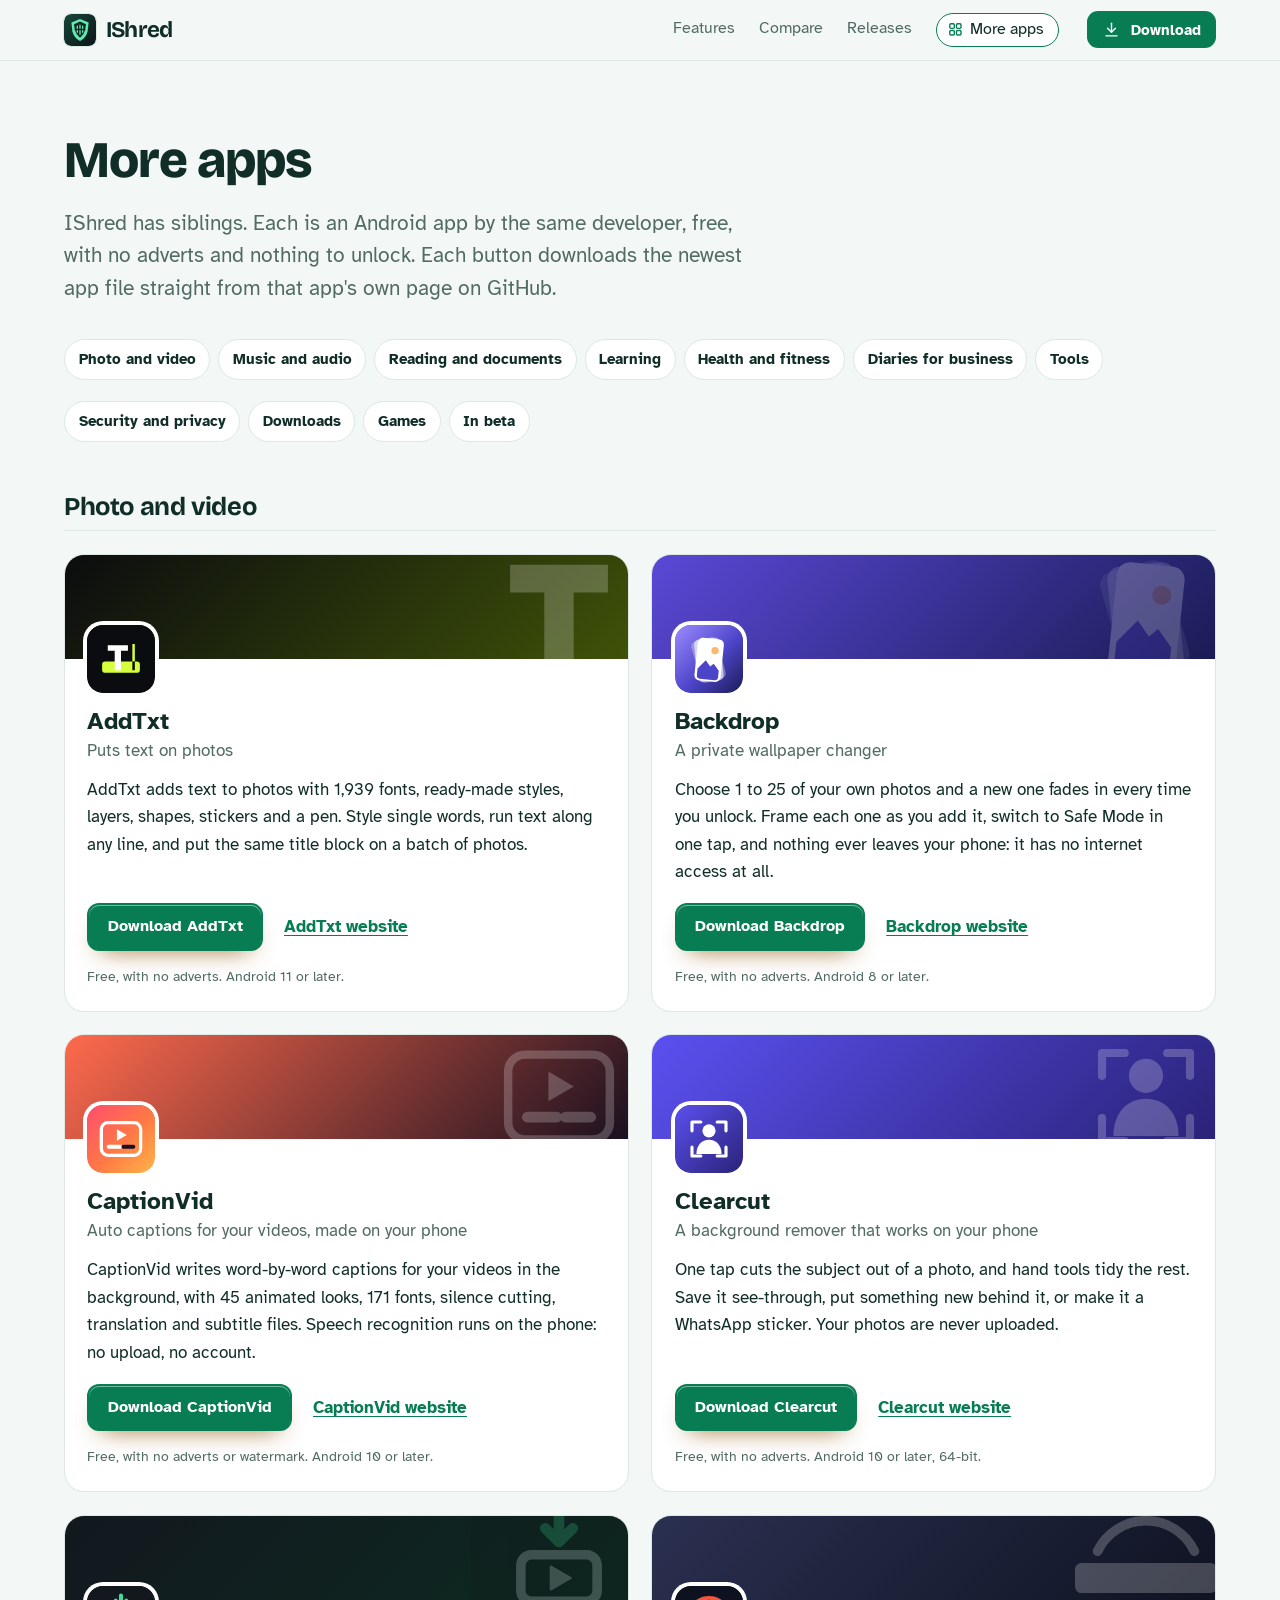
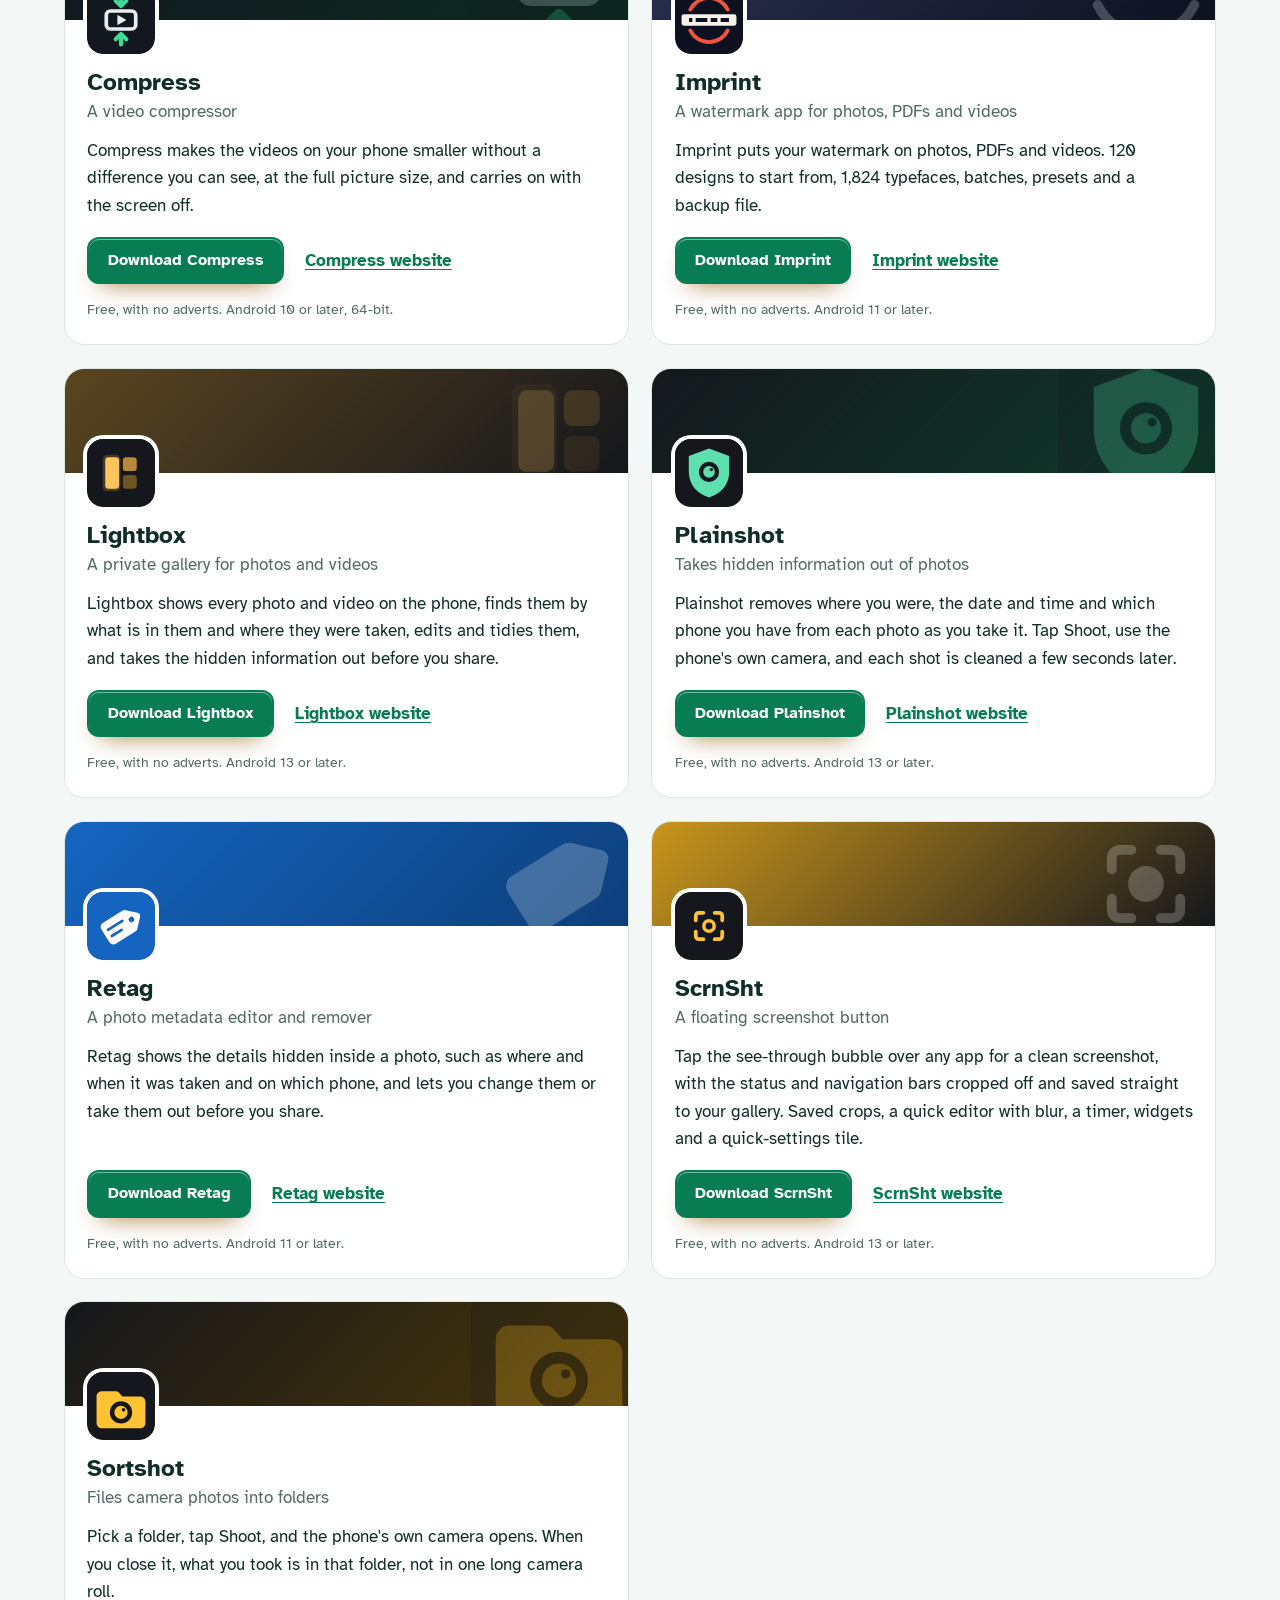
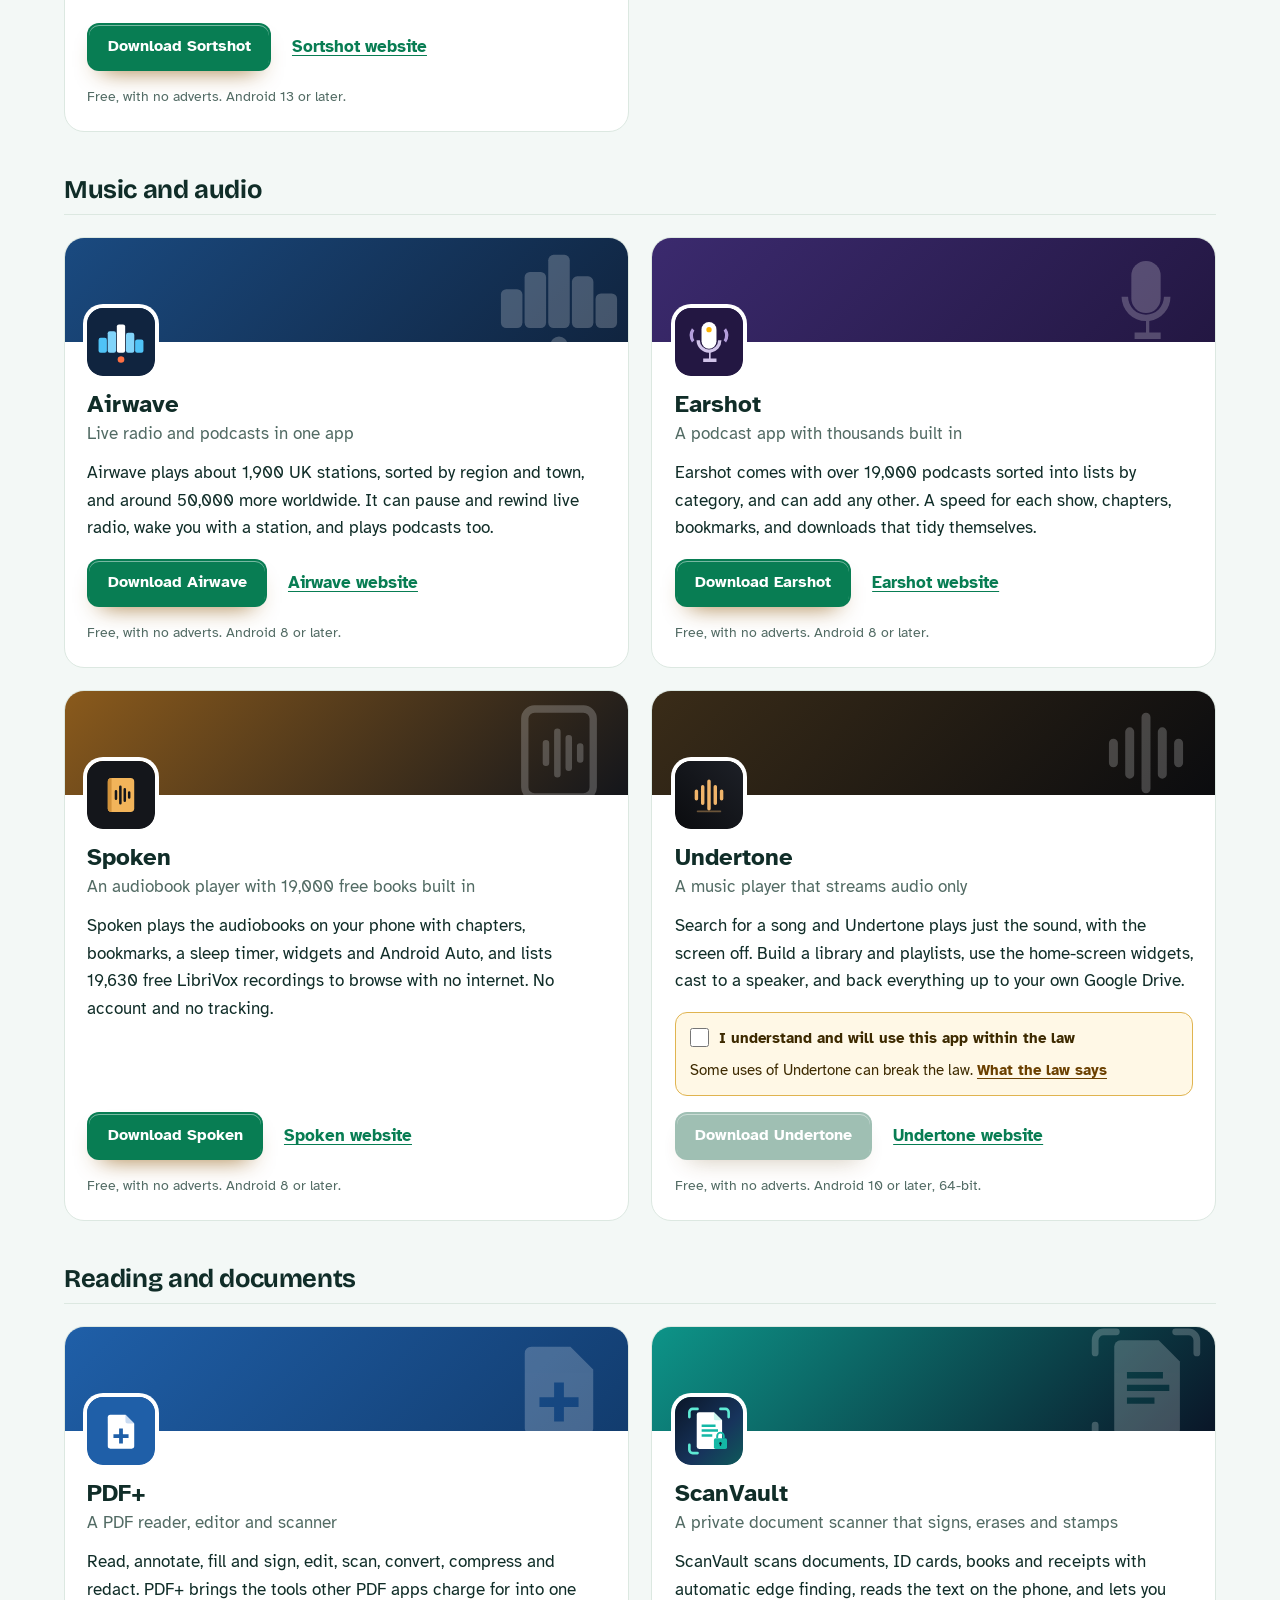
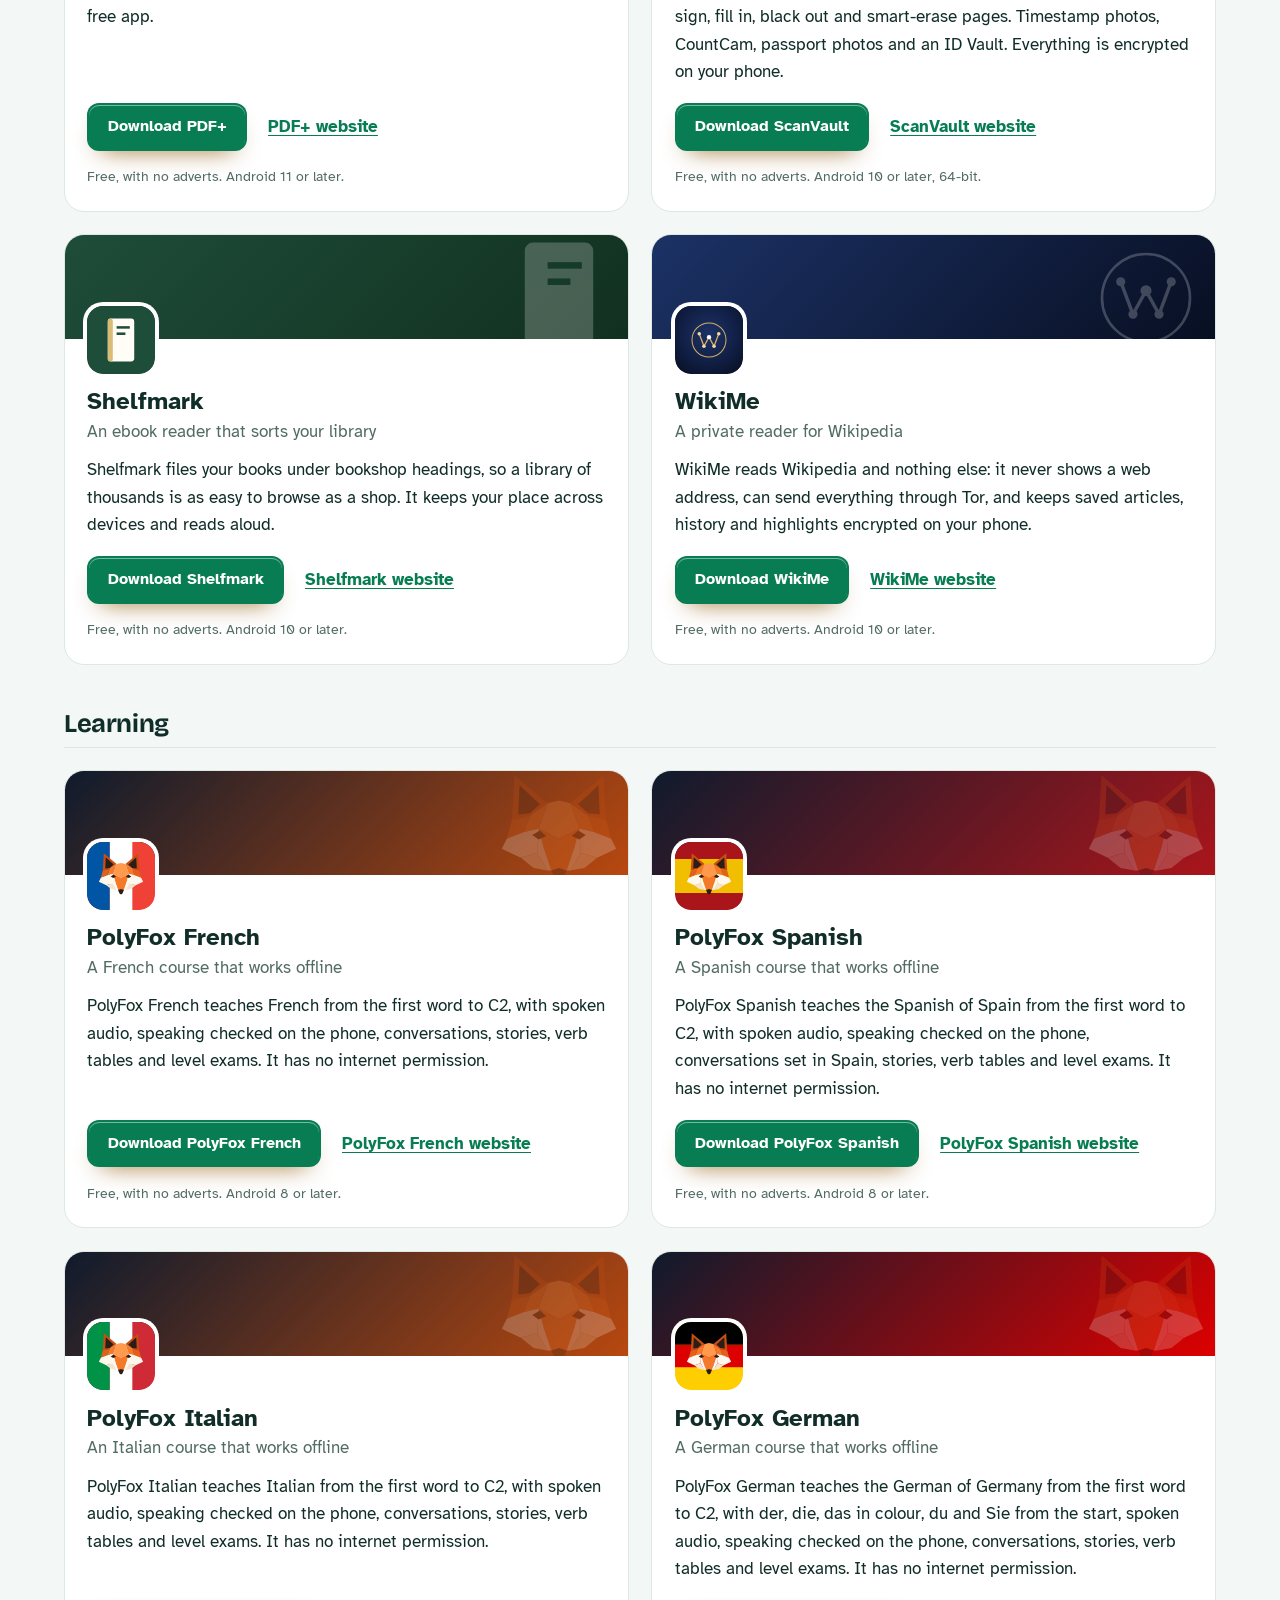
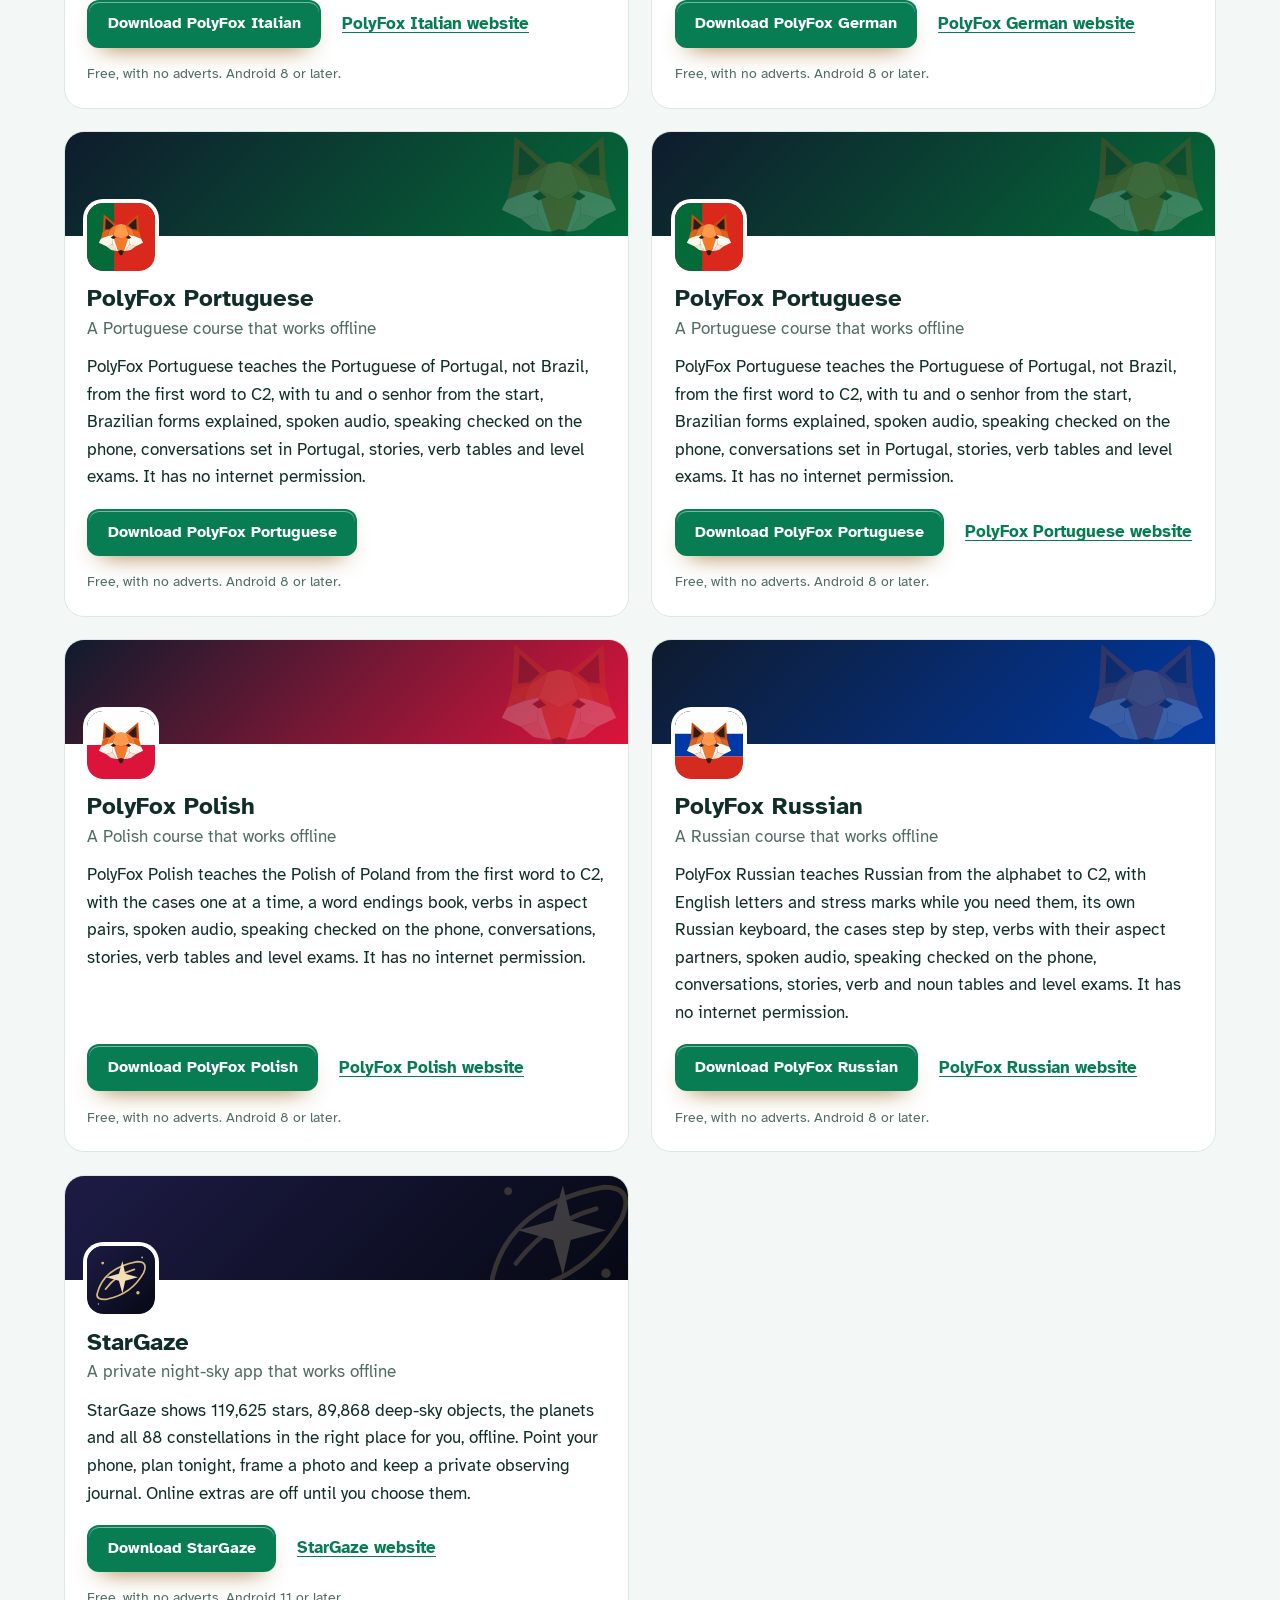
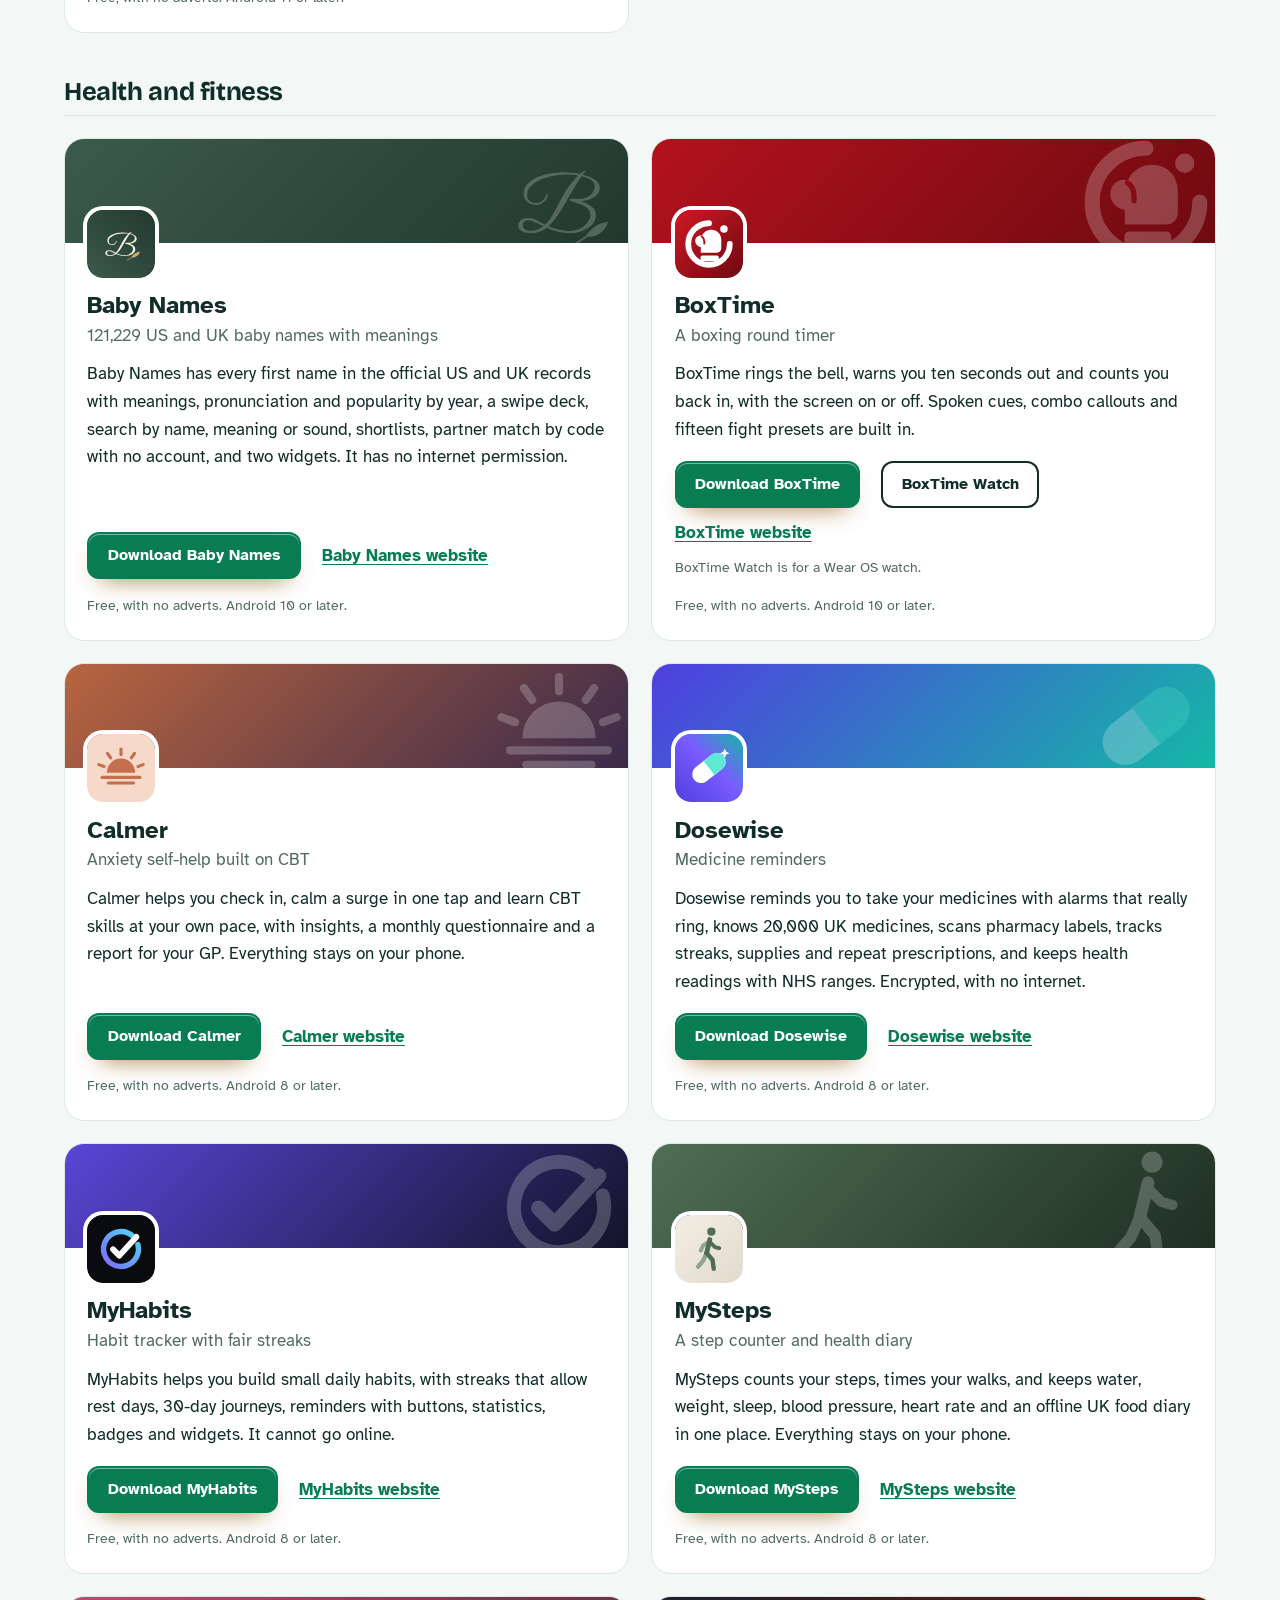
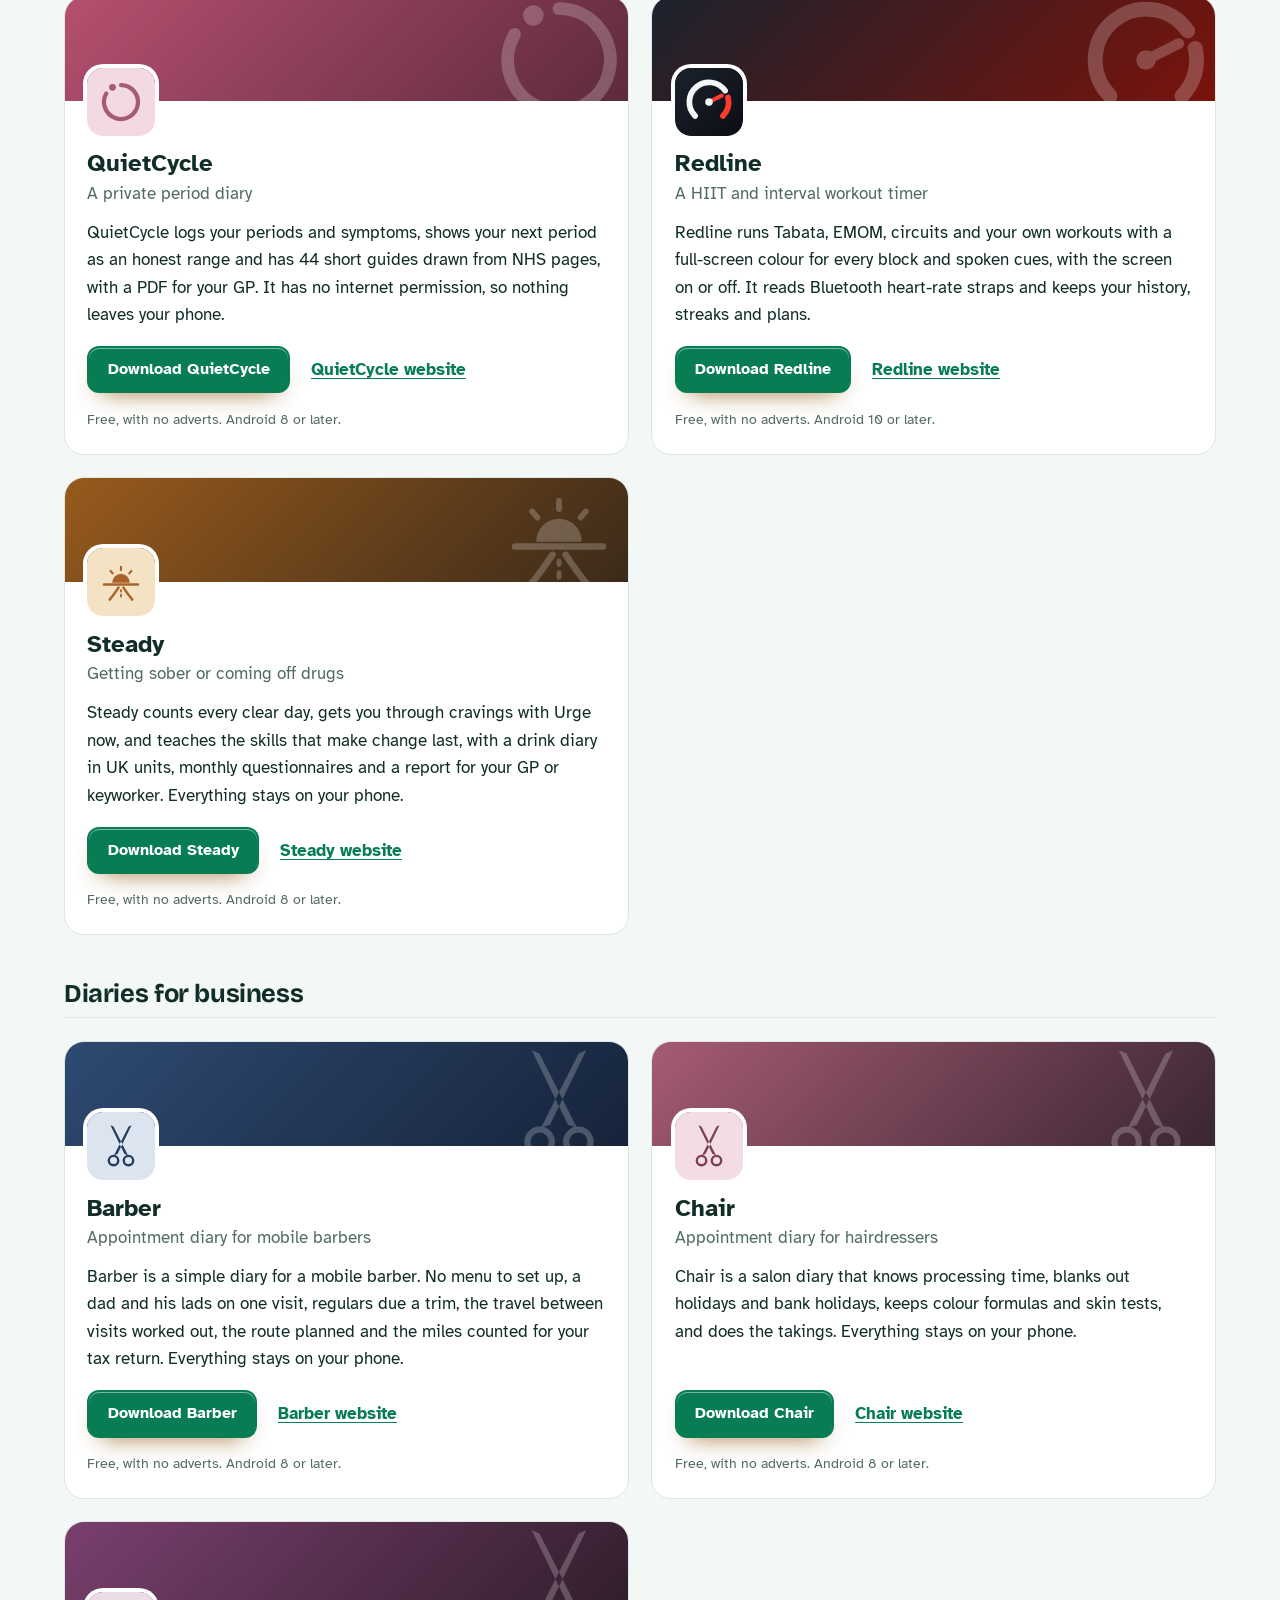
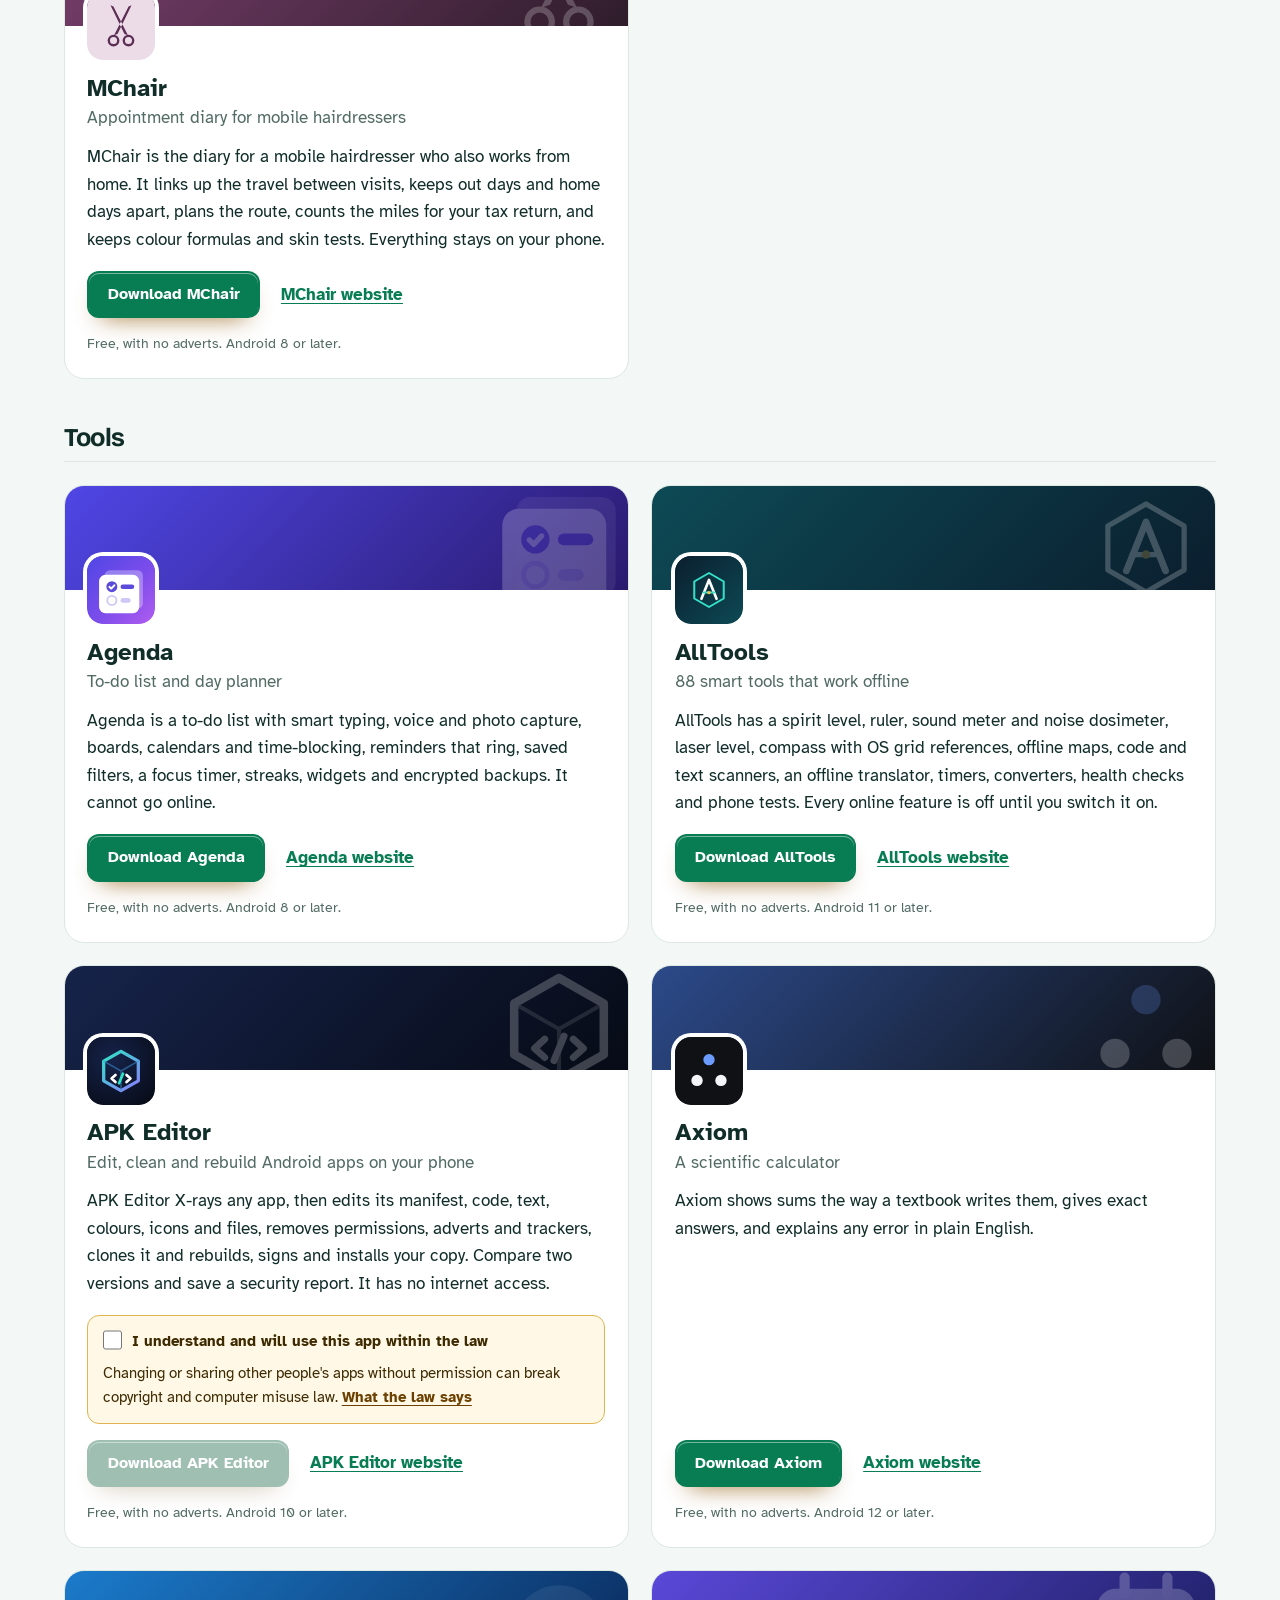
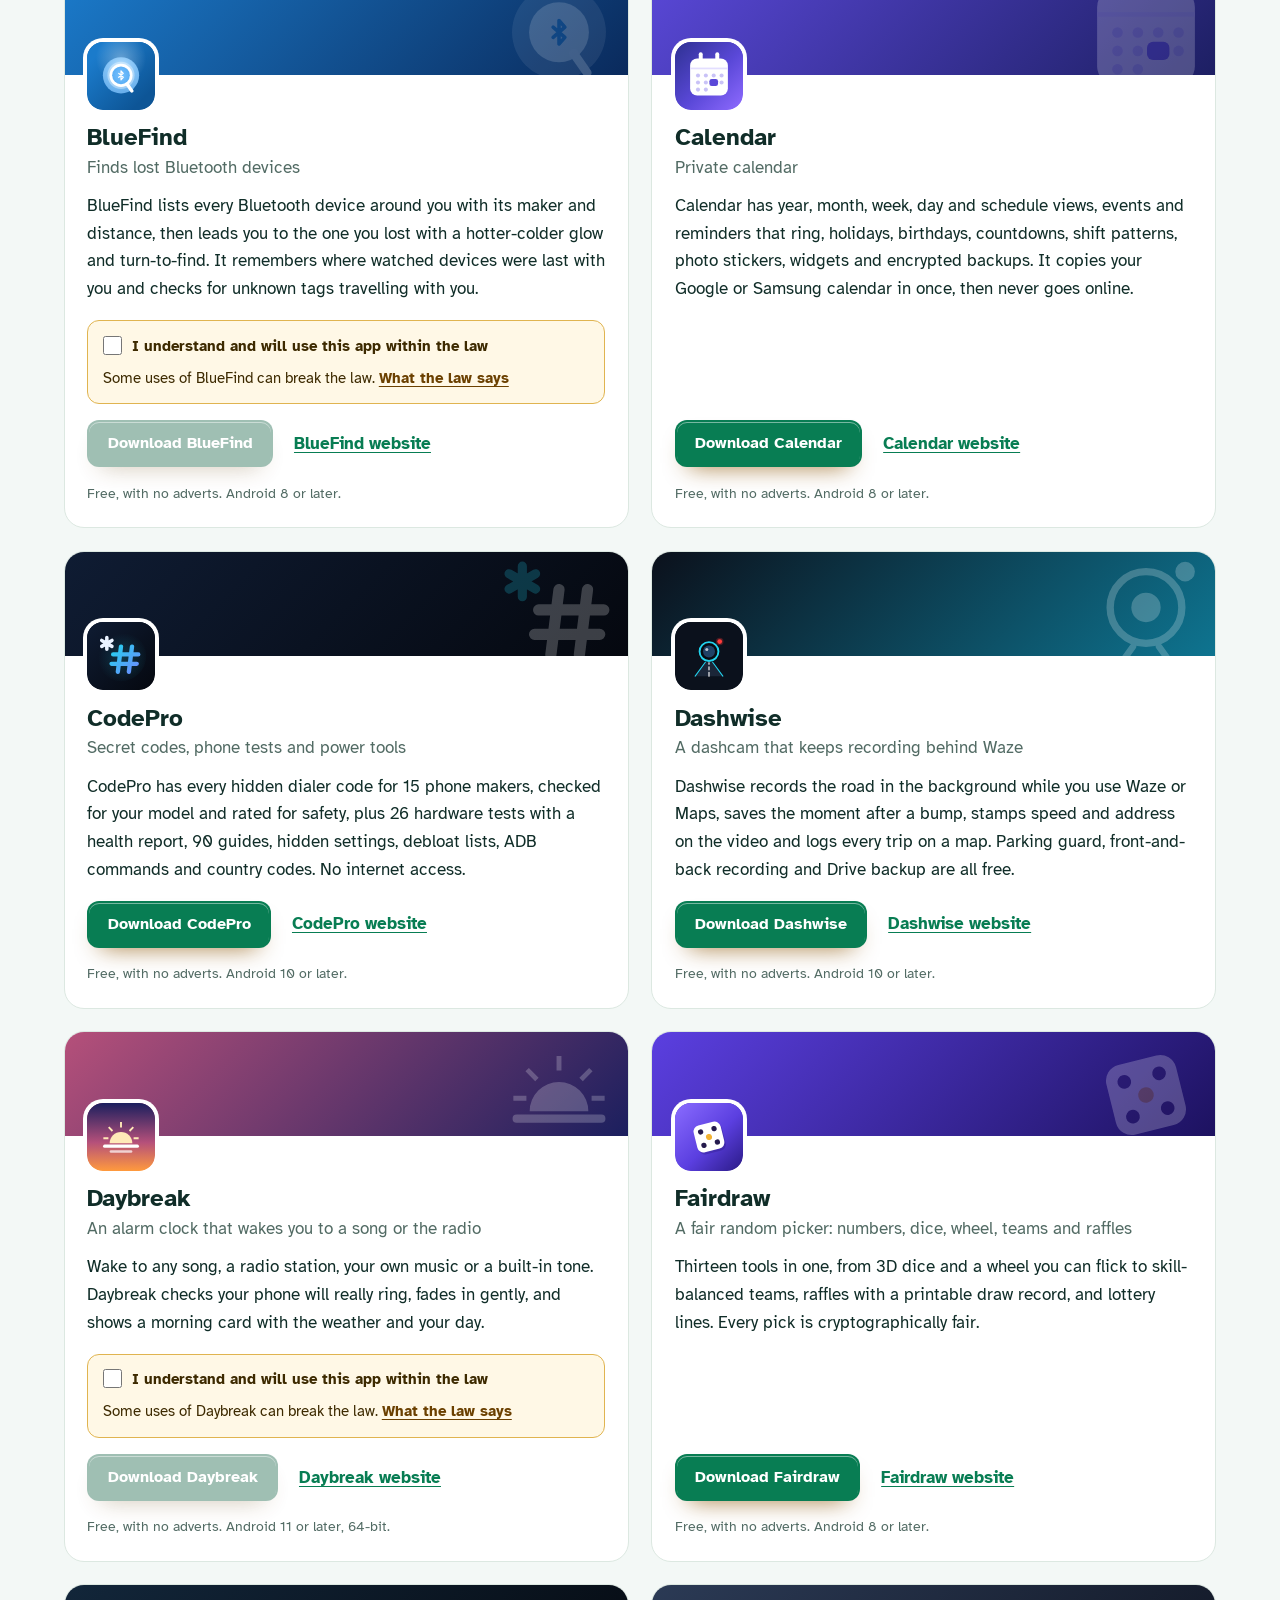
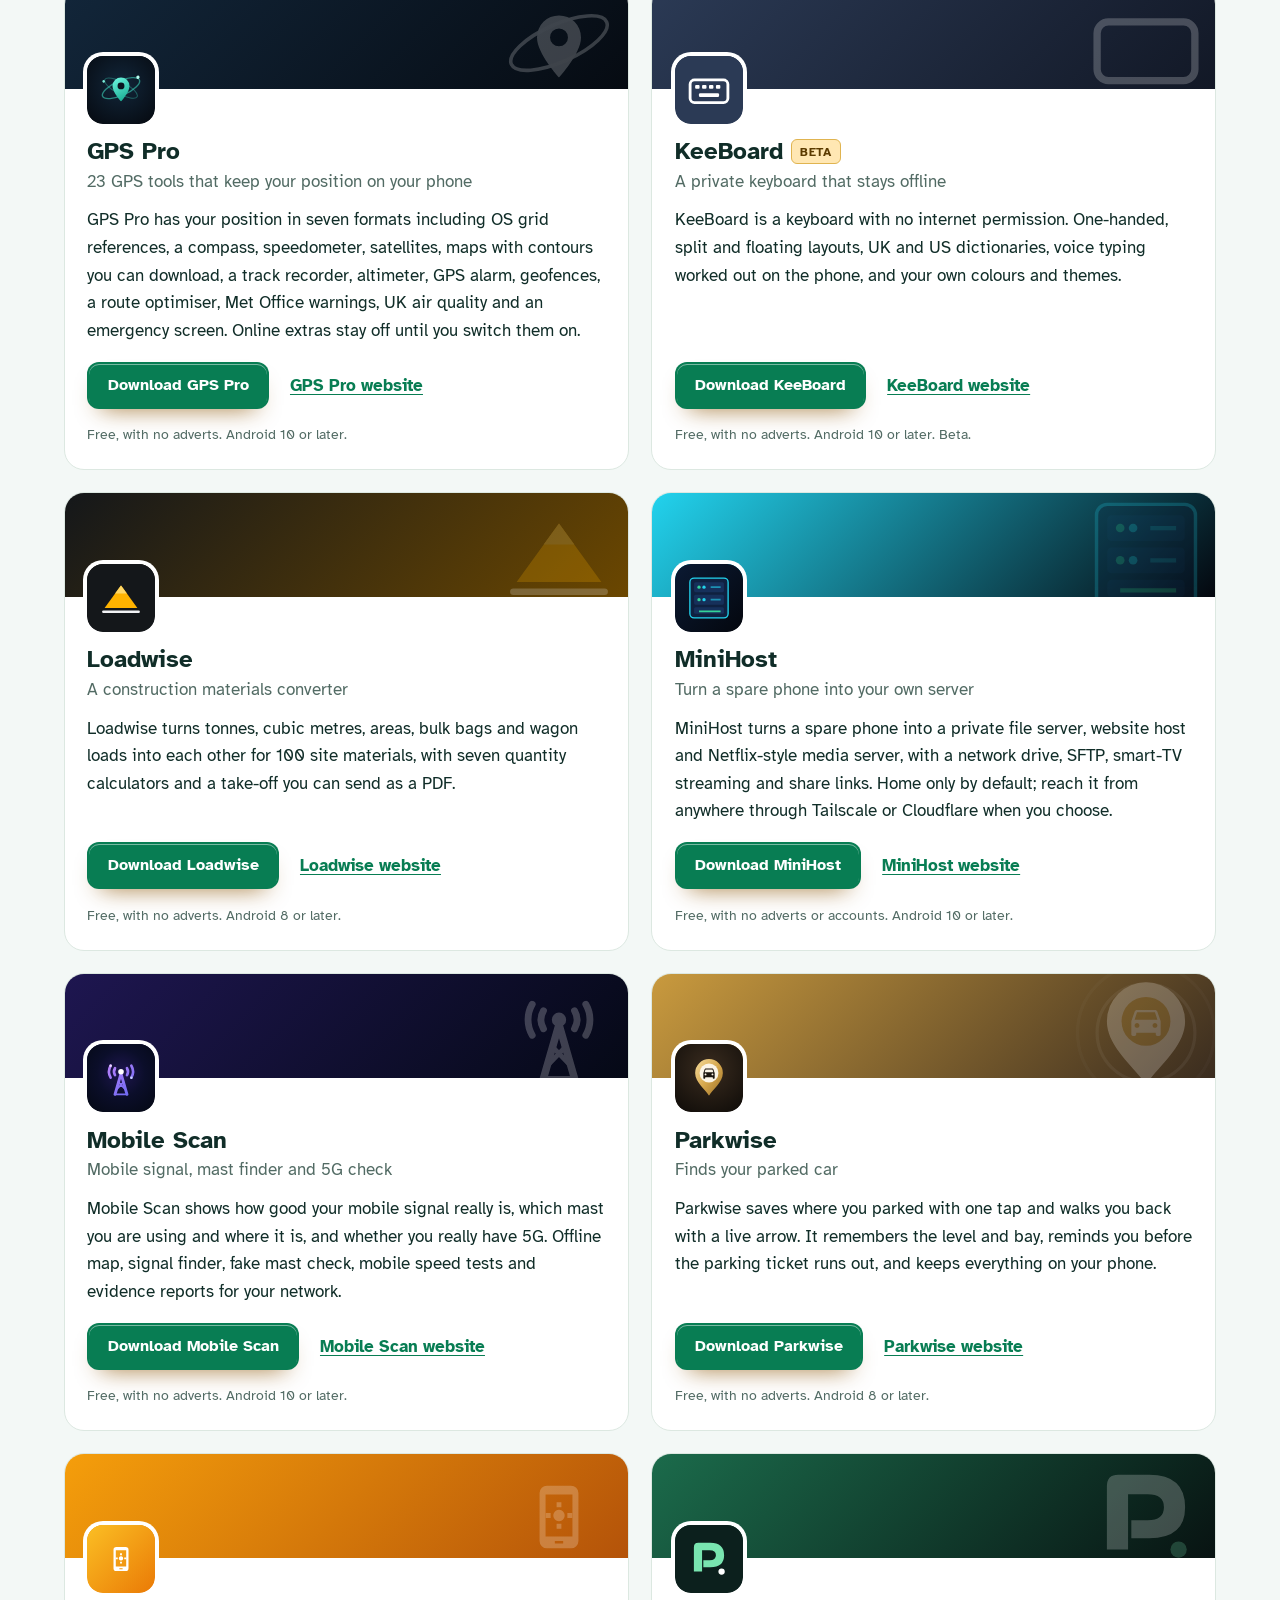
==== commit cffb98e4: "More apps: add Baby Names" ====
--- a/more-apps.html
+++ b/more-apps.html
@@ -4,7 +4,7 @@
 <meta charset="utf-8">
 <meta name="viewport" content="width=device-width, initial-scale=1">
 <title>More free Android apps from the maker of IShred</title>
-<meta name="description" content="All 96 free Android apps from the maker of IShred, in one list by category, each with its download and a link to its website.">
+<meta name="description" content="All 97 free Android apps from the maker of IShred, in one list by category, each with its download and a link to its website.">
 <meta name="author" content="Jonathan Jackson">
 <link rel="canonical" href="https://customgpter.github.io/ishred/more-apps.html">
 <meta name="theme-color" content="#f3f8f6" media="(prefers-color-scheme: light)">
@@ -12,7 +12,7 @@
 <meta property="og:type" content="website">
 <meta property="og:site_name" content="IShred">
 <meta property="og:title" content="More free Android apps from the maker of IShred">
-<meta property="og:description" content="All 96 free Android apps from the maker of IShred, in one list by category, each with its download and a link to its website.">
+<meta property="og:description" content="All 97 free Android apps from the maker of IShred, in one list by category, each with its download and a link to its website.">
 <meta property="og:url" content="https://customgpter.github.io/ishred/more-apps.html">
 <meta property="og:image" content="https://customgpter.github.io/ishred/assets/og.png">
 <meta property="og:image:width" content="1200">
@@ -26,7 +26,7 @@
 <link rel="preload" href="./assets/fonts/atkinson-hyperlegible-latin-400-normal.woff2" as="font" type="font/woff2" crossorigin>
 <link rel="stylesheet" href="./assets/site.css?v=1">
 <link rel="stylesheet" href="./assets/house.css?v=1">
-<script type="application/ld+json">{"@context":"https://schema.org","@type":"ItemList","name":"Apps from the maker of IShred","url":"https://customgpter.github.io/ishred/more-apps.html","itemListElement":[{"@type":"ListItem","position":1,"name":"AddTxt","url":"https://customgpter.github.io/addtxt/"},{"@type":"ListItem","position":2,"name":"Backdrop","url":"https://customgpter.github.io/backdrop/"},{"@type":"ListItem","position":3,"name":"CaptionVid","url":"https://customgpter.github.io/captionvid/"},{"@type":"ListItem","position":4,"name":"Clearcut","url":"https://customgpter.github.io/clearcut/"},{"@type":"ListItem","position":5,"name":"Compress","url":"https://customgpter.github.io/compress/"},{"@type":"ListItem","position":6,"name":"Imprint","url":"https://customgpter.github.io/imprint/"},{"@type":"ListItem","position":7,"name":"Lightbox","url":"https://customgpter.github.io/lightbox/"},{"@type":"ListItem","position":8,"name":"Plainshot","url":"https://customgpter.github.io/plainshot/"},{"@type":"ListItem","position":9,"name":"Retag","url":"https://customgpter.github.io/retag/"},{"@type":"ListItem","position":10,"name":"ScrnSht","url":"https://customgpter.github.io/scrnsht/"},{"@type":"ListItem","position":11,"name":"Sortshot","url":"https://customgpter.github.io/sortshot/"},{"@type":"ListItem","position":12,"name":"Airwave","url":"https://customgpter.github.io/airwave/"},{"@type":"ListItem","position":13,"name":"Earshot","url":"https://customgpter.github.io/earshot/"},{"@type":"ListItem","position":14,"name":"Spoken","url":"https://customgpter.github.io/spoken/"},{"@type":"ListItem","position":15,"name":"Undertone","url":"https://customgpter.github.io/undertone/"},{"@type":"ListItem","position":16,"name":"PDF+","url":"https://customgpter.github.io/pdfplus/"},{"@type":"ListItem","position":17,"name":"ScanVault","url":"https://customgpter.github.io/scanvault/"},{"@type":"ListItem","position":18,"name":"Shelfmark","url":"https://customgpter.github.io/shelfmark/"},{"@type":"ListItem","position":19,"name":"WikiMe","url":"https://customgpter.github.io/wikime/"},{"@type":"ListItem","position":20,"name":"PolyFox French","url":"https://customgpter.github.io/polyfox/"},{"@type":"ListItem","position":21,"name":"PolyFox German","url":"https://customgpter.github.io/polyfox-german/"},{"@type":"ListItem","position":22,"name":"PolyFox Portuguese","url":"https://customgpter.github.io/polyfox-portuguese/"},{"@type":"ListItem","position":23,"name":"PolyFox Polish","url":"https://customgpter.github.io/polyfox-polish/"},{"@type":"ListItem","position":24,"name":"PolyFox Russian","url":"https://customgpter.github.io/polyfox-russian/"},{"@type":"ListItem","position":25,"name":"StarGaze","url":"https://customgpter.github.io/stargaze/"},{"@type":"ListItem","position":26,"name":"BoxTime","url":"https://customgpter.github.io/boxtime/"},{"@type":"ListItem","position":27,"name":"Calmer","url":"https://customgpter.github.io/calmer/"},{"@type":"ListItem","position":28,"name":"Dosewise","url":"https://customgpter.github.io/dosewise/"},{"@type":"ListItem","position":29,"name":"MyHabits","url":"https://customgpter.github.io/myhabits/"},{"@type":"ListItem","position":30,"name":"MySteps","url":"https://customgpter.github.io/mysteps/"},{"@type":"ListItem","position":31,"name":"QuietCycle","url":"https://customgpter.github.io/quietcycle/"},{"@type":"ListItem","position":32,"name":"Redline","url":"https://customgpter.github.io/redline/"},{"@type":"ListItem","position":33,"name":"Steady","url":"https://customgpter.github.io/steady/"},{"@type":"ListItem","position":34,"name":"Barber","url":"https://customgpter.github.io/barber/"},{"@type":"ListItem","position":35,"name":"Chair","url":"https://customgpter.github.io/chair/"},{"@type":"ListItem","position":36,"name":"MChair","url":"https://customgpter.github.io/mchair/"},{"@type":"ListItem","position":37,"name":"Agenda","url":"https://customgpter.github.io/agenda/"},{"@type":"ListItem","position":38,"name":"AllTools","url":"https://customgpter.github.io/alltools/"},{"@type":"ListItem","position":39,"name":"APK Editor","url":"https://customgpter.github.io/apkeditor/"},{"@type":"ListItem","position":40,"name":"Axiom","url":"https://customgpter.github.io/axiom/"},{"@type":"ListItem","position":41,"name":"BlueFind","url":"https://customgpter.github.io/bluefind/"},{"@type":"ListItem","position":42,"name":"Calendar","url":"https://customgpter.github.io/calendar/"},{"@type":"ListItem","position":43,"name":"CodePro","url":"https://customgpter.github.io/codepro/"},{"@type":"ListItem","position":44,"name":"Dashwise","url":"https://customgpter.github.io/dashwise/"},{"@type":"ListItem","position":45,"name":"Daybreak","url":"https://customgpter.github.io/daybreak/"},{"@type":"ListItem","position":46,"name":"Fairdraw","url":"https://customgpter.github.io/fairdraw/"},{"@type":"ListItem","position":47,"name":"GPS Pro","url":"https://customgpter.github.io/gpspro/"},{"@type":"ListItem","position":48,"name":"KeeBoard","url":"https://customgpter.github.io/keeboard/"},{"@type":"ListItem","position":49,"name":"Loadwise","url":"https://customgpter.github.io/loadwise/"},{"@type":"ListItem","position":50,"name":"MiniHost","url":"https://customgpter.github.io/minihost/"},{"@type":"ListItem","position":51,"name":"Mobile Scan","url":"https://customgpter.github.io/mobilescan/"},{"@type":"ListItem","position":52,"name":"Parkwise","url":"https://customgpter.github.io/parkwise/"},{"@type":"ListItem","position":53,"name":"Pocketmind","url":"https://customgpter.github.io/pocketmind/"},{"@type":"ListItem","position":54,"name":"Refine","url":"https://customgpter.github.io/refine/"},{"@type":"ListItem","position":55,"name":"Shiftwise","url":"https://customgpter.github.io/shiftwise/"},{"@type":"ListItem","position":56,"name":"SimpleCalc","url":"https://customgpter.github.io/simplecalc/"},{"@type":"ListItem","position":57,"name":"Skyline","url":"https://customgpter.github.io/skyline/"},{"@type":"ListItem","position":58,"name":"Slipway","url":"https://customgpter.github.io/slipway/"},{"@type":"ListItem","position":59,"name":"Tagger","url":"https://customgpter.github.io/tagger/"},{"@type":"ListItem","position":60,"name":"TotalClean","url":"https://customgpter.github.io/totalclean/"},{"@type":"ListItem","position":61,"name":"TVLink","url":"https://customgpter.github.io/tvlink/"},{"@type":"ListItem","position":62,"name":"Unbox","url":"https://customgpter.github.io/unbox/"},{"@type":"ListItem","position":63,"name":"WhatsKeep","url":"https://customgpter.github.io/whatskeep/"},{"@type":"ListItem","position":64,"name":"WiFi Scan","url":"https://customgpter.github.io/wifiscan/"},{"@type":"ListItem","position":65,"name":"Auditly","url":"https://customgpter.github.io/auditly/"},{"@type":"ListItem","position":66,"name":"Backchannel","url":"https://customgpter.github.io/backchannel/"},{"@type":"ListItem","position":67,"name":"ENotes","url":"https://customgpter.github.io/enotes/"},{"@type":"ListItem","position":68,"name":"FindMe","url":"https://customgpter.github.io/findme/"},{"@type":"ListItem","position":69,"name":"iLock","url":"https://customgpter.github.io/ilock/"},{"@type":"ListItem","position":70,"name":"ImSafe","url":"https://customgpter.github.io/imsafe/"},{"@type":"ListItem","position":71,"name":"IShred","url":"https://customgpter.github.io/ishred/"},{"@type":"ListItem","position":72,"name":"LockBox","url":"https://customgpter.github.io/lockbox/"},{"@type":"ListItem","position":73,"name":"PassVault","url":"https://customgpter.github.io/passvault/"},{"@type":"ListItem","position":74,"name":"SpyFind","url":"https://customgpter.github.io/spyfind/"},{"@type":"ListItem","position":75,"name":"TextWipe","url":"https://customgpter.github.io/textwipe/"},{"@type":"ListItem","position":76,"name":"Tracewire","url":"https://customgpter.github.io/tracewire/"},{"@type":"ListItem","position":77,"name":"Vigil","url":"https://customgpter.github.io/vigil/"},{"@type":"ListItem","position":78,"name":"Grab","url":"https://customgpter.github.io/grab/"},{"@type":"ListItem","position":79,"name":"Swarm","url":"https://customgpter.github.io/swarm/"},{"@type":"ListItem","position":80,"name":"Plane Games","url":"https://customgpter.github.io/plane-games/"},{"@type":"ListItem","position":81,"name":"Ninefold","url":"https://customgpter.github.io/ninefold/"},{"@type":"ListItem","position":82,"name":"Cubewise","url":"https://customgpter.github.io/cubewise/"},{"@type":"ListItem","position":83,"name":"Tilewise","url":"https://customgpter.github.io/tilewise/"},{"@type":"ListItem","position":84,"name":"Letterwise","url":"https://customgpter.github.io/letterwise/"},{"@type":"ListItem","position":85,"name":"Kingside","url":"https://customgpter.github.io/kingside/"},{"@type":"ListItem","position":86,"name":"Deckhand","url":"https://customgpter.github.io/deckhand/"},{"@type":"ListItem","position":87,"name":"SNESForge","url":"https://customgpter.github.io/snesforge/"},{"@type":"ListItem","position":88,"name":"Fame Boy","url":"https://customgpter.github.io/fameboy/"},{"@type":"ListItem","position":89,"name":"PSPPro","url":"https://customgpter.github.io/psppro/"},{"@type":"ListItem","position":90,"name":"MegaGen","url":"https://customgpter.github.io/megagen/"},{"@type":"ListItem","position":91,"name":"QVR","url":"https://customgpter.github.io/qvr/"},{"@type":"ListItem","position":92,"name":"QVR Watch","url":"https://customgpter.github.io/qvr-watch/"},{"@type":"ListItem","position":93,"name":"QVRLite","url":"https://customgpter.github.io/qvrlite/"},{"@type":"ListItem","position":94,"name":"Onionz","url":"https://customgpter.github.io/onionz/"},{"@type":"ListItem","position":95,"name":"OnionzWeb","url":"https://customgpter.github.io/onionzweb/"}]}</script>
+<script type="application/ld+json">{"@context":"https://schema.org","@type":"ItemList","name":"Apps from the maker of IShred","url":"https://customgpter.github.io/ishred/more-apps.html","itemListElement":[{"@type":"ListItem","position":1,"name":"AddTxt","url":"https://customgpter.github.io/addtxt/"},{"@type":"ListItem","position":2,"name":"Backdrop","url":"https://customgpter.github.io/backdrop/"},{"@type":"ListItem","position":3,"name":"CaptionVid","url":"https://customgpter.github.io/captionvid/"},{"@type":"ListItem","position":4,"name":"Clearcut","url":"https://customgpter.github.io/clearcut/"},{"@type":"ListItem","position":5,"name":"Compress","url":"https://customgpter.github.io/compress/"},{"@type":"ListItem","position":6,"name":"Imprint","url":"https://customgpter.github.io/imprint/"},{"@type":"ListItem","position":7,"name":"Lightbox","url":"https://customgpter.github.io/lightbox/"},{"@type":"ListItem","position":8,"name":"Plainshot","url":"https://customgpter.github.io/plainshot/"},{"@type":"ListItem","position":9,"name":"Retag","url":"https://customgpter.github.io/retag/"},{"@type":"ListItem","position":10,"name":"ScrnSht","url":"https://customgpter.github.io/scrnsht/"},{"@type":"ListItem","position":11,"name":"Sortshot","url":"https://customgpter.github.io/sortshot/"},{"@type":"ListItem","position":12,"name":"Airwave","url":"https://customgpter.github.io/airwave/"},{"@type":"ListItem","position":13,"name":"Earshot","url":"https://customgpter.github.io/earshot/"},{"@type":"ListItem","position":14,"name":"Spoken","url":"https://customgpter.github.io/spoken/"},{"@type":"ListItem","position":15,"name":"Undertone","url":"https://customgpter.github.io/undertone/"},{"@type":"ListItem","position":16,"name":"PDF+","url":"https://customgpter.github.io/pdfplus/"},{"@type":"ListItem","position":17,"name":"ScanVault","url":"https://customgpter.github.io/scanvault/"},{"@type":"ListItem","position":18,"name":"Shelfmark","url":"https://customgpter.github.io/shelfmark/"},{"@type":"ListItem","position":19,"name":"WikiMe","url":"https://customgpter.github.io/wikime/"},{"@type":"ListItem","position":20,"name":"PolyFox French","url":"https://customgpter.github.io/polyfox/"},{"@type":"ListItem","position":21,"name":"PolyFox German","url":"https://customgpter.github.io/polyfox-german/"},{"@type":"ListItem","position":22,"name":"PolyFox Portuguese","url":"https://customgpter.github.io/polyfox-portuguese/"},{"@type":"ListItem","position":23,"name":"PolyFox Polish","url":"https://customgpter.github.io/polyfox-polish/"},{"@type":"ListItem","position":24,"name":"PolyFox Russian","url":"https://customgpter.github.io/polyfox-russian/"},{"@type":"ListItem","position":25,"name":"StarGaze","url":"https://customgpter.github.io/stargaze/"},{"@type":"ListItem","position":26,"name":"Baby Names","url":"https://customgpter.github.io/babynames/"},{"@type":"ListItem","position":27,"name":"BoxTime","url":"https://customgpter.github.io/boxtime/"},{"@type":"ListItem","position":28,"name":"Calmer","url":"https://customgpter.github.io/calmer/"},{"@type":"ListItem","position":29,"name":"Dosewise","url":"https://customgpter.github.io/dosewise/"},{"@type":"ListItem","position":30,"name":"MyHabits","url":"https://customgpter.github.io/myhabits/"},{"@type":"ListItem","position":31,"name":"MySteps","url":"https://customgpter.github.io/mysteps/"},{"@type":"ListItem","position":32,"name":"QuietCycle","url":"https://customgpter.github.io/quietcycle/"},{"@type":"ListItem","position":33,"name":"Redline","url":"https://customgpter.github.io/redline/"},{"@type":"ListItem","position":34,"name":"Steady","url":"https://customgpter.github.io/steady/"},{"@type":"ListItem","position":35,"name":"Barber","url":"https://customgpter.github.io/barber/"},{"@type":"ListItem","position":36,"name":"Chair","url":"https://customgpter.github.io/chair/"},{"@type":"ListItem","position":37,"name":"MChair","url":"https://customgpter.github.io/mchair/"},{"@type":"ListItem","position":38,"name":"Agenda","url":"https://customgpter.github.io/agenda/"},{"@type":"ListItem","position":39,"name":"AllTools","url":"https://customgpter.github.io/alltools/"},{"@type":"ListItem","position":40,"name":"APK Editor","url":"https://customgpter.github.io/apkeditor/"},{"@type":"ListItem","position":41,"name":"Axiom","url":"https://customgpter.github.io/axiom/"},{"@type":"ListItem","position":42,"name":"BlueFind","url":"https://customgpter.github.io/bluefind/"},{"@type":"ListItem","position":43,"name":"Calendar","url":"https://customgpter.github.io/calendar/"},{"@type":"ListItem","position":44,"name":"CodePro","url":"https://customgpter.github.io/codepro/"},{"@type":"ListItem","position":45,"name":"Dashwise","url":"https://customgpter.github.io/dashwise/"},{"@type":"ListItem","position":46,"name":"Daybreak","url":"https://customgpter.github.io/daybreak/"},{"@type":"ListItem","position":47,"name":"Fairdraw","url":"https://customgpter.github.io/fairdraw/"},{"@type":"ListItem","position":48,"name":"GPS Pro","url":"https://customgpter.github.io/gpspro/"},{"@type":"ListItem","position":49,"name":"KeeBoard","url":"https://customgpter.github.io/keeboard/"},{"@type":"ListItem","position":50,"name":"Loadwise","url":"https://customgpter.github.io/loadwise/"},{"@type":"ListItem","position":51,"name":"MiniHost","url":"https://customgpter.github.io/minihost/"},{"@type":"ListItem","position":52,"name":"Mobile Scan","url":"https://customgpter.github.io/mobilescan/"},{"@type":"ListItem","position":53,"name":"Parkwise","url":"https://customgpter.github.io/parkwise/"},{"@type":"ListItem","position":54,"name":"Pocketmind","url":"https://customgpter.github.io/pocketmind/"},{"@type":"ListItem","position":55,"name":"Refine","url":"https://customgpter.github.io/refine/"},{"@type":"ListItem","position":56,"name":"Shiftwise","url":"https://customgpter.github.io/shiftwise/"},{"@type":"ListItem","position":57,"name":"SimpleCalc","url":"https://customgpter.github.io/simplecalc/"},{"@type":"ListItem","position":58,"name":"Skyline","url":"https://customgpter.github.io/skyline/"},{"@type":"ListItem","position":59,"name":"Slipway","url":"https://customgpter.github.io/slipway/"},{"@type":"ListItem","position":60,"name":"Tagger","url":"https://customgpter.github.io/tagger/"},{"@type":"ListItem","position":61,"name":"TotalClean","url":"https://customgpter.github.io/totalclean/"},{"@type":"ListItem","position":62,"name":"TVLink","url":"https://customgpter.github.io/tvlink/"},{"@type":"ListItem","position":63,"name":"Unbox","url":"https://customgpter.github.io/unbox/"},{"@type":"ListItem","position":64,"name":"WhatsKeep","url":"https://customgpter.github.io/whatskeep/"},{"@type":"ListItem","position":65,"name":"WiFi Scan","url":"https://customgpter.github.io/wifiscan/"},{"@type":"ListItem","position":66,"name":"Auditly","url":"https://customgpter.github.io/auditly/"},{"@type":"ListItem","position":67,"name":"Backchannel","url":"https://customgpter.github.io/backchannel/"},{"@type":"ListItem","position":68,"name":"ENotes","url":"https://customgpter.github.io/enotes/"},{"@type":"ListItem","position":69,"name":"FindMe","url":"https://customgpter.github.io/findme/"},{"@type":"ListItem","position":70,"name":"iLock","url":"https://customgpter.github.io/ilock/"},{"@type":"ListItem","position":71,"name":"ImSafe","url":"https://customgpter.github.io/imsafe/"},{"@type":"ListItem","position":72,"name":"IShred","url":"https://customgpter.github.io/ishred/"},{"@type":"ListItem","position":73,"name":"LockBox","url":"https://customgpter.github.io/lockbox/"},{"@type":"ListItem","position":74,"name":"PassVault","url":"https://customgpter.github.io/passvault/"},{"@type":"ListItem","position":75,"name":"SpyFind","url":"https://customgpter.github.io/spyfind/"},{"@type":"ListItem","position":76,"name":"TextWipe","url":"https://customgpter.github.io/textwipe/"},{"@type":"ListItem","position":77,"name":"Tracewire","url":"https://customgpter.github.io/tracewire/"},{"@type":"ListItem","position":78,"name":"Vigil","url":"https://customgpter.github.io/vigil/"},{"@type":"ListItem","position":79,"name":"Grab","url":"https://customgpter.github.io/grab/"},{"@type":"ListItem","position":80,"name":"Swarm","url":"https://customgpter.github.io/swarm/"},{"@type":"ListItem","position":81,"name":"Plane Games","url":"https://customgpter.github.io/plane-games/"},{"@type":"ListItem","position":82,"name":"Ninefold","url":"https://customgpter.github.io/ninefold/"},{"@type":"ListItem","position":83,"name":"Cubewise","url":"https://customgpter.github.io/cubewise/"},{"@type":"ListItem","position":84,"name":"Tilewise","url":"https://customgpter.github.io/tilewise/"},{"@type":"ListItem","position":85,"name":"Letterwise","url":"https://customgpter.github.io/letterwise/"},{"@type":"ListItem","position":86,"name":"Kingside","url":"https://customgpter.github.io/kingside/"},{"@type":"ListItem","position":87,"name":"Deckhand","url":"https://customgpter.github.io/deckhand/"},{"@type":"ListItem","position":88,"name":"SNESForge","url":"https://customgpter.github.io/snesforge/"},{"@type":"ListItem","position":89,"name":"Fame Boy","url":"https://customgpter.github.io/fameboy/"},{"@type":"ListItem","position":90,"name":"PSPPro","url":"https://customgpter.github.io/psppro/"},{"@type":"ListItem","position":91,"name":"MegaGen","url":"https://customgpter.github.io/megagen/"},{"@type":"ListItem","position":92,"name":"QVR","url":"https://customgpter.github.io/qvr/"},{"@type":"ListItem","position":93,"name":"QVR Watch","url":"https://customgpter.github.io/qvr-watch/"},{"@type":"ListItem","position":94,"name":"QVRLite","url":"https://customgpter.github.io/qvrlite/"},{"@type":"ListItem","position":95,"name":"Onionz","url":"https://customgpter.github.io/onionz/"},{"@type":"ListItem","position":96,"name":"OnionzWeb","url":"https://customgpter.github.io/onionzweb/"}]}</script>
 <link rel="stylesheet" href="./assets/apps-list.css?v=1">
 <script src="./assets/apps-list.js?v=1" defer></script>
 </head>
@@ -72,7 +72,7 @@
 <li class="mapp" style="--b:#0f1b2d;--b2:#b8480f"><div class="mapp-cover" aria-hidden="true"><svg viewBox="0 0 108 108"><polygon fill="#C94E12" points="26.7,17.9 47.0,35.1 36.1,42.9 25.1,45.2"/><polygon fill="#C94E12" points="82.9,45.2 71.9,42.9 61.0,35.1 81.3,17.9"/><polygon fill="#2B1D17" points="29.8,24.1 42.3,35.8 36.1,41.3 29.0,42.1"/><polygon fill="#2B1D17" points="79.0,42.1 71.9,41.3 65.7,35.8 78.2,24.1"/><polygon fill="#FF9A4D" points="54.0,33.5 47.0,35.1 41.5,50.7 54.0,56.9"/><polygon fill="#FF9A4D" points="54.0,56.9 66.5,50.7 61.0,35.1 54.0,33.5"/><polygon fill="#F47A2A" points="47.0,35.1 36.1,42.9 32.2,53.0 41.5,50.7"/><polygon fill="#F47A2A" points="66.5,50.7 75.8,53.0 71.9,42.9 61.0,35.1"/><polygon fill="#E2611A" points="36.1,42.9 25.1,45.2 22.0,56.9 32.2,53.0"/><polygon fill="#E2611A" points="75.8,53.0 86.0,56.9 82.9,45.2 71.9,42.9"/><polygon fill="#FFF6EC" points="32.2,53.0 22.0,56.9 18.9,63.1 30.6,68.6 40.7,65.5 41.5,50.7"/><polygon fill="#FFF6EC" points="66.5,50.7 67.3,65.5 77.4,68.6 89.1,63.1 86.0,56.9 75.8,53.0"/><polygon fill="#F3E3D2" points="30.6,68.6 40.7,65.5 47.0,76.4 38.4,74.8"/><polygon fill="#F3E3D2" points="69.6,74.8 61.0,76.4 67.3,65.5 77.4,68.6"/><polygon fill="#F47A2A" points="41.5,50.7 54.0,56.9 54.0,78.0 49.3,76.4 44.6,62.4"/><polygon fill="#F47A2A" points="63.4,62.4 58.7,76.4 54.0,78.0 54.0,56.9 66.5,50.7"/><polygon fill="#FFF6EC" points="41.5,50.7 44.6,62.4 49.3,76.4 47.0,76.4 40.7,65.5"/><polygon fill="#FFF6EC" points="67.3,65.5 61.0,76.4 58.7,76.4 63.4,62.4 66.5,50.7"/><polygon fill="#2B1D17" points="49.3,76.4 54.0,74.8 58.7,76.4 56.3,81.9 54.0,83.4 51.7,81.9"/><polygon fill="#2B1D17" points="37.6,54.6 42.3,51.8 46.2,55.3 41.5,57.3"/><polygon fill="#2B1D17" points="66.5,57.3 61.8,55.3 65.7,51.8 70.4,54.6"/></svg></div><div class="mapp-body"><svg class="mapp-icon" viewBox="0 0 108 108" aria-hidden="true"><rect width="108" height="108" rx="24" fill="#CE2B37"/><path fill="#FFFFFF" d="M36 0H72V108H36Z"/><path fill="#009246" d="M24 0H36V108H24A24 24 0 0 1 0 84V24A24 24 0 0 1 24 0Z"/><polygon fill="#C94E12" points="26.7,17.9 47.0,35.1 36.1,42.9 25.1,45.2"/><polygon fill="#C94E12" points="82.9,45.2 71.9,42.9 61.0,35.1 81.3,17.9"/><polygon fill="#2B1D17" points="29.8,24.1 42.3,35.8 36.1,41.3 29.0,42.1"/><polygon fill="#2B1D17" points="79.0,42.1 71.9,41.3 65.7,35.8 78.2,24.1"/><polygon fill="#FF9A4D" points="54.0,33.5 47.0,35.1 41.5,50.7 54.0,56.9"/><polygon fill="#FF9A4D" points="54.0,56.9 66.5,50.7 61.0,35.1 54.0,33.5"/><polygon fill="#F47A2A" points="47.0,35.1 36.1,42.9 32.2,53.0 41.5,50.7"/><polygon fill="#F47A2A" points="66.5,50.7 75.8,53.0 71.9,42.9 61.0,35.1"/><polygon fill="#E2611A" points="36.1,42.9 25.1,45.2 22.0,56.9 32.2,53.0"/><polygon fill="#E2611A" points="75.8,53.0 86.0,56.9 82.9,45.2 71.9,42.9"/><polygon fill="#FFF6EC" points="32.2,53.0 22.0,56.9 18.9,63.1 30.6,68.6 40.7,65.5 41.5,50.7"/><polygon fill="#FFF6EC" points="66.5,50.7 67.3,65.5 77.4,68.6 89.1,63.1 86.0,56.9 75.8,53.0"/><polygon fill="#F3E3D2" points="30.6,68.6 40.7,65.5 47.0,76.4 38.4,74.8"/><polygon fill="#F3E3D2" points="69.6,74.8 61.0,76.4 67.3,65.5 77.4,68.6"/><polygon fill="#F47A2A" points="41.5,50.7 54.0,56.9 54.0,78.0 49.3,76.4 44.6,62.4"/><polygon fill="#F47A2A" points="63.4,62.4 58.7,76.4 54.0,78.0 54.0,56.9 66.5,50.7"/><polygon fill="#FFF6EC" points="41.5,50.7 44.6,62.4 49.3,76.4 47.0,76.4 40.7,65.5"/><polygon fill="#FFF6EC" points="67.3,65.5 61.0,76.4 58.7,76.4 63.4,62.4 66.5,50.7"/><polygon fill="#2B1D17" points="49.3,76.4 54.0,74.8 58.7,76.4 56.3,81.9 54.0,83.4 51.7,81.9"/><polygon fill="#2B1D17" points="37.6,54.6 42.3,51.8 46.2,55.3 41.5,57.3"/><polygon fill="#2B1D17" points="66.5,57.3 61.8,55.3 65.7,51.8 70.4,54.6"/></svg><h3>PolyFox Italian</h3><p class="mapp-kind">An Italian course that works offline</p><p class="mapp-say">PolyFox Italian teaches Italian from the first word to C2, with spoken audio, speaking checked on the phone, conversations, stories, verb tables and level exams. It has no internet permission.</p><p class="mapp-go"><a class="button" href="https://github.com/CustomGPTer/polyfox-italian/releases/latest/download/PolyFox-Italian.apk">Download PolyFox Italian</a><a class="mapp-site" href="https://customgpter.github.io/polyfox-italian/">PolyFox Italian website</a></p><p class="mapp-needs">Free, with no adverts. Android 8 or later.</p></div></li>
 <li class="mapp" style="--b:#0f1b2d;--b2:#dd0000"><div class="mapp-cover" aria-hidden="true"><svg viewBox="0 0 108 108"><polygon fill="#C94E12" points="26.7,17.9 47.0,35.1 36.1,42.9 25.1,45.2"/><polygon fill="#C94E12" points="82.9,45.2 71.9,42.9 61.0,35.1 81.3,17.9"/><polygon fill="#2B1D17" points="29.8,24.1 42.3,35.8 36.1,41.3 29.0,42.1"/><polygon fill="#2B1D17" points="79.0,42.1 71.9,41.3 65.7,35.8 78.2,24.1"/><polygon fill="#FF9A4D" points="54.0,33.5 47.0,35.1 41.5,50.7 54.0,56.9"/><polygon fill="#FF9A4D" points="54.0,56.9 66.5,50.7 61.0,35.1 54.0,33.5"/><polygon fill="#F47A2A" points="47.0,35.1 36.1,42.9 32.2,53.0 41.5,50.7"/><polygon fill="#F47A2A" points="66.5,50.7 75.8,53.0 71.9,42.9 61.0,35.1"/><polygon fill="#E2611A" points="36.1,42.9 25.1,45.2 22.0,56.9 32.2,53.0"/><polygon fill="#E2611A" points="75.8,53.0 86.0,56.9 82.9,45.2 71.9,42.9"/><polygon fill="#FFF6EC" points="32.2,53.0 22.0,56.9 18.9,63.1 30.6,68.6 40.7,65.5 41.5,50.7"/><polygon fill="#FFF6EC" points="66.5,50.7 67.3,65.5 77.4,68.6 89.1,63.1 86.0,56.9 75.8,53.0"/><polygon fill="#F3E3D2" points="30.6,68.6 40.7,65.5 47.0,76.4 38.4,74.8"/><polygon fill="#F3E3D2" points="69.6,74.8 61.0,76.4 67.3,65.5 77.4,68.6"/><polygon fill="#F47A2A" points="41.5,50.7 54.0,56.9 54.0,78.0 49.3,76.4 44.6,62.4"/><polygon fill="#F47A2A" points="63.4,62.4 58.7,76.4 54.0,78.0 54.0,56.9 66.5,50.7"/><polygon fill="#FFF6EC" points="41.5,50.7 44.6,62.4 49.3,76.4 47.0,76.4 40.7,65.5"/><polygon fill="#FFF6EC" points="67.3,65.5 61.0,76.4 58.7,76.4 63.4,62.4 66.5,50.7"/><polygon fill="#2B1D17" points="49.3,76.4 54.0,74.8 58.7,76.4 56.3,81.9 54.0,83.4 51.7,81.9"/><polygon fill="#2B1D17" points="37.6,54.6 42.3,51.8 46.2,55.3 41.5,57.3"/><polygon fill="#2B1D17" points="66.5,57.3 61.8,55.3 65.7,51.8 70.4,54.6"/></svg></div><div class="mapp-body"><svg class="mapp-icon" viewBox="0 0 108 108" aria-hidden="true"><rect width="108" height="108" rx="24" fill="#FFCE00"/><path fill="#DD0000" d="M0 36H108V72H0Z"/><path fill="#000000" d="M24 0H84A24 24 0 0 1 108 24V36H0V24A24 24 0 0 1 24 0Z"/><polygon fill="#C94E12" points="26.7,17.9 47.0,35.1 36.1,42.9 25.1,45.2"/><polygon fill="#C94E12" points="82.9,45.2 71.9,42.9 61.0,35.1 81.3,17.9"/><polygon fill="#2B1D17" points="29.8,24.1 42.3,35.8 36.1,41.3 29.0,42.1"/><polygon fill="#2B1D17" points="79.0,42.1 71.9,41.3 65.7,35.8 78.2,24.1"/><polygon fill="#FF9A4D" points="54.0,33.5 47.0,35.1 41.5,50.7 54.0,56.9"/><polygon fill="#FF9A4D" points="54.0,56.9 66.5,50.7 61.0,35.1 54.0,33.5"/><polygon fill="#F47A2A" points="47.0,35.1 36.1,42.9 32.2,53.0 41.5,50.7"/><polygon fill="#F47A2A" points="66.5,50.7 75.8,53.0 71.9,42.9 61.0,35.1"/><polygon fill="#E2611A" points="36.1,42.9 25.1,45.2 22.0,56.9 32.2,53.0"/><polygon fill="#E2611A" points="75.8,53.0 86.0,56.9 82.9,45.2 71.9,42.9"/><polygon fill="#FFF6EC" points="32.2,53.0 22.0,56.9 18.9,63.1 30.6,68.6 40.7,65.5 41.5,50.7"/><polygon fill="#FFF6EC" points="66.5,50.7 67.3,65.5 77.4,68.6 89.1,63.1 86.0,56.9 75.8,53.0"/><polygon fill="#F3E3D2" points="30.6,68.6 40.7,65.5 47.0,76.4 38.4,74.8"/><polygon fill="#F3E3D2" points="69.6,74.8 61.0,76.4 67.3,65.5 77.4,68.6"/><polygon fill="#F47A2A" points="41.5,50.7 54.0,56.9 54.0,78.0 49.3,76.4 44.6,62.4"/><polygon fill="#F47A2A" points="63.4,62.4 58.7,76.4 54.0,78.0 54.0,56.9 66.5,50.7"/><polygon fill="#FFF6EC" points="41.5,50.7 44.6,62.4 49.3,76.4 47.0,76.4 40.7,65.5"/><polygon fill="#FFF6EC" points="67.3,65.5 61.0,76.4 58.7,76.4 63.4,62.4 66.5,50.7"/><polygon fill="#2B1D17" points="49.3,76.4 54.0,74.8 58.7,76.4 56.3,81.9 54.0,83.4 51.7,81.9"/><polygon fill="#2B1D17" points="37.6,54.6 42.3,51.8 46.2,55.3 41.5,57.3"/><polygon fill="#2B1D17" points="66.5,57.3 61.8,55.3 65.7,51.8 70.4,54.6"/></svg><h3>PolyFox German</h3><p class="mapp-kind">A German course that works offline</p><p class="mapp-say">PolyFox German teaches the German of Germany from the first word to C2, with der, die, das in colour, du and Sie from the start, spoken audio, speaking checked on the phone, conversations, stories, verb tables and level exams. It has no internet permission.</p><p class="mapp-go"><a class="button" href="https://github.com/CustomGPTer/polyfox-german/releases/latest/download/PolyFoxGerman.apk">Download PolyFox German</a><a class="mapp-site" href="https://customgpter.github.io/polyfox-german/">PolyFox German website</a></p><p class="mapp-needs">Free, with no adverts. Android 8 or later.</p></div></li><li class="mapp" style="--b:#0f1b2d;--b2:#046a38"><div class="mapp-cover" aria-hidden="true"><svg viewBox="0 0 108 108"><polygon fill="#C94E12" points="26.7,17.9 47.0,35.1 36.1,42.9 25.1,45.2"/><polygon fill="#C94E12" points="82.9,45.2 71.9,42.9 61.0,35.1 81.3,17.9"/><polygon fill="#2B1D17" points="29.8,24.1 42.3,35.8 36.1,41.3 29.0,42.1"/><polygon fill="#2B1D17" points="79.0,42.1 71.9,41.3 65.7,35.8 78.2,24.1"/><polygon fill="#FF9A4D" points="54.0,33.5 47.0,35.1 41.5,50.7 54.0,56.9"/><polygon fill="#FF9A4D" points="54.0,56.9 66.5,50.7 61.0,35.1 54.0,33.5"/><polygon fill="#F47A2A" points="47.0,35.1 36.1,42.9 32.2,53.0 41.5,50.7"/><polygon fill="#F47A2A" points="66.5,50.7 75.8,53.0 71.9,42.9 61.0,35.1"/><polygon fill="#E2611A" points="36.1,42.9 25.1,45.2 22.0,56.9 32.2,53.0"/><polygon fill="#E2611A" points="75.8,53.0 86.0,56.9 82.9,45.2 71.9,42.9"/><polygon fill="#FFF6EC" points="32.2,53.0 22.0,56.9 18.9,63.1 30.6,68.6 40.7,65.5 41.5,50.7"/><polygon fill="#FFF6EC" points="66.5,50.7 67.3,65.5 77.4,68.6 89.1,63.1 86.0,56.9 75.8,53.0"/><polygon fill="#F3E3D2" points="30.6,68.6 40.7,65.5 47.0,76.4 38.4,74.8"/><polygon fill="#F3E3D2" points="69.6,74.8 61.0,76.4 67.3,65.5 77.4,68.6"/><polygon fill="#F47A2A" points="41.5,50.7 54.0,56.9 54.0,78.0 49.3,76.4 44.6,62.4"/><polygon fill="#F47A2A" points="63.4,62.4 58.7,76.4 54.0,78.0 54.0,56.9 66.5,50.7"/><polygon fill="#FFF6EC" points="41.5,50.7 44.6,62.4 49.3,76.4 47.0,76.4 40.7,65.5"/><polygon fill="#FFF6EC" points="67.3,65.5 61.0,76.4 58.7,76.4 63.4,62.4 66.5,50.7"/><polygon fill="#2B1D17" points="49.3,76.4 54.0,74.8 58.7,76.4 56.3,81.9 54.0,83.4 51.7,81.9"/><polygon fill="#2B1D17" points="37.6,54.6 42.3,51.8 46.2,55.3 41.5,57.3"/><polygon fill="#2B1D17" points="66.5,57.3 61.8,55.3 65.7,51.8 70.4,54.6"/></svg></div><div class="mapp-body"><svg class="mapp-icon" viewBox="0 0 108 108" aria-hidden="true"><rect width="108" height="108" rx="24" fill="#DA291C"/><path fill="#046A38" d="M24 0H43.2V108H24A24 24 0 0 1 0 84V24A24 24 0 0 1 24 0Z"/><circle cx="43.2" cy="54" r="16" fill="none" stroke="#FFD100" stroke-width="3.2"/><polygon fill="#C94E12" points="26.7,17.9 47.0,35.1 36.1,42.9 25.1,45.2"/><polygon fill="#C94E12" points="82.9,45.2 71.9,42.9 61.0,35.1 81.3,17.9"/><polygon fill="#2B1D17" points="29.8,24.1 42.3,35.8 36.1,41.3 29.0,42.1"/><polygon fill="#2B1D17" points="79.0,42.1 71.9,41.3 65.7,35.8 78.2,24.1"/><polygon fill="#FF9A4D" points="54.0,33.5 47.0,35.1 41.5,50.7 54.0,56.9"/><polygon fill="#FF9A4D" points="54.0,56.9 66.5,50.7 61.0,35.1 54.0,33.5"/><polygon fill="#F47A2A" points="47.0,35.1 36.1,42.9 32.2,53.0 41.5,50.7"/><polygon fill="#F47A2A" points="66.5,50.7 75.8,53.0 71.9,42.9 61.0,35.1"/><polygon fill="#E2611A" points="36.1,42.9 25.1,45.2 22.0,56.9 32.2,53.0"/><polygon fill="#E2611A" points="75.8,53.0 86.0,56.9 82.9,45.2 71.9,42.9"/><polygon fill="#FFF6EC" points="32.2,53.0 22.0,56.9 18.9,63.1 30.6,68.6 40.7,65.5 41.5,50.7"/><polygon fill="#FFF6EC" points="66.5,50.7 67.3,65.5 77.4,68.6 89.1,63.1 86.0,56.9 75.8,53.0"/><polygon fill="#F3E3D2" points="30.6,68.6 40.7,65.5 47.0,76.4 38.4,74.8"/><polygon fill="#F3E3D2" points="69.6,74.8 61.0,76.4 67.3,65.5 77.4,68.6"/><polygon fill="#F47A2A" points="41.5,50.7 54.0,56.9 54.0,78.0 49.3,76.4 44.6,62.4"/><polygon fill="#F47A2A" points="63.4,62.4 58.7,76.4 54.0,78.0 54.0,56.9 66.5,50.7"/><polygon fill="#FFF6EC" points="41.5,50.7 44.6,62.4 49.3,76.4 47.0,76.4 40.7,65.5"/><polygon fill="#FFF6EC" points="67.3,65.5 61.0,76.4 58.7,76.4 63.4,62.4 66.5,50.7"/><polygon fill="#2B1D17" points="49.3,76.4 54.0,74.8 58.7,76.4 56.3,81.9 54.0,83.4 51.7,81.9"/><polygon fill="#2B1D17" points="37.6,54.6 42.3,51.8 46.2,55.3 41.5,57.3"/><polygon fill="#2B1D17" points="66.5,57.3 61.8,55.3 65.7,51.8 70.4,54.6"/></svg><h3>PolyFox Portuguese</h3><p class="mapp-kind">A Portuguese course that works offline</p><p class="mapp-say">PolyFox Portuguese teaches the Portuguese of Portugal, not Brazil, from the first word to C2, with tu and o senhor from the start, Brazilian forms explained, spoken audio, speaking checked on the phone, conversations set in Portugal, stories, verb tables and level exams. It has no internet permission.</p><p class="mapp-go"><a class="button" href="https://github.com/CustomGPTer/polyfox-portuguese/releases/latest/download/PolyFoxPortuguese.apk">Download PolyFox Portuguese</a></p><p class="mapp-needs">Free, with no adverts. Android 8 or later.</p></div></li><li class="mapp" style="--b:#0f1b2d;--b2:#046a38"><div class="mapp-cover" aria-hidden="true"><svg viewBox="0 0 108 108"><polygon fill="#C94E12" points="26.7,17.9 47.0,35.1 36.1,42.9 25.1,45.2"/><polygon fill="#C94E12" points="82.9,45.2 71.9,42.9 61.0,35.1 81.3,17.9"/><polygon fill="#2B1D17" points="29.8,24.1 42.3,35.8 36.1,41.3 29.0,42.1"/><polygon fill="#2B1D17" points="79.0,42.1 71.9,41.3 65.7,35.8 78.2,24.1"/><polygon fill="#FF9A4D" points="54.0,33.5 47.0,35.1 41.5,50.7 54.0,56.9"/><polygon fill="#FF9A4D" points="54.0,56.9 66.5,50.7 61.0,35.1 54.0,33.5"/><polygon fill="#F47A2A" points="47.0,35.1 36.1,42.9 32.2,53.0 41.5,50.7"/><polygon fill="#F47A2A" points="66.5,50.7 75.8,53.0 71.9,42.9 61.0,35.1"/><polygon fill="#E2611A" points="36.1,42.9 25.1,45.2 22.0,56.9 32.2,53.0"/><polygon fill="#E2611A" points="75.8,53.0 86.0,56.9 82.9,45.2 71.9,42.9"/><polygon fill="#FFF6EC" points="32.2,53.0 22.0,56.9 18.9,63.1 30.6,68.6 40.7,65.5 41.5,50.7"/><polygon fill="#FFF6EC" points="66.5,50.7 67.3,65.5 77.4,68.6 89.1,63.1 86.0,56.9 75.8,53.0"/><polygon fill="#F3E3D2" points="30.6,68.6 40.7,65.5 47.0,76.4 38.4,74.8"/><polygon fill="#F3E3D2" points="69.6,74.8 61.0,76.4 67.3,65.5 77.4,68.6"/><polygon fill="#F47A2A" points="41.5,50.7 54.0,56.9 54.0,78.0 49.3,76.4 44.6,62.4"/><polygon fill="#F47A2A" points="63.4,62.4 58.7,76.4 54.0,78.0 54.0,56.9 66.5,50.7"/><polygon fill="#FFF6EC" points="41.5,50.7 44.6,62.4 49.3,76.4 47.0,76.4 40.7,65.5"/><polygon fill="#FFF6EC" points="67.3,65.5 61.0,76.4 58.7,76.4 63.4,62.4 66.5,50.7"/><polygon fill="#2B1D17" points="49.3,76.4 54.0,74.8 58.7,76.4 56.3,81.9 54.0,83.4 51.7,81.9"/><polygon fill="#2B1D17" points="37.6,54.6 42.3,51.8 46.2,55.3 41.5,57.3"/><polygon fill="#2B1D17" points="66.5,57.3 61.8,55.3 65.7,51.8 70.4,54.6"/></svg></div><div class="mapp-body"><svg class="mapp-icon" viewBox="0 0 108 108" aria-hidden="true"><rect width="108" height="108" rx="24" fill="#DA291C"/><path fill="#046A38" d="M24 0H43.2V108H24A24 24 0 0 1 0 84V24A24 24 0 0 1 24 0Z"/><circle cx="43.2" cy="54" r="16" fill="none" stroke="#FFD100" stroke-width="3.2"/><polygon fill="#C94E12" points="26.7,17.9 47.0,35.1 36.1,42.9 25.1,45.2"/><polygon fill="#C94E12" points="82.9,45.2 71.9,42.9 61.0,35.1 81.3,17.9"/><polygon fill="#2B1D17" points="29.8,24.1 42.3,35.8 36.1,41.3 29.0,42.1"/><polygon fill="#2B1D17" points="79.0,42.1 71.9,41.3 65.7,35.8 78.2,24.1"/><polygon fill="#FF9A4D" points="54.0,33.5 47.0,35.1 41.5,50.7 54.0,56.9"/><polygon fill="#FF9A4D" points="54.0,56.9 66.5,50.7 61.0,35.1 54.0,33.5"/><polygon fill="#F47A2A" points="47.0,35.1 36.1,42.9 32.2,53.0 41.5,50.7"/><polygon fill="#F47A2A" points="66.5,50.7 75.8,53.0 71.9,42.9 61.0,35.1"/><polygon fill="#E2611A" points="36.1,42.9 25.1,45.2 22.0,56.9 32.2,53.0"/><polygon fill="#E2611A" points="75.8,53.0 86.0,56.9 82.9,45.2 71.9,42.9"/><polygon fill="#FFF6EC" points="32.2,53.0 22.0,56.9 18.9,63.1 30.6,68.6 40.7,65.5 41.5,50.7"/><polygon fill="#FFF6EC" points="66.5,50.7 67.3,65.5 77.4,68.6 89.1,63.1 86.0,56.9 75.8,53.0"/><polygon fill="#F3E3D2" points="30.6,68.6 40.7,65.5 47.0,76.4 38.4,74.8"/><polygon fill="#F3E3D2" points="69.6,74.8 61.0,76.4 67.3,65.5 77.4,68.6"/><polygon fill="#F47A2A" points="41.5,50.7 54.0,56.9 54.0,78.0 49.3,76.4 44.6,62.4"/><polygon fill="#F47A2A" points="63.4,62.4 58.7,76.4 54.0,78.0 54.0,56.9 66.5,50.7"/><polygon fill="#FFF6EC" points="41.5,50.7 44.6,62.4 49.3,76.4 47.0,76.4 40.7,65.5"/><polygon fill="#FFF6EC" points="67.3,65.5 61.0,76.4 58.7,76.4 63.4,62.4 66.5,50.7"/><polygon fill="#2B1D17" points="49.3,76.4 54.0,74.8 58.7,76.4 56.3,81.9 54.0,83.4 51.7,81.9"/><polygon fill="#2B1D17" points="37.6,54.6 42.3,51.8 46.2,55.3 41.5,57.3"/><polygon fill="#2B1D17" points="66.5,57.3 61.8,55.3 65.7,51.8 70.4,54.6"/></svg><h3>PolyFox Portuguese</h3><p class="mapp-kind">A Portuguese course that works offline</p><p class="mapp-say">PolyFox Portuguese teaches the Portuguese of Portugal, not Brazil, from the first word to C2, with tu and o senhor from the start, Brazilian forms explained, spoken audio, speaking checked on the phone, conversations set in Portugal, stories, verb tables and level exams. It has no internet permission.</p><p class="mapp-go"><a class="button" href="https://github.com/CustomGPTer/polyfox-portuguese/releases/latest/download/PolyFoxPortuguese.apk">Download PolyFox Portuguese</a><a class="mapp-site" href="https://customgpter.github.io/polyfox-portuguese/">PolyFox Portuguese website</a></p><p class="mapp-needs">Free, with no adverts. Android 8 or later.</p></div></li><li class="mapp" style="--b:#0f1b2d;--b2:#dc143c"><div class="mapp-cover" aria-hidden="true"><svg viewBox="0 0 108 108"><polygon fill="#C94E12" points="26.7,17.9 47.0,35.1 36.1,42.9 25.1,45.2"/><polygon fill="#C94E12" points="82.9,45.2 71.9,42.9 61.0,35.1 81.3,17.9"/><polygon fill="#2B1D17" points="29.8,24.1 42.3,35.8 36.1,41.3 29.0,42.1"/><polygon fill="#2B1D17" points="79.0,42.1 71.9,41.3 65.7,35.8 78.2,24.1"/><polygon fill="#FF9A4D" points="54.0,33.5 47.0,35.1 41.5,50.7 54.0,56.9"/><polygon fill="#FF9A4D" points="54.0,56.9 66.5,50.7 61.0,35.1 54.0,33.5"/><polygon fill="#F47A2A" points="47.0,35.1 36.1,42.9 32.2,53.0 41.5,50.7"/><polygon fill="#F47A2A" points="66.5,50.7 75.8,53.0 71.9,42.9 61.0,35.1"/><polygon fill="#E2611A" points="36.1,42.9 25.1,45.2 22.0,56.9 32.2,53.0"/><polygon fill="#E2611A" points="75.8,53.0 86.0,56.9 82.9,45.2 71.9,42.9"/><polygon fill="#FFF6EC" points="32.2,53.0 22.0,56.9 18.9,63.1 30.6,68.6 40.7,65.5 41.5,50.7"/><polygon fill="#FFF6EC" points="66.5,50.7 67.3,65.5 77.4,68.6 89.1,63.1 86.0,56.9 75.8,53.0"/><polygon fill="#F3E3D2" points="30.6,68.6 40.7,65.5 47.0,76.4 38.4,74.8"/><polygon fill="#F3E3D2" points="69.6,74.8 61.0,76.4 67.3,65.5 77.4,68.6"/><polygon fill="#F47A2A" points="41.5,50.7 54.0,56.9 54.0,78.0 49.3,76.4 44.6,62.4"/><polygon fill="#F47A2A" points="63.4,62.4 58.7,76.4 54.0,78.0 54.0,56.9 66.5,50.7"/><polygon fill="#FFF6EC" points="41.5,50.7 44.6,62.4 49.3,76.4 47.0,76.4 40.7,65.5"/><polygon fill="#FFF6EC" points="67.3,65.5 61.0,76.4 58.7,76.4 63.4,62.4 66.5,50.7"/><polygon fill="#2B1D17" points="49.3,76.4 54.0,74.8 58.7,76.4 56.3,81.9 54.0,83.4 51.7,81.9"/><polygon fill="#2B1D17" points="37.6,54.6 42.3,51.8 46.2,55.3 41.5,57.3"/><polygon fill="#2B1D17" points="66.5,57.3 61.8,55.3 65.7,51.8 70.4,54.6"/></svg></div><div class="mapp-body"><svg class="mapp-icon" viewBox="0 0 108 108" aria-hidden="true"><rect width="108" height="108" rx="24" fill="#FFFFFF"/><path fill="#DC143C" d="M0 54H108V84A24 24 0 0 1 84 108H24A24 24 0 0 1 0 84Z"/><polygon fill="#C94E12" points="26.7,17.9 47.0,35.1 36.1,42.9 25.1,45.2"/><polygon fill="#C94E12" points="82.9,45.2 71.9,42.9 61.0,35.1 81.3,17.9"/><polygon fill="#2B1D17" points="29.8,24.1 42.3,35.8 36.1,41.3 29.0,42.1"/><polygon fill="#2B1D17" points="79.0,42.1 71.9,41.3 65.7,35.8 78.2,24.1"/><polygon fill="#FF9A4D" points="54.0,33.5 47.0,35.1 41.5,50.7 54.0,56.9"/><polygon fill="#FF9A4D" points="54.0,56.9 66.5,50.7 61.0,35.1 54.0,33.5"/><polygon fill="#F47A2A" points="47.0,35.1 36.1,42.9 32.2,53.0 41.5,50.7"/><polygon fill="#F47A2A" points="66.5,50.7 75.8,53.0 71.9,42.9 61.0,35.1"/><polygon fill="#E2611A" points="36.1,42.9 25.1,45.2 22.0,56.9 32.2,53.0"/><polygon fill="#E2611A" points="75.8,53.0 86.0,56.9 82.9,45.2 71.9,42.9"/><polygon fill="#FFF6EC" points="32.2,53.0 22.0,56.9 18.9,63.1 30.6,68.6 40.7,65.5 41.5,50.7"/><polygon fill="#FFF6EC" points="66.5,50.7 67.3,65.5 77.4,68.6 89.1,63.1 86.0,56.9 75.8,53.0"/><polygon fill="#F3E3D2" points="30.6,68.6 40.7,65.5 47.0,76.4 38.4,74.8"/><polygon fill="#F3E3D2" points="69.6,74.8 61.0,76.4 67.3,65.5 77.4,68.6"/><polygon fill="#F47A2A" points="41.5,50.7 54.0,56.9 54.0,78.0 49.3,76.4 44.6,62.4"/><polygon fill="#F47A2A" points="63.4,62.4 58.7,76.4 54.0,78.0 54.0,56.9 66.5,50.7"/><polygon fill="#FFF6EC" points="41.5,50.7 44.6,62.4 49.3,76.4 47.0,76.4 40.7,65.5"/><polygon fill="#FFF6EC" points="67.3,65.5 61.0,76.4 58.7,76.4 63.4,62.4 66.5,50.7"/><polygon fill="#2B1D17" points="49.3,76.4 54.0,74.8 58.7,76.4 56.3,81.9 54.0,83.4 51.7,81.9"/><polygon fill="#2B1D17" points="37.6,54.6 42.3,51.8 46.2,55.3 41.5,57.3"/><polygon fill="#2B1D17" points="66.5,57.3 61.8,55.3 65.7,51.8 70.4,54.6"/></svg><h3>PolyFox Polish</h3><p class="mapp-kind">A Polish course that works offline</p><p class="mapp-say">PolyFox Polish teaches the Polish of Poland from the first word to C2, with the cases one at a time, a word endings book, verbs in aspect pairs, spoken audio, speaking checked on the phone, conversations, stories, verb tables and level exams. It has no internet permission.</p><p class="mapp-go"><a class="button" href="https://github.com/CustomGPTer/polyfox-polish/releases/latest/download/PolyFoxPolish.apk">Download PolyFox Polish</a><a class="mapp-site" href="https://customgpter.github.io/polyfox-polish/">PolyFox Polish website</a></p><p class="mapp-needs">Free, with no adverts. Android 8 or later.</p></div></li><li class="mapp" style="--b:#0f1b2d;--b2:#0039a6"><div class="mapp-cover" aria-hidden="true"><svg viewBox="0 0 108 108"><polygon fill="#C94E12" points="26.7,17.9 47.0,35.1 36.1,42.9 25.1,45.2"/><polygon fill="#C94E12" points="82.9,45.2 71.9,42.9 61.0,35.1 81.3,17.9"/><polygon fill="#2B1D17" points="29.8,24.1 42.3,35.8 36.1,41.3 29.0,42.1"/><polygon fill="#2B1D17" points="79.0,42.1 71.9,41.3 65.7,35.8 78.2,24.1"/><polygon fill="#FF9A4D" points="54.0,33.5 47.0,35.1 41.5,50.7 54.0,56.9"/><polygon fill="#FF9A4D" points="54.0,56.9 66.5,50.7 61.0,35.1 54.0,33.5"/><polygon fill="#F47A2A" points="47.0,35.1 36.1,42.9 32.2,53.0 41.5,50.7"/><polygon fill="#F47A2A" points="66.5,50.7 75.8,53.0 71.9,42.9 61.0,35.1"/><polygon fill="#E2611A" points="36.1,42.9 25.1,45.2 22.0,56.9 32.2,53.0"/><polygon fill="#E2611A" points="75.8,53.0 86.0,56.9 82.9,45.2 71.9,42.9"/><polygon fill="#FFF6EC" points="32.2,53.0 22.0,56.9 18.9,63.1 30.6,68.6 40.7,65.5 41.5,50.7"/><polygon fill="#FFF6EC" points="66.5,50.7 67.3,65.5 77.4,68.6 89.1,63.1 86.0,56.9 75.8,53.0"/><polygon fill="#F3E3D2" points="30.6,68.6 40.7,65.5 47.0,76.4 38.4,74.8"/><polygon fill="#F3E3D2" points="69.6,74.8 61.0,76.4 67.3,65.5 77.4,68.6"/><polygon fill="#F47A2A" points="41.5,50.7 54.0,56.9 54.0,78.0 49.3,76.4 44.6,62.4"/><polygon fill="#F47A2A" points="63.4,62.4 58.7,76.4 54.0,78.0 54.0,56.9 66.5,50.7"/><polygon fill="#FFF6EC" points="41.5,50.7 44.6,62.4 49.3,76.4 47.0,76.4 40.7,65.5"/><polygon fill="#FFF6EC" points="67.3,65.5 61.0,76.4 58.7,76.4 63.4,62.4 66.5,50.7"/><polygon fill="#2B1D17" points="49.3,76.4 54.0,74.8 58.7,76.4 56.3,81.9 54.0,83.4 51.7,81.9"/><polygon fill="#2B1D17" points="37.6,54.6 42.3,51.8 46.2,55.3 41.5,57.3"/><polygon fill="#2B1D17" points="66.5,57.3 61.8,55.3 65.7,51.8 70.4,54.6"/></svg></div><div class="mapp-body"><svg class="mapp-icon" viewBox="0 0 108 108" aria-hidden="true"><rect width="108" height="108" rx="24" fill="#FFFFFF"/><path fill="#0039A6" d="M0 36H108V72H0Z"/><path fill="#D52B1E" d="M0 72H108V84A24 24 0 0 1 84 108H24A24 24 0 0 1 0 84Z"/><polygon fill="#C94E12" points="26.7,17.9 47.0,35.1 36.1,42.9 25.1,45.2"/><polygon fill="#C94E12" points="82.9,45.2 71.9,42.9 61.0,35.1 81.3,17.9"/><polygon fill="#2B1D17" points="29.8,24.1 42.3,35.8 36.1,41.3 29.0,42.1"/><polygon fill="#2B1D17" points="79.0,42.1 71.9,41.3 65.7,35.8 78.2,24.1"/><polygon fill="#FF9A4D" points="54.0,33.5 47.0,35.1 41.5,50.7 54.0,56.9"/><polygon fill="#FF9A4D" points="54.0,56.9 66.5,50.7 61.0,35.1 54.0,33.5"/><polygon fill="#F47A2A" points="47.0,35.1 36.1,42.9 32.2,53.0 41.5,50.7"/><polygon fill="#F47A2A" points="66.5,50.7 75.8,53.0 71.9,42.9 61.0,35.1"/><polygon fill="#E2611A" points="36.1,42.9 25.1,45.2 22.0,56.9 32.2,53.0"/><polygon fill="#E2611A" points="75.8,53.0 86.0,56.9 82.9,45.2 71.9,42.9"/><polygon fill="#FFF6EC" points="32.2,53.0 22.0,56.9 18.9,63.1 30.6,68.6 40.7,65.5 41.5,50.7"/><polygon fill="#FFF6EC" points="66.5,50.7 67.3,65.5 77.4,68.6 89.1,63.1 86.0,56.9 75.8,53.0"/><polygon fill="#F3E3D2" points="30.6,68.6 40.7,65.5 47.0,76.4 38.4,74.8"/><polygon fill="#F3E3D2" points="69.6,74.8 61.0,76.4 67.3,65.5 77.4,68.6"/><polygon fill="#F47A2A" points="41.5,50.7 54.0,56.9 54.0,78.0 49.3,76.4 44.6,62.4"/><polygon fill="#F47A2A" points="63.4,62.4 58.7,76.4 54.0,78.0 54.0,56.9 66.5,50.7"/><polygon fill="#FFF6EC" points="41.5,50.7 44.6,62.4 49.3,76.4 47.0,76.4 40.7,65.5"/><polygon fill="#FFF6EC" points="67.3,65.5 61.0,76.4 58.7,76.4 63.4,62.4 66.5,50.7"/><polygon fill="#2B1D17" points="49.3,76.4 54.0,74.8 58.7,76.4 56.3,81.9 54.0,83.4 51.7,81.9"/><polygon fill="#2B1D17" points="37.6,54.6 42.3,51.8 46.2,55.3 41.5,57.3"/><polygon fill="#2B1D17" points="66.5,57.3 61.8,55.3 65.7,51.8 70.4,54.6"/></svg><h3>PolyFox Russian</h3><p class="mapp-kind">A Russian course that works offline</p><p class="mapp-say">PolyFox Russian teaches Russian from the alphabet to C2, with English letters and stress marks while you need them, its own Russian keyboard, the cases step by step, verbs with their aspect partners, spoken audio, speaking checked on the phone, conversations, stories, verb and noun tables and level exams. It has no internet permission.</p><p class="mapp-go"><a class="button" href="https://github.com/CustomGPTer/polyfox-russian/releases/latest/download/PolyFoxRussian.apk">Download PolyFox Russian</a><a class="mapp-site" href="https://customgpter.github.io/polyfox-russian/">PolyFox Russian website</a></p><p class="mapp-needs">Free, with no adverts. Android 8 or later.</p></div></li><li class="mapp" style="--b:#1d1b45;--b2:#060914"><div class="mapp-cover" aria-hidden="true"><svg viewBox="0 0 108 108"><g transform="translate(54 54) scale(1.2) translate(-54 -54)"><path d="M20 74Q29 37 77 28Q93 28 86 44Q69 74 35 81Q19 83 20 74M32 67Q48 46 73 39" stroke="#d8ba7f" stroke-width="2.4" fill="none" stroke-linecap="round"/><path d="m56 27 4 18 18 5-18 5-4 18-5-18-18-5 18-5Z" fill="#f2dfb6"/><circle cx="78" cy="72" r="2.4" fill="#d8ba7f"/><circle cx="28" cy="30" r="2" fill="#d8ba7f"/><circle cx="84" cy="22" r="1.2" fill="#a9c4f9"/><circle cx="22" cy="88" r="1" fill="#a9c4f9"/></g></svg></div><div class="mapp-body"><svg class="mapp-icon" viewBox="0 0 108 108" aria-hidden="true"><defs><linearGradient id="i-stargaze-sgbg" x1="0" y1="0" x2="1" y2="1"><stop offset="0" stop-color="#1d1b45"/><stop offset="1" stop-color="#060914"/></linearGradient></defs><rect width="108" height="108" rx="24" fill="url(#i-stargaze-sgbg)"/><g transform="translate(54 54) scale(1.12) translate(-54 -54)"><path d="M20 74Q29 37 77 28Q93 28 86 44Q69 74 35 81Q19 83 20 74M32 67Q48 46 73 39" stroke="#d8ba7f" stroke-width="2.4" fill="none" stroke-linecap="round"/><path d="m56 27 4 18 18 5-18 5-4 18-5-18-18-5 18-5Z" fill="#f2dfb6"/><circle cx="78" cy="72" r="2.4" fill="#d8ba7f"/><circle cx="28" cy="30" r="2" fill="#d8ba7f"/><circle cx="84" cy="22" r="1.2" fill="#a9c4f9"/><circle cx="22" cy="88" r="1" fill="#a9c4f9"/></g></svg><h3>StarGaze</h3><p class="mapp-kind">A private night-sky app that works offline</p><p class="mapp-say">StarGaze shows 119,625 stars, 89,868 deep-sky objects, the planets and all 88 constellations in the right place for you, offline. Point your phone, plan tonight, frame a photo and keep a private observing journal. Online extras are off until you choose them.</p><p class="mapp-go"><a class="button" href="https://github.com/CustomGPTer/stargaze/releases/latest/download/StarGaze.apk">Download StarGaze</a><a class="mapp-site" href="https://customgpter.github.io/stargaze/">StarGaze website</a></p><p class="mapp-needs">Free, with no adverts. Android 11 or later.</p></div></li></ul></div>
 <div class="mapps-group" role="group" aria-labelledby="apps-health"><h2 class="mapps-cat" id="apps-health">Health and fitness</h2>
-<ul class="mapps"><li class="mapp" style="--b:#b3121d;--b2:#6e0a10"><div class="mapp-cover" aria-hidden="true"><svg viewBox="0 0 108 108"><g transform="translate(54 54) scale(1.32) translate(-54 -54)"><path d="M54 29a25 25 0 1 0 25 25" fill="none" stroke="#fff" stroke-width="7" stroke-linecap="round"/><circle cx="72" cy="36" r="4.5" fill="#fff"/><g transform="translate(54 56) scale(1.12) translate(-54 -56)"><path fill="#fff" d="M47 66.5h15.5a2 2 0 0 1 2 2v2.2a2 2 0 0 1-2 2H47a2 2 0 0 1-2-2v-2.2a2 2 0 0 1 2-2z"/><path fill="#fff" d="M45.2 63.6V57.5c-3.6-.6-6-3.3-6-6.7 0-3.3 2.6-5.8 5.8-5.8.5 0 1 .1 1.5.2C48.3 41.3 52 38.8 56.5 38.8c6.3 0 10.7 4.7 10.7 10.7v9.3c0 2.7-2.1 4.8-4.8 4.8z"/><path d="M46.3 46.2c1.7 1.3 2.7 3.1 2.7 5.3v2.2" fill="none" stroke="#b3121d" stroke-width="2.2" stroke-linecap="round"/></g></g></svg></div><div class="mapp-body"><svg class="mapp-icon" viewBox="0 0 108 108" aria-hidden="true"><defs><linearGradient id="i-boxtime-mapp-bt" x1="0" y1="0" x2="1" y2="1"><stop offset="0" stop-color="#d01826"/><stop offset="1" stop-color="#6e0a10"/></linearGradient></defs><rect width="108" height="108" rx="24" fill="url(#i-boxtime-mapp-bt)"/><g transform="translate(54 54) scale(1.32) translate(-54 -54)"><path d="M54 29a25 25 0 1 0 25 25" fill="none" stroke="#fff" stroke-width="7" stroke-linecap="round"/><circle cx="72" cy="36" r="4.5" fill="#fff"/><g transform="translate(54 56) scale(1.12) translate(-54 -56)"><path fill="#fff" d="M47 66.5h15.5a2 2 0 0 1 2 2v2.2a2 2 0 0 1-2 2H47a2 2 0 0 1-2-2v-2.2a2 2 0 0 1 2-2z"/><path fill="#fff" d="M45.2 63.6V57.5c-3.6-.6-6-3.3-6-6.7 0-3.3 2.6-5.8 5.8-5.8.5 0 1 .1 1.5.2C48.3 41.3 52 38.8 56.5 38.8c6.3 0 10.7 4.7 10.7 10.7v9.3c0 2.7-2.1 4.8-4.8 4.8z"/><path d="M46.3 46.2c1.7 1.3 2.7 3.1 2.7 5.3v2.2" fill="none" stroke="#b3121d" stroke-width="2.2" stroke-linecap="round"/></g></g></svg><h3>BoxTime</h3><p class="mapp-kind">A boxing round timer</p><p class="mapp-say">BoxTime rings the bell, warns you ten seconds out and counts you back in, with the screen on or off. Spoken cues, combo callouts and fifteen fight presets are built in.</p><p class="mapp-go"><a class="button" href="https://github.com/CustomGPTer/boxtime/releases/latest/download/BoxTime.apk">Download BoxTime</a><a class="button ghost" href="https://github.com/CustomGPTer/boxtime/releases/latest/download/BoxTime-Watch.apk">BoxTime Watch</a><a class="mapp-site" href="https://customgpter.github.io/boxtime/">BoxTime website</a></p><p class="mapp-also">BoxTime Watch is for a Wear OS watch.</p><p class="mapp-needs">Free, with no adverts. Android 10 or later.</p></div></li>
+<ul class="mapps"><li class="mapp" style="--b:#3b5a4c;--b2:#22382e"><div class="mapp-cover" aria-hidden="true"><svg viewBox="0 0 108 108"><path fill="#fff" d="M36.72 73.11Q35.7 73.11 34.38 72.9Q33.07 72.69 31.84 72.18Q30.62 71.68 29.81 70.73Q29 69.78 29 68.35Q29 66.64 30.52 65.23Q32.05 63.82 34.82 63.82Q36.86 63.82 38.61 64.49Q40.37 65.16 42.05 66.11Q43.74 67.05 45.54 67.98Q47.85 65.76 49.77 62.48Q51.69 59.2 53.61 55.43Q55.52 51.67 57.77 47.88Q60.01 44.09 62.96 40.76L65.65 37.76Q63.94 37.48 62.09 37.32Q60.24 37.16 58.25 37.16Q55.52 37.16 52.31 37.62Q49.1 38.08 45.94 39.05Q42.77 40.02 40.16 41.5Q37.55 42.98 35.98 45.01Q34.41 47.05 34.41 49.68Q34.41 51.48 35.22 52.54Q36.02 53.61 37.25 54.09Q38.47 54.58 39.72 54.58Q41.8 54.58 43.23 53.63Q44.67 52.68 45.38 51.44Q46.1 50.19 46.1 49.22Q46.1 48.89 46.56 48.89Q47.02 48.89 47.02 49.63Q47.02 51.53 45.87 52.91Q44.71 54.3 42.98 55.04Q41.25 55.78 39.49 55.78Q37.87 55.78 36.19 54.99Q34.5 54.21 33.39 52.64Q32.28 51.07 32.28 48.76Q32.28 45.98 33.85 43.83Q35.42 41.68 38.06 40.16Q40.69 38.63 43.93 37.64Q47.16 36.65 50.46 36.19Q53.77 35.72 56.68 35.72Q59.36 35.72 61.93 35.98Q64.49 36.23 66.75 36.74Q67.4 36.19 68.07 35.77Q68.74 35.35 69.3 35.12Q69.8 34.89 70.13 34.89Q70.5 34.89 70.5 35.17Q70.5 35.31 69.99 35.68Q69.39 36.14 68.95 36.53Q68.51 36.93 68.42 37.11Q73.13 38.31 76.07 40.41Q79 42.52 79 45.38Q79 47.74 77.38 49.52Q75.77 51.3 73.15 52.31Q70.54 53.33 67.59 53.47Q71.74 54.81 74.22 56.93Q76.69 59.06 76.69 62.34Q76.69 64.79 75.28 66.78Q73.87 68.76 71.54 70.17Q69.2 71.58 66.43 72.35Q63.66 73.11 60.93 73.11Q56.63 73.11 53.33 72.23Q50.03 71.35 46.47 69.73Q41.99 73.11 36.72 73.11ZM60.28 71.77Q63.15 71.77 65.51 70.89Q67.86 70.01 69.6 68.58Q71.33 67.15 72.28 65.39Q73.22 63.63 73.22 61.93Q73.22 60.31 72.25 58.81Q71.28 57.3 69.2 56.29Q66.52 54.95 64.49 54.42Q62.46 53.88 61.26 53.42Q60.79 53.19 60.65 53.1Q60.52 53.01 60.52 52.91Q60.52 52.45 60.98 52.17Q61.44 51.9 62.04 51.9Q62.96 51.9 64.03 52.04Q65.09 52.17 66.29 52.17Q69.3 52.17 71.47 50.97Q73.64 49.77 74.82 47.97Q76 46.17 76 44.41Q76 42.42 74.24 40.92Q72.48 39.42 67.86 38.22Q65.55 41.41 63.24 45.36Q60.93 49.31 58.62 53.35Q56.31 57.4 53.95 61Q51.6 64.61 49.24 67.19Q48.69 67.79 48.36 68.09Q48.04 68.39 47.48 68.9Q50.26 70.06 53.58 70.91Q56.91 71.77 60.28 71.77ZM35.79 71.68Q38.38 71.81 40.53 71.05Q42.68 70.29 44.53 68.9Q43.42 68.35 41.71 67.47Q40 66.59 38.24 65.92Q36.49 65.25 35.19 65.25Q33.48 65.25 32.6 66.15Q31.73 67.05 31.73 68.21Q31.73 69.41 32.74 70.5Q33.76 71.58 35.79 71.68Z"/><path fill="#fff" d="M70,75.5 C73.5,69.5 79,66.5 84,66.2 C83,71.2 78,75.8 70,75.5 Z"/><path fill="none" stroke="#fff" stroke-width="1.1" stroke-linecap="round" d="M63.5,80 C67.5,77.5 73.5,73.5 80.5,68.8"/></svg></div><div class="mapp-body"><svg class="mapp-icon" viewBox="0 0 108 108" aria-hidden="true"><defs><linearGradient id="i-babynames-bnbg" x1="0" y1="1" x2="1" y2="0"><stop offset="0" stop-color="#3b5a4c"/><stop offset="1" stop-color="#22382e"/></linearGradient></defs><rect width="108" height="108" rx="24" fill="url(#i-babynames-bnbg)"/><path fill="#F7F1E3" d="M36.72 73.11Q35.7 73.11 34.38 72.9Q33.07 72.69 31.84 72.18Q30.62 71.68 29.81 70.73Q29 69.78 29 68.35Q29 66.64 30.52 65.23Q32.05 63.82 34.82 63.82Q36.86 63.82 38.61 64.49Q40.37 65.16 42.05 66.11Q43.74 67.05 45.54 67.98Q47.85 65.76 49.77 62.48Q51.69 59.2 53.61 55.43Q55.52 51.67 57.77 47.88Q60.01 44.09 62.96 40.76L65.65 37.76Q63.94 37.48 62.09 37.32Q60.24 37.16 58.25 37.16Q55.52 37.16 52.31 37.62Q49.1 38.08 45.94 39.05Q42.77 40.02 40.16 41.5Q37.55 42.98 35.98 45.01Q34.41 47.05 34.41 49.68Q34.41 51.48 35.22 52.54Q36.02 53.61 37.25 54.09Q38.47 54.58 39.72 54.58Q41.8 54.58 43.23 53.63Q44.67 52.68 45.38 51.44Q46.1 50.19 46.1 49.22Q46.1 48.89 46.56 48.89Q47.02 48.89 47.02 49.63Q47.02 51.53 45.87 52.91Q44.71 54.3 42.98 55.04Q41.25 55.78 39.49 55.78Q37.87 55.78 36.19 54.99Q34.5 54.21 33.39 52.64Q32.28 51.07 32.28 48.76Q32.28 45.98 33.85 43.83Q35.42 41.68 38.06 40.16Q40.69 38.63 43.93 37.64Q47.16 36.65 50.46 36.19Q53.77 35.72 56.68 35.72Q59.36 35.72 61.93 35.98Q64.49 36.23 66.75 36.74Q67.4 36.19 68.07 35.77Q68.74 35.35 69.3 35.12Q69.8 34.89 70.13 34.89Q70.5 34.89 70.5 35.17Q70.5 35.31 69.99 35.68Q69.39 36.14 68.95 36.53Q68.51 36.93 68.42 37.11Q73.13 38.31 76.07 40.41Q79 42.52 79 45.38Q79 47.74 77.38 49.52Q75.77 51.3 73.15 52.31Q70.54 53.33 67.59 53.47Q71.74 54.81 74.22 56.93Q76.69 59.06 76.69 62.34Q76.69 64.79 75.28 66.78Q73.87 68.76 71.54 70.17Q69.2 71.58 66.43 72.35Q63.66 73.11 60.93 73.11Q56.63 73.11 53.33 72.23Q50.03 71.35 46.47 69.73Q41.99 73.11 36.72 73.11ZM60.28 71.77Q63.15 71.77 65.51 70.89Q67.86 70.01 69.6 68.58Q71.33 67.15 72.28 65.39Q73.22 63.63 73.22 61.93Q73.22 60.31 72.25 58.81Q71.28 57.3 69.2 56.29Q66.52 54.95 64.49 54.42Q62.46 53.88 61.26 53.42Q60.79 53.19 60.65 53.1Q60.52 53.01 60.52 52.91Q60.52 52.45 60.98 52.17Q61.44 51.9 62.04 51.9Q62.96 51.9 64.03 52.04Q65.09 52.17 66.29 52.17Q69.3 52.17 71.47 50.97Q73.64 49.77 74.82 47.97Q76 46.17 76 44.41Q76 42.42 74.24 40.92Q72.48 39.42 67.86 38.22Q65.55 41.41 63.24 45.36Q60.93 49.31 58.62 53.35Q56.31 57.4 53.95 61Q51.6 64.61 49.24 67.19Q48.69 67.79 48.36 68.09Q48.04 68.39 47.48 68.9Q50.26 70.06 53.58 70.91Q56.91 71.77 60.28 71.77ZM35.79 71.68Q38.38 71.81 40.53 71.05Q42.68 70.29 44.53 68.9Q43.42 68.35 41.71 67.47Q40 66.59 38.24 65.92Q36.49 65.25 35.19 65.25Q33.48 65.25 32.6 66.15Q31.73 67.05 31.73 68.21Q31.73 69.41 32.74 70.5Q33.76 71.58 35.79 71.68Z"/><path fill="#C9A86A" d="M70,75.5 C73.5,69.5 79,66.5 84,66.2 C83,71.2 78,75.8 70,75.5 Z"/><path fill="none" stroke="#C9A86A" stroke-width="1.1" stroke-linecap="round" d="M63.5,80 C67.5,77.5 73.5,73.5 80.5,68.8"/></svg><h3>Baby Names</h3><p class="mapp-kind">121,229 US and UK baby names with meanings</p><p class="mapp-say">Baby Names has every first name in the official US and UK records with meanings, pronunciation and popularity by year, a swipe deck, search by name, meaning or sound, shortlists, partner match by code with no account, and two widgets. It has no internet permission.</p><p class="mapp-go"><a class="button" href="https://github.com/CustomGPTer/babynames/releases/latest/download/BabyNames.apk">Download Baby Names</a><a class="mapp-site" href="https://customgpter.github.io/babynames/">Baby Names website</a></p><p class="mapp-needs">Free, with no adverts. Android 10 or later.</p></div></li><li class="mapp" style="--b:#b3121d;--b2:#6e0a10"><div class="mapp-cover" aria-hidden="true"><svg viewBox="0 0 108 108"><g transform="translate(54 54) scale(1.32) translate(-54 -54)"><path d="M54 29a25 25 0 1 0 25 25" fill="none" stroke="#fff" stroke-width="7" stroke-linecap="round"/><circle cx="72" cy="36" r="4.5" fill="#fff"/><g transform="translate(54 56) scale(1.12) translate(-54 -56)"><path fill="#fff" d="M47 66.5h15.5a2 2 0 0 1 2 2v2.2a2 2 0 0 1-2 2H47a2 2 0 0 1-2-2v-2.2a2 2 0 0 1 2-2z"/><path fill="#fff" d="M45.2 63.6V57.5c-3.6-.6-6-3.3-6-6.7 0-3.3 2.6-5.8 5.8-5.8.5 0 1 .1 1.5.2C48.3 41.3 52 38.8 56.5 38.8c6.3 0 10.7 4.7 10.7 10.7v9.3c0 2.7-2.1 4.8-4.8 4.8z"/><path d="M46.3 46.2c1.7 1.3 2.7 3.1 2.7 5.3v2.2" fill="none" stroke="#b3121d" stroke-width="2.2" stroke-linecap="round"/></g></g></svg></div><div class="mapp-body"><svg class="mapp-icon" viewBox="0 0 108 108" aria-hidden="true"><defs><linearGradient id="i-boxtime-mapp-bt" x1="0" y1="0" x2="1" y2="1"><stop offset="0" stop-color="#d01826"/><stop offset="1" stop-color="#6e0a10"/></linearGradient></defs><rect width="108" height="108" rx="24" fill="url(#i-boxtime-mapp-bt)"/><g transform="translate(54 54) scale(1.32) translate(-54 -54)"><path d="M54 29a25 25 0 1 0 25 25" fill="none" stroke="#fff" stroke-width="7" stroke-linecap="round"/><circle cx="72" cy="36" r="4.5" fill="#fff"/><g transform="translate(54 56) scale(1.12) translate(-54 -56)"><path fill="#fff" d="M47 66.5h15.5a2 2 0 0 1 2 2v2.2a2 2 0 0 1-2 2H47a2 2 0 0 1-2-2v-2.2a2 2 0 0 1 2-2z"/><path fill="#fff" d="M45.2 63.6V57.5c-3.6-.6-6-3.3-6-6.7 0-3.3 2.6-5.8 5.8-5.8.5 0 1 .1 1.5.2C48.3 41.3 52 38.8 56.5 38.8c6.3 0 10.7 4.7 10.7 10.7v9.3c0 2.7-2.1 4.8-4.8 4.8z"/><path d="M46.3 46.2c1.7 1.3 2.7 3.1 2.7 5.3v2.2" fill="none" stroke="#b3121d" stroke-width="2.2" stroke-linecap="round"/></g></g></svg><h3>BoxTime</h3><p class="mapp-kind">A boxing round timer</p><p class="mapp-say">BoxTime rings the bell, warns you ten seconds out and counts you back in, with the screen on or off. Spoken cues, combo callouts and fifteen fight presets are built in.</p><p class="mapp-go"><a class="button" href="https://github.com/CustomGPTer/boxtime/releases/latest/download/BoxTime.apk">Download BoxTime</a><a class="button ghost" href="https://github.com/CustomGPTer/boxtime/releases/latest/download/BoxTime-Watch.apk">BoxTime Watch</a><a class="mapp-site" href="https://customgpter.github.io/boxtime/">BoxTime website</a></p><p class="mapp-also">BoxTime Watch is for a Wear OS watch.</p><p class="mapp-needs">Free, with no adverts. Android 10 or later.</p></div></li>
 <li class="mapp" style="--b:#b8653f;--b2:#3b2a4a"><div class="mapp-cover" aria-hidden="true"><svg viewBox="0 0 108 108"><g transform="translate(54 54) scale(1.25) translate(-54 -56)"><path fill="#fff" d="M36 62a18 18 0 0 1 36 0z"/><path fill="none" stroke="#fff" stroke-width="4" stroke-linecap="round" d="M32.4 54.1 25.8 51.7M40.8 43.2 36.8 37.4M54 39V32M67.2 43.2 71.2 37.4M75.6 54.1 82.2 51.7M30 68H78M38 75H70"/></g></svg></div><div class="mapp-body"><svg class="mapp-icon" viewBox="0 0 108 108" aria-hidden="true"><rect width="108" height="108" rx="24" fill="#F6D9C8"/><g transform="translate(54 54) scale(1.25) translate(-54 -56)"><path fill="#C66F4E" d="M36 62a18 18 0 0 1 36 0z"/><path fill="none" stroke="#C66F4E" stroke-width="4" stroke-linecap="round" d="M32.4 54.1 25.8 51.7M40.8 43.2 36.8 37.4M54 39V32M67.2 43.2 71.2 37.4M75.6 54.1 82.2 51.7M30 68H78M38 75H70"/></g></svg><h3>Calmer</h3><p class="mapp-kind">Anxiety self-help built on CBT</p><p class="mapp-say">Calmer helps you check in, calm a surge in one tap and learn CBT skills at your own pace, with insights, a monthly questionnaire and a report for your GP. Everything stays on your phone.</p><p class="mapp-go"><a class="button" href="https://github.com/CustomGPTer/calmer/releases/latest/download/Calmer.apk">Download Calmer</a><a class="mapp-site" href="https://customgpter.github.io/calmer/">Calmer website</a></p><p class="mapp-needs">Free, with no adverts. Android 8 or later.</p></div></li>
 <li class="mapp" style="--b:#4f3fe0;--b2:#14b8a6"><div class="mapp-cover" aria-hidden="true"><svg viewBox="0 0 108 108"><g transform="rotate(-38 54 54)"><rect x="24" y="40" width="60" height="28" rx="14" fill="#fff"/><path d="M54 40h16a14 14 0 0 1 0 28H54z" fill="#5eead4"/></g></svg></div><div class="mapp-body"><svg class="mapp-icon" viewBox="0 0 108 108" aria-hidden="true"><defs><linearGradient id="i-dosewise-dwg" x1="0" y1="1" x2="1" y2="0"><stop offset="0" stop-color="#4f3fe0"/><stop offset=".55" stop-color="#7a5cff"/><stop offset="1" stop-color="#14b8a6"/></linearGradient></defs><rect width="108" height="108" rx="24" fill="url(#i-dosewise-dwg)"/><g transform="rotate(-38 54 54)"><rect x="24" y="40" width="60" height="28" rx="14" fill="#fff"/><path d="M54 40h16a14 14 0 0 1 0 28H54z" fill="#5eead4"/></g><path d="M79 23l2.2 5.3 5.3 2.2-5.3 2.2L79 38l-2.2-5.3-5.3-2.2 5.3-2.2z" fill="#fff"/></svg><h3>Dosewise</h3><p class="mapp-kind">Medicine reminders</p><p class="mapp-say">Dosewise reminds you to take your medicines with alarms that really ring, knows 20,000 UK medicines, scans pharmacy labels, tracks streaks, supplies and repeat prescriptions, and keeps health readings with NHS ranges. Encrypted, with no internet.</p><p class="mapp-go"><a class="button" href="https://github.com/CustomGPTer/dosewise/releases/latest/download/Dosewise.apk">Download Dosewise</a><a class="mapp-site" href="https://customgpter.github.io/dosewise/">Dosewise website</a></p><p class="mapp-needs">Free, with no adverts. Android 8 or later.</p></div></li>
 <li class="mapp" style="--b:#5a45d6;--b2:#141329"><div class="mapp-cover" aria-hidden="true"><svg viewBox="0 0 108 108"><g transform="translate(54 54) scale(1.32) translate(-54 -54)" fill="none" stroke-linecap="round" stroke-linejoin="round"><path d="M67.5 37.9A21 21 0 1 0 74.3 48.6" stroke="#fff" stroke-width="6.5"/><path d="M44.5 54.5 52 62 72.500 39.500" stroke="#fff" stroke-width="7"/></g></svg></div><div class="mapp-body"><svg class="mapp-icon" viewBox="0 0 108 108" aria-hidden="true"><defs><linearGradient id="i-myhabits-mh-card" x1="0" y1="1" x2="1" y2="0"><stop offset="0" stop-color="#7c6cff"/><stop offset="1" stop-color="#4fd8f0"/></linearGradient></defs><rect width="108" height="108" rx="24" fill="#0a0b0f"/><g transform="translate(54 54) scale(1.32) translate(-54 -54)" fill="none" stroke-linecap="round" stroke-linejoin="round"><path d="M67.5 37.9A21 21 0 1 0 74.3 48.6" stroke="url(#i-myhabits-mh-card)" stroke-width="6.5"/><path d="M44.5 54.5 52 62 72.500 39.500" stroke="#fff" stroke-width="7"/></g></svg><h3>MyHabits</h3><p class="mapp-kind">Habit tracker with fair streaks</p><p class="mapp-say">MyHabits helps you build small daily habits, with streaks that allow rest days, 30-day journeys, reminders with buttons, statistics, badges and widgets. It cannot go online.</p><p class="mapp-go"><a class="button" href="https://github.com/CustomGPTer/myhabits/releases/latest/download/MyHabits.apk">Download MyHabits</a><a class="mapp-site" href="https://customgpter.github.io/myhabits/">MyHabits website</a></p><p class="mapp-needs">Free, with no adverts. Android 8 or later.</p></div></li>
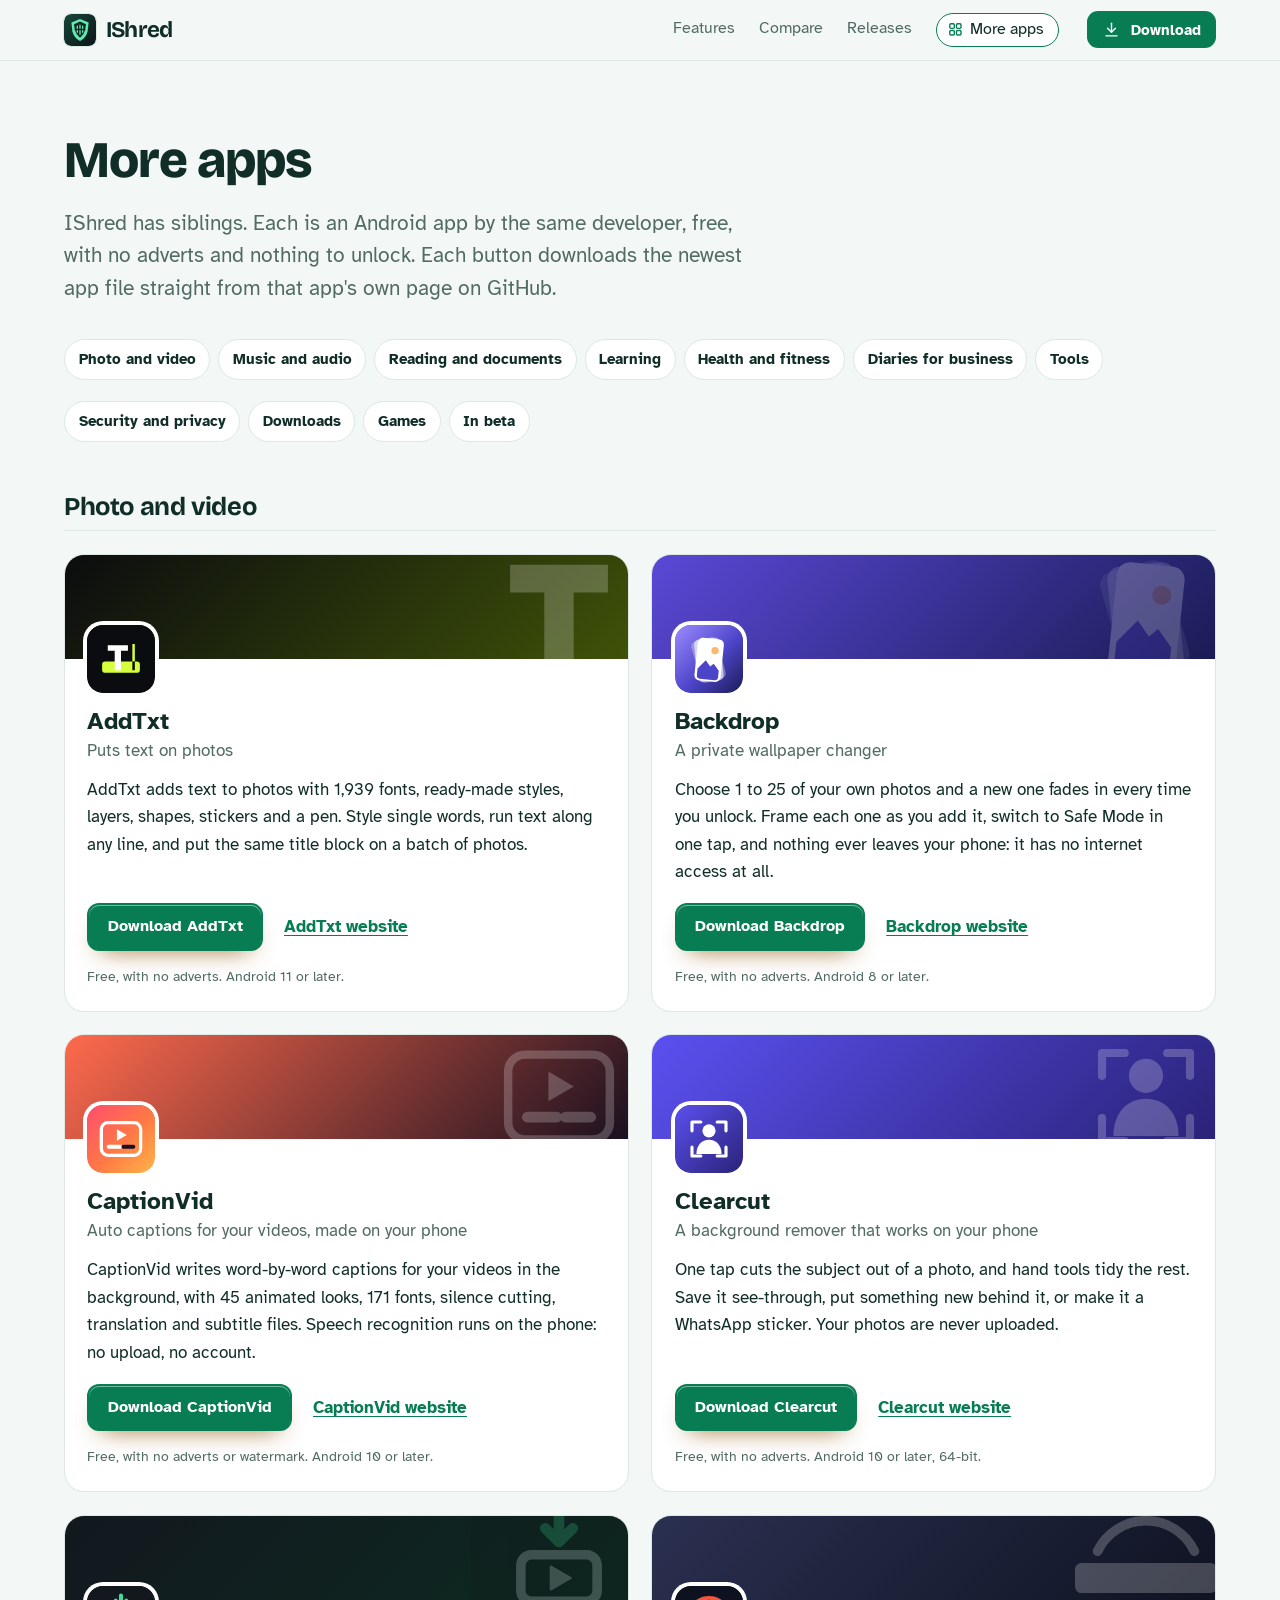
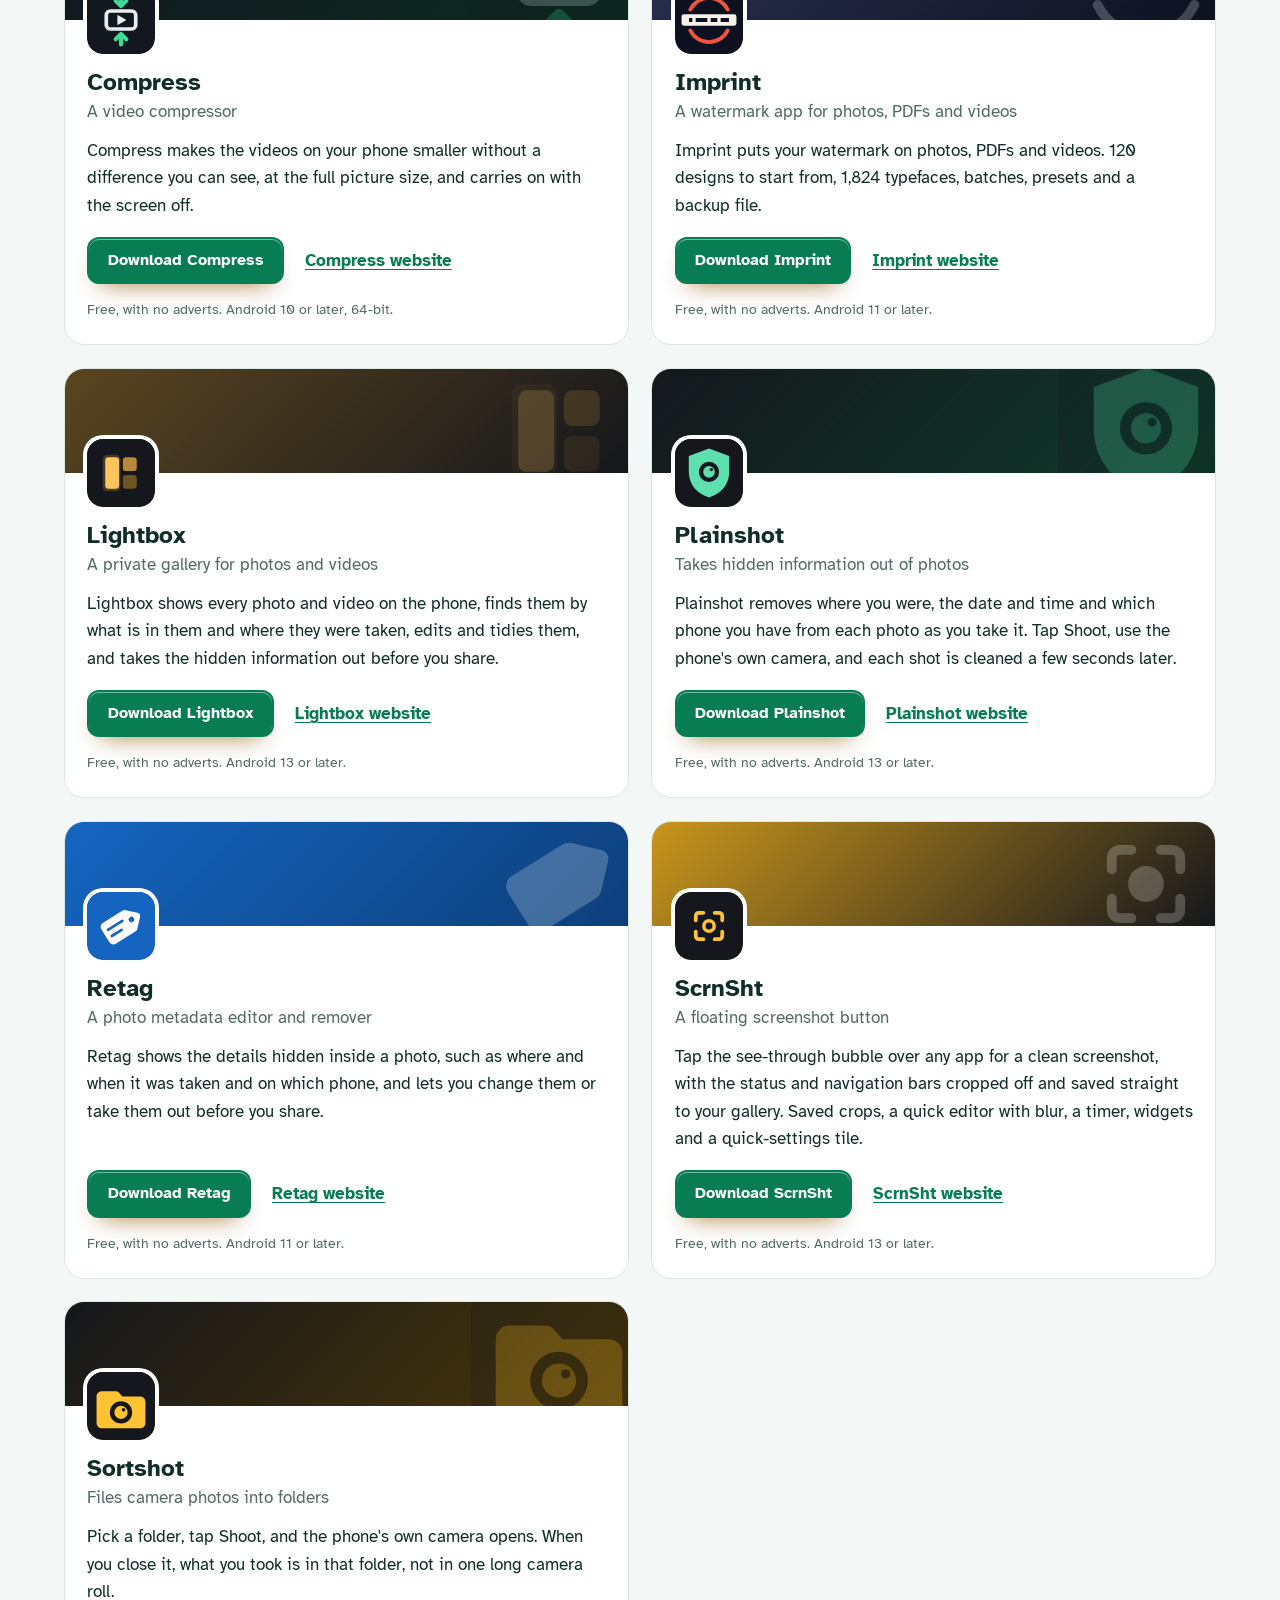
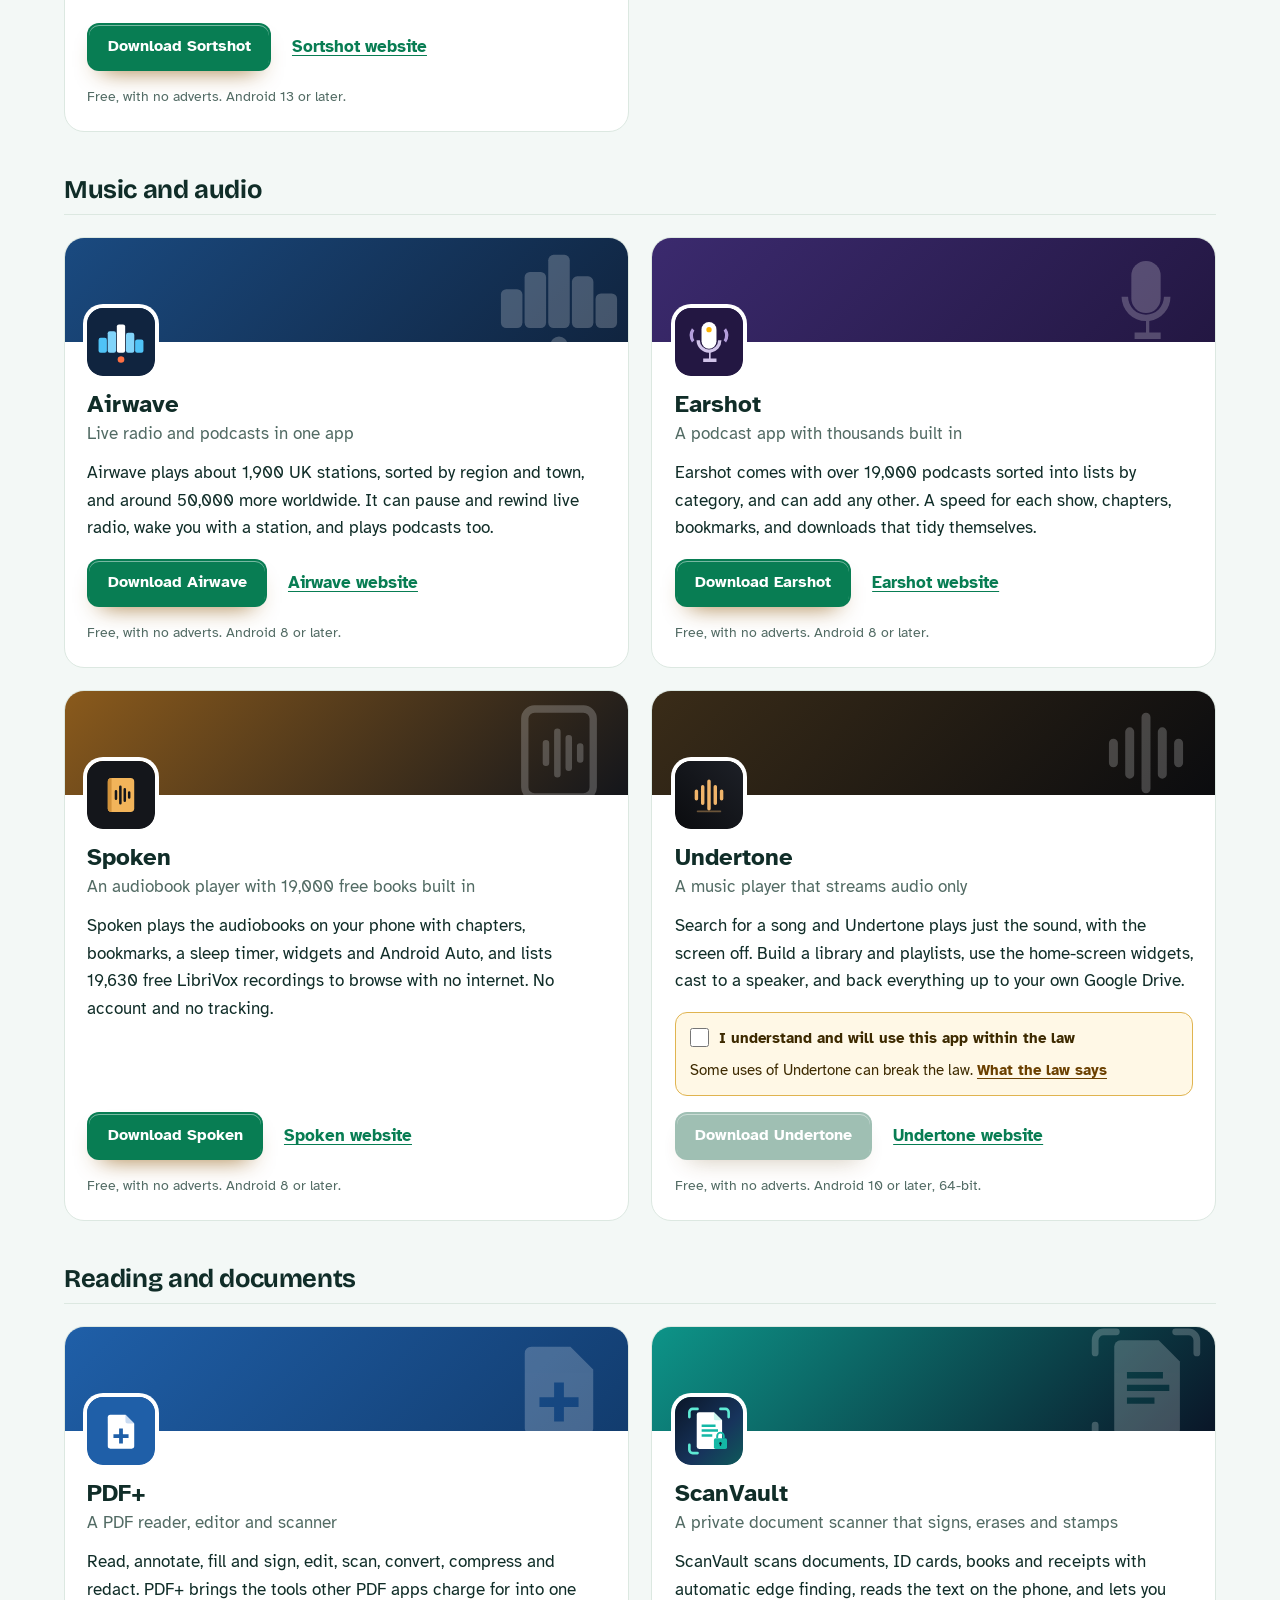
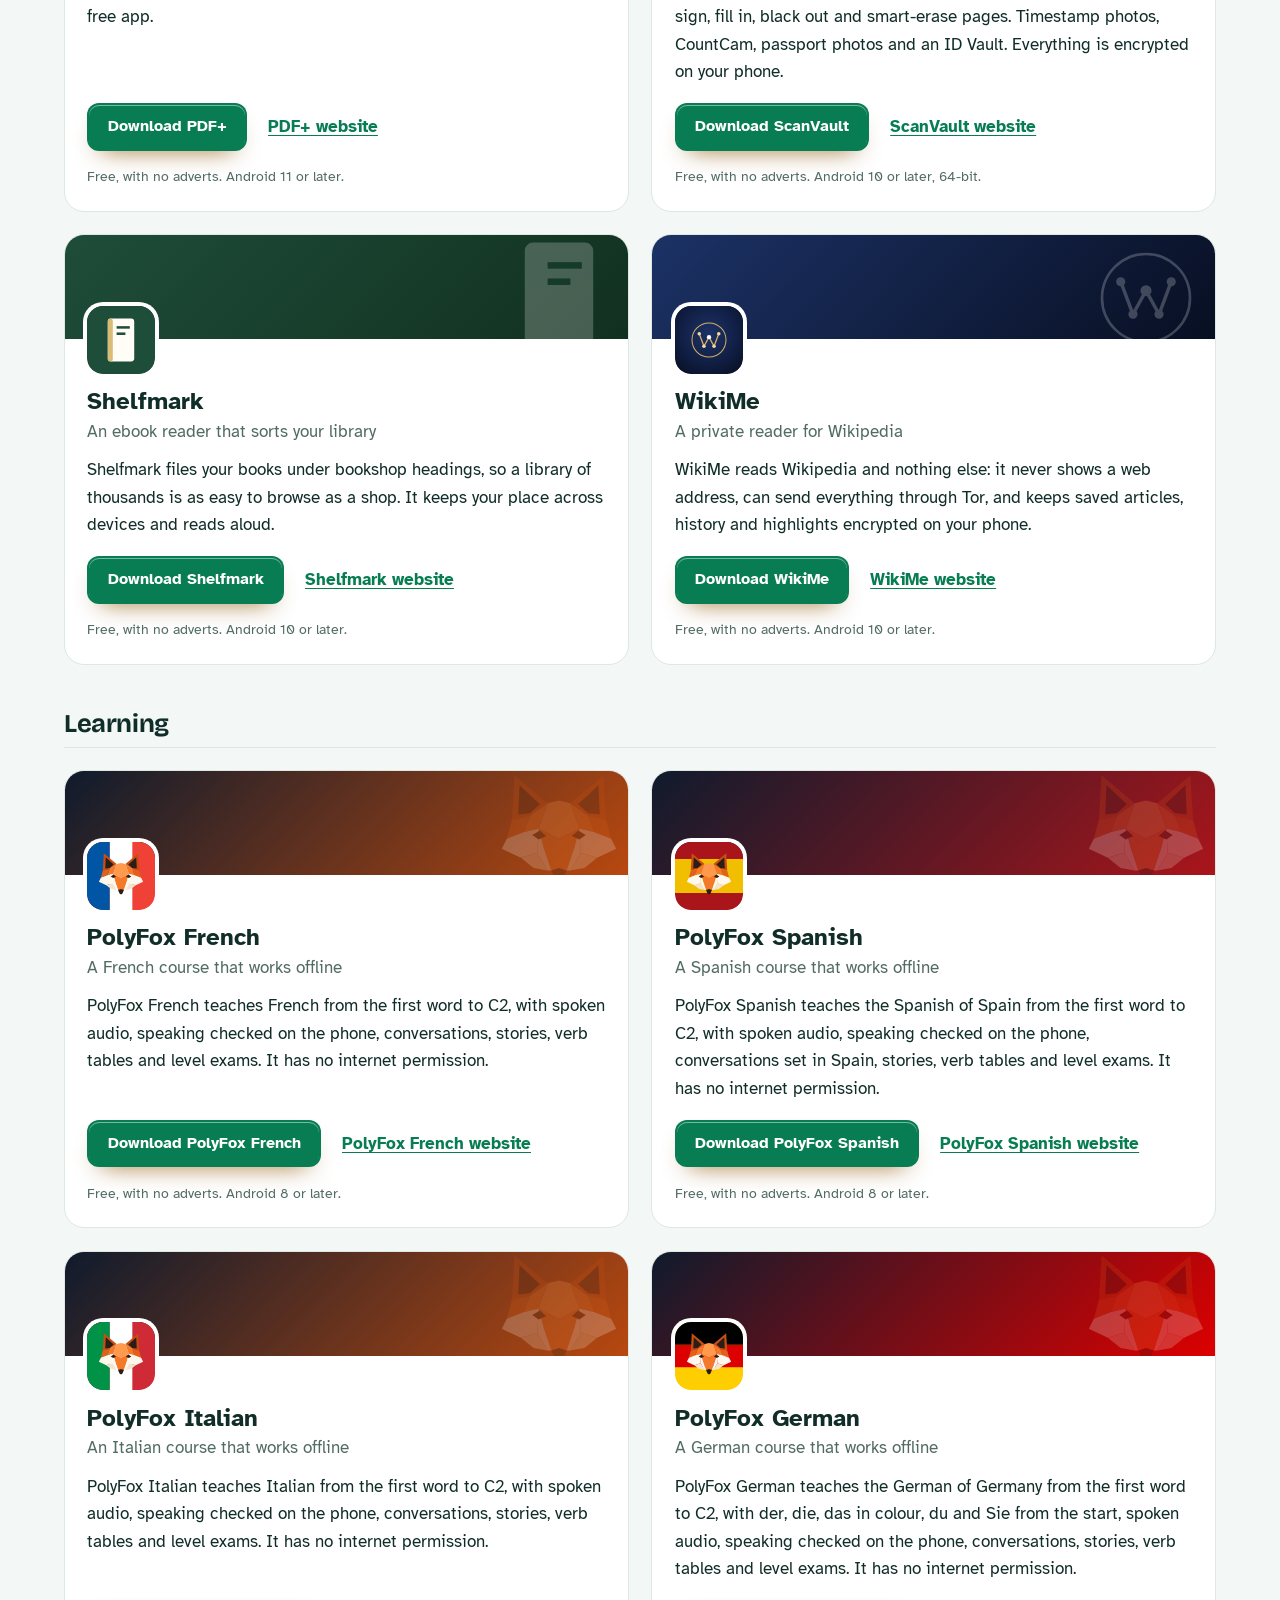
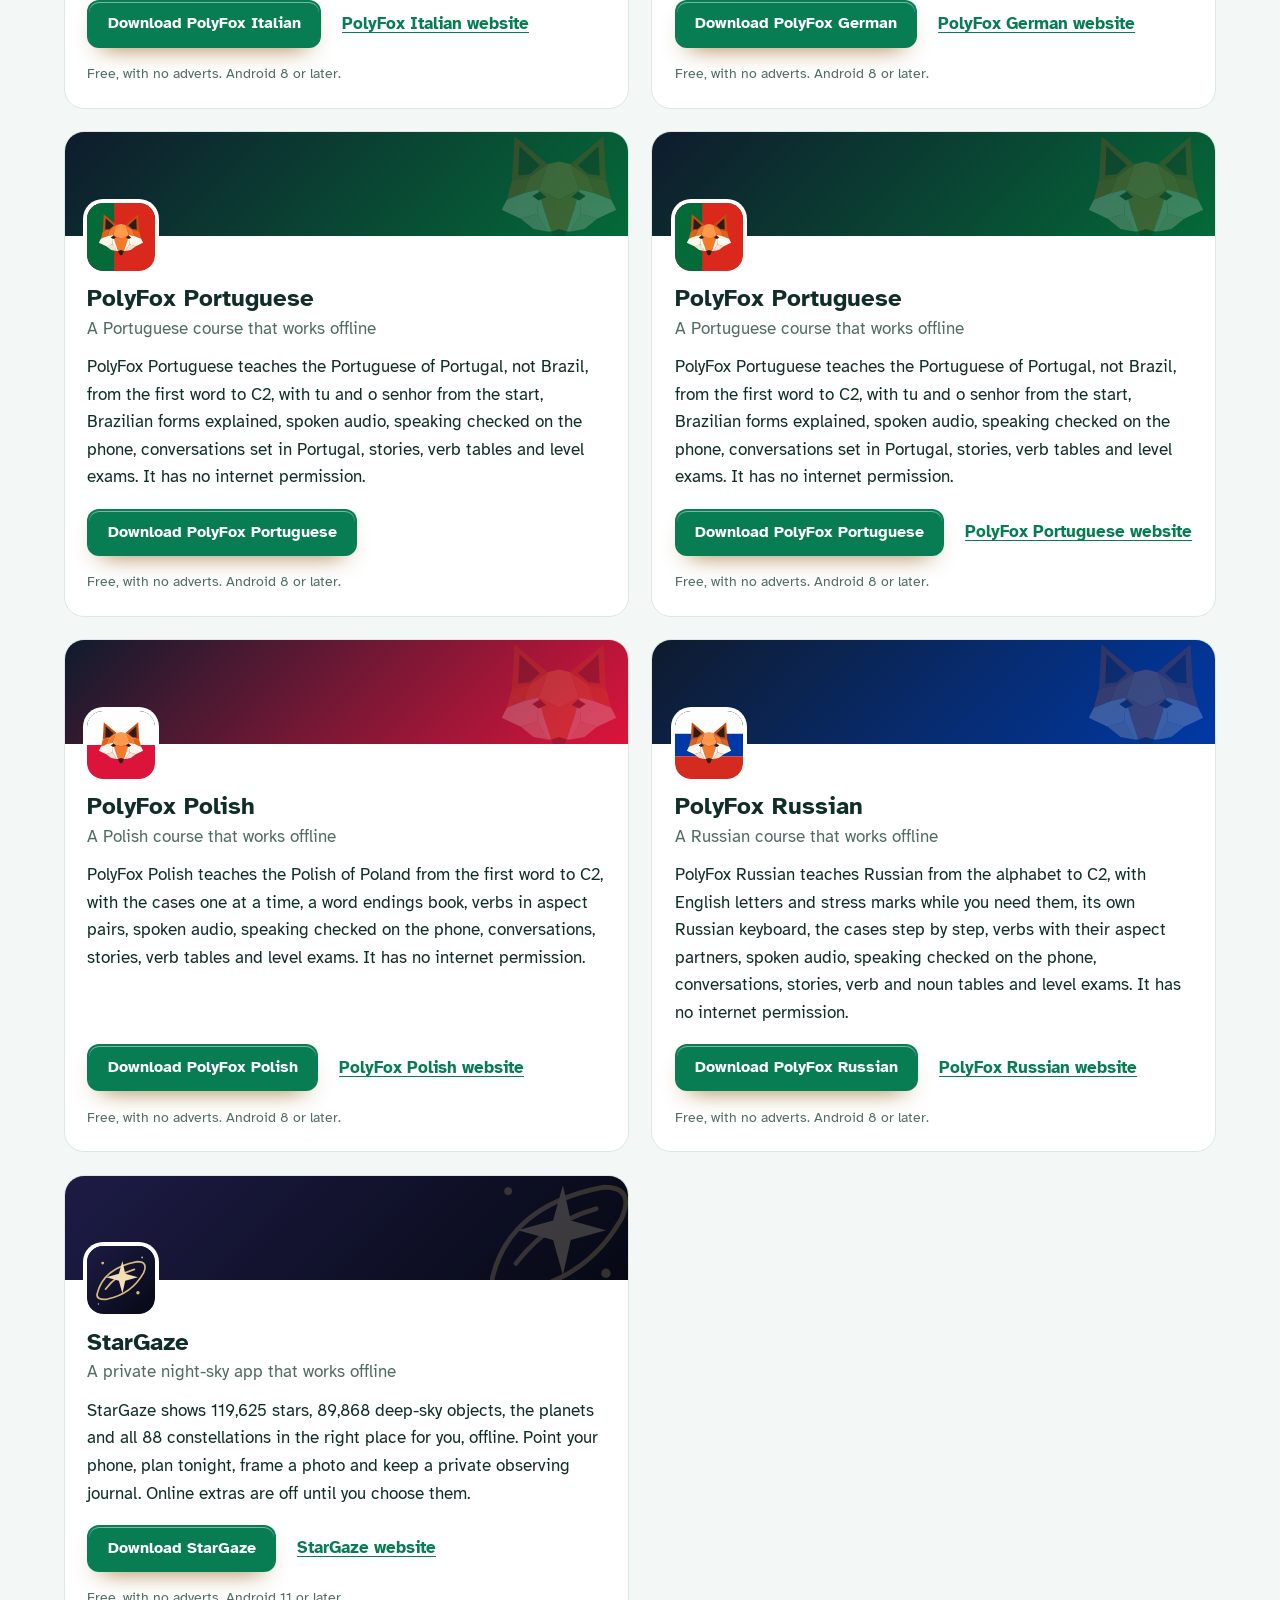
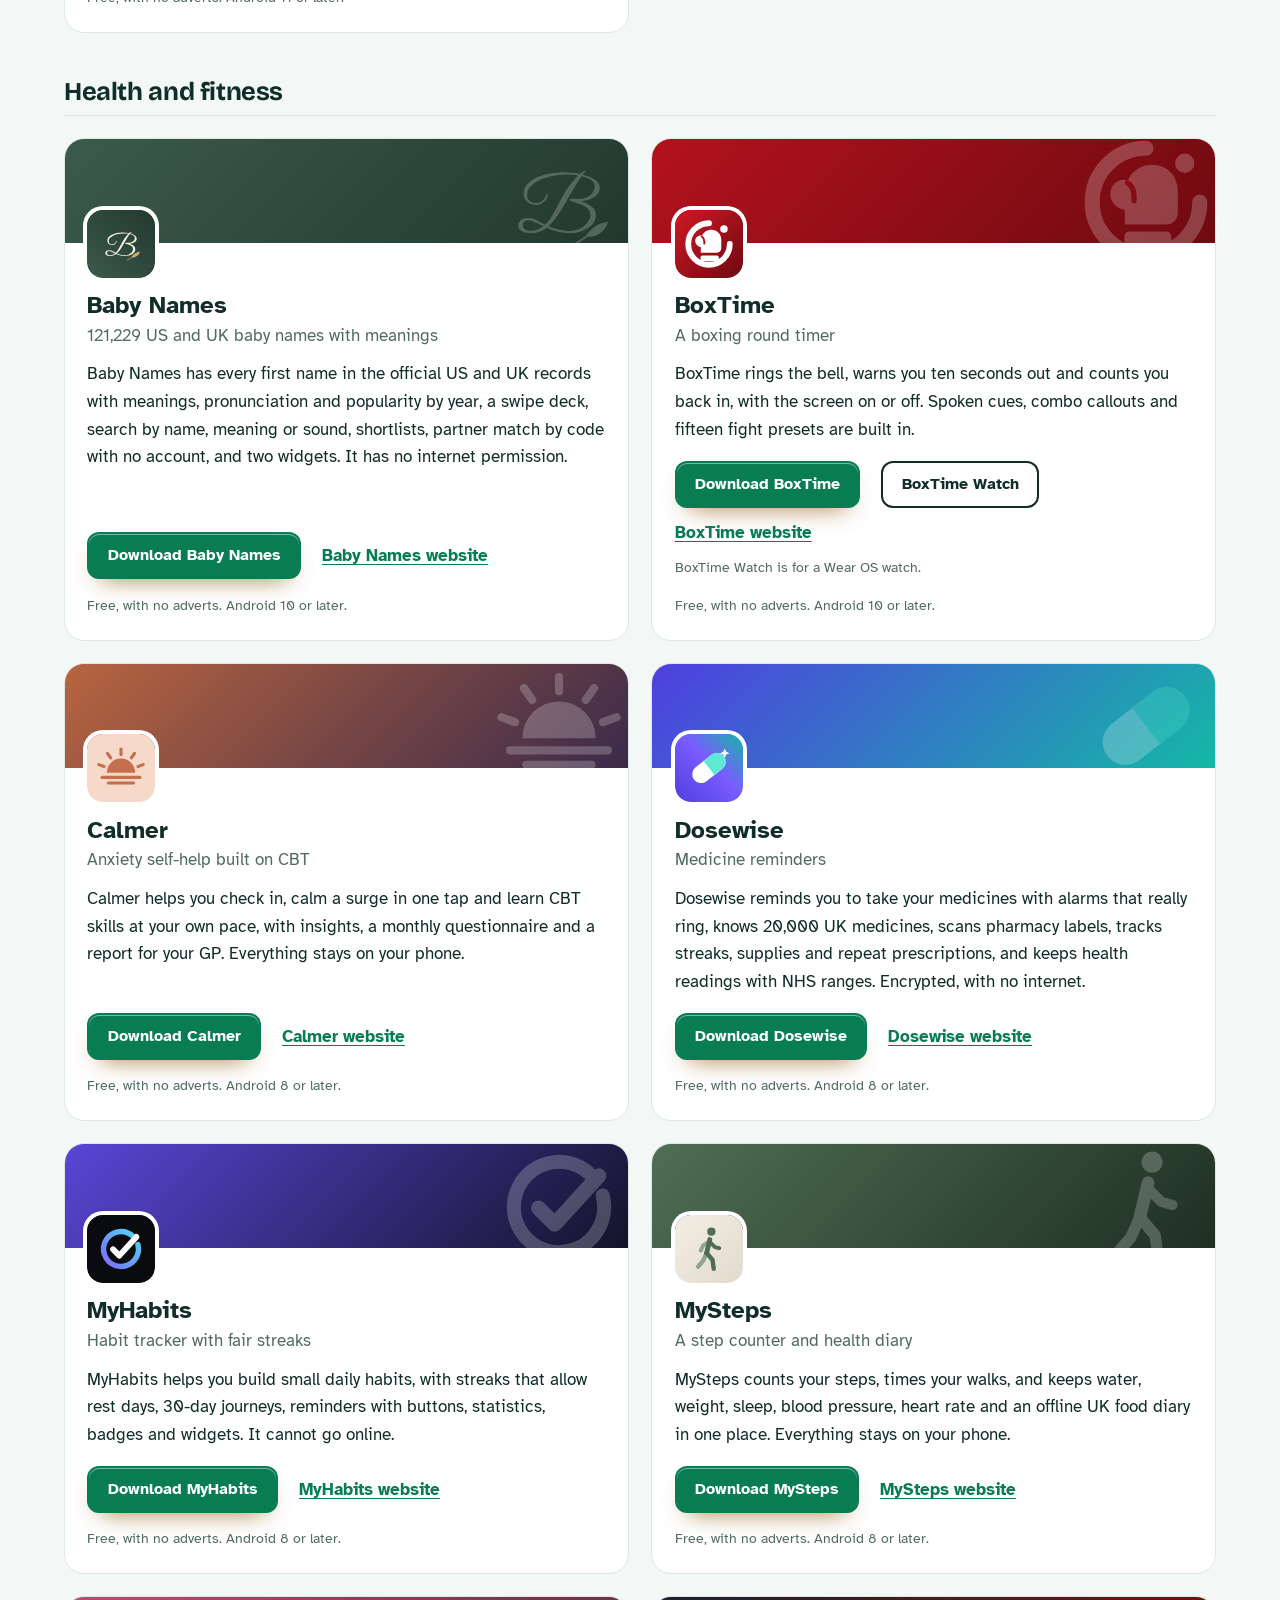
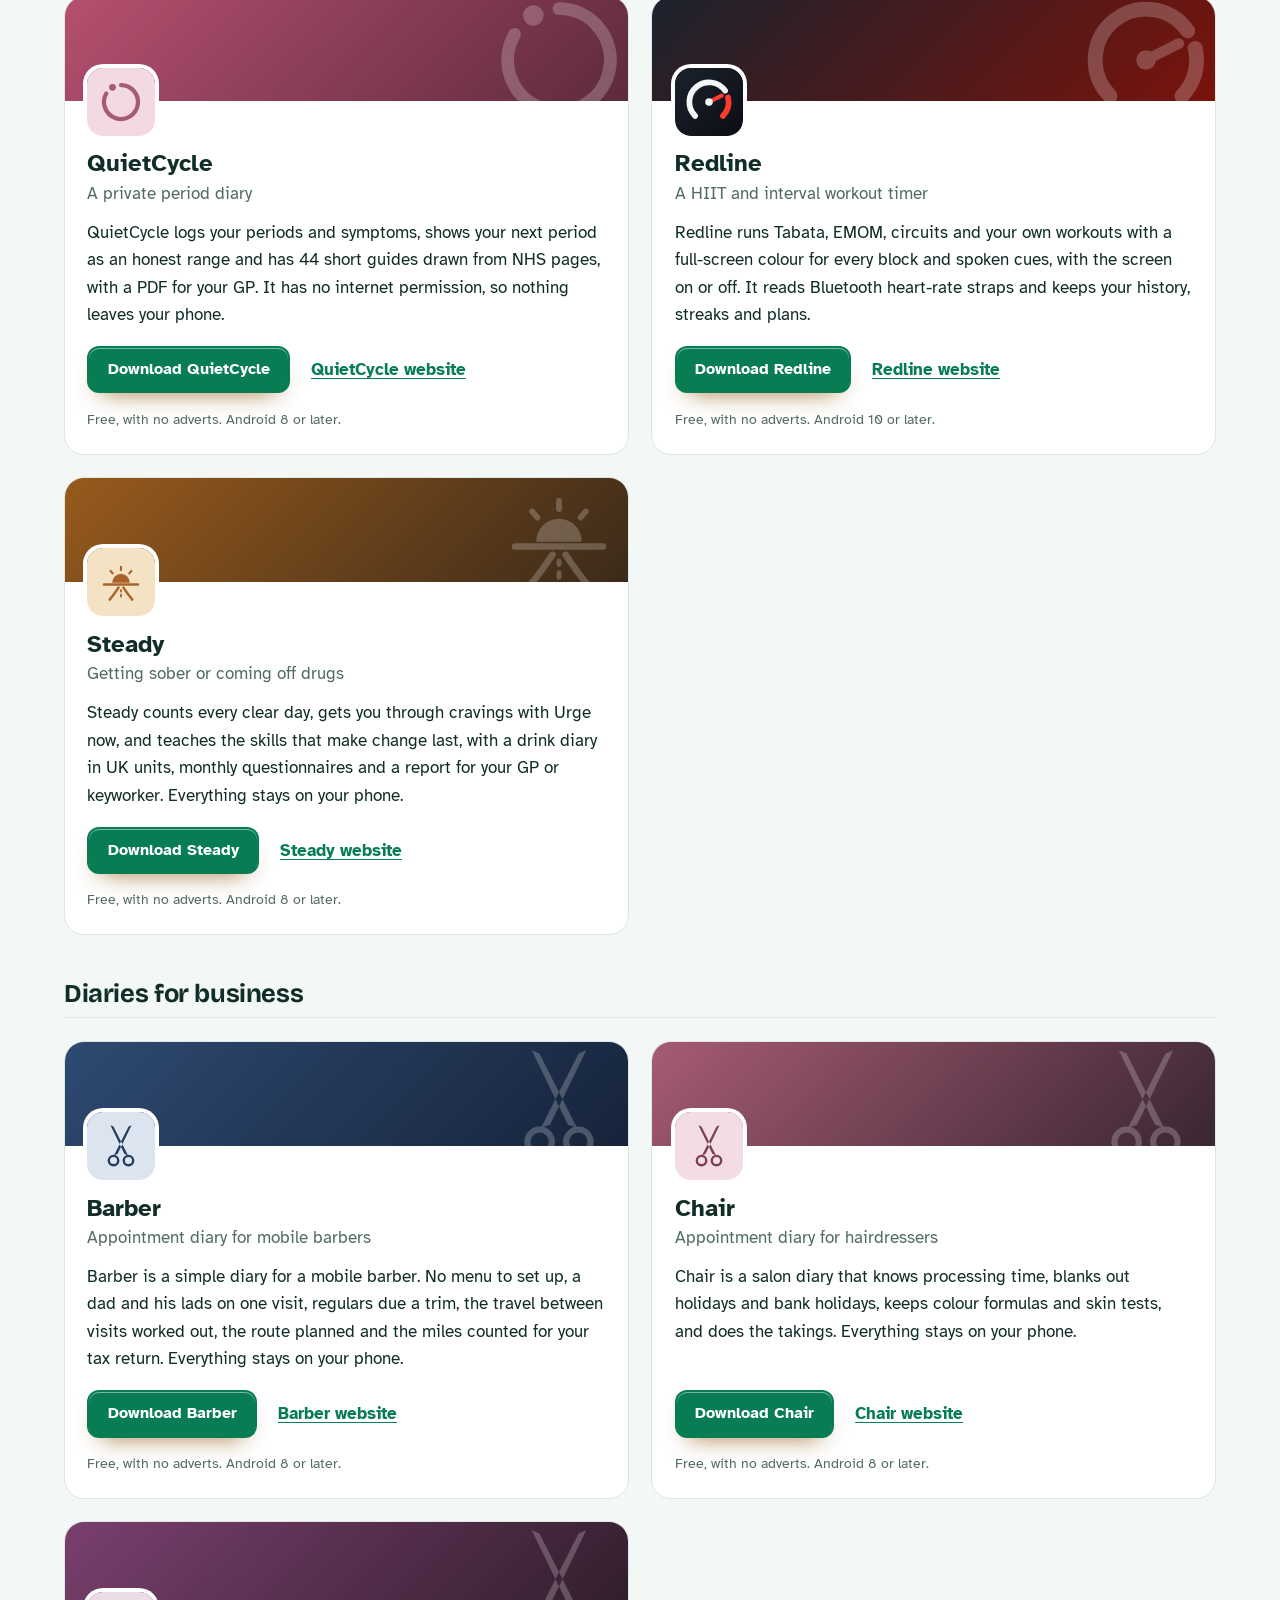
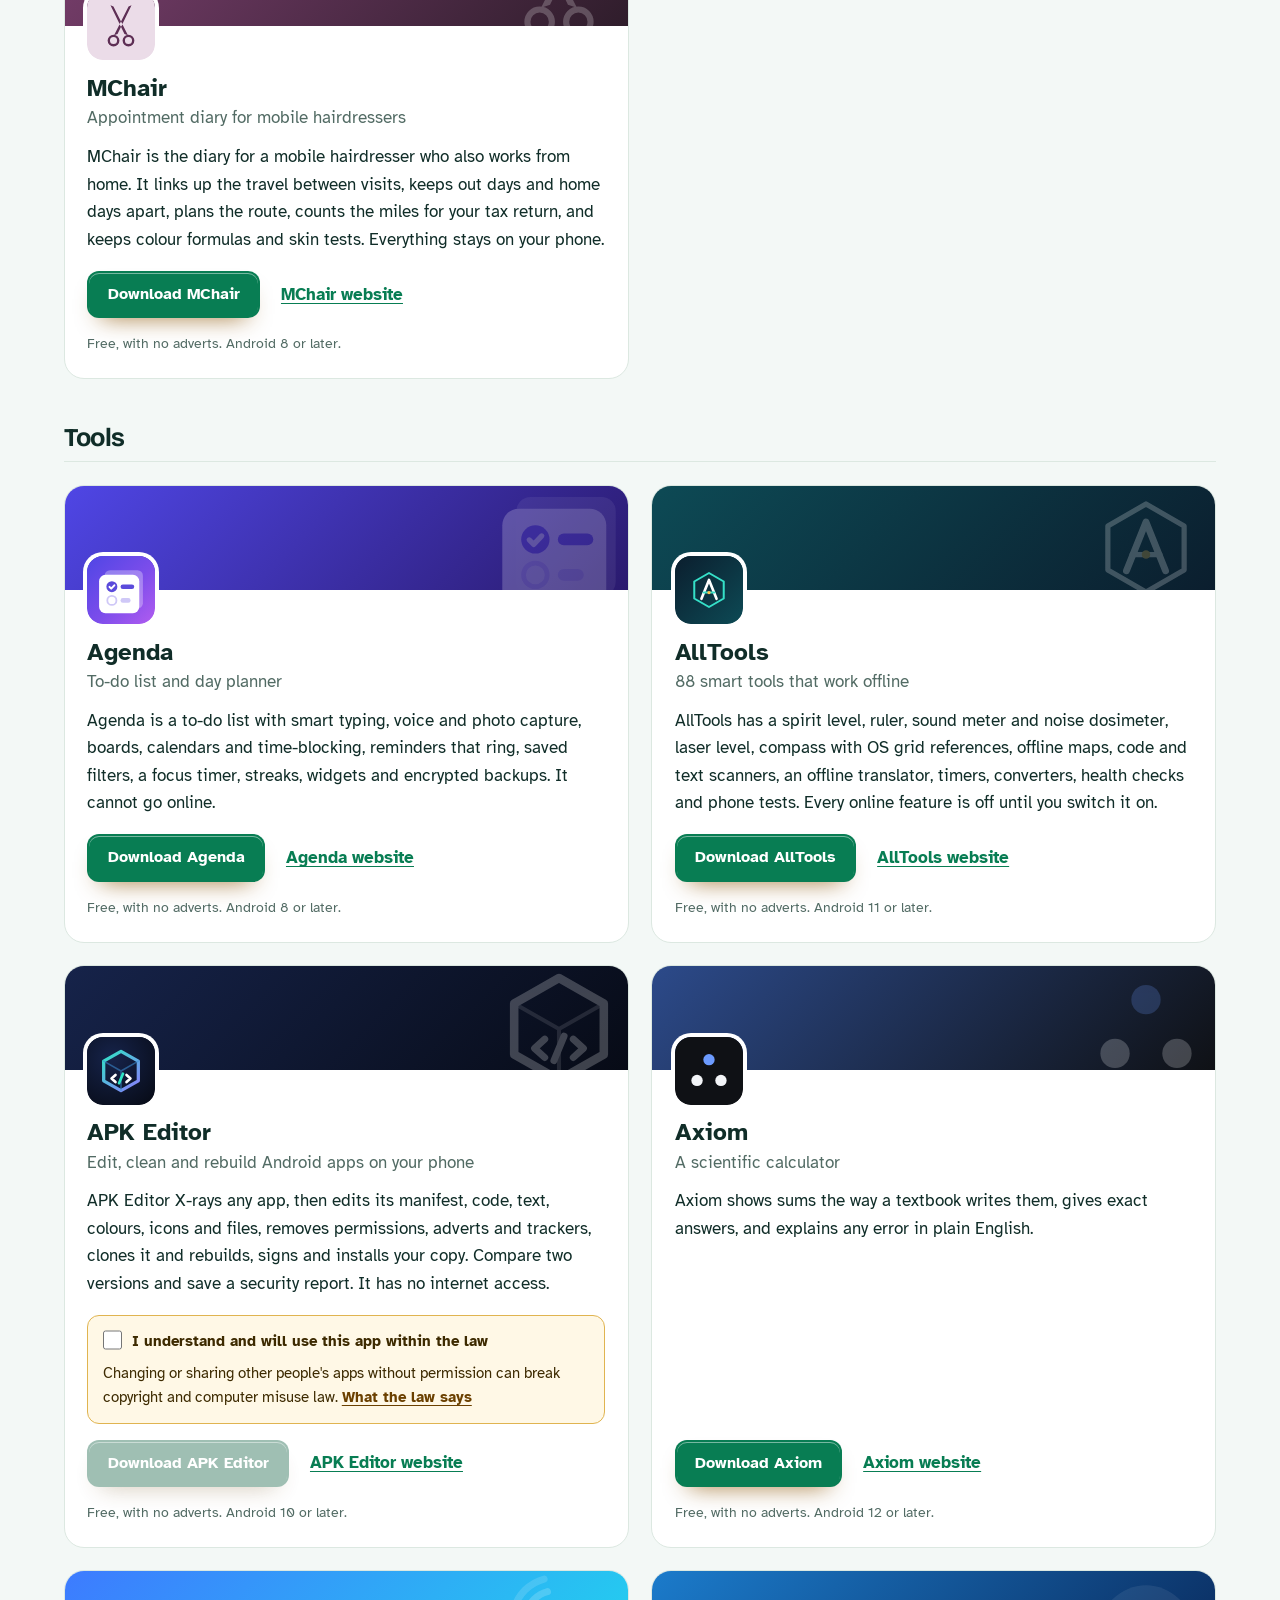
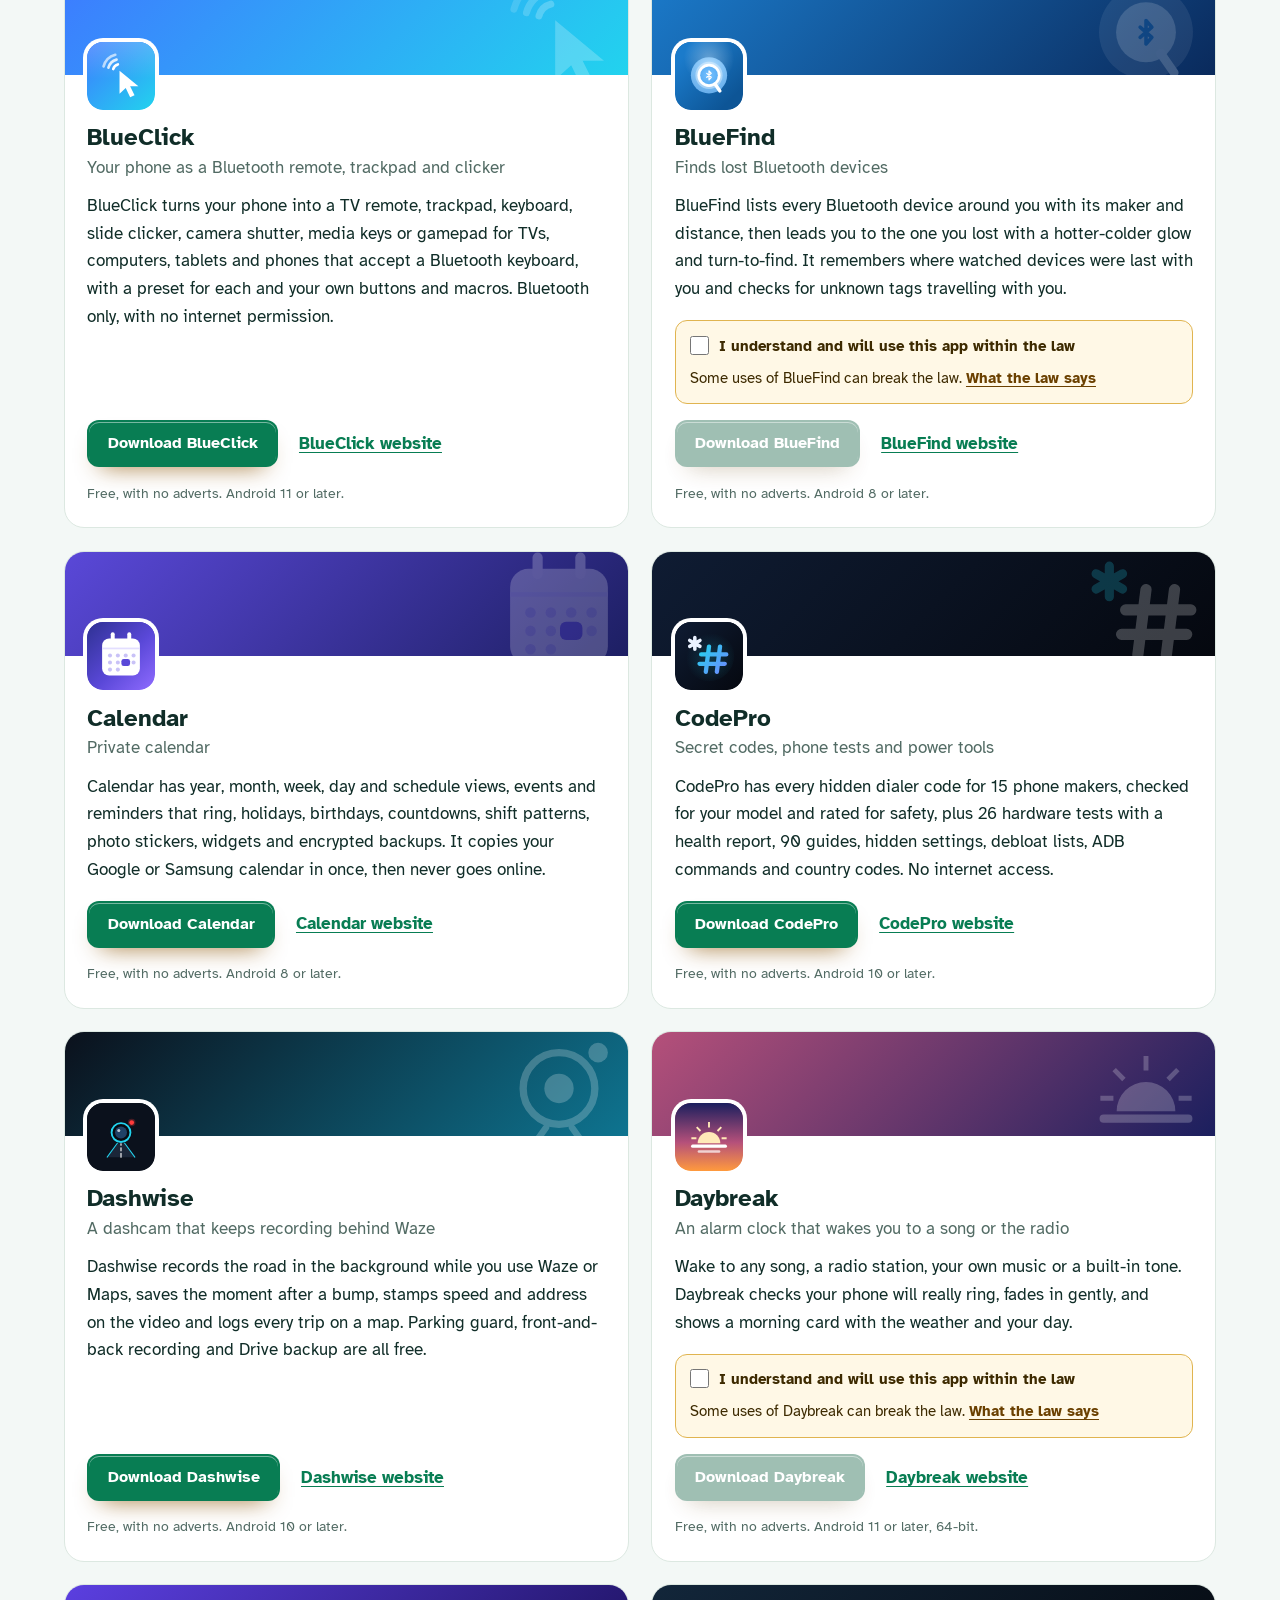
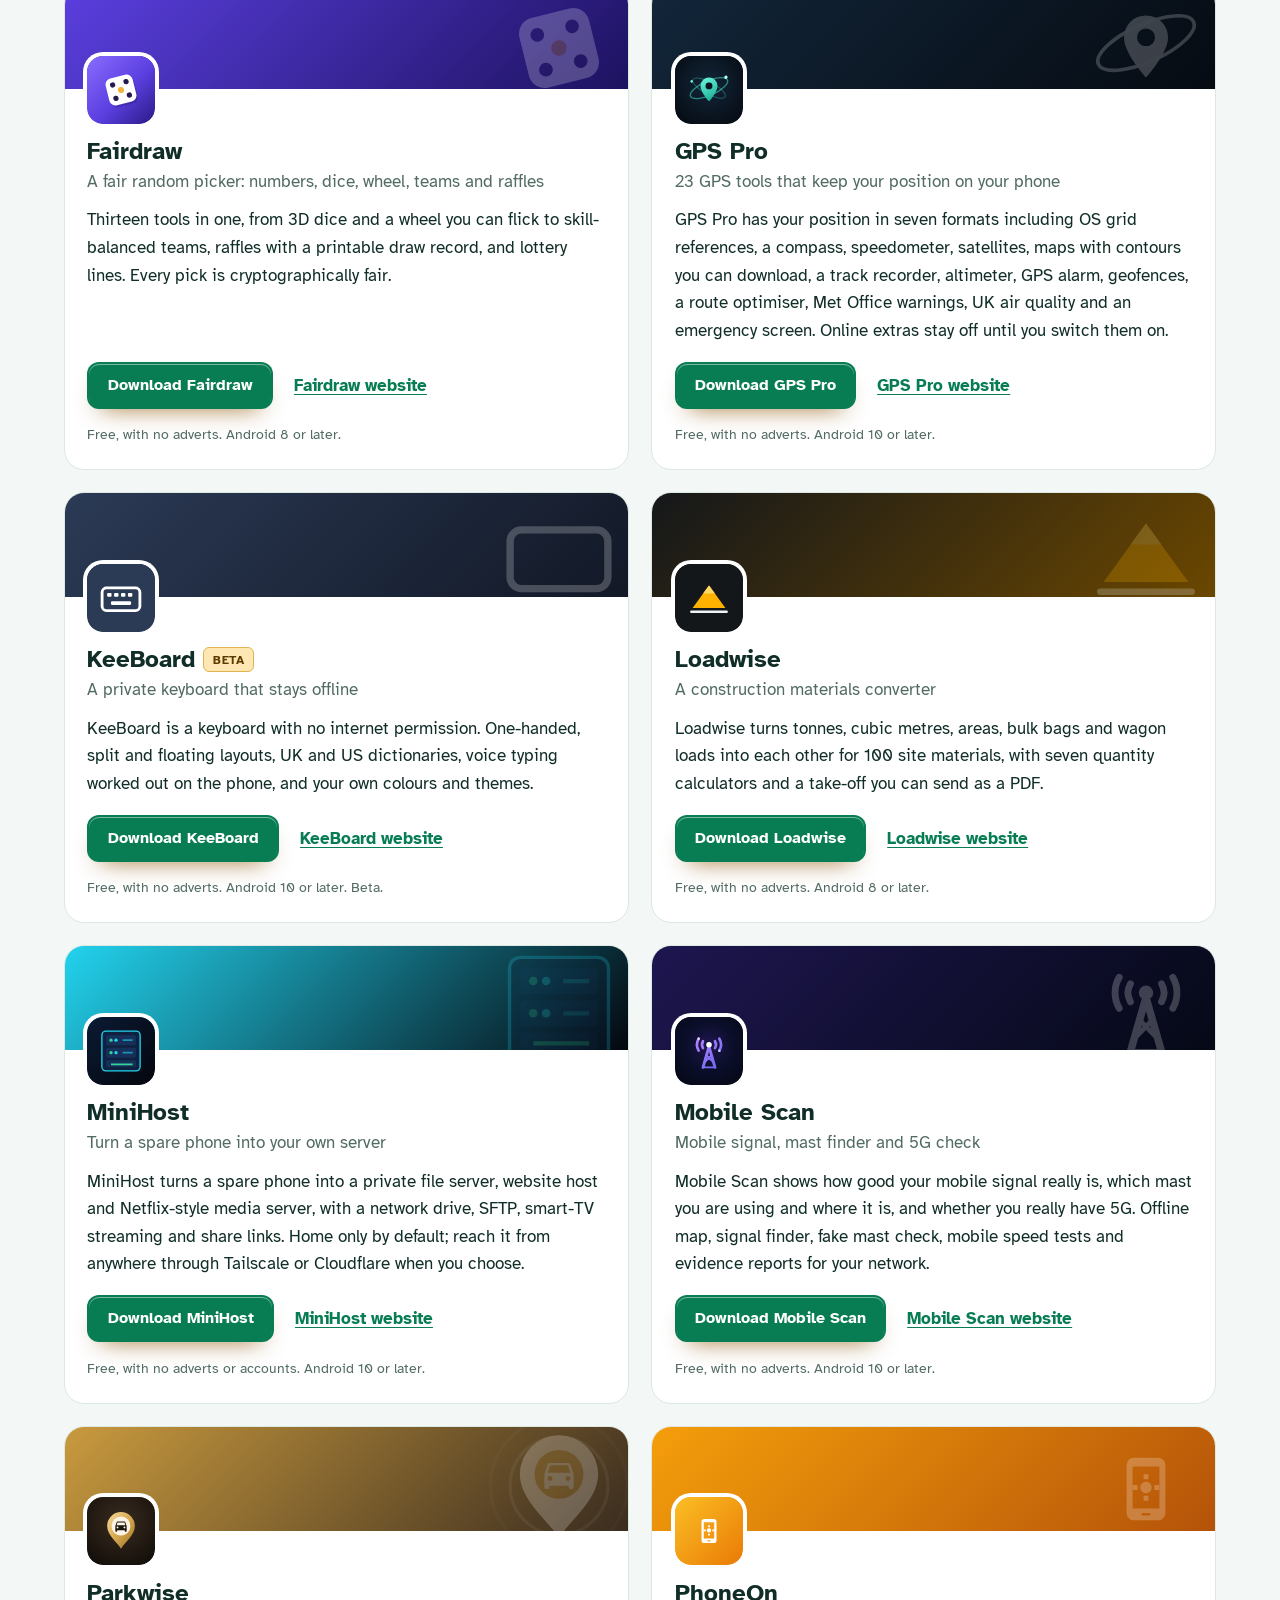
==== commit 36f5a5cd: "More apps: add BlueClick" ====
--- a/more-apps.html
+++ b/more-apps.html
@@ -4,7 +4,7 @@
 <meta charset="utf-8">
 <meta name="viewport" content="width=device-width, initial-scale=1">
 <title>More free Android apps from the maker of IShred</title>
-<meta name="description" content="All 97 free Android apps from the maker of IShred, in one list by category, each with its download and a link to its website.">
+<meta name="description" content="All 98 free Android apps from the maker of IShred, in one list by category, each with its download and a link to its website.">
 <meta name="author" content="Jonathan Jackson">
 <link rel="canonical" href="https://customgpter.github.io/ishred/more-apps.html">
 <meta name="theme-color" content="#f3f8f6" media="(prefers-color-scheme: light)">
@@ -12,7 +12,7 @@
 <meta property="og:type" content="website">
 <meta property="og:site_name" content="IShred">
 <meta property="og:title" content="More free Android apps from the maker of IShred">
-<meta property="og:description" content="All 97 free Android apps from the maker of IShred, in one list by category, each with its download and a link to its website.">
+<meta property="og:description" content="All 98 free Android apps from the maker of IShred, in one list by category, each with its download and a link to its website.">
 <meta property="og:url" content="https://customgpter.github.io/ishred/more-apps.html">
 <meta property="og:image" content="https://customgpter.github.io/ishred/assets/og.png">
 <meta property="og:image:width" content="1200">
@@ -26,7 +26,7 @@
 <link rel="preload" href="./assets/fonts/atkinson-hyperlegible-latin-400-normal.woff2" as="font" type="font/woff2" crossorigin>
 <link rel="stylesheet" href="./assets/site.css?v=1">
 <link rel="stylesheet" href="./assets/house.css?v=1">
-<script type="application/ld+json">{"@context":"https://schema.org","@type":"ItemList","name":"Apps from the maker of IShred","url":"https://customgpter.github.io/ishred/more-apps.html","itemListElement":[{"@type":"ListItem","position":1,"name":"AddTxt","url":"https://customgpter.github.io/addtxt/"},{"@type":"ListItem","position":2,"name":"Backdrop","url":"https://customgpter.github.io/backdrop/"},{"@type":"ListItem","position":3,"name":"CaptionVid","url":"https://customgpter.github.io/captionvid/"},{"@type":"ListItem","position":4,"name":"Clearcut","url":"https://customgpter.github.io/clearcut/"},{"@type":"ListItem","position":5,"name":"Compress","url":"https://customgpter.github.io/compress/"},{"@type":"ListItem","position":6,"name":"Imprint","url":"https://customgpter.github.io/imprint/"},{"@type":"ListItem","position":7,"name":"Lightbox","url":"https://customgpter.github.io/lightbox/"},{"@type":"ListItem","position":8,"name":"Plainshot","url":"https://customgpter.github.io/plainshot/"},{"@type":"ListItem","position":9,"name":"Retag","url":"https://customgpter.github.io/retag/"},{"@type":"ListItem","position":10,"name":"ScrnSht","url":"https://customgpter.github.io/scrnsht/"},{"@type":"ListItem","position":11,"name":"Sortshot","url":"https://customgpter.github.io/sortshot/"},{"@type":"ListItem","position":12,"name":"Airwave","url":"https://customgpter.github.io/airwave/"},{"@type":"ListItem","position":13,"name":"Earshot","url":"https://customgpter.github.io/earshot/"},{"@type":"ListItem","position":14,"name":"Spoken","url":"https://customgpter.github.io/spoken/"},{"@type":"ListItem","position":15,"name":"Undertone","url":"https://customgpter.github.io/undertone/"},{"@type":"ListItem","position":16,"name":"PDF+","url":"https://customgpter.github.io/pdfplus/"},{"@type":"ListItem","position":17,"name":"ScanVault","url":"https://customgpter.github.io/scanvault/"},{"@type":"ListItem","position":18,"name":"Shelfmark","url":"https://customgpter.github.io/shelfmark/"},{"@type":"ListItem","position":19,"name":"WikiMe","url":"https://customgpter.github.io/wikime/"},{"@type":"ListItem","position":20,"name":"PolyFox French","url":"https://customgpter.github.io/polyfox/"},{"@type":"ListItem","position":21,"name":"PolyFox German","url":"https://customgpter.github.io/polyfox-german/"},{"@type":"ListItem","position":22,"name":"PolyFox Portuguese","url":"https://customgpter.github.io/polyfox-portuguese/"},{"@type":"ListItem","position":23,"name":"PolyFox Polish","url":"https://customgpter.github.io/polyfox-polish/"},{"@type":"ListItem","position":24,"name":"PolyFox Russian","url":"https://customgpter.github.io/polyfox-russian/"},{"@type":"ListItem","position":25,"name":"StarGaze","url":"https://customgpter.github.io/stargaze/"},{"@type":"ListItem","position":26,"name":"Baby Names","url":"https://customgpter.github.io/babynames/"},{"@type":"ListItem","position":27,"name":"BoxTime","url":"https://customgpter.github.io/boxtime/"},{"@type":"ListItem","position":28,"name":"Calmer","url":"https://customgpter.github.io/calmer/"},{"@type":"ListItem","position":29,"name":"Dosewise","url":"https://customgpter.github.io/dosewise/"},{"@type":"ListItem","position":30,"name":"MyHabits","url":"https://customgpter.github.io/myhabits/"},{"@type":"ListItem","position":31,"name":"MySteps","url":"https://customgpter.github.io/mysteps/"},{"@type":"ListItem","position":32,"name":"QuietCycle","url":"https://customgpter.github.io/quietcycle/"},{"@type":"ListItem","position":33,"name":"Redline","url":"https://customgpter.github.io/redline/"},{"@type":"ListItem","position":34,"name":"Steady","url":"https://customgpter.github.io/steady/"},{"@type":"ListItem","position":35,"name":"Barber","url":"https://customgpter.github.io/barber/"},{"@type":"ListItem","position":36,"name":"Chair","url":"https://customgpter.github.io/chair/"},{"@type":"ListItem","position":37,"name":"MChair","url":"https://customgpter.github.io/mchair/"},{"@type":"ListItem","position":38,"name":"Agenda","url":"https://customgpter.github.io/agenda/"},{"@type":"ListItem","position":39,"name":"AllTools","url":"https://customgpter.github.io/alltools/"},{"@type":"ListItem","position":40,"name":"APK Editor","url":"https://customgpter.github.io/apkeditor/"},{"@type":"ListItem","position":41,"name":"Axiom","url":"https://customgpter.github.io/axiom/"},{"@type":"ListItem","position":42,"name":"BlueFind","url":"https://customgpter.github.io/bluefind/"},{"@type":"ListItem","position":43,"name":"Calendar","url":"https://customgpter.github.io/calendar/"},{"@type":"ListItem","position":44,"name":"CodePro","url":"https://customgpter.github.io/codepro/"},{"@type":"ListItem","position":45,"name":"Dashwise","url":"https://customgpter.github.io/dashwise/"},{"@type":"ListItem","position":46,"name":"Daybreak","url":"https://customgpter.github.io/daybreak/"},{"@type":"ListItem","position":47,"name":"Fairdraw","url":"https://customgpter.github.io/fairdraw/"},{"@type":"ListItem","position":48,"name":"GPS Pro","url":"https://customgpter.github.io/gpspro/"},{"@type":"ListItem","position":49,"name":"KeeBoard","url":"https://customgpter.github.io/keeboard/"},{"@type":"ListItem","position":50,"name":"Loadwise","url":"https://customgpter.github.io/loadwise/"},{"@type":"ListItem","position":51,"name":"MiniHost","url":"https://customgpter.github.io/minihost/"},{"@type":"ListItem","position":52,"name":"Mobile Scan","url":"https://customgpter.github.io/mobilescan/"},{"@type":"ListItem","position":53,"name":"Parkwise","url":"https://customgpter.github.io/parkwise/"},{"@type":"ListItem","position":54,"name":"Pocketmind","url":"https://customgpter.github.io/pocketmind/"},{"@type":"ListItem","position":55,"name":"Refine","url":"https://customgpter.github.io/refine/"},{"@type":"ListItem","position":56,"name":"Shiftwise","url":"https://customgpter.github.io/shiftwise/"},{"@type":"ListItem","position":57,"name":"SimpleCalc","url":"https://customgpter.github.io/simplecalc/"},{"@type":"ListItem","position":58,"name":"Skyline","url":"https://customgpter.github.io/skyline/"},{"@type":"ListItem","position":59,"name":"Slipway","url":"https://customgpter.github.io/slipway/"},{"@type":"ListItem","position":60,"name":"Tagger","url":"https://customgpter.github.io/tagger/"},{"@type":"ListItem","position":61,"name":"TotalClean","url":"https://customgpter.github.io/totalclean/"},{"@type":"ListItem","position":62,"name":"TVLink","url":"https://customgpter.github.io/tvlink/"},{"@type":"ListItem","position":63,"name":"Unbox","url":"https://customgpter.github.io/unbox/"},{"@type":"ListItem","position":64,"name":"WhatsKeep","url":"https://customgpter.github.io/whatskeep/"},{"@type":"ListItem","position":65,"name":"WiFi Scan","url":"https://customgpter.github.io/wifiscan/"},{"@type":"ListItem","position":66,"name":"Auditly","url":"https://customgpter.github.io/auditly/"},{"@type":"ListItem","position":67,"name":"Backchannel","url":"https://customgpter.github.io/backchannel/"},{"@type":"ListItem","position":68,"name":"ENotes","url":"https://customgpter.github.io/enotes/"},{"@type":"ListItem","position":69,"name":"FindMe","url":"https://customgpter.github.io/findme/"},{"@type":"ListItem","position":70,"name":"iLock","url":"https://customgpter.github.io/ilock/"},{"@type":"ListItem","position":71,"name":"ImSafe","url":"https://customgpter.github.io/imsafe/"},{"@type":"ListItem","position":72,"name":"IShred","url":"https://customgpter.github.io/ishred/"},{"@type":"ListItem","position":73,"name":"LockBox","url":"https://customgpter.github.io/lockbox/"},{"@type":"ListItem","position":74,"name":"PassVault","url":"https://customgpter.github.io/passvault/"},{"@type":"ListItem","position":75,"name":"SpyFind","url":"https://customgpter.github.io/spyfind/"},{"@type":"ListItem","position":76,"name":"TextWipe","url":"https://customgpter.github.io/textwipe/"},{"@type":"ListItem","position":77,"name":"Tracewire","url":"https://customgpter.github.io/tracewire/"},{"@type":"ListItem","position":78,"name":"Vigil","url":"https://customgpter.github.io/vigil/"},{"@type":"ListItem","position":79,"name":"Grab","url":"https://customgpter.github.io/grab/"},{"@type":"ListItem","position":80,"name":"Swarm","url":"https://customgpter.github.io/swarm/"},{"@type":"ListItem","position":81,"name":"Plane Games","url":"https://customgpter.github.io/plane-games/"},{"@type":"ListItem","position":82,"name":"Ninefold","url":"https://customgpter.github.io/ninefold/"},{"@type":"ListItem","position":83,"name":"Cubewise","url":"https://customgpter.github.io/cubewise/"},{"@type":"ListItem","position":84,"name":"Tilewise","url":"https://customgpter.github.io/tilewise/"},{"@type":"ListItem","position":85,"name":"Letterwise","url":"https://customgpter.github.io/letterwise/"},{"@type":"ListItem","position":86,"name":"Kingside","url":"https://customgpter.github.io/kingside/"},{"@type":"ListItem","position":87,"name":"Deckhand","url":"https://customgpter.github.io/deckhand/"},{"@type":"ListItem","position":88,"name":"SNESForge","url":"https://customgpter.github.io/snesforge/"},{"@type":"ListItem","position":89,"name":"Fame Boy","url":"https://customgpter.github.io/fameboy/"},{"@type":"ListItem","position":90,"name":"PSPPro","url":"https://customgpter.github.io/psppro/"},{"@type":"ListItem","position":91,"name":"MegaGen","url":"https://customgpter.github.io/megagen/"},{"@type":"ListItem","position":92,"name":"QVR","url":"https://customgpter.github.io/qvr/"},{"@type":"ListItem","position":93,"name":"QVR Watch","url":"https://customgpter.github.io/qvr-watch/"},{"@type":"ListItem","position":94,"name":"QVRLite","url":"https://customgpter.github.io/qvrlite/"},{"@type":"ListItem","position":95,"name":"Onionz","url":"https://customgpter.github.io/onionz/"},{"@type":"ListItem","position":96,"name":"OnionzWeb","url":"https://customgpter.github.io/onionzweb/"}]}</script>
+<script type="application/ld+json">{"@context":"https://schema.org","@type":"ItemList","name":"Apps from the maker of IShred","url":"https://customgpter.github.io/ishred/more-apps.html","itemListElement":[{"@type":"ListItem","position":1,"name":"AddTxt","url":"https://customgpter.github.io/addtxt/"},{"@type":"ListItem","position":2,"name":"Backdrop","url":"https://customgpter.github.io/backdrop/"},{"@type":"ListItem","position":3,"name":"CaptionVid","url":"https://customgpter.github.io/captionvid/"},{"@type":"ListItem","position":4,"name":"Clearcut","url":"https://customgpter.github.io/clearcut/"},{"@type":"ListItem","position":5,"name":"Compress","url":"https://customgpter.github.io/compress/"},{"@type":"ListItem","position":6,"name":"Imprint","url":"https://customgpter.github.io/imprint/"},{"@type":"ListItem","position":7,"name":"Lightbox","url":"https://customgpter.github.io/lightbox/"},{"@type":"ListItem","position":8,"name":"Plainshot","url":"https://customgpter.github.io/plainshot/"},{"@type":"ListItem","position":9,"name":"Retag","url":"https://customgpter.github.io/retag/"},{"@type":"ListItem","position":10,"name":"ScrnSht","url":"https://customgpter.github.io/scrnsht/"},{"@type":"ListItem","position":11,"name":"Sortshot","url":"https://customgpter.github.io/sortshot/"},{"@type":"ListItem","position":12,"name":"Airwave","url":"https://customgpter.github.io/airwave/"},{"@type":"ListItem","position":13,"name":"Earshot","url":"https://customgpter.github.io/earshot/"},{"@type":"ListItem","position":14,"name":"Spoken","url":"https://customgpter.github.io/spoken/"},{"@type":"ListItem","position":15,"name":"Undertone","url":"https://customgpter.github.io/undertone/"},{"@type":"ListItem","position":16,"name":"PDF+","url":"https://customgpter.github.io/pdfplus/"},{"@type":"ListItem","position":17,"name":"ScanVault","url":"https://customgpter.github.io/scanvault/"},{"@type":"ListItem","position":18,"name":"Shelfmark","url":"https://customgpter.github.io/shelfmark/"},{"@type":"ListItem","position":19,"name":"WikiMe","url":"https://customgpter.github.io/wikime/"},{"@type":"ListItem","position":20,"name":"PolyFox French","url":"https://customgpter.github.io/polyfox/"},{"@type":"ListItem","position":21,"name":"PolyFox German","url":"https://customgpter.github.io/polyfox-german/"},{"@type":"ListItem","position":22,"name":"PolyFox Portuguese","url":"https://customgpter.github.io/polyfox-portuguese/"},{"@type":"ListItem","position":23,"name":"PolyFox Polish","url":"https://customgpter.github.io/polyfox-polish/"},{"@type":"ListItem","position":24,"name":"PolyFox Russian","url":"https://customgpter.github.io/polyfox-russian/"},{"@type":"ListItem","position":25,"name":"StarGaze","url":"https://customgpter.github.io/stargaze/"},{"@type":"ListItem","position":26,"name":"Baby Names","url":"https://customgpter.github.io/babynames/"},{"@type":"ListItem","position":27,"name":"BoxTime","url":"https://customgpter.github.io/boxtime/"},{"@type":"ListItem","position":28,"name":"Calmer","url":"https://customgpter.github.io/calmer/"},{"@type":"ListItem","position":29,"name":"Dosewise","url":"https://customgpter.github.io/dosewise/"},{"@type":"ListItem","position":30,"name":"MyHabits","url":"https://customgpter.github.io/myhabits/"},{"@type":"ListItem","position":31,"name":"MySteps","url":"https://customgpter.github.io/mysteps/"},{"@type":"ListItem","position":32,"name":"QuietCycle","url":"https://customgpter.github.io/quietcycle/"},{"@type":"ListItem","position":33,"name":"Redline","url":"https://customgpter.github.io/redline/"},{"@type":"ListItem","position":34,"name":"Steady","url":"https://customgpter.github.io/steady/"},{"@type":"ListItem","position":35,"name":"Barber","url":"https://customgpter.github.io/barber/"},{"@type":"ListItem","position":36,"name":"Chair","url":"https://customgpter.github.io/chair/"},{"@type":"ListItem","position":37,"name":"MChair","url":"https://customgpter.github.io/mchair/"},{"@type":"ListItem","position":38,"name":"Agenda","url":"https://customgpter.github.io/agenda/"},{"@type":"ListItem","position":39,"name":"AllTools","url":"https://customgpter.github.io/alltools/"},{"@type":"ListItem","position":40,"name":"APK Editor","url":"https://customgpter.github.io/apkeditor/"},{"@type":"ListItem","position":41,"name":"Axiom","url":"https://customgpter.github.io/axiom/"},{"@type":"ListItem","position":42,"name":"BlueClick","url":"https://customgpter.github.io/blueclick/"},{"@type":"ListItem","position":43,"name":"BlueFind","url":"https://customgpter.github.io/bluefind/"},{"@type":"ListItem","position":44,"name":"Calendar","url":"https://customgpter.github.io/calendar/"},{"@type":"ListItem","position":45,"name":"CodePro","url":"https://customgpter.github.io/codepro/"},{"@type":"ListItem","position":46,"name":"Dashwise","url":"https://customgpter.github.io/dashwise/"},{"@type":"ListItem","position":47,"name":"Daybreak","url":"https://customgpter.github.io/daybreak/"},{"@type":"ListItem","position":48,"name":"Fairdraw","url":"https://customgpter.github.io/fairdraw/"},{"@type":"ListItem","position":49,"name":"GPS Pro","url":"https://customgpter.github.io/gpspro/"},{"@type":"ListItem","position":50,"name":"KeeBoard","url":"https://customgpter.github.io/keeboard/"},{"@type":"ListItem","position":51,"name":"Loadwise","url":"https://customgpter.github.io/loadwise/"},{"@type":"ListItem","position":52,"name":"MiniHost","url":"https://customgpter.github.io/minihost/"},{"@type":"ListItem","position":53,"name":"Mobile Scan","url":"https://customgpter.github.io/mobilescan/"},{"@type":"ListItem","position":54,"name":"Parkwise","url":"https://customgpter.github.io/parkwise/"},{"@type":"ListItem","position":55,"name":"Pocketmind","url":"https://customgpter.github.io/pocketmind/"},{"@type":"ListItem","position":56,"name":"Refine","url":"https://customgpter.github.io/refine/"},{"@type":"ListItem","position":57,"name":"Shiftwise","url":"https://customgpter.github.io/shiftwise/"},{"@type":"ListItem","position":58,"name":"SimpleCalc","url":"https://customgpter.github.io/simplecalc/"},{"@type":"ListItem","position":59,"name":"Skyline","url":"https://customgpter.github.io/skyline/"},{"@type":"ListItem","position":60,"name":"Slipway","url":"https://customgpter.github.io/slipway/"},{"@type":"ListItem","position":61,"name":"Tagger","url":"https://customgpter.github.io/tagger/"},{"@type":"ListItem","position":62,"name":"TotalClean","url":"https://customgpter.github.io/totalclean/"},{"@type":"ListItem","position":63,"name":"TVLink","url":"https://customgpter.github.io/tvlink/"},{"@type":"ListItem","position":64,"name":"Unbox","url":"https://customgpter.github.io/unbox/"},{"@type":"ListItem","position":65,"name":"WhatsKeep","url":"https://customgpter.github.io/whatskeep/"},{"@type":"ListItem","position":66,"name":"WiFi Scan","url":"https://customgpter.github.io/wifiscan/"},{"@type":"ListItem","position":67,"name":"Auditly","url":"https://customgpter.github.io/auditly/"},{"@type":"ListItem","position":68,"name":"Backchannel","url":"https://customgpter.github.io/backchannel/"},{"@type":"ListItem","position":69,"name":"ENotes","url":"https://customgpter.github.io/enotes/"},{"@type":"ListItem","position":70,"name":"FindMe","url":"https://customgpter.github.io/findme/"},{"@type":"ListItem","position":71,"name":"iLock","url":"https://customgpter.github.io/ilock/"},{"@type":"ListItem","position":72,"name":"ImSafe","url":"https://customgpter.github.io/imsafe/"},{"@type":"ListItem","position":73,"name":"IShred","url":"https://customgpter.github.io/ishred/"},{"@type":"ListItem","position":74,"name":"LockBox","url":"https://customgpter.github.io/lockbox/"},{"@type":"ListItem","position":75,"name":"PassVault","url":"https://customgpter.github.io/passvault/"},{"@type":"ListItem","position":76,"name":"SpyFind","url":"https://customgpter.github.io/spyfind/"},{"@type":"ListItem","position":77,"name":"TextWipe","url":"https://customgpter.github.io/textwipe/"},{"@type":"ListItem","position":78,"name":"Tracewire","url":"https://customgpter.github.io/tracewire/"},{"@type":"ListItem","position":79,"name":"Vigil","url":"https://customgpter.github.io/vigil/"},{"@type":"ListItem","position":80,"name":"Grab","url":"https://customgpter.github.io/grab/"},{"@type":"ListItem","position":81,"name":"Swarm","url":"https://customgpter.github.io/swarm/"},{"@type":"ListItem","position":82,"name":"Plane Games","url":"https://customgpter.github.io/plane-games/"},{"@type":"ListItem","position":83,"name":"Ninefold","url":"https://customgpter.github.io/ninefold/"},{"@type":"ListItem","position":84,"name":"Cubewise","url":"https://customgpter.github.io/cubewise/"},{"@type":"ListItem","position":85,"name":"Tilewise","url":"https://customgpter.github.io/tilewise/"},{"@type":"ListItem","position":86,"name":"Letterwise","url":"https://customgpter.github.io/letterwise/"},{"@type":"ListItem","position":87,"name":"Kingside","url":"https://customgpter.github.io/kingside/"},{"@type":"ListItem","position":88,"name":"Deckhand","url":"https://customgpter.github.io/deckhand/"},{"@type":"ListItem","position":89,"name":"SNESForge","url":"https://customgpter.github.io/snesforge/"},{"@type":"ListItem","position":90,"name":"Fame Boy","url":"https://customgpter.github.io/fameboy/"},{"@type":"ListItem","position":91,"name":"PSPPro","url":"https://customgpter.github.io/psppro/"},{"@type":"ListItem","position":92,"name":"MegaGen","url":"https://customgpter.github.io/megagen/"},{"@type":"ListItem","position":93,"name":"QVR","url":"https://customgpter.github.io/qvr/"},{"@type":"ListItem","position":94,"name":"QVR Watch","url":"https://customgpter.github.io/qvr-watch/"},{"@type":"ListItem","position":95,"name":"QVRLite","url":"https://customgpter.github.io/qvrlite/"},{"@type":"ListItem","position":96,"name":"Onionz","url":"https://customgpter.github.io/onionz/"},{"@type":"ListItem","position":97,"name":"OnionzWeb","url":"https://customgpter.github.io/onionzweb/"}]}</script>
 <link rel="stylesheet" href="./assets/apps-list.css?v=1">
 <script src="./assets/apps-list.js?v=1" defer></script>
 </head>
@@ -87,7 +87,7 @@
 <div class="mapps-group" role="group" aria-labelledby="apps-tools"><h2 class="mapps-cat" id="apps-tools">Tools</h2>
 <ul class="mapps"><li class="mapp" style="--b:#4f46e5;--b2:#2a1a6e"><div class="mapp-cover" aria-hidden="true"><svg viewBox="0 0 108 108"><g transform="translate(54 56) scale(1.45) translate(-52 -56)"><rect x="34" y="33" width="42" height="42" rx="6" fill="#fff" fill-opacity=".3"/><rect x="28" y="38" width="44" height="42" rx="7" fill="#fff" fill-opacity=".95"/><circle cx="42" cy="51" r="6" fill="#5b4bdb"/><path d="M39.4 51.2l1.9 1.9 3.4-3.6" stroke="#fff" stroke-width="2.2" fill="none" stroke-linecap="round" stroke-linejoin="round"/><rect x="51.5" y="48.5" width="15" height="5" rx="2.5" fill="#5b4bdb"/><circle cx="42" cy="66" r="5" fill="none" stroke="#cfc8f7" stroke-width="2"/><rect x="51.5" y="63.5" width="11" height="5" rx="2.5" fill="#cfc8f7"/></g></svg></div><div class="mapp-body"><svg class="mapp-icon" viewBox="0 0 108 108" aria-hidden="true"><defs><linearGradient id="i-agenda-agi" x1="0" y1="0" x2="1" y2="1"><stop offset="0" stop-color="#4f46e5"/><stop offset=".55" stop-color="#7c4deb"/><stop offset="1" stop-color="#b15cf0"/></linearGradient></defs><rect width="108" height="108" rx="24" fill="url(#i-agenda-agi)"/><g transform="translate(54 56) scale(1.45) translate(-52 -56)"><rect x="34" y="33" width="42" height="42" rx="6" fill="#fff" fill-opacity=".3"/><rect x="28" y="38" width="44" height="42" rx="7" fill="#fff"/><circle cx="42" cy="51" r="6" fill="#5b4bdb"/><path d="M39.4 51.2l1.9 1.9 3.4-3.6" stroke="#fff" stroke-width="2.2" fill="none" stroke-linecap="round" stroke-linejoin="round"/><rect x="51.5" y="48.5" width="15" height="5" rx="2.5" fill="#5b4bdb"/><circle cx="42" cy="66" r="5" fill="none" stroke="#cfc8f7" stroke-width="2"/><rect x="51.5" y="63.5" width="11" height="5" rx="2.5" fill="#cfc8f7"/></g></svg><h3>Agenda</h3><p class="mapp-kind">To-do list and day planner</p><p class="mapp-say">Agenda is a to-do list with smart typing, voice and photo capture, boards, calendars and time-blocking, reminders that ring, saved filters, a focus timer, streaks, widgets and encrypted backups. It cannot go online.</p><p class="mapp-go"><a class="button" href="https://github.com/CustomGPTer/agenda/releases/latest/download/Agenda.apk">Download Agenda</a><a class="mapp-site" href="https://customgpter.github.io/agenda/">Agenda website</a></p><p class="mapp-needs">Free, with no adverts. Android 8 or later.</p></div></li>
 <li class="mapp" style="--b:#0d4a55;--b2:#0b1e2e"><div class="mapp-cover" aria-hidden="true"><svg viewBox="0 0 108 108"><path d="M54 27L77.4 40.5L77.4 67.5L54 81L30.6 67.5L30.6 40.5Z" stroke="#fff" stroke-width="3.2" stroke-linejoin="round" fill="none"/><path d="M42 68L54 38L66 68" stroke="#fff" stroke-width="4.2" stroke-linecap="round" stroke-linejoin="round" fill="none"/><path d="M45.5 58L62.5 58" stroke="#fff" stroke-width="3.2" stroke-linecap="round"/><circle cx="54" cy="58" r="2.6" fill="#ffc24b"/></svg></div><div class="mapp-body"><svg class="mapp-icon" viewBox="0 0 108 108" aria-hidden="true"><defs><linearGradient id="i-alltools-atbg" x1="0" y1="0" x2="1" y2="1"><stop offset="0" stop-color="#0b1e2e"/><stop offset="1" stop-color="#0d4a55"/></linearGradient></defs><rect width="108" height="108" rx="24" fill="url(#i-alltools-atbg)"/><path d="M54 27L77.4 40.5L77.4 67.5L54 81L30.6 67.5L30.6 40.5Z" stroke="#35e0c8" stroke-width="3.2" stroke-linejoin="round" fill="none"/><path d="M42 68L54 38L66 68" stroke="#fff" stroke-width="4.2" stroke-linecap="round" stroke-linejoin="round" fill="none"/><path d="M45.5 58L62.5 58" stroke="#35e0c8" stroke-width="3.2" stroke-linecap="round"/><circle cx="54" cy="58" r="2.6" fill="#ffc24b"/></svg><h3>AllTools</h3><p class="mapp-kind">88 smart tools that work offline</p><p class="mapp-say">AllTools has a spirit level, ruler, sound meter and noise dosimeter, laser level, compass with OS grid references, offline maps, code and text scanners, an offline translator, timers, converters, health checks and phone tests. Every online feature is off until you switch it on.</p><p class="mapp-go"><a class="button" href="https://github.com/CustomGPTer/alltools/releases/latest/download/AllTools.apk">Download AllTools</a><a class="mapp-site" href="https://customgpter.github.io/alltools/">AllTools website</a></p><p class="mapp-needs">Free, with no adverts. Android 11 or later.</p></div></li><li class="mapp is-gated" style="--b:#16234a;--b2:#070b16"><div class="mapp-cover" aria-hidden="true"><svg viewBox="0 0 108 108"><g transform="translate(54 54) scale(1.25) translate(-54 -52)"><path d="M54 27L76 39.5L76 64.5L54 77L32 64.5L32 39.5Z" stroke="#fff" stroke-width="4.2" stroke-linejoin="round" fill="none"/><path d="M32 39.5L54 52L76 39.5M54 52L54 77" stroke="#fff" stroke-width="2" stroke-linecap="round" fill="none" opacity=".5"/><path d="M47 57L42 61.5L47 66M61 57L66 61.5L61 66" stroke="#fff" stroke-width="3.4" stroke-linecap="round" stroke-linejoin="round" fill="none"/><path d="M56.5 55.5L51.5 67.5" stroke="#fff" stroke-width="3.4" stroke-linecap="round"/></g></svg></div><div class="mapp-body"><svg class="mapp-icon" viewBox="0 0 108 108" aria-hidden="true"><defs><radialGradient id="i-apkeditor-aebg" cx="40" cy="34" r="96" gradientUnits="userSpaceOnUse"><stop offset="0" stop-color="#16234a"/><stop offset="1" stop-color="#070b16"/></radialGradient><linearGradient id="i-apkeditor-aehx" x1="32" y1="27" x2="76" y2="77" gradientUnits="userSpaceOnUse"><stop offset="0" stop-color="#2ee6c5"/><stop offset="1" stop-color="#8b7cff"/></linearGradient></defs><rect width="108" height="108" rx="24" fill="url(#i-apkeditor-aebg)"/><g transform="translate(54 54) scale(1.25) translate(-54 -52)"><path d="M54 27L76 39.5L76 64.5L54 77L32 64.5L32 39.5Z" stroke="url(#i-apkeditor-aehx)" stroke-width="4.2" stroke-linejoin="round" fill="none"/><path d="M32 39.5L54 52L76 39.5M54 52L54 77" stroke="#3d8fd6" stroke-width="2" stroke-linecap="round" fill="none" opacity=".55"/><path d="M47 57L42 61.5L47 66M61 57L66 61.5L61 66" stroke="#fff" stroke-width="3.4" stroke-linecap="round" stroke-linejoin="round" fill="none"/><path d="M56.5 55.5L51.5 67.5" stroke="#2ee6c5" stroke-width="3.4" stroke-linecap="round"/></g></svg><h3>APK Editor</h3><p class="mapp-kind">Edit, clean and rebuild Android apps on your phone</p><p class="mapp-say">APK Editor X-rays any app, then edits its manifest, code, text, colours, icons and files, removes permissions, adverts and trackers, clones it and rebuilds, signs and installs your copy. Compare two versions and save a security report. It has no internet access.</p><div class="mapp-law" data-gate><label><input type="checkbox"> I understand and will use this app within the law</label><p>Changing or sharing other people's apps without permission can break copyright and computer misuse law. <a href="https://customgpter.github.io/apkeditor/terms.html#law">What the law says</a></p><noscript><p>Turn on JavaScript to download, or use the <a href="https://customgpter.github.io/apkeditor/">APK Editor website</a>.</p></noscript></div><p class="mapp-go"><a class="button" data-href="https://github.com/CustomGPTer/apkeditor/releases/latest/download/APKEditor.apk" aria-disabled="true" role="link" tabindex="-1">Download APK Editor</a><a class="mapp-site" href="https://customgpter.github.io/apkeditor/">APK Editor website</a></p><p class="mapp-needs">Free, with no adverts. Android 10 or later.</p></div></li><li class="mapp" style="--b:#2c4a8a;--b2:#0f1115"><div class="mapp-cover" aria-hidden="true"><svg viewBox="0 0 108 108"><circle cx="54" cy="36" r="9" fill="#6c9bff"/><circle cx="35" cy="69" r="9" fill="#f3f5f8"/><circle cx="73" cy="69" r="9" fill="#f3f5f8"/></svg></div><div class="mapp-body"><svg class="mapp-icon" viewBox="0 0 108 108" aria-hidden="true"><rect width="108" height="108" rx="24" fill="#0f1115"/><circle cx="54" cy="36" r="9" fill="#6c9bff"/><circle cx="35" cy="69" r="9" fill="#f3f5f8"/><circle cx="73" cy="69" r="9" fill="#f3f5f8"/></svg><h3>Axiom</h3><p class="mapp-kind">A scientific calculator</p><p class="mapp-say">Axiom shows sums the way a textbook writes them, gives exact answers, and explains any error in plain English.</p><p class="mapp-go"><a class="button" href="https://github.com/CustomGPTer/axiom/releases/latest/download/Axiom.apk">Download Axiom</a><a class="mapp-site" href="https://customgpter.github.io/axiom/">Axiom website</a></p><p class="mapp-needs">Free, with no adverts. Android 12 or later.</p></div></li>
-<li class="mapp is-gated" style="--b:#1b7bcb;--b2:#0a2a5c"><div class="mapp-cover" aria-hidden="true"><svg viewBox="0 0 108 108"><circle cx="54" cy="52.92" r="28.8" fill="#fff" fill-opacity=".35"/><path d="M63 65.88L71.28 77.76" stroke="#fff" stroke-width="5.4" stroke-linecap="round"/><circle cx="54" cy="52.92" r="18.36" fill="#fff" fill-opacity=".95"/><path d="M50.4 49.75L57.6 56.09L54 60.12L54 45.72L57.6 49.75L50.4 56.09" fill="none" stroke="#1B7BCB" stroke-width="2.2" stroke-linecap="round" stroke-linejoin="round"/></svg></div><div class="mapp-body"><svg class="mapp-icon" viewBox="0 0 108 108" aria-hidden="true"><defs><linearGradient id="i-bluefind-bfa" gradientUnits="userSpaceOnUse" x1="18" y1="18" x2="90" y2="90"><stop offset="0" stop-color="#1B7BCB"/><stop offset="1" stop-color="#0D5596"/></linearGradient><radialGradient id="i-bluefind-bfb" gradientUnits="userSpaceOnUse" cx="54" cy="26" r="40"><stop offset="0" stop-color="#fff" stop-opacity=".33"/><stop offset="1" stop-color="#fff" stop-opacity="0"/></radialGradient><radialGradient id="i-bluefind-bfc" gradientUnits="userSpaceOnUse" cx="54" cy="39.6" r="39.6"><stop offset="0" stop-color="#B7E0FF"/><stop offset=".6" stop-color="#7FC0F5"/><stop offset="1" stop-color="#6AB0EC"/></radialGradient><radialGradient id="i-bluefind-bfd" gradientUnits="userSpaceOnUse" cx="54" cy="52.92" r="14.4"><stop offset="0" stop-color="#79C3FF"/><stop offset="1" stop-color="#5AAEF5"/></radialGradient></defs><rect width="108" height="108" rx="24" fill="url(#i-bluefind-bfa)"/><rect width="108" height="108" rx="24" fill="url(#i-bluefind-bfb)"/><circle cx="54" cy="52.92" r="28.8" fill="url(#i-bluefind-bfc)"/><circle cx="54" cy="52.92" r="21.6" fill="#fff" fill-opacity=".35"/><path d="M63 65.88L71.28 77.76" stroke="#fff" stroke-width="5.4" stroke-linecap="round"/><circle cx="54" cy="52.92" r="18.36" fill="#fff"/><circle cx="54" cy="52.92" r="14.04" fill="url(#i-bluefind-bfd)"/><path d="M50.4 49.75L57.6 56.09L54 60.12L54 45.72L57.6 49.75L50.4 56.09" fill="none" stroke="#fff" stroke-width="1.87" stroke-linecap="round" stroke-linejoin="round"/></svg><h3>BlueFind</h3><p class="mapp-kind">Finds lost Bluetooth devices</p><p class="mapp-say">BlueFind lists every Bluetooth device around you with its maker and distance, then leads you to the one you lost with a hotter-colder glow and turn-to-find. It remembers where watched devices were last with you and checks for unknown tags travelling with you.</p><div class="mapp-law" data-gate><label><input type="checkbox"> I understand and will use this app within the law</label><p>Some uses of BlueFind can break the law. <a href="https://customgpter.github.io/bluefind/terms.html#law">What the law says</a></p><noscript><p>Turn on JavaScript to download, or use the <a href="https://customgpter.github.io/bluefind/">BlueFind website</a>.</p></noscript></div><p class="mapp-go"><a class="button" data-href="https://github.com/CustomGPTer/bluefind/releases/latest/download/BlueFind.apk" aria-disabled="true" role="link" tabindex="-1">Download BlueFind</a><a class="mapp-site" href="https://customgpter.github.io/bluefind/">BlueFind website</a></p><p class="mapp-needs">Free, with no adverts. Android 8 or later.</p></div></li>
+<li class="mapp" style="--b:#3D7BFF;--b2:#22D3EE"><div class="mapp-cover" aria-hidden="true"><svg viewBox="0 0 108 108"><g transform="translate(54 54) scale(1.3) translate(-54 -54)"><path fill="#fff" d="M52.20 47.52L52.20 75.60L59.76 68.76L65.16 79.92L70.56 77.40L65.16 66.60L75.24 66.60Z"/><g fill="none" stroke="#fff" stroke-width="3.31" stroke-linecap="round"><path d="M44.55 45.47A7.92 7.92 0 0 1 50.15 39.87"/><path opacity=".82" d="M38.64 43.89A14.04 14.04 0 0 1 48.57 33.96"/><path opacity=".64" d="M32.73 42.30A20.16 20.16 0 0 1 46.98 28.05"/></g></g></svg></div><div class="mapp-body"><svg class="mapp-icon" viewBox="0 0 108 108" aria-hidden="true"><defs><linearGradient id="i-blueclick-bcbg" x1="0" y1="0" x2="108" y2="108" gradientUnits="userSpaceOnUse"><stop offset="0" stop-color="#3D7BFF"/><stop offset="1" stop-color="#22D3EE"/></linearGradient><linearGradient id="i-blueclick-bcsh" x1="0" y1="0" x2="0" y2="58" gradientUnits="userSpaceOnUse"><stop offset="0" stop-color="#fff" stop-opacity=".19"/><stop offset="1" stop-color="#fff" stop-opacity="0"/></linearGradient></defs><rect width="108" height="108" rx="24" fill="url(#i-blueclick-bcbg)"/><path d="M0 24A24 24 0 0 1 24 0H84A24 24 0 0 1 108 24V58H0Z" fill="url(#i-blueclick-bcsh)"/><g transform="translate(54 54) scale(1.3) translate(-54 -54)"><path fill="#fff" d="M52.20 47.52L52.20 75.60L59.76 68.76L65.16 79.92L70.56 77.40L65.16 66.60L75.24 66.60Z"/><g fill="none" stroke="#fff" stroke-width="3.31" stroke-linecap="round"><path d="M44.55 45.47A7.92 7.92 0 0 1 50.15 39.87"/><path opacity=".82" d="M38.64 43.89A14.04 14.04 0 0 1 48.57 33.96"/><path opacity=".64" d="M32.73 42.30A20.16 20.16 0 0 1 46.98 28.05"/></g></g></svg><h3>BlueClick</h3><p class="mapp-kind">Your phone as a Bluetooth remote, trackpad and clicker</p><p class="mapp-say">BlueClick turns your phone into a TV remote, trackpad, keyboard, slide clicker, camera shutter, media keys or gamepad for TVs, computers, tablets and phones that accept a Bluetooth keyboard, with a preset for each and your own buttons and macros. Bluetooth only, with no internet permission.</p><p class="mapp-go"><a class="button" href="https://github.com/CustomGPTer/blueclick/releases/latest/download/BlueClick.apk">Download BlueClick</a><a class="mapp-site" href="https://customgpter.github.io/blueclick/">BlueClick website</a></p><p class="mapp-needs">Free, with no adverts. Android 11 or later.</p></div></li><li class="mapp is-gated" style="--b:#1b7bcb;--b2:#0a2a5c"><div class="mapp-cover" aria-hidden="true"><svg viewBox="0 0 108 108"><circle cx="54" cy="52.92" r="28.8" fill="#fff" fill-opacity=".35"/><path d="M63 65.88L71.28 77.76" stroke="#fff" stroke-width="5.4" stroke-linecap="round"/><circle cx="54" cy="52.92" r="18.36" fill="#fff" fill-opacity=".95"/><path d="M50.4 49.75L57.6 56.09L54 60.12L54 45.72L57.6 49.75L50.4 56.09" fill="none" stroke="#1B7BCB" stroke-width="2.2" stroke-linecap="round" stroke-linejoin="round"/></svg></div><div class="mapp-body"><svg class="mapp-icon" viewBox="0 0 108 108" aria-hidden="true"><defs><linearGradient id="i-bluefind-bfa" gradientUnits="userSpaceOnUse" x1="18" y1="18" x2="90" y2="90"><stop offset="0" stop-color="#1B7BCB"/><stop offset="1" stop-color="#0D5596"/></linearGradient><radialGradient id="i-bluefind-bfb" gradientUnits="userSpaceOnUse" cx="54" cy="26" r="40"><stop offset="0" stop-color="#fff" stop-opacity=".33"/><stop offset="1" stop-color="#fff" stop-opacity="0"/></radialGradient><radialGradient id="i-bluefind-bfc" gradientUnits="userSpaceOnUse" cx="54" cy="39.6" r="39.6"><stop offset="0" stop-color="#B7E0FF"/><stop offset=".6" stop-color="#7FC0F5"/><stop offset="1" stop-color="#6AB0EC"/></radialGradient><radialGradient id="i-bluefind-bfd" gradientUnits="userSpaceOnUse" cx="54" cy="52.92" r="14.4"><stop offset="0" stop-color="#79C3FF"/><stop offset="1" stop-color="#5AAEF5"/></radialGradient></defs><rect width="108" height="108" rx="24" fill="url(#i-bluefind-bfa)"/><rect width="108" height="108" rx="24" fill="url(#i-bluefind-bfb)"/><circle cx="54" cy="52.92" r="28.8" fill="url(#i-bluefind-bfc)"/><circle cx="54" cy="52.92" r="21.6" fill="#fff" fill-opacity=".35"/><path d="M63 65.88L71.28 77.76" stroke="#fff" stroke-width="5.4" stroke-linecap="round"/><circle cx="54" cy="52.92" r="18.36" fill="#fff"/><circle cx="54" cy="52.92" r="14.04" fill="url(#i-bluefind-bfd)"/><path d="M50.4 49.75L57.6 56.09L54 60.12L54 45.72L57.6 49.75L50.4 56.09" fill="none" stroke="#fff" stroke-width="1.87" stroke-linecap="round" stroke-linejoin="round"/></svg><h3>BlueFind</h3><p class="mapp-kind">Finds lost Bluetooth devices</p><p class="mapp-say">BlueFind lists every Bluetooth device around you with its maker and distance, then leads you to the one you lost with a hotter-colder glow and turn-to-find. It remembers where watched devices were last with you and checks for unknown tags travelling with you.</p><div class="mapp-law" data-gate><label><input type="checkbox"> I understand and will use this app within the law</label><p>Some uses of BlueFind can break the law. <a href="https://customgpter.github.io/bluefind/terms.html#law">What the law says</a></p><noscript><p>Turn on JavaScript to download, or use the <a href="https://customgpter.github.io/bluefind/">BlueFind website</a>.</p></noscript></div><p class="mapp-go"><a class="button" data-href="https://github.com/CustomGPTer/bluefind/releases/latest/download/BlueFind.apk" aria-disabled="true" role="link" tabindex="-1">Download BlueFind</a><a class="mapp-site" href="https://customgpter.github.io/bluefind/">BlueFind website</a></p><p class="mapp-needs">Free, with no adverts. Android 8 or later.</p></div></li>
 <li class="mapp" style="--b:#5a48d8;--b2:#1d1f63"><div class="mapp-cover" aria-hidden="true"><svg viewBox="0 0 108 108"><g transform="translate(54 55) scale(1.25) translate(-54 -55)"><path d="M39,32 h30 a9,9 0 0 1 9,9 v29 a9,9 0 0 1 -9,9 h-30 a9,9 0 0 1 -9,-9 v-29 a9,9 0 0 1 9,-9 z" fill="#fff" fill-opacity=".95"/><rect x="41" y="24" width="5" height="13" rx="2.5" fill="#fff"/><rect x="62" y="24" width="5" height="13" rx="2.5" fill="#fff"/><rect x="30" y="43.5" width="48" height="2.2" fill="#e3deff"/><g fill="#c9c2f7"><circle cx="40" cy="53.5" r="2.6"/><circle cx="50" cy="53.5" r="2.6"/><circle cx="60" cy="53.5" r="2.6"/><circle cx="70" cy="53.5" r="2.6"/><circle cx="40" cy="62.5" r="2.6"/><circle cx="50" cy="62.5" r="2.6"/><circle cx="70" cy="62.5" r="2.6"/><circle cx="40" cy="71.5" r="2.6"/><circle cx="50" cy="71.5" r="2.6"/></g><rect x="54.5" y="58" width="11" height="9" rx="3" fill="#5a48d8"/></g></svg></div><div class="mapp-body"><svg class="mapp-icon" viewBox="0 0 108 108" aria-hidden="true"><defs><linearGradient id="i-calendar-cli" x1="0" y1="0" x2="1" y2="1"><stop offset="0" stop-color="#2e3192"/><stop offset=".55" stop-color="#5a48d8"/><stop offset="1" stop-color="#8f6bff"/></linearGradient></defs><rect width="108" height="108" rx="24" fill="url(#i-calendar-cli)"/><g transform="translate(54 55) scale(1.25) translate(-54 -55)"><path d="M39,32 h30 a9,9 0 0 1 9,9 v29 a9,9 0 0 1 -9,9 h-30 a9,9 0 0 1 -9,-9 v-29 a9,9 0 0 1 9,-9 z" fill="#fff"/><rect x="41" y="24" width="5" height="13" rx="2.5" fill="#fff"/><rect x="62" y="24" width="5" height="13" rx="2.5" fill="#fff"/><rect x="30" y="43.5" width="48" height="2.2" fill="#e3deff"/><g fill="#c9c2f7"><circle cx="40" cy="53.5" r="2.6"/><circle cx="50" cy="53.5" r="2.6"/><circle cx="60" cy="53.5" r="2.6"/><circle cx="70" cy="53.5" r="2.6"/><circle cx="40" cy="62.5" r="2.6"/><circle cx="50" cy="62.5" r="2.6"/><circle cx="70" cy="62.5" r="2.6"/><circle cx="40" cy="71.5" r="2.6"/><circle cx="50" cy="71.5" r="2.6"/></g><rect x="54.5" y="58" width="11" height="9" rx="3" fill="#5a48d8"/></g></svg><h3>Calendar</h3><p class="mapp-kind">Private calendar</p><p class="mapp-say">Calendar has year, month, week, day and schedule views, events and reminders that ring, holidays, birthdays, countdowns, shift patterns, photo stickers, widgets and encrypted backups. It copies your Google or Samsung calendar in once, then never goes online.</p><p class="mapp-go"><a class="button" href="https://github.com/CustomGPTer/calendar/releases/latest/download/Calendar.apk">Download Calendar</a><a class="mapp-site" href="https://customgpter.github.io/calendar/">Calendar website</a></p><p class="mapp-needs">Free, with no adverts. Android 8 or later.</p></div></li>
 <li class="mapp" style="--b:#0f1c33;--b2:#05080f"><div class="mapp-cover" aria-hidden="true"><svg viewBox="0 0 108 108"><g transform="translate(54 54) scale(1.25) translate(-54 -54)"><path d="M54 42L50 74M68 42L64 74M44 52L76 52M42 64L74 64" fill="none" stroke="#fff" stroke-width="5.5" stroke-linecap="round"/><path d="M36 30.5L36 45.5M29.5 34.25L42.5 41.75M29.5 41.75L42.5 34.25" fill="none" stroke="#22D3EE" stroke-width="4.5" stroke-linecap="round"/></g></svg></div><div class="mapp-body"><svg class="mapp-icon" viewBox="0 0 108 108" aria-hidden="true"><defs><linearGradient id="i-codepro-cpbg" x1="0" y1="0" x2="1" y2="1"><stop offset="0" stop-color="#0F1C33"/><stop offset="1" stop-color="#05080F"/></linearGradient><radialGradient id="i-codepro-cpgl" cx="58" cy="58" r="40" gradientUnits="userSpaceOnUse"><stop offset="0" stop-color="#22D3EE" stop-opacity=".2"/><stop offset="1" stop-color="#22D3EE" stop-opacity="0"/></radialGradient><linearGradient id="i-codepro-cphs" x1="42" y1="42" x2="76" y2="74" gradientUnits="userSpaceOnUse"><stop offset="0" stop-color="#22D3EE"/><stop offset="1" stop-color="#6E8BFF"/></linearGradient></defs><rect width="108" height="108" rx="24" fill="url(#i-codepro-cpbg)"/><circle cx="54" cy="54" r="40" fill="url(#i-codepro-cpgl)"/><g transform="translate(54 54) scale(1.25) translate(-54 -54)"><path d="M54 42L50 74M68 42L64 74M44 52L76 52M42 64L74 64" fill="none" stroke="url(#i-codepro-cphs)" stroke-width="5.5" stroke-linecap="round"/><path d="M36 30.5L36 45.5M29.5 34.25L42.5 41.75M29.5 41.75L42.5 34.25" fill="none" stroke="#EAF2FF" stroke-width="4.5" stroke-linecap="round"/></g></svg><h3>CodePro</h3><p class="mapp-kind">Secret codes, phone tests and power tools</p><p class="mapp-say">CodePro has every hidden dialer code for 15 phone makers, checked for your model and rated for safety, plus 26 hardware tests with a health report, 90 guides, hidden settings, debloat lists, ADB commands and country codes. No internet access.</p><p class="mapp-go"><a class="button" href="https://github.com/CustomGPTer/codepro/releases/latest/download/CodePro.apk">Download CodePro</a><a class="mapp-site" href="https://customgpter.github.io/codepro/">CodePro website</a></p><p class="mapp-needs">Free, with no adverts. Android 10 or later.</p></div></li>
 <li class="mapp" style="--b:#0b111c;--b2:#0e7490"><div class="mapp-cover" aria-hidden="true"><svg viewBox="0 0 108 108"><circle cx="54" cy="50" r="22" fill="none" stroke="#fff" stroke-width="4.5"/><circle cx="54" cy="50" r="9" fill="#fff"/><circle cx="78" cy="28" r="6" fill="#fff"/><path d="M36,88l10,-14M72,88l-10,-14" stroke="#fff" stroke-width="4" stroke-linecap="round"/></svg></div><div class="mapp-body"><svg class="mapp-icon" viewBox="0 0 108 108" aria-hidden="true"><rect width="108" height="108" rx="24" fill="#0B111C"/><path d="M51,60L57,60L76,86L32,86Z" fill="#1B2638"/><path d="M51,60L32,86M57,60L76,86" stroke="#22D3EE" stroke-width="1.6" stroke-linecap="round" fill="none"/><path d="M54,64v3M54,71v5M54,80v6" stroke="#fff" stroke-width="1.8" stroke-linecap="round"/><circle cx="54" cy="47" r="17" fill="#070B12"/><circle cx="54" cy="47" r="15" fill="none" stroke="#22D3EE" stroke-width="3"/><circle cx="54" cy="47" r="9.5" fill="#1F4166"/><circle cx="50.5" cy="43.5" r="2.4" fill="#fff" fill-opacity=".7"/><circle cx="71" cy="31" r="6" fill="#FF3B3B" fill-opacity=".25"/><circle cx="71" cy="31" r="3.8" fill="#FF3B3B"/></svg><h3>Dashwise</h3><p class="mapp-kind">A dashcam that keeps recording behind Waze</p><p class="mapp-say">Dashwise records the road in the background while you use Waze or Maps, saves the moment after a bump, stamps speed and address on the video and logs every trip on a map. Parking guard, front-and-back recording and Drive backup are all free.</p><p class="mapp-go"><a class="button" href="https://github.com/CustomGPTer/dashwise/releases/latest/download/Dashwise.apk">Download Dashwise</a><a class="mapp-site" href="https://customgpter.github.io/dashwise/">Dashwise website</a></p><p class="mapp-needs">Free, with no adverts. Android 10 or later.</p></div></li>
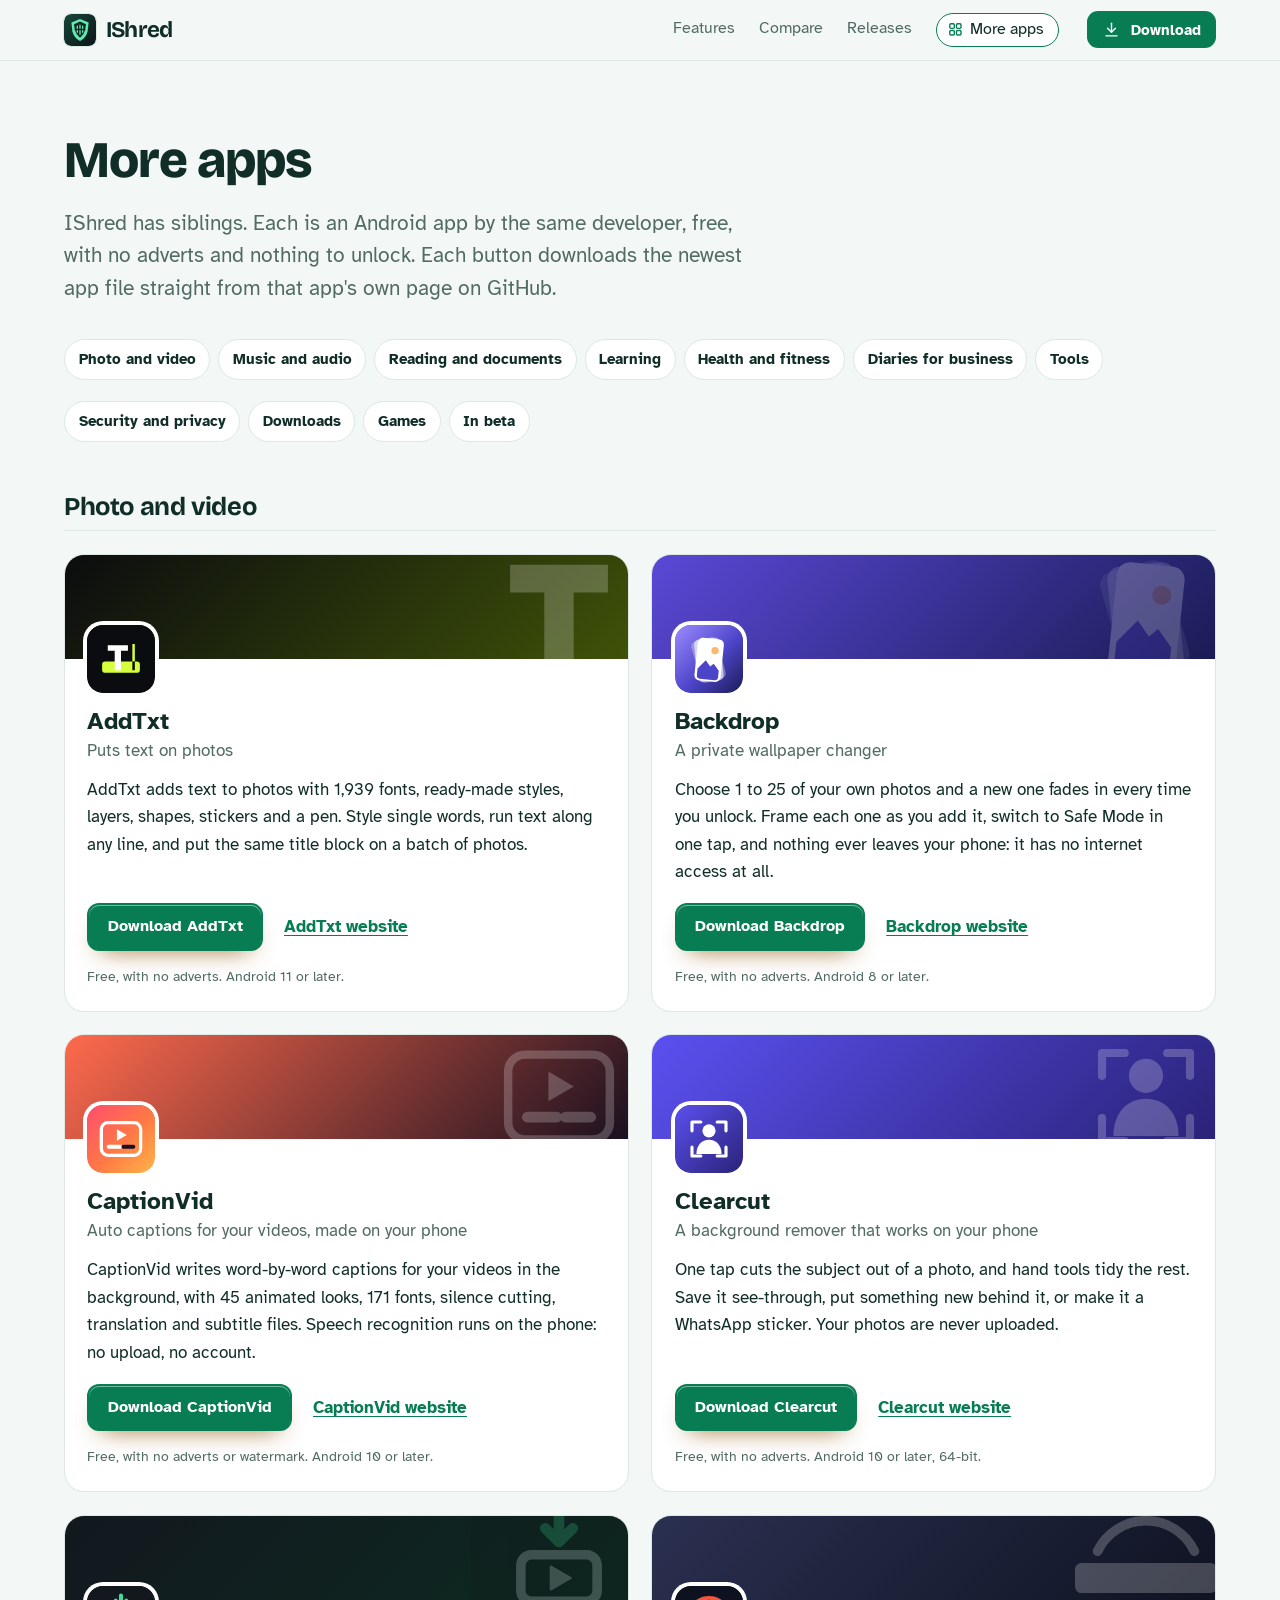
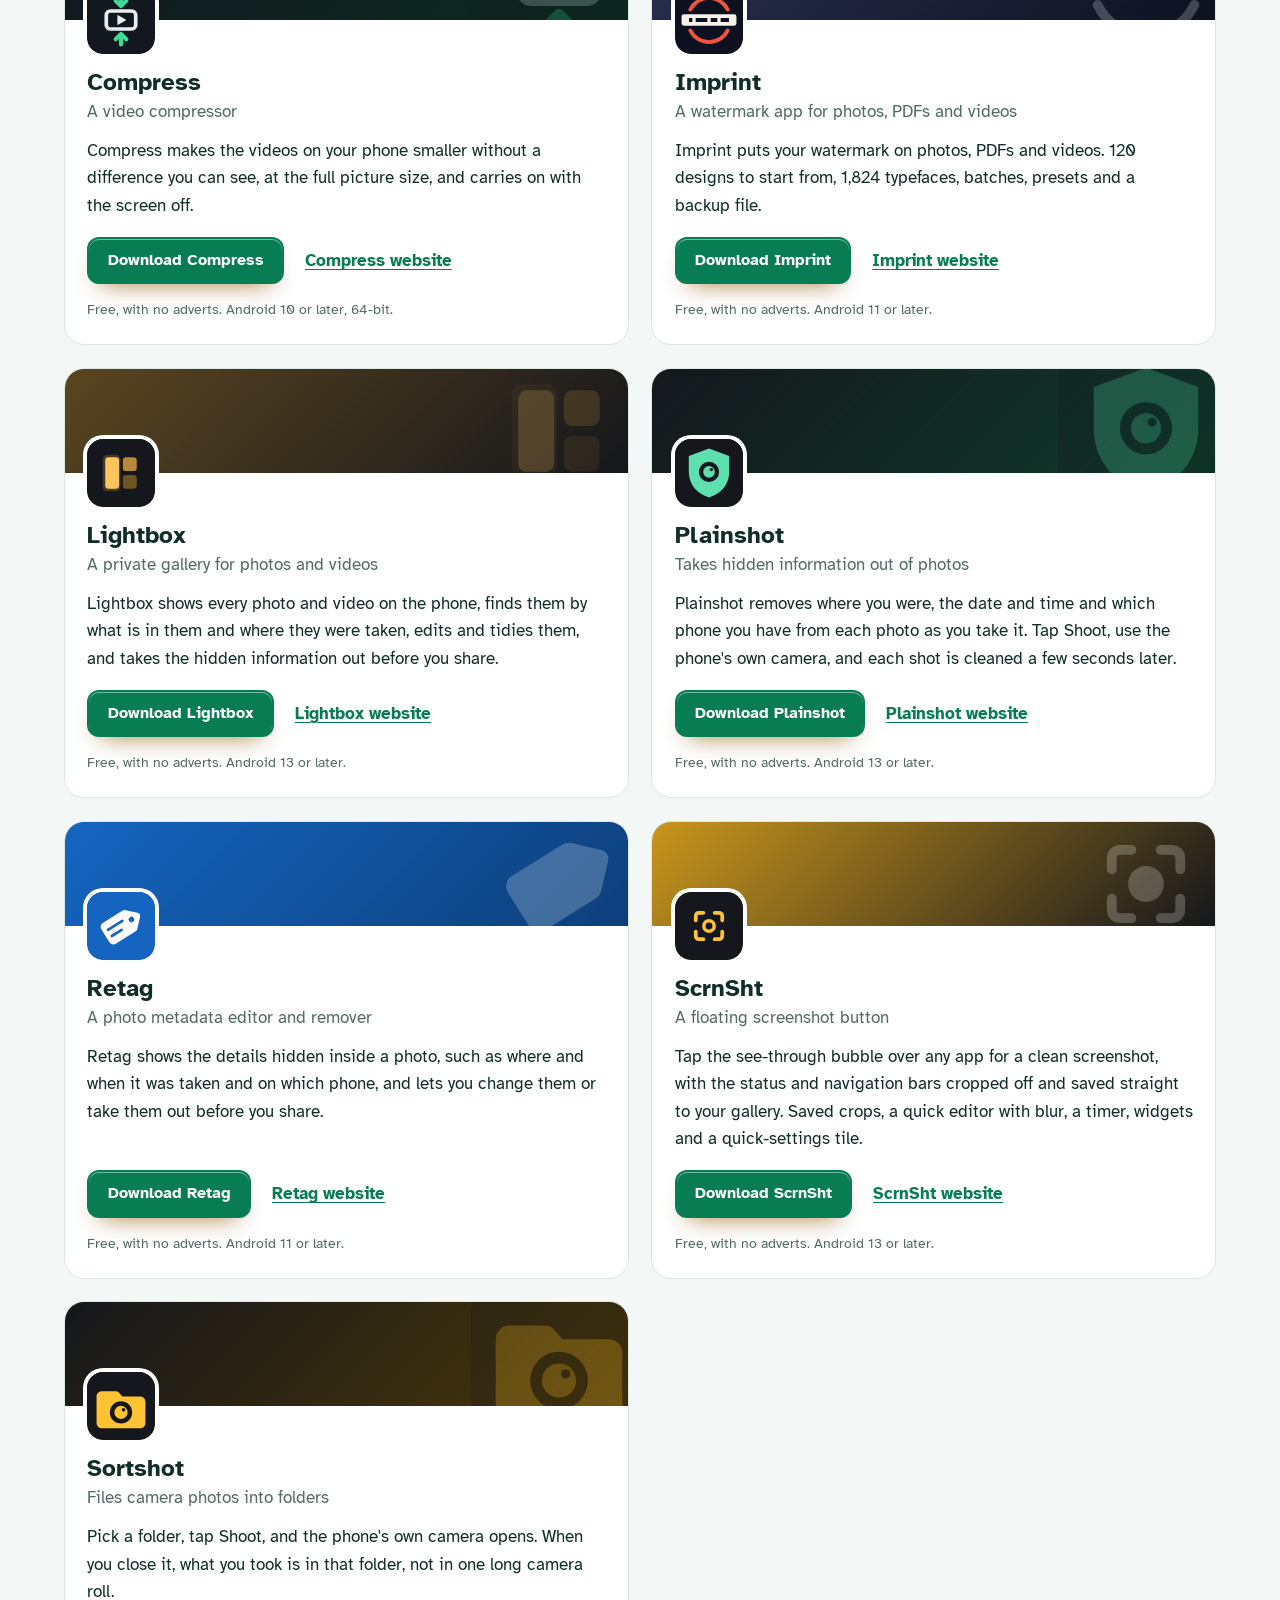
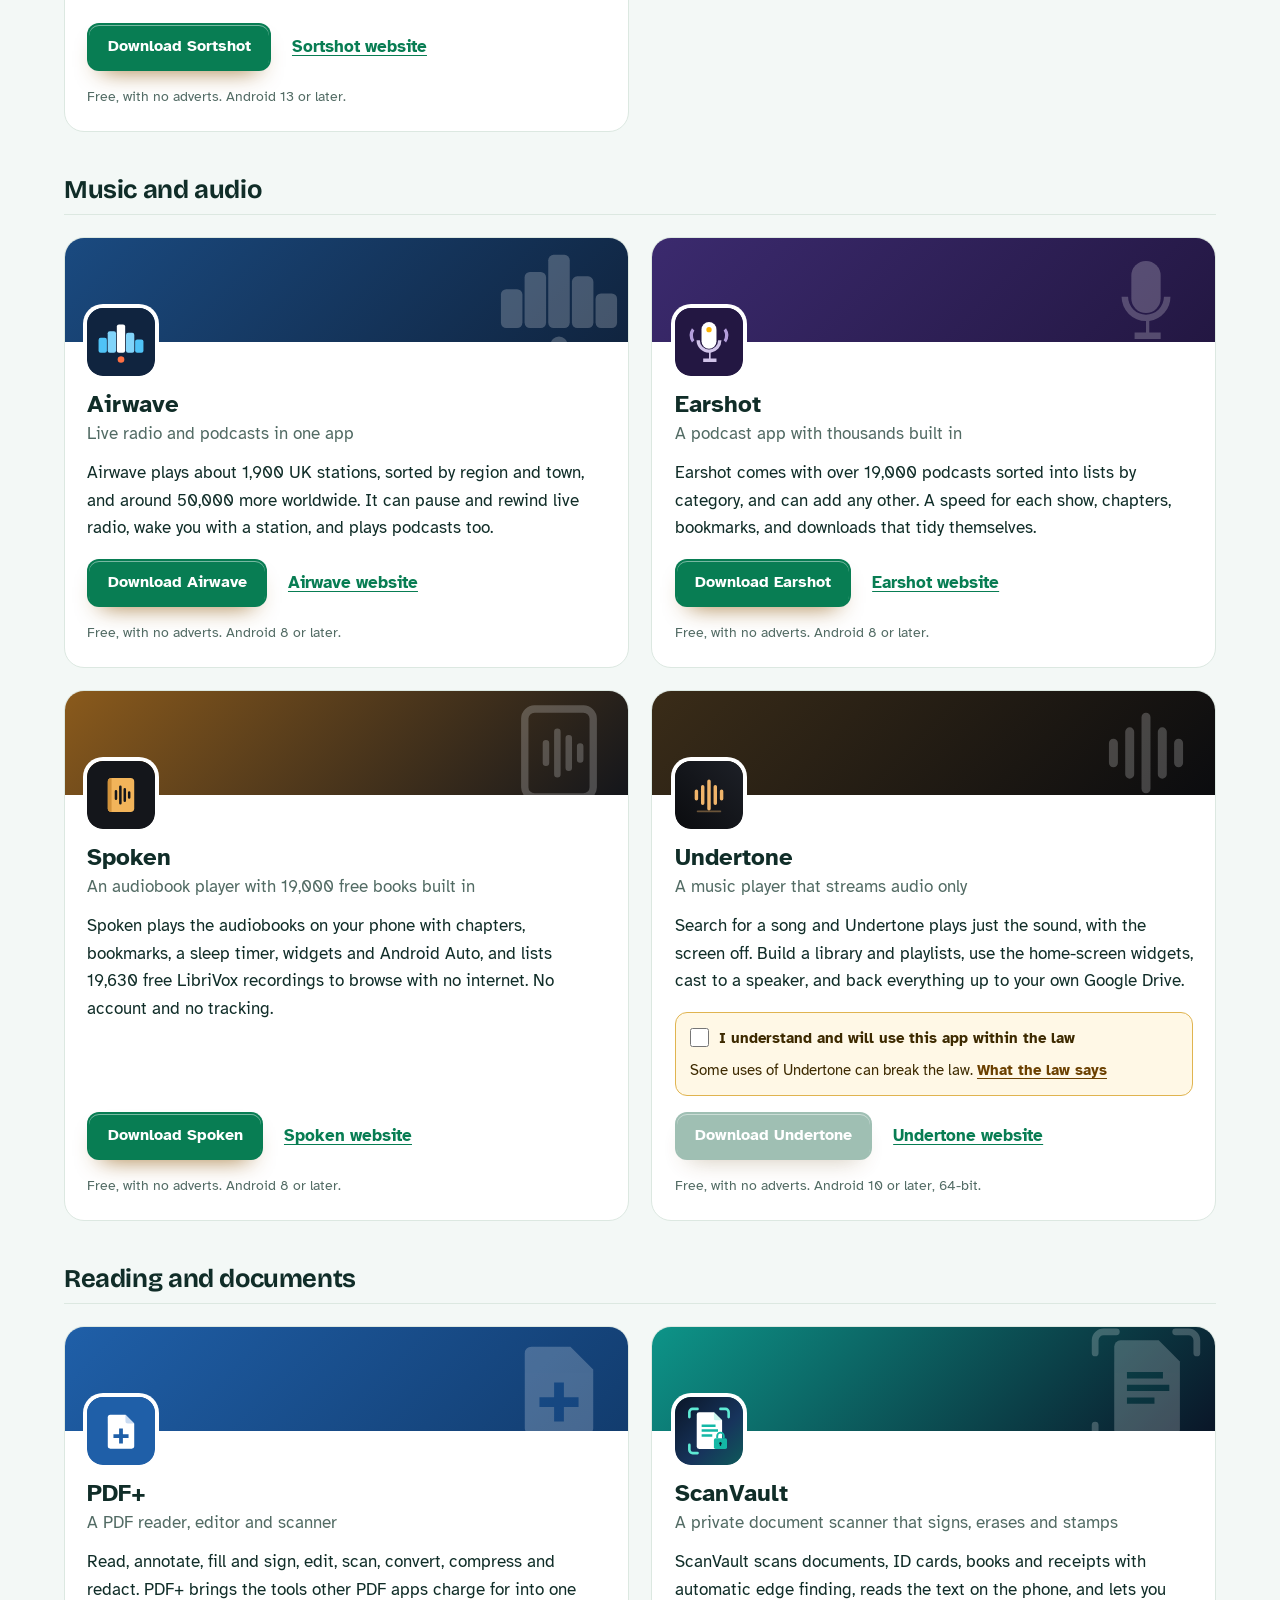
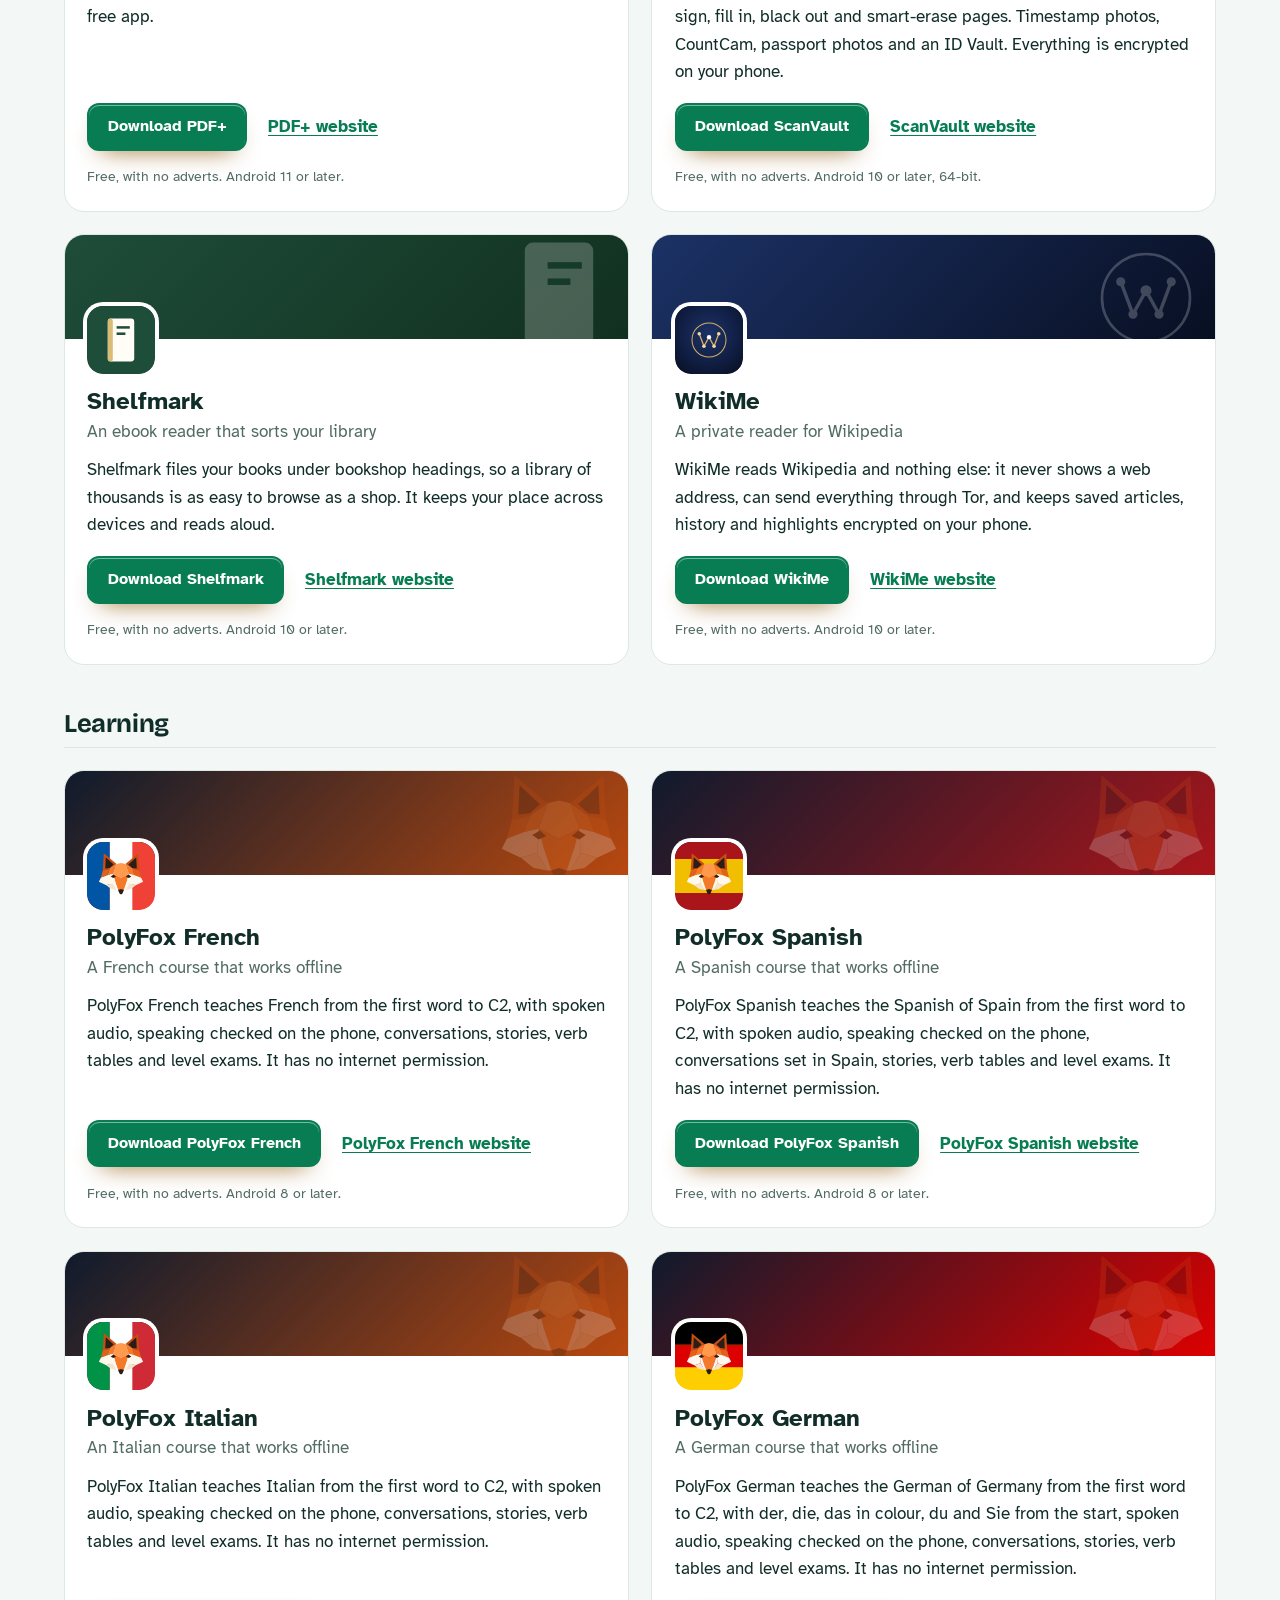
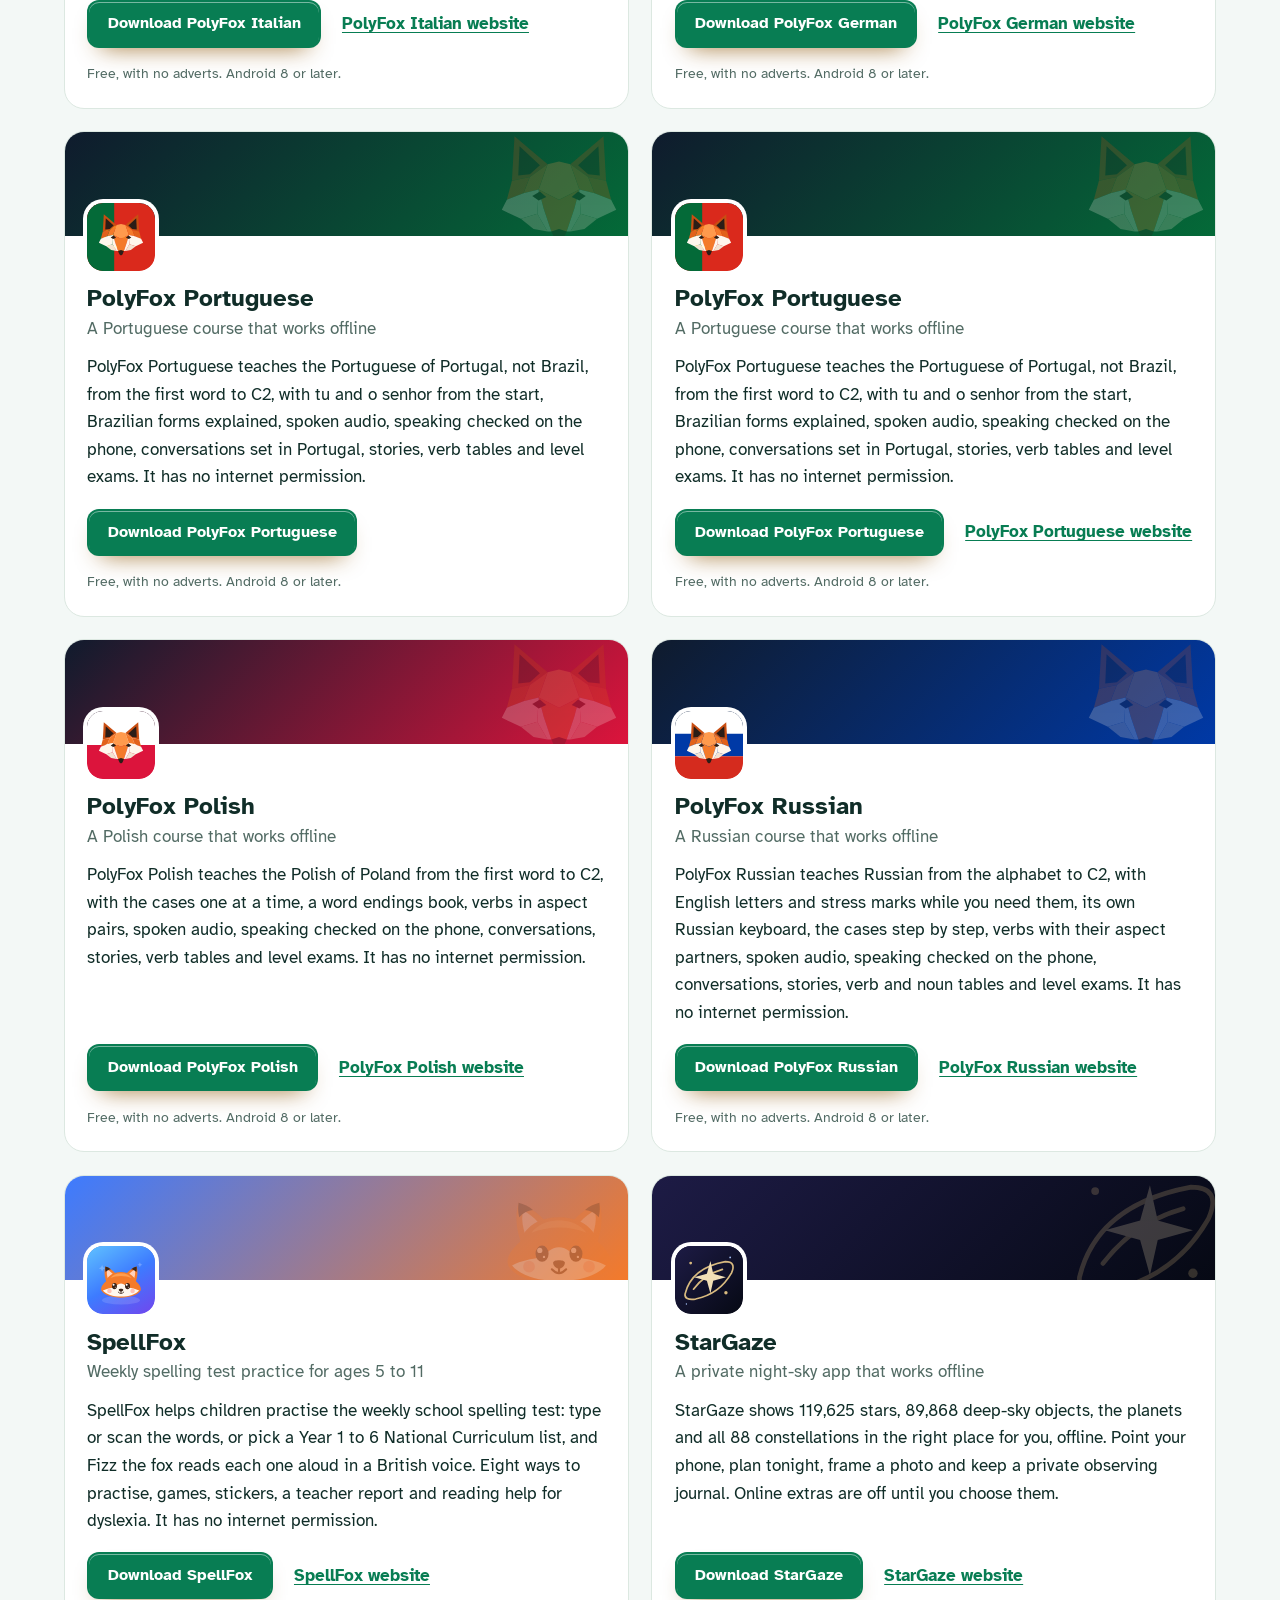
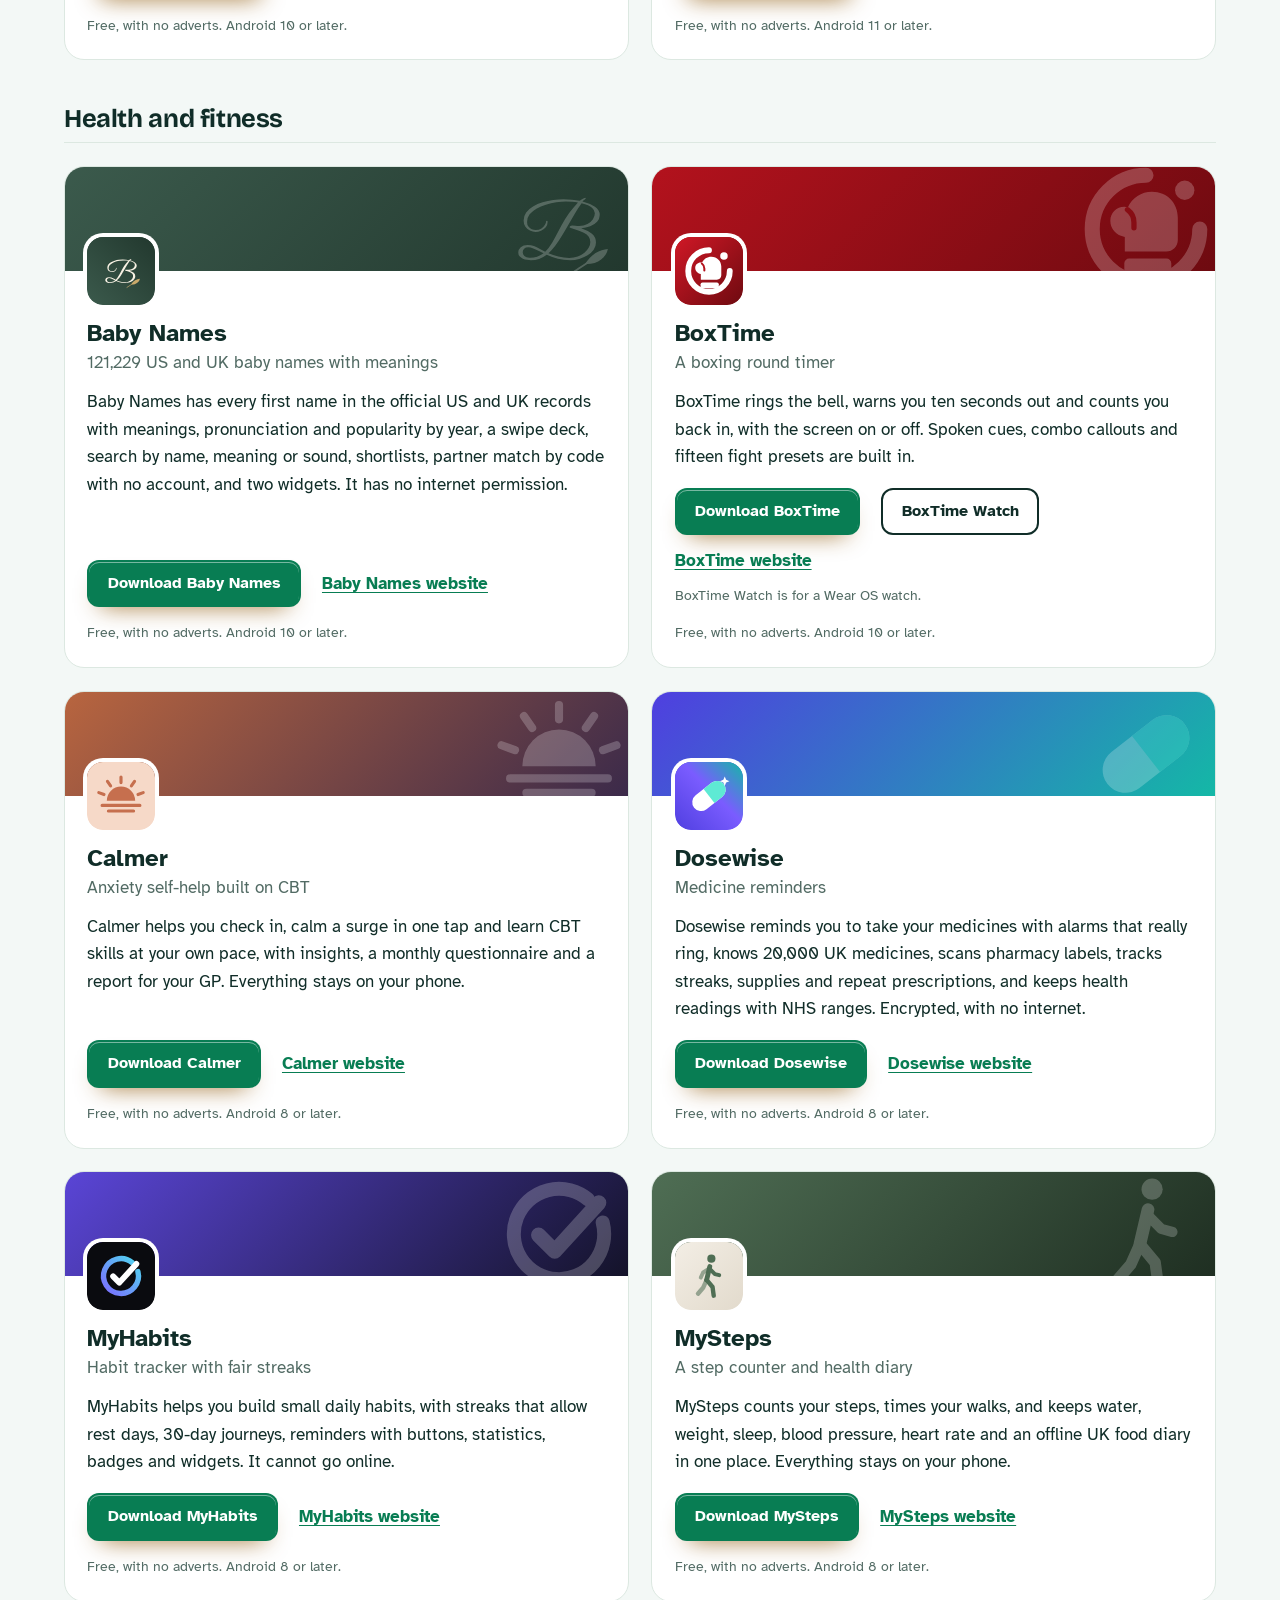
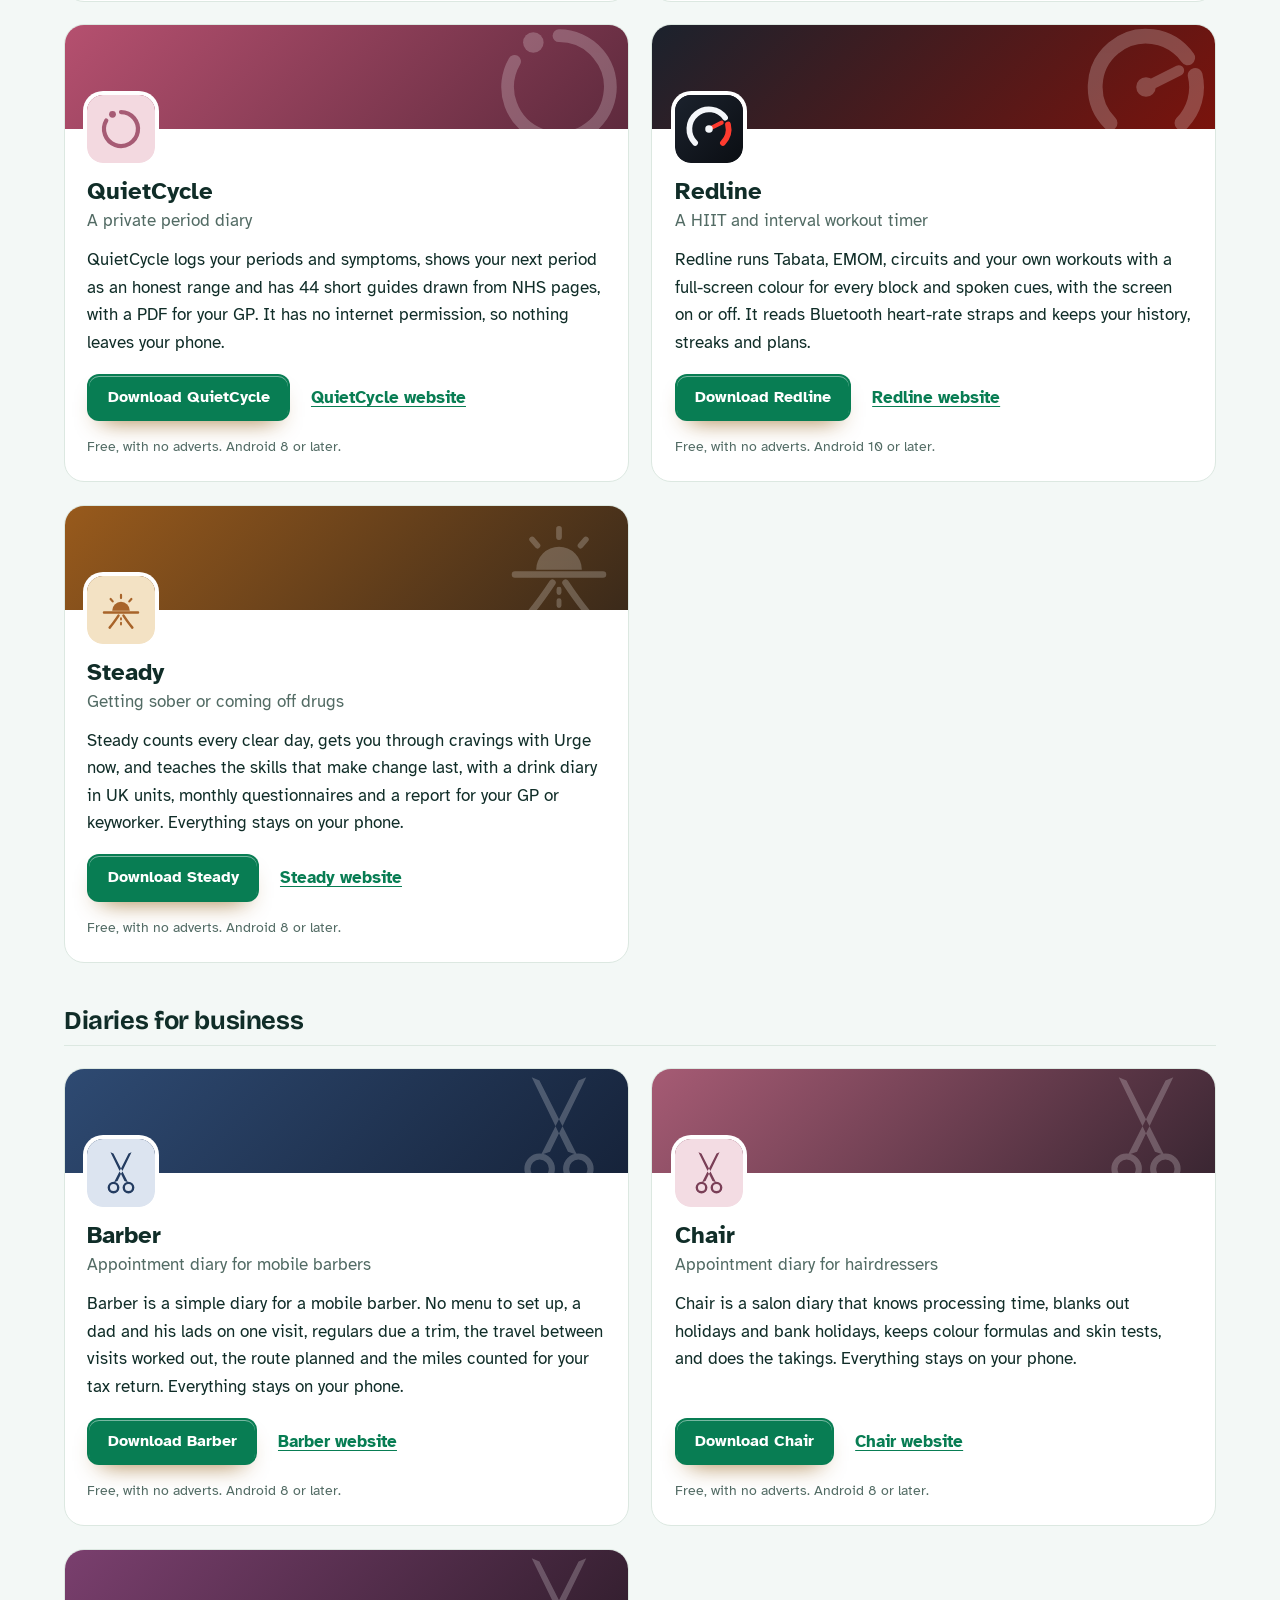
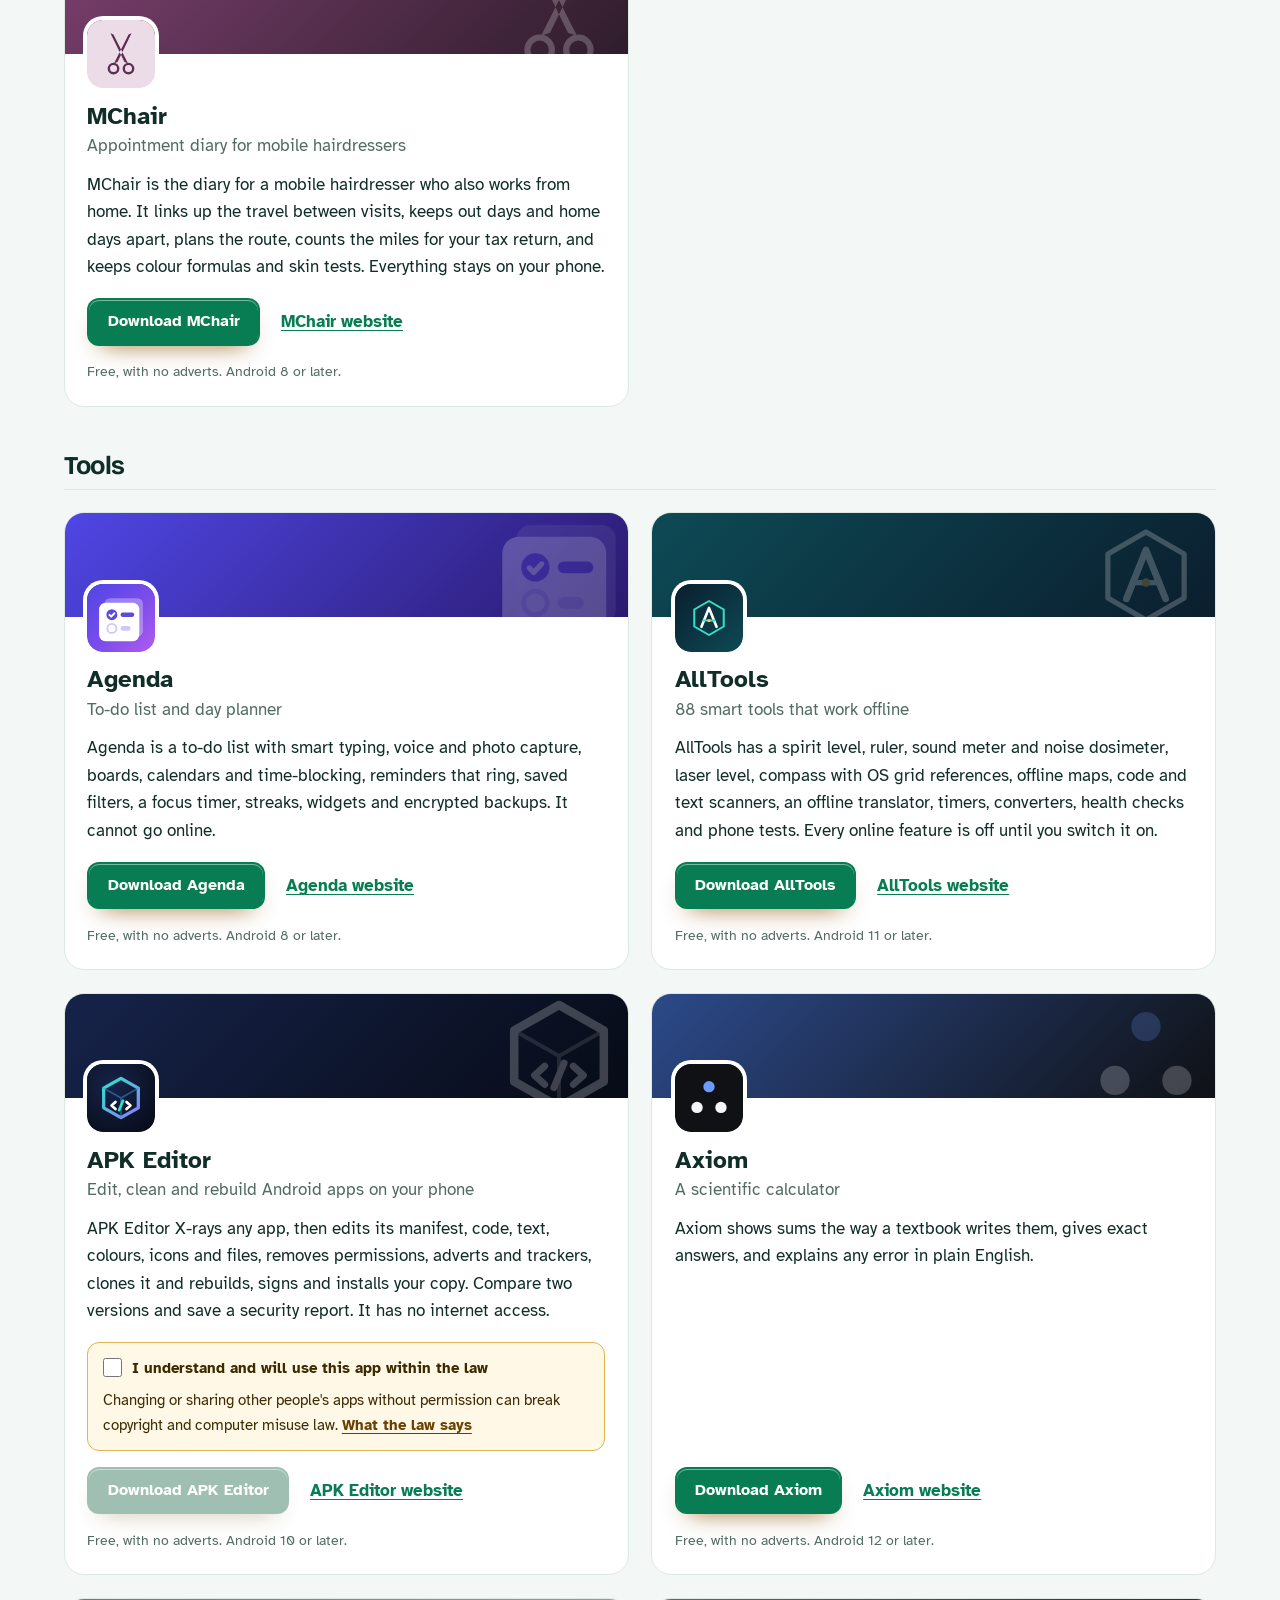
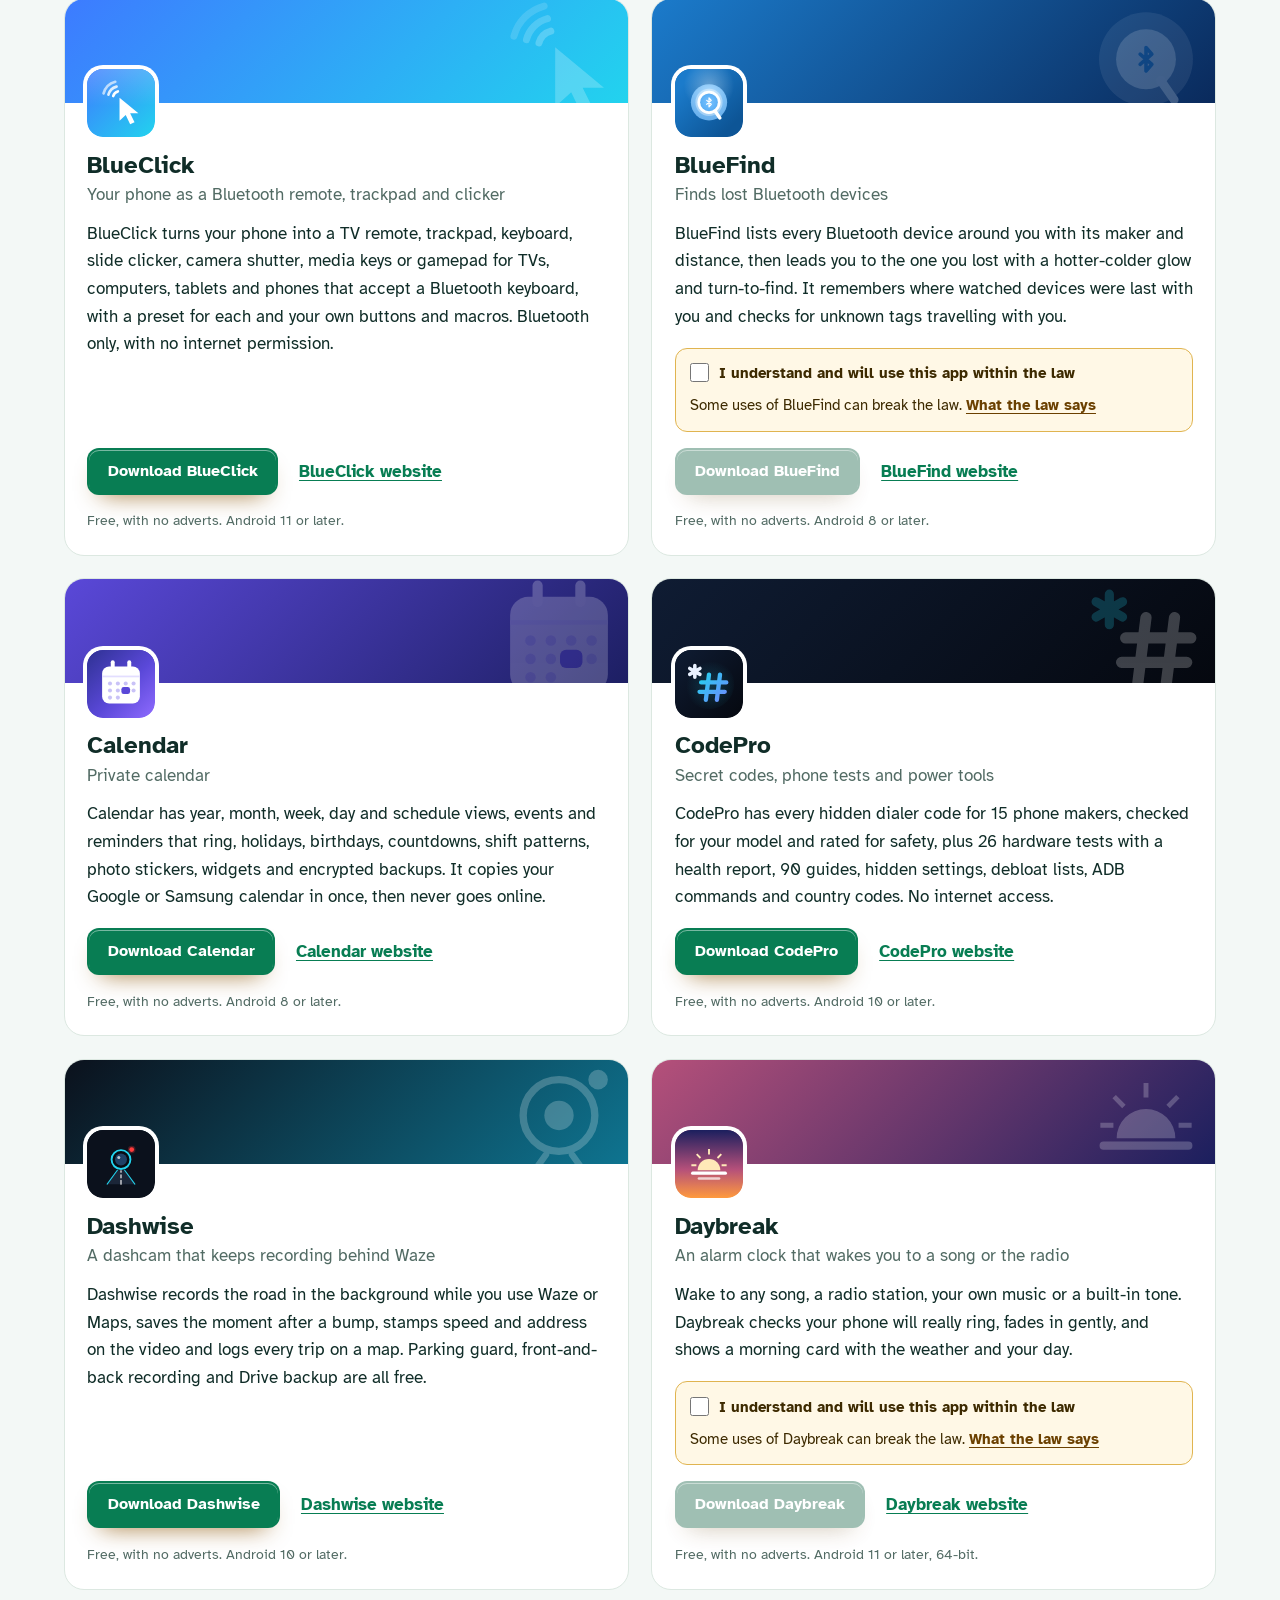
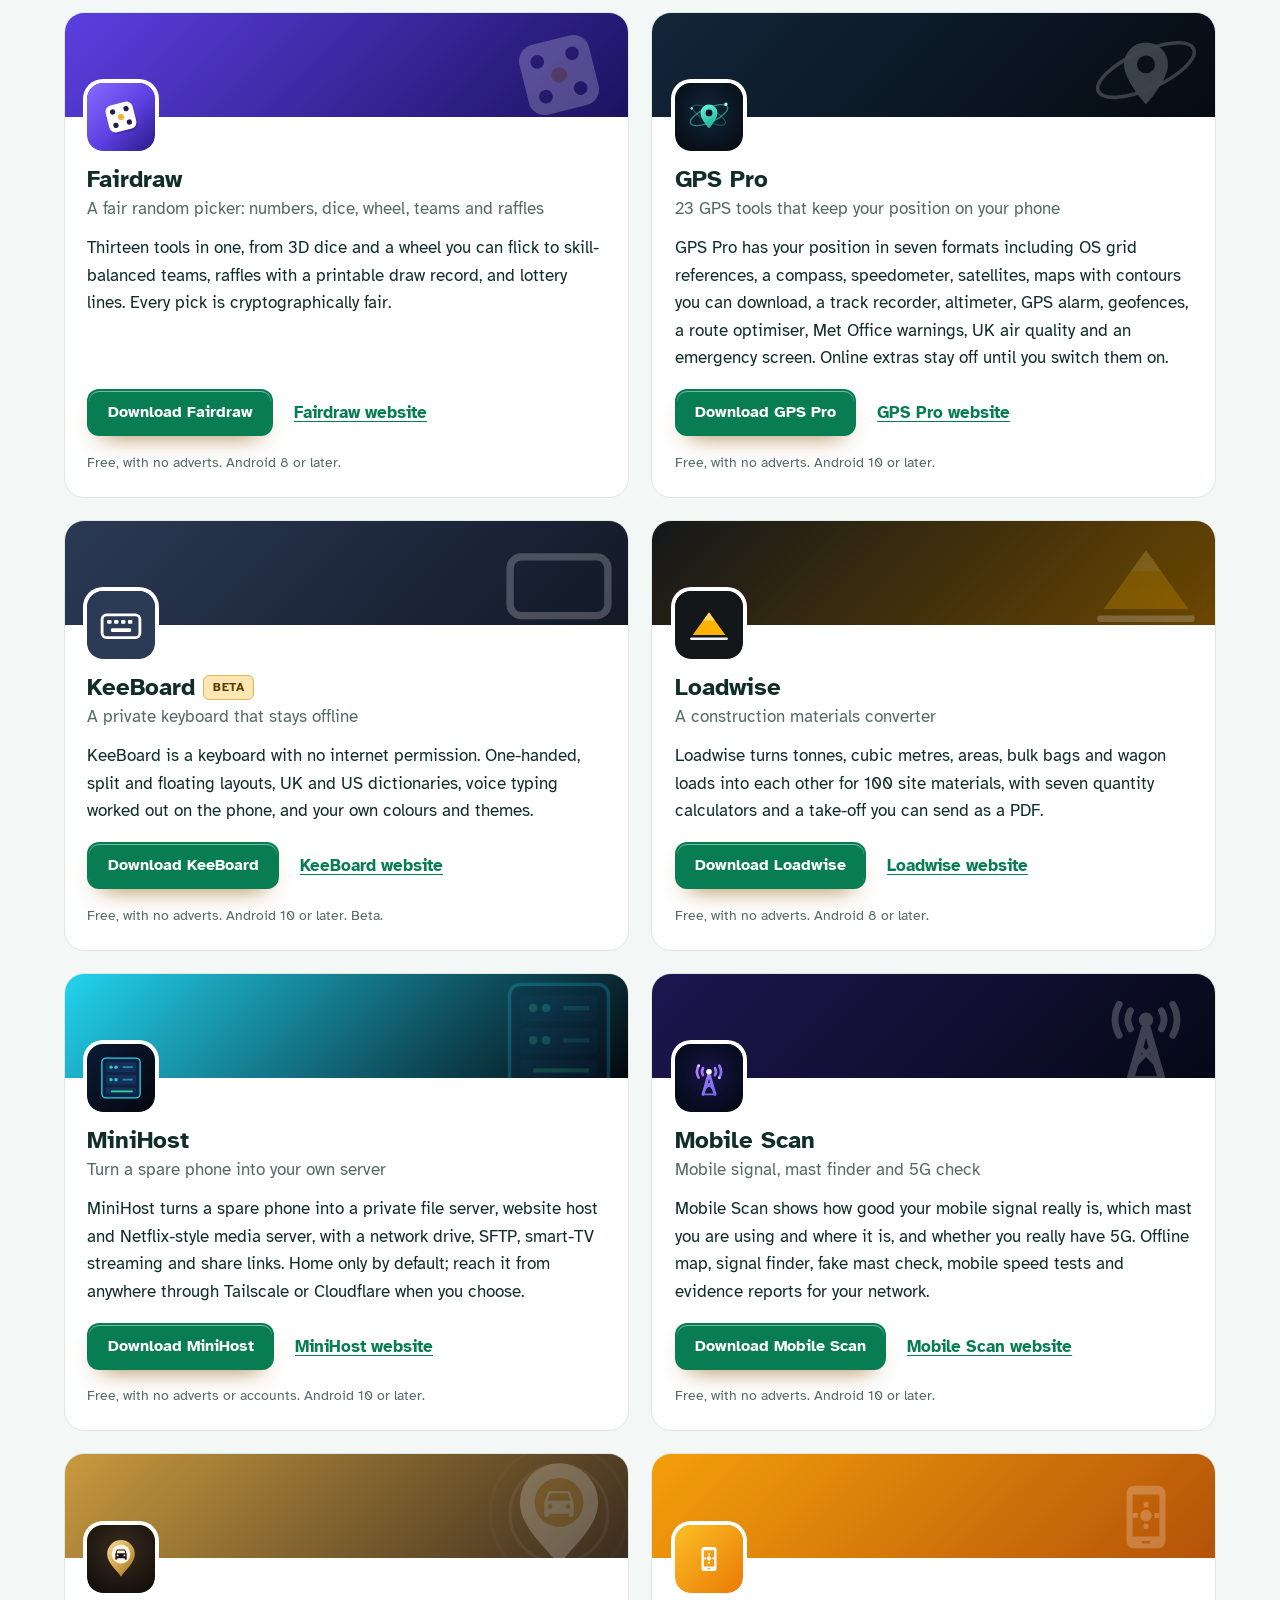
==== commit 6b97cc0d: "More apps: add SpellFox" ====
--- a/more-apps.html
+++ b/more-apps.html
@@ -4,7 +4,7 @@
 <meta charset="utf-8">
 <meta name="viewport" content="width=device-width, initial-scale=1">
 <title>More free Android apps from the maker of IShred</title>
-<meta name="description" content="All 98 free Android apps from the maker of IShred, in one list by category, each with its download and a link to its website.">
+<meta name="description" content="All 99 free Android apps from the maker of IShred, in one list by category, each with its download and a link to its website.">
 <meta name="author" content="Jonathan Jackson">
 <link rel="canonical" href="https://customgpter.github.io/ishred/more-apps.html">
 <meta name="theme-color" content="#f3f8f6" media="(prefers-color-scheme: light)">
@@ -12,7 +12,7 @@
 <meta property="og:type" content="website">
 <meta property="og:site_name" content="IShred">
 <meta property="og:title" content="More free Android apps from the maker of IShred">
-<meta property="og:description" content="All 98 free Android apps from the maker of IShred, in one list by category, each with its download and a link to its website.">
+<meta property="og:description" content="All 99 free Android apps from the maker of IShred, in one list by category, each with its download and a link to its website.">
 <meta property="og:url" content="https://customgpter.github.io/ishred/more-apps.html">
 <meta property="og:image" content="https://customgpter.github.io/ishred/assets/og.png">
 <meta property="og:image:width" content="1200">
@@ -26,7 +26,7 @@
 <link rel="preload" href="./assets/fonts/atkinson-hyperlegible-latin-400-normal.woff2" as="font" type="font/woff2" crossorigin>
 <link rel="stylesheet" href="./assets/site.css?v=1">
 <link rel="stylesheet" href="./assets/house.css?v=1">
-<script type="application/ld+json">{"@context":"https://schema.org","@type":"ItemList","name":"Apps from the maker of IShred","url":"https://customgpter.github.io/ishred/more-apps.html","itemListElement":[{"@type":"ListItem","position":1,"name":"AddTxt","url":"https://customgpter.github.io/addtxt/"},{"@type":"ListItem","position":2,"name":"Backdrop","url":"https://customgpter.github.io/backdrop/"},{"@type":"ListItem","position":3,"name":"CaptionVid","url":"https://customgpter.github.io/captionvid/"},{"@type":"ListItem","position":4,"name":"Clearcut","url":"https://customgpter.github.io/clearcut/"},{"@type":"ListItem","position":5,"name":"Compress","url":"https://customgpter.github.io/compress/"},{"@type":"ListItem","position":6,"name":"Imprint","url":"https://customgpter.github.io/imprint/"},{"@type":"ListItem","position":7,"name":"Lightbox","url":"https://customgpter.github.io/lightbox/"},{"@type":"ListItem","position":8,"name":"Plainshot","url":"https://customgpter.github.io/plainshot/"},{"@type":"ListItem","position":9,"name":"Retag","url":"https://customgpter.github.io/retag/"},{"@type":"ListItem","position":10,"name":"ScrnSht","url":"https://customgpter.github.io/scrnsht/"},{"@type":"ListItem","position":11,"name":"Sortshot","url":"https://customgpter.github.io/sortshot/"},{"@type":"ListItem","position":12,"name":"Airwave","url":"https://customgpter.github.io/airwave/"},{"@type":"ListItem","position":13,"name":"Earshot","url":"https://customgpter.github.io/earshot/"},{"@type":"ListItem","position":14,"name":"Spoken","url":"https://customgpter.github.io/spoken/"},{"@type":"ListItem","position":15,"name":"Undertone","url":"https://customgpter.github.io/undertone/"},{"@type":"ListItem","position":16,"name":"PDF+","url":"https://customgpter.github.io/pdfplus/"},{"@type":"ListItem","position":17,"name":"ScanVault","url":"https://customgpter.github.io/scanvault/"},{"@type":"ListItem","position":18,"name":"Shelfmark","url":"https://customgpter.github.io/shelfmark/"},{"@type":"ListItem","position":19,"name":"WikiMe","url":"https://customgpter.github.io/wikime/"},{"@type":"ListItem","position":20,"name":"PolyFox French","url":"https://customgpter.github.io/polyfox/"},{"@type":"ListItem","position":21,"name":"PolyFox German","url":"https://customgpter.github.io/polyfox-german/"},{"@type":"ListItem","position":22,"name":"PolyFox Portuguese","url":"https://customgpter.github.io/polyfox-portuguese/"},{"@type":"ListItem","position":23,"name":"PolyFox Polish","url":"https://customgpter.github.io/polyfox-polish/"},{"@type":"ListItem","position":24,"name":"PolyFox Russian","url":"https://customgpter.github.io/polyfox-russian/"},{"@type":"ListItem","position":25,"name":"StarGaze","url":"https://customgpter.github.io/stargaze/"},{"@type":"ListItem","position":26,"name":"Baby Names","url":"https://customgpter.github.io/babynames/"},{"@type":"ListItem","position":27,"name":"BoxTime","url":"https://customgpter.github.io/boxtime/"},{"@type":"ListItem","position":28,"name":"Calmer","url":"https://customgpter.github.io/calmer/"},{"@type":"ListItem","position":29,"name":"Dosewise","url":"https://customgpter.github.io/dosewise/"},{"@type":"ListItem","position":30,"name":"MyHabits","url":"https://customgpter.github.io/myhabits/"},{"@type":"ListItem","position":31,"name":"MySteps","url":"https://customgpter.github.io/mysteps/"},{"@type":"ListItem","position":32,"name":"QuietCycle","url":"https://customgpter.github.io/quietcycle/"},{"@type":"ListItem","position":33,"name":"Redline","url":"https://customgpter.github.io/redline/"},{"@type":"ListItem","position":34,"name":"Steady","url":"https://customgpter.github.io/steady/"},{"@type":"ListItem","position":35,"name":"Barber","url":"https://customgpter.github.io/barber/"},{"@type":"ListItem","position":36,"name":"Chair","url":"https://customgpter.github.io/chair/"},{"@type":"ListItem","position":37,"name":"MChair","url":"https://customgpter.github.io/mchair/"},{"@type":"ListItem","position":38,"name":"Agenda","url":"https://customgpter.github.io/agenda/"},{"@type":"ListItem","position":39,"name":"AllTools","url":"https://customgpter.github.io/alltools/"},{"@type":"ListItem","position":40,"name":"APK Editor","url":"https://customgpter.github.io/apkeditor/"},{"@type":"ListItem","position":41,"name":"Axiom","url":"https://customgpter.github.io/axiom/"},{"@type":"ListItem","position":42,"name":"BlueClick","url":"https://customgpter.github.io/blueclick/"},{"@type":"ListItem","position":43,"name":"BlueFind","url":"https://customgpter.github.io/bluefind/"},{"@type":"ListItem","position":44,"name":"Calendar","url":"https://customgpter.github.io/calendar/"},{"@type":"ListItem","position":45,"name":"CodePro","url":"https://customgpter.github.io/codepro/"},{"@type":"ListItem","position":46,"name":"Dashwise","url":"https://customgpter.github.io/dashwise/"},{"@type":"ListItem","position":47,"name":"Daybreak","url":"https://customgpter.github.io/daybreak/"},{"@type":"ListItem","position":48,"name":"Fairdraw","url":"https://customgpter.github.io/fairdraw/"},{"@type":"ListItem","position":49,"name":"GPS Pro","url":"https://customgpter.github.io/gpspro/"},{"@type":"ListItem","position":50,"name":"KeeBoard","url":"https://customgpter.github.io/keeboard/"},{"@type":"ListItem","position":51,"name":"Loadwise","url":"https://customgpter.github.io/loadwise/"},{"@type":"ListItem","position":52,"name":"MiniHost","url":"https://customgpter.github.io/minihost/"},{"@type":"ListItem","position":53,"name":"Mobile Scan","url":"https://customgpter.github.io/mobilescan/"},{"@type":"ListItem","position":54,"name":"Parkwise","url":"https://customgpter.github.io/parkwise/"},{"@type":"ListItem","position":55,"name":"Pocketmind","url":"https://customgpter.github.io/pocketmind/"},{"@type":"ListItem","position":56,"name":"Refine","url":"https://customgpter.github.io/refine/"},{"@type":"ListItem","position":57,"name":"Shiftwise","url":"https://customgpter.github.io/shiftwise/"},{"@type":"ListItem","position":58,"name":"SimpleCalc","url":"https://customgpter.github.io/simplecalc/"},{"@type":"ListItem","position":59,"name":"Skyline","url":"https://customgpter.github.io/skyline/"},{"@type":"ListItem","position":60,"name":"Slipway","url":"https://customgpter.github.io/slipway/"},{"@type":"ListItem","position":61,"name":"Tagger","url":"https://customgpter.github.io/tagger/"},{"@type":"ListItem","position":62,"name":"TotalClean","url":"https://customgpter.github.io/totalclean/"},{"@type":"ListItem","position":63,"name":"TVLink","url":"https://customgpter.github.io/tvlink/"},{"@type":"ListItem","position":64,"name":"Unbox","url":"https://customgpter.github.io/unbox/"},{"@type":"ListItem","position":65,"name":"WhatsKeep","url":"https://customgpter.github.io/whatskeep/"},{"@type":"ListItem","position":66,"name":"WiFi Scan","url":"https://customgpter.github.io/wifiscan/"},{"@type":"ListItem","position":67,"name":"Auditly","url":"https://customgpter.github.io/auditly/"},{"@type":"ListItem","position":68,"name":"Backchannel","url":"https://customgpter.github.io/backchannel/"},{"@type":"ListItem","position":69,"name":"ENotes","url":"https://customgpter.github.io/enotes/"},{"@type":"ListItem","position":70,"name":"FindMe","url":"https://customgpter.github.io/findme/"},{"@type":"ListItem","position":71,"name":"iLock","url":"https://customgpter.github.io/ilock/"},{"@type":"ListItem","position":72,"name":"ImSafe","url":"https://customgpter.github.io/imsafe/"},{"@type":"ListItem","position":73,"name":"IShred","url":"https://customgpter.github.io/ishred/"},{"@type":"ListItem","position":74,"name":"LockBox","url":"https://customgpter.github.io/lockbox/"},{"@type":"ListItem","position":75,"name":"PassVault","url":"https://customgpter.github.io/passvault/"},{"@type":"ListItem","position":76,"name":"SpyFind","url":"https://customgpter.github.io/spyfind/"},{"@type":"ListItem","position":77,"name":"TextWipe","url":"https://customgpter.github.io/textwipe/"},{"@type":"ListItem","position":78,"name":"Tracewire","url":"https://customgpter.github.io/tracewire/"},{"@type":"ListItem","position":79,"name":"Vigil","url":"https://customgpter.github.io/vigil/"},{"@type":"ListItem","position":80,"name":"Grab","url":"https://customgpter.github.io/grab/"},{"@type":"ListItem","position":81,"name":"Swarm","url":"https://customgpter.github.io/swarm/"},{"@type":"ListItem","position":82,"name":"Plane Games","url":"https://customgpter.github.io/plane-games/"},{"@type":"ListItem","position":83,"name":"Ninefold","url":"https://customgpter.github.io/ninefold/"},{"@type":"ListItem","position":84,"name":"Cubewise","url":"https://customgpter.github.io/cubewise/"},{"@type":"ListItem","position":85,"name":"Tilewise","url":"https://customgpter.github.io/tilewise/"},{"@type":"ListItem","position":86,"name":"Letterwise","url":"https://customgpter.github.io/letterwise/"},{"@type":"ListItem","position":87,"name":"Kingside","url":"https://customgpter.github.io/kingside/"},{"@type":"ListItem","position":88,"name":"Deckhand","url":"https://customgpter.github.io/deckhand/"},{"@type":"ListItem","position":89,"name":"SNESForge","url":"https://customgpter.github.io/snesforge/"},{"@type":"ListItem","position":90,"name":"Fame Boy","url":"https://customgpter.github.io/fameboy/"},{"@type":"ListItem","position":91,"name":"PSPPro","url":"https://customgpter.github.io/psppro/"},{"@type":"ListItem","position":92,"name":"MegaGen","url":"https://customgpter.github.io/megagen/"},{"@type":"ListItem","position":93,"name":"QVR","url":"https://customgpter.github.io/qvr/"},{"@type":"ListItem","position":94,"name":"QVR Watch","url":"https://customgpter.github.io/qvr-watch/"},{"@type":"ListItem","position":95,"name":"QVRLite","url":"https://customgpter.github.io/qvrlite/"},{"@type":"ListItem","position":96,"name":"Onionz","url":"https://customgpter.github.io/onionz/"},{"@type":"ListItem","position":97,"name":"OnionzWeb","url":"https://customgpter.github.io/onionzweb/"}]}</script>
+<script type="application/ld+json">{"@context":"https://schema.org","@type":"ItemList","name":"Apps from the maker of IShred","url":"https://customgpter.github.io/ishred/more-apps.html","itemListElement":[{"@type":"ListItem","position":1,"name":"AddTxt","url":"https://customgpter.github.io/addtxt/"},{"@type":"ListItem","position":2,"name":"Backdrop","url":"https://customgpter.github.io/backdrop/"},{"@type":"ListItem","position":3,"name":"CaptionVid","url":"https://customgpter.github.io/captionvid/"},{"@type":"ListItem","position":4,"name":"Clearcut","url":"https://customgpter.github.io/clearcut/"},{"@type":"ListItem","position":5,"name":"Compress","url":"https://customgpter.github.io/compress/"},{"@type":"ListItem","position":6,"name":"Imprint","url":"https://customgpter.github.io/imprint/"},{"@type":"ListItem","position":7,"name":"Lightbox","url":"https://customgpter.github.io/lightbox/"},{"@type":"ListItem","position":8,"name":"Plainshot","url":"https://customgpter.github.io/plainshot/"},{"@type":"ListItem","position":9,"name":"Retag","url":"https://customgpter.github.io/retag/"},{"@type":"ListItem","position":10,"name":"ScrnSht","url":"https://customgpter.github.io/scrnsht/"},{"@type":"ListItem","position":11,"name":"Sortshot","url":"https://customgpter.github.io/sortshot/"},{"@type":"ListItem","position":12,"name":"Airwave","url":"https://customgpter.github.io/airwave/"},{"@type":"ListItem","position":13,"name":"Earshot","url":"https://customgpter.github.io/earshot/"},{"@type":"ListItem","position":14,"name":"Spoken","url":"https://customgpter.github.io/spoken/"},{"@type":"ListItem","position":15,"name":"Undertone","url":"https://customgpter.github.io/undertone/"},{"@type":"ListItem","position":16,"name":"PDF+","url":"https://customgpter.github.io/pdfplus/"},{"@type":"ListItem","position":17,"name":"ScanVault","url":"https://customgpter.github.io/scanvault/"},{"@type":"ListItem","position":18,"name":"Shelfmark","url":"https://customgpter.github.io/shelfmark/"},{"@type":"ListItem","position":19,"name":"WikiMe","url":"https://customgpter.github.io/wikime/"},{"@type":"ListItem","position":20,"name":"PolyFox French","url":"https://customgpter.github.io/polyfox/"},{"@type":"ListItem","position":21,"name":"PolyFox German","url":"https://customgpter.github.io/polyfox-german/"},{"@type":"ListItem","position":22,"name":"PolyFox Portuguese","url":"https://customgpter.github.io/polyfox-portuguese/"},{"@type":"ListItem","position":23,"name":"PolyFox Polish","url":"https://customgpter.github.io/polyfox-polish/"},{"@type":"ListItem","position":24,"name":"PolyFox Russian","url":"https://customgpter.github.io/polyfox-russian/"},{"@type":"ListItem","position":25,"name":"SpellFox","url":"https://customgpter.github.io/spellfox/"},{"@type":"ListItem","position":26,"name":"StarGaze","url":"https://customgpter.github.io/stargaze/"},{"@type":"ListItem","position":27,"name":"Baby Names","url":"https://customgpter.github.io/babynames/"},{"@type":"ListItem","position":28,"name":"BoxTime","url":"https://customgpter.github.io/boxtime/"},{"@type":"ListItem","position":29,"name":"Calmer","url":"https://customgpter.github.io/calmer/"},{"@type":"ListItem","position":30,"name":"Dosewise","url":"https://customgpter.github.io/dosewise/"},{"@type":"ListItem","position":31,"name":"MyHabits","url":"https://customgpter.github.io/myhabits/"},{"@type":"ListItem","position":32,"name":"MySteps","url":"https://customgpter.github.io/mysteps/"},{"@type":"ListItem","position":33,"name":"QuietCycle","url":"https://customgpter.github.io/quietcycle/"},{"@type":"ListItem","position":34,"name":"Redline","url":"https://customgpter.github.io/redline/"},{"@type":"ListItem","position":35,"name":"Steady","url":"https://customgpter.github.io/steady/"},{"@type":"ListItem","position":36,"name":"Barber","url":"https://customgpter.github.io/barber/"},{"@type":"ListItem","position":37,"name":"Chair","url":"https://customgpter.github.io/chair/"},{"@type":"ListItem","position":38,"name":"MChair","url":"https://customgpter.github.io/mchair/"},{"@type":"ListItem","position":39,"name":"Agenda","url":"https://customgpter.github.io/agenda/"},{"@type":"ListItem","position":40,"name":"AllTools","url":"https://customgpter.github.io/alltools/"},{"@type":"ListItem","position":41,"name":"APK Editor","url":"https://customgpter.github.io/apkeditor/"},{"@type":"ListItem","position":42,"name":"Axiom","url":"https://customgpter.github.io/axiom/"},{"@type":"ListItem","position":43,"name":"BlueClick","url":"https://customgpter.github.io/blueclick/"},{"@type":"ListItem","position":44,"name":"BlueFind","url":"https://customgpter.github.io/bluefind/"},{"@type":"ListItem","position":45,"name":"Calendar","url":"https://customgpter.github.io/calendar/"},{"@type":"ListItem","position":46,"name":"CodePro","url":"https://customgpter.github.io/codepro/"},{"@type":"ListItem","position":47,"name":"Dashwise","url":"https://customgpter.github.io/dashwise/"},{"@type":"ListItem","position":48,"name":"Daybreak","url":"https://customgpter.github.io/daybreak/"},{"@type":"ListItem","position":49,"name":"Fairdraw","url":"https://customgpter.github.io/fairdraw/"},{"@type":"ListItem","position":50,"name":"GPS Pro","url":"https://customgpter.github.io/gpspro/"},{"@type":"ListItem","position":51,"name":"KeeBoard","url":"https://customgpter.github.io/keeboard/"},{"@type":"ListItem","position":52,"name":"Loadwise","url":"https://customgpter.github.io/loadwise/"},{"@type":"ListItem","position":53,"name":"MiniHost","url":"https://customgpter.github.io/minihost/"},{"@type":"ListItem","position":54,"name":"Mobile Scan","url":"https://customgpter.github.io/mobilescan/"},{"@type":"ListItem","position":55,"name":"Parkwise","url":"https://customgpter.github.io/parkwise/"},{"@type":"ListItem","position":56,"name":"Pocketmind","url":"https://customgpter.github.io/pocketmind/"},{"@type":"ListItem","position":57,"name":"Refine","url":"https://customgpter.github.io/refine/"},{"@type":"ListItem","position":58,"name":"Shiftwise","url":"https://customgpter.github.io/shiftwise/"},{"@type":"ListItem","position":59,"name":"SimpleCalc","url":"https://customgpter.github.io/simplecalc/"},{"@type":"ListItem","position":60,"name":"Skyline","url":"https://customgpter.github.io/skyline/"},{"@type":"ListItem","position":61,"name":"Slipway","url":"https://customgpter.github.io/slipway/"},{"@type":"ListItem","position":62,"name":"Tagger","url":"https://customgpter.github.io/tagger/"},{"@type":"ListItem","position":63,"name":"TotalClean","url":"https://customgpter.github.io/totalclean/"},{"@type":"ListItem","position":64,"name":"TVLink","url":"https://customgpter.github.io/tvlink/"},{"@type":"ListItem","position":65,"name":"Unbox","url":"https://customgpter.github.io/unbox/"},{"@type":"ListItem","position":66,"name":"WhatsKeep","url":"https://customgpter.github.io/whatskeep/"},{"@type":"ListItem","position":67,"name":"WiFi Scan","url":"https://customgpter.github.io/wifiscan/"},{"@type":"ListItem","position":68,"name":"Auditly","url":"https://customgpter.github.io/auditly/"},{"@type":"ListItem","position":69,"name":"Backchannel","url":"https://customgpter.github.io/backchannel/"},{"@type":"ListItem","position":70,"name":"ENotes","url":"https://customgpter.github.io/enotes/"},{"@type":"ListItem","position":71,"name":"FindMe","url":"https://customgpter.github.io/findme/"},{"@type":"ListItem","position":72,"name":"iLock","url":"https://customgpter.github.io/ilock/"},{"@type":"ListItem","position":73,"name":"ImSafe","url":"https://customgpter.github.io/imsafe/"},{"@type":"ListItem","position":74,"name":"IShred","url":"https://customgpter.github.io/ishred/"},{"@type":"ListItem","position":75,"name":"LockBox","url":"https://customgpter.github.io/lockbox/"},{"@type":"ListItem","position":76,"name":"PassVault","url":"https://customgpter.github.io/passvault/"},{"@type":"ListItem","position":77,"name":"SpyFind","url":"https://customgpter.github.io/spyfind/"},{"@type":"ListItem","position":78,"name":"TextWipe","url":"https://customgpter.github.io/textwipe/"},{"@type":"ListItem","position":79,"name":"Tracewire","url":"https://customgpter.github.io/tracewire/"},{"@type":"ListItem","position":80,"name":"Vigil","url":"https://customgpter.github.io/vigil/"},{"@type":"ListItem","position":81,"name":"Grab","url":"https://customgpter.github.io/grab/"},{"@type":"ListItem","position":82,"name":"Swarm","url":"https://customgpter.github.io/swarm/"},{"@type":"ListItem","position":83,"name":"Plane Games","url":"https://customgpter.github.io/plane-games/"},{"@type":"ListItem","position":84,"name":"Ninefold","url":"https://customgpter.github.io/ninefold/"},{"@type":"ListItem","position":85,"name":"Cubewise","url":"https://customgpter.github.io/cubewise/"},{"@type":"ListItem","position":86,"name":"Tilewise","url":"https://customgpter.github.io/tilewise/"},{"@type":"ListItem","position":87,"name":"Letterwise","url":"https://customgpter.github.io/letterwise/"},{"@type":"ListItem","position":88,"name":"Kingside","url":"https://customgpter.github.io/kingside/"},{"@type":"ListItem","position":89,"name":"Deckhand","url":"https://customgpter.github.io/deckhand/"},{"@type":"ListItem","position":90,"name":"SNESForge","url":"https://customgpter.github.io/snesforge/"},{"@type":"ListItem","position":91,"name":"Fame Boy","url":"https://customgpter.github.io/fameboy/"},{"@type":"ListItem","position":92,"name":"PSPPro","url":"https://customgpter.github.io/psppro/"},{"@type":"ListItem","position":93,"name":"MegaGen","url":"https://customgpter.github.io/megagen/"},{"@type":"ListItem","position":94,"name":"QVR","url":"https://customgpter.github.io/qvr/"},{"@type":"ListItem","position":95,"name":"QVR Watch","url":"https://customgpter.github.io/qvr-watch/"},{"@type":"ListItem","position":96,"name":"QVRLite","url":"https://customgpter.github.io/qvrlite/"},{"@type":"ListItem","position":97,"name":"Onionz","url":"https://customgpter.github.io/onionz/"},{"@type":"ListItem","position":98,"name":"OnionzWeb","url":"https://customgpter.github.io/onionzweb/"}]}</script>
 <link rel="stylesheet" href="./assets/apps-list.css?v=1">
 <script src="./assets/apps-list.js?v=1" defer></script>
 </head>
@@ -70,7 +70,7 @@
 <div class="mapps-group" role="group" aria-labelledby="apps-learning"><h2 class="mapps-cat" id="apps-learning">Learning</h2>
 <ul class="mapps"><li class="mapp" style="--b:#0f1b2d;--b2:#b8480f"><div class="mapp-cover" aria-hidden="true"><svg viewBox="0 0 108 108"><polygon fill="#C94E12" points="26.7,17.9 47.0,35.1 36.1,42.9 25.1,45.2"/><polygon fill="#C94E12" points="82.9,45.2 71.9,42.9 61.0,35.1 81.3,17.9"/><polygon fill="#2B1D17" points="29.8,24.1 42.3,35.8 36.1,41.3 29.0,42.1"/><polygon fill="#2B1D17" points="79.0,42.1 71.9,41.3 65.7,35.8 78.2,24.1"/><polygon fill="#FF9A4D" points="54.0,33.5 47.0,35.1 41.5,50.7 54.0,56.9"/><polygon fill="#FF9A4D" points="54.0,56.9 66.5,50.7 61.0,35.1 54.0,33.5"/><polygon fill="#F47A2A" points="47.0,35.1 36.1,42.9 32.2,53.0 41.5,50.7"/><polygon fill="#F47A2A" points="66.5,50.7 75.8,53.0 71.9,42.9 61.0,35.1"/><polygon fill="#E2611A" points="36.1,42.9 25.1,45.2 22.0,56.9 32.2,53.0"/><polygon fill="#E2611A" points="75.8,53.0 86.0,56.9 82.9,45.2 71.9,42.9"/><polygon fill="#FFF6EC" points="32.2,53.0 22.0,56.9 18.9,63.1 30.6,68.6 40.7,65.5 41.5,50.7"/><polygon fill="#FFF6EC" points="66.5,50.7 67.3,65.5 77.4,68.6 89.1,63.1 86.0,56.9 75.8,53.0"/><polygon fill="#F3E3D2" points="30.6,68.6 40.7,65.5 47.0,76.4 38.4,74.8"/><polygon fill="#F3E3D2" points="69.6,74.8 61.0,76.4 67.3,65.5 77.4,68.6"/><polygon fill="#F47A2A" points="41.5,50.7 54.0,56.9 54.0,78.0 49.3,76.4 44.6,62.4"/><polygon fill="#F47A2A" points="63.4,62.4 58.7,76.4 54.0,78.0 54.0,56.9 66.5,50.7"/><polygon fill="#FFF6EC" points="41.5,50.7 44.6,62.4 49.3,76.4 47.0,76.4 40.7,65.5"/><polygon fill="#FFF6EC" points="67.3,65.5 61.0,76.4 58.7,76.4 63.4,62.4 66.5,50.7"/><polygon fill="#2B1D17" points="49.3,76.4 54.0,74.8 58.7,76.4 56.3,81.9 54.0,83.4 51.7,81.9"/><polygon fill="#2B1D17" points="37.6,54.6 42.3,51.8 46.2,55.3 41.5,57.3"/><polygon fill="#2B1D17" points="66.5,57.3 61.8,55.3 65.7,51.8 70.4,54.6"/></svg></div><div class="mapp-body"><svg class="mapp-icon" viewBox="0 0 108 108" aria-hidden="true"><rect width="108" height="108" rx="24" fill="#EF4135"/><path fill="#FFFFFF" d="M36 0H72V108H36Z"/><path fill="#0055A4" d="M24 0H36V108H24A24 24 0 0 1 0 84V24A24 24 0 0 1 24 0Z"/><polygon fill="#C94E12" points="26.7,17.9 47.0,35.1 36.1,42.9 25.1,45.2"/><polygon fill="#C94E12" points="82.9,45.2 71.9,42.9 61.0,35.1 81.3,17.9"/><polygon fill="#2B1D17" points="29.8,24.1 42.3,35.8 36.1,41.3 29.0,42.1"/><polygon fill="#2B1D17" points="79.0,42.1 71.9,41.3 65.7,35.8 78.2,24.1"/><polygon fill="#FF9A4D" points="54.0,33.5 47.0,35.1 41.5,50.7 54.0,56.9"/><polygon fill="#FF9A4D" points="54.0,56.9 66.5,50.7 61.0,35.1 54.0,33.5"/><polygon fill="#F47A2A" points="47.0,35.1 36.1,42.9 32.2,53.0 41.5,50.7"/><polygon fill="#F47A2A" points="66.5,50.7 75.8,53.0 71.9,42.9 61.0,35.1"/><polygon fill="#E2611A" points="36.1,42.9 25.1,45.2 22.0,56.9 32.2,53.0"/><polygon fill="#E2611A" points="75.8,53.0 86.0,56.9 82.9,45.2 71.9,42.9"/><polygon fill="#FFF6EC" points="32.2,53.0 22.0,56.9 18.9,63.1 30.6,68.6 40.7,65.5 41.5,50.7"/><polygon fill="#FFF6EC" points="66.5,50.7 67.3,65.5 77.4,68.6 89.1,63.1 86.0,56.9 75.8,53.0"/><polygon fill="#F3E3D2" points="30.6,68.6 40.7,65.5 47.0,76.4 38.4,74.8"/><polygon fill="#F3E3D2" points="69.6,74.8 61.0,76.4 67.3,65.5 77.4,68.6"/><polygon fill="#F47A2A" points="41.5,50.7 54.0,56.9 54.0,78.0 49.3,76.4 44.6,62.4"/><polygon fill="#F47A2A" points="63.4,62.4 58.7,76.4 54.0,78.0 54.0,56.9 66.5,50.7"/><polygon fill="#FFF6EC" points="41.5,50.7 44.6,62.4 49.3,76.4 47.0,76.4 40.7,65.5"/><polygon fill="#FFF6EC" points="67.3,65.5 61.0,76.4 58.7,76.4 63.4,62.4 66.5,50.7"/><polygon fill="#2B1D17" points="49.3,76.4 54.0,74.8 58.7,76.4 56.3,81.9 54.0,83.4 51.7,81.9"/><polygon fill="#2B1D17" points="37.6,54.6 42.3,51.8 46.2,55.3 41.5,57.3"/><polygon fill="#2B1D17" points="66.5,57.3 61.8,55.3 65.7,51.8 70.4,54.6"/></svg><h3>PolyFox French</h3><p class="mapp-kind">A French course that works offline</p><p class="mapp-say">PolyFox French teaches French from the first word to C2, with spoken audio, speaking checked on the phone, conversations, stories, verb tables and level exams. It has no internet permission.</p><p class="mapp-go"><a class="button" href="https://github.com/CustomGPTer/polyfox/releases/latest/download/PolyFox.apk">Download PolyFox French</a><a class="mapp-site" href="https://customgpter.github.io/polyfox/">PolyFox French website</a></p><p class="mapp-needs">Free, with no adverts. Android 8 or later.</p></div></li><li class="mapp" style="--b:#0f1b2d;--b2:#aa151b"><div class="mapp-cover" aria-hidden="true"><svg viewBox="0 0 108 108"><polygon fill="#C94E12" points="26.7,17.9 47.0,35.1 36.1,42.9 25.1,45.2"/><polygon fill="#C94E12" points="82.9,45.2 71.9,42.9 61.0,35.1 81.3,17.9"/><polygon fill="#2B1D17" points="29.8,24.1 42.3,35.8 36.1,41.3 29.0,42.1"/><polygon fill="#2B1D17" points="79.0,42.1 71.9,41.3 65.7,35.8 78.2,24.1"/><polygon fill="#FF9A4D" points="54.0,33.5 47.0,35.1 41.5,50.7 54.0,56.9"/><polygon fill="#FF9A4D" points="54.0,56.9 66.5,50.7 61.0,35.1 54.0,33.5"/><polygon fill="#F47A2A" points="47.0,35.1 36.1,42.9 32.2,53.0 41.5,50.7"/><polygon fill="#F47A2A" points="66.5,50.7 75.8,53.0 71.9,42.9 61.0,35.1"/><polygon fill="#E2611A" points="36.1,42.9 25.1,45.2 22.0,56.9 32.2,53.0"/><polygon fill="#E2611A" points="75.8,53.0 86.0,56.9 82.9,45.2 71.9,42.9"/><polygon fill="#FFF6EC" points="32.2,53.0 22.0,56.9 18.9,63.1 30.6,68.6 40.7,65.5 41.5,50.7"/><polygon fill="#FFF6EC" points="66.5,50.7 67.3,65.5 77.4,68.6 89.1,63.1 86.0,56.9 75.8,53.0"/><polygon fill="#F3E3D2" points="30.6,68.6 40.7,65.5 47.0,76.4 38.4,74.8"/><polygon fill="#F3E3D2" points="69.6,74.8 61.0,76.4 67.3,65.5 77.4,68.6"/><polygon fill="#F47A2A" points="41.5,50.7 54.0,56.9 54.0,78.0 49.3,76.4 44.6,62.4"/><polygon fill="#F47A2A" points="63.4,62.4 58.7,76.4 54.0,78.0 54.0,56.9 66.5,50.7"/><polygon fill="#FFF6EC" points="41.5,50.7 44.6,62.4 49.3,76.4 47.0,76.4 40.7,65.5"/><polygon fill="#FFF6EC" points="67.3,65.5 61.0,76.4 58.7,76.4 63.4,62.4 66.5,50.7"/><polygon fill="#2B1D17" points="49.3,76.4 54.0,74.8 58.7,76.4 56.3,81.9 54.0,83.4 51.7,81.9"/><polygon fill="#2B1D17" points="37.6,54.6 42.3,51.8 46.2,55.3 41.5,57.3"/><polygon fill="#2B1D17" points="66.5,57.3 61.8,55.3 65.7,51.8 70.4,54.6"/></svg></div><div class="mapp-body"><svg class="mapp-icon" viewBox="0 0 108 108" aria-hidden="true"><rect width="108" height="108" rx="24" fill="#AA151B"/><path fill="#F1BF00" d="M0 27H108V81H0Z"/><polygon fill="#C94E12" points="26.7,17.9 47.0,35.1 36.1,42.9 25.1,45.2"/><polygon fill="#C94E12" points="82.9,45.2 71.9,42.9 61.0,35.1 81.3,17.9"/><polygon fill="#2B1D17" points="29.8,24.1 42.3,35.8 36.1,41.3 29.0,42.1"/><polygon fill="#2B1D17" points="79.0,42.1 71.9,41.3 65.7,35.8 78.2,24.1"/><polygon fill="#FF9A4D" points="54.0,33.5 47.0,35.1 41.5,50.7 54.0,56.9"/><polygon fill="#FF9A4D" points="54.0,56.9 66.5,50.7 61.0,35.1 54.0,33.5"/><polygon fill="#F47A2A" points="47.0,35.1 36.1,42.9 32.2,53.0 41.5,50.7"/><polygon fill="#F47A2A" points="66.5,50.7 75.8,53.0 71.9,42.9 61.0,35.1"/><polygon fill="#E2611A" points="36.1,42.9 25.1,45.2 22.0,56.9 32.2,53.0"/><polygon fill="#E2611A" points="75.8,53.0 86.0,56.9 82.9,45.2 71.9,42.9"/><polygon fill="#FFF6EC" points="32.2,53.0 22.0,56.9 18.9,63.1 30.6,68.6 40.7,65.5 41.5,50.7"/><polygon fill="#FFF6EC" points="66.5,50.7 67.3,65.5 77.4,68.6 89.1,63.1 86.0,56.9 75.8,53.0"/><polygon fill="#F3E3D2" points="30.6,68.6 40.7,65.5 47.0,76.4 38.4,74.8"/><polygon fill="#F3E3D2" points="69.6,74.8 61.0,76.4 67.3,65.5 77.4,68.6"/><polygon fill="#F47A2A" points="41.5,50.7 54.0,56.9 54.0,78.0 49.3,76.4 44.6,62.4"/><polygon fill="#F47A2A" points="63.4,62.4 58.7,76.4 54.0,78.0 54.0,56.9 66.5,50.7"/><polygon fill="#FFF6EC" points="41.5,50.7 44.6,62.4 49.3,76.4 47.0,76.4 40.7,65.5"/><polygon fill="#FFF6EC" points="67.3,65.5 61.0,76.4 58.7,76.4 63.4,62.4 66.5,50.7"/><polygon fill="#2B1D17" points="49.3,76.4 54.0,74.8 58.7,76.4 56.3,81.9 54.0,83.4 51.7,81.9"/><polygon fill="#2B1D17" points="37.6,54.6 42.3,51.8 46.2,55.3 41.5,57.3"/><polygon fill="#2B1D17" points="66.5,57.3 61.8,55.3 65.7,51.8 70.4,54.6"/></svg><h3>PolyFox Spanish</h3><p class="mapp-kind">A Spanish course that works offline</p><p class="mapp-say">PolyFox Spanish teaches the Spanish of Spain from the first word to C2, with spoken audio, speaking checked on the phone, conversations set in Spain, stories, verb tables and level exams. It has no internet permission.</p><p class="mapp-go"><a class="button" href="https://github.com/CustomGPTer/polyfox-spanish/releases/latest/download/PolyFox.apk">Download PolyFox Spanish</a><a class="mapp-site" href="https://customgpter.github.io/polyfox-spanish/">PolyFox Spanish website</a></p><p class="mapp-needs">Free, with no adverts. Android 8 or later.</p></div></li>
 <li class="mapp" style="--b:#0f1b2d;--b2:#b8480f"><div class="mapp-cover" aria-hidden="true"><svg viewBox="0 0 108 108"><polygon fill="#C94E12" points="26.7,17.9 47.0,35.1 36.1,42.9 25.1,45.2"/><polygon fill="#C94E12" points="82.9,45.2 71.9,42.9 61.0,35.1 81.3,17.9"/><polygon fill="#2B1D17" points="29.8,24.1 42.3,35.8 36.1,41.3 29.0,42.1"/><polygon fill="#2B1D17" points="79.0,42.1 71.9,41.3 65.7,35.8 78.2,24.1"/><polygon fill="#FF9A4D" points="54.0,33.5 47.0,35.1 41.5,50.7 54.0,56.9"/><polygon fill="#FF9A4D" points="54.0,56.9 66.5,50.7 61.0,35.1 54.0,33.5"/><polygon fill="#F47A2A" points="47.0,35.1 36.1,42.9 32.2,53.0 41.5,50.7"/><polygon fill="#F47A2A" points="66.5,50.7 75.8,53.0 71.9,42.9 61.0,35.1"/><polygon fill="#E2611A" points="36.1,42.9 25.1,45.2 22.0,56.9 32.2,53.0"/><polygon fill="#E2611A" points="75.8,53.0 86.0,56.9 82.9,45.2 71.9,42.9"/><polygon fill="#FFF6EC" points="32.2,53.0 22.0,56.9 18.9,63.1 30.6,68.6 40.7,65.5 41.5,50.7"/><polygon fill="#FFF6EC" points="66.5,50.7 67.3,65.5 77.4,68.6 89.1,63.1 86.0,56.9 75.8,53.0"/><polygon fill="#F3E3D2" points="30.6,68.6 40.7,65.5 47.0,76.4 38.4,74.8"/><polygon fill="#F3E3D2" points="69.6,74.8 61.0,76.4 67.3,65.5 77.4,68.6"/><polygon fill="#F47A2A" points="41.5,50.7 54.0,56.9 54.0,78.0 49.3,76.4 44.6,62.4"/><polygon fill="#F47A2A" points="63.4,62.4 58.7,76.4 54.0,78.0 54.0,56.9 66.5,50.7"/><polygon fill="#FFF6EC" points="41.5,50.7 44.6,62.4 49.3,76.4 47.0,76.4 40.7,65.5"/><polygon fill="#FFF6EC" points="67.3,65.5 61.0,76.4 58.7,76.4 63.4,62.4 66.5,50.7"/><polygon fill="#2B1D17" points="49.3,76.4 54.0,74.8 58.7,76.4 56.3,81.9 54.0,83.4 51.7,81.9"/><polygon fill="#2B1D17" points="37.6,54.6 42.3,51.8 46.2,55.3 41.5,57.3"/><polygon fill="#2B1D17" points="66.5,57.3 61.8,55.3 65.7,51.8 70.4,54.6"/></svg></div><div class="mapp-body"><svg class="mapp-icon" viewBox="0 0 108 108" aria-hidden="true"><rect width="108" height="108" rx="24" fill="#CE2B37"/><path fill="#FFFFFF" d="M36 0H72V108H36Z"/><path fill="#009246" d="M24 0H36V108H24A24 24 0 0 1 0 84V24A24 24 0 0 1 24 0Z"/><polygon fill="#C94E12" points="26.7,17.9 47.0,35.1 36.1,42.9 25.1,45.2"/><polygon fill="#C94E12" points="82.9,45.2 71.9,42.9 61.0,35.1 81.3,17.9"/><polygon fill="#2B1D17" points="29.8,24.1 42.3,35.8 36.1,41.3 29.0,42.1"/><polygon fill="#2B1D17" points="79.0,42.1 71.9,41.3 65.7,35.8 78.2,24.1"/><polygon fill="#FF9A4D" points="54.0,33.5 47.0,35.1 41.5,50.7 54.0,56.9"/><polygon fill="#FF9A4D" points="54.0,56.9 66.5,50.7 61.0,35.1 54.0,33.5"/><polygon fill="#F47A2A" points="47.0,35.1 36.1,42.9 32.2,53.0 41.5,50.7"/><polygon fill="#F47A2A" points="66.5,50.7 75.8,53.0 71.9,42.9 61.0,35.1"/><polygon fill="#E2611A" points="36.1,42.9 25.1,45.2 22.0,56.9 32.2,53.0"/><polygon fill="#E2611A" points="75.8,53.0 86.0,56.9 82.9,45.2 71.9,42.9"/><polygon fill="#FFF6EC" points="32.2,53.0 22.0,56.9 18.9,63.1 30.6,68.6 40.7,65.5 41.5,50.7"/><polygon fill="#FFF6EC" points="66.5,50.7 67.3,65.5 77.4,68.6 89.1,63.1 86.0,56.9 75.8,53.0"/><polygon fill="#F3E3D2" points="30.6,68.6 40.7,65.5 47.0,76.4 38.4,74.8"/><polygon fill="#F3E3D2" points="69.6,74.8 61.0,76.4 67.3,65.5 77.4,68.6"/><polygon fill="#F47A2A" points="41.5,50.7 54.0,56.9 54.0,78.0 49.3,76.4 44.6,62.4"/><polygon fill="#F47A2A" points="63.4,62.4 58.7,76.4 54.0,78.0 54.0,56.9 66.5,50.7"/><polygon fill="#FFF6EC" points="41.5,50.7 44.6,62.4 49.3,76.4 47.0,76.4 40.7,65.5"/><polygon fill="#FFF6EC" points="67.3,65.5 61.0,76.4 58.7,76.4 63.4,62.4 66.5,50.7"/><polygon fill="#2B1D17" points="49.3,76.4 54.0,74.8 58.7,76.4 56.3,81.9 54.0,83.4 51.7,81.9"/><polygon fill="#2B1D17" points="37.6,54.6 42.3,51.8 46.2,55.3 41.5,57.3"/><polygon fill="#2B1D17" points="66.5,57.3 61.8,55.3 65.7,51.8 70.4,54.6"/></svg><h3>PolyFox Italian</h3><p class="mapp-kind">An Italian course that works offline</p><p class="mapp-say">PolyFox Italian teaches Italian from the first word to C2, with spoken audio, speaking checked on the phone, conversations, stories, verb tables and level exams. It has no internet permission.</p><p class="mapp-go"><a class="button" href="https://github.com/CustomGPTer/polyfox-italian/releases/latest/download/PolyFox-Italian.apk">Download PolyFox Italian</a><a class="mapp-site" href="https://customgpter.github.io/polyfox-italian/">PolyFox Italian website</a></p><p class="mapp-needs">Free, with no adverts. Android 8 or later.</p></div></li>
-<li class="mapp" style="--b:#0f1b2d;--b2:#dd0000"><div class="mapp-cover" aria-hidden="true"><svg viewBox="0 0 108 108"><polygon fill="#C94E12" points="26.7,17.9 47.0,35.1 36.1,42.9 25.1,45.2"/><polygon fill="#C94E12" points="82.9,45.2 71.9,42.9 61.0,35.1 81.3,17.9"/><polygon fill="#2B1D17" points="29.8,24.1 42.3,35.8 36.1,41.3 29.0,42.1"/><polygon fill="#2B1D17" points="79.0,42.1 71.9,41.3 65.7,35.8 78.2,24.1"/><polygon fill="#FF9A4D" points="54.0,33.5 47.0,35.1 41.5,50.7 54.0,56.9"/><polygon fill="#FF9A4D" points="54.0,56.9 66.5,50.7 61.0,35.1 54.0,33.5"/><polygon fill="#F47A2A" points="47.0,35.1 36.1,42.9 32.2,53.0 41.5,50.7"/><polygon fill="#F47A2A" points="66.5,50.7 75.8,53.0 71.9,42.9 61.0,35.1"/><polygon fill="#E2611A" points="36.1,42.9 25.1,45.2 22.0,56.9 32.2,53.0"/><polygon fill="#E2611A" points="75.8,53.0 86.0,56.9 82.9,45.2 71.9,42.9"/><polygon fill="#FFF6EC" points="32.2,53.0 22.0,56.9 18.9,63.1 30.6,68.6 40.7,65.5 41.5,50.7"/><polygon fill="#FFF6EC" points="66.5,50.7 67.3,65.5 77.4,68.6 89.1,63.1 86.0,56.9 75.8,53.0"/><polygon fill="#F3E3D2" points="30.6,68.6 40.7,65.5 47.0,76.4 38.4,74.8"/><polygon fill="#F3E3D2" points="69.6,74.8 61.0,76.4 67.3,65.5 77.4,68.6"/><polygon fill="#F47A2A" points="41.5,50.7 54.0,56.9 54.0,78.0 49.3,76.4 44.6,62.4"/><polygon fill="#F47A2A" points="63.4,62.4 58.7,76.4 54.0,78.0 54.0,56.9 66.5,50.7"/><polygon fill="#FFF6EC" points="41.5,50.7 44.6,62.4 49.3,76.4 47.0,76.4 40.7,65.5"/><polygon fill="#FFF6EC" points="67.3,65.5 61.0,76.4 58.7,76.4 63.4,62.4 66.5,50.7"/><polygon fill="#2B1D17" points="49.3,76.4 54.0,74.8 58.7,76.4 56.3,81.9 54.0,83.4 51.7,81.9"/><polygon fill="#2B1D17" points="37.6,54.6 42.3,51.8 46.2,55.3 41.5,57.3"/><polygon fill="#2B1D17" points="66.5,57.3 61.8,55.3 65.7,51.8 70.4,54.6"/></svg></div><div class="mapp-body"><svg class="mapp-icon" viewBox="0 0 108 108" aria-hidden="true"><rect width="108" height="108" rx="24" fill="#FFCE00"/><path fill="#DD0000" d="M0 36H108V72H0Z"/><path fill="#000000" d="M24 0H84A24 24 0 0 1 108 24V36H0V24A24 24 0 0 1 24 0Z"/><polygon fill="#C94E12" points="26.7,17.9 47.0,35.1 36.1,42.9 25.1,45.2"/><polygon fill="#C94E12" points="82.9,45.2 71.9,42.9 61.0,35.1 81.3,17.9"/><polygon fill="#2B1D17" points="29.8,24.1 42.3,35.8 36.1,41.3 29.0,42.1"/><polygon fill="#2B1D17" points="79.0,42.1 71.9,41.3 65.7,35.8 78.2,24.1"/><polygon fill="#FF9A4D" points="54.0,33.5 47.0,35.1 41.5,50.7 54.0,56.9"/><polygon fill="#FF9A4D" points="54.0,56.9 66.5,50.7 61.0,35.1 54.0,33.5"/><polygon fill="#F47A2A" points="47.0,35.1 36.1,42.9 32.2,53.0 41.5,50.7"/><polygon fill="#F47A2A" points="66.5,50.7 75.8,53.0 71.9,42.9 61.0,35.1"/><polygon fill="#E2611A" points="36.1,42.9 25.1,45.2 22.0,56.9 32.2,53.0"/><polygon fill="#E2611A" points="75.8,53.0 86.0,56.9 82.9,45.2 71.9,42.9"/><polygon fill="#FFF6EC" points="32.2,53.0 22.0,56.9 18.9,63.1 30.6,68.6 40.7,65.5 41.5,50.7"/><polygon fill="#FFF6EC" points="66.5,50.7 67.3,65.5 77.4,68.6 89.1,63.1 86.0,56.9 75.8,53.0"/><polygon fill="#F3E3D2" points="30.6,68.6 40.7,65.5 47.0,76.4 38.4,74.8"/><polygon fill="#F3E3D2" points="69.6,74.8 61.0,76.4 67.3,65.5 77.4,68.6"/><polygon fill="#F47A2A" points="41.5,50.7 54.0,56.9 54.0,78.0 49.3,76.4 44.6,62.4"/><polygon fill="#F47A2A" points="63.4,62.4 58.7,76.4 54.0,78.0 54.0,56.9 66.5,50.7"/><polygon fill="#FFF6EC" points="41.5,50.7 44.6,62.4 49.3,76.4 47.0,76.4 40.7,65.5"/><polygon fill="#FFF6EC" points="67.3,65.5 61.0,76.4 58.7,76.4 63.4,62.4 66.5,50.7"/><polygon fill="#2B1D17" points="49.3,76.4 54.0,74.8 58.7,76.4 56.3,81.9 54.0,83.4 51.7,81.9"/><polygon fill="#2B1D17" points="37.6,54.6 42.3,51.8 46.2,55.3 41.5,57.3"/><polygon fill="#2B1D17" points="66.5,57.3 61.8,55.3 65.7,51.8 70.4,54.6"/></svg><h3>PolyFox German</h3><p class="mapp-kind">A German course that works offline</p><p class="mapp-say">PolyFox German teaches the German of Germany from the first word to C2, with der, die, das in colour, du and Sie from the start, spoken audio, speaking checked on the phone, conversations, stories, verb tables and level exams. It has no internet permission.</p><p class="mapp-go"><a class="button" href="https://github.com/CustomGPTer/polyfox-german/releases/latest/download/PolyFoxGerman.apk">Download PolyFox German</a><a class="mapp-site" href="https://customgpter.github.io/polyfox-german/">PolyFox German website</a></p><p class="mapp-needs">Free, with no adverts. Android 8 or later.</p></div></li><li class="mapp" style="--b:#0f1b2d;--b2:#046a38"><div class="mapp-cover" aria-hidden="true"><svg viewBox="0 0 108 108"><polygon fill="#C94E12" points="26.7,17.9 47.0,35.1 36.1,42.9 25.1,45.2"/><polygon fill="#C94E12" points="82.9,45.2 71.9,42.9 61.0,35.1 81.3,17.9"/><polygon fill="#2B1D17" points="29.8,24.1 42.3,35.8 36.1,41.3 29.0,42.1"/><polygon fill="#2B1D17" points="79.0,42.1 71.9,41.3 65.7,35.8 78.2,24.1"/><polygon fill="#FF9A4D" points="54.0,33.5 47.0,35.1 41.5,50.7 54.0,56.9"/><polygon fill="#FF9A4D" points="54.0,56.9 66.5,50.7 61.0,35.1 54.0,33.5"/><polygon fill="#F47A2A" points="47.0,35.1 36.1,42.9 32.2,53.0 41.5,50.7"/><polygon fill="#F47A2A" points="66.5,50.7 75.8,53.0 71.9,42.9 61.0,35.1"/><polygon fill="#E2611A" points="36.1,42.9 25.1,45.2 22.0,56.9 32.2,53.0"/><polygon fill="#E2611A" points="75.8,53.0 86.0,56.9 82.9,45.2 71.9,42.9"/><polygon fill="#FFF6EC" points="32.2,53.0 22.0,56.9 18.9,63.1 30.6,68.6 40.7,65.5 41.5,50.7"/><polygon fill="#FFF6EC" points="66.5,50.7 67.3,65.5 77.4,68.6 89.1,63.1 86.0,56.9 75.8,53.0"/><polygon fill="#F3E3D2" points="30.6,68.6 40.7,65.5 47.0,76.4 38.4,74.8"/><polygon fill="#F3E3D2" points="69.6,74.8 61.0,76.4 67.3,65.5 77.4,68.6"/><polygon fill="#F47A2A" points="41.5,50.7 54.0,56.9 54.0,78.0 49.3,76.4 44.6,62.4"/><polygon fill="#F47A2A" points="63.4,62.4 58.7,76.4 54.0,78.0 54.0,56.9 66.5,50.7"/><polygon fill="#FFF6EC" points="41.5,50.7 44.6,62.4 49.3,76.4 47.0,76.4 40.7,65.5"/><polygon fill="#FFF6EC" points="67.3,65.5 61.0,76.4 58.7,76.4 63.4,62.4 66.5,50.7"/><polygon fill="#2B1D17" points="49.3,76.4 54.0,74.8 58.7,76.4 56.3,81.9 54.0,83.4 51.7,81.9"/><polygon fill="#2B1D17" points="37.6,54.6 42.3,51.8 46.2,55.3 41.5,57.3"/><polygon fill="#2B1D17" points="66.5,57.3 61.8,55.3 65.7,51.8 70.4,54.6"/></svg></div><div class="mapp-body"><svg class="mapp-icon" viewBox="0 0 108 108" aria-hidden="true"><rect width="108" height="108" rx="24" fill="#DA291C"/><path fill="#046A38" d="M24 0H43.2V108H24A24 24 0 0 1 0 84V24A24 24 0 0 1 24 0Z"/><circle cx="43.2" cy="54" r="16" fill="none" stroke="#FFD100" stroke-width="3.2"/><polygon fill="#C94E12" points="26.7,17.9 47.0,35.1 36.1,42.9 25.1,45.2"/><polygon fill="#C94E12" points="82.9,45.2 71.9,42.9 61.0,35.1 81.3,17.9"/><polygon fill="#2B1D17" points="29.8,24.1 42.3,35.8 36.1,41.3 29.0,42.1"/><polygon fill="#2B1D17" points="79.0,42.1 71.9,41.3 65.7,35.8 78.2,24.1"/><polygon fill="#FF9A4D" points="54.0,33.5 47.0,35.1 41.5,50.7 54.0,56.9"/><polygon fill="#FF9A4D" points="54.0,56.9 66.5,50.7 61.0,35.1 54.0,33.5"/><polygon fill="#F47A2A" points="47.0,35.1 36.1,42.9 32.2,53.0 41.5,50.7"/><polygon fill="#F47A2A" points="66.5,50.7 75.8,53.0 71.9,42.9 61.0,35.1"/><polygon fill="#E2611A" points="36.1,42.9 25.1,45.2 22.0,56.9 32.2,53.0"/><polygon fill="#E2611A" points="75.8,53.0 86.0,56.9 82.9,45.2 71.9,42.9"/><polygon fill="#FFF6EC" points="32.2,53.0 22.0,56.9 18.9,63.1 30.6,68.6 40.7,65.5 41.5,50.7"/><polygon fill="#FFF6EC" points="66.5,50.7 67.3,65.5 77.4,68.6 89.1,63.1 86.0,56.9 75.8,53.0"/><polygon fill="#F3E3D2" points="30.6,68.6 40.7,65.5 47.0,76.4 38.4,74.8"/><polygon fill="#F3E3D2" points="69.6,74.8 61.0,76.4 67.3,65.5 77.4,68.6"/><polygon fill="#F47A2A" points="41.5,50.7 54.0,56.9 54.0,78.0 49.3,76.4 44.6,62.4"/><polygon fill="#F47A2A" points="63.4,62.4 58.7,76.4 54.0,78.0 54.0,56.9 66.5,50.7"/><polygon fill="#FFF6EC" points="41.5,50.7 44.6,62.4 49.3,76.4 47.0,76.4 40.7,65.5"/><polygon fill="#FFF6EC" points="67.3,65.5 61.0,76.4 58.7,76.4 63.4,62.4 66.5,50.7"/><polygon fill="#2B1D17" points="49.3,76.4 54.0,74.8 58.7,76.4 56.3,81.9 54.0,83.4 51.7,81.9"/><polygon fill="#2B1D17" points="37.6,54.6 42.3,51.8 46.2,55.3 41.5,57.3"/><polygon fill="#2B1D17" points="66.5,57.3 61.8,55.3 65.7,51.8 70.4,54.6"/></svg><h3>PolyFox Portuguese</h3><p class="mapp-kind">A Portuguese course that works offline</p><p class="mapp-say">PolyFox Portuguese teaches the Portuguese of Portugal, not Brazil, from the first word to C2, with tu and o senhor from the start, Brazilian forms explained, spoken audio, speaking checked on the phone, conversations set in Portugal, stories, verb tables and level exams. It has no internet permission.</p><p class="mapp-go"><a class="button" href="https://github.com/CustomGPTer/polyfox-portuguese/releases/latest/download/PolyFoxPortuguese.apk">Download PolyFox Portuguese</a></p><p class="mapp-needs">Free, with no adverts. Android 8 or later.</p></div></li><li class="mapp" style="--b:#0f1b2d;--b2:#046a38"><div class="mapp-cover" aria-hidden="true"><svg viewBox="0 0 108 108"><polygon fill="#C94E12" points="26.7,17.9 47.0,35.1 36.1,42.9 25.1,45.2"/><polygon fill="#C94E12" points="82.9,45.2 71.9,42.9 61.0,35.1 81.3,17.9"/><polygon fill="#2B1D17" points="29.8,24.1 42.3,35.8 36.1,41.3 29.0,42.1"/><polygon fill="#2B1D17" points="79.0,42.1 71.9,41.3 65.7,35.8 78.2,24.1"/><polygon fill="#FF9A4D" points="54.0,33.5 47.0,35.1 41.5,50.7 54.0,56.9"/><polygon fill="#FF9A4D" points="54.0,56.9 66.5,50.7 61.0,35.1 54.0,33.5"/><polygon fill="#F47A2A" points="47.0,35.1 36.1,42.9 32.2,53.0 41.5,50.7"/><polygon fill="#F47A2A" points="66.5,50.7 75.8,53.0 71.9,42.9 61.0,35.1"/><polygon fill="#E2611A" points="36.1,42.9 25.1,45.2 22.0,56.9 32.2,53.0"/><polygon fill="#E2611A" points="75.8,53.0 86.0,56.9 82.9,45.2 71.9,42.9"/><polygon fill="#FFF6EC" points="32.2,53.0 22.0,56.9 18.9,63.1 30.6,68.6 40.7,65.5 41.5,50.7"/><polygon fill="#FFF6EC" points="66.5,50.7 67.3,65.5 77.4,68.6 89.1,63.1 86.0,56.9 75.8,53.0"/><polygon fill="#F3E3D2" points="30.6,68.6 40.7,65.5 47.0,76.4 38.4,74.8"/><polygon fill="#F3E3D2" points="69.6,74.8 61.0,76.4 67.3,65.5 77.4,68.6"/><polygon fill="#F47A2A" points="41.5,50.7 54.0,56.9 54.0,78.0 49.3,76.4 44.6,62.4"/><polygon fill="#F47A2A" points="63.4,62.4 58.7,76.4 54.0,78.0 54.0,56.9 66.5,50.7"/><polygon fill="#FFF6EC" points="41.5,50.7 44.6,62.4 49.3,76.4 47.0,76.4 40.7,65.5"/><polygon fill="#FFF6EC" points="67.3,65.5 61.0,76.4 58.7,76.4 63.4,62.4 66.5,50.7"/><polygon fill="#2B1D17" points="49.3,76.4 54.0,74.8 58.7,76.4 56.3,81.9 54.0,83.4 51.7,81.9"/><polygon fill="#2B1D17" points="37.6,54.6 42.3,51.8 46.2,55.3 41.5,57.3"/><polygon fill="#2B1D17" points="66.5,57.3 61.8,55.3 65.7,51.8 70.4,54.6"/></svg></div><div class="mapp-body"><svg class="mapp-icon" viewBox="0 0 108 108" aria-hidden="true"><rect width="108" height="108" rx="24" fill="#DA291C"/><path fill="#046A38" d="M24 0H43.2V108H24A24 24 0 0 1 0 84V24A24 24 0 0 1 24 0Z"/><circle cx="43.2" cy="54" r="16" fill="none" stroke="#FFD100" stroke-width="3.2"/><polygon fill="#C94E12" points="26.7,17.9 47.0,35.1 36.1,42.9 25.1,45.2"/><polygon fill="#C94E12" points="82.9,45.2 71.9,42.9 61.0,35.1 81.3,17.9"/><polygon fill="#2B1D17" points="29.8,24.1 42.3,35.8 36.1,41.3 29.0,42.1"/><polygon fill="#2B1D17" points="79.0,42.1 71.9,41.3 65.7,35.8 78.2,24.1"/><polygon fill="#FF9A4D" points="54.0,33.5 47.0,35.1 41.5,50.7 54.0,56.9"/><polygon fill="#FF9A4D" points="54.0,56.9 66.5,50.7 61.0,35.1 54.0,33.5"/><polygon fill="#F47A2A" points="47.0,35.1 36.1,42.9 32.2,53.0 41.5,50.7"/><polygon fill="#F47A2A" points="66.5,50.7 75.8,53.0 71.9,42.9 61.0,35.1"/><polygon fill="#E2611A" points="36.1,42.9 25.1,45.2 22.0,56.9 32.2,53.0"/><polygon fill="#E2611A" points="75.8,53.0 86.0,56.9 82.9,45.2 71.9,42.9"/><polygon fill="#FFF6EC" points="32.2,53.0 22.0,56.9 18.9,63.1 30.6,68.6 40.7,65.5 41.5,50.7"/><polygon fill="#FFF6EC" points="66.5,50.7 67.3,65.5 77.4,68.6 89.1,63.1 86.0,56.9 75.8,53.0"/><polygon fill="#F3E3D2" points="30.6,68.6 40.7,65.5 47.0,76.4 38.4,74.8"/><polygon fill="#F3E3D2" points="69.6,74.8 61.0,76.4 67.3,65.5 77.4,68.6"/><polygon fill="#F47A2A" points="41.5,50.7 54.0,56.9 54.0,78.0 49.3,76.4 44.6,62.4"/><polygon fill="#F47A2A" points="63.4,62.4 58.7,76.4 54.0,78.0 54.0,56.9 66.5,50.7"/><polygon fill="#FFF6EC" points="41.5,50.7 44.6,62.4 49.3,76.4 47.0,76.4 40.7,65.5"/><polygon fill="#FFF6EC" points="67.3,65.5 61.0,76.4 58.7,76.4 63.4,62.4 66.5,50.7"/><polygon fill="#2B1D17" points="49.3,76.4 54.0,74.8 58.7,76.4 56.3,81.9 54.0,83.4 51.7,81.9"/><polygon fill="#2B1D17" points="37.6,54.6 42.3,51.8 46.2,55.3 41.5,57.3"/><polygon fill="#2B1D17" points="66.5,57.3 61.8,55.3 65.7,51.8 70.4,54.6"/></svg><h3>PolyFox Portuguese</h3><p class="mapp-kind">A Portuguese course that works offline</p><p class="mapp-say">PolyFox Portuguese teaches the Portuguese of Portugal, not Brazil, from the first word to C2, with tu and o senhor from the start, Brazilian forms explained, spoken audio, speaking checked on the phone, conversations set in Portugal, stories, verb tables and level exams. It has no internet permission.</p><p class="mapp-go"><a class="button" href="https://github.com/CustomGPTer/polyfox-portuguese/releases/latest/download/PolyFoxPortuguese.apk">Download PolyFox Portuguese</a><a class="mapp-site" href="https://customgpter.github.io/polyfox-portuguese/">PolyFox Portuguese website</a></p><p class="mapp-needs">Free, with no adverts. Android 8 or later.</p></div></li><li class="mapp" style="--b:#0f1b2d;--b2:#dc143c"><div class="mapp-cover" aria-hidden="true"><svg viewBox="0 0 108 108"><polygon fill="#C94E12" points="26.7,17.9 47.0,35.1 36.1,42.9 25.1,45.2"/><polygon fill="#C94E12" points="82.9,45.2 71.9,42.9 61.0,35.1 81.3,17.9"/><polygon fill="#2B1D17" points="29.8,24.1 42.3,35.8 36.1,41.3 29.0,42.1"/><polygon fill="#2B1D17" points="79.0,42.1 71.9,41.3 65.7,35.8 78.2,24.1"/><polygon fill="#FF9A4D" points="54.0,33.5 47.0,35.1 41.5,50.7 54.0,56.9"/><polygon fill="#FF9A4D" points="54.0,56.9 66.5,50.7 61.0,35.1 54.0,33.5"/><polygon fill="#F47A2A" points="47.0,35.1 36.1,42.9 32.2,53.0 41.5,50.7"/><polygon fill="#F47A2A" points="66.5,50.7 75.8,53.0 71.9,42.9 61.0,35.1"/><polygon fill="#E2611A" points="36.1,42.9 25.1,45.2 22.0,56.9 32.2,53.0"/><polygon fill="#E2611A" points="75.8,53.0 86.0,56.9 82.9,45.2 71.9,42.9"/><polygon fill="#FFF6EC" points="32.2,53.0 22.0,56.9 18.9,63.1 30.6,68.6 40.7,65.5 41.5,50.7"/><polygon fill="#FFF6EC" points="66.5,50.7 67.3,65.5 77.4,68.6 89.1,63.1 86.0,56.9 75.8,53.0"/><polygon fill="#F3E3D2" points="30.6,68.6 40.7,65.5 47.0,76.4 38.4,74.8"/><polygon fill="#F3E3D2" points="69.6,74.8 61.0,76.4 67.3,65.5 77.4,68.6"/><polygon fill="#F47A2A" points="41.5,50.7 54.0,56.9 54.0,78.0 49.3,76.4 44.6,62.4"/><polygon fill="#F47A2A" points="63.4,62.4 58.7,76.4 54.0,78.0 54.0,56.9 66.5,50.7"/><polygon fill="#FFF6EC" points="41.5,50.7 44.6,62.4 49.3,76.4 47.0,76.4 40.7,65.5"/><polygon fill="#FFF6EC" points="67.3,65.5 61.0,76.4 58.7,76.4 63.4,62.4 66.5,50.7"/><polygon fill="#2B1D17" points="49.3,76.4 54.0,74.8 58.7,76.4 56.3,81.9 54.0,83.4 51.7,81.9"/><polygon fill="#2B1D17" points="37.6,54.6 42.3,51.8 46.2,55.3 41.5,57.3"/><polygon fill="#2B1D17" points="66.5,57.3 61.8,55.3 65.7,51.8 70.4,54.6"/></svg></div><div class="mapp-body"><svg class="mapp-icon" viewBox="0 0 108 108" aria-hidden="true"><rect width="108" height="108" rx="24" fill="#FFFFFF"/><path fill="#DC143C" d="M0 54H108V84A24 24 0 0 1 84 108H24A24 24 0 0 1 0 84Z"/><polygon fill="#C94E12" points="26.7,17.9 47.0,35.1 36.1,42.9 25.1,45.2"/><polygon fill="#C94E12" points="82.9,45.2 71.9,42.9 61.0,35.1 81.3,17.9"/><polygon fill="#2B1D17" points="29.8,24.1 42.3,35.8 36.1,41.3 29.0,42.1"/><polygon fill="#2B1D17" points="79.0,42.1 71.9,41.3 65.7,35.8 78.2,24.1"/><polygon fill="#FF9A4D" points="54.0,33.5 47.0,35.1 41.5,50.7 54.0,56.9"/><polygon fill="#FF9A4D" points="54.0,56.9 66.5,50.7 61.0,35.1 54.0,33.5"/><polygon fill="#F47A2A" points="47.0,35.1 36.1,42.9 32.2,53.0 41.5,50.7"/><polygon fill="#F47A2A" points="66.5,50.7 75.8,53.0 71.9,42.9 61.0,35.1"/><polygon fill="#E2611A" points="36.1,42.9 25.1,45.2 22.0,56.9 32.2,53.0"/><polygon fill="#E2611A" points="75.8,53.0 86.0,56.9 82.9,45.2 71.9,42.9"/><polygon fill="#FFF6EC" points="32.2,53.0 22.0,56.9 18.9,63.1 30.6,68.6 40.7,65.5 41.5,50.7"/><polygon fill="#FFF6EC" points="66.5,50.7 67.3,65.5 77.4,68.6 89.1,63.1 86.0,56.9 75.8,53.0"/><polygon fill="#F3E3D2" points="30.6,68.6 40.7,65.5 47.0,76.4 38.4,74.8"/><polygon fill="#F3E3D2" points="69.6,74.8 61.0,76.4 67.3,65.5 77.4,68.6"/><polygon fill="#F47A2A" points="41.5,50.7 54.0,56.9 54.0,78.0 49.3,76.4 44.6,62.4"/><polygon fill="#F47A2A" points="63.4,62.4 58.7,76.4 54.0,78.0 54.0,56.9 66.5,50.7"/><polygon fill="#FFF6EC" points="41.5,50.7 44.6,62.4 49.3,76.4 47.0,76.4 40.7,65.5"/><polygon fill="#FFF6EC" points="67.3,65.5 61.0,76.4 58.7,76.4 63.4,62.4 66.5,50.7"/><polygon fill="#2B1D17" points="49.3,76.4 54.0,74.8 58.7,76.4 56.3,81.9 54.0,83.4 51.7,81.9"/><polygon fill="#2B1D17" points="37.6,54.6 42.3,51.8 46.2,55.3 41.5,57.3"/><polygon fill="#2B1D17" points="66.5,57.3 61.8,55.3 65.7,51.8 70.4,54.6"/></svg><h3>PolyFox Polish</h3><p class="mapp-kind">A Polish course that works offline</p><p class="mapp-say">PolyFox Polish teaches the Polish of Poland from the first word to C2, with the cases one at a time, a word endings book, verbs in aspect pairs, spoken audio, speaking checked on the phone, conversations, stories, verb tables and level exams. It has no internet permission.</p><p class="mapp-go"><a class="button" href="https://github.com/CustomGPTer/polyfox-polish/releases/latest/download/PolyFoxPolish.apk">Download PolyFox Polish</a><a class="mapp-site" href="https://customgpter.github.io/polyfox-polish/">PolyFox Polish website</a></p><p class="mapp-needs">Free, with no adverts. Android 8 or later.</p></div></li><li class="mapp" style="--b:#0f1b2d;--b2:#0039a6"><div class="mapp-cover" aria-hidden="true"><svg viewBox="0 0 108 108"><polygon fill="#C94E12" points="26.7,17.9 47.0,35.1 36.1,42.9 25.1,45.2"/><polygon fill="#C94E12" points="82.9,45.2 71.9,42.9 61.0,35.1 81.3,17.9"/><polygon fill="#2B1D17" points="29.8,24.1 42.3,35.8 36.1,41.3 29.0,42.1"/><polygon fill="#2B1D17" points="79.0,42.1 71.9,41.3 65.7,35.8 78.2,24.1"/><polygon fill="#FF9A4D" points="54.0,33.5 47.0,35.1 41.5,50.7 54.0,56.9"/><polygon fill="#FF9A4D" points="54.0,56.9 66.5,50.7 61.0,35.1 54.0,33.5"/><polygon fill="#F47A2A" points="47.0,35.1 36.1,42.9 32.2,53.0 41.5,50.7"/><polygon fill="#F47A2A" points="66.5,50.7 75.8,53.0 71.9,42.9 61.0,35.1"/><polygon fill="#E2611A" points="36.1,42.9 25.1,45.2 22.0,56.9 32.2,53.0"/><polygon fill="#E2611A" points="75.8,53.0 86.0,56.9 82.9,45.2 71.9,42.9"/><polygon fill="#FFF6EC" points="32.2,53.0 22.0,56.9 18.9,63.1 30.6,68.6 40.7,65.5 41.5,50.7"/><polygon fill="#FFF6EC" points="66.5,50.7 67.3,65.5 77.4,68.6 89.1,63.1 86.0,56.9 75.8,53.0"/><polygon fill="#F3E3D2" points="30.6,68.6 40.7,65.5 47.0,76.4 38.4,74.8"/><polygon fill="#F3E3D2" points="69.6,74.8 61.0,76.4 67.3,65.5 77.4,68.6"/><polygon fill="#F47A2A" points="41.5,50.7 54.0,56.9 54.0,78.0 49.3,76.4 44.6,62.4"/><polygon fill="#F47A2A" points="63.4,62.4 58.7,76.4 54.0,78.0 54.0,56.9 66.5,50.7"/><polygon fill="#FFF6EC" points="41.5,50.7 44.6,62.4 49.3,76.4 47.0,76.4 40.7,65.5"/><polygon fill="#FFF6EC" points="67.3,65.5 61.0,76.4 58.7,76.4 63.4,62.4 66.5,50.7"/><polygon fill="#2B1D17" points="49.3,76.4 54.0,74.8 58.7,76.4 56.3,81.9 54.0,83.4 51.7,81.9"/><polygon fill="#2B1D17" points="37.6,54.6 42.3,51.8 46.2,55.3 41.5,57.3"/><polygon fill="#2B1D17" points="66.5,57.3 61.8,55.3 65.7,51.8 70.4,54.6"/></svg></div><div class="mapp-body"><svg class="mapp-icon" viewBox="0 0 108 108" aria-hidden="true"><rect width="108" height="108" rx="24" fill="#FFFFFF"/><path fill="#0039A6" d="M0 36H108V72H0Z"/><path fill="#D52B1E" d="M0 72H108V84A24 24 0 0 1 84 108H24A24 24 0 0 1 0 84Z"/><polygon fill="#C94E12" points="26.7,17.9 47.0,35.1 36.1,42.9 25.1,45.2"/><polygon fill="#C94E12" points="82.9,45.2 71.9,42.9 61.0,35.1 81.3,17.9"/><polygon fill="#2B1D17" points="29.8,24.1 42.3,35.8 36.1,41.3 29.0,42.1"/><polygon fill="#2B1D17" points="79.0,42.1 71.9,41.3 65.7,35.8 78.2,24.1"/><polygon fill="#FF9A4D" points="54.0,33.5 47.0,35.1 41.5,50.7 54.0,56.9"/><polygon fill="#FF9A4D" points="54.0,56.9 66.5,50.7 61.0,35.1 54.0,33.5"/><polygon fill="#F47A2A" points="47.0,35.1 36.1,42.9 32.2,53.0 41.5,50.7"/><polygon fill="#F47A2A" points="66.5,50.7 75.8,53.0 71.9,42.9 61.0,35.1"/><polygon fill="#E2611A" points="36.1,42.9 25.1,45.2 22.0,56.9 32.2,53.0"/><polygon fill="#E2611A" points="75.8,53.0 86.0,56.9 82.9,45.2 71.9,42.9"/><polygon fill="#FFF6EC" points="32.2,53.0 22.0,56.9 18.9,63.1 30.6,68.6 40.7,65.5 41.5,50.7"/><polygon fill="#FFF6EC" points="66.5,50.7 67.3,65.5 77.4,68.6 89.1,63.1 86.0,56.9 75.8,53.0"/><polygon fill="#F3E3D2" points="30.6,68.6 40.7,65.5 47.0,76.4 38.4,74.8"/><polygon fill="#F3E3D2" points="69.6,74.8 61.0,76.4 67.3,65.5 77.4,68.6"/><polygon fill="#F47A2A" points="41.5,50.7 54.0,56.9 54.0,78.0 49.3,76.4 44.6,62.4"/><polygon fill="#F47A2A" points="63.4,62.4 58.7,76.4 54.0,78.0 54.0,56.9 66.5,50.7"/><polygon fill="#FFF6EC" points="41.5,50.7 44.6,62.4 49.3,76.4 47.0,76.4 40.7,65.5"/><polygon fill="#FFF6EC" points="67.3,65.5 61.0,76.4 58.7,76.4 63.4,62.4 66.5,50.7"/><polygon fill="#2B1D17" points="49.3,76.4 54.0,74.8 58.7,76.4 56.3,81.9 54.0,83.4 51.7,81.9"/><polygon fill="#2B1D17" points="37.6,54.6 42.3,51.8 46.2,55.3 41.5,57.3"/><polygon fill="#2B1D17" points="66.5,57.3 61.8,55.3 65.7,51.8 70.4,54.6"/></svg><h3>PolyFox Russian</h3><p class="mapp-kind">A Russian course that works offline</p><p class="mapp-say">PolyFox Russian teaches Russian from the alphabet to C2, with English letters and stress marks while you need them, its own Russian keyboard, the cases step by step, verbs with their aspect partners, spoken audio, speaking checked on the phone, conversations, stories, verb and noun tables and level exams. It has no internet permission.</p><p class="mapp-go"><a class="button" href="https://github.com/CustomGPTer/polyfox-russian/releases/latest/download/PolyFoxRussian.apk">Download PolyFox Russian</a><a class="mapp-site" href="https://customgpter.github.io/polyfox-russian/">PolyFox Russian website</a></p><p class="mapp-needs">Free, with no adverts. Android 8 or later.</p></div></li><li class="mapp" style="--b:#1d1b45;--b2:#060914"><div class="mapp-cover" aria-hidden="true"><svg viewBox="0 0 108 108"><g transform="translate(54 54) scale(1.2) translate(-54 -54)"><path d="M20 74Q29 37 77 28Q93 28 86 44Q69 74 35 81Q19 83 20 74M32 67Q48 46 73 39" stroke="#d8ba7f" stroke-width="2.4" fill="none" stroke-linecap="round"/><path d="m56 27 4 18 18 5-18 5-4 18-5-18-18-5 18-5Z" fill="#f2dfb6"/><circle cx="78" cy="72" r="2.4" fill="#d8ba7f"/><circle cx="28" cy="30" r="2" fill="#d8ba7f"/><circle cx="84" cy="22" r="1.2" fill="#a9c4f9"/><circle cx="22" cy="88" r="1" fill="#a9c4f9"/></g></svg></div><div class="mapp-body"><svg class="mapp-icon" viewBox="0 0 108 108" aria-hidden="true"><defs><linearGradient id="i-stargaze-sgbg" x1="0" y1="0" x2="1" y2="1"><stop offset="0" stop-color="#1d1b45"/><stop offset="1" stop-color="#060914"/></linearGradient></defs><rect width="108" height="108" rx="24" fill="url(#i-stargaze-sgbg)"/><g transform="translate(54 54) scale(1.12) translate(-54 -54)"><path d="M20 74Q29 37 77 28Q93 28 86 44Q69 74 35 81Q19 83 20 74M32 67Q48 46 73 39" stroke="#d8ba7f" stroke-width="2.4" fill="none" stroke-linecap="round"/><path d="m56 27 4 18 18 5-18 5-4 18-5-18-18-5 18-5Z" fill="#f2dfb6"/><circle cx="78" cy="72" r="2.4" fill="#d8ba7f"/><circle cx="28" cy="30" r="2" fill="#d8ba7f"/><circle cx="84" cy="22" r="1.2" fill="#a9c4f9"/><circle cx="22" cy="88" r="1" fill="#a9c4f9"/></g></svg><h3>StarGaze</h3><p class="mapp-kind">A private night-sky app that works offline</p><p class="mapp-say">StarGaze shows 119,625 stars, 89,868 deep-sky objects, the planets and all 88 constellations in the right place for you, offline. Point your phone, plan tonight, frame a photo and keep a private observing journal. Online extras are off until you choose them.</p><p class="mapp-go"><a class="button" href="https://github.com/CustomGPTer/stargaze/releases/latest/download/StarGaze.apk">Download StarGaze</a><a class="mapp-site" href="https://customgpter.github.io/stargaze/">StarGaze website</a></p><p class="mapp-needs">Free, with no adverts. Android 11 or later.</p></div></li></ul></div>
+<li class="mapp" style="--b:#0f1b2d;--b2:#dd0000"><div class="mapp-cover" aria-hidden="true"><svg viewBox="0 0 108 108"><polygon fill="#C94E12" points="26.7,17.9 47.0,35.1 36.1,42.9 25.1,45.2"/><polygon fill="#C94E12" points="82.9,45.2 71.9,42.9 61.0,35.1 81.3,17.9"/><polygon fill="#2B1D17" points="29.8,24.1 42.3,35.8 36.1,41.3 29.0,42.1"/><polygon fill="#2B1D17" points="79.0,42.1 71.9,41.3 65.7,35.8 78.2,24.1"/><polygon fill="#FF9A4D" points="54.0,33.5 47.0,35.1 41.5,50.7 54.0,56.9"/><polygon fill="#FF9A4D" points="54.0,56.9 66.5,50.7 61.0,35.1 54.0,33.5"/><polygon fill="#F47A2A" points="47.0,35.1 36.1,42.9 32.2,53.0 41.5,50.7"/><polygon fill="#F47A2A" points="66.5,50.7 75.8,53.0 71.9,42.9 61.0,35.1"/><polygon fill="#E2611A" points="36.1,42.9 25.1,45.2 22.0,56.9 32.2,53.0"/><polygon fill="#E2611A" points="75.8,53.0 86.0,56.9 82.9,45.2 71.9,42.9"/><polygon fill="#FFF6EC" points="32.2,53.0 22.0,56.9 18.9,63.1 30.6,68.6 40.7,65.5 41.5,50.7"/><polygon fill="#FFF6EC" points="66.5,50.7 67.3,65.5 77.4,68.6 89.1,63.1 86.0,56.9 75.8,53.0"/><polygon fill="#F3E3D2" points="30.6,68.6 40.7,65.5 47.0,76.4 38.4,74.8"/><polygon fill="#F3E3D2" points="69.6,74.8 61.0,76.4 67.3,65.5 77.4,68.6"/><polygon fill="#F47A2A" points="41.5,50.7 54.0,56.9 54.0,78.0 49.3,76.4 44.6,62.4"/><polygon fill="#F47A2A" points="63.4,62.4 58.7,76.4 54.0,78.0 54.0,56.9 66.5,50.7"/><polygon fill="#FFF6EC" points="41.5,50.7 44.6,62.4 49.3,76.4 47.0,76.4 40.7,65.5"/><polygon fill="#FFF6EC" points="67.3,65.5 61.0,76.4 58.7,76.4 63.4,62.4 66.5,50.7"/><polygon fill="#2B1D17" points="49.3,76.4 54.0,74.8 58.7,76.4 56.3,81.9 54.0,83.4 51.7,81.9"/><polygon fill="#2B1D17" points="37.6,54.6 42.3,51.8 46.2,55.3 41.5,57.3"/><polygon fill="#2B1D17" points="66.5,57.3 61.8,55.3 65.7,51.8 70.4,54.6"/></svg></div><div class="mapp-body"><svg class="mapp-icon" viewBox="0 0 108 108" aria-hidden="true"><rect width="108" height="108" rx="24" fill="#FFCE00"/><path fill="#DD0000" d="M0 36H108V72H0Z"/><path fill="#000000" d="M24 0H84A24 24 0 0 1 108 24V36H0V24A24 24 0 0 1 24 0Z"/><polygon fill="#C94E12" points="26.7,17.9 47.0,35.1 36.1,42.9 25.1,45.2"/><polygon fill="#C94E12" points="82.9,45.2 71.9,42.9 61.0,35.1 81.3,17.9"/><polygon fill="#2B1D17" points="29.8,24.1 42.3,35.8 36.1,41.3 29.0,42.1"/><polygon fill="#2B1D17" points="79.0,42.1 71.9,41.3 65.7,35.8 78.2,24.1"/><polygon fill="#FF9A4D" points="54.0,33.5 47.0,35.1 41.5,50.7 54.0,56.9"/><polygon fill="#FF9A4D" points="54.0,56.9 66.5,50.7 61.0,35.1 54.0,33.5"/><polygon fill="#F47A2A" points="47.0,35.1 36.1,42.9 32.2,53.0 41.5,50.7"/><polygon fill="#F47A2A" points="66.5,50.7 75.8,53.0 71.9,42.9 61.0,35.1"/><polygon fill="#E2611A" points="36.1,42.9 25.1,45.2 22.0,56.9 32.2,53.0"/><polygon fill="#E2611A" points="75.8,53.0 86.0,56.9 82.9,45.2 71.9,42.9"/><polygon fill="#FFF6EC" points="32.2,53.0 22.0,56.9 18.9,63.1 30.6,68.6 40.7,65.5 41.5,50.7"/><polygon fill="#FFF6EC" points="66.5,50.7 67.3,65.5 77.4,68.6 89.1,63.1 86.0,56.9 75.8,53.0"/><polygon fill="#F3E3D2" points="30.6,68.6 40.7,65.5 47.0,76.4 38.4,74.8"/><polygon fill="#F3E3D2" points="69.6,74.8 61.0,76.4 67.3,65.5 77.4,68.6"/><polygon fill="#F47A2A" points="41.5,50.7 54.0,56.9 54.0,78.0 49.3,76.4 44.6,62.4"/><polygon fill="#F47A2A" points="63.4,62.4 58.7,76.4 54.0,78.0 54.0,56.9 66.5,50.7"/><polygon fill="#FFF6EC" points="41.5,50.7 44.6,62.4 49.3,76.4 47.0,76.4 40.7,65.5"/><polygon fill="#FFF6EC" points="67.3,65.5 61.0,76.4 58.7,76.4 63.4,62.4 66.5,50.7"/><polygon fill="#2B1D17" points="49.3,76.4 54.0,74.8 58.7,76.4 56.3,81.9 54.0,83.4 51.7,81.9"/><polygon fill="#2B1D17" points="37.6,54.6 42.3,51.8 46.2,55.3 41.5,57.3"/><polygon fill="#2B1D17" points="66.5,57.3 61.8,55.3 65.7,51.8 70.4,54.6"/></svg><h3>PolyFox German</h3><p class="mapp-kind">A German course that works offline</p><p class="mapp-say">PolyFox German teaches the German of Germany from the first word to C2, with der, die, das in colour, du and Sie from the start, spoken audio, speaking checked on the phone, conversations, stories, verb tables and level exams. It has no internet permission.</p><p class="mapp-go"><a class="button" href="https://github.com/CustomGPTer/polyfox-german/releases/latest/download/PolyFoxGerman.apk">Download PolyFox German</a><a class="mapp-site" href="https://customgpter.github.io/polyfox-german/">PolyFox German website</a></p><p class="mapp-needs">Free, with no adverts. Android 8 or later.</p></div></li><li class="mapp" style="--b:#0f1b2d;--b2:#046a38"><div class="mapp-cover" aria-hidden="true"><svg viewBox="0 0 108 108"><polygon fill="#C94E12" points="26.7,17.9 47.0,35.1 36.1,42.9 25.1,45.2"/><polygon fill="#C94E12" points="82.9,45.2 71.9,42.9 61.0,35.1 81.3,17.9"/><polygon fill="#2B1D17" points="29.8,24.1 42.3,35.8 36.1,41.3 29.0,42.1"/><polygon fill="#2B1D17" points="79.0,42.1 71.9,41.3 65.7,35.8 78.2,24.1"/><polygon fill="#FF9A4D" points="54.0,33.5 47.0,35.1 41.5,50.7 54.0,56.9"/><polygon fill="#FF9A4D" points="54.0,56.9 66.5,50.7 61.0,35.1 54.0,33.5"/><polygon fill="#F47A2A" points="47.0,35.1 36.1,42.9 32.2,53.0 41.5,50.7"/><polygon fill="#F47A2A" points="66.5,50.7 75.8,53.0 71.9,42.9 61.0,35.1"/><polygon fill="#E2611A" points="36.1,42.9 25.1,45.2 22.0,56.9 32.2,53.0"/><polygon fill="#E2611A" points="75.8,53.0 86.0,56.9 82.9,45.2 71.9,42.9"/><polygon fill="#FFF6EC" points="32.2,53.0 22.0,56.9 18.9,63.1 30.6,68.6 40.7,65.5 41.5,50.7"/><polygon fill="#FFF6EC" points="66.5,50.7 67.3,65.5 77.4,68.6 89.1,63.1 86.0,56.9 75.8,53.0"/><polygon fill="#F3E3D2" points="30.6,68.6 40.7,65.5 47.0,76.4 38.4,74.8"/><polygon fill="#F3E3D2" points="69.6,74.8 61.0,76.4 67.3,65.5 77.4,68.6"/><polygon fill="#F47A2A" points="41.5,50.7 54.0,56.9 54.0,78.0 49.3,76.4 44.6,62.4"/><polygon fill="#F47A2A" points="63.4,62.4 58.7,76.4 54.0,78.0 54.0,56.9 66.5,50.7"/><polygon fill="#FFF6EC" points="41.5,50.7 44.6,62.4 49.3,76.4 47.0,76.4 40.7,65.5"/><polygon fill="#FFF6EC" points="67.3,65.5 61.0,76.4 58.7,76.4 63.4,62.4 66.5,50.7"/><polygon fill="#2B1D17" points="49.3,76.4 54.0,74.8 58.7,76.4 56.3,81.9 54.0,83.4 51.7,81.9"/><polygon fill="#2B1D17" points="37.6,54.6 42.3,51.8 46.2,55.3 41.5,57.3"/><polygon fill="#2B1D17" points="66.5,57.3 61.8,55.3 65.7,51.8 70.4,54.6"/></svg></div><div class="mapp-body"><svg class="mapp-icon" viewBox="0 0 108 108" aria-hidden="true"><rect width="108" height="108" rx="24" fill="#DA291C"/><path fill="#046A38" d="M24 0H43.2V108H24A24 24 0 0 1 0 84V24A24 24 0 0 1 24 0Z"/><circle cx="43.2" cy="54" r="16" fill="none" stroke="#FFD100" stroke-width="3.2"/><polygon fill="#C94E12" points="26.7,17.9 47.0,35.1 36.1,42.9 25.1,45.2"/><polygon fill="#C94E12" points="82.9,45.2 71.9,42.9 61.0,35.1 81.3,17.9"/><polygon fill="#2B1D17" points="29.8,24.1 42.3,35.8 36.1,41.3 29.0,42.1"/><polygon fill="#2B1D17" points="79.0,42.1 71.9,41.3 65.7,35.8 78.2,24.1"/><polygon fill="#FF9A4D" points="54.0,33.5 47.0,35.1 41.5,50.7 54.0,56.9"/><polygon fill="#FF9A4D" points="54.0,56.9 66.5,50.7 61.0,35.1 54.0,33.5"/><polygon fill="#F47A2A" points="47.0,35.1 36.1,42.9 32.2,53.0 41.5,50.7"/><polygon fill="#F47A2A" points="66.5,50.7 75.8,53.0 71.9,42.9 61.0,35.1"/><polygon fill="#E2611A" points="36.1,42.9 25.1,45.2 22.0,56.9 32.2,53.0"/><polygon fill="#E2611A" points="75.8,53.0 86.0,56.9 82.9,45.2 71.9,42.9"/><polygon fill="#FFF6EC" points="32.2,53.0 22.0,56.9 18.9,63.1 30.6,68.6 40.7,65.5 41.5,50.7"/><polygon fill="#FFF6EC" points="66.5,50.7 67.3,65.5 77.4,68.6 89.1,63.1 86.0,56.9 75.8,53.0"/><polygon fill="#F3E3D2" points="30.6,68.6 40.7,65.5 47.0,76.4 38.4,74.8"/><polygon fill="#F3E3D2" points="69.6,74.8 61.0,76.4 67.3,65.5 77.4,68.6"/><polygon fill="#F47A2A" points="41.5,50.7 54.0,56.9 54.0,78.0 49.3,76.4 44.6,62.4"/><polygon fill="#F47A2A" points="63.4,62.4 58.7,76.4 54.0,78.0 54.0,56.9 66.5,50.7"/><polygon fill="#FFF6EC" points="41.5,50.7 44.6,62.4 49.3,76.4 47.0,76.4 40.7,65.5"/><polygon fill="#FFF6EC" points="67.3,65.5 61.0,76.4 58.7,76.4 63.4,62.4 66.5,50.7"/><polygon fill="#2B1D17" points="49.3,76.4 54.0,74.8 58.7,76.4 56.3,81.9 54.0,83.4 51.7,81.9"/><polygon fill="#2B1D17" points="37.6,54.6 42.3,51.8 46.2,55.3 41.5,57.3"/><polygon fill="#2B1D17" points="66.5,57.3 61.8,55.3 65.7,51.8 70.4,54.6"/></svg><h3>PolyFox Portuguese</h3><p class="mapp-kind">A Portuguese course that works offline</p><p class="mapp-say">PolyFox Portuguese teaches the Portuguese of Portugal, not Brazil, from the first word to C2, with tu and o senhor from the start, Brazilian forms explained, spoken audio, speaking checked on the phone, conversations set in Portugal, stories, verb tables and level exams. It has no internet permission.</p><p class="mapp-go"><a class="button" href="https://github.com/CustomGPTer/polyfox-portuguese/releases/latest/download/PolyFoxPortuguese.apk">Download PolyFox Portuguese</a></p><p class="mapp-needs">Free, with no adverts. Android 8 or later.</p></div></li><li class="mapp" style="--b:#0f1b2d;--b2:#046a38"><div class="mapp-cover" aria-hidden="true"><svg viewBox="0 0 108 108"><polygon fill="#C94E12" points="26.7,17.9 47.0,35.1 36.1,42.9 25.1,45.2"/><polygon fill="#C94E12" points="82.9,45.2 71.9,42.9 61.0,35.1 81.3,17.9"/><polygon fill="#2B1D17" points="29.8,24.1 42.3,35.8 36.1,41.3 29.0,42.1"/><polygon fill="#2B1D17" points="79.0,42.1 71.9,41.3 65.7,35.8 78.2,24.1"/><polygon fill="#FF9A4D" points="54.0,33.5 47.0,35.1 41.5,50.7 54.0,56.9"/><polygon fill="#FF9A4D" points="54.0,56.9 66.5,50.7 61.0,35.1 54.0,33.5"/><polygon fill="#F47A2A" points="47.0,35.1 36.1,42.9 32.2,53.0 41.5,50.7"/><polygon fill="#F47A2A" points="66.5,50.7 75.8,53.0 71.9,42.9 61.0,35.1"/><polygon fill="#E2611A" points="36.1,42.9 25.1,45.2 22.0,56.9 32.2,53.0"/><polygon fill="#E2611A" points="75.8,53.0 86.0,56.9 82.9,45.2 71.9,42.9"/><polygon fill="#FFF6EC" points="32.2,53.0 22.0,56.9 18.9,63.1 30.6,68.6 40.7,65.5 41.5,50.7"/><polygon fill="#FFF6EC" points="66.5,50.7 67.3,65.5 77.4,68.6 89.1,63.1 86.0,56.9 75.8,53.0"/><polygon fill="#F3E3D2" points="30.6,68.6 40.7,65.5 47.0,76.4 38.4,74.8"/><polygon fill="#F3E3D2" points="69.6,74.8 61.0,76.4 67.3,65.5 77.4,68.6"/><polygon fill="#F47A2A" points="41.5,50.7 54.0,56.9 54.0,78.0 49.3,76.4 44.6,62.4"/><polygon fill="#F47A2A" points="63.4,62.4 58.7,76.4 54.0,78.0 54.0,56.9 66.5,50.7"/><polygon fill="#FFF6EC" points="41.5,50.7 44.6,62.4 49.3,76.4 47.0,76.4 40.7,65.5"/><polygon fill="#FFF6EC" points="67.3,65.5 61.0,76.4 58.7,76.4 63.4,62.4 66.5,50.7"/><polygon fill="#2B1D17" points="49.3,76.4 54.0,74.8 58.7,76.4 56.3,81.9 54.0,83.4 51.7,81.9"/><polygon fill="#2B1D17" points="37.6,54.6 42.3,51.8 46.2,55.3 41.5,57.3"/><polygon fill="#2B1D17" points="66.5,57.3 61.8,55.3 65.7,51.8 70.4,54.6"/></svg></div><div class="mapp-body"><svg class="mapp-icon" viewBox="0 0 108 108" aria-hidden="true"><rect width="108" height="108" rx="24" fill="#DA291C"/><path fill="#046A38" d="M24 0H43.2V108H24A24 24 0 0 1 0 84V24A24 24 0 0 1 24 0Z"/><circle cx="43.2" cy="54" r="16" fill="none" stroke="#FFD100" stroke-width="3.2"/><polygon fill="#C94E12" points="26.7,17.9 47.0,35.1 36.1,42.9 25.1,45.2"/><polygon fill="#C94E12" points="82.9,45.2 71.9,42.9 61.0,35.1 81.3,17.9"/><polygon fill="#2B1D17" points="29.8,24.1 42.3,35.8 36.1,41.3 29.0,42.1"/><polygon fill="#2B1D17" points="79.0,42.1 71.9,41.3 65.7,35.8 78.2,24.1"/><polygon fill="#FF9A4D" points="54.0,33.5 47.0,35.1 41.5,50.7 54.0,56.9"/><polygon fill="#FF9A4D" points="54.0,56.9 66.5,50.7 61.0,35.1 54.0,33.5"/><polygon fill="#F47A2A" points="47.0,35.1 36.1,42.9 32.2,53.0 41.5,50.7"/><polygon fill="#F47A2A" points="66.5,50.7 75.8,53.0 71.9,42.9 61.0,35.1"/><polygon fill="#E2611A" points="36.1,42.9 25.1,45.2 22.0,56.9 32.2,53.0"/><polygon fill="#E2611A" points="75.8,53.0 86.0,56.9 82.9,45.2 71.9,42.9"/><polygon fill="#FFF6EC" points="32.2,53.0 22.0,56.9 18.9,63.1 30.6,68.6 40.7,65.5 41.5,50.7"/><polygon fill="#FFF6EC" points="66.5,50.7 67.3,65.5 77.4,68.6 89.1,63.1 86.0,56.9 75.8,53.0"/><polygon fill="#F3E3D2" points="30.6,68.6 40.7,65.5 47.0,76.4 38.4,74.8"/><polygon fill="#F3E3D2" points="69.6,74.8 61.0,76.4 67.3,65.5 77.4,68.6"/><polygon fill="#F47A2A" points="41.5,50.7 54.0,56.9 54.0,78.0 49.3,76.4 44.6,62.4"/><polygon fill="#F47A2A" points="63.4,62.4 58.7,76.4 54.0,78.0 54.0,56.9 66.5,50.7"/><polygon fill="#FFF6EC" points="41.5,50.7 44.6,62.4 49.3,76.4 47.0,76.4 40.7,65.5"/><polygon fill="#FFF6EC" points="67.3,65.5 61.0,76.4 58.7,76.4 63.4,62.4 66.5,50.7"/><polygon fill="#2B1D17" points="49.3,76.4 54.0,74.8 58.7,76.4 56.3,81.9 54.0,83.4 51.7,81.9"/><polygon fill="#2B1D17" points="37.6,54.6 42.3,51.8 46.2,55.3 41.5,57.3"/><polygon fill="#2B1D17" points="66.5,57.3 61.8,55.3 65.7,51.8 70.4,54.6"/></svg><h3>PolyFox Portuguese</h3><p class="mapp-kind">A Portuguese course that works offline</p><p class="mapp-say">PolyFox Portuguese teaches the Portuguese of Portugal, not Brazil, from the first word to C2, with tu and o senhor from the start, Brazilian forms explained, spoken audio, speaking checked on the phone, conversations set in Portugal, stories, verb tables and level exams. It has no internet permission.</p><p class="mapp-go"><a class="button" href="https://github.com/CustomGPTer/polyfox-portuguese/releases/latest/download/PolyFoxPortuguese.apk">Download PolyFox Portuguese</a><a class="mapp-site" href="https://customgpter.github.io/polyfox-portuguese/">PolyFox Portuguese website</a></p><p class="mapp-needs">Free, with no adverts. Android 8 or later.</p></div></li><li class="mapp" style="--b:#0f1b2d;--b2:#dc143c"><div class="mapp-cover" aria-hidden="true"><svg viewBox="0 0 108 108"><polygon fill="#C94E12" points="26.7,17.9 47.0,35.1 36.1,42.9 25.1,45.2"/><polygon fill="#C94E12" points="82.9,45.2 71.9,42.9 61.0,35.1 81.3,17.9"/><polygon fill="#2B1D17" points="29.8,24.1 42.3,35.8 36.1,41.3 29.0,42.1"/><polygon fill="#2B1D17" points="79.0,42.1 71.9,41.3 65.7,35.8 78.2,24.1"/><polygon fill="#FF9A4D" points="54.0,33.5 47.0,35.1 41.5,50.7 54.0,56.9"/><polygon fill="#FF9A4D" points="54.0,56.9 66.5,50.7 61.0,35.1 54.0,33.5"/><polygon fill="#F47A2A" points="47.0,35.1 36.1,42.9 32.2,53.0 41.5,50.7"/><polygon fill="#F47A2A" points="66.5,50.7 75.8,53.0 71.9,42.9 61.0,35.1"/><polygon fill="#E2611A" points="36.1,42.9 25.1,45.2 22.0,56.9 32.2,53.0"/><polygon fill="#E2611A" points="75.8,53.0 86.0,56.9 82.9,45.2 71.9,42.9"/><polygon fill="#FFF6EC" points="32.2,53.0 22.0,56.9 18.9,63.1 30.6,68.6 40.7,65.5 41.5,50.7"/><polygon fill="#FFF6EC" points="66.5,50.7 67.3,65.5 77.4,68.6 89.1,63.1 86.0,56.9 75.8,53.0"/><polygon fill="#F3E3D2" points="30.6,68.6 40.7,65.5 47.0,76.4 38.4,74.8"/><polygon fill="#F3E3D2" points="69.6,74.8 61.0,76.4 67.3,65.5 77.4,68.6"/><polygon fill="#F47A2A" points="41.5,50.7 54.0,56.9 54.0,78.0 49.3,76.4 44.6,62.4"/><polygon fill="#F47A2A" points="63.4,62.4 58.7,76.4 54.0,78.0 54.0,56.9 66.5,50.7"/><polygon fill="#FFF6EC" points="41.5,50.7 44.6,62.4 49.3,76.4 47.0,76.4 40.7,65.5"/><polygon fill="#FFF6EC" points="67.3,65.5 61.0,76.4 58.7,76.4 63.4,62.4 66.5,50.7"/><polygon fill="#2B1D17" points="49.3,76.4 54.0,74.8 58.7,76.4 56.3,81.9 54.0,83.4 51.7,81.9"/><polygon fill="#2B1D17" points="37.6,54.6 42.3,51.8 46.2,55.3 41.5,57.3"/><polygon fill="#2B1D17" points="66.5,57.3 61.8,55.3 65.7,51.8 70.4,54.6"/></svg></div><div class="mapp-body"><svg class="mapp-icon" viewBox="0 0 108 108" aria-hidden="true"><rect width="108" height="108" rx="24" fill="#FFFFFF"/><path fill="#DC143C" d="M0 54H108V84A24 24 0 0 1 84 108H24A24 24 0 0 1 0 84Z"/><polygon fill="#C94E12" points="26.7,17.9 47.0,35.1 36.1,42.9 25.1,45.2"/><polygon fill="#C94E12" points="82.9,45.2 71.9,42.9 61.0,35.1 81.3,17.9"/><polygon fill="#2B1D17" points="29.8,24.1 42.3,35.8 36.1,41.3 29.0,42.1"/><polygon fill="#2B1D17" points="79.0,42.1 71.9,41.3 65.7,35.8 78.2,24.1"/><polygon fill="#FF9A4D" points="54.0,33.5 47.0,35.1 41.5,50.7 54.0,56.9"/><polygon fill="#FF9A4D" points="54.0,56.9 66.5,50.7 61.0,35.1 54.0,33.5"/><polygon fill="#F47A2A" points="47.0,35.1 36.1,42.9 32.2,53.0 41.5,50.7"/><polygon fill="#F47A2A" points="66.5,50.7 75.8,53.0 71.9,42.9 61.0,35.1"/><polygon fill="#E2611A" points="36.1,42.9 25.1,45.2 22.0,56.9 32.2,53.0"/><polygon fill="#E2611A" points="75.8,53.0 86.0,56.9 82.9,45.2 71.9,42.9"/><polygon fill="#FFF6EC" points="32.2,53.0 22.0,56.9 18.9,63.1 30.6,68.6 40.7,65.5 41.5,50.7"/><polygon fill="#FFF6EC" points="66.5,50.7 67.3,65.5 77.4,68.6 89.1,63.1 86.0,56.9 75.8,53.0"/><polygon fill="#F3E3D2" points="30.6,68.6 40.7,65.5 47.0,76.4 38.4,74.8"/><polygon fill="#F3E3D2" points="69.6,74.8 61.0,76.4 67.3,65.5 77.4,68.6"/><polygon fill="#F47A2A" points="41.5,50.7 54.0,56.9 54.0,78.0 49.3,76.4 44.6,62.4"/><polygon fill="#F47A2A" points="63.4,62.4 58.7,76.4 54.0,78.0 54.0,56.9 66.5,50.7"/><polygon fill="#FFF6EC" points="41.5,50.7 44.6,62.4 49.3,76.4 47.0,76.4 40.7,65.5"/><polygon fill="#FFF6EC" points="67.3,65.5 61.0,76.4 58.7,76.4 63.4,62.4 66.5,50.7"/><polygon fill="#2B1D17" points="49.3,76.4 54.0,74.8 58.7,76.4 56.3,81.9 54.0,83.4 51.7,81.9"/><polygon fill="#2B1D17" points="37.6,54.6 42.3,51.8 46.2,55.3 41.5,57.3"/><polygon fill="#2B1D17" points="66.5,57.3 61.8,55.3 65.7,51.8 70.4,54.6"/></svg><h3>PolyFox Polish</h3><p class="mapp-kind">A Polish course that works offline</p><p class="mapp-say">PolyFox Polish teaches the Polish of Poland from the first word to C2, with the cases one at a time, a word endings book, verbs in aspect pairs, spoken audio, speaking checked on the phone, conversations, stories, verb tables and level exams. It has no internet permission.</p><p class="mapp-go"><a class="button" href="https://github.com/CustomGPTer/polyfox-polish/releases/latest/download/PolyFoxPolish.apk">Download PolyFox Polish</a><a class="mapp-site" href="https://customgpter.github.io/polyfox-polish/">PolyFox Polish website</a></p><p class="mapp-needs">Free, with no adverts. Android 8 or later.</p></div></li><li class="mapp" style="--b:#0f1b2d;--b2:#0039a6"><div class="mapp-cover" aria-hidden="true"><svg viewBox="0 0 108 108"><polygon fill="#C94E12" points="26.7,17.9 47.0,35.1 36.1,42.9 25.1,45.2"/><polygon fill="#C94E12" points="82.9,45.2 71.9,42.9 61.0,35.1 81.3,17.9"/><polygon fill="#2B1D17" points="29.8,24.1 42.3,35.8 36.1,41.3 29.0,42.1"/><polygon fill="#2B1D17" points="79.0,42.1 71.9,41.3 65.7,35.8 78.2,24.1"/><polygon fill="#FF9A4D" points="54.0,33.5 47.0,35.1 41.5,50.7 54.0,56.9"/><polygon fill="#FF9A4D" points="54.0,56.9 66.5,50.7 61.0,35.1 54.0,33.5"/><polygon fill="#F47A2A" points="47.0,35.1 36.1,42.9 32.2,53.0 41.5,50.7"/><polygon fill="#F47A2A" points="66.5,50.7 75.8,53.0 71.9,42.9 61.0,35.1"/><polygon fill="#E2611A" points="36.1,42.9 25.1,45.2 22.0,56.9 32.2,53.0"/><polygon fill="#E2611A" points="75.8,53.0 86.0,56.9 82.9,45.2 71.9,42.9"/><polygon fill="#FFF6EC" points="32.2,53.0 22.0,56.9 18.9,63.1 30.6,68.6 40.7,65.5 41.5,50.7"/><polygon fill="#FFF6EC" points="66.5,50.7 67.3,65.5 77.4,68.6 89.1,63.1 86.0,56.9 75.8,53.0"/><polygon fill="#F3E3D2" points="30.6,68.6 40.7,65.5 47.0,76.4 38.4,74.8"/><polygon fill="#F3E3D2" points="69.6,74.8 61.0,76.4 67.3,65.5 77.4,68.6"/><polygon fill="#F47A2A" points="41.5,50.7 54.0,56.9 54.0,78.0 49.3,76.4 44.6,62.4"/><polygon fill="#F47A2A" points="63.4,62.4 58.7,76.4 54.0,78.0 54.0,56.9 66.5,50.7"/><polygon fill="#FFF6EC" points="41.5,50.7 44.6,62.4 49.3,76.4 47.0,76.4 40.7,65.5"/><polygon fill="#FFF6EC" points="67.3,65.5 61.0,76.4 58.7,76.4 63.4,62.4 66.5,50.7"/><polygon fill="#2B1D17" points="49.3,76.4 54.0,74.8 58.7,76.4 56.3,81.9 54.0,83.4 51.7,81.9"/><polygon fill="#2B1D17" points="37.6,54.6 42.3,51.8 46.2,55.3 41.5,57.3"/><polygon fill="#2B1D17" points="66.5,57.3 61.8,55.3 65.7,51.8 70.4,54.6"/></svg></div><div class="mapp-body"><svg class="mapp-icon" viewBox="0 0 108 108" aria-hidden="true"><rect width="108" height="108" rx="24" fill="#FFFFFF"/><path fill="#0039A6" d="M0 36H108V72H0Z"/><path fill="#D52B1E" d="M0 72H108V84A24 24 0 0 1 84 108H24A24 24 0 0 1 0 84Z"/><polygon fill="#C94E12" points="26.7,17.9 47.0,35.1 36.1,42.9 25.1,45.2"/><polygon fill="#C94E12" points="82.9,45.2 71.9,42.9 61.0,35.1 81.3,17.9"/><polygon fill="#2B1D17" points="29.8,24.1 42.3,35.8 36.1,41.3 29.0,42.1"/><polygon fill="#2B1D17" points="79.0,42.1 71.9,41.3 65.7,35.8 78.2,24.1"/><polygon fill="#FF9A4D" points="54.0,33.5 47.0,35.1 41.5,50.7 54.0,56.9"/><polygon fill="#FF9A4D" points="54.0,56.9 66.5,50.7 61.0,35.1 54.0,33.5"/><polygon fill="#F47A2A" points="47.0,35.1 36.1,42.9 32.2,53.0 41.5,50.7"/><polygon fill="#F47A2A" points="66.5,50.7 75.8,53.0 71.9,42.9 61.0,35.1"/><polygon fill="#E2611A" points="36.1,42.9 25.1,45.2 22.0,56.9 32.2,53.0"/><polygon fill="#E2611A" points="75.8,53.0 86.0,56.9 82.9,45.2 71.9,42.9"/><polygon fill="#FFF6EC" points="32.2,53.0 22.0,56.9 18.9,63.1 30.6,68.6 40.7,65.5 41.5,50.7"/><polygon fill="#FFF6EC" points="66.5,50.7 67.3,65.5 77.4,68.6 89.1,63.1 86.0,56.9 75.8,53.0"/><polygon fill="#F3E3D2" points="30.6,68.6 40.7,65.5 47.0,76.4 38.4,74.8"/><polygon fill="#F3E3D2" points="69.6,74.8 61.0,76.4 67.3,65.5 77.4,68.6"/><polygon fill="#F47A2A" points="41.5,50.7 54.0,56.9 54.0,78.0 49.3,76.4 44.6,62.4"/><polygon fill="#F47A2A" points="63.4,62.4 58.7,76.4 54.0,78.0 54.0,56.9 66.5,50.7"/><polygon fill="#FFF6EC" points="41.5,50.7 44.6,62.4 49.3,76.4 47.0,76.4 40.7,65.5"/><polygon fill="#FFF6EC" points="67.3,65.5 61.0,76.4 58.7,76.4 63.4,62.4 66.5,50.7"/><polygon fill="#2B1D17" points="49.3,76.4 54.0,74.8 58.7,76.4 56.3,81.9 54.0,83.4 51.7,81.9"/><polygon fill="#2B1D17" points="37.6,54.6 42.3,51.8 46.2,55.3 41.5,57.3"/><polygon fill="#2B1D17" points="66.5,57.3 61.8,55.3 65.7,51.8 70.4,54.6"/></svg><h3>PolyFox Russian</h3><p class="mapp-kind">A Russian course that works offline</p><p class="mapp-say">PolyFox Russian teaches Russian from the alphabet to C2, with English letters and stress marks while you need them, its own Russian keyboard, the cases step by step, verbs with their aspect partners, spoken audio, speaking checked on the phone, conversations, stories, verb and noun tables and level exams. It has no internet permission.</p><p class="mapp-go"><a class="button" href="https://github.com/CustomGPTer/polyfox-russian/releases/latest/download/PolyFoxRussian.apk">Download PolyFox Russian</a><a class="mapp-site" href="https://customgpter.github.io/polyfox-russian/">PolyFox Russian website</a></p><p class="mapp-needs">Free, with no adverts. Android 8 or later.</p></div></li><li class="mapp" style="--b:#3D7BFF;--b2:#F47A2A"><div class="mapp-cover" aria-hidden="true"><svg viewBox="0 0 108 108"><g transform="translate(14.00 29.20) scale(0.4)"><path fill="#F47B2B" d="M44,74 C34,52 32,26 38,8 C56,14 76,30 86,46 Z"/><path fill="#FFD3BD" d="M50,62 C44,46 42,32 45,20 C56,26 68,36 74,46 Z"/><path fill="#3B2418" d="M38,8 C46,10 54,14 60,19 C52,20 44,24 39,30 C37,22 37,15 38,8 Z"/><path fill="#F47B2B" d="M156,74 C166,52 168,26 162,8 C144,14 124,30 114,46 Z"/><path fill="#FFD3BD" d="M150,62 C156,46 158,32 155,20 C144,26 132,36 126,46 Z"/><path fill="#3B2418" d="M162,8 C154,10 146,14 140,19 C148,20 156,24 161,30 C163,22 163,15 162,8 Z"/><path fill="#F47B2B" d="M100,30 C130,30 152,44 160,68 C172,78 182,92 178,104 C168,122 134,132 100,132 C66,132 32,122 22,104 C18,92 28,78 40,68 C48,44 70,30 100,30 Z"/><path fill="#FF9D4F" d="M100,35 C118,35 134,42 142,54 C130,49 116,46 100,46 C84,46 70,49 58,54 C66,42 82,35 100,35 Z"/><path fill="#FFF8EF" d="M100,76 C112,76 120,86 128,92 C142,94 158,97 172,104 C160,119 132,128 100,128 C68,128 40,119 28,104 C42,97 58,94 72,92 C80,86 88,76 100,76 Z"/><path fill="#3B2418" d="M64,86 a10,12.5 0 1,0 20,0 a10,12.5 0 1,0 -20,0 Z"/><path fill="#FFFFFF" d="M66.5,81 a4,4 0 1,0 8,0 a4,4 0 1,0 -8,0 Z"/><path fill="#FFFFFF" d="M75.2,91 a1.8,1.8 0 1,0 3.6,0 a1.8,1.8 0 1,0 -3.6,0 Z"/><path fill="#3B2418" d="M116,86 a10,12.5 0 1,0 20,0 a10,12.5 0 1,0 -20,0 Z"/><path fill="#FFFFFF" d="M118.5,81 a4,4 0 1,0 8,0 a4,4 0 1,0 -8,0 Z"/><path fill="#FFFFFF" d="M127.2,91 a1.8,1.8 0 1,0 3.6,0 a1.8,1.8 0 1,0 -3.6,0 Z"/><path fill="#FF8E7C" fill-opacity="0.50" d="M45,106 a9,9 0 1,0 18,0 a9,9 0 1,0 -18,0 Z"/><path fill="#FF8E7C" fill-opacity="0.50" d="M137,106 a9,9 0 1,0 18,0 a9,9 0 1,0 -18,0 Z"/><path fill="#3B2418" d="M91,100 C91,95 109,95 109,100 C109,105 104,109 100,109 C96,109 91,105 91,100 Z"/><path fill="none" stroke="#3B2418" stroke-width="3.2" stroke-linecap="round" d="M100,109 L100,113.5 M89,110 Q100,122 111,110"/></g></svg></div><div class="mapp-body"><svg class="mapp-icon" viewBox="0 0 108 108" aria-hidden="true"><defs><linearGradient id="i-spellfox-sfbg" x1="20" y1="0" x2="88" y2="108" gradientUnits="userSpaceOnUse"><stop offset="0" stop-color="#5BB8FF"/><stop offset=".5" stop-color="#3D7BFF"/><stop offset="1" stop-color="#6A4DF0"/></linearGradient></defs><rect width="108" height="108" rx="24" fill="url(#i-spellfox-sfbg)"/><path fill="#fff" fill-opacity=".13" d="M54,86 m-30,0 a30,7 0 1,0 60,0 a30,7 0 1,0 -60,0"/><path fill="#fff" fill-opacity=".25" d="M24,30 l1.6,3.6 3.6,1.6 -3.6,1.6 -1.6,3.6 -1.6,-3.6 -3.6,-1.6 3.6,-1.6z"/><path fill="#fff" fill-opacity=".25" d="M84,26 l1.2,2.7 2.7,1.2 -2.7,1.2 -1.2,2.7 -1.2,-2.7 -2.7,-1.2 2.7,-1.2z"/><g transform="translate(14.00 29.20) scale(0.4)"><path fill="#F47B2B" d="M44,74 C34,52 32,26 38,8 C56,14 76,30 86,46 Z"/><path fill="#FFD3BD" d="M50,62 C44,46 42,32 45,20 C56,26 68,36 74,46 Z"/><path fill="#3B2418" d="M38,8 C46,10 54,14 60,19 C52,20 44,24 39,30 C37,22 37,15 38,8 Z"/><path fill="#F47B2B" d="M156,74 C166,52 168,26 162,8 C144,14 124,30 114,46 Z"/><path fill="#FFD3BD" d="M150,62 C156,46 158,32 155,20 C144,26 132,36 126,46 Z"/><path fill="#3B2418" d="M162,8 C154,10 146,14 140,19 C148,20 156,24 161,30 C163,22 163,15 162,8 Z"/><path fill="#F47B2B" d="M100,30 C130,30 152,44 160,68 C172,78 182,92 178,104 C168,122 134,132 100,132 C66,132 32,122 22,104 C18,92 28,78 40,68 C48,44 70,30 100,30 Z"/><path fill="#FF9D4F" d="M100,35 C118,35 134,42 142,54 C130,49 116,46 100,46 C84,46 70,49 58,54 C66,42 82,35 100,35 Z"/><path fill="#FFF8EF" d="M100,76 C112,76 120,86 128,92 C142,94 158,97 172,104 C160,119 132,128 100,128 C68,128 40,119 28,104 C42,97 58,94 72,92 C80,86 88,76 100,76 Z"/><path fill="#3B2418" d="M64,86 a10,12.5 0 1,0 20,0 a10,12.5 0 1,0 -20,0 Z"/><path fill="#FFFFFF" d="M66.5,81 a4,4 0 1,0 8,0 a4,4 0 1,0 -8,0 Z"/><path fill="#FFFFFF" d="M75.2,91 a1.8,1.8 0 1,0 3.6,0 a1.8,1.8 0 1,0 -3.6,0 Z"/><path fill="#3B2418" d="M116,86 a10,12.5 0 1,0 20,0 a10,12.5 0 1,0 -20,0 Z"/><path fill="#FFFFFF" d="M118.5,81 a4,4 0 1,0 8,0 a4,4 0 1,0 -8,0 Z"/><path fill="#FFFFFF" d="M127.2,91 a1.8,1.8 0 1,0 3.6,0 a1.8,1.8 0 1,0 -3.6,0 Z"/><path fill="#FF8E7C" fill-opacity="0.50" d="M45,106 a9,9 0 1,0 18,0 a9,9 0 1,0 -18,0 Z"/><path fill="#FF8E7C" fill-opacity="0.50" d="M137,106 a9,9 0 1,0 18,0 a9,9 0 1,0 -18,0 Z"/><path fill="#3B2418" d="M91,100 C91,95 109,95 109,100 C109,105 104,109 100,109 C96,109 91,105 91,100 Z"/><path fill="none" stroke="#3B2418" stroke-width="3.2" stroke-linecap="round" d="M100,109 L100,113.5 M89,110 Q100,122 111,110"/></g></svg><h3>SpellFox</h3><p class="mapp-kind">Weekly spelling test practice for ages 5 to 11</p><p class="mapp-say">SpellFox helps children practise the weekly school spelling test: type or scan the words, or pick a Year 1 to 6 National Curriculum list, and Fizz the fox reads each one aloud in a British voice. Eight ways to practise, games, stickers, a teacher report and reading help for dyslexia. It has no internet permission.</p><p class="mapp-go"><a class="button" href="https://github.com/CustomGPTer/spellfox/releases/latest/download/SpellFox.apk">Download SpellFox</a><a class="mapp-site" href="https://customgpter.github.io/spellfox/">SpellFox website</a></p><p class="mapp-needs">Free, with no adverts. Android 10 or later.</p></div></li><li class="mapp" style="--b:#1d1b45;--b2:#060914"><div class="mapp-cover" aria-hidden="true"><svg viewBox="0 0 108 108"><g transform="translate(54 54) scale(1.2) translate(-54 -54)"><path d="M20 74Q29 37 77 28Q93 28 86 44Q69 74 35 81Q19 83 20 74M32 67Q48 46 73 39" stroke="#d8ba7f" stroke-width="2.4" fill="none" stroke-linecap="round"/><path d="m56 27 4 18 18 5-18 5-4 18-5-18-18-5 18-5Z" fill="#f2dfb6"/><circle cx="78" cy="72" r="2.4" fill="#d8ba7f"/><circle cx="28" cy="30" r="2" fill="#d8ba7f"/><circle cx="84" cy="22" r="1.2" fill="#a9c4f9"/><circle cx="22" cy="88" r="1" fill="#a9c4f9"/></g></svg></div><div class="mapp-body"><svg class="mapp-icon" viewBox="0 0 108 108" aria-hidden="true"><defs><linearGradient id="i-stargaze-sgbg" x1="0" y1="0" x2="1" y2="1"><stop offset="0" stop-color="#1d1b45"/><stop offset="1" stop-color="#060914"/></linearGradient></defs><rect width="108" height="108" rx="24" fill="url(#i-stargaze-sgbg)"/><g transform="translate(54 54) scale(1.12) translate(-54 -54)"><path d="M20 74Q29 37 77 28Q93 28 86 44Q69 74 35 81Q19 83 20 74M32 67Q48 46 73 39" stroke="#d8ba7f" stroke-width="2.4" fill="none" stroke-linecap="round"/><path d="m56 27 4 18 18 5-18 5-4 18-5-18-18-5 18-5Z" fill="#f2dfb6"/><circle cx="78" cy="72" r="2.4" fill="#d8ba7f"/><circle cx="28" cy="30" r="2" fill="#d8ba7f"/><circle cx="84" cy="22" r="1.2" fill="#a9c4f9"/><circle cx="22" cy="88" r="1" fill="#a9c4f9"/></g></svg><h3>StarGaze</h3><p class="mapp-kind">A private night-sky app that works offline</p><p class="mapp-say">StarGaze shows 119,625 stars, 89,868 deep-sky objects, the planets and all 88 constellations in the right place for you, offline. Point your phone, plan tonight, frame a photo and keep a private observing journal. Online extras are off until you choose them.</p><p class="mapp-go"><a class="button" href="https://github.com/CustomGPTer/stargaze/releases/latest/download/StarGaze.apk">Download StarGaze</a><a class="mapp-site" href="https://customgpter.github.io/stargaze/">StarGaze website</a></p><p class="mapp-needs">Free, with no adverts. Android 11 or later.</p></div></li></ul></div>
 <div class="mapps-group" role="group" aria-labelledby="apps-health"><h2 class="mapps-cat" id="apps-health">Health and fitness</h2>
 <ul class="mapps"><li class="mapp" style="--b:#3b5a4c;--b2:#22382e"><div class="mapp-cover" aria-hidden="true"><svg viewBox="0 0 108 108"><path fill="#fff" d="M36.72 73.11Q35.7 73.11 34.38 72.9Q33.07 72.69 31.84 72.18Q30.62 71.68 29.81 70.73Q29 69.78 29 68.35Q29 66.64 30.52 65.23Q32.05 63.82 34.82 63.82Q36.86 63.82 38.61 64.49Q40.37 65.16 42.05 66.11Q43.74 67.05 45.54 67.98Q47.85 65.76 49.77 62.48Q51.69 59.2 53.61 55.43Q55.52 51.67 57.77 47.88Q60.01 44.09 62.96 40.76L65.65 37.76Q63.94 37.48 62.09 37.32Q60.24 37.16 58.25 37.16Q55.52 37.16 52.31 37.62Q49.1 38.08 45.94 39.05Q42.77 40.02 40.16 41.5Q37.55 42.98 35.98 45.01Q34.41 47.05 34.41 49.68Q34.41 51.48 35.22 52.54Q36.02 53.61 37.25 54.09Q38.47 54.58 39.72 54.58Q41.8 54.58 43.23 53.63Q44.67 52.68 45.38 51.44Q46.1 50.19 46.1 49.22Q46.1 48.89 46.56 48.89Q47.02 48.89 47.02 49.63Q47.02 51.53 45.87 52.91Q44.71 54.3 42.98 55.04Q41.25 55.78 39.49 55.78Q37.87 55.78 36.19 54.99Q34.5 54.21 33.39 52.64Q32.28 51.07 32.28 48.76Q32.28 45.98 33.85 43.83Q35.42 41.68 38.06 40.16Q40.69 38.63 43.93 37.64Q47.16 36.65 50.46 36.19Q53.77 35.72 56.68 35.72Q59.36 35.72 61.93 35.98Q64.49 36.23 66.75 36.74Q67.4 36.19 68.07 35.77Q68.74 35.35 69.3 35.12Q69.8 34.89 70.13 34.89Q70.5 34.89 70.5 35.17Q70.5 35.31 69.99 35.68Q69.39 36.14 68.95 36.53Q68.51 36.93 68.42 37.11Q73.13 38.31 76.07 40.41Q79 42.52 79 45.38Q79 47.74 77.38 49.52Q75.77 51.3 73.15 52.31Q70.54 53.33 67.59 53.47Q71.74 54.81 74.22 56.93Q76.69 59.06 76.69 62.34Q76.69 64.79 75.28 66.78Q73.87 68.76 71.54 70.17Q69.2 71.58 66.43 72.35Q63.66 73.11 60.93 73.11Q56.63 73.11 53.33 72.23Q50.03 71.35 46.47 69.73Q41.99 73.11 36.72 73.11ZM60.28 71.77Q63.15 71.77 65.51 70.89Q67.86 70.01 69.6 68.58Q71.33 67.15 72.28 65.39Q73.22 63.63 73.22 61.93Q73.22 60.31 72.25 58.81Q71.28 57.3 69.2 56.29Q66.52 54.95 64.49 54.42Q62.46 53.88 61.26 53.42Q60.79 53.19 60.65 53.1Q60.52 53.01 60.52 52.91Q60.52 52.45 60.98 52.17Q61.44 51.9 62.04 51.9Q62.96 51.9 64.03 52.04Q65.09 52.17 66.29 52.17Q69.3 52.17 71.47 50.97Q73.64 49.77 74.82 47.97Q76 46.17 76 44.41Q76 42.42 74.24 40.92Q72.48 39.42 67.86 38.22Q65.55 41.41 63.24 45.36Q60.93 49.31 58.62 53.35Q56.31 57.4 53.95 61Q51.6 64.61 49.24 67.19Q48.69 67.79 48.36 68.09Q48.04 68.39 47.48 68.9Q50.26 70.06 53.58 70.91Q56.91 71.77 60.28 71.77ZM35.79 71.68Q38.38 71.81 40.53 71.05Q42.68 70.29 44.53 68.9Q43.42 68.35 41.71 67.47Q40 66.59 38.24 65.92Q36.49 65.25 35.19 65.25Q33.48 65.25 32.6 66.15Q31.73 67.05 31.73 68.21Q31.73 69.41 32.74 70.5Q33.76 71.58 35.79 71.68Z"/><path fill="#fff" d="M70,75.5 C73.5,69.5 79,66.5 84,66.2 C83,71.2 78,75.8 70,75.5 Z"/><path fill="none" stroke="#fff" stroke-width="1.1" stroke-linecap="round" d="M63.5,80 C67.5,77.5 73.5,73.5 80.5,68.8"/></svg></div><div class="mapp-body"><svg class="mapp-icon" viewBox="0 0 108 108" aria-hidden="true"><defs><linearGradient id="i-babynames-bnbg" x1="0" y1="1" x2="1" y2="0"><stop offset="0" stop-color="#3b5a4c"/><stop offset="1" stop-color="#22382e"/></linearGradient></defs><rect width="108" height="108" rx="24" fill="url(#i-babynames-bnbg)"/><path fill="#F7F1E3" d="M36.72 73.11Q35.7 73.11 34.38 72.9Q33.07 72.69 31.84 72.18Q30.62 71.68 29.81 70.73Q29 69.78 29 68.35Q29 66.64 30.52 65.23Q32.05 63.82 34.82 63.82Q36.86 63.82 38.61 64.49Q40.37 65.16 42.05 66.11Q43.74 67.05 45.54 67.98Q47.85 65.76 49.77 62.48Q51.69 59.2 53.61 55.43Q55.52 51.67 57.77 47.88Q60.01 44.09 62.96 40.76L65.65 37.76Q63.94 37.48 62.09 37.32Q60.24 37.16 58.25 37.16Q55.52 37.16 52.31 37.62Q49.1 38.08 45.94 39.05Q42.77 40.02 40.16 41.5Q37.55 42.98 35.98 45.01Q34.41 47.05 34.41 49.68Q34.41 51.48 35.22 52.54Q36.02 53.61 37.25 54.09Q38.47 54.58 39.72 54.58Q41.8 54.58 43.23 53.63Q44.67 52.68 45.38 51.44Q46.1 50.19 46.1 49.22Q46.1 48.89 46.56 48.89Q47.02 48.89 47.02 49.63Q47.02 51.53 45.87 52.91Q44.71 54.3 42.98 55.04Q41.25 55.78 39.49 55.78Q37.87 55.78 36.19 54.99Q34.5 54.21 33.39 52.64Q32.28 51.07 32.28 48.76Q32.28 45.98 33.85 43.83Q35.42 41.68 38.06 40.16Q40.69 38.63 43.93 37.64Q47.16 36.65 50.46 36.19Q53.77 35.72 56.68 35.72Q59.36 35.72 61.93 35.98Q64.49 36.23 66.75 36.74Q67.4 36.19 68.07 35.77Q68.74 35.35 69.3 35.12Q69.8 34.89 70.13 34.89Q70.5 34.89 70.5 35.17Q70.5 35.31 69.99 35.68Q69.39 36.14 68.95 36.53Q68.51 36.93 68.42 37.11Q73.13 38.31 76.07 40.41Q79 42.52 79 45.38Q79 47.74 77.38 49.52Q75.77 51.3 73.15 52.31Q70.54 53.33 67.59 53.47Q71.74 54.81 74.22 56.93Q76.69 59.06 76.69 62.34Q76.69 64.79 75.28 66.78Q73.87 68.76 71.54 70.17Q69.2 71.58 66.43 72.35Q63.66 73.11 60.93 73.11Q56.63 73.11 53.33 72.23Q50.03 71.35 46.47 69.73Q41.99 73.11 36.72 73.11ZM60.28 71.77Q63.15 71.77 65.51 70.89Q67.86 70.01 69.6 68.58Q71.33 67.15 72.28 65.39Q73.22 63.63 73.22 61.93Q73.22 60.31 72.25 58.81Q71.28 57.3 69.2 56.29Q66.52 54.95 64.49 54.42Q62.46 53.88 61.26 53.42Q60.79 53.19 60.65 53.1Q60.52 53.01 60.52 52.91Q60.52 52.45 60.98 52.17Q61.44 51.9 62.04 51.9Q62.96 51.9 64.03 52.04Q65.09 52.17 66.29 52.17Q69.3 52.17 71.47 50.97Q73.64 49.77 74.82 47.97Q76 46.17 76 44.41Q76 42.42 74.24 40.92Q72.48 39.42 67.86 38.22Q65.55 41.41 63.24 45.36Q60.93 49.31 58.62 53.35Q56.31 57.4 53.95 61Q51.6 64.61 49.24 67.19Q48.69 67.79 48.36 68.09Q48.04 68.39 47.48 68.9Q50.26 70.06 53.58 70.91Q56.91 71.77 60.28 71.77ZM35.79 71.68Q38.38 71.81 40.53 71.05Q42.68 70.29 44.53 68.9Q43.42 68.35 41.71 67.47Q40 66.59 38.24 65.92Q36.49 65.25 35.19 65.25Q33.48 65.25 32.6 66.15Q31.73 67.05 31.73 68.21Q31.73 69.41 32.74 70.5Q33.76 71.58 35.79 71.68Z"/><path fill="#C9A86A" d="M70,75.5 C73.5,69.5 79,66.5 84,66.2 C83,71.2 78,75.8 70,75.5 Z"/><path fill="none" stroke="#C9A86A" stroke-width="1.1" stroke-linecap="round" d="M63.5,80 C67.5,77.5 73.5,73.5 80.5,68.8"/></svg><h3>Baby Names</h3><p class="mapp-kind">121,229 US and UK baby names with meanings</p><p class="mapp-say">Baby Names has every first name in the official US and UK records with meanings, pronunciation and popularity by year, a swipe deck, search by name, meaning or sound, shortlists, partner match by code with no account, and two widgets. It has no internet permission.</p><p class="mapp-go"><a class="button" href="https://github.com/CustomGPTer/babynames/releases/latest/download/BabyNames.apk">Download Baby Names</a><a class="mapp-site" href="https://customgpter.github.io/babynames/">Baby Names website</a></p><p class="mapp-needs">Free, with no adverts. Android 10 or later.</p></div></li><li class="mapp" style="--b:#b3121d;--b2:#6e0a10"><div class="mapp-cover" aria-hidden="true"><svg viewBox="0 0 108 108"><g transform="translate(54 54) scale(1.32) translate(-54 -54)"><path d="M54 29a25 25 0 1 0 25 25" fill="none" stroke="#fff" stroke-width="7" stroke-linecap="round"/><circle cx="72" cy="36" r="4.5" fill="#fff"/><g transform="translate(54 56) scale(1.12) translate(-54 -56)"><path fill="#fff" d="M47 66.5h15.5a2 2 0 0 1 2 2v2.2a2 2 0 0 1-2 2H47a2 2 0 0 1-2-2v-2.2a2 2 0 0 1 2-2z"/><path fill="#fff" d="M45.2 63.6V57.5c-3.6-.6-6-3.3-6-6.7 0-3.3 2.6-5.8 5.8-5.8.5 0 1 .1 1.5.2C48.3 41.3 52 38.8 56.5 38.8c6.3 0 10.7 4.7 10.7 10.7v9.3c0 2.7-2.1 4.8-4.8 4.8z"/><path d="M46.3 46.2c1.7 1.3 2.7 3.1 2.7 5.3v2.2" fill="none" stroke="#b3121d" stroke-width="2.2" stroke-linecap="round"/></g></g></svg></div><div class="mapp-body"><svg class="mapp-icon" viewBox="0 0 108 108" aria-hidden="true"><defs><linearGradient id="i-boxtime-mapp-bt" x1="0" y1="0" x2="1" y2="1"><stop offset="0" stop-color="#d01826"/><stop offset="1" stop-color="#6e0a10"/></linearGradient></defs><rect width="108" height="108" rx="24" fill="url(#i-boxtime-mapp-bt)"/><g transform="translate(54 54) scale(1.32) translate(-54 -54)"><path d="M54 29a25 25 0 1 0 25 25" fill="none" stroke="#fff" stroke-width="7" stroke-linecap="round"/><circle cx="72" cy="36" r="4.5" fill="#fff"/><g transform="translate(54 56) scale(1.12) translate(-54 -56)"><path fill="#fff" d="M47 66.5h15.5a2 2 0 0 1 2 2v2.2a2 2 0 0 1-2 2H47a2 2 0 0 1-2-2v-2.2a2 2 0 0 1 2-2z"/><path fill="#fff" d="M45.2 63.6V57.5c-3.6-.6-6-3.3-6-6.7 0-3.3 2.6-5.8 5.8-5.8.5 0 1 .1 1.5.2C48.3 41.3 52 38.8 56.5 38.8c6.3 0 10.7 4.7 10.7 10.7v9.3c0 2.7-2.1 4.8-4.8 4.8z"/><path d="M46.3 46.2c1.7 1.3 2.7 3.1 2.7 5.3v2.2" fill="none" stroke="#b3121d" stroke-width="2.2" stroke-linecap="round"/></g></g></svg><h3>BoxTime</h3><p class="mapp-kind">A boxing round timer</p><p class="mapp-say">BoxTime rings the bell, warns you ten seconds out and counts you back in, with the screen on or off. Spoken cues, combo callouts and fifteen fight presets are built in.</p><p class="mapp-go"><a class="button" href="https://github.com/CustomGPTer/boxtime/releases/latest/download/BoxTime.apk">Download BoxTime</a><a class="button ghost" href="https://github.com/CustomGPTer/boxtime/releases/latest/download/BoxTime-Watch.apk">BoxTime Watch</a><a class="mapp-site" href="https://customgpter.github.io/boxtime/">BoxTime website</a></p><p class="mapp-also">BoxTime Watch is for a Wear OS watch.</p><p class="mapp-needs">Free, with no adverts. Android 10 or later.</p></div></li>
 <li class="mapp" style="--b:#b8653f;--b2:#3b2a4a"><div class="mapp-cover" aria-hidden="true"><svg viewBox="0 0 108 108"><g transform="translate(54 54) scale(1.25) translate(-54 -56)"><path fill="#fff" d="M36 62a18 18 0 0 1 36 0z"/><path fill="none" stroke="#fff" stroke-width="4" stroke-linecap="round" d="M32.4 54.1 25.8 51.7M40.8 43.2 36.8 37.4M54 39V32M67.2 43.2 71.2 37.4M75.6 54.1 82.2 51.7M30 68H78M38 75H70"/></g></svg></div><div class="mapp-body"><svg class="mapp-icon" viewBox="0 0 108 108" aria-hidden="true"><rect width="108" height="108" rx="24" fill="#F6D9C8"/><g transform="translate(54 54) scale(1.25) translate(-54 -56)"><path fill="#C66F4E" d="M36 62a18 18 0 0 1 36 0z"/><path fill="none" stroke="#C66F4E" stroke-width="4" stroke-linecap="round" d="M32.4 54.1 25.8 51.7M40.8 43.2 36.8 37.4M54 39V32M67.2 43.2 71.2 37.4M75.6 54.1 82.2 51.7M30 68H78M38 75H70"/></g></svg><h3>Calmer</h3><p class="mapp-kind">Anxiety self-help built on CBT</p><p class="mapp-say">Calmer helps you check in, calm a surge in one tap and learn CBT skills at your own pace, with insights, a monthly questionnaire and a report for your GP. Everything stays on your phone.</p><p class="mapp-go"><a class="button" href="https://github.com/CustomGPTer/calmer/releases/latest/download/Calmer.apk">Download Calmer</a><a class="mapp-site" href="https://customgpter.github.io/calmer/">Calmer website</a></p><p class="mapp-needs">Free, with no adverts. Android 8 or later.</p></div></li>
